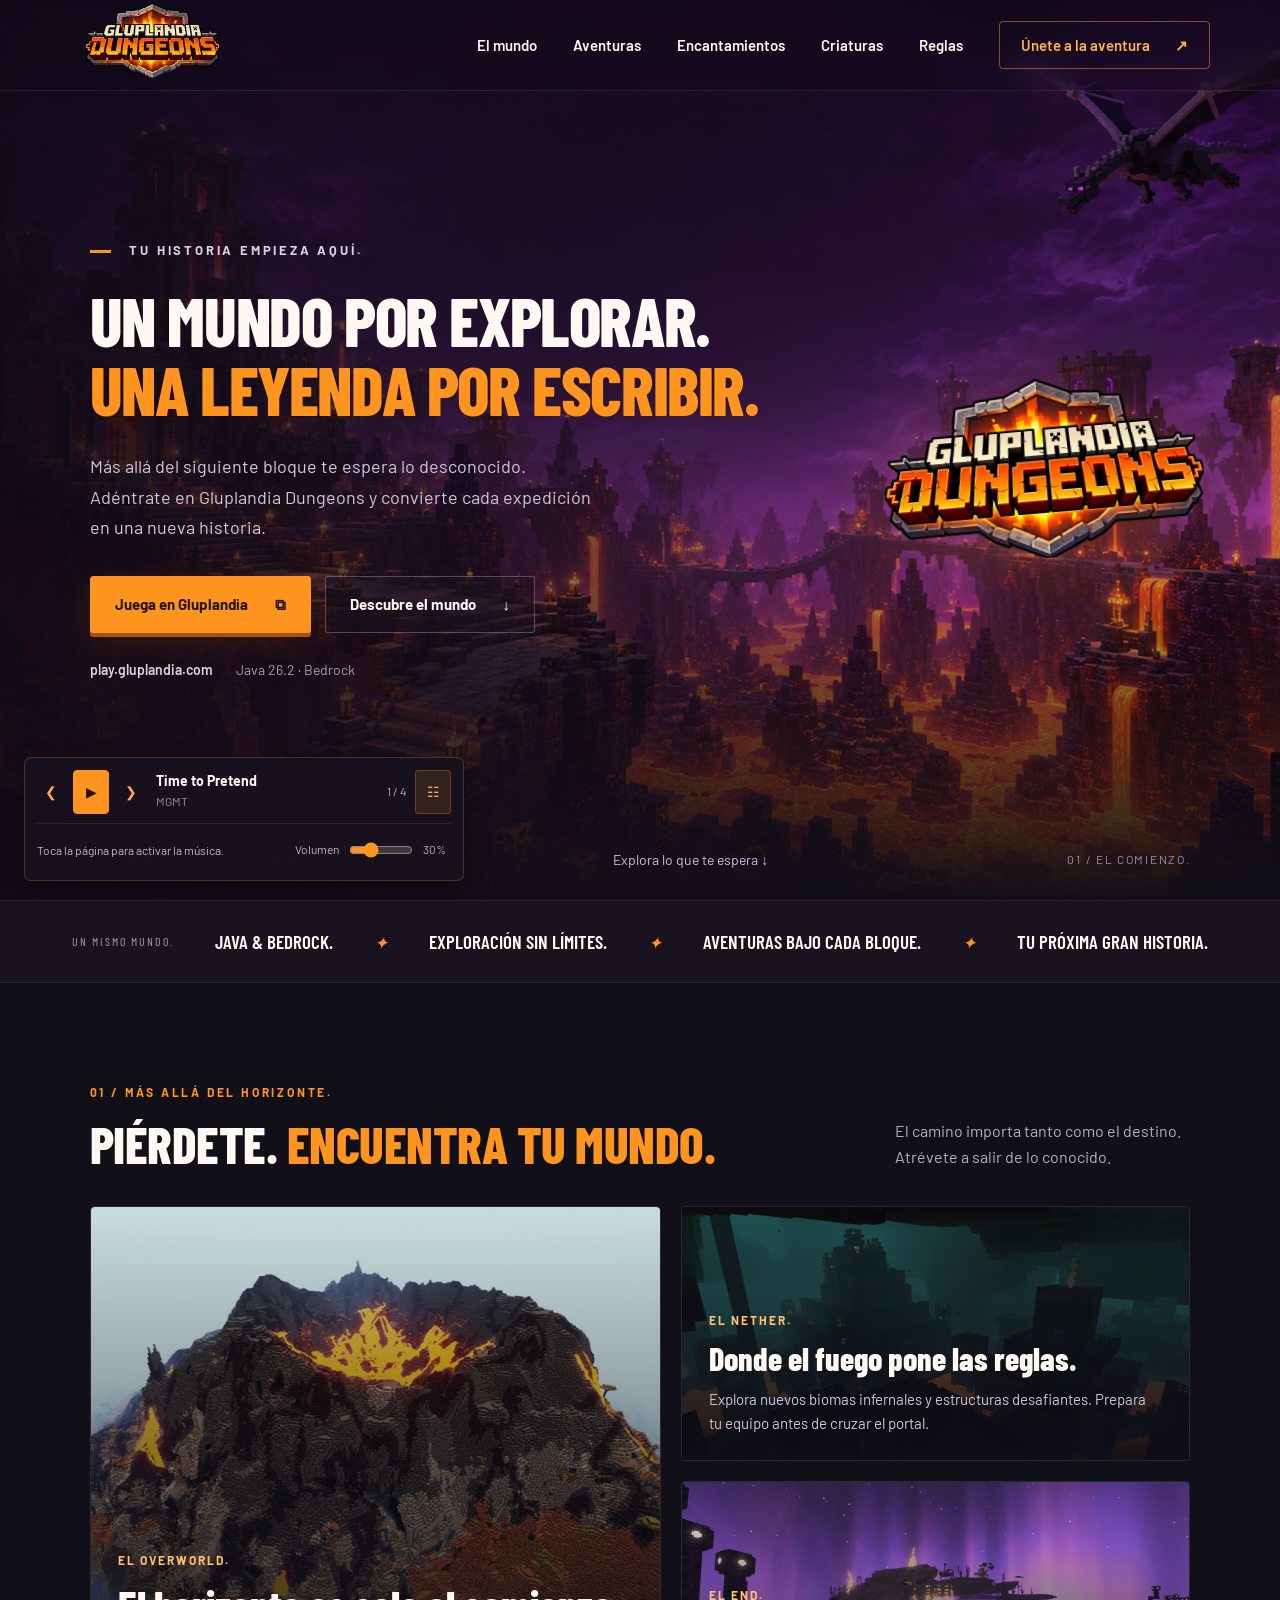
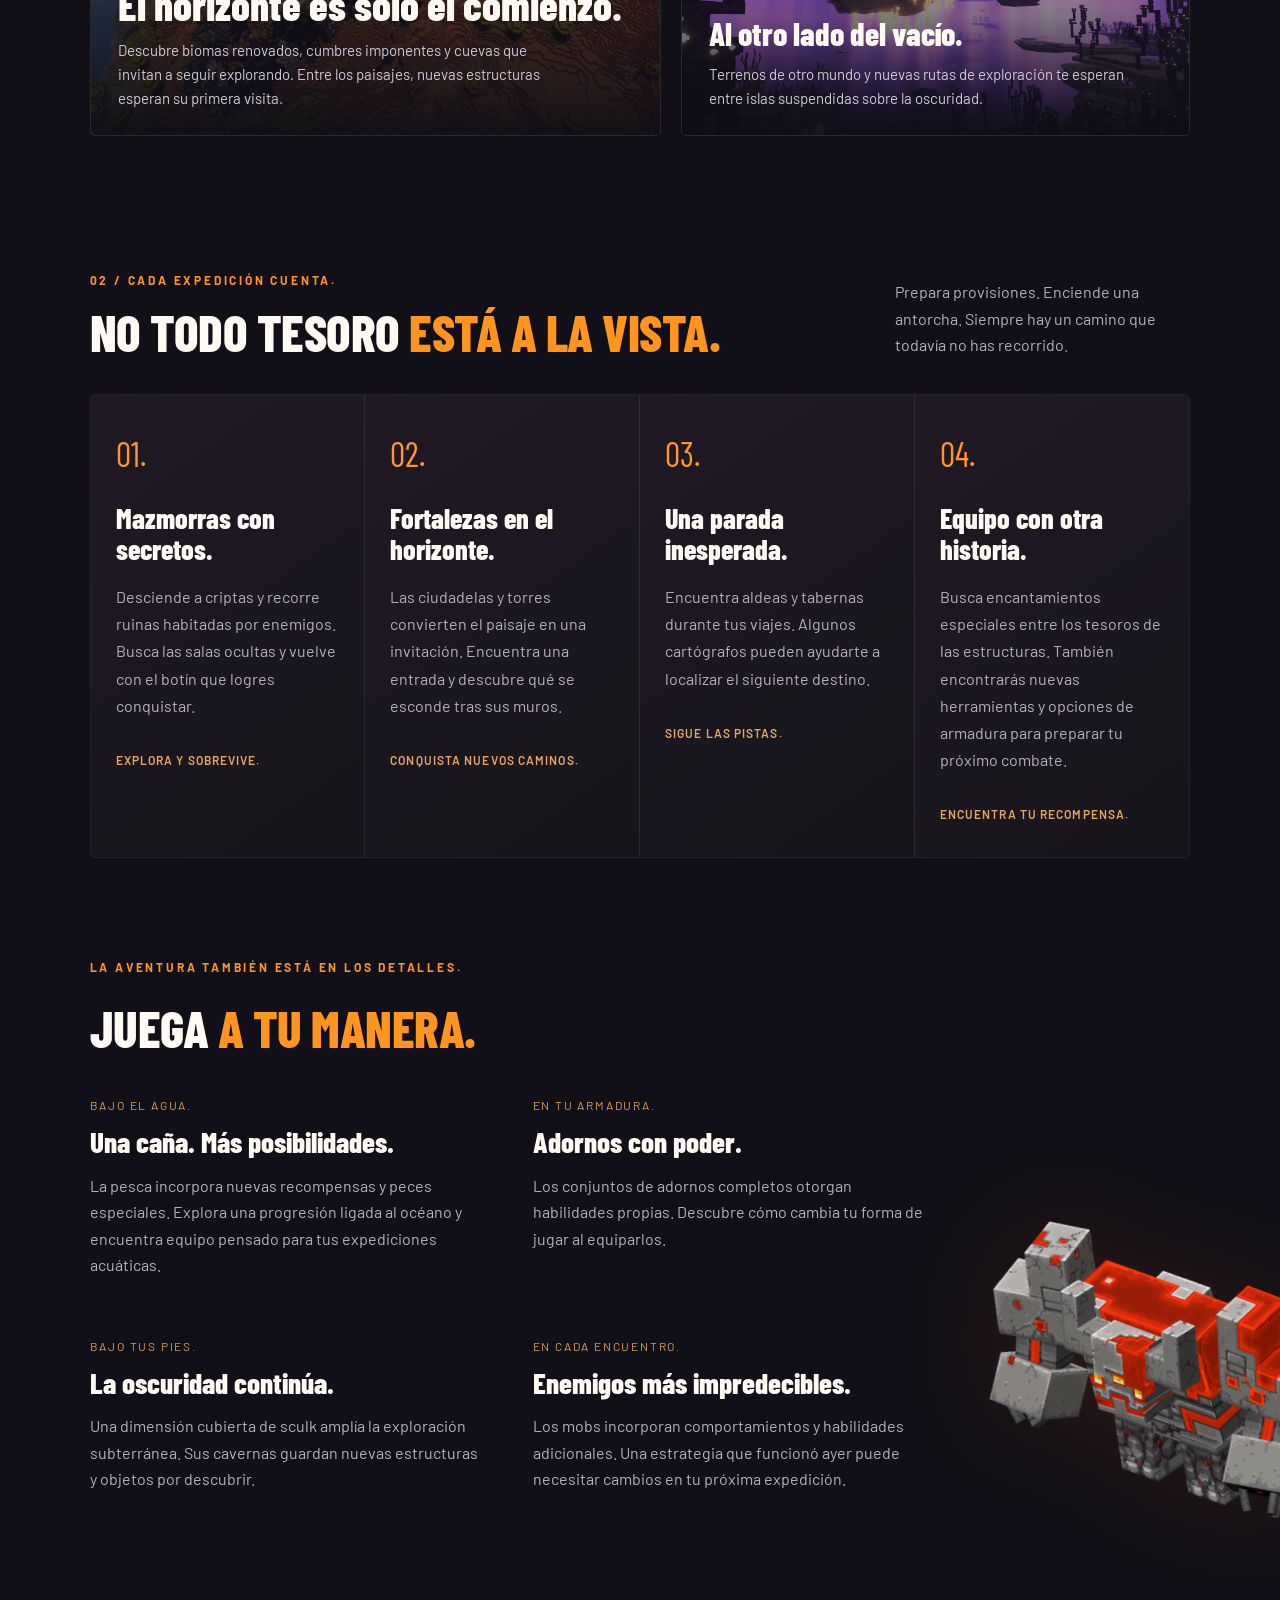
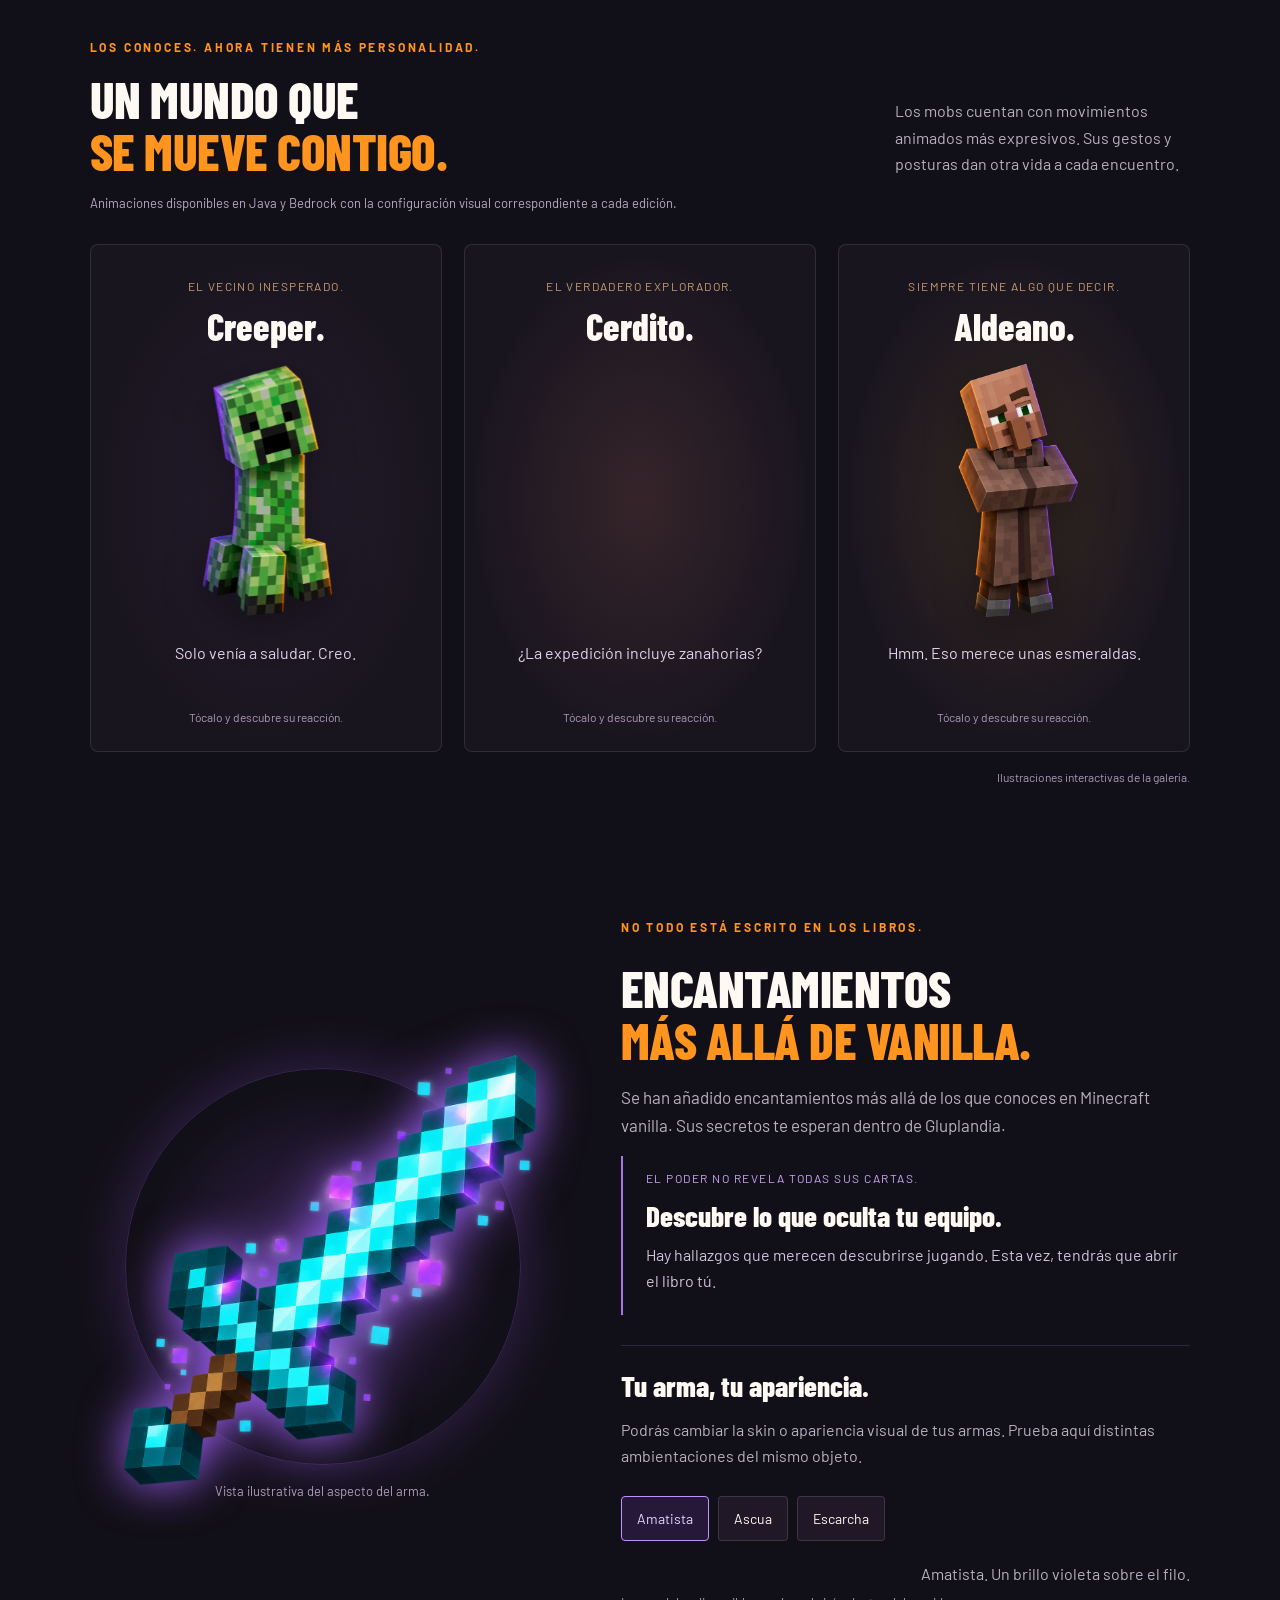
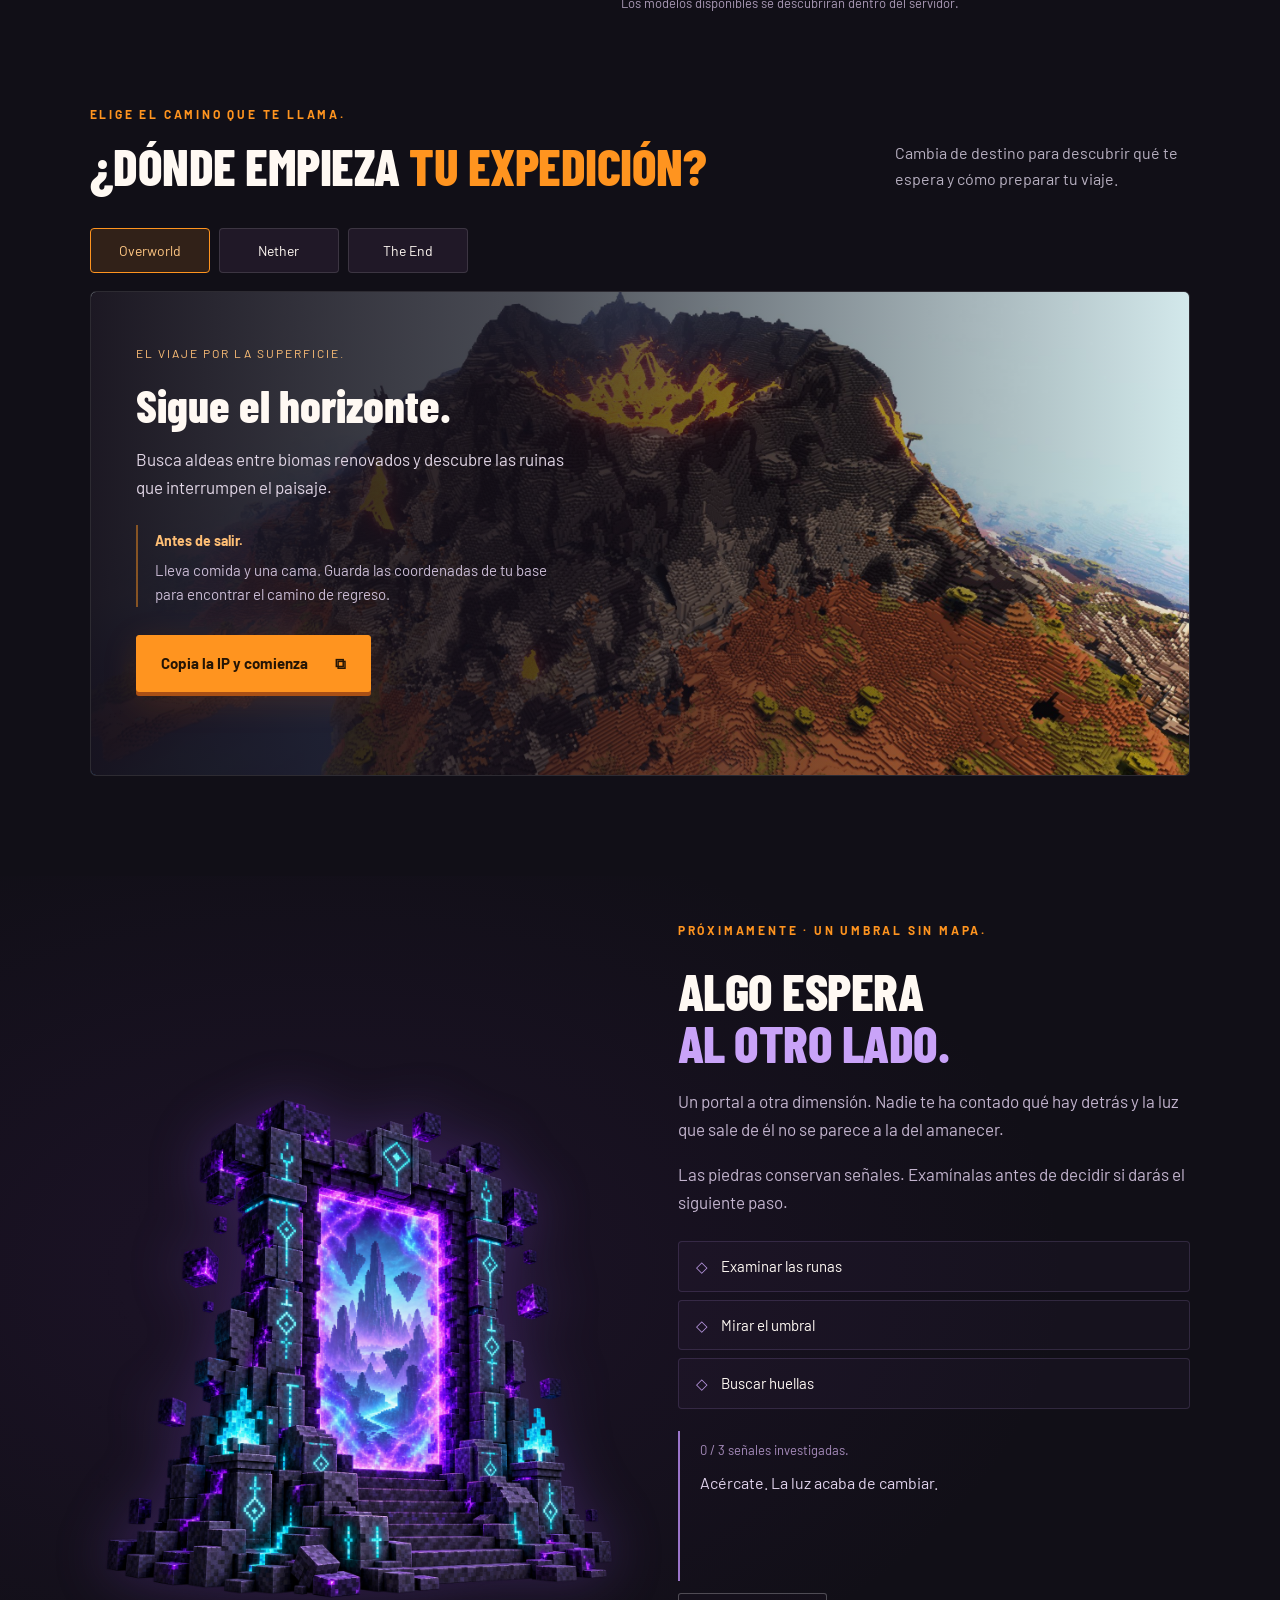
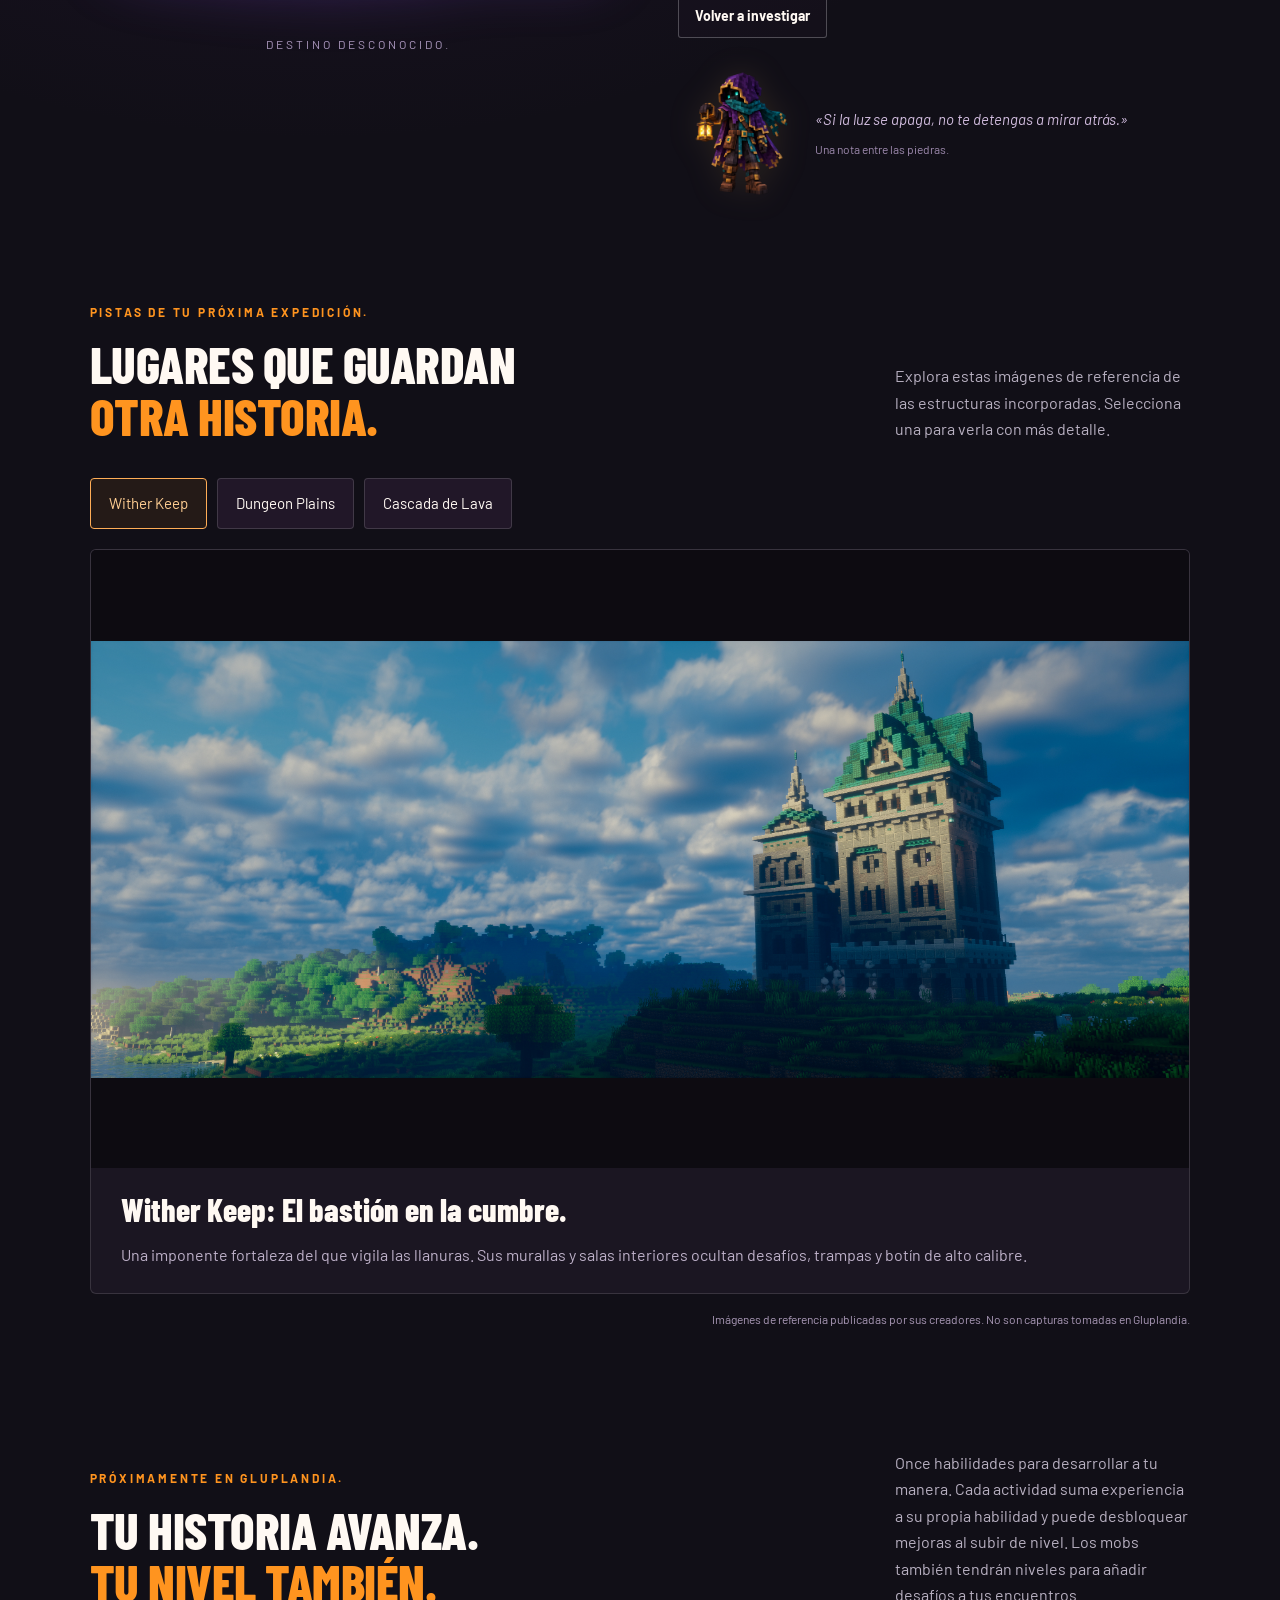
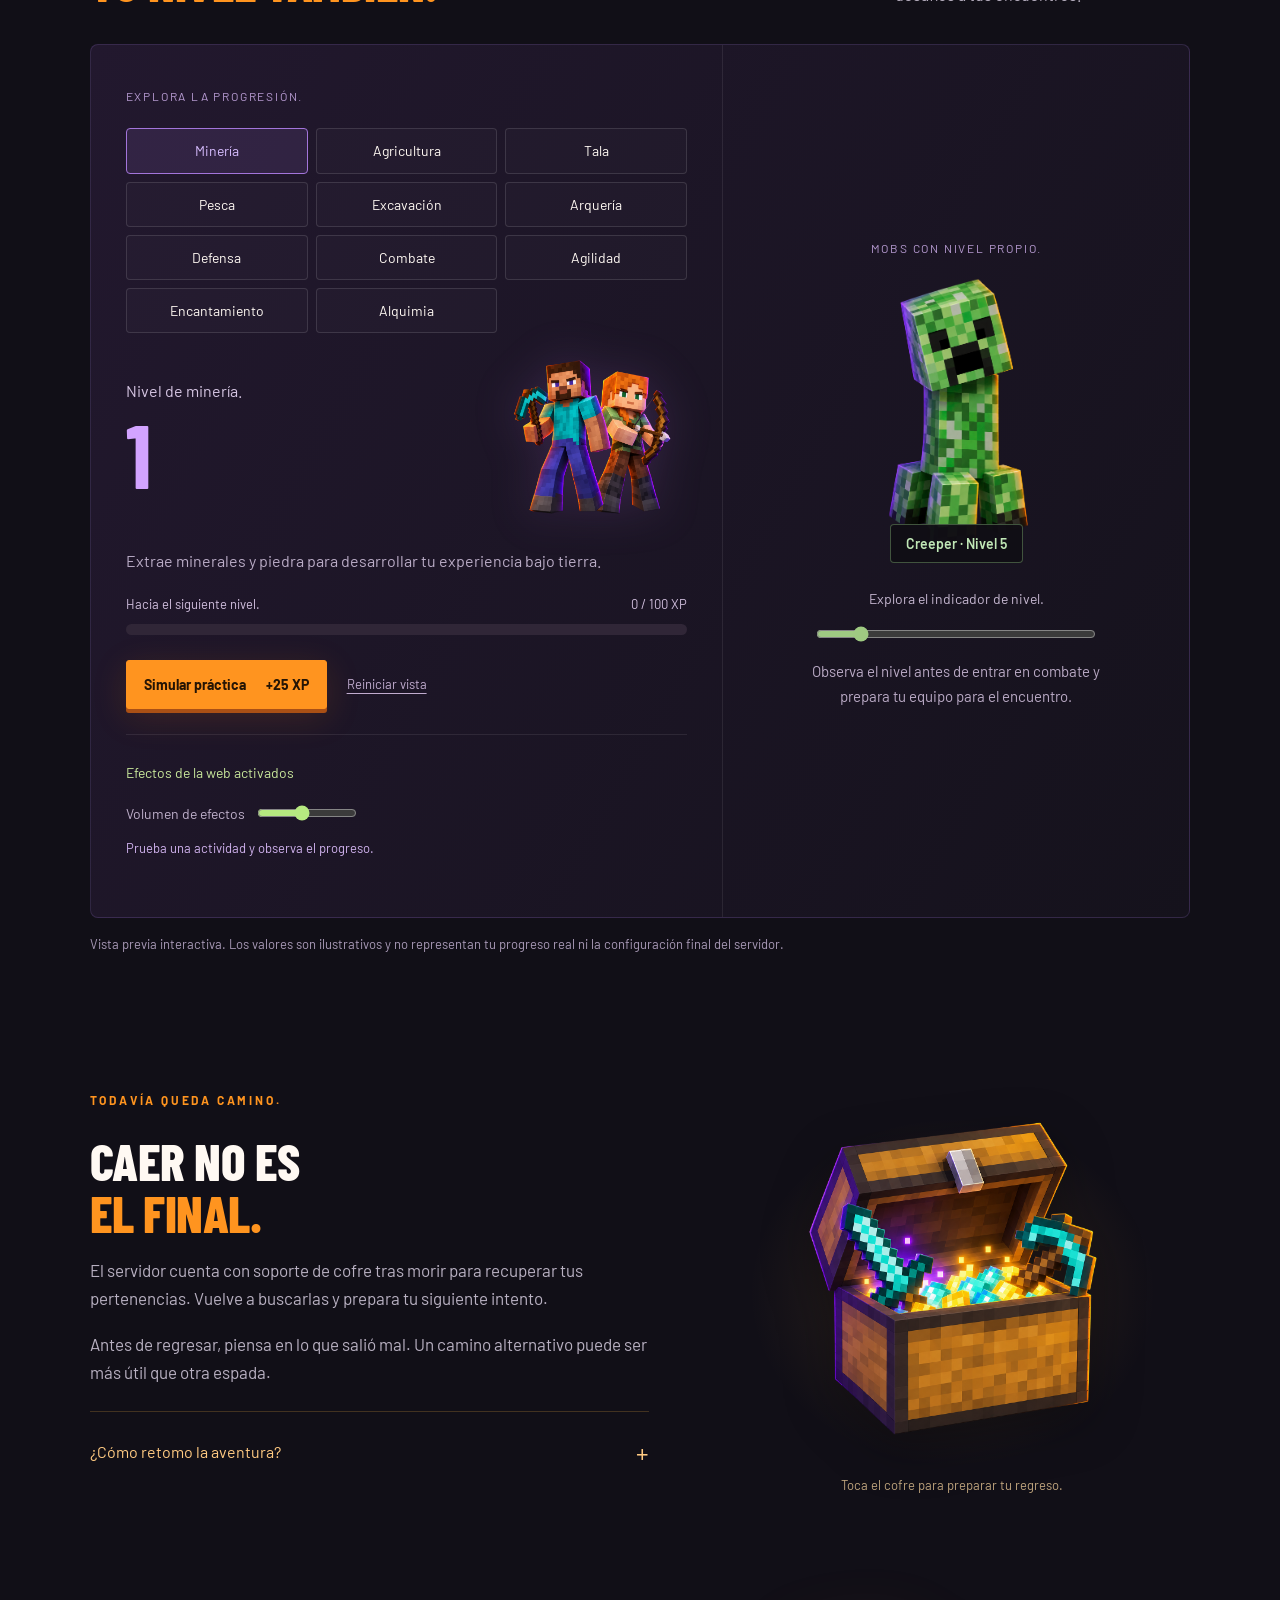
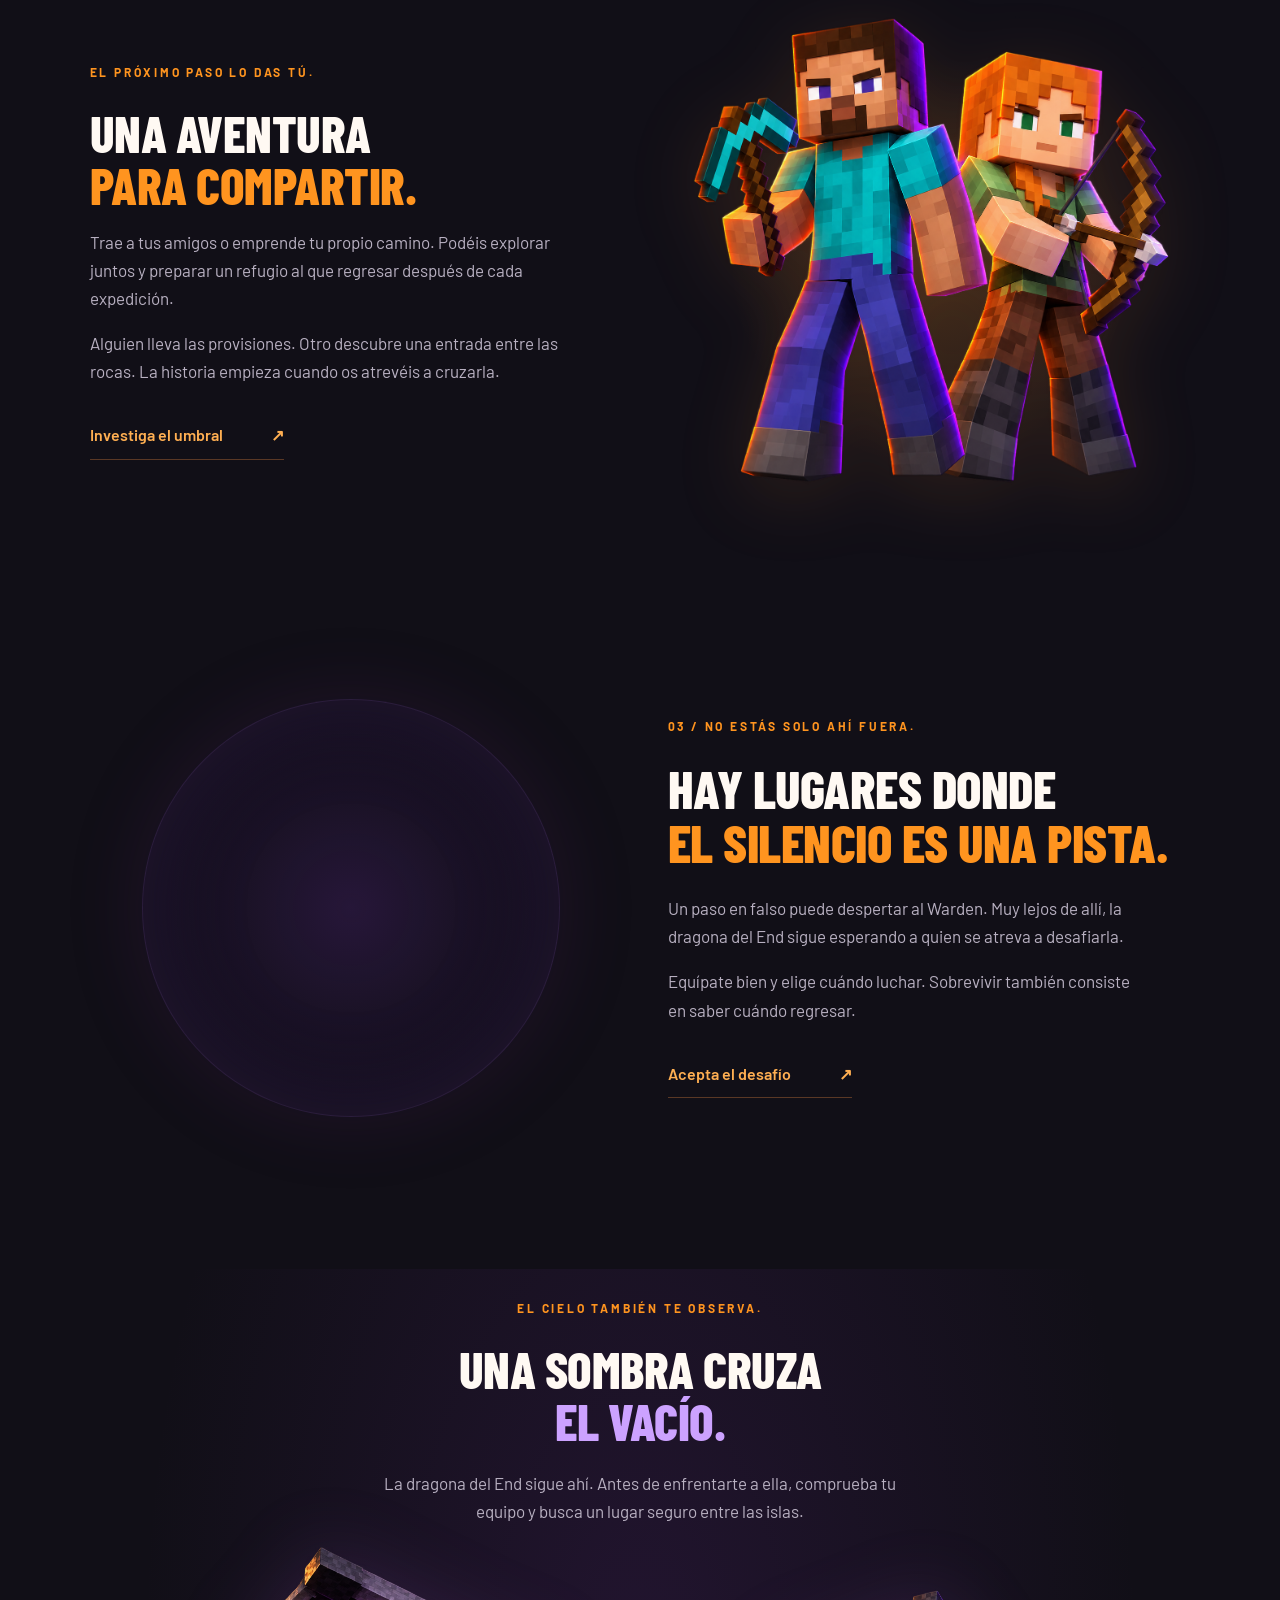
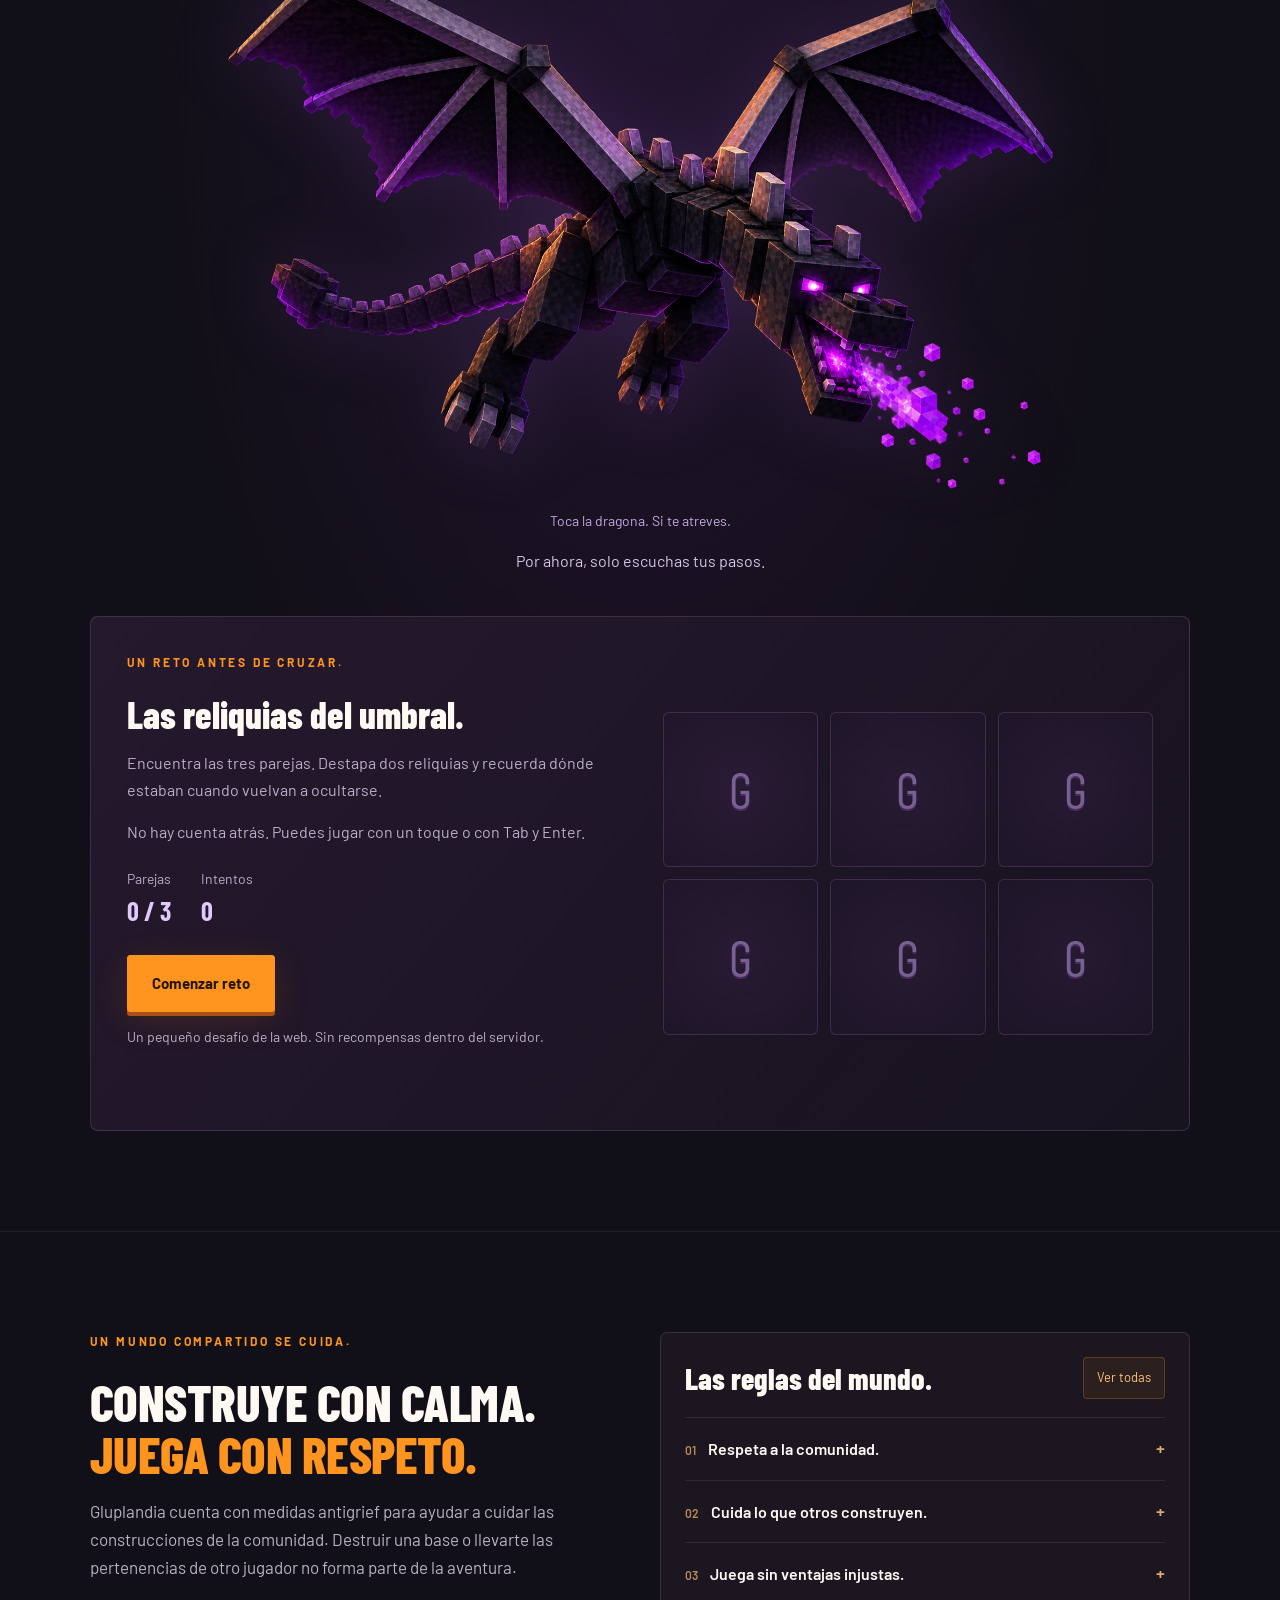
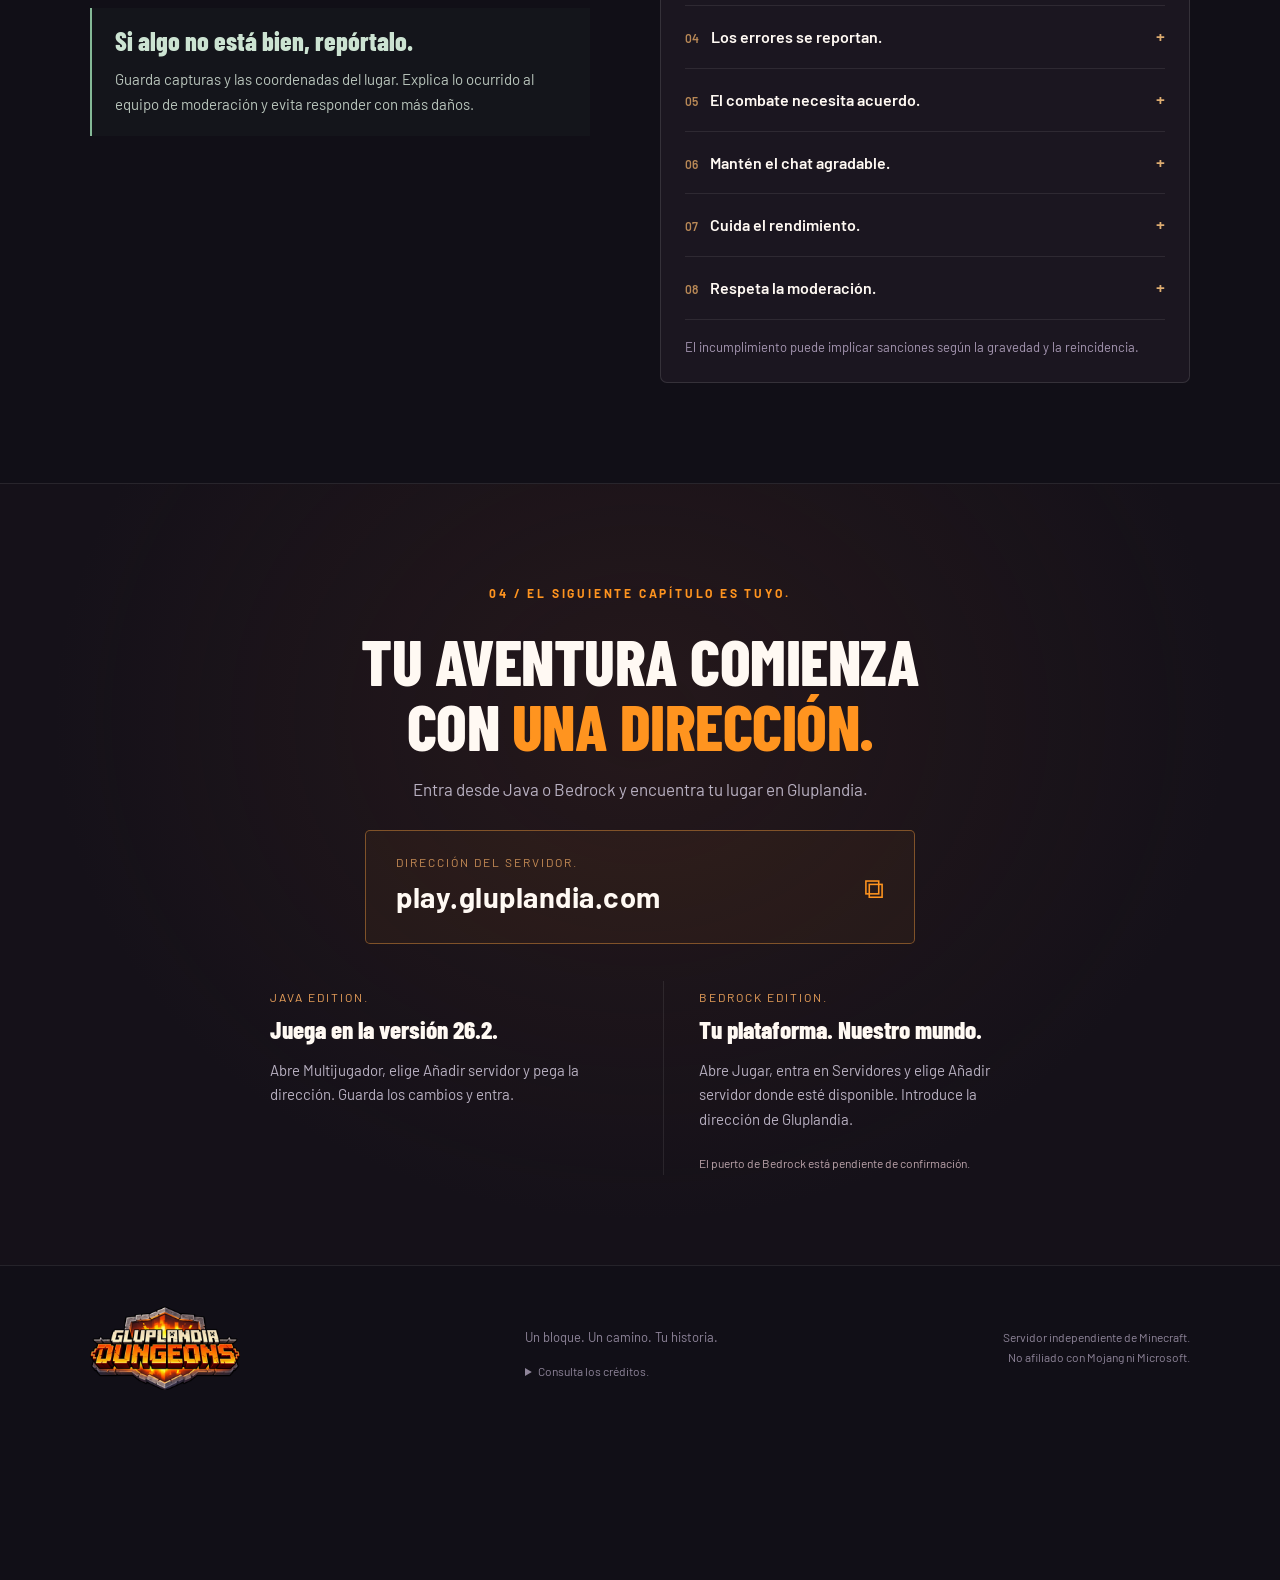
==== index.html @ bb4c7494 "Update index.html" ====
<!doctype html>
<html lang="es"><head><meta charset="UTF-8"><meta name="viewport" content="width=device-width,initial-scale=1,viewport-fit=cover"><meta name="theme-color" content="#110e18"><meta name="description" content="Descubre Gluplandia Dungeons. Explora mazmorras, conquista fortalezas y encuentra tu próxima aventura. Java 26.2 y Bedrock en play.gluplandia.com."><title>Gluplandia Dungeons · Tu próxima aventura</title><link rel="stylesheet" href="style.css?v=dragon-play-7">
<link rel="canonical" href="https://gluplandia.com/">
<link rel="icon" href="favicon.ico?v=1" sizes="16x16 32x32 48x48">
<link rel="icon" type="image/png" sizes="32x32" href="assets/favicon-32.png?v=1">
<link rel="icon" type="image/png" sizes="192x192" href="assets/icon-192.png?v=1">
<link rel="apple-touch-icon" sizes="180x180" href="assets/apple-touch-icon.png?v=1">
<meta property="og:type" content="website">
<meta property="og:locale" content="es_ES">
<meta property="og:site_name" content="Gluplandia Dungeons">
<meta property="og:title" content="Gluplandia Dungeons · Tu próxima aventura">
<meta property="og:description" content="Más allá del siguiente bloque te espera lo desconocido. Explora Gluplandia desde Java o Bedrock en play.gluplandia.com.">
<meta property="og:url" content="https://gluplandia.com/">
<meta property="og:image" content="https://gluplandia.com/assets/gluplandia-share-v2.jpg">
<meta property="og:image:secure_url" content="https://gluplandia.com/assets/gluplandia-share-v2.jpg">
<meta property="og:image:type" content="image/jpeg">
<meta property="og:image:width" content="1200">
<meta property="og:image:height" content="675">
<meta property="og:image:alt" content="Logo de Gluplandia Dungeons frente a un castillo, con el Warden y la dragona del End.">
<meta name="twitter:card" content="summary_large_image">
<meta name="twitter:title" content="Gluplandia Dungeons · Tu próxima aventura">
<meta name="twitter:description" content="Más allá del siguiente bloque te espera lo desconocido. Juega desde Java o Bedrock en play.gluplandia.com.">
<meta name="twitter:image" content="https://gluplandia.com/assets/gluplandia-share-v2.jpg">
<meta name="twitter:image:alt" content="Gluplandia Dungeons. Java y Bedrock en play.gluplandia.com.">
</head>
<body><header><a href="#inicio" class="brand"><img src="assets/logo.png" alt="Gluplandia Dungeons" width="1672" height="941" decoding="async"></a><nav aria-label="Navegación principal"><a href="#mundo">El mundo</a><a href="#aventuras">Aventuras</a><a href="#encantamientos">Encantamientos</a><a href="#mobs">Criaturas</a><a href="#reglas">Reglas</a><a href="#unirse" class="nav-join">Únete a la aventura <span>↗</span></a></nav><button id="menu" aria-label="Abrir menú" aria-expanded="false">☰</button></header>
<main><section class="hero" id="inicio"><div class="hero-bg"></div><div class="embers" aria-hidden="true"></div><div class="hero-content"><p class="eyebrow"><span></span> TU HISTORIA EMPIEZA AQUÍ.</p><h1>Un mundo por explorar.<br><em>Una leyenda por escribir.</em></h1><p class="intro">Más allá del siguiente bloque te espera lo desconocido. Adéntrate en Gluplandia Dungeons y convierte cada expedición en una nueva historia.</p><div class="hero-actions"><button class="button primary copy">Juega en Gluplandia <span>⧉</span></button><a class="button secondary" href="#mundo">Descubre el mundo <span>↓</span></a></div><p class="server-address">play.gluplandia.com <span>Java 26.2 · Bedrock</span></p></div><img class="hero-badge" src="assets/logo.png" alt="Gluplandia Dungeons" width="1672" height="941" decoding="async"><div class="hero-bottom"><span>CONSTRUYE TU PROPIA LEYENDA.</span><a href="#mundo">Explora lo que te espera ↓</a><span>01 / EL COMIENZO.</span></div></section>
<div class="world-strip"><span>UN MISMO MUNDO.</span><strong>Java & Bedrock.</strong><i>✦</i><strong>Exploración sin límites.</strong><i>✦</i><strong>Aventuras bajo cada bloque.</strong><i>✦</i><strong>Tu próxima gran historia.</strong></div>
<section id="mundo" class="section"><div class="section-heading"><div><p class="eyebrow orange">01 / MÁS ALLÁ DEL HORIZONTE.</p><h2>Piérdete. <em>Encuentra tu mundo.</em></h2></div><p>El camino importa tanto como el destino. Atrévete a salir de lo conocido.</p></div><div class="world-grid"><article class="world-card large"><img src="assets/overworld.jpg" alt="Paisaje volcánico de Minecraft con montañas y ríos de lava" loading="lazy" width="2560" height="1440" decoding="async"><div><span class="pill">EL OVERWORLD.</span><h3>El horizonte es solo el comienzo.</h3><p>Descubre biomas renovados, cumbres imponentes y cuevas que invitan a seguir explorando. Entre los paisajes, nuevas estructuras esperan su primera visita.</p></div></article><article class="world-card"><img src="assets/nether.png" alt="Fortaleza del Nether sobre un paisaje de lava" loading="lazy" width="2560" height="1377" decoding="async"><div><span class="pill">EL NETHER.</span><h3>Donde el fuego pone las reglas.</h3><p>Explora nuevos biomas infernales y estructuras desafiantes. Prepara tu equipo antes de cruzar el portal.</p></div></article><article class="world-card"><img src="assets/end.png" alt="Islas y estructuras del End" loading="lazy" width="1500" height="844" decoding="async"><div><span class="pill">EL END.</span><h3>Al otro lado del vacío.</h3><p>Terrenos de otro mundo y nuevas rutas de exploración te esperan entre islas suspendidas sobre la oscuridad.</p></div></article></div></section>
<section id="aventuras" class="section adventures"><div class="section-heading"><div><p class="eyebrow orange">02 / CADA EXPEDICIÓN CUENTA.</p><h2>No todo tesoro <em>está a la vista.</em></h2></div><p>Prepara provisiones. Enciende una antorcha. Siempre hay un camino que todavía no has recorrido.</p></div><div class="adventure-grid"><article><span class="number">01.</span><h3>Mazmorras con secretos.</h3><p>Desciende a criptas y recorre ruinas habitadas por enemigos. Busca las salas ocultas y vuelve con el botín que logres conquistar.</p><span class="tag">EXPLORA Y SOBREVIVE.</span></article><article><span class="number">02.</span><h3>Fortalezas en el horizonte.</h3><p>Las ciudadelas y torres convierten el paisaje en una invitación. Encuentra una entrada y descubre qué se esconde tras sus muros.</p><span class="tag">CONQUISTA NUEVOS CAMINOS.</span></article><article><span class="number">03.</span><h3>Una parada inesperada.</h3><p>Encuentra aldeas y tabernas durante tus viajes. Algunos cartógrafos pueden ayudarte a localizar el siguiente destino.</p><span class="tag">SIGUE LAS PISTAS.</span></article><article><span class="number">04.</span><h3>Equipo con otra historia.</h3><p>Busca encantamientos especiales entre los tesoros de las estructuras. También encontrarás nuevas herramientas y opciones de armadura para preparar tu próximo combate.</p><span class="tag">ENCUENTRA TU RECOMPENSA.</span></article></div></section>
<section class="discovery section"><div class="discovery-heading"><p class="eyebrow orange">LA AVENTURA TAMBIÉN ESTÁ EN LOS DETALLES.</p><h2>Juega <em>a tu manera.</em></h2></div><div class="discovery-grid"><article><span>BAJO EL AGUA.</span><h3>Una caña. Más posibilidades.</h3><p>La pesca incorpora nuevas recompensas y peces especiales. Explora una progresión ligada al océano y encuentra equipo pensado para tus expediciones acuáticas.</p></article><article><span>EN TU ARMADURA.</span><h3>Adornos con poder.</h3><p>Los conjuntos de adornos completos otorgan habilidades propias. Descubre cómo cambia tu forma de jugar al equiparlos.</p></article><article><span>BAJO TUS PIES.</span><h3>La oscuridad continúa.</h3><p>Una dimensión cubierta de sculk amplía la exploración subterránea. Sus cavernas guardan nuevas estructuras y objetos por descubrir.</p></article><article><span>EN CADA ENCUENTRO.</span><h3>Enemigos más impredecibles.</h3><p>Los mobs incorporan comportamientos y habilidades adicionales. Una estrategia que funcionó ayer puede necesitar cambios en tu próxima expedición.</p></article></div><img class="golem" src="assets/golem.png" alt="Ilustración de la monstruosidad de redstone de Minecraft Dungeons" loading="lazy" width="1024" height="1024" decoding="async"></section><section class="living-world section" id="mobs"><div class="section-heading"><div><p class="eyebrow orange">LOS CONOCES. AHORA TIENEN MÁS PERSONALIDAD.</p><h2>Un mundo que<br><em>se mueve contigo.</em></h2></div><p>Los mobs cuentan con movimientos animados más expresivos. Sus gestos y posturas dan otra vida a cada encuentro.</p></div><p class="visual-compatibility">Animaciones disponibles en Java y Bedrock con la configuración visual correspondiente a cada edición.</p><div class="mob-gallery"><article class="mob-card" data-mob-card="creeper"><div class="mob-heading"><span>EL VECINO INESPERADO.</span><h3>Creeper.</h3></div><button type="button" class="mob-portrait" data-mob="creeper" aria-label="Haz reaccionar al creeper"><img src="assets/mob-creeper.png" alt="Creeper con la cabeza inclinada y expresión curiosa" loading="lazy" width="1145" height="1374" decoding="async"></button><p class="mob-speech" id="speech-creeper" aria-live="polite">Solo venía a saludar. Creo.</p><span class="mob-hint">Tócalo y descubre su reacción.</span></article><article class="mob-card" data-mob-card="pig"><div class="mob-heading"><span>EL VERDADERO EXPLORADOR.</span><h3>Cerdito.</h3></div><button type="button" class="mob-portrait" data-mob="pig" aria-label="Haz reaccionar al cerdito"><img src="assets/mob-pig.png" alt="Cerdito de Minecraft en una pose alegre" loading="lazy" width="1374" height="1145" decoding="async"></button><p class="mob-speech" id="speech-pig" aria-live="polite">¿La expedición incluye zanahorias?</p><span class="mob-hint">Tócalo y descubre su reacción.</span></article><article class="mob-card" data-mob-card="villager"><div class="mob-heading"><span>SIEMPRE TIENE ALGO QUE DECIR.</span><h3>Aldeano.</h3></div><button type="button" class="mob-portrait" data-mob="villager" aria-label="Haz reaccionar al aldeano"><img src="assets/mob-villager.png" alt="Aldeano de Minecraft con los brazos cruzados y mirada curiosa" loading="lazy" width="1024" height="1536" decoding="async"></button><p class="mob-speech" id="speech-villager" aria-live="polite">Hmm. Eso merece unas esmeraldas.</p><span class="mob-hint">Tócalo y descubre su reacción.</span></article></div><p class="gallery-note">Ilustraciones interactivas de la galería.</p></section>
<section class="enchant-section section" id="encantamientos"><div class="enchant-art" data-skin="arcane"><div class="enchant-halo" aria-hidden="true"></div><img id="weapon-preview" src="assets/enchanted-sword.png" alt="Vista ilustrativa de una espada con brillo violeta" loading="lazy" width="1246" height="1262" decoding="async"><span class="artifact-caption">Vista ilustrativa del aspecto del arma.</span></div><div class="enchant-copy"><p class="eyebrow orange">NO TODO ESTÁ ESCRITO EN LOS LIBROS.</p><h2>Encantamientos<br><em>más allá de vanilla.</em></h2><p>Se han añadido encantamientos más allá de los que conoces en Minecraft vanilla. Sus secretos te esperan dentro de Gluplandia.</p><div class="enchant-detail"><span>EL PODER NO REVELA TODAS SUS CARTAS.</span><h3>Descubre lo que oculta tu equipo.</h3><p>Hay hallazgos que merecen descubrirse jugando. Esta vez, tendrás que abrir el libro tú.</p></div><div class="weapon-wardrobe"><h3>Tu arma, tu apariencia.</h3><p>Podrás cambiar la skin o apariencia visual de tus armas. Prueba aquí distintas ambientaciones del mismo objeto.</p><div class="enchant-options" role="group" aria-label="Prueba una apariencia ilustrativa"><button type="button" data-skin="arcane" aria-pressed="true">Amatista</button><button type="button" data-skin="ember" aria-pressed="false">Ascua</button><button type="button" data-skin="frost" aria-pressed="false">Escarcha</button></div><p class="gallery-note" id="skin-caption" aria-live="polite">Amatista. Un brillo violeta sobre el filo.</p><small>Los modelos disponibles se descubrirán dentro del servidor.</small></div></div></section>
<section class="expedition-section section" id="expediciones"><div class="section-heading"><div><p class="eyebrow orange">ELIGE EL CAMINO QUE TE LLAMA.</p><h2>¿Dónde empieza <em>tu expedición?</em></h2></div><p>Cambia de destino para descubrir qué te espera y cómo preparar tu viaje.</p></div><div class="destination-options" role="group" aria-label="Elige una dimensión"><button type="button" data-destination="overworld" aria-pressed="true">Overworld</button><button type="button" data-destination="nether" aria-pressed="false">Nether</button><button type="button" data-destination="end" aria-pressed="false">The End</button></div><div class="expedition-view"><img id="destination-image" src="assets/overworld.jpg" alt="Montañas volcánicas del Overworld" loading="lazy" width="2560" height="1440" decoding="async"><div class="expedition-content" aria-live="polite"><span id="destination-label">EL VIAJE POR LA SUPERFICIE.</span><h3 id="destination-title">Sigue el horizonte.</h3><p id="destination-description">Busca aldeas entre biomas renovados y descubre las ruinas que interrumpen el paisaje.</p><div class="travel-tip"><strong>Antes de salir.</strong><p id="destination-tip">Lleva comida y una cama. Guarda las coordenadas de tu base para encontrar el camino de regreso.</p></div><button type="button" class="button primary copy">Copia la IP y comienza <span>⧉</span></button></div></div></section>
<section class="portal-section section" id="portal"><div class="portal-stage" data-awake="false"><button type="button" id="portal-art" aria-label="Investiga el portal a otra dimensión"><img src="assets/mystery-portal.png" alt="Portal de obsidiana con un umbral violeta y un paisaje desconocido al otro lado" loading="lazy" width="1024" height="1024"></button><span class="portal-stamp">DESTINO DESCONOCIDO.</span></div><div class="portal-copy"><p class="eyebrow orange">PRÓXIMAMENTE · UN UMBRAL SIN MAPA.</p><h2>Algo espera<br><em>al otro lado.</em></h2><p>Un portal a otra dimensión. Nadie te ha contado qué hay detrás y la luz que sale de él no se parece a la del amanecer.</p><p>Las piedras conservan señales. Examínalas antes de decidir si darás el siguiente paso.</p><div class="portal-clues" role="group" aria-label="Investiga las señales del portal"><button type="button" data-clue="0" aria-pressed="false">Examinar las runas</button><button type="button" data-clue="1" aria-pressed="false">Mirar el umbral</button><button type="button" data-clue="2" aria-pressed="false">Buscar huellas</button></div><div class="portal-log" aria-live="polite"><span id="portal-count">0 / 3 señales investigadas.</span><p id="portal-message">Acércate. La luz acaba de cambiar.</p></div><button type="button" class="button secondary" id="portal-reset">Volver a investigar</button><div class="watcher"><img src="assets/hooded-explorer.png" alt="Explorador encapuchado que vigila el portal con una linterna" loading="lazy" width="1024" height="1024"><p>«Si la luz se apaga, no te detengas a mirar atrás.»<span>Una nota entre las piedras.</span></p></div></div></section>
<section class="samples-section section" id="galeria"><div class="section-heading"><div><p class="eyebrow orange">PISTAS DE TU PRÓXIMA EXPEDICIÓN.</p><h2>Lugares que guardan<br><em>otra historia.</em></h2></div><p>Explora estas imágenes de referencia de las estructuras incorporadas. Selecciona una para verla con más detalle.</p></div><div class="sample-tabs" role="group" aria-label="Elige una estructura de muestra"><button type="button" data-sample="0" aria-pressed="true">Wither Keep</button><button type="button" data-sample="1" aria-pressed="false">Dungeon Plains</button><button type="button" data-sample="2" aria-pressed="false">Cascada de Lava</button></div><figure class="sample-view"><img id="sample-image" src="assets/sample-wither-keep.jpg" alt="Fortaleza Wither Keep" loading="lazy" width="1920" height="1080"><figcaption><h3 id="sample-title">Wither Keep: El bastión en la cumbre.</h3><p id="sample-description">Una imponente fortaleza del que vigila las llanuras. Sus murallas y salas interiores ocultan desafíos, trampas y botín de alto calibre.</p></figcaption></figure><p class="gallery-note">Imágenes de referencia publicadas por sus creadores. No son capturas tomadas en Gluplandia.</p></section>
<section class="levels-section section" id="niveles"><div class="section-heading"><div><p class="eyebrow orange">PRÓXIMAMENTE EN GLUPLANDIA.</p><h2>Tu historia avanza.<br><em>Tu nivel también.</em></h2></div><p>Once habilidades para desarrollar a tu manera. Cada actividad suma experiencia a su propia habilidad y puede desbloquear mejoras al subir de nivel. Los mobs también tendrán niveles para añadir desafíos a tus encuentros.</p></div><div class="level-lab"><div class="player-progress"><span class="lab-caption">EXPLORA LA PROGRESIÓN.</span><div class="skill-switcher" role="group" aria-label="Elige una de las once habilidades"><button type="button" data-skill="mining" aria-pressed="true">Minería</button><button type="button" data-skill="farming" aria-pressed="false">Agricultura</button><button type="button" data-skill="foraging" aria-pressed="false">Tala</button><button type="button" data-skill="fishing" aria-pressed="false">Pesca</button><button type="button" data-skill="excavation" aria-pressed="false">Excavación</button><button type="button" data-skill="archery" aria-pressed="false">Arquería</button><button type="button" data-skill="defense" aria-pressed="false">Defensa</button><button type="button" data-skill="fighting" aria-pressed="false">Combate</button><button type="button" data-skill="agility" aria-pressed="false">Agilidad</button><button type="button" data-skill="enchanting" aria-pressed="false">Encantamiento</button><button type="button" data-skill="alchemy" aria-pressed="false">Alquimia</button></div><div class="level-value"><div><span id="skill-title">Nivel de minería.</span><strong id="skill-level">1</strong></div><img src="assets/adventurers.png" alt="Aventureros de Minecraft preparados para mejorar sus habilidades" loading="lazy" width="1207" height="1303" decoding="async"></div><p id="skill-description">Extrae minerales y piedra para desarrollar tu experiencia bajo tierra.</p><div class="xp-label"><span>Hacia el siguiente nivel.</span><output id="skill-xp">0 / 100 XP</output></div><progress id="skill-progress" max="100" value="0" aria-label="Experiencia de la habilidad seleccionada"></progress><div class="xp-effects" aria-hidden="true"></div><div class="level-actions"><button type="button" id="practice-skill" class="button primary">Simular práctica <span>+25 XP</span></button><button type="button" id="reset-levels">Reiniciar vista</button></div><div class="sfx-controls"><button type="button" id="sfx-toggle" aria-pressed="true">Efectos de la web activados</button><label for="sfx-volume">Volumen de efectos</label><input id="sfx-volume" type="range" min="0" max="100" value="45"></div><p id="level-feedback" class="level-feedback" role="status">Prueba una actividad y observa el progreso.</p></div><div class="mob-level-preview"><span class="lab-caption">MOBS CON NIVEL PROPIO.</span><div class="leveled-mob-art"><img src="assets/mob-creeper.png" alt="Creeper de ejemplo con indicador de nivel" loading="lazy" width="1145" height="1374" decoding="async"><span class="floating-level">Creeper · Nivel <output id="mob-level-badge">5</output></span></div><label for="mob-level-input">Explora el indicador de nivel.</label><input id="mob-level-input" type="range" min="1" max="30" value="5"><p>Observa el nivel antes de entrar en combate y prepara tu equipo para el encuentro.</p></div></div><p class="level-demo-note">Vista previa interactiva. Los valores son ilustrativos y no representan tu progreso real ni la configuración final del servidor.</p></section>
<section class="recovery-section section" id="recuperacion"><div class="recovery-copy"><p class="eyebrow orange">TODAVÍA QUEDA CAMINO.</p><h2>Caer no es<br><em>el final.</em></h2><p>El servidor cuenta con soporte de cofre tras morir para recuperar tus pertenencias. Vuelve a buscarlas y prepara tu siguiente intento.</p><p>Antes de regresar, piensa en lo que salió mal. Un camino alternativo puede ser más útil que otra espada.</p><div class="recovery-guide"><button type="button" id="recovery-toggle" aria-expanded="false" aria-controls="recovery-steps">¿Cómo retomo la aventura? <span aria-hidden="true">+</span></button><div id="recovery-steps" hidden><p><strong>Prepara el regreso.</strong> Consigue provisiones básicas antes de volver al lugar de tu caída.</p><p><strong>Busca tu cofre.</strong> Regresa con cuidado y recupera las pertenencias que haya guardado.</p><p><strong>Elige otro enfoque.</strong> Revisa el equipo y continúa cuando estés listo.</p></div></div></div><div class="recovery-art"><div class="chest-glow" aria-hidden="true"></div><button type="button" id="recovery-chest" aria-label="Abrir la guía del cofre de recuperación" aria-expanded="false" aria-controls="recovery-steps"><img src="assets/recovery-chest.png" alt="Cofre de recuperación con equipo y un resplandor dorado" loading="lazy" width="1333" height="1180" decoding="async"></button><span>Toca el cofre para preparar tu regreso.</span></div></section>
<section class="party-section section"><div class="party-copy"><p class="eyebrow orange">EL PRÓXIMO PASO LO DAS TÚ.</p><h2>Una aventura<br><em>para compartir.</em></h2><p>Trae a tus amigos o emprende tu propio camino. Podéis explorar juntos y preparar un refugio al que regresar después de cada expedición.</p><p>Alguien lleva las provisiones. Otro descubre una entrada entre las rocas. La historia empieza cuando os atrevéis a cruzarla.</p><a class="text-link" href="#portal">Investiga el umbral <span>↗</span></a></div><div class="party-art"><div class="party-glow" aria-hidden="true"></div><img src="assets/adventurers.png" alt="Dos aventureros de Minecraft con un pico y un arco" loading="lazy" width="1207" height="1303" decoding="async"></div></section>
<section class="creatures section" id="criaturas"><div class="creature-art"><div class="rune" aria-hidden="true"></div><img src="assets/heroes.png" alt="Un aventurero de Minecraft Dungeons frente al Warden" loading="lazy" width="1254" height="1254" decoding="async"></div><div class="creature-copy"><p class="eyebrow orange">03 / NO ESTÁS SOLO AHÍ FUERA.</p><h2>Hay lugares donde<br><em>el silencio es una pista.</em></h2><p>Un paso en falso puede despertar al Warden. Muy lejos de allí, la dragona del End sigue esperando a quien se atreva a desafiarla.</p><p>Equípate bien y elige cuándo luchar. Sobrevivir también consiste en saber cuándo regresar.</p><a class="text-link" href="#unirse">Acepta el desafío <span>↗</span></a></div></section>
<section class="dragon-section section" id="dragona"><div class="dragon-intro"><p class="eyebrow orange">EL CIELO TAMBIÉN TE OBSERVA.</p><h2>Una sombra cruza<br><em>el vacío.</em></h2><p>La dragona del End sigue ahí. Antes de enfrentarte a ella, comprueba tu equipo y busca un lugar seguro entre las islas.</p></div><button type="button" id="dragon-react" class="dragon-art" aria-label="Despertar a la dragona del End"><img src="assets/ender-dragon.png" alt="Dragona del End con las alas extendidas y ojos violetas" loading="lazy" width="1536" height="1024"><span>Toca la dragona. Si te atreves.</span></button><p id="dragon-message" class="dragon-message" role="status">Por ahora, solo escuchas tus pasos.</p><div class="memory-lab"><div class="memory-copy"><p class="eyebrow orange">UN RETO ANTES DE CRUZAR.</p><h3>Las reliquias del umbral.</h3><p>Encuentra las tres parejas. Destapa dos reliquias y recuerda dónde estaban cuando vuelvan a ocultarse.</p><p>No hay cuenta atrás. Puedes jugar con un toque o con Tab y Enter.</p><div class="memory-stats"><span>Parejas <strong id="memory-pairs">0 / 3</strong></span><span>Intentos <strong id="memory-moves">0</strong></span></div><button type="button" class="button primary" id="memory-start">Comenzar reto</button><p id="memory-status" role="status">Un pequeño desafío de la web. Sin recompensas dentro del servidor.</p></div><div id="memory-board" class="memory-board" role="group" aria-label="Seis reliquias ocultas"></div></div></section>
<section class="community-section section" id="reglas"><div class="community-intro"><p class="eyebrow orange">UN MUNDO COMPARTIDO SE CUIDA.</p><h2>Construye con calma.<br><em>Juega con respeto.</em></h2><p>Gluplandia cuenta con medidas antigrief para ayudar a cuidar las construcciones de la comunidad. Destruir una base o llevarte las pertenencias de otro jugador no forma parte de la aventura.</p><div class="community-note"><h3>Si algo no está bien, repórtalo.</h3><p>Guarda capturas y las coordenadas del lugar. Explica lo ocurrido al equipo de moderación y evita responder con más daños.</p></div></div><div class="rules-panel"><div class="rules-heading"><h3>Las reglas del mundo.</h3><button type="button" id="rules-expand" aria-expanded="false" aria-controls="rules-list">Ver todas</button></div><div id="rules-list">
<details class="server-rule"><summary><span>01</span> Respeta a la comunidad.</summary><p>No se permite el acoso ni los ataques discriminatorios. Evita las amenazas y respeta a quienes juegan contigo.</p></details>
<details class="server-rule"><summary><span>02</span> Cuida lo que otros construyen.</summary><p>No destruyas ni alteres construcciones ajenas sin permiso. No robes objetos ni vacíes cofres de otros jugadores, incluidos los de recuperación.</p></details>
<details class="server-rule"><summary><span>03</span> Juega sin ventajas injustas.</summary><p>No uses hacks ni herramientas que revelen minerales o automaticen combates para obtener una ventaja. Tampoco se permite volar mediante trampas.</p></details>
<details class="server-rule"><summary><span>04</span> Los errores se reportan.</summary><p>No aproveches fallos para duplicar objetos o eludir restricciones. Informa al equipo de moderación cuando encuentres un error.</p></details>
<details class="server-rule"><summary><span>05</span> El combate necesita acuerdo.</summary><p>No ataques a otros jugadores sin su consentimiento. Evita las trampas destinadas a matar a alguien fuera de un combate acordado.</p></details>
<details class="server-rule"><summary><span>06</span> Mantén el chat agradable.</summary><p>Evita el spam y la publicidad no autorizada. No compartas datos personales de otras personas ni suplantes a jugadores o miembros del equipo.</p></details>
<details class="server-rule"><summary><span>07</span> Cuida el rendimiento.</summary><p>No construyas máquinas diseñadas para causar lag o bloquear el servidor. Ajusta tus granjas si el equipo detecta que afectan a la experiencia de los demás.</p></details>
<details class="server-rule"><summary><span>08</span> Respeta la moderación.</summary><p>Sigue las indicaciones del equipo y no eludas sanciones con otras cuentas. Si discrepas de una decisión, solicita una revisión con respeto y aporta contexto.</p></details>
</div><p class="rules-footer">El incumplimiento puede implicar sanciones según la gravedad y la reincidencia.</p></div></section>
<section id="unirse" class="join section"><p class="eyebrow orange">04 / EL SIGUIENTE CAPÍTULO ES TUYO.</p><h2>Tu aventura comienza<br>con <em>una dirección.</em></h2><p>Entra desde Java o Bedrock y encuentra tu lugar en Gluplandia.</p><button class="ip-box copy"><span><small>DIRECCIÓN DEL SERVIDOR.</small><strong>play.gluplandia.com</strong></span><span class="copy-icon">⧉</span></button><div class="connect-grid"><article><span>JAVA EDITION.</span><h3>Juega en la versión 26.2.</h3><p>Abre Multijugador, elige Añadir servidor y pega la dirección. Guarda los cambios y entra.</p></article><article><span>BEDROCK EDITION.</span><h3>Tu plataforma. Nuestro mundo.</h3><p>Abre Jugar, entra en Servidores y elige Añadir servidor donde esté disponible. Introduce la dirección de Gluplandia.</p><small>El puerto de Bedrock está pendiente de confirmación.</small></article></div></section></main>
<footer><img src="assets/logo.png" alt="Gluplandia Dungeons" width="1672" height="941" decoding="async"><div><p>Un bloque. Un camino. Tu historia.</p><details class="credits"><summary>Consulta los créditos.</summary><p>Los paisajes de referencia proceden de <a href="https://www.stardustlabs.net/" target="_blank" rel="noopener">Stardust Labs</a> y <a href="https://modrinth.com/user/NovaWostra" target="_blank" rel="noopener">NovaWostra</a>. La música incluye Time to Pretend de MGMT y composiciones de C418. Los efectos de experiencia proceden de Minecraft. La ilustración de redstone representa una criatura de Minecraft Dungeons.</p></details></div><span>Servidor independiente de Minecraft.<br>No afiliado con Mojang ni Microsoft.</span></footer>
<div class="music-player playlist-player" role="group" aria-label="Reproductor de música">
<div id="playlist-panel" class="playlist-panel" hidden><p>La banda sonora de tu aventura.</p><button type="button" id="global-sfx-toggle" aria-pressed="true">Efectos de la web activados</button><div class="playlist-tracks">
<button type="button" data-track="0" class="active" aria-current="true"><span>01</span><span>Time to Pretend<small>MGMT</small></span></button>
<button type="button" data-track="1"><span>02</span><span>Mice on Venus<small>C418</small></span></button>
<button type="button" data-track="2"><span>03</span><span>Wet Hands<small>C418</small></span></button>
<button type="button" data-track="3"><span>04</span><span>Haggstrom<small>C418</small></span></button>
</div></div>
<div class="music-main"><button type="button" id="music-prev" aria-label="Canción anterior" title="Canción anterior">❮</button><button type="button" id="music-toggle" aria-label="Reproducir música">▶</button><button type="button" id="music-next" aria-label="Canción siguiente" title="Canción siguiente">❯</button><div class="track"><strong id="track-title">Time to Pretend</strong><small id="track-artist">MGMT</small></div><span id="track-count">1 / 4</span><button type="button" id="playlist-toggle" aria-label="Abrir lista de reproducción" aria-expanded="false" aria-controls="playlist-panel" title="Lista de reproducción">☷</button><button type="button" id="mobile-player-toggle" aria-expanded="false" aria-controls="music-details music-prev music-next" aria-label="Ampliar controles de música">⌃</button></div>
<div class="music-bottom" id="music-details"><span id="music-status" role="status" aria-live="polite">Cargando música…</span><label for="volume">Volumen</label><input id="volume" type="range" min="0" max="100" value="30" aria-label="Volumen de música"><output id="volume-value" for="volume">30%</output></div></div>
<audio id="music" src="assets/time-to-pretend.mp3" autoplay preload="auto"></audio><div id="toast" role="status" aria-live="polite"></div><script src="app.js?v=structures-2026"></script></body></html>
---- style.css ----
@import url('https://fonts.googleapis.com/css2?family=Barlow+Condensed:wght@600;700;800;900&family=Barlow:wght@400;500;600;700&display=swap');
:root{--bg:#110f17;--surface:#1a1720;--orange:#ff941f;--muted:#b8b0c1;--border:#ffffff15}*{box-sizing:border-box}html{scroll-behavior:smooth;scroll-padding-top:90px}body{margin:0;background:var(--bg);color:#fff9f3;font-family:Barlow,Arial,sans-serif;font-size:17px;line-height:1.65}button,a,input{-webkit-tap-highlight-color:transparent}a{color:inherit;text-decoration:none}button{font:inherit;color:inherit;cursor:pointer}header{height:91px;position:absolute;z-index:10;top:0;width:100%;display:flex;justify-content:space-between;align-items:center;padding:10px 5.5%;border-bottom:1px solid var(--border);background:#110b1a50;backdrop-filter:blur(12px)}.brand img{width:165px;height:76px;object-fit:contain}nav{display:flex;gap:36px;align-items:center;font-size:15px;font-weight:600}nav a{transition:color .2s}nav a:hover{color:var(--orange)}.nav-join{padding:11px 21px;border:1px solid #ff941f80;border-radius:4px;color:#ffb251}.nav-join span{margin-left:22px}#menu{display:none;background:none;border:0;font-size:27px}.hero{min-height:840px;min-height: min(920px,100svh);position:relative;display:flex;align-items:center;padding:145px 7% 110px;overflow:hidden}.hero-bg{position:absolute;inset:0;background:linear-gradient(90deg,#100b18ed 0%,#150d1bab 37%,#120e1740 75%),linear-gradient(0deg,#110f17 0%,transparent 35%),url('assets/hero.png') center/cover;animation:scene 18s ease-in-out infinite alternate}.hero-content{z-index:2;position:relative;max-width:780px}.eyebrow{font-size:13px;font-weight:700;letter-spacing:2.8px;margin:0 0 24px;color:#ddd0e9}.eyebrow>span{display:inline-block;width:21px;height:3px;background:var(--orange);margin-right:13px;vertical-align:middle}h1,h2,h3{font-family:'Barlow Condensed',Impact,'Arial Narrow',sans-serif;line-height:1.02;margin:0;font-weight:800}h1{font-size:clamp(48px,5.3vw,84px);letter-spacing:-1.4px;text-transform:uppercase;max-width:790px}em{font-style:normal;color:var(--orange)}.intro{max-width:505px;color:#d1c7d8;margin:27px 0 33px;font-size:18px;line-height:1.7}.hero-actions{display:flex;gap:14px}.button{display:inline-flex;align-items:center;justify-content:space-between;gap:27px;padding:15px 24px;border:1px solid #ffffff40;border-radius:3px;font-size:15px;font-weight:700;transition:transform .2s,background .2s}.button:hover{transform:translateY(-3px)}.primary{background:var(--orange);color:#251505;border-color:var(--orange);box-shadow:0 4px 0 #aa5015,0 8px 35px #fc781526}.secondary{background:#1a132170}.server-address{font-size:14px;font-weight:600;color:#ddd1e2;margin-top:25px}.server-address span{margin-left:20px;color:#a89cad;font-weight:400}.hero-bottom{position:absolute;bottom:29px;left:7%;right:7%;display:flex;justify-content:space-between;align-items:center;font-size:12px;letter-spacing:1.7px;color:#9c8eaa}.hero-bottom a{font-size:14px;letter-spacing:0;color:#cbbdd8}.world-strip{display:flex;align-items:center;justify-content:space-around;gap:25px;padding:25px 5%;border-block:1px solid var(--border);background:#18131e;font-family:'Barlow Condensed',sans-serif;font-size:19px;text-transform:uppercase}.world-strip>span{font-size:12px;letter-spacing:2px;color:#a79bae}.world-strip i{color:var(--orange);font-size:17px}.world-strip strong{font-weight:600}.section{max-width:1440px;margin:auto;padding:100px 7%}.section-heading{display:flex;justify-content:space-between;align-items:end;gap:45px;margin-bottom:36px}.orange{color:var(--orange);font-size:12px}.section-heading .eyebrow{margin-bottom:15px}h2{font-size:clamp(38px,4vw,58px);letter-spacing:-.5px;text-transform:uppercase}.section-heading>p{max-width:295px;color:var(--muted);font-size:16px;margin:0}.world-grid{display:grid;grid-template-columns:1.12fr 1fr;gap:20px}.world-card{position:relative;min-height:250px;overflow:hidden;border:1px solid #ffffff1b;border-radius:5px;isolation:isolate}.world-card.large{grid-row:span 2;min-height:530px}.world-card img{position:absolute;width:100%;height:100%;object-fit:cover;z-index:-2;transition:transform .8s}.world-card:after{content:'';position:absolute;inset:0;background:linear-gradient(0deg,#0d0d16f5,#110d1860 65%,#09091720);z-index:-1}.world-card:hover img{transform:scale(1.055)}.world-card>div{position:absolute;left:27px;right:27px;bottom:25px}.pill{font-size:11px;letter-spacing:2px;font-weight:700;color:#ffc372}.world-card h3{font-size:32px;margin-top:10px}.world-card p{font-size:15px;line-height:1.6;color:#d0c7d6;margin:13px 0 0;max-width:440px}.large h3{font-size:42px}.adventures{padding-top:35px}.adventure-grid{display:grid;grid-template-columns:repeat(4,1fr);border:1px solid var(--border);border-radius:5px;overflow:hidden}.adventure-grid article{background:linear-gradient(145deg,#201924,#17151c);padding:31px 25px;border-right:1px solid var(--border)}.adventure-grid article:last-child{border:0}.number{color:#ff962c;font-family:'Barlow Condensed';font-size:34px}.adventure-grid h3{font-size:28px;line-height:1.1;margin-top:21px}.adventure-grid p{color:var(--muted);font-size:16px;margin:18px 0 25px;line-height:1.7}.tag{font-size:10px;letter-spacing:1.1px;color:#e5a663;font-weight:600}.creatures{display:grid;grid-template-columns:1fr 1fr;align-items:center;padding-top:20px;padding-bottom:100px;gap:55px}.creature-art{position:relative;min-height:480px;display:flex;align-items:center}.creature-art img{width:100%;max-height:570px;object-fit:contain;position:relative;filter:drop-shadow(0 15px 40px #5b278755);animation:float 7s ease-in-out infinite}.rune{position:absolute;inset:10%;border:1px solid #b167f72a;border-radius:50%;box-shadow:0 0 80px #742c8c25,inset 0 0 100px #8238ca30;background:radial-gradient(ellipse,#8238ca30,transparent 70%)}.creature-copy>p:not(.eyebrow){color:var(--muted);font-size:17px;max-width:470px}.creature-copy h2{font-size:53px;margin-bottom:25px}.text-link{display:inline-block;color:#ffaf52;border-bottom:1px solid #b66e3870;padding:10px 0;font-weight:600;margin-top:10px;font-size:16px}.text-link span{margin-left:45px}.join{text-align:center;position:relative;max-width:none;border-top:1px solid var(--border);background:radial-gradient(ellipse at 50% 30%,#4b281f4a,transparent 65%),#151119;padding-bottom:90px}.join h2{font-size:64px}.join>p:not(.eyebrow){color:var(--muted)}.ip-box{margin:27px auto 37px;display:flex;justify-content:space-between;align-items:center;text-align:left;width:min(550px,100%);padding:22px 30px;background:#ff982b0d;border:1px solid #d9893980;border-radius:5px}.ip-box small{display:block;color:#c88d56;font-size:10px;letter-spacing:2px}.ip-box strong{font-size:29px;letter-spacing:.5px}.copy-icon{font-size:28px;color:var(--orange)}.connect-grid{display:grid;grid-template-columns:1fr 1fr;gap:45px;max-width:740px;margin:auto;text-align:left}.connect-grid article+article{border-left:1px solid var(--border);padding-left:35px}.connect-grid span{font-size:11px;letter-spacing:2px;color:#e9a05a}.connect-grid h3{font-size:25px;margin-top:8px}.connect-grid p{font-size:15px;color:var(--muted)}.connect-grid small{font-size:12px;color:#bca4ab}footer{padding:40px 7% 110px;display:flex;align-items:center;justify-content:space-between;gap:35px;border-top:1px solid var(--border);color:#8f859a;font-size:13px}footer img{width:150px}footer>span{text-align:right;font-size:12px}.music-player{position:fixed;bottom:19px;left:24px;z-index:20;display:flex;align-items:center;gap:15px;padding:11px 17px 11px 11px;border:1px solid #ffffff26;border-radius:7px;background:#17121eec;backdrop-filter:blur(16px);box-shadow:0 8px 25px #0006}.music-player button{border:1px solid #ffae5240;background:#f19a2020;color:#ffab48;border-radius:4px;width:36px;height:36px;font-size:14px}.track strong{display:block;font-size:13px;line-height:1.3}.track small{font-size:10px;color:#9e8ea9;display:block}.music-player input{width:65px;accent-color:var(--orange);height:4px}.music-player output{font-size:10px;color:#b5a6be;min-width:24px}.volume-label{position:absolute;width:1px;height:1px;overflow:hidden;clip-path:inset(50%)}.equalizer{display:flex;gap:3px;align-items:center;height:20px;padding:0 5px}.equalizer i{width:2px;height:8px;background:#cf9c65}.playing .equalizer i{animation:eq .75s ease-in-out infinite alternate}.equalizer i:nth-child(2){animation-delay:.3s;height:15px}.equalizer i:nth-child(3){animation-delay:.6s}.equalizer i:nth-child(4){animation-delay:.15s;height:13px}#toast{position:fixed;bottom:95px;left:50%;transform:translate(-50%,20px);opacity:0;pointer-events:none;z-index:30;background:#fff1de;color:#211509;padding:13px 22px;border-radius:5px;font-size:15px;transition:.3s}#toast.show{transform:translate(-50%,0);opacity:1}.embers{position:absolute;inset:0;pointer-events:none}.embers i{position:absolute;width:3px;height:3px;background:#ffac37;box-shadow:0 0 9px #ff7700;border-radius:50%;animation:ember 10s linear infinite;opacity:0}a:focus-visible,button:focus-visible,input:focus-visible{outline:2px solid #ffc578;outline-offset:5px}@keyframes ember{0%{transform:translate(0,0);opacity:0}20%{opacity:.75}80%{opacity:.4}100%{transform:translate(100px,-550px);opacity:0}}@keyframes float{50%{transform:translateY(-13px)}}@keyframes scene{to{transform:scale(1.035)}}@keyframes eq{to{height:3px}}@media(min-width:1600px){.hero{padding-left:max(7%,calc((100% - 1240px)/2))}}@media(max-width:1000px){nav{gap:20px}.hero{min-height:800px}h1{font-size:65px}.adventure-grid{grid-template-columns:repeat(2,1fr)}.adventure-grid article{border-bottom:1px solid var(--border)}.creatures{gap:25px}.creature-copy h2{font-size:43px}.world-strip strong:last-child,.world-strip i:last-of-type{display:none}}@media(max-width:650px){header{height:77px;padding:5px 6%}.brand img{width:130px;height:65px}#menu{display:block}nav{display:none;position:absolute;left:0;right:0;top:77px;background:#17101ff5;padding:25px 7%;flex-direction:column;align-items:stretch}nav.open{display:flex}.hero{min-height:760px;padding:150px 7% 100px}.hero-bg{background-position:60% center}h1{font-size:49px;letter-spacing:-.5px}.intro{font-size:16px}.hero-actions{flex-direction:column;align-items:stretch;max-width:330px}.button{justify-content:center}.server-address span{display:block;margin-left:0;margin-top:6px}.hero-bottom{justify-content:center}.hero-bottom>span{display:none}.world-strip{justify-content:center;gap:20px;padding:19px;font-size:16px}.world-strip>span,.world-strip strong:nth-of-type(3),.world-strip i:nth-of-type(2){display:none}.section{padding:65px 7%}.section-heading{display:block}.section-heading>p{margin-top:20px;max-width:none}h2{font-size:40px}.world-grid{grid-template-columns:1fr}.world-card.large{grid-row:auto;min-height:390px}.world-card{min-height:300px}.large h3{font-size:34px}.adventures{padding-top:0}.adventure-grid{grid-template-columns:1fr}.adventure-grid article{border-right:0;padding:25px}.adventure-grid h3{margin-top:5px}.adventure-grid p{margin-bottom:15px}.number{float:right;font-size:30px;margin-left:15px}.creatures{grid-template-columns:1fr;gap:15px;padding-top:0}.creature-art{min-height:300px;max-height:400px}.creature-art img{max-height:400px}.creature-copy h2{font-size:42px}.join h2{font-size:48px}.join>p{font-size:16px}.ip-box{padding:18px}.ip-box strong{font-size:22px}.connect-grid{grid-template-columns:1fr;gap:20px}.connect-grid article+article{border-left:0;border-top:1px solid var(--border);padding:22px 0 0}footer{flex-direction:column;gap:10px;padding-bottom:110px}footer p{margin:0}footer>span{text-align:center}.music-player{left:12px;bottom:12px;gap:10px;padding-right:12px}.music-player input{width:50px}.eyebrow{letter-spacing:1.8px;font-size:11px}#toast{width:85%;text-align:center}}@media(prefers-reduced-motion:reduce){*,*:before,*:after{animation:none!important;transition:none!important}html{scroll-behavior:auto}}

.hero-badge{position:absolute;width:clamp(220px,25vw,390px);right:6%;top:42%;transform:rotate(-5deg);filter:drop-shadow(0 12px 45px #f8741440);animation:badge 6s ease-in-out infinite}.discovery{padding-top:0;position:relative;overflow:hidden}.discovery-heading{margin-bottom:35px}.discovery-grid{display:grid;grid-template-columns:1fr 1fr;gap:35px 45px;padding-right:260px}.discovery-grid span{font-size:11px;color:#d99b57;letter-spacing:1.8px}.discovery-grid h3{font-size:29px;margin-top:10px}.discovery-grid p{color:var(--muted);font-size:16px}.golem{position:absolute;right:-45px;bottom:70px;width:340px;filter:drop-shadow(0 0 50px #ff68141a);transform:rotate(-7deg)}@keyframes badge{50%{transform:translateY(-12px) rotate(-3deg)}}@media(max-width:1150px){.hero-badge{width:220px;right:4%;top:66%}.discovery-grid{padding-right:170px}.golem{width:260px;right:-65px}}@media(max-width:650px){.hero-badge{display:none}.discovery-grid{grid-template-columns:1fr;padding-right:0;gap:15px}.golem{position:relative;right:auto;bottom:auto;width:240px;display:block;margin:20px auto 0}.discovery{padding-bottom:35px}.discovery .eyebrow{max-width:260px}}

.music-player output,.track small,.tag,.connect-grid small,.pill,.discovery-grid span,.connect-grid span,.ip-box small{font-size:12px}.eyebrow.orange{font-size:12px}.music-player{max-width:calc(100vw - 24px)}.world-card:not(.large) img{filter:brightness(1.3)}
.credits{max-width:420px}.credits summary{cursor:pointer;font-size:12px}.credits a{color:#d4ae82}.credits p{font-size:13px}

/* Playlist player */
.playlist-player{display:flex;flex-direction:column;align-items:stretch;gap:9px;width:440px;max-width:calc(100vw - 24px);padding:12px;border-color:#ffae5238}
.music-main{display:flex;align-items:center;gap:8px;min-width:0}
.playlist-player button{flex-shrink:0;min-width:36px;height:36px}
.playlist-player #music-toggle{background:#ff941f;color:#211509;border-color:#ff941f}
.playlist-player #music-prev,.playlist-player #music-next{min-width:28px;width:28px;background:transparent;border-color:transparent}
.playlist-player .track{min-width:0;flex:1;padding-left:3px}
.playlist-player .track strong{font-size:14px;line-height:1.25;overflow:hidden;text-overflow:ellipsis;white-space:nowrap}
.playlist-player .track small{font-size:12px;margin-top:3px}
#track-count{font-size:12px;color:#c2afcc;white-space:nowrap}
.music-bottom{display:flex;align-items:center;gap:8px;border-top:1px solid #ffffff12;padding-top:8px}
#music-status{font-size:12px;line-height:1.4;color:#c4b4ce;flex:1;min-width:0}
.music-bottom label{font-size:12px;color:#c4b4ce}
.music-bottom input{width:64px;flex-shrink:0}
.playlist-player output{font-size:12px;min-width:28px}
.playlist-panel{position:absolute;bottom:calc(100% + 10px);left:0;right:0;border:1px solid #ffae5238;background:#17121efc;border-radius:7px;padding:15px;box-shadow:0 10px 35px #0008;max-height:min(350px,60svh);overflow-y:auto}
.playlist-panel[hidden]{display:none}
.playlist-panel>p{margin:0 0 12px;font-size:14px;color:#f6c17c;font-weight:600}
.playlist-tracks{display:grid;gap:5px}
.playlist-tracks button{display:flex;align-items:center;gap:14px;text-align:left;padding:10px 12px;width:100%;height:auto;min-height:52px;background:transparent;border:1px solid transparent;color:#e5daed;line-height:1.4;font-size:14px}
.playlist-tracks button>span:first-child{font-size:12px;color:#9e8ea9}
.playlist-tracks small{display:block;font-size:12px;color:#ae9bb9;margin-top:3px}
.playlist-tracks button:hover{background:#ffffff08}
.playlist-tracks button.active{border-color:#ff941f50;background:#ff941f14;color:#ffc278}
.playlist-player button:hover{filter:brightness(1.15)}
#toast{bottom:145px}
footer{padding-bottom:155px}
@media(max-width:480px){.playlist-player{bottom:12px;left:12px;width:calc(100vw - 24px)}.music-main{gap:5px}.playlist-player .track strong{font-size:13px}.music-bottom{flex-wrap:wrap}#music-status{flex-basis:100%}.music-bottom input{flex:1}.playlist-panel{padding:12px}}

/* Enchanted equipment and interactive expeditions. */
.enchant-section{display:grid;grid-template-columns:.9fr 1.1fr;gap:65px;align-items:center;padding-top:25px}
.enchant-art{position:relative;min-height:470px;display:flex;align-items:center;justify-content:center;--aura:#a564ff}
.enchant-art[data-aura=illager]{--aura:#ffb342}.enchant-art[data-aura=wither]{--aura:#65e6cd}
.enchant-art img{width:100%;max-height:520px;object-fit:contain;position:relative;animation:sword-float 6s ease-in-out infinite;filter:drop-shadow(0 0 24px var(--aura));transition:filter .45s}
.enchant-halo{position:absolute;width:85%;aspect-ratio:1;border:1px solid var(--aura);border-radius:50%;opacity:.25;background:radial-gradient(circle,var(--aura),transparent 67%);box-shadow:0 0 60px var(--aura);transition:background .5s,border-color .5s}
.artifact-caption{position:absolute;bottom:0;left:0;right:0;text-align:center;color:#ae9cbb;font-size:13px}
.enchant-copy>p:not(.eyebrow){color:var(--muted);max-width:550px}
.enchant-options,.destination-options{display:flex;flex-wrap:wrap;gap:9px;margin:26px 0 20px}
.enchant-options button,.destination-options button{padding:10px 15px;min-height:44px;border:1px solid #ffffff20;background:#201827;border-radius:4px;font-size:14px;transition:background .2s,border-color .2s}
.enchant-options button[aria-pressed=true]{background:#8e4bea2a;border-color:#be92ff;color:#e5d3ff}
.enchant-detail{border-left:2px solid #a875e5;padding:6px 0 6px 23px;min-height:205px}.enchant-detail>span{font-size:12px;letter-spacing:1.5px;color:#cba5f5}.enchant-detail h3{font-size:29px;margin:11px 0}.enchant-detail p{font-size:16px;color:#d0c3da;margin:0 0 15px}.enchant-detail small{font-size:13px;color:#aa9ab6;display:block;line-height:1.6}
.expedition-section{padding-top:25px}.destination-options{margin:0 0 18px}.destination-options button{min-width:120px}.destination-options button[aria-pressed=true]{background:#ff941f22;border-color:var(--orange);color:#ffc783}.expedition-view{position:relative;min-height:485px;isolation:isolate;border:1px solid #ffffff1e;border-radius:6px;overflow:hidden}.expedition-view>img{position:absolute;width:100%;height:100%;object-fit:cover;z-index:-2}.expedition-view:after{content:'';position:absolute;inset:0;z-index:-1;background:linear-gradient(90deg,#140f1af5,#140f1abd 40%,#140f1a15)}.expedition-content{max-width:520px;padding:45px}.expedition-content>span{font-size:12px;letter-spacing:2px;color:#ffc077}.expedition-content h3{font-size:46px;margin:16px 0}.expedition-content>p{color:#e0d5e5;font-size:17px}.travel-tip{padding-left:17px;border-left:2px solid #ff941f75;margin:23px 0}.travel-tip strong{font-size:14px;color:#ffbf75}.travel-tip p{font-size:15px;color:#c9bbd4;margin:5px 0}.expedition-content .button{margin-top:5px}
.party-section{display:grid;grid-template-columns:1fr 1fr;align-items:center;gap:60px;padding-top:0}.party-copy>p:not(.eyebrow){color:var(--muted);max-width:500px}.party-art{position:relative;min-height:460px;display:flex;align-items:center}.party-art img{position:relative;width:100%;max-height:530px;object-fit:contain;filter:drop-shadow(0 14px 35px #d5792b25)}.party-glow{position:absolute;inset:10%;background:radial-gradient(ellipse,#fc97242b,transparent 68%)}
@keyframes sword-float{50%{transform:translateY(-17px) rotate(3deg)}}
@media(max-width:1100px){nav{gap:17px}.enchant-section{gap:35px}.enchant-art{min-height:390px}.party-section{gap:30px}.party-art{min-height:380px}}
@media(max-width:760px){.enchant-section,.party-section{grid-template-columns:1fr;gap:35px}.enchant-art{min-height:320px;max-height:380px}.enchant-art img{max-height:350px}.enchant-copy h2{font-size:43px}.enchant-options{gap:7px}.enchant-options button{font-size:13px;padding:10px 12px}.enchant-detail{min-height:205px}.party-art{grid-row:1;min-height:300px}.party-art img{max-height:370px}.party-copy h2{font-size:43px}.expedition-content{padding:28px;max-width:none}.expedition-content h3{font-size:38px}.expedition-view:after{background:linear-gradient(90deg,#140f1aed,#140f1a8a)}.destination-options{gap:8px}.destination-options button{min-width:0;flex:1;padding:10px}.expedition-section{padding-top:10px}}
@media(min-width:651px) and (max-width:950px){#menu{display:block}nav{display:none;position:absolute;left:0;right:0;top:91px;background:#17101ff5;padding:25px 7%;flex-direction:column;align-items:stretch}nav.open{display:flex}}

/* Creature gallery and recovery chest. */
.living-world{padding-top:30px}.living-world .section-heading{margin-bottom:15px}.visual-compatibility{font-size:13px;color:#b8a9c5;margin:0 0 30px}.mob-gallery{display:grid;grid-template-columns:repeat(3,1fr);gap:22px}.mob-card{border:1px solid #ffffff1a;background:radial-gradient(ellipse at 50% 50%,#5e3c722b,transparent 68%),#19151f;border-radius:8px;padding:25px 22px 22px;overflow:hidden;text-align:center;position:relative}.mob-card[data-mob-card=pig]{background:radial-gradient(ellipse at 50% 50%,#ed847023,transparent 68%),#19151f}.mob-card[data-mob-card=villager]{background:radial-gradient(ellipse at 50% 50%,#d69b3728,transparent 68%),#19151f}.mob-heading span{font-size:12px;letter-spacing:1.4px;color:#c39c73}.mob-heading h3{font-size:37px;margin:10px 0 0}.mob-portrait{display:block;width:100%;height:290px;background:none;border:0;padding:15px;cursor:pointer;perspective:700px}.mob-portrait img{width:100%;height:100%;object-fit:contain;filter:drop-shadow(0 12px 20px #0005);transform:rotateX(var(--mob-tilt-y,0deg)) rotateY(var(--mob-tilt-x,0deg));transition:transform .25s ease,filter .25s}.mob-portrait:hover img{filter:drop-shadow(0 0 21px #c192ed40)}.mob-speech{font-size:16px;line-height:1.5;color:#e1d3e9;min-height:48px;margin:5px 0 12px}.mob-hint,.gallery-note{font-size:12px;color:#aa99b7}.gallery-note{text-align:right;margin:16px 0 0}.mob-card.reacting[data-mob-card=creeper] img{animation:creeper-wobble .7s ease}.mob-card.reacting[data-mob-card=pig] img{animation:pig-hop .7s ease}.mob-card.reacting[data-mob-card=villager] img{animation:villager-nod .65s ease}.enchant-art[data-aura=sun]{--aura:#f3d27a}.enchant-art[data-aura=laststand]{--aura:#ef6881}
.recovery-section{display:grid;grid-template-columns:1.08fr .92fr;gap:65px;align-items:center;padding-top:20px}.recovery-copy>p:not(.eyebrow){color:var(--muted);max-width:560px}.recovery-guide{border-top:1px solid #ffb64635;margin-top:25px}.recovery-guide>button{display:flex;align-items:center;justify-content:space-between;width:100%;gap:15px;background:none;border:0;padding:20px 0;text-align:left;font-size:16px;color:#ffca82}.recovery-guide>button span{font-size:25px}.recovery-guide p{font-size:15px;color:#bcb0c9;margin:0 0 15px}.recovery-guide strong{color:#eee0f5}.recovery-art{position:relative;display:flex;flex-direction:column;justify-content:center;align-items:center;min-height:400px}.recovery-art>button{width:100%;border:0;background:none;padding:15px;position:relative;cursor:pointer}.recovery-art img{width:100%;height:350px;object-fit:contain;transition:transform .3s,filter .3s;filter:drop-shadow(0 15px 25px #0005)}.recovery-art button:hover img,.recovery-art button[aria-expanded=true] img{transform:translateY(-8px);filter:drop-shadow(0 0 25px #ffa33855)}.chest-glow{position:absolute;inset:5%;background:radial-gradient(ellipse,#ffb54925,transparent 67%);pointer-events:none}.recovery-art>span{font-size:13px;color:#c0a57e;text-align:center}.recovery-guide [hidden]{display:none}
@keyframes creeper-wobble{20%,60%{transform:rotate(-7deg) translateX(-4px)}40%,80%{transform:rotate(7deg) translateX(4px)}}@keyframes pig-hop{35%{transform:translateY(-24px) rotate(-4deg)}65%{transform:translateY(0) scale(1.05,.95)}85%{transform:translateY(-8px)}}@keyframes villager-nod{30%{transform:rotate(5deg) translateY(5px)}65%{transform:rotate(-4deg) translateY(-3px)}}
@media(max-width:950px){.mob-gallery{gap:14px}.mob-card{padding:20px 12px}.mob-portrait{height:235px;padding:8px}.mob-heading span{letter-spacing:.5px}.recovery-section{gap:30px}}
@media(max-width:650px){.mob-gallery{grid-template-columns:1fr}.mob-card{padding:25px}.mob-portrait{height:270px}.mob-speech{min-height:0}.living-world{padding-top:0}.recovery-section{grid-template-columns:1fr;padding-top:0;gap:20px}.recovery-art{grid-row:1;min-height:270px}.recovery-art img{height:270px}.recovery-copy h2{font-size:43px}.gallery-note{text-align:center}}

.community-section{display:grid;grid-template-columns:1fr 1.05fr;gap:65px;border-top:1px solid #ffffff12}.community-intro>p:not(.eyebrow){color:var(--muted);max-width:510px}.community-note{border-left:2px solid #85b997;background:#85b99708;padding:20px 23px;margin-top:27px;max-width:500px}.community-note h3{font-size:26px;color:#cce3d2}.community-note p{font-size:15px;color:#b9c5bc;margin:12px 0 0}.rules-panel{border:1px solid #ffffff1d;border-radius:7px;background:#1b1620;padding:24px}.rules-heading{display:flex;align-items:center;justify-content:space-between;gap:15px;margin-bottom:18px}.rules-heading h3{font-size:30px}.rules-heading button{background:#ff941f14;border:1px solid #ff941f40;border-radius:4px;color:#ffc377;font-size:13px;padding:9px 13px;min-height:42px;white-space:nowrap}.server-rule{border-top:1px solid #ffffff15}.server-rule summary{cursor:pointer;padding:16px 0;display:flex;align-items:baseline;gap:12px;font-size:16px;font-weight:600;list-style:none}.server-rule summary::-webkit-details-marker{display:none}.server-rule summary:after{content:'+';margin-left:auto;color:#ddac70;font-size:18px}.server-rule[open] summary:after{content:'−'}.server-rule summary span{color:#b88856;font-size:12px}.server-rule p{color:#bfb0ca;font-size:15px;margin:0 0 20px 27px;line-height:1.7}.server-rule[open] summary{color:#ffd196}.server-rule summary:focus-visible{outline:2px solid #ffc578;outline-offset:4px}.rules-footer{font-size:13px;color:#a697b2;border-top:1px solid #ffffff15;margin:0;padding-top:17px}
@media(max-width:1100px){header nav{gap:16px;font-size:14px}.community-section{gap:35px}.nav-join{padding:10px 13px}.nav-join span{margin-left:8px}}
@media(max-width:760px){.community-section{grid-template-columns:1fr;gap:30px}.rules-panel{padding:20px}.rules-heading h3{font-size:28px}.community-intro h2{font-size:40px}.server-rule summary{font-size:15px}}
@media(min-width:951px) and (max-width:1100px){#menu{display:block}nav{display:none;position:absolute;left:0;right:0;top:91px;background:#17101ff5;padding:25px 7%;flex-direction:column;align-items:stretch}nav.open{display:flex}}

.levels-section{padding-top:20px}.level-lab{display:grid;grid-template-columns:1.15fr .85fr;border:1px solid #b48af62b;border-radius:8px;background:linear-gradient(120deg,#22182e,#15121c);overflow:hidden}.player-progress{padding:35px}.lab-caption{font-size:12px;letter-spacing:1.8px;color:#b69ad1}.skill-switcher{display:flex;gap:8px;margin:20px 0}.skill-switcher button{font-size:14px;border:1px solid #ffffff20;border-radius:4px;background:#ffffff05;padding:10px 16px;min-height:44px}.skill-switcher button[aria-pressed=true]{color:#d7bdff;border-color:#a375db;background:#a375db21}.level-value{display:flex;justify-content:space-between;align-items:center;height:155px}.level-value>div>span{display:block;font-size:16px;color:#d6c6e3}.level-value strong{font-family:'Barlow Condensed',Impact,sans-serif;font-size:90px;line-height:1.1;color:#d2a3ff}.level-value img{height:175px;width:190px;object-fit:contain;filter:drop-shadow(0 0 22px #9c60bd35)}#skill-description{color:#baacc6;font-size:16px;margin:20px 0}.xp-label{display:flex;justify-content:space-between;gap:15px;font-size:13px;color:#d2c0df;margin:17px 0 8px}#skill-progress{display:block;width:100%;height:11px;border:0;border-radius:6px;overflow:hidden;background:#302637;accent-color:#b888fa}#skill-progress::-webkit-progress-bar{background:#302637}#skill-progress::-webkit-progress-value{background:linear-gradient(90deg,#8a56d6,#ddbaef);border-radius:6px}#skill-progress::-moz-progress-bar{background:#b888fa}.level-actions{display:flex;align-items:center;gap:20px;margin-top:25px}.level-actions .button{font-size:14px;padding:12px 17px;gap:20px}#reset-levels{background:none;border:0;color:#c1accf;font-size:13px;text-decoration:underline;text-underline-offset:4px;padding:10px 0}.level-feedback{min-height:24px;font-size:13px;color:#d1b3ef;margin-bottom:0}.mob-level-preview{border-left:1px solid #ffffff14;padding:35px;text-align:center;display:flex;flex-direction:column;align-items:center}.leveled-mob-art{position:relative;height:280px;width:100%;margin:15px 0 25px;display:flex;justify-content:center}.leveled-mob-art img{height:100%;max-width:100%;object-fit:contain}.floating-level{position:absolute;bottom:-9px;background:#100e15ef;border:1px solid #95ce865e;color:#c0e7b6;border-radius:4px;padding:7px 15px;font-size:14px;font-weight:600}.mob-level-preview label{font-size:14px;color:#c5b7d0;margin:8px 0 14px}#mob-level-input{width:100%;max-width:280px;accent-color:#9fca82}.mob-level-preview>p{color:#b9a9c4;font-size:15px;max-width:300px}.level-demo-note{font-size:13px;color:#a99ab7;margin-top:16px;max-width:850px}
@media(max-width:760px){.level-lab{grid-template-columns:1fr}.mob-level-preview{border-left:0;border-top:1px solid #ffffff14;padding:25px}.player-progress{padding:25px}.level-actions{gap:15px;flex-wrap:wrap}.level-value img{width:150px;height:150px}.skill-switcher button{flex:1;padding:10px}.level-value strong{font-size:75px}}

/* Mystery, appearance previews and the expanded skill laboratory. */
.section>*{min-width:0}.section{scroll-margin-top:25px}.skill-switcher{display:grid;grid-template-columns:repeat(3,minmax(0,1fr));gap:8px}.skill-switcher button{padding:10px 8px;overflow-wrap:anywhere}.player-progress{position:relative;transition:box-shadow .3s}.level-lab{align-items:stretch}.mob-level-preview{justify-content:center}.level-value{height:auto;min-height:155px;gap:12px}.level-value>div{min-width:0}.level-value img{max-width:45%}.level-feedback{min-height:44px}.xp-label{flex-wrap:wrap}.sfx-controls{display:flex;align-items:center;flex-wrap:wrap;gap:10px;margin-top:25px;padding-top:18px;border-top:1px solid #ffffff15;font-size:14px;color:#bfb0cb}.sfx-controls button{width:100%;text-align:left;border:0;background:none;padding:8px 0;font-size:14px;color:#c9e89c}.sfx-controls button[aria-pressed=false]{color:#baa9c6}.sfx-controls input{width:100px;accent-color:#b6e980}.xp-effects{position:relative;pointer-events:none}.xp-effects i{position:absolute;left:50%;top:0;width:9px;height:9px;border-radius:50%;background:#ccff80;box-shadow:0 0 12px #9fe850;animation:xp-rise .9s ease-out both;animation-delay:var(--delay)}.level-celebration{box-shadow:inset 0 0 60px #b9fa6438}.level-celebration #skill-level{color:#c8ff8d}.weapon-wardrobe{margin-top:30px;padding-top:25px;border-top:1px solid #b188d430}.weapon-wardrobe h3{font-size:29px}.weapon-wardrobe p{color:var(--muted);font-size:16px}.weapon-wardrobe small{font-size:13px;color:#aa9ab6}.enchant-detail{min-height:0}.enchant-art[data-skin=ember]{--aura:#ff964d}.enchant-art[data-skin=frost]{--aura:#79e9f7}.enchant-art[data-skin=ember] img{filter:hue-rotate(115deg) drop-shadow(0 0 22px #ff964d)}.enchant-art[data-skin=frost] img{filter:hue-rotate(290deg) drop-shadow(0 0 22px #79e9f7)}
.portal-section{display:grid;grid-template-columns:1.05fr 1fr;gap:50px;align-items:center;position:relative;background:radial-gradient(ellipse at 25% 40%,#4c226c35,transparent 55%);padding-top:45px;padding-bottom:65px}.portal-stage{position:relative;align-self:center}.portal-stage button{display:block;width:100%;padding:0;border:0;background:none;border-radius:30px}.portal-stage img{width:100%;height:auto;aspect-ratio:1;object-fit:contain;filter:drop-shadow(0 0 26px #844bdd45);transition:filter 1s,transform 1s;animation:portal-breathe 7s ease-in-out infinite}.portal-stage button:hover img{transform:scale(1.025)}.portal-stage[data-awake=true] img{filter:drop-shadow(0 0 45px #7aebd8a0) saturate(1.3)}.portal-stamp{display:block;text-align:center;font-size:12px;letter-spacing:3px;color:#ac99bf;margin-top:15px}.portal-copy>p:not(.eyebrow){color:#c3b4ce}.portal-copy em{color:#c9a3f8}.portal-clues{display:grid;grid-template-columns:1fr;gap:8px;margin-top:25px}.portal-clues button{text-align:left;padding:12px 17px;background:#a478d309;border:1px solid #b793e02b;border-radius:4px;font-size:15px;transition:background .3s}.portal-clues button:before{content:'◇';color:#ba98e2;margin-right:13px}.portal-clues button[aria-pressed=true]{background:#a478d320;border-color:#ba98e2}.portal-clues button[aria-pressed=true]:before{content:'◆'}.portal-log{min-height:150px;margin-top:22px;border-left:2px solid #9b75ca;padding:3px 0 3px 20px}.portal-log span{color:#a68bbb;font-size:13px}.portal-log p{font-size:16px;color:#e0d2ec;margin:8px 0}.portal-copy>.button{padding:10px 16px;font-size:14px;margin-top:12px}.watcher{display:flex;align-items:center;gap:12px;margin-top:20px}.watcher img{width:125px;height:150px;object-fit:contain;flex-shrink:0;filter:drop-shadow(0 0 15px #d9a65220)}.watcher p{font-size:15px;color:#d2bddf;font-style:italic}.watcher span{display:block;font-size:12px;color:#9e8aae;font-style:normal;margin-top:8px}.enchant-section{padding-top:60px;padding-bottom:65px}.living-world{padding-bottom:70px}.level-demo-note{line-height:1.6}.skill-switcher button:hover,.portal-clues button:hover{border-color:#d8b6ff}.hero-actions{flex-wrap:wrap}.discovery-grid{position:relative;z-index:1}.golem{pointer-events:none}footer{padding-bottom:190px}button,input{touch-action:manipulation}
@keyframes portal-breathe{50%{filter:drop-shadow(0 0 42px #925bcc70)}}@keyframes xp-rise{0%{opacity:0;transform:translate(0,10px) scale(.3)}20%{opacity:1}100%{opacity:0;transform:translate(var(--dx),-110px) scale(.5)}}
@media(max-width:1100px){.portal-section{gap:25px}.player-progress,.mob-level-preview{padding:25px}.section-heading{align-items:start}.section-heading>p{flex:0 1 350px}.discovery-grid{gap:25px}.hero-badge{right:2%;width:190px;top:auto;bottom:70px}}
@media(max-width:850px){.portal-section{grid-template-columns:1fr}.portal-stage{max-width:530px;margin:auto;width:100%}.portal-copy{max-width:650px}.portal-log{min-height:120px}.portal-clues{grid-template-columns:repeat(3,minmax(0,1fr))}.portal-clues button{padding:12px;font-size:14px}.portal-clues button:before{display:block;margin-bottom:5px}.enchant-section{gap:30px}.hero-badge{display:none}}
@media(max-width:480px){.skill-switcher{grid-template-columns:repeat(2,minmax(0,1fr))}.player-progress,.mob-level-preview{padding:20px}.portal-clues{grid-template-columns:1fr}.portal-clues button:before{display:inline}.watcher img{width:95px;height:125px}.level-actions .button{width:100%}.xp-label{font-size:12px}.section h2{font-size:clamp(34px,10vw,43px)}.portal-section{padding-top:20px}.level-value img{height:140px}.playlist-player .track{padding-left:0}.playlist-player #track-count{display:none}.artifact-caption{font-size:12px}.enchant-art{padding-bottom:30px}.server-address{overflow-wrap:anywhere}}
@media(prefers-reduced-motion:reduce){.portal-stage img{animation:none;transition:none}.xp-effects{display:none}}
.portal-stage[data-awake=true] img{animation:none}

/* Mobile reading, safe areas and compact music controls. */
#mobile-player-toggle{display:none}img{max-width:100%}main{overflow-x:clip}.section-heading h2{overflow-wrap:break-word}.music-player button{min-height:44px}.playlist-player input[type=range]{height:32px}.brand{flex-shrink:0}
@media(max-width:1100px){header nav{max-height:calc(100svh - 91px);overflow-y:auto;overscroll-behavior:contain}header nav a{min-height:44px;display:flex;align-items:center}#menu{min-width:44px;min-height:44px}}
@media(max-width:760px){.section{padding-left:6%;padding-right:6%}.section-heading{display:block}.section-heading>p{max-width:none;margin-top:20px}.hero{padding-left:6%;padding-right:6%}.hero-bg{animation:none}.enchant-options button,.destination-options button,.skill-switcher button{min-height:46px;font-size:14px}.destination-options{display:grid;grid-template-columns:repeat(3,minmax(0,1fr))}.destination-options button{min-width:0;padding:10px 5px}.expedition-content .button{width:100%;gap:12px}.sfx-controls input,#mob-level-input{height:44px}.level-value img{max-width:42%}.world-card>div{left:22px;right:22px}.world-card p{font-size:16px}.portal-stage img{animation:none}.recovery-art img{max-height:65vw}.community-section{padding-bottom:55px}.rules-heading{flex-wrap:wrap;gap:12px}#rules-expand,#reset-levels{min-height:44px}.connect-grid p{font-size:16px}.ip-box{gap:12px}.ip-box>span:first-child{min-width:0}.ip-box strong{font-size:clamp(18px,5.7vw,29px);overflow-wrap:anywhere}.copy-icon{flex-shrink:0}.mob-portrait{touch-action:pan-y}.portal-stage button{touch-action:pan-y}.watcher{max-width:100%}}
@media(max-width:650px){header nav{max-height:calc(100svh - 77px)}.hero{min-height:740px;min-height:max(740px,100svh);padding-top:130px;padding-bottom:105px}h1{font-size:clamp(38px,10.5vw,58px);line-height:1.06}.intro{font-size:17px}.hero-actions{max-width:none}.hero-actions .button{min-height:50px}.eyebrow{line-height:1.5}.hero-bottom{bottom:25px}.world-strip{font-size:15px;gap:14px}.playlist-player{left:max(10px,env(safe-area-inset-left));right:max(10px,env(safe-area-inset-right));bottom:max(10px,env(safe-area-inset-bottom));width:auto;max-width:none;padding:8px;gap:0}.playlist-player #mobile-player-toggle{display:block}.playlist-player .music-main{display:grid;grid-template-columns:44px minmax(0,1fr) 44px 44px;gap:6px}.playlist-player .music-main button{width:44px;min-width:44px;height:44px;margin:0}.playlist-player:not(.mobile-expanded) #music-prev,.playlist-player:not(.mobile-expanded) #music-next,.playlist-player:not(.mobile-expanded) .music-bottom{display:none}.playlist-player .equalizer,.playlist-player #track-count{display:none}.playlist-player .track strong{font-size:14px}.playlist-player .track small{font-size:12px}.playlist-player.mobile-expanded .music-main{grid-template-columns:repeat(5,minmax(0,1fr));justify-items:center}.playlist-player.mobile-expanded .track{grid-column:1 / -1;grid-row:1;justify-self:stretch;padding:3px 5px 8px;text-align:left}.playlist-player.mobile-expanded .music-main button{grid-row:2}.playlist-player.mobile-expanded .music-bottom{display:flex;flex-wrap:wrap;margin-top:9px}.playlist-player.mobile-expanded #music-status{flex-basis:100%;font-size:13px}.playlist-player .music-bottom input{flex:1;height:36px}.playlist-panel{bottom:calc(100% + 8px);max-height:50svh}.playlist-tracks button{min-height:56px}.playlist-panel>p{font-size:15px}footer{padding-bottom:calc(125px + env(safe-area-inset-bottom))}#toast{bottom:calc(95px + env(safe-area-inset-bottom));max-width:90vw;font-size:14px}.music-player.mobile-expanded~#toast{bottom:calc(235px + env(safe-area-inset-bottom))}html{scroll-padding-bottom:100px}}
@media(max-width:360px){.section{padding-left:5%;padding-right:5%}.player-progress,.rules-panel{padding:17px}.mob-card{padding:20px}.world-card.large{min-height:420px}.world-strip{gap:10px}.world-strip strong{font-size:14px}.watcher{gap:5px}.portal-copy h2{font-size:36px}.playlist-player .music-main{gap:4px}.skill-switcher button{font-size:13px}}
img{height:auto}

/* The End encounter and the relic memory game. */
.dragon-section{position:relative;background:radial-gradient(ellipse at 50% 25%,#59267e3b,transparent 55%);padding-top:30px}.dragon-intro{max-width:680px;text-align:center;margin:auto}.dragon-intro>p:not(.eyebrow){color:var(--muted);max-width:540px;margin:22px auto}.dragon-intro em{color:#cca2ff}.dragon-art{display:block;position:relative;border:0;background:none;padding:0;width:100%;max-width:950px;margin:0 auto;touch-action:pan-y}.dragon-art img{width:100%;height:clamp(260px,44vw,550px);object-fit:contain;filter:drop-shadow(0 0 35px #8649a933);transition:filter .3s}.dragon-art span{display:block;font-size:14px;color:#c5a6e2;margin-top:4px}.dragon-message{text-align:center;color:#d8c2ea;min-height:28px;font-size:16px;margin:16px 0 40px}.dragon-awake .dragon-art img{animation:dragon-stir .85s ease;filter:drop-shadow(0 0 48px #a64fea99)}.memory-lab{display:grid;grid-template-columns:1fr 1fr;gap:45px;border:1px solid #a379c63d;border-radius:8px;padding:36px;background:linear-gradient(130deg,#25192d,#17131f)}.memory-copy h3{font-size:37px}.memory-copy>p:not(.eyebrow){color:#bcacc9;font-size:16px}.memory-stats{display:flex;gap:30px;margin:22px 0;font-size:14px;color:#bca8cc}.memory-stats strong{display:block;color:#e1c9fc;font-size:26px;font-family:'Barlow Condensed',sans-serif}.memory-copy .button{min-height:48px}#memory-status{min-height:54px;font-size:14px;line-height:1.6}.memory-board{display:grid;grid-template-columns:repeat(3,minmax(0,1fr));gap:12px;align-content:center}.memory-card{aspect-ratio:1;border:1px solid #9d77bc70;border-radius:6px;padding:8px;background:radial-gradient(circle,#5a347259,#21162d);position:relative;min-width:0;transition:background .25s,border-color .25s;overflow:hidden}.memory-card img{width:100%;height:100%;object-fit:contain;opacity:0;transition:opacity .2s}.relic-cover{position:absolute;inset:0;display:grid;place-items:center;font-family:'Barlow Condensed',Impact,sans-serif;font-size:clamp(25px,4vw,55px);color:#c4a0ec;text-shadow:0 2px 0 #6d3c94}.memory-card.revealed img,.memory-card.matched img{opacity:1}.memory-card.revealed .relic-cover,.memory-card.matched .relic-cover{display:none}.memory-card.matched{border-color:#c5ed87;background:#a9cf7517}.memory-card:disabled{cursor:default;opacity:.55}.memory-card:not(:disabled):hover{border-color:#d6adff}.samples-section{padding-top:30px}.sample-tabs{display:flex;flex-wrap:wrap;gap:10px;margin:20px 0}.sample-tabs button{padding:12px 18px;min-height:46px;border:1px solid #ffffff25;border-radius:4px;background:#211728;font-size:15px}.sample-tabs button[aria-pressed=true]{border-color:#ffad56;color:#ffce92;background:#ff931b14}.sample-view{margin:0;overflow:hidden;border:1px solid #ffffff20;border-radius:6px;background:#1b1622}.sample-view>img{display:block;width:100%;height:auto;aspect-ratio:16/9;object-fit:contain;background:#0d0b11}.sample-view figcaption{padding:25px 30px}.sample-view h3{font-size:32px}.sample-view p{color:#bdb0c8;font-size:16px;margin-bottom:0}#global-sfx-toggle{display:block;width:100%;height:auto;min-height:44px;font-size:14px;text-align:left;padding:10px 12px;margin-bottom:14px;color:#cdeca2;background:#a7cd7910;border-color:#a7cd7930}.playlist-player #global-sfx-toggle[aria-pressed=false]{color:#b4a5c2}
@keyframes dragon-stir{40%{transform:translateY(-10px) scale(1.02)}75%{transform:translateY(3px)}}
@media(max-width:850px){.memory-lab{grid-template-columns:1fr;gap:25px}.memory-board{max-width:520px;width:100%;margin:auto}.memory-card{max-height:160px}.memory-copy h3{font-size:34px}.dragon-message{max-width:90%;margin:15px auto 30px}}
@media(max-width:650px){.memory-lab{padding:22px}.memory-board{gap:9px}.memory-copy .eyebrow{margin-bottom:15px}.memory-stats{gap:40px}.memory-copy .button{width:100%}.sample-tabs{display:grid;grid-template-columns:1fr;width:100%;gap:7px}.sample-tabs button{text-align:left}.sample-view figcaption{padding:20px}.sample-view h3{font-size:29px}.dragon-art img{height:290px}.dragon-section{padding-top:10px}.memory-card{min-height:75px}.sample-view>img{aspect-ratio:16/10}.samples-section .gallery-note{text-align:left}}
@media(prefers-reduced-motion:reduce){.dragon-awake .dragon-art img{animation:none}}
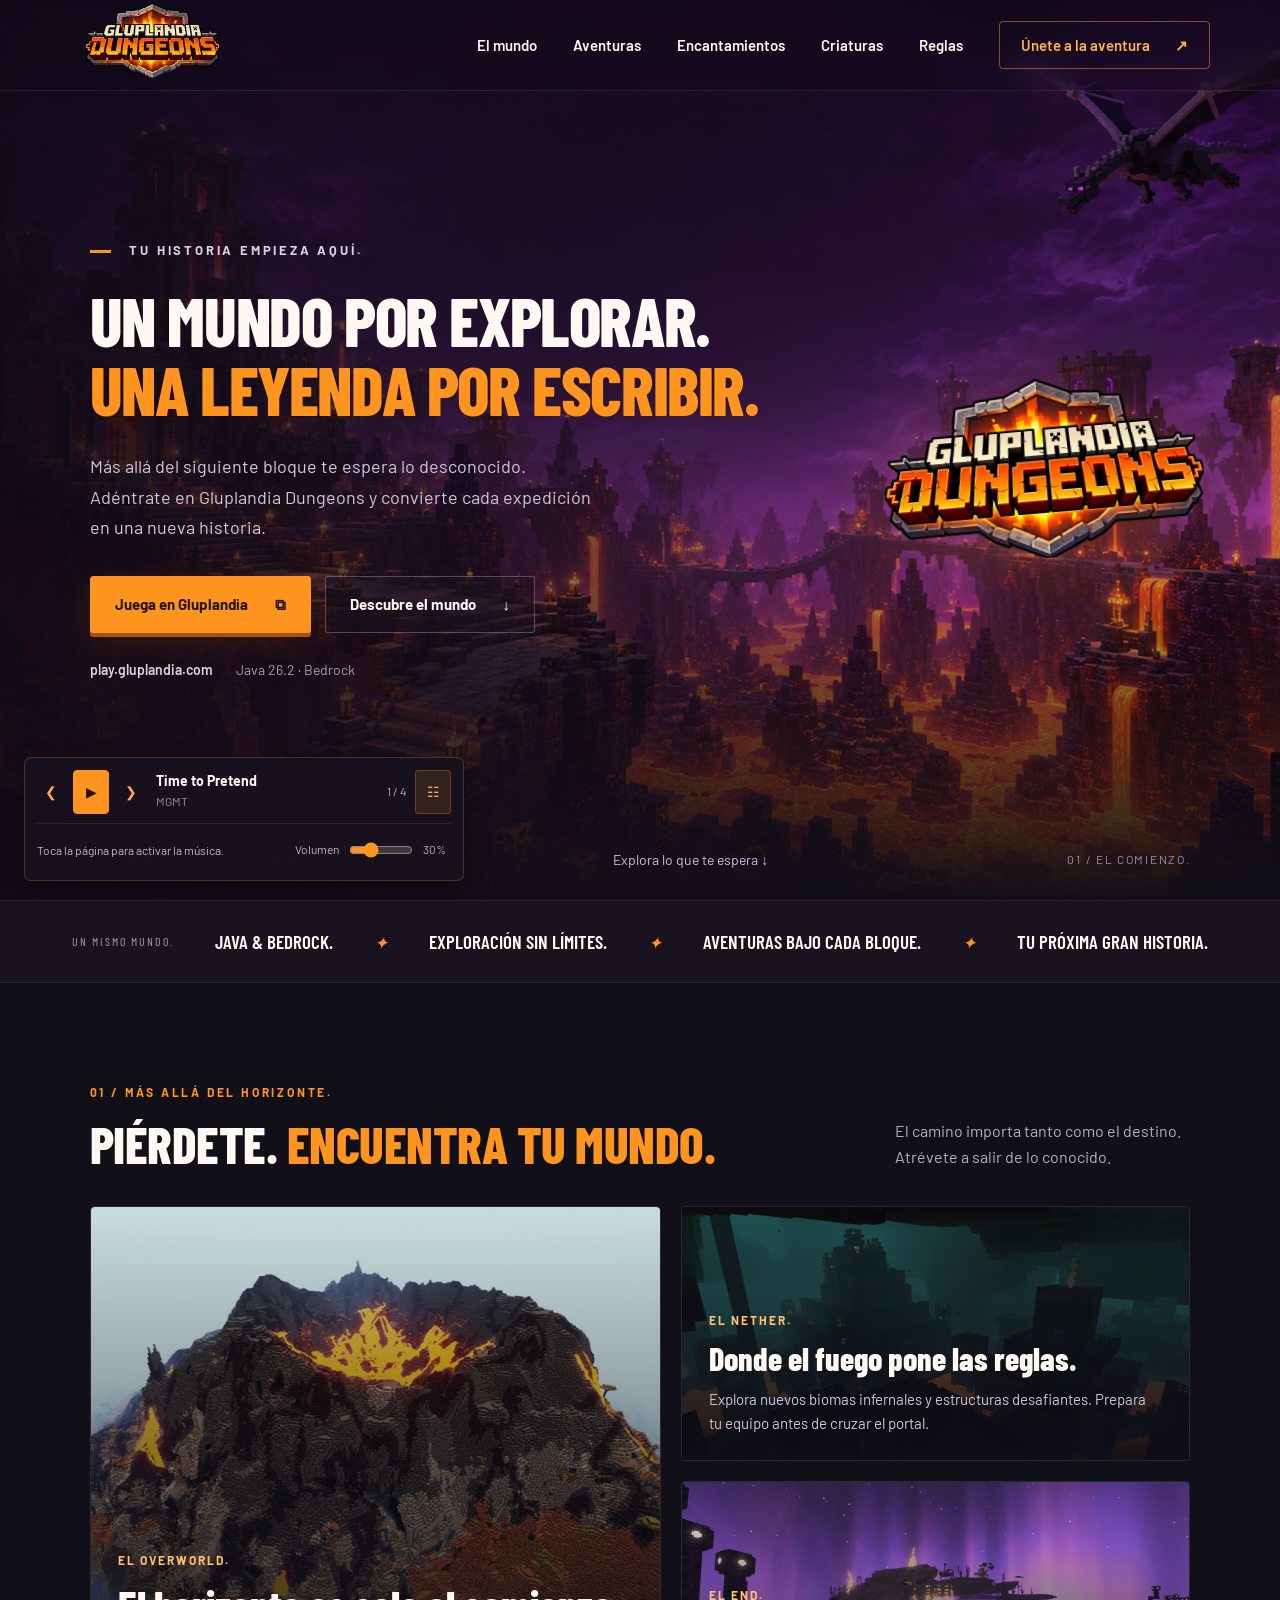
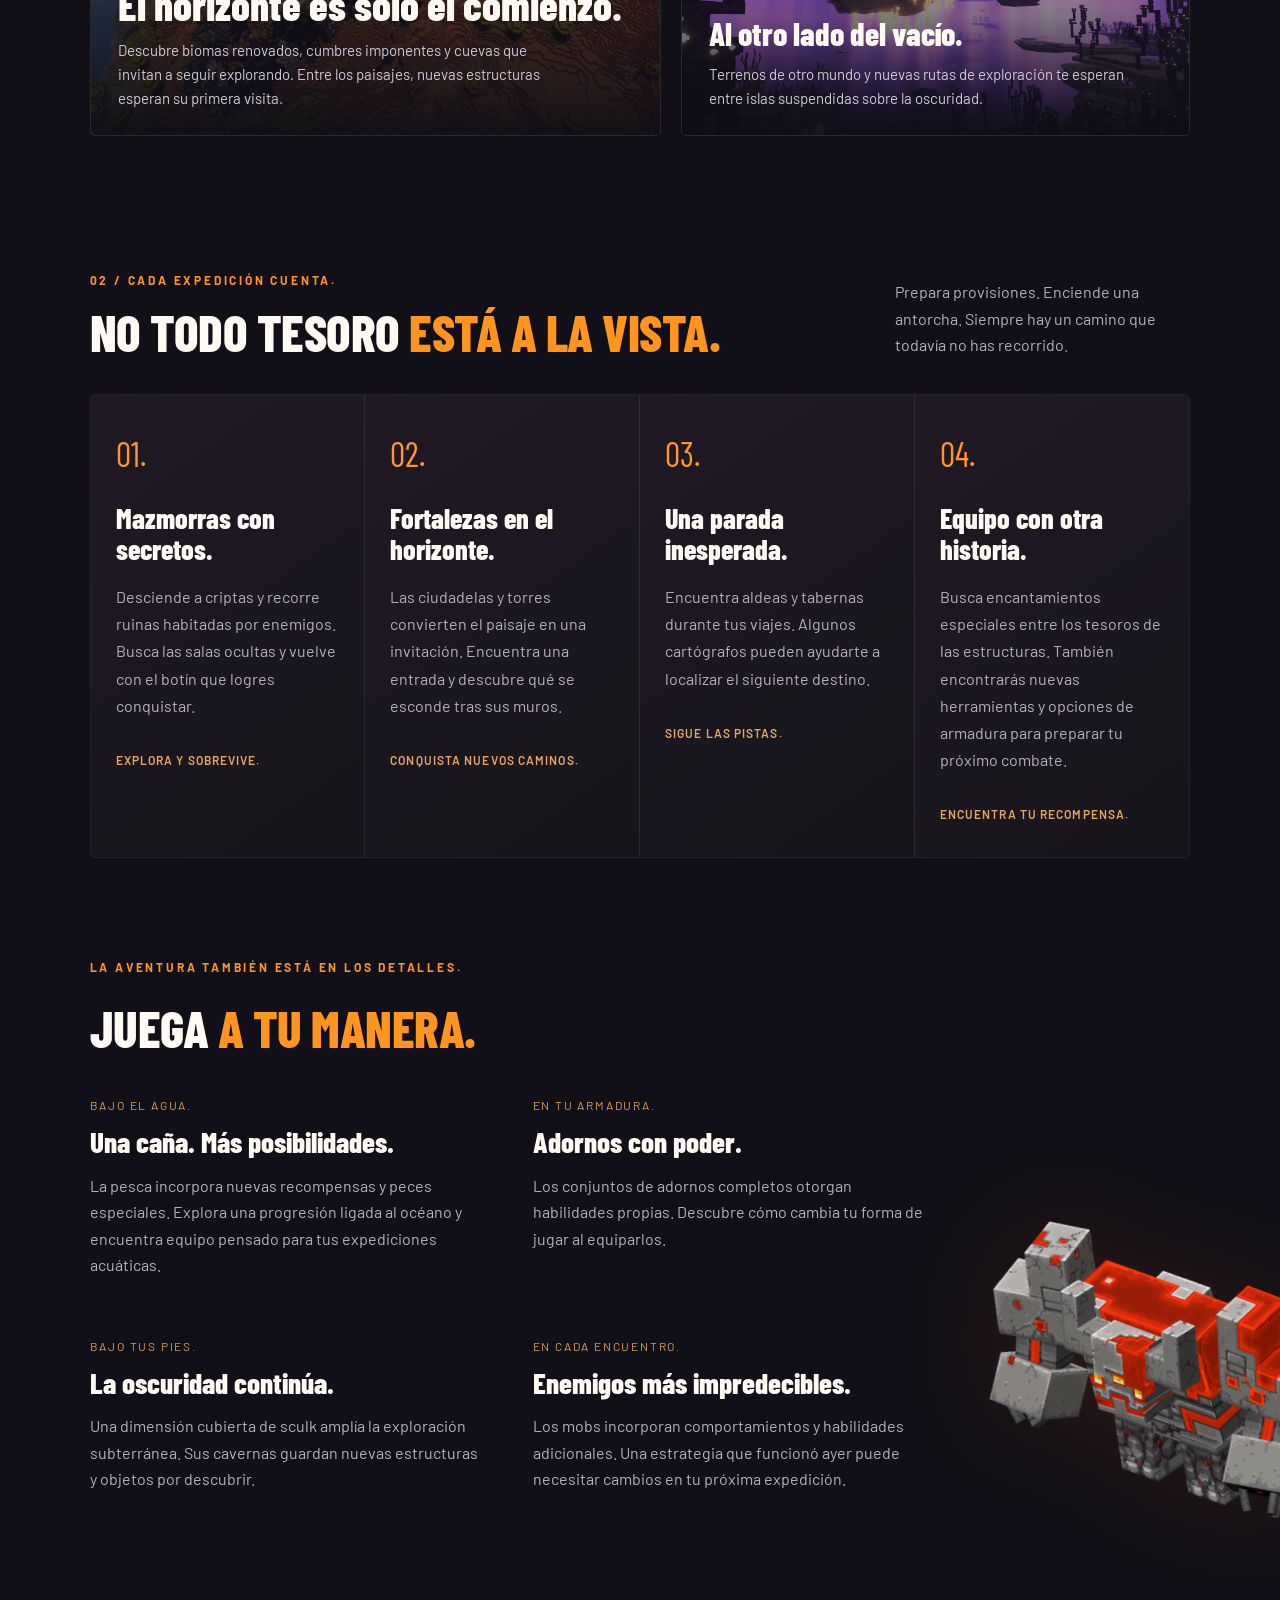
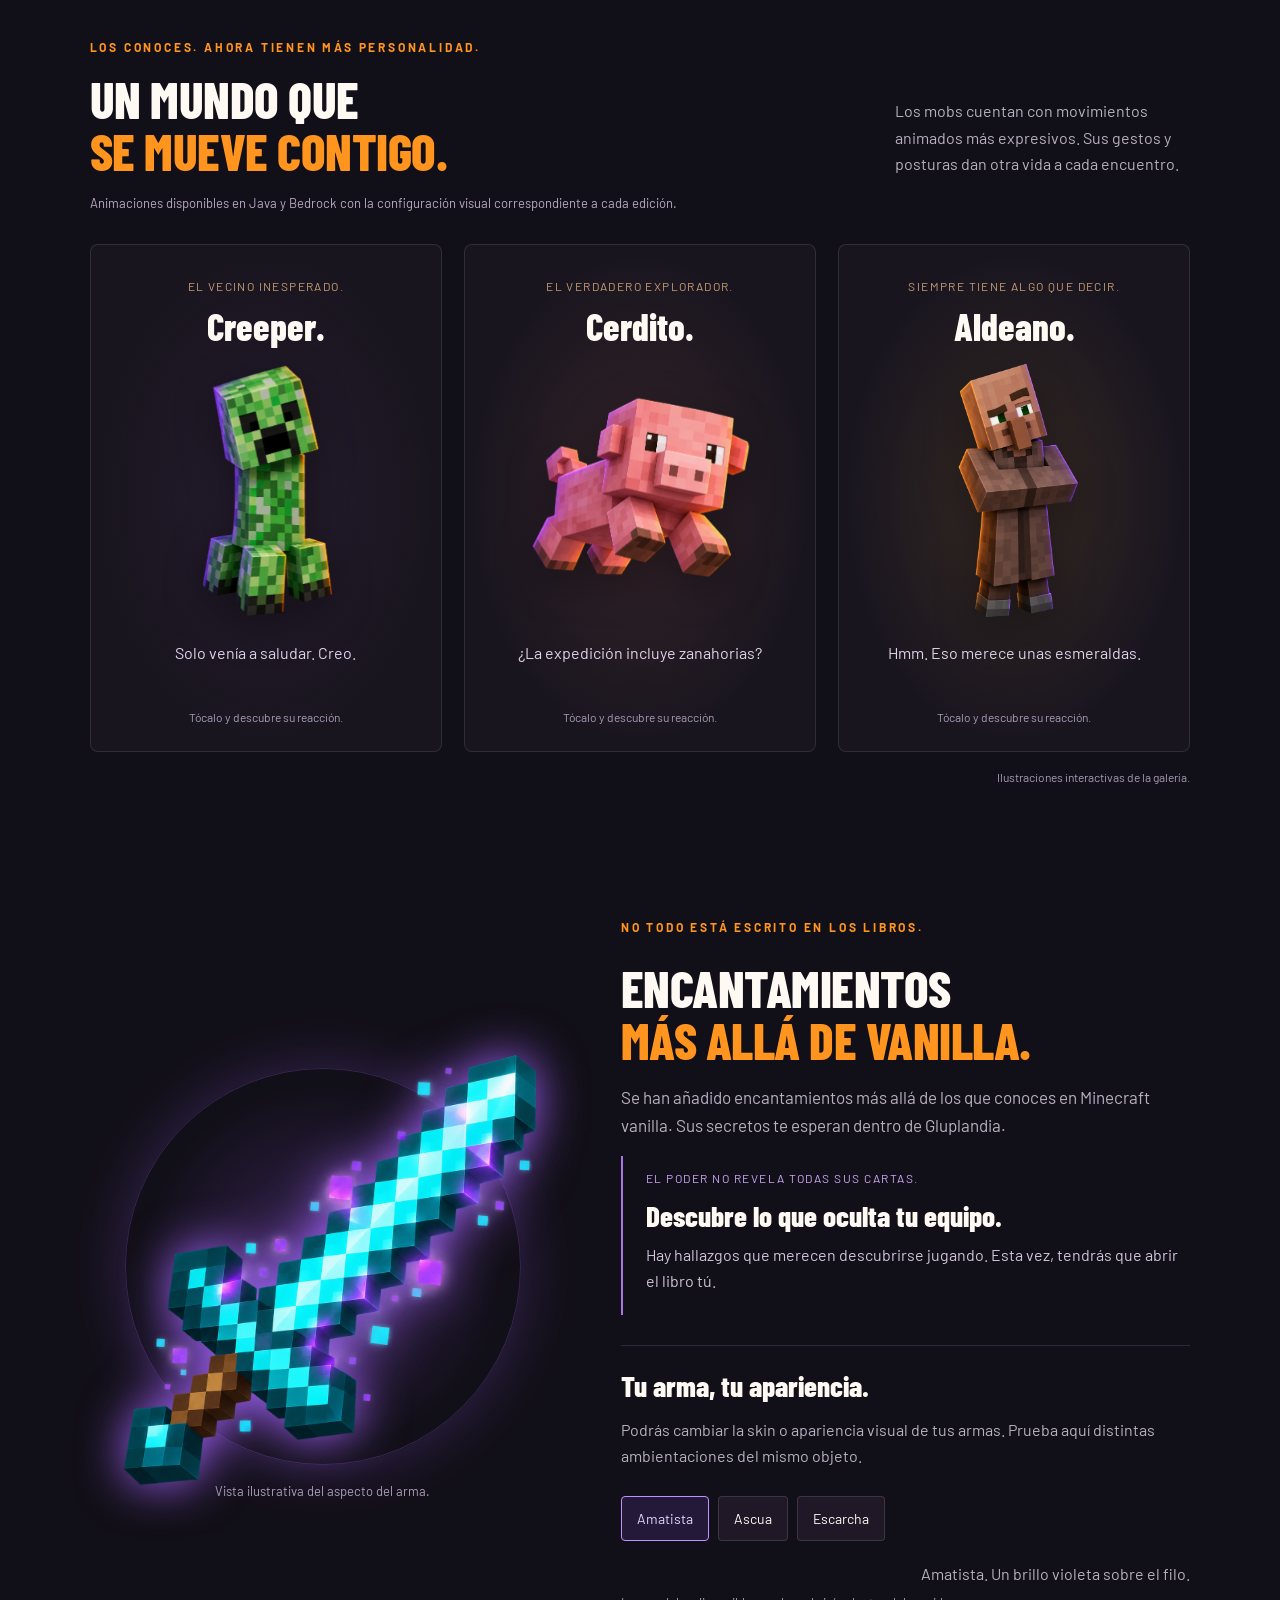
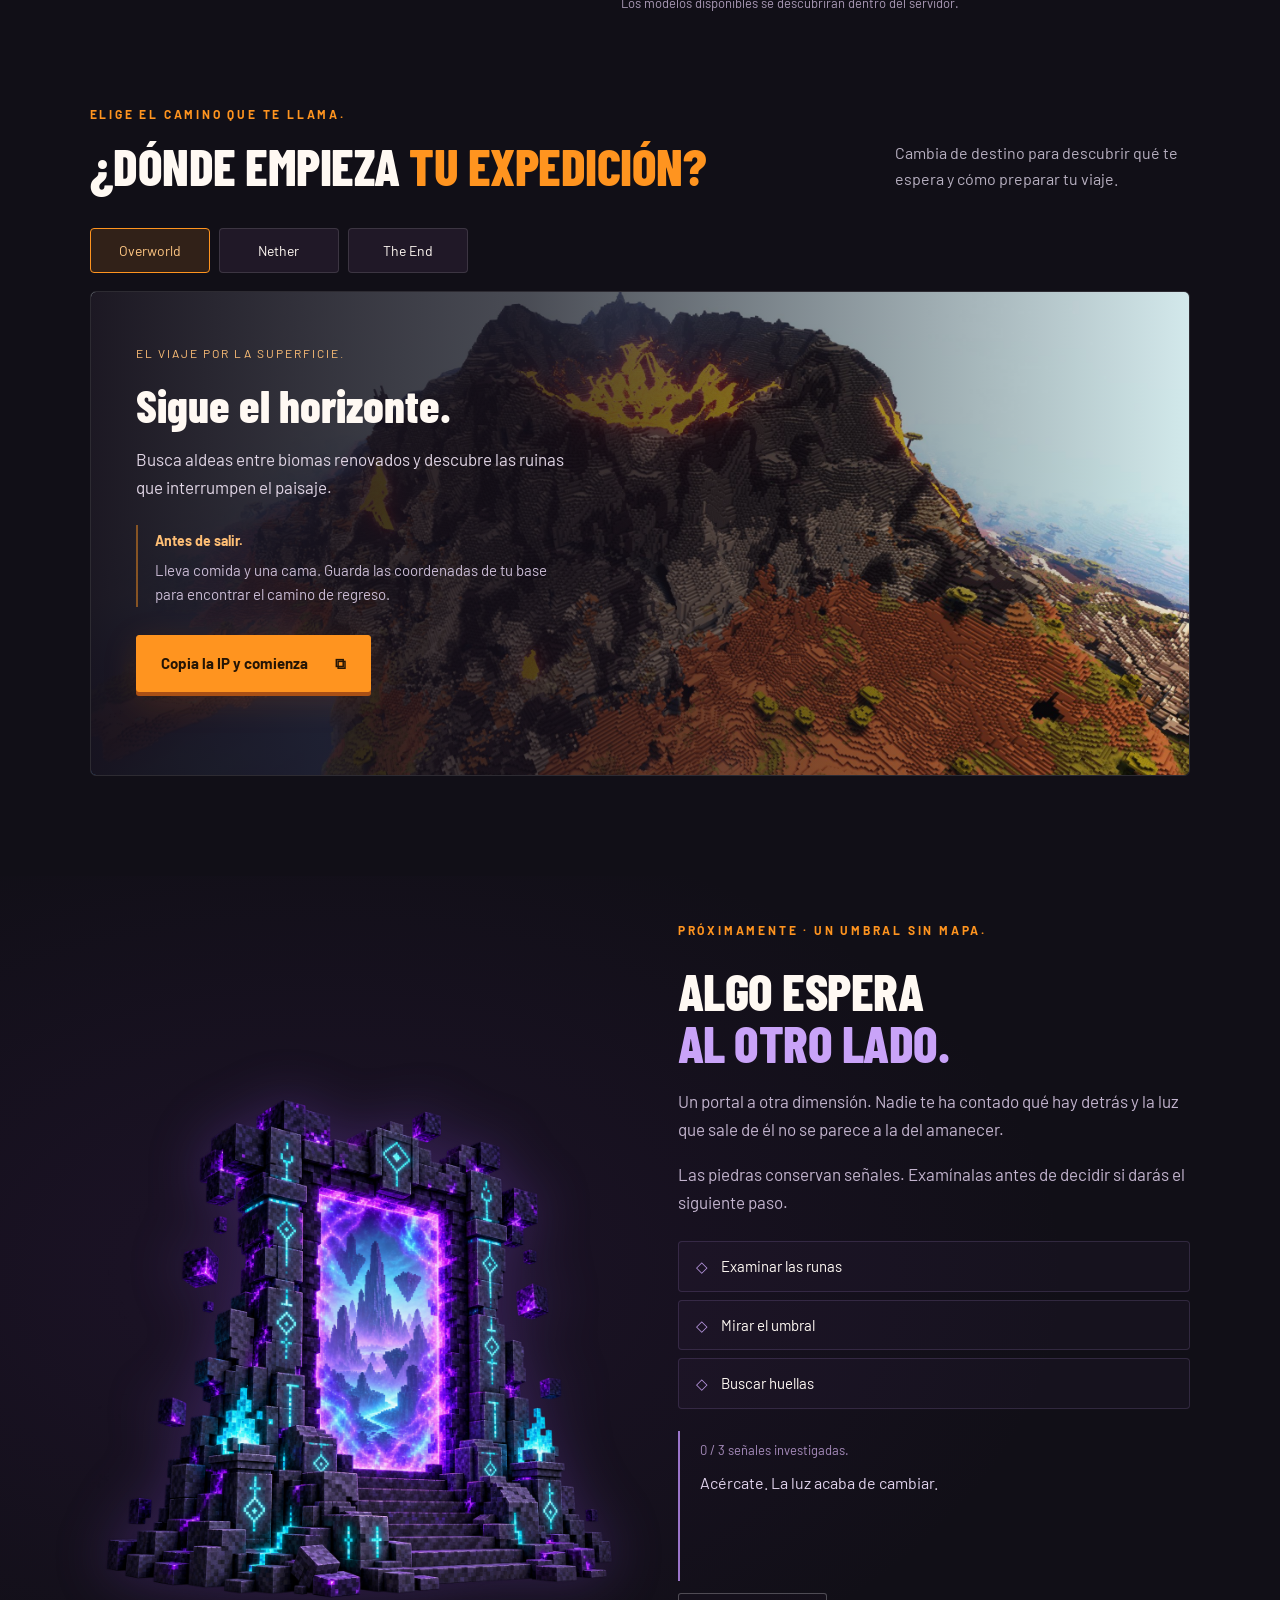
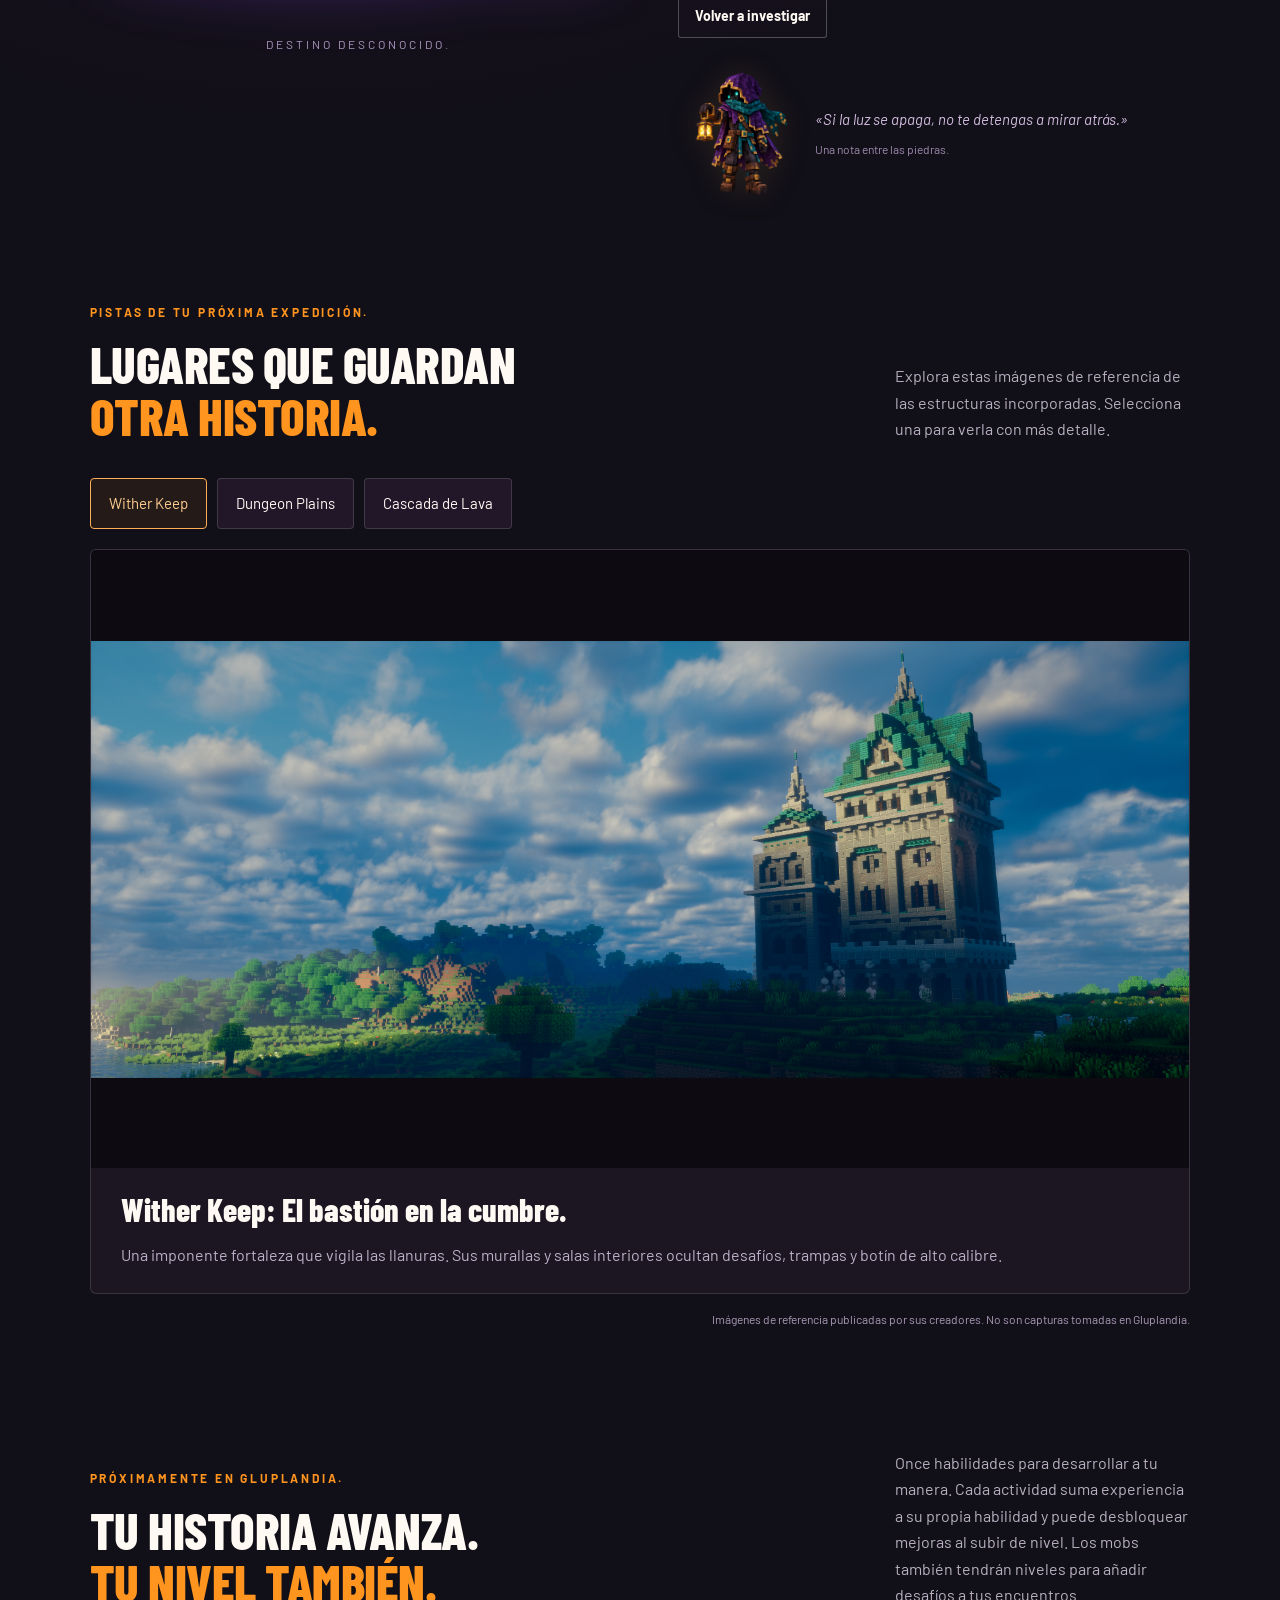
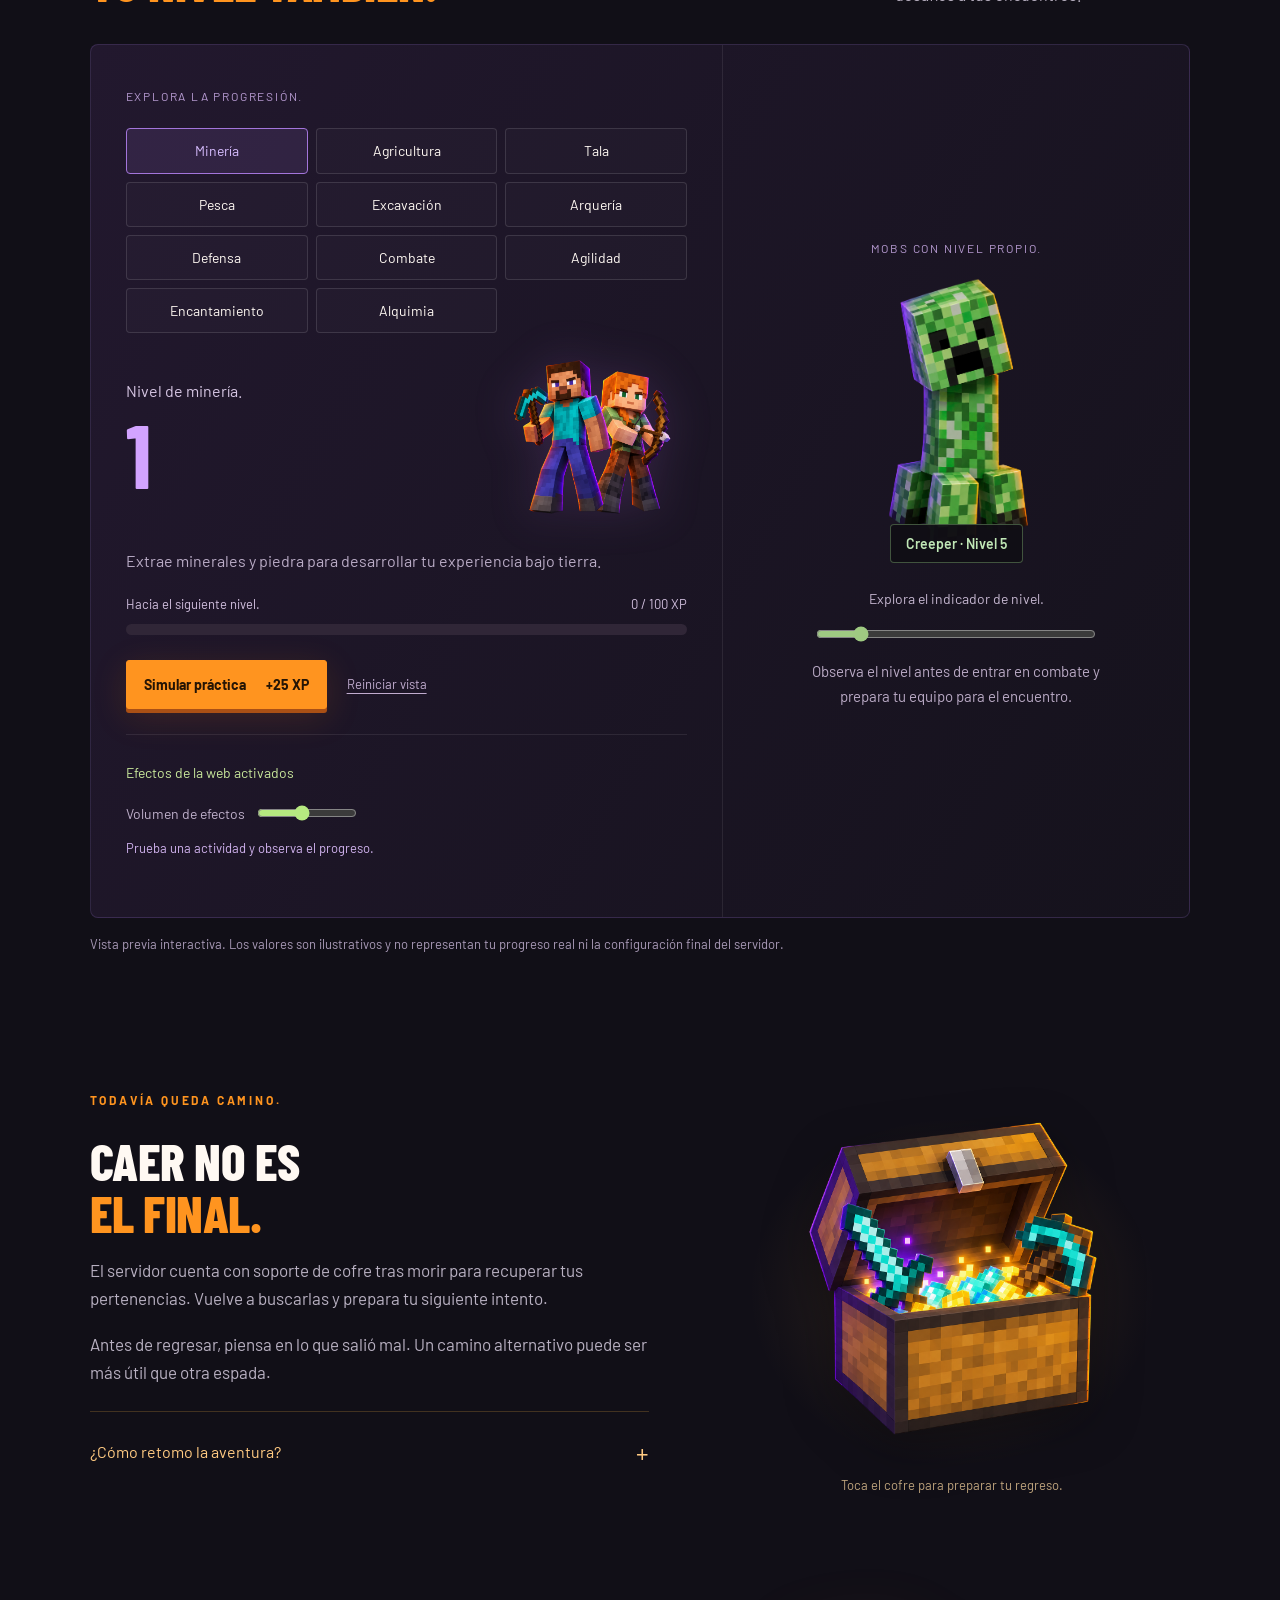
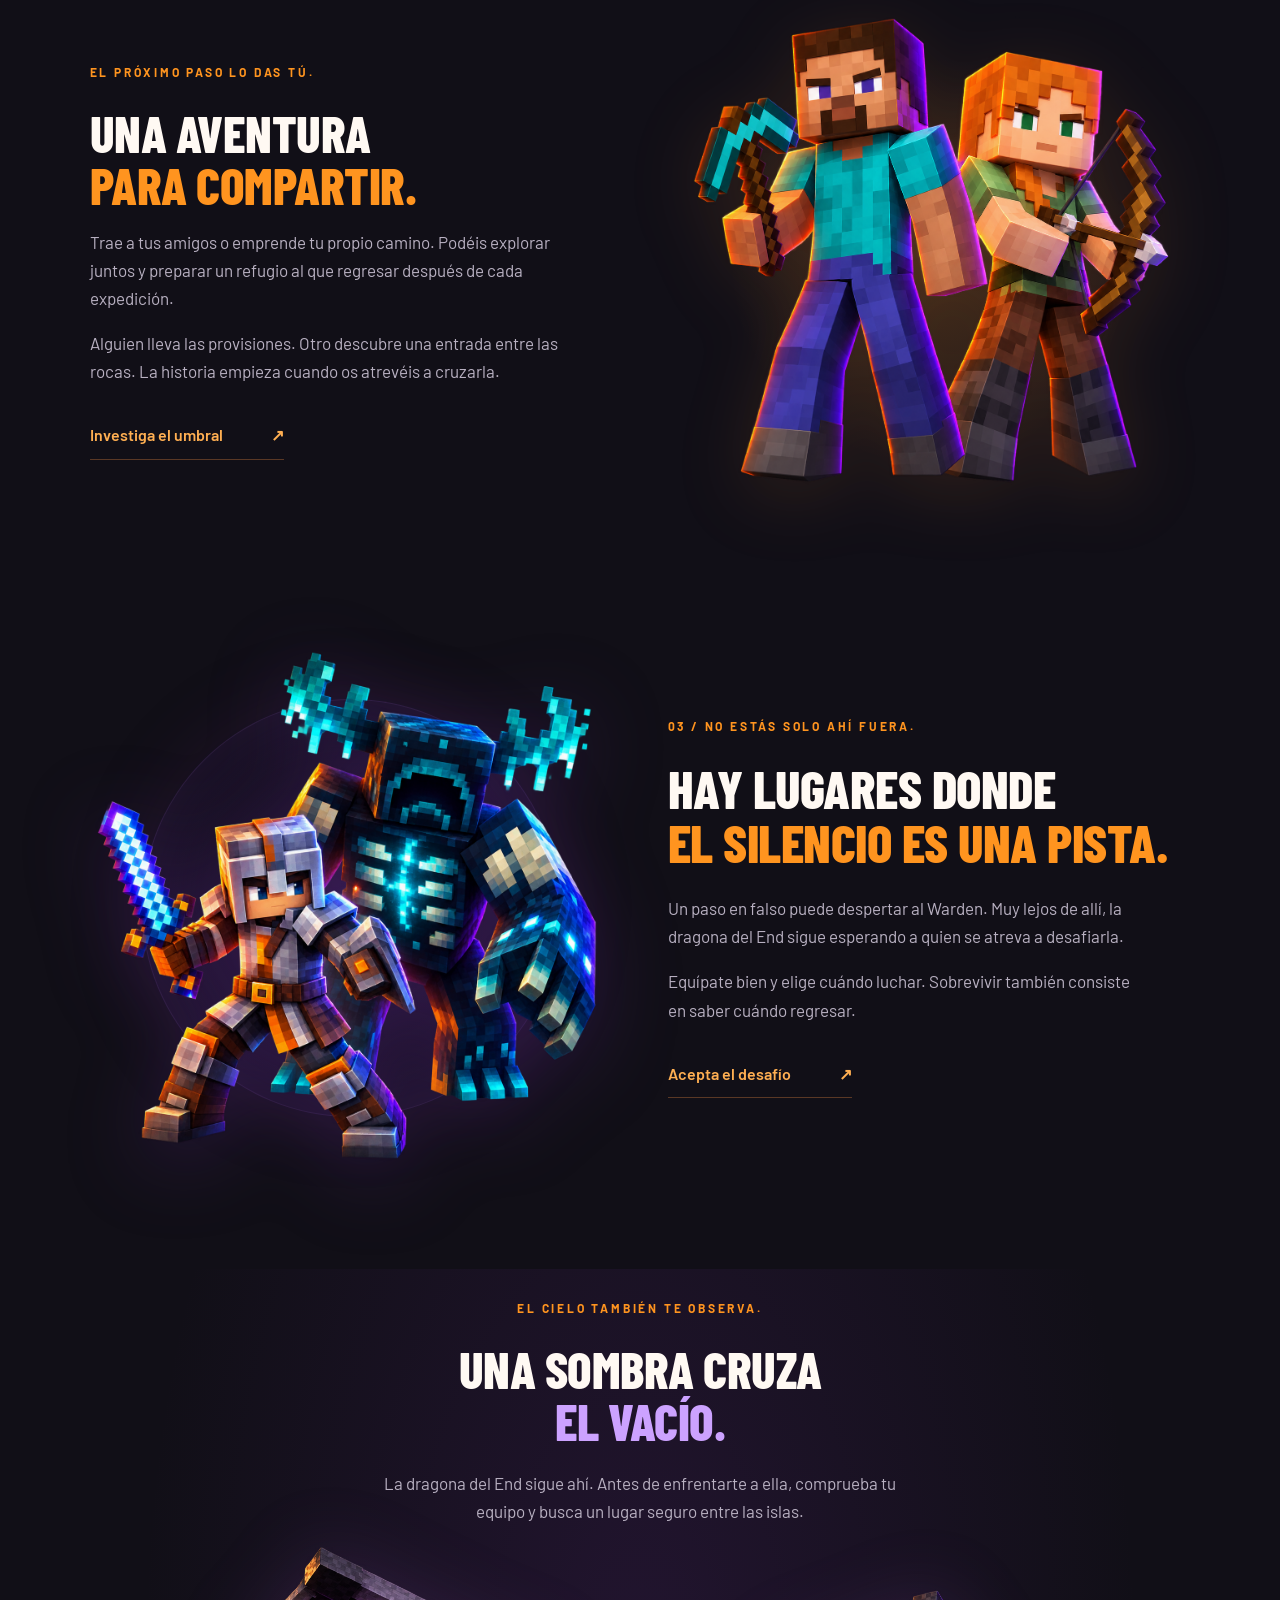
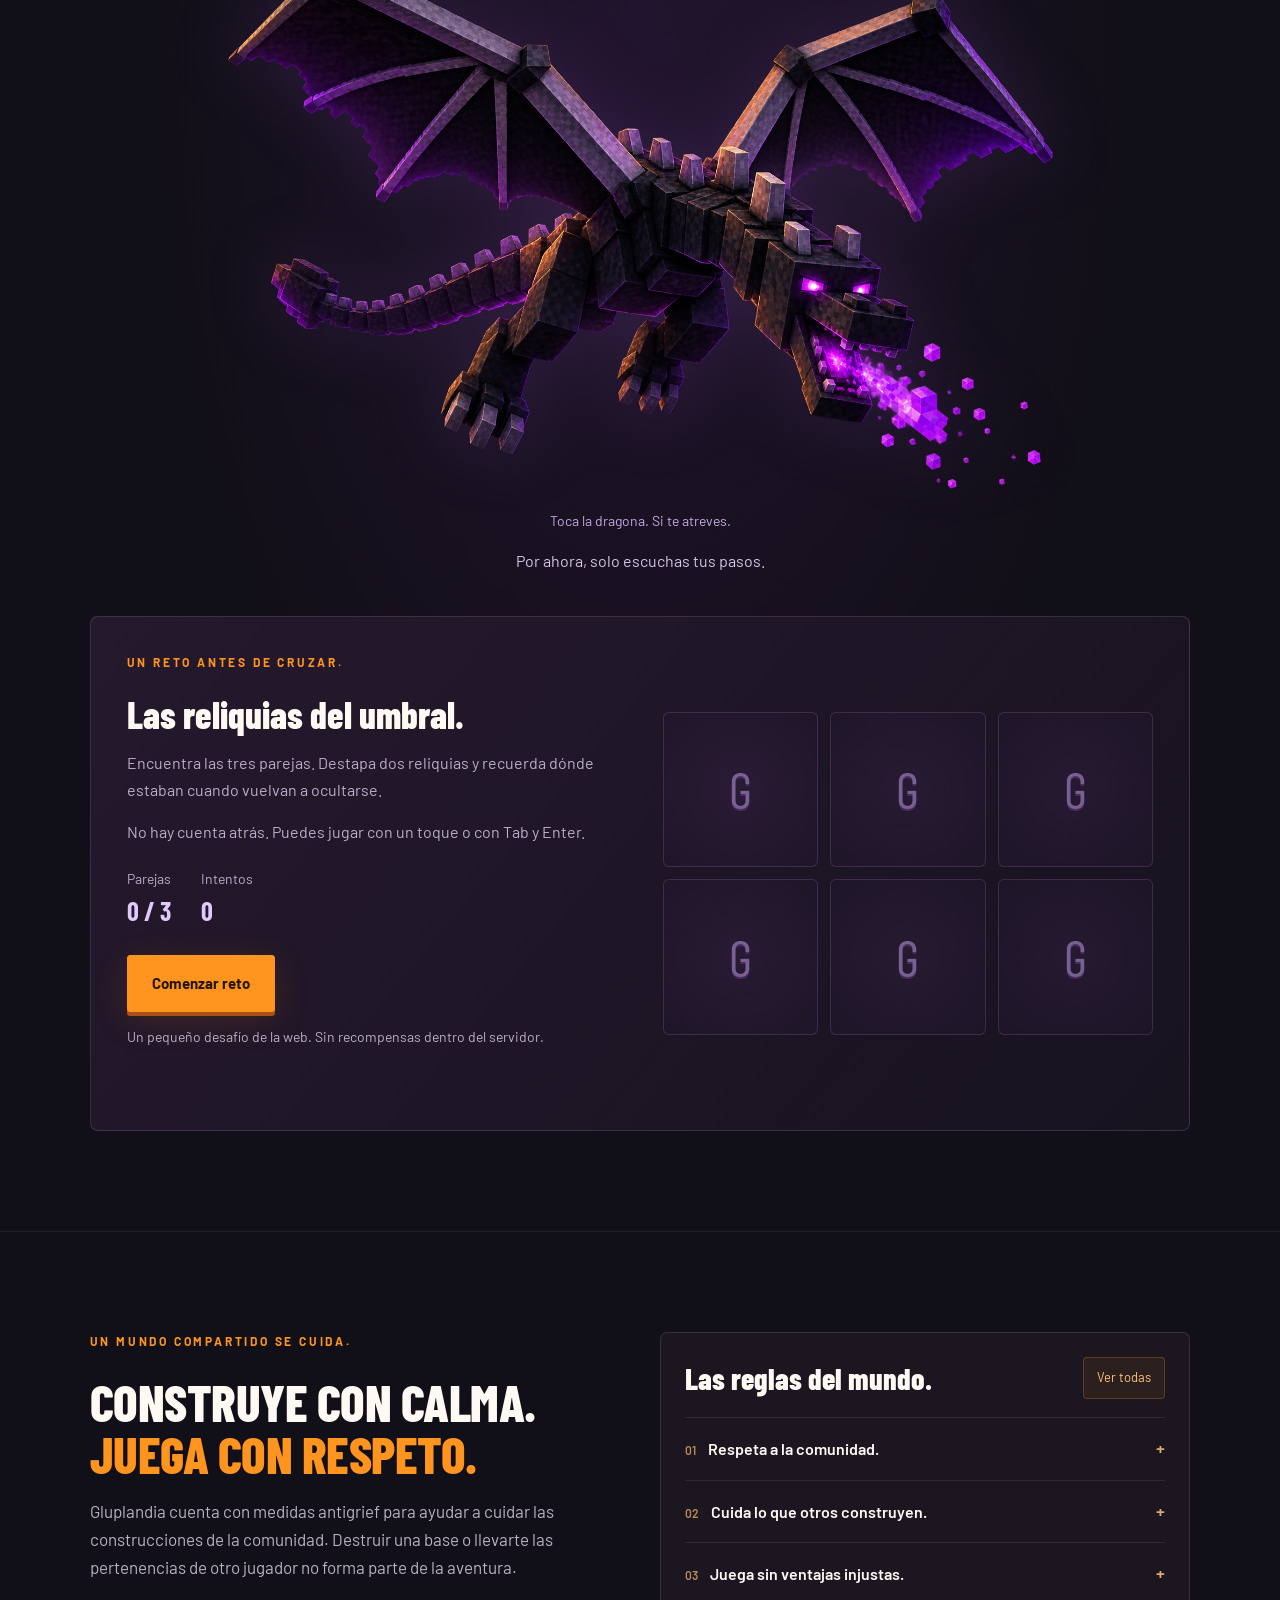
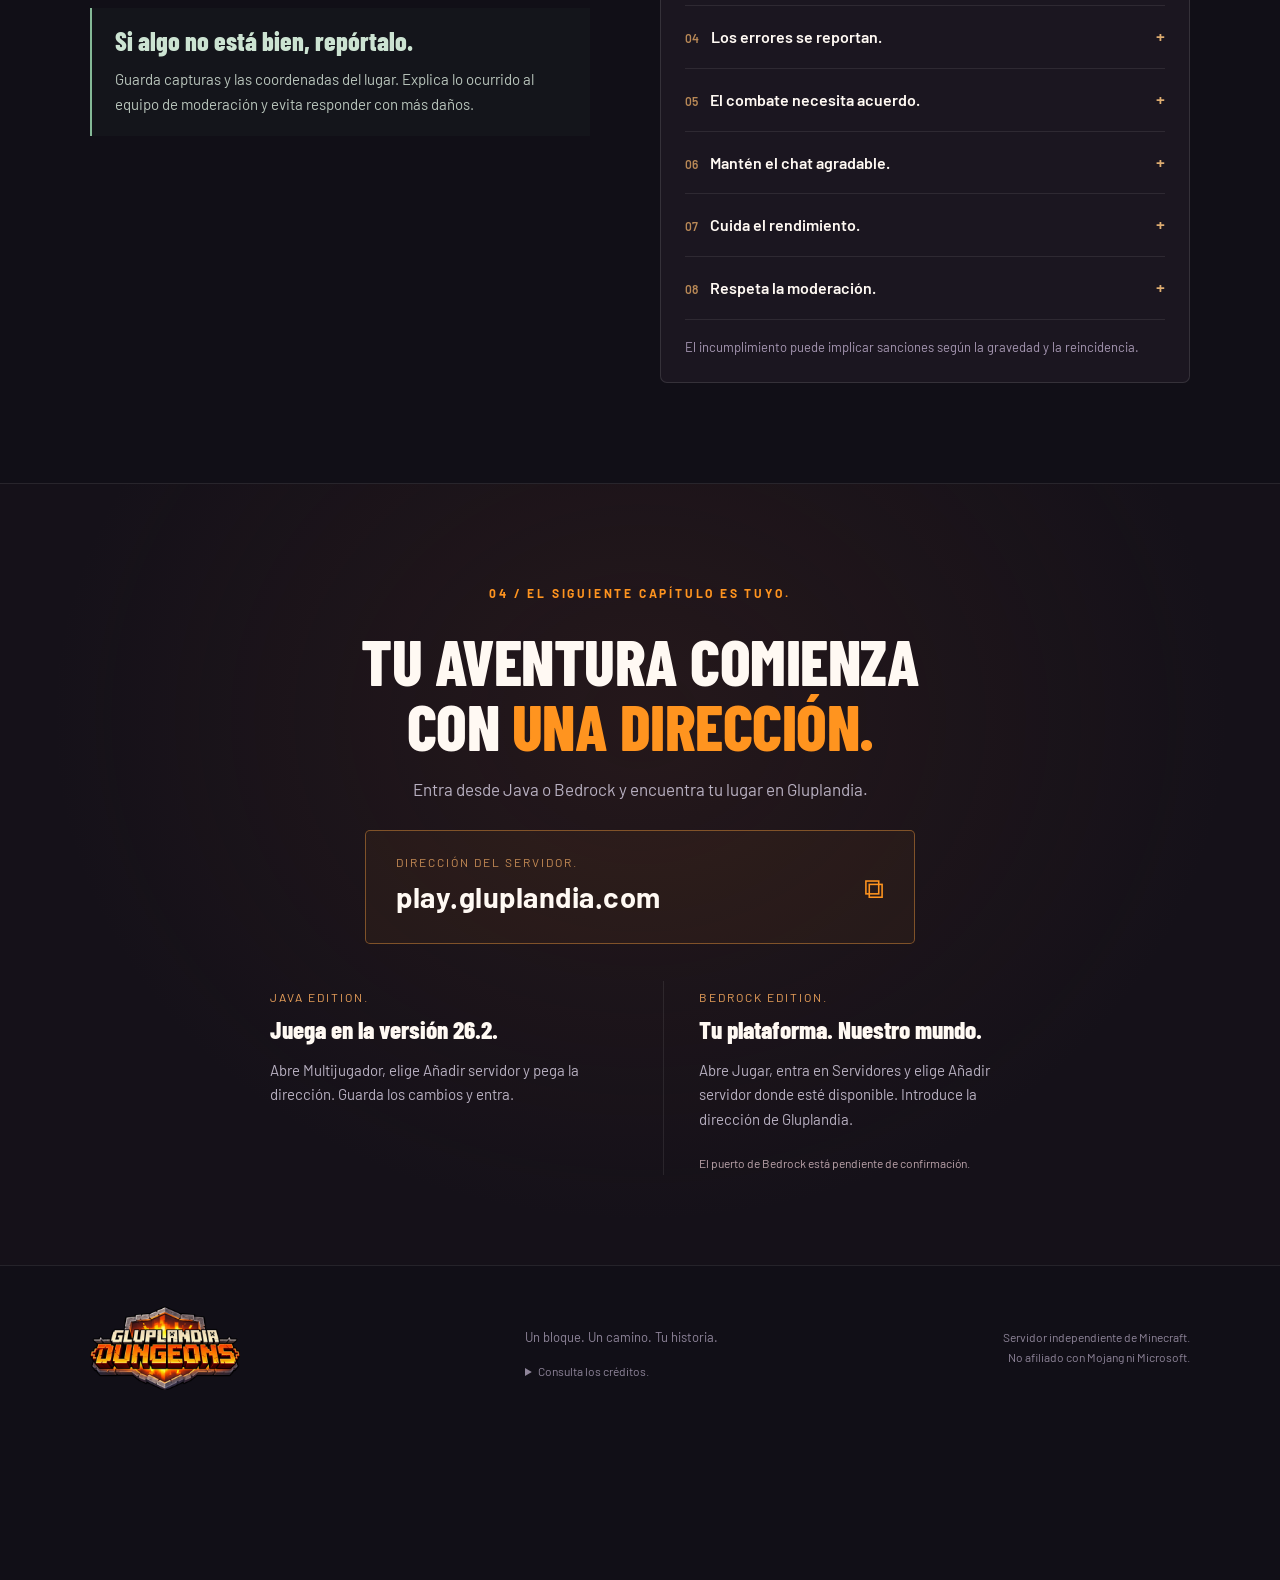
==== commit cead845c: "Update index.html" ====
--- a/index.html
+++ b/index.html
@@ -32,7 +32,7 @@
 <section class="enchant-section section" id="encantamientos"><div class="enchant-art" data-skin="arcane"><div class="enchant-halo" aria-hidden="true"></div><img id="weapon-preview" src="assets/enchanted-sword.png" alt="Vista ilustrativa de una espada con brillo violeta" loading="lazy" width="1246" height="1262" decoding="async"><span class="artifact-caption">Vista ilustrativa del aspecto del arma.</span></div><div class="enchant-copy"><p class="eyebrow orange">NO TODO ESTÁ ESCRITO EN LOS LIBROS.</p><h2>Encantamientos<br><em>más allá de vanilla.</em></h2><p>Se han añadido encantamientos más allá de los que conoces en Minecraft vanilla. Sus secretos te esperan dentro de Gluplandia.</p><div class="enchant-detail"><span>EL PODER NO REVELA TODAS SUS CARTAS.</span><h3>Descubre lo que oculta tu equipo.</h3><p>Hay hallazgos que merecen descubrirse jugando. Esta vez, tendrás que abrir el libro tú.</p></div><div class="weapon-wardrobe"><h3>Tu arma, tu apariencia.</h3><p>Podrás cambiar la skin o apariencia visual de tus armas. Prueba aquí distintas ambientaciones del mismo objeto.</p><div class="enchant-options" role="group" aria-label="Prueba una apariencia ilustrativa"><button type="button" data-skin="arcane" aria-pressed="true">Amatista</button><button type="button" data-skin="ember" aria-pressed="false">Ascua</button><button type="button" data-skin="frost" aria-pressed="false">Escarcha</button></div><p class="gallery-note" id="skin-caption" aria-live="polite">Amatista. Un brillo violeta sobre el filo.</p><small>Los modelos disponibles se descubrirán dentro del servidor.</small></div></div></section>
 <section class="expedition-section section" id="expediciones"><div class="section-heading"><div><p class="eyebrow orange">ELIGE EL CAMINO QUE TE LLAMA.</p><h2>¿Dónde empieza <em>tu expedición?</em></h2></div><p>Cambia de destino para descubrir qué te espera y cómo preparar tu viaje.</p></div><div class="destination-options" role="group" aria-label="Elige una dimensión"><button type="button" data-destination="overworld" aria-pressed="true">Overworld</button><button type="button" data-destination="nether" aria-pressed="false">Nether</button><button type="button" data-destination="end" aria-pressed="false">The End</button></div><div class="expedition-view"><img id="destination-image" src="assets/overworld.jpg" alt="Montañas volcánicas del Overworld" loading="lazy" width="2560" height="1440" decoding="async"><div class="expedition-content" aria-live="polite"><span id="destination-label">EL VIAJE POR LA SUPERFICIE.</span><h3 id="destination-title">Sigue el horizonte.</h3><p id="destination-description">Busca aldeas entre biomas renovados y descubre las ruinas que interrumpen el paisaje.</p><div class="travel-tip"><strong>Antes de salir.</strong><p id="destination-tip">Lleva comida y una cama. Guarda las coordenadas de tu base para encontrar el camino de regreso.</p></div><button type="button" class="button primary copy">Copia la IP y comienza <span>⧉</span></button></div></div></section>
 <section class="portal-section section" id="portal"><div class="portal-stage" data-awake="false"><button type="button" id="portal-art" aria-label="Investiga el portal a otra dimensión"><img src="assets/mystery-portal.png" alt="Portal de obsidiana con un umbral violeta y un paisaje desconocido al otro lado" loading="lazy" width="1024" height="1024"></button><span class="portal-stamp">DESTINO DESCONOCIDO.</span></div><div class="portal-copy"><p class="eyebrow orange">PRÓXIMAMENTE · UN UMBRAL SIN MAPA.</p><h2>Algo espera<br><em>al otro lado.</em></h2><p>Un portal a otra dimensión. Nadie te ha contado qué hay detrás y la luz que sale de él no se parece a la del amanecer.</p><p>Las piedras conservan señales. Examínalas antes de decidir si darás el siguiente paso.</p><div class="portal-clues" role="group" aria-label="Investiga las señales del portal"><button type="button" data-clue="0" aria-pressed="false">Examinar las runas</button><button type="button" data-clue="1" aria-pressed="false">Mirar el umbral</button><button type="button" data-clue="2" aria-pressed="false">Buscar huellas</button></div><div class="portal-log" aria-live="polite"><span id="portal-count">0 / 3 señales investigadas.</span><p id="portal-message">Acércate. La luz acaba de cambiar.</p></div><button type="button" class="button secondary" id="portal-reset">Volver a investigar</button><div class="watcher"><img src="assets/hooded-explorer.png" alt="Explorador encapuchado que vigila el portal con una linterna" loading="lazy" width="1024" height="1024"><p>«Si la luz se apaga, no te detengas a mirar atrás.»<span>Una nota entre las piedras.</span></p></div></div></section>
-<section class="samples-section section" id="galeria"><div class="section-heading"><div><p class="eyebrow orange">PISTAS DE TU PRÓXIMA EXPEDICIÓN.</p><h2>Lugares que guardan<br><em>otra historia.</em></h2></div><p>Explora estas imágenes de referencia de las estructuras incorporadas. Selecciona una para verla con más detalle.</p></div><div class="sample-tabs" role="group" aria-label="Elige una estructura de muestra"><button type="button" data-sample="0" aria-pressed="true">Wither Keep</button><button type="button" data-sample="1" aria-pressed="false">Dungeon Plains</button><button type="button" data-sample="2" aria-pressed="false">Cascada de Lava</button></div><figure class="sample-view"><img id="sample-image" src="assets/sample-wither-keep.jpg" alt="Fortaleza Wither Keep" loading="lazy" width="1920" height="1080"><figcaption><h3 id="sample-title">Wither Keep: El bastión en la cumbre.</h3><p id="sample-description">Una imponente fortaleza del que vigila las llanuras. Sus murallas y salas interiores ocultan desafíos, trampas y botín de alto calibre.</p></figcaption></figure><p class="gallery-note">Imágenes de referencia publicadas por sus creadores. No son capturas tomadas en Gluplandia.</p></section>
+<section class="samples-section section" id="galeria"><div class="section-heading"><div><p class="eyebrow orange">PISTAS DE TU PRÓXIMA EXPEDICIÓN.</p><h2>Lugares que guardan<br><em>otra historia.</em></h2></div><p>Explora estas imágenes de referencia de las estructuras incorporadas. Selecciona una para verla con más detalle.</p></div><div class="sample-tabs" role="group" aria-label="Elige una estructura de muestra"><button type="button" data-sample="0" aria-pressed="true">Wither Keep</button><button type="button" data-sample="1" aria-pressed="false">Dungeon Plains</button><button type="button" data-sample="2" aria-pressed="false">Cascada de Lava</button></div><figure class="sample-view"><img id="sample-image" src="assets/sample-wither-keep.jpg" alt="Fortaleza Wither Keep" loading="lazy" width="1920" height="1080"><figcaption><h3 id="sample-title">Wither Keep: El bastión en la cumbre.</h3><p id="sample-description">Una imponente fortaleza que vigila las llanuras. Sus murallas y salas interiores ocultan desafíos, trampas y botín de alto calibre.</p></figcaption></figure><p class="gallery-note">Imágenes de referencia publicadas por sus creadores. No son capturas tomadas en Gluplandia.</p></section>
 <section class="levels-section section" id="niveles"><div class="section-heading"><div><p class="eyebrow orange">PRÓXIMAMENTE EN GLUPLANDIA.</p><h2>Tu historia avanza.<br><em>Tu nivel también.</em></h2></div><p>Once habilidades para desarrollar a tu manera. Cada actividad suma experiencia a su propia habilidad y puede desbloquear mejoras al subir de nivel. Los mobs también tendrán niveles para añadir desafíos a tus encuentros.</p></div><div class="level-lab"><div class="player-progress"><span class="lab-caption">EXPLORA LA PROGRESIÓN.</span><div class="skill-switcher" role="group" aria-label="Elige una de las once habilidades"><button type="button" data-skill="mining" aria-pressed="true">Minería</button><button type="button" data-skill="farming" aria-pressed="false">Agricultura</button><button type="button" data-skill="foraging" aria-pressed="false">Tala</button><button type="button" data-skill="fishing" aria-pressed="false">Pesca</button><button type="button" data-skill="excavation" aria-pressed="false">Excavación</button><button type="button" data-skill="archery" aria-pressed="false">Arquería</button><button type="button" data-skill="defense" aria-pressed="false">Defensa</button><button type="button" data-skill="fighting" aria-pressed="false">Combate</button><button type="button" data-skill="agility" aria-pressed="false">Agilidad</button><button type="button" data-skill="enchanting" aria-pressed="false">Encantamiento</button><button type="button" data-skill="alchemy" aria-pressed="false">Alquimia</button></div><div class="level-value"><div><span id="skill-title">Nivel de minería.</span><strong id="skill-level">1</strong></div><img src="assets/adventurers.png" alt="Aventureros de Minecraft preparados para mejorar sus habilidades" loading="lazy" width="1207" height="1303" decoding="async"></div><p id="skill-description">Extrae minerales y piedra para desarrollar tu experiencia bajo tierra.</p><div class="xp-label"><span>Hacia el siguiente nivel.</span><output id="skill-xp">0 / 100 XP</output></div><progress id="skill-progress" max="100" value="0" aria-label="Experiencia de la habilidad seleccionada"></progress><div class="xp-effects" aria-hidden="true"></div><div class="level-actions"><button type="button" id="practice-skill" class="button primary">Simular práctica <span>+25 XP</span></button><button type="button" id="reset-levels">Reiniciar vista</button></div><div class="sfx-controls"><button type="button" id="sfx-toggle" aria-pressed="true">Efectos de la web activados</button><label for="sfx-volume">Volumen de efectos</label><input id="sfx-volume" type="range" min="0" max="100" value="45"></div><p id="level-feedback" class="level-feedback" role="status">Prueba una actividad y observa el progreso.</p></div><div class="mob-level-preview"><span class="lab-caption">MOBS CON NIVEL PROPIO.</span><div class="leveled-mob-art"><img src="assets/mob-creeper.png" alt="Creeper de ejemplo con indicador de nivel" loading="lazy" width="1145" height="1374" decoding="async"><span class="floating-level">Creeper · Nivel <output id="mob-level-badge">5</output></span></div><label for="mob-level-input">Explora el indicador de nivel.</label><input id="mob-level-input" type="range" min="1" max="30" value="5"><p>Observa el nivel antes de entrar en combate y prepara tu equipo para el encuentro.</p></div></div><p class="level-demo-note">Vista previa interactiva. Los valores son ilustrativos y no representan tu progreso real ni la configuración final del servidor.</p></section>
 <section class="recovery-section section" id="recuperacion"><div class="recovery-copy"><p class="eyebrow orange">TODAVÍA QUEDA CAMINO.</p><h2>Caer no es<br><em>el final.</em></h2><p>El servidor cuenta con soporte de cofre tras morir para recuperar tus pertenencias. Vuelve a buscarlas y prepara tu siguiente intento.</p><p>Antes de regresar, piensa en lo que salió mal. Un camino alternativo puede ser más útil que otra espada.</p><div class="recovery-guide"><button type="button" id="recovery-toggle" aria-expanded="false" aria-controls="recovery-steps">¿Cómo retomo la aventura? <span aria-hidden="true">+</span></button><div id="recovery-steps" hidden><p><strong>Prepara el regreso.</strong> Consigue provisiones básicas antes de volver al lugar de tu caída.</p><p><strong>Busca tu cofre.</strong> Regresa con cuidado y recupera las pertenencias que haya guardado.</p><p><strong>Elige otro enfoque.</strong> Revisa el equipo y continúa cuando estés listo.</p></div></div></div><div class="recovery-art"><div class="chest-glow" aria-hidden="true"></div><button type="button" id="recovery-chest" aria-label="Abrir la guía del cofre de recuperación" aria-expanded="false" aria-controls="recovery-steps"><img src="assets/recovery-chest.png" alt="Cofre de recuperación con equipo y un resplandor dorado" loading="lazy" width="1333" height="1180" decoding="async"></button><span>Toca el cofre para preparar tu regreso.</span></div></section>
 <section class="party-section section"><div class="party-copy"><p class="eyebrow orange">EL PRÓXIMO PASO LO DAS TÚ.</p><h2>Una aventura<br><em>para compartir.</em></h2><p>Trae a tus amigos o emprende tu propio camino. Podéis explorar juntos y preparar un refugio al que regresar después de cada expedición.</p><p>Alguien lleva las provisiones. Otro descubre una entrada entre las rocas. La historia empieza cuando os atrevéis a cruzarla.</p><a class="text-link" href="#portal">Investiga el umbral <span>↗</span></a></div><div class="party-art"><div class="party-glow" aria-hidden="true"></div><img src="assets/adventurers.png" alt="Dos aventureros de Minecraft con un pico y un arco" loading="lazy" width="1207" height="1303" decoding="async"></div></section>
@@ -59,4 +59,4 @@
 </div></div>
 <div class="music-main"><button type="button" id="music-prev" aria-label="Canción anterior" title="Canción anterior">❮</button><button type="button" id="music-toggle" aria-label="Reproducir música">▶</button><button type="button" id="music-next" aria-label="Canción siguiente" title="Canción siguiente">❯</button><div class="track"><strong id="track-title">Time to Pretend</strong><small id="track-artist">MGMT</small></div><span id="track-count">1 / 4</span><button type="button" id="playlist-toggle" aria-label="Abrir lista de reproducción" aria-expanded="false" aria-controls="playlist-panel" title="Lista de reproducción">☷</button><button type="button" id="mobile-player-toggle" aria-expanded="false" aria-controls="music-details music-prev music-next" aria-label="Ampliar controles de música">⌃</button></div>
 <div class="music-bottom" id="music-details"><span id="music-status" role="status" aria-live="polite">Cargando música…</span><label for="volume">Volumen</label><input id="volume" type="range" min="0" max="100" value="30" aria-label="Volumen de música"><output id="volume-value" for="volume">30%</output></div></div>
-<audio id="music" src="assets/time-to-pretend.mp3" autoplay preload="auto"></audio><div id="toast" role="status" aria-live="polite"></div><script src="app.js?v=structures-2026"></script></body></html>
+<audio id="music" src="assets/time-to-pretend.mp3" autoplay preload="auto"></audio><div id="toast" role="status" aria-live="polite"></div><script src="app.js?v=clean-v1"></script></body></html>
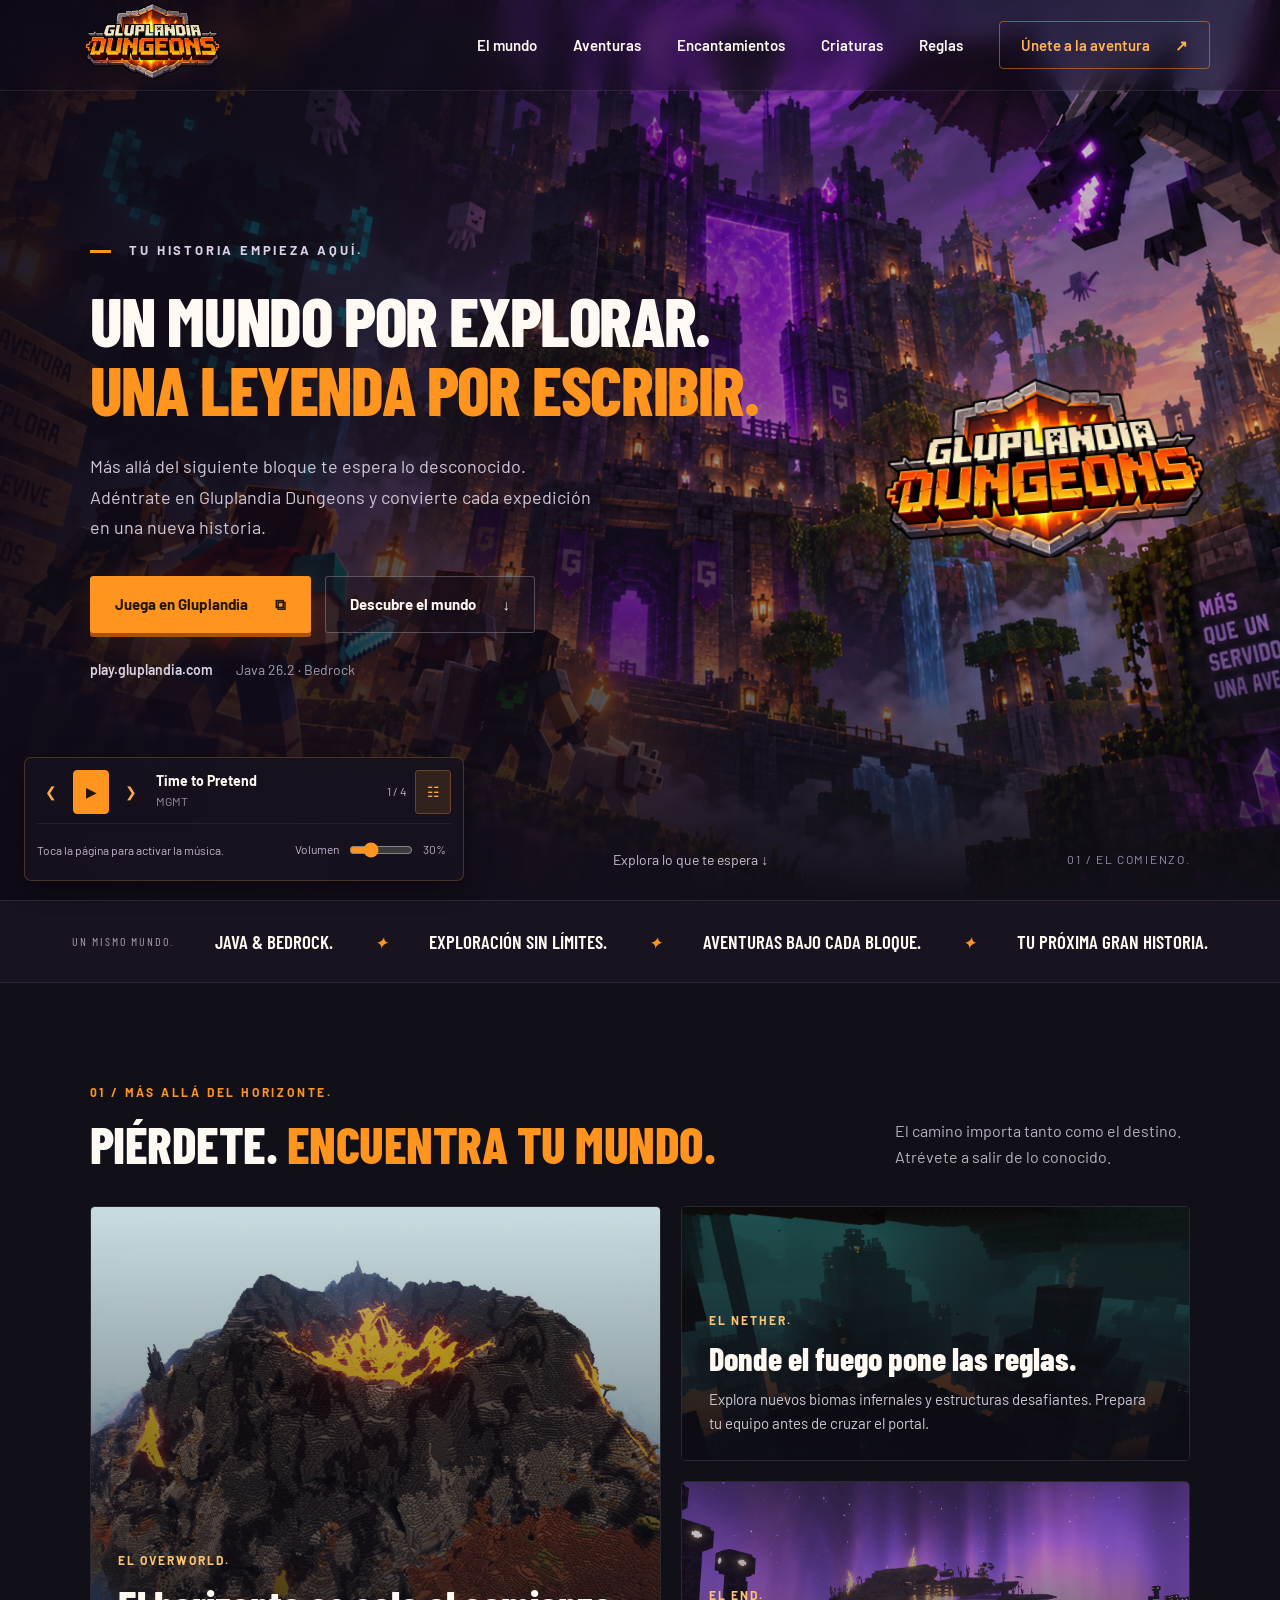
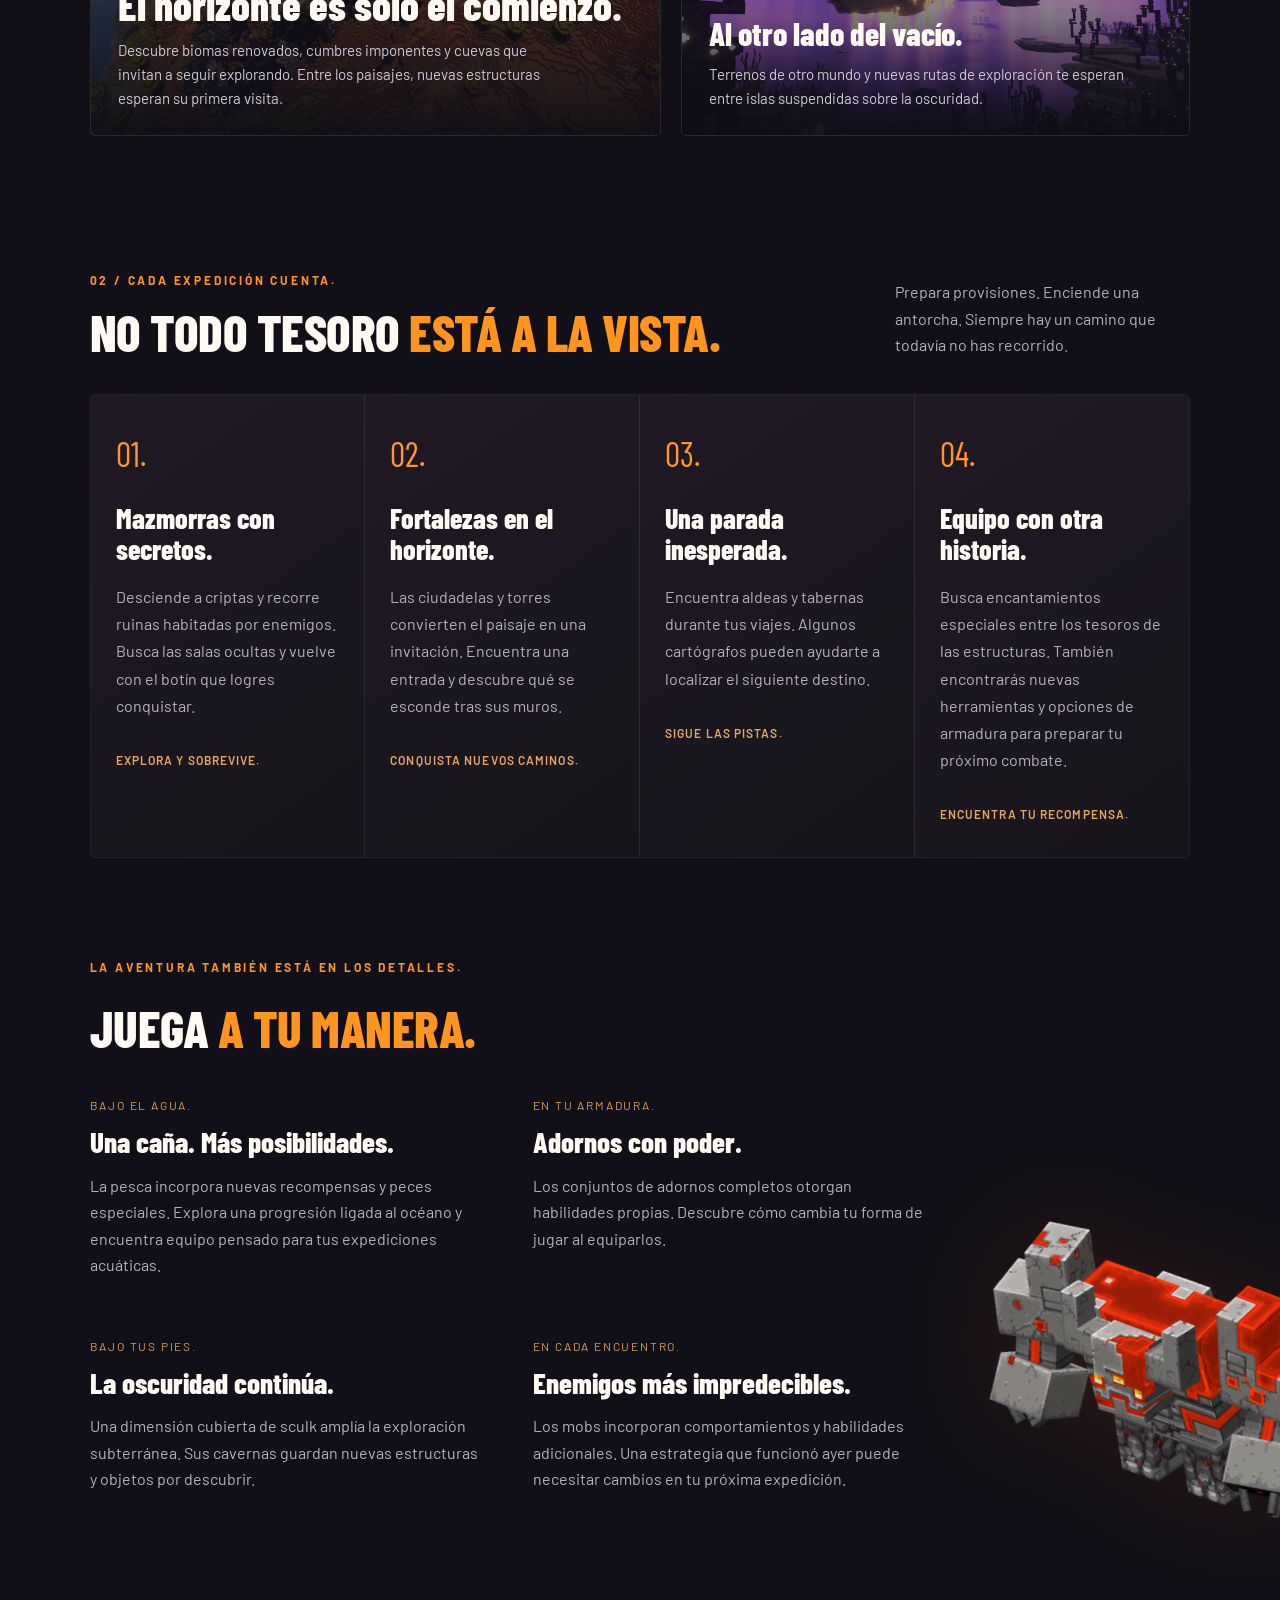
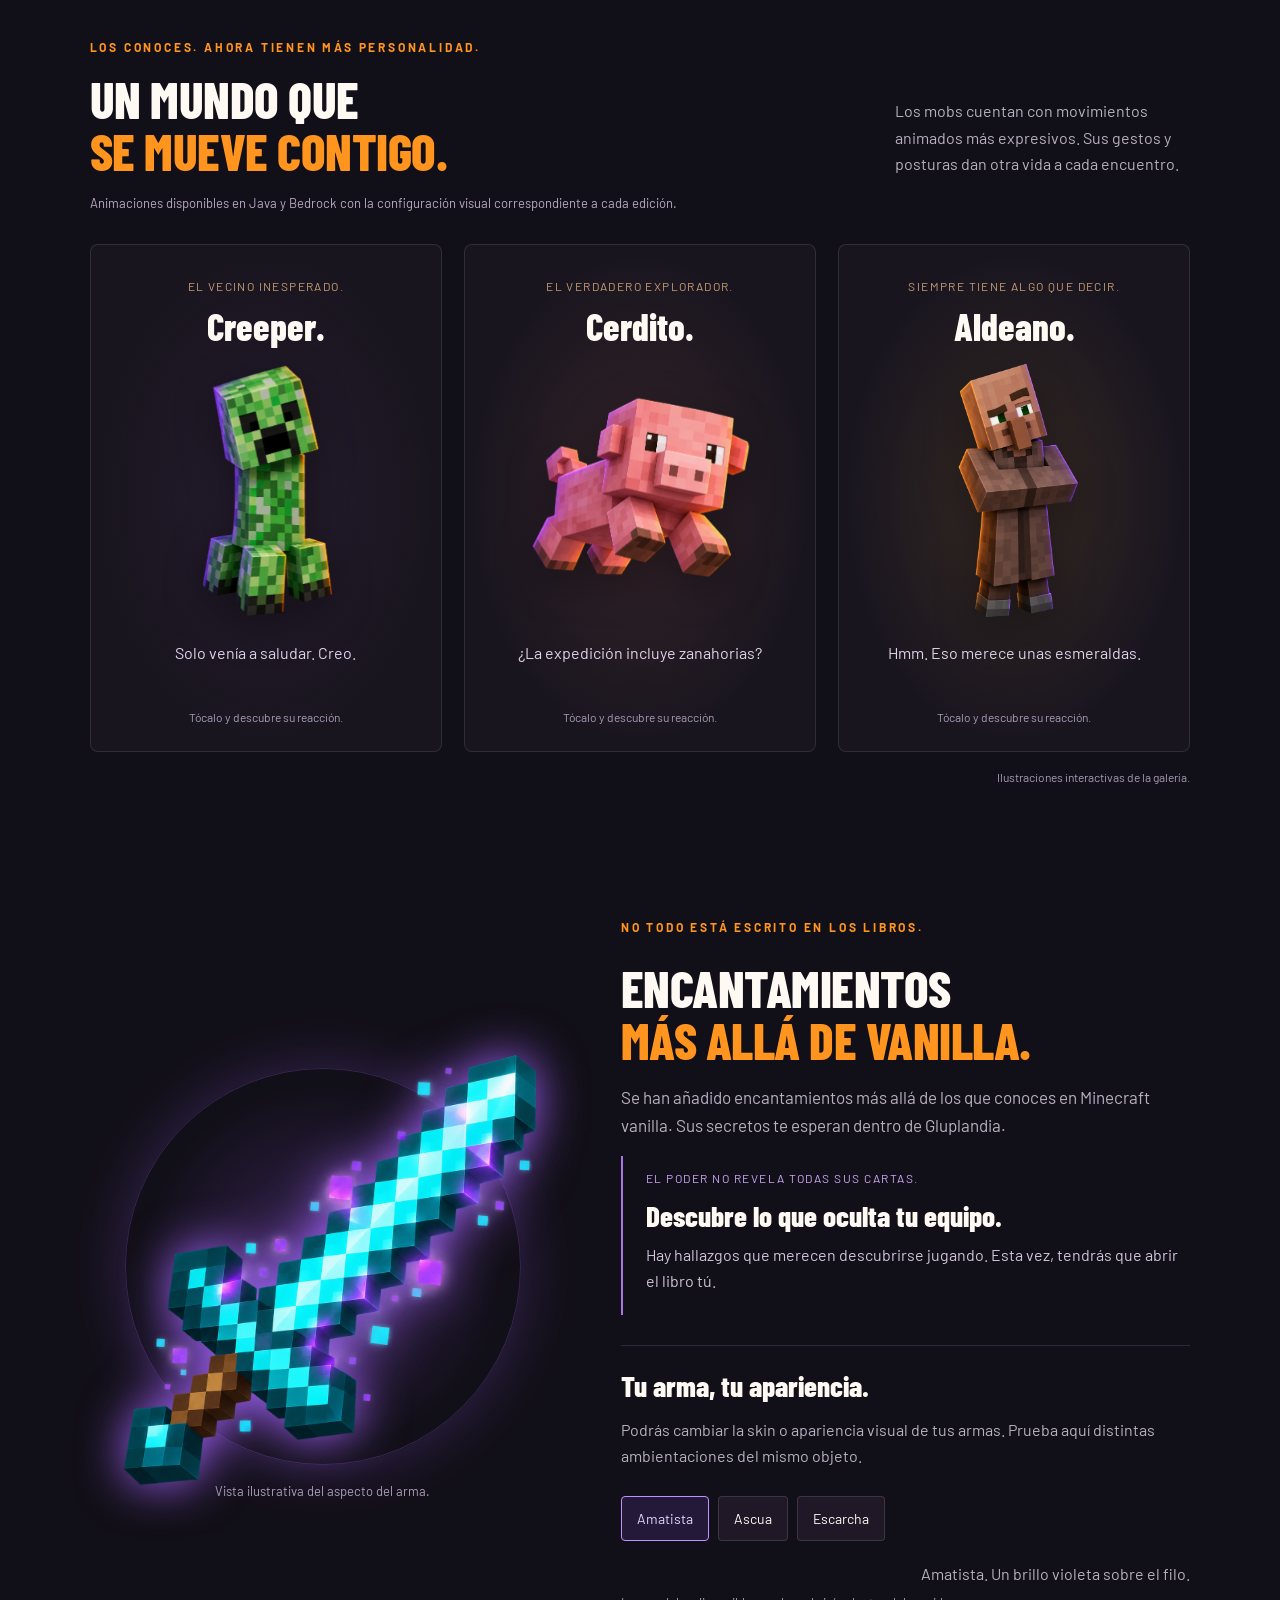
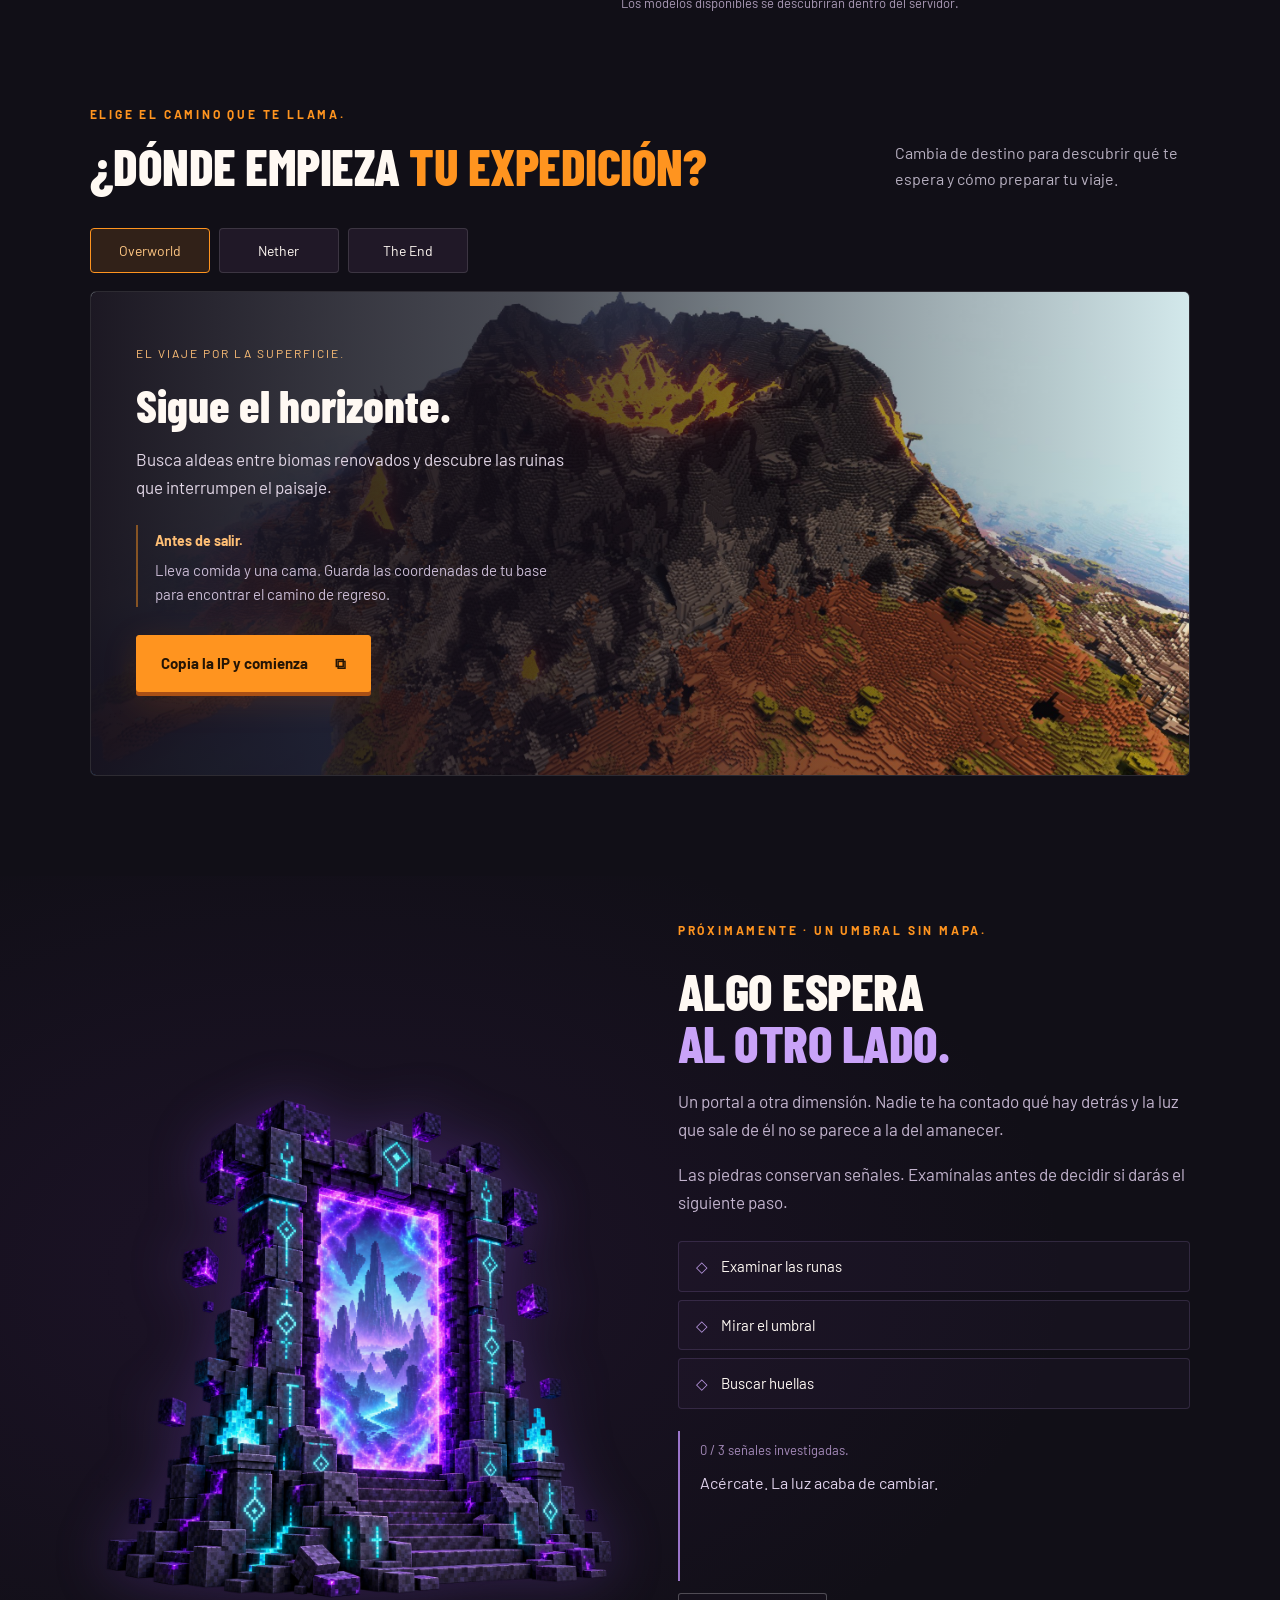
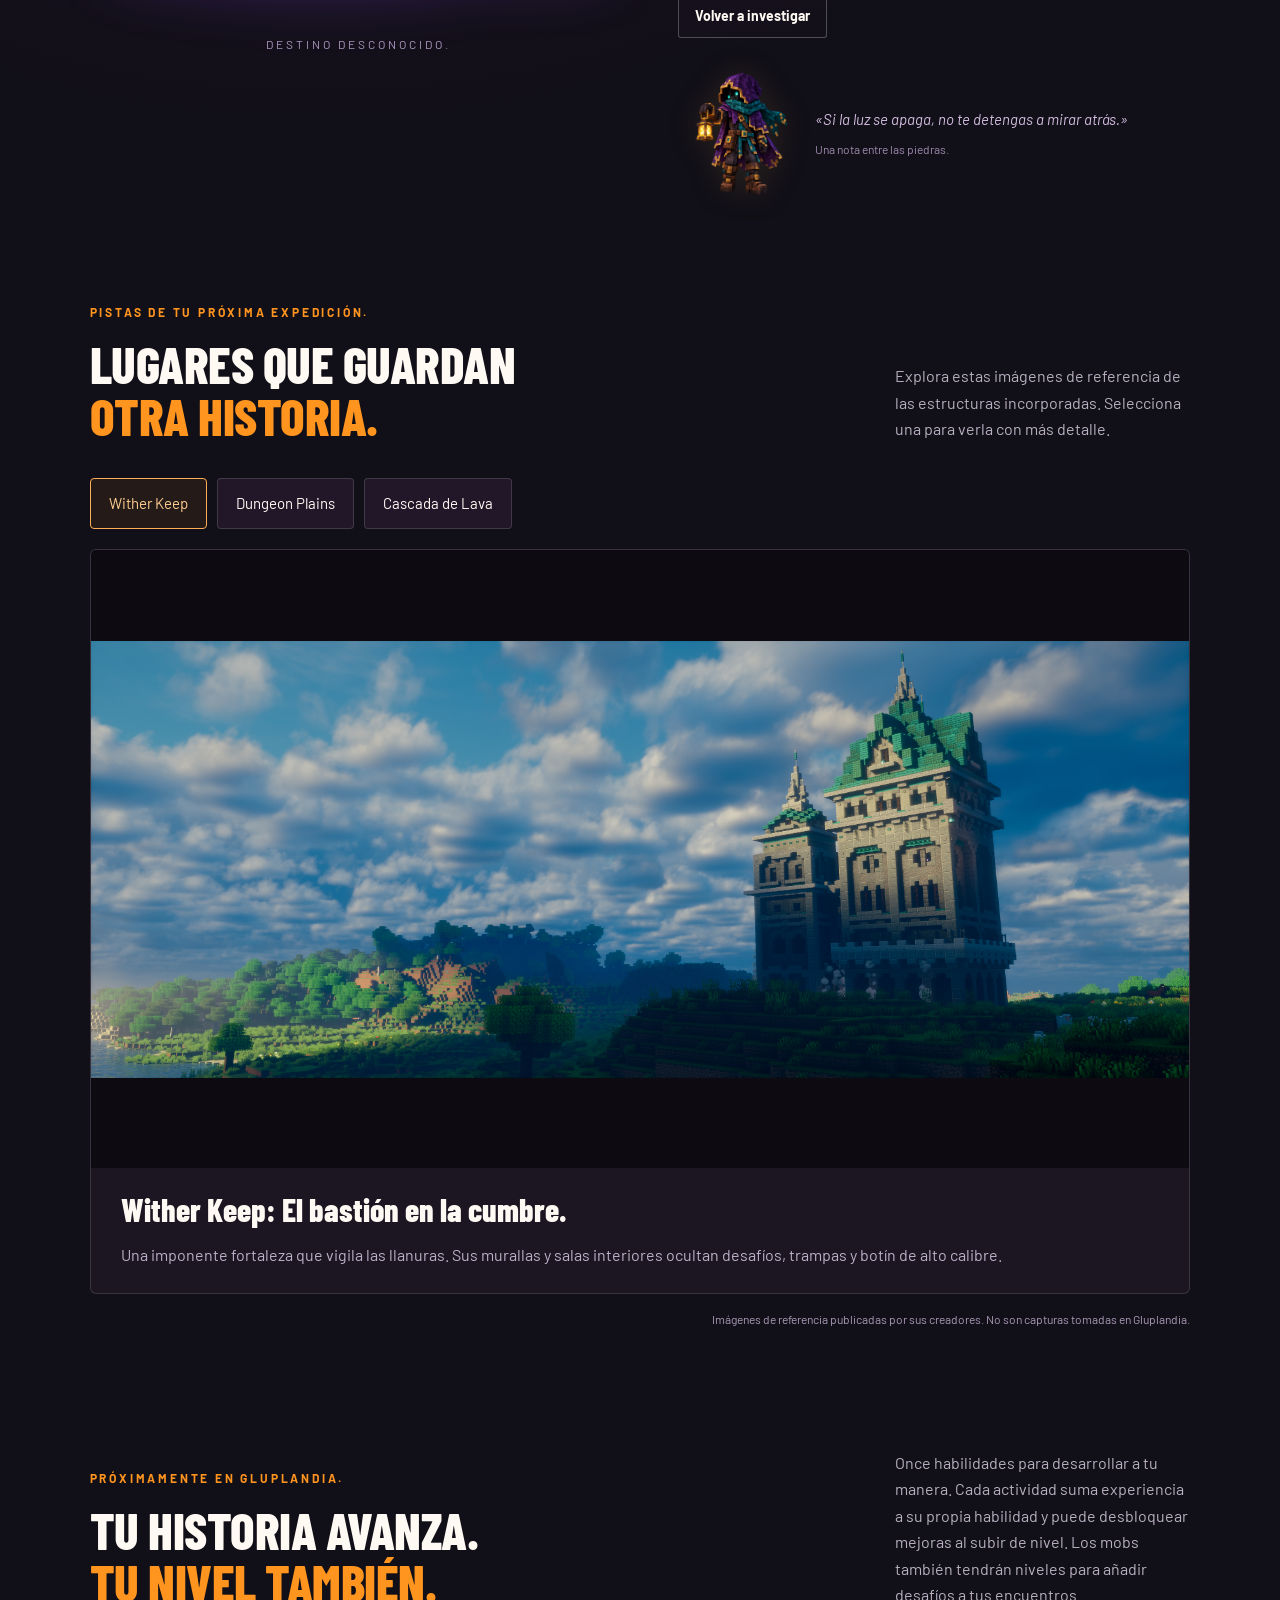
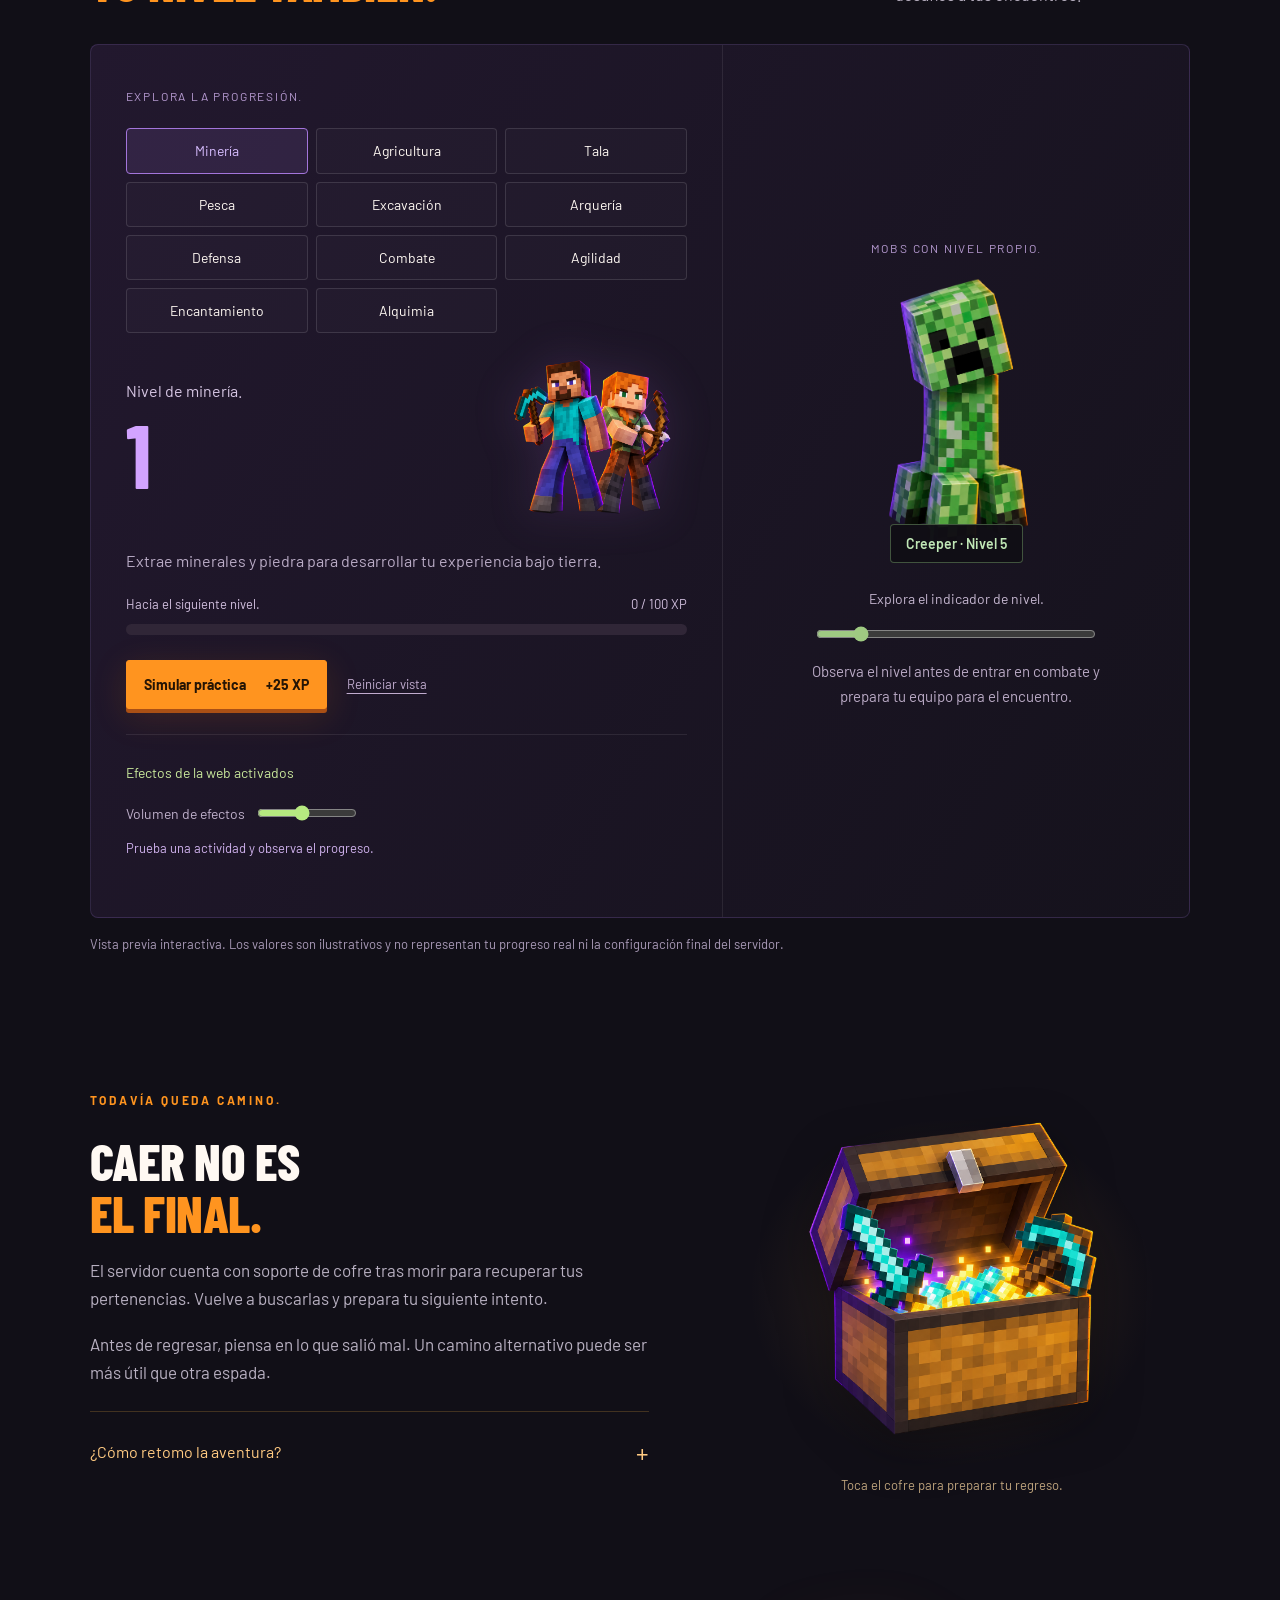
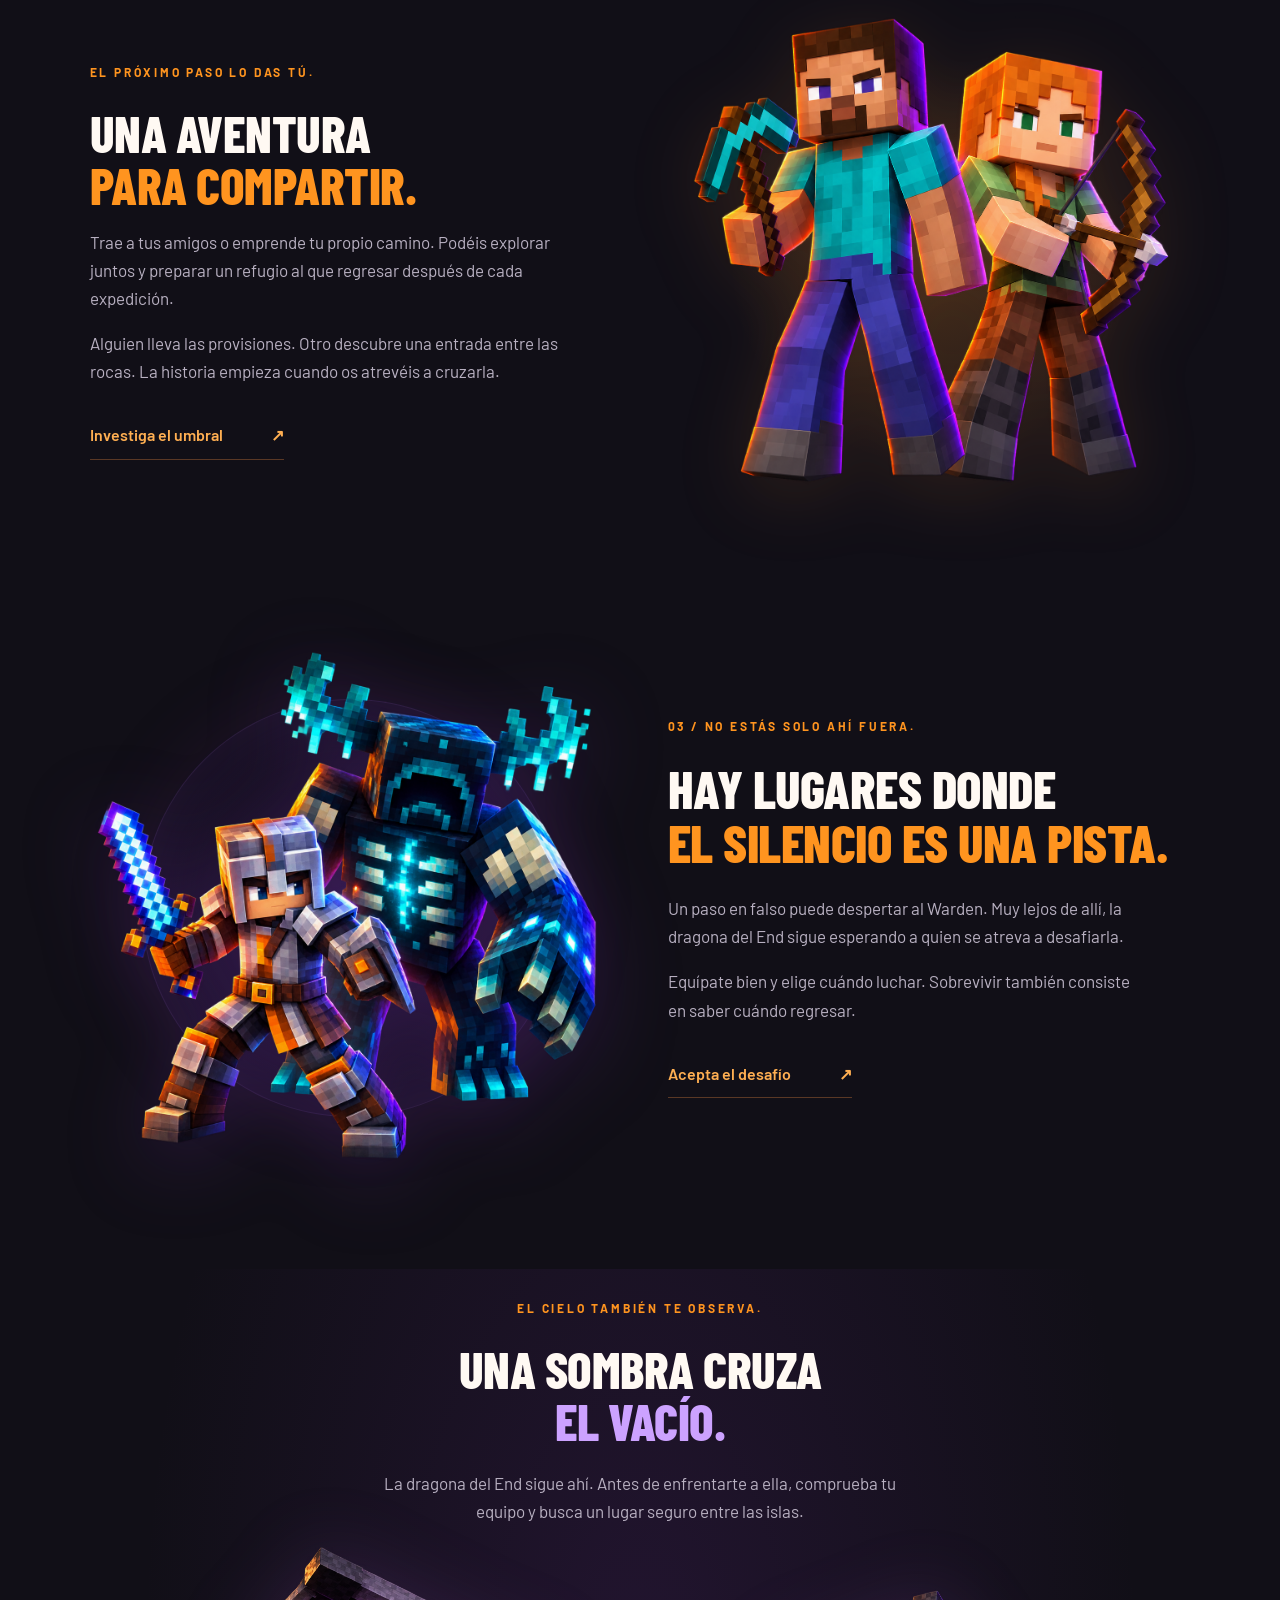
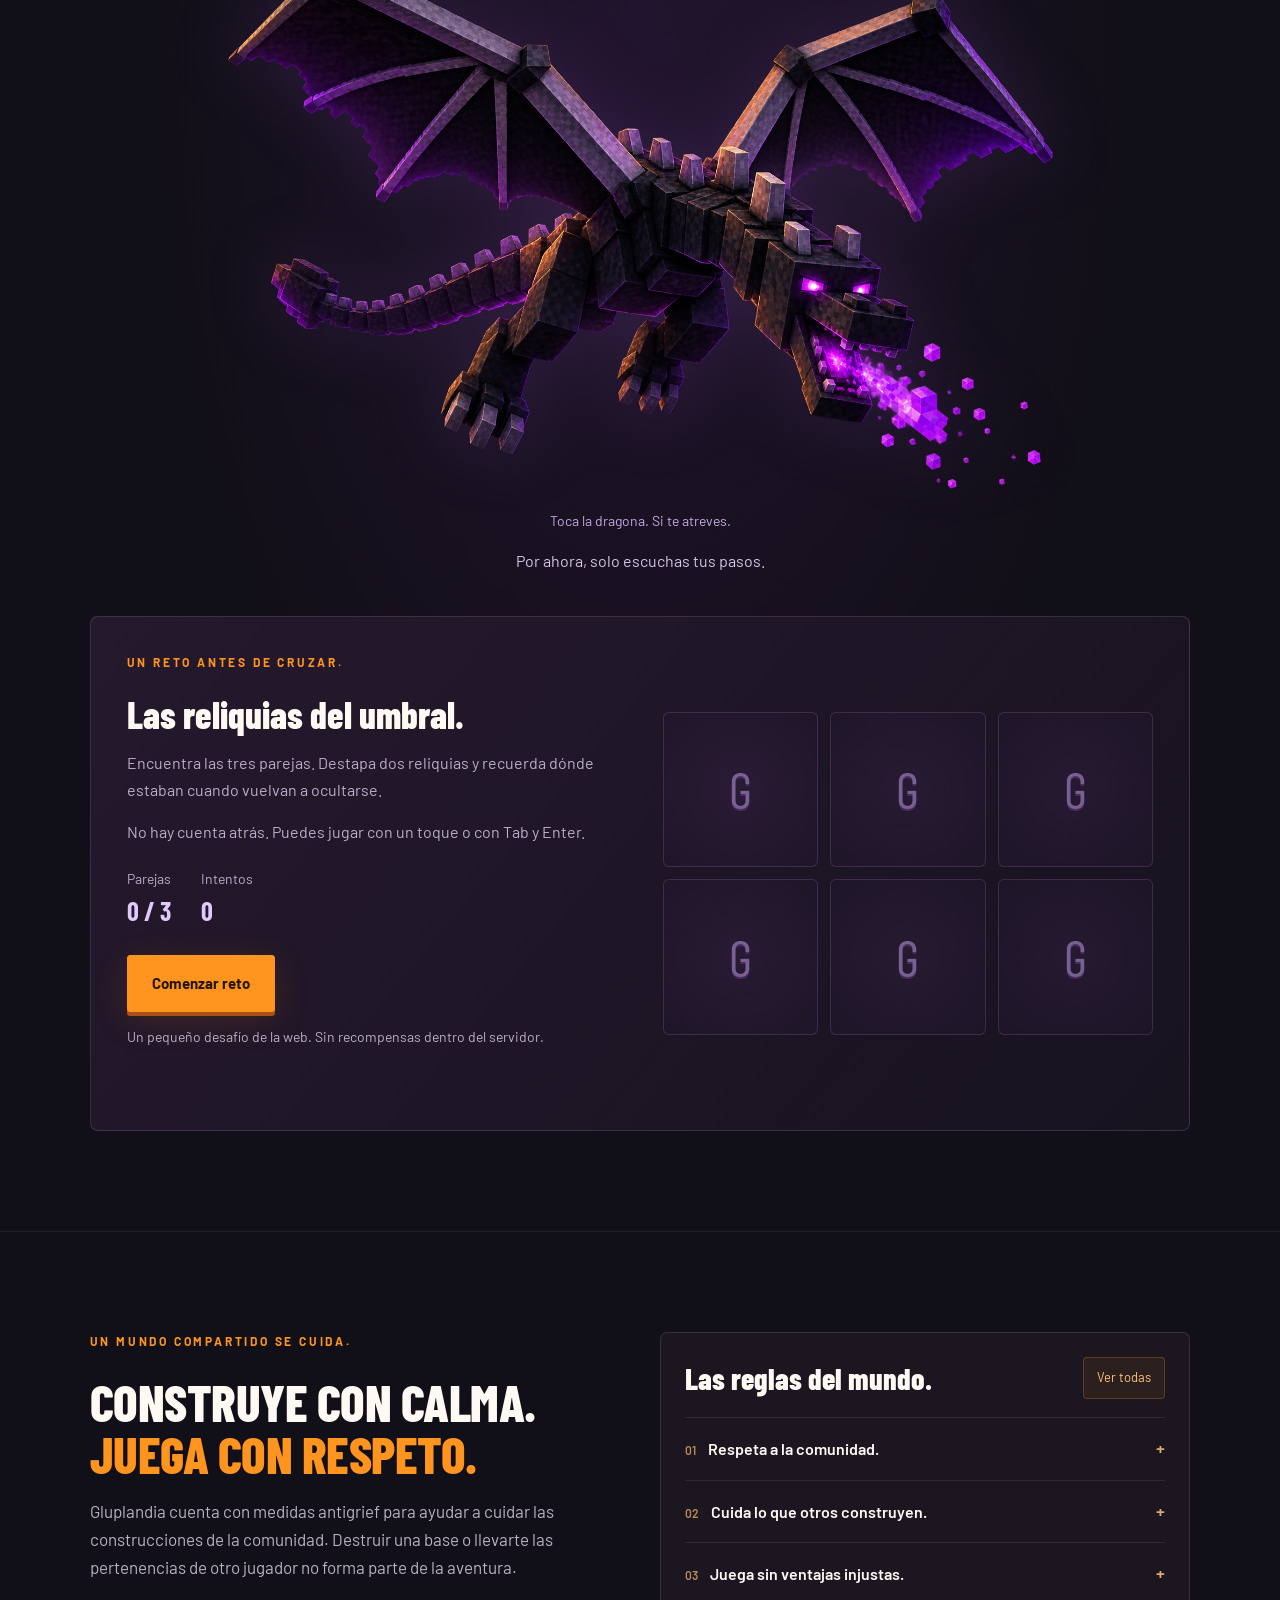
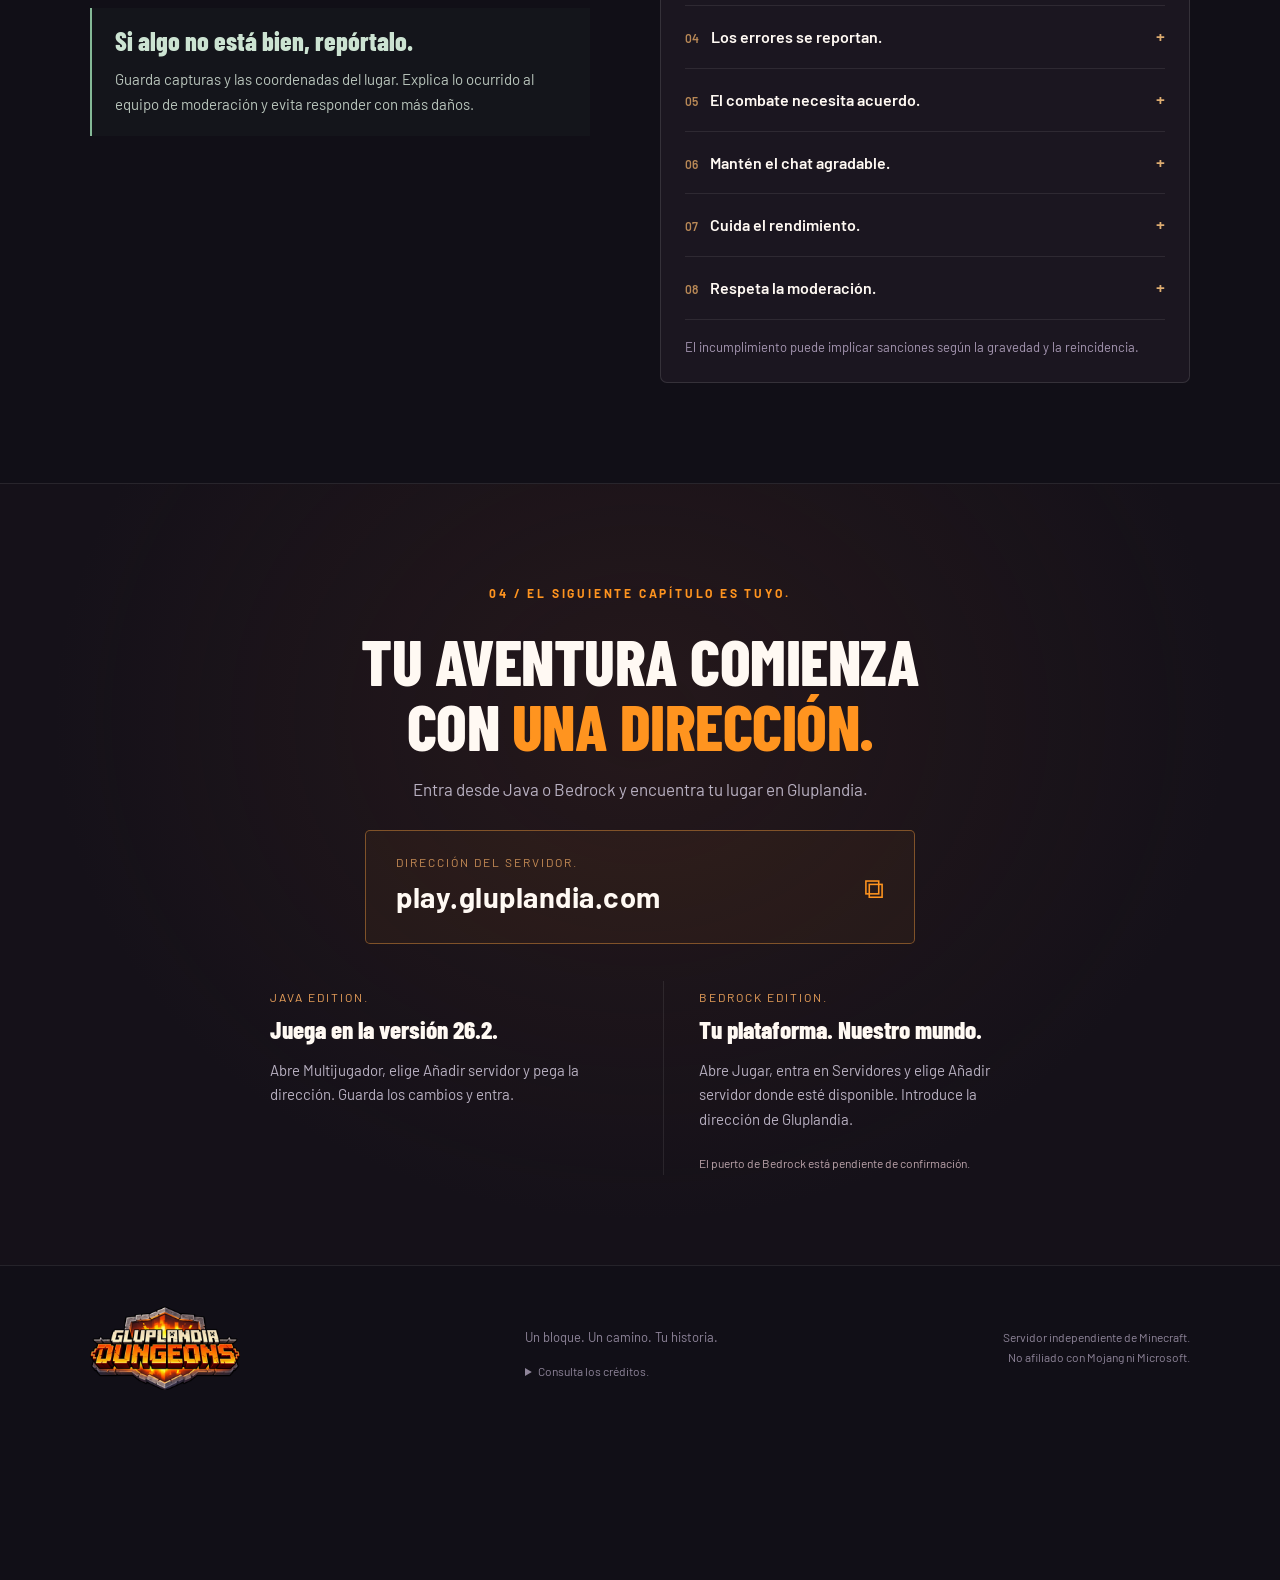
==== commit e867dff7: "Update index.html" ====
--- a/index.html
+++ b/index.html
@@ -1,5 +1,5 @@
 <!doctype html>
-<html lang="es"><head><meta charset="UTF-8"><meta name="viewport" content="width=device-width,initial-scale=1,viewport-fit=cover"><meta name="theme-color" content="#110e18"><meta name="description" content="Descubre Gluplandia Dungeons. Explora mazmorras, conquista fortalezas y encuentra tu próxima aventura. Java 26.2 y Bedrock en play.gluplandia.com."><title>Gluplandia Dungeons · Tu próxima aventura</title><link rel="stylesheet" href="style.css?v=dragon-play-7">
+<html lang="es"><head><meta charset="UTF-8"><meta name="viewport" content="width=device-width,initial-scale=1,viewport-fit=cover"><meta name="theme-color" content="#110e18"><meta name="description" content="Descubre Gluplandia Dungeons. Explora mazmorras, conquista fortalezas y encuentra tu próxima aventura. Java 26.2 y Bedrock en play.gluplandia.com."><title>Gluplandia Dungeons · Tu próxima aventura</title><link rel="stylesheet" href="style.css?v=hero-v2">
 <link rel="canonical" href="https://gluplandia.com/">
 <link rel="icon" href="favicon.ico?v=1" sizes="16x16 32x32 48x48">
 <link rel="icon" type="image/png" sizes="32x32" href="assets/favicon-32.png?v=1">
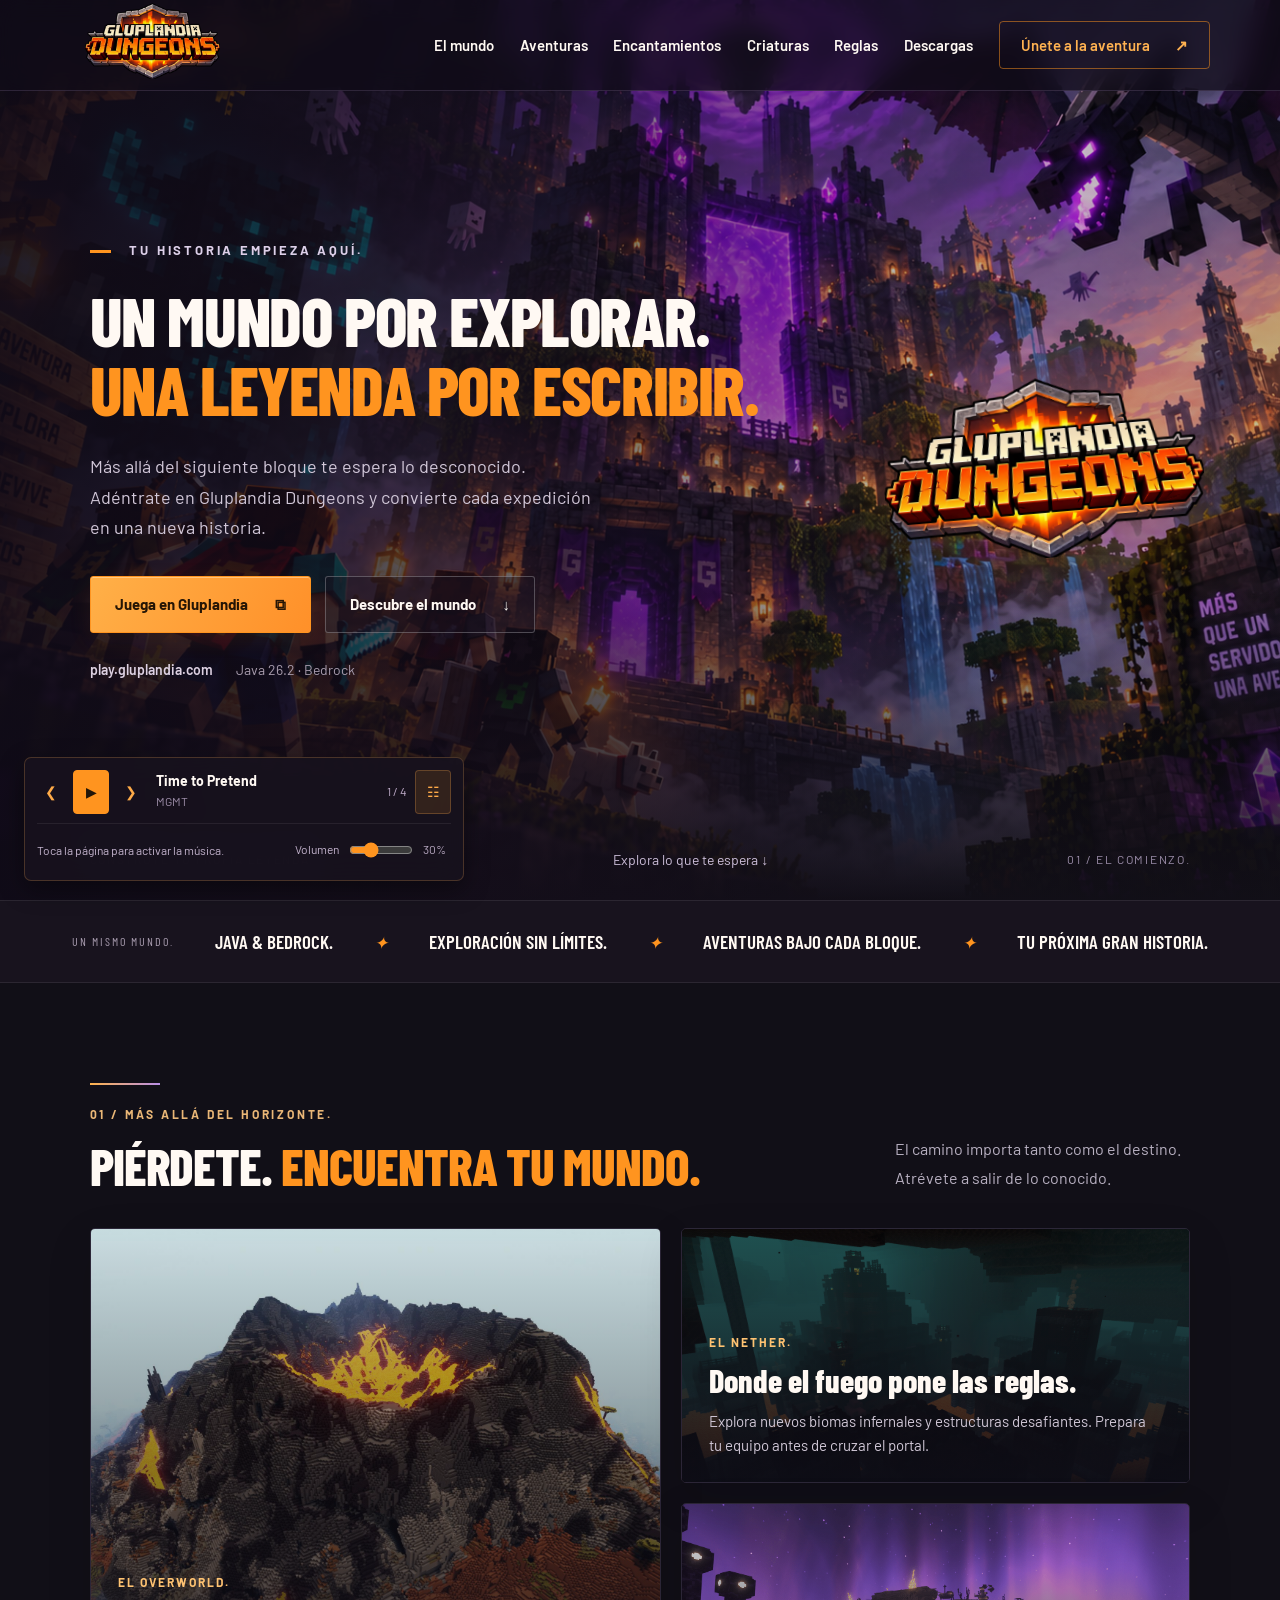
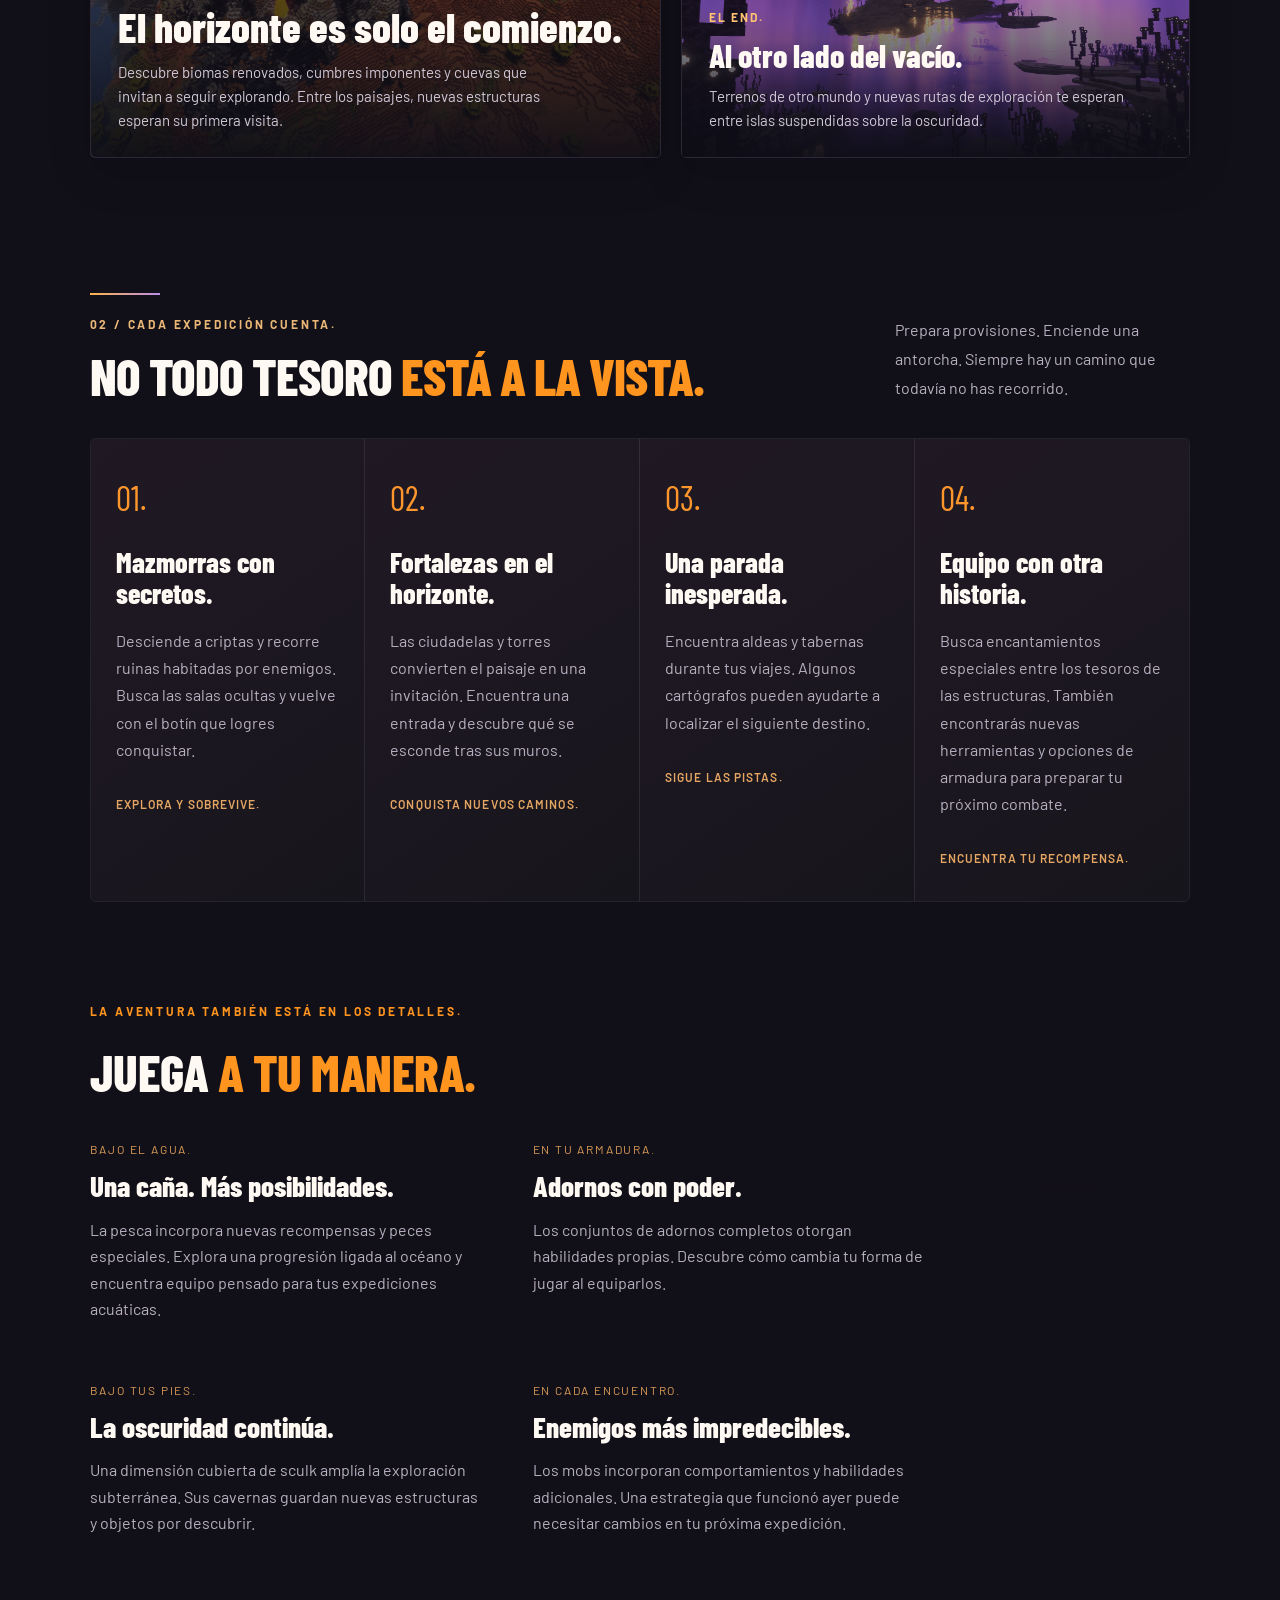
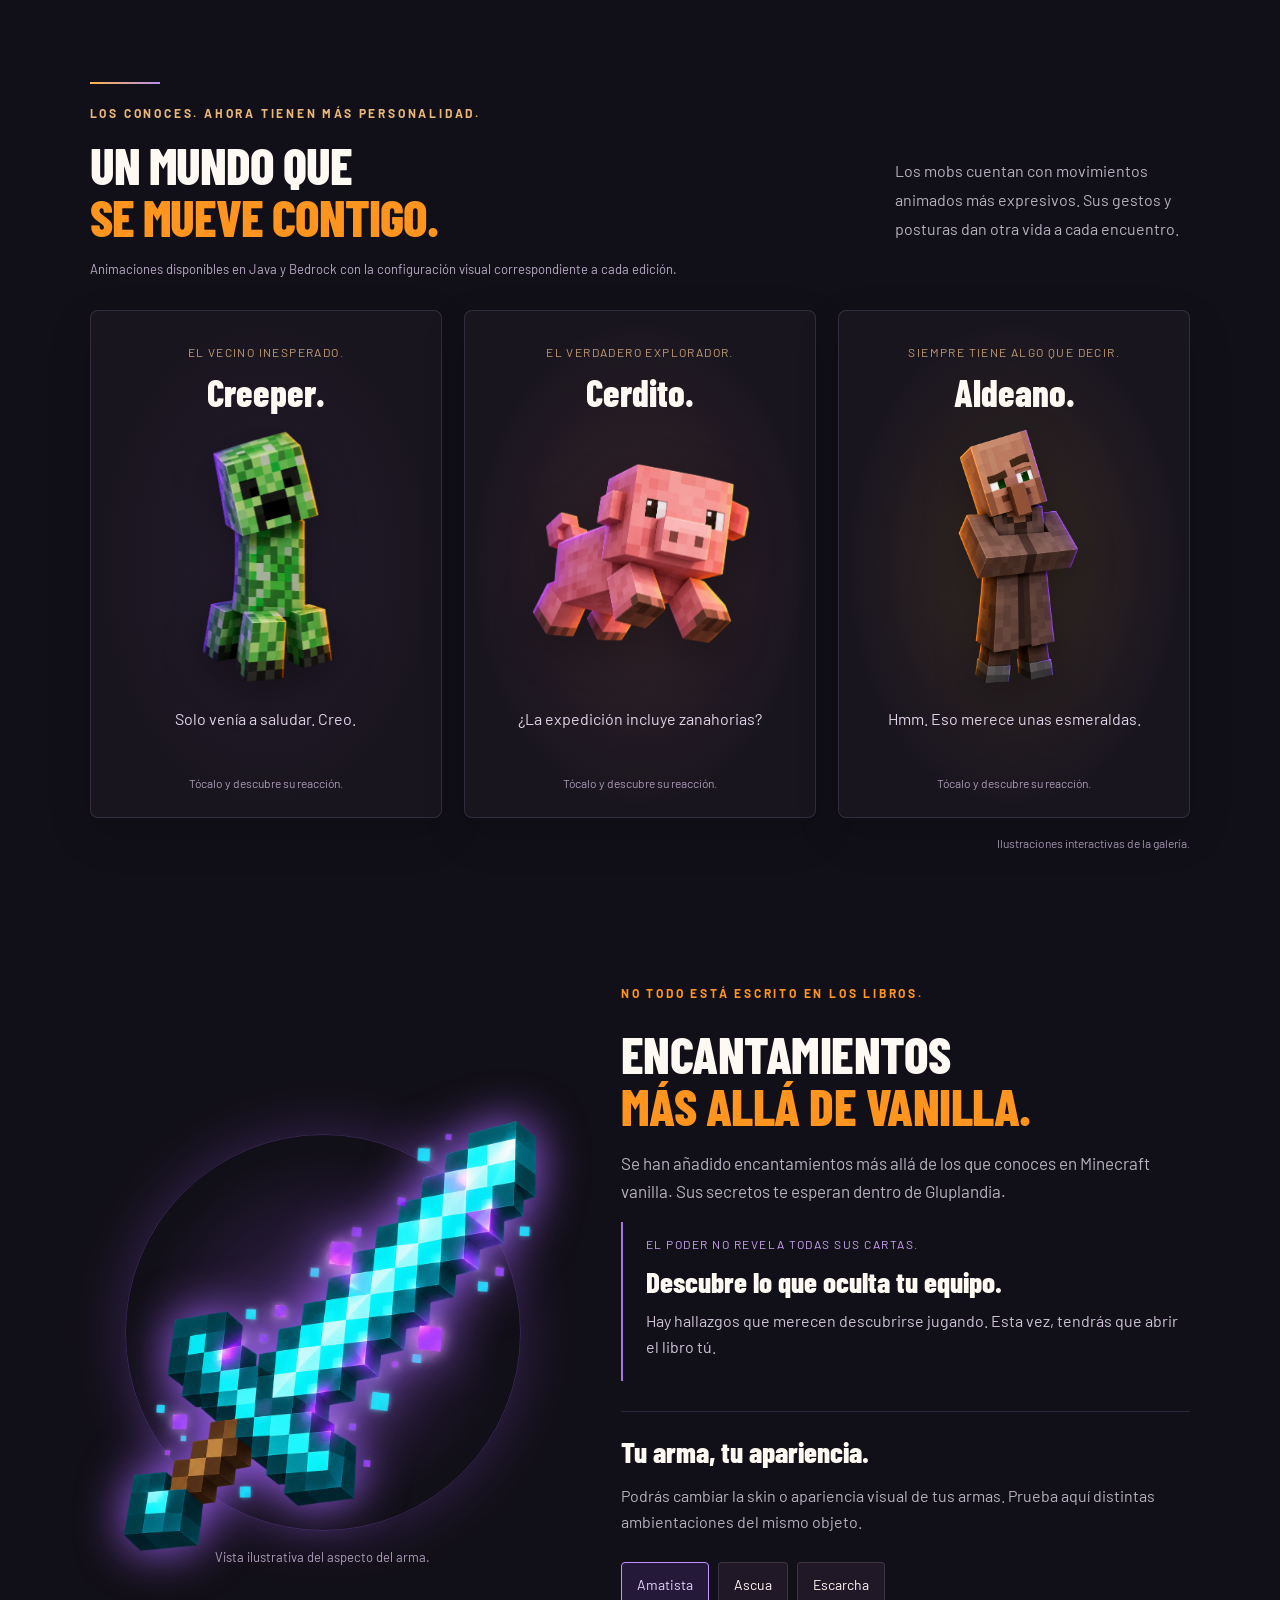
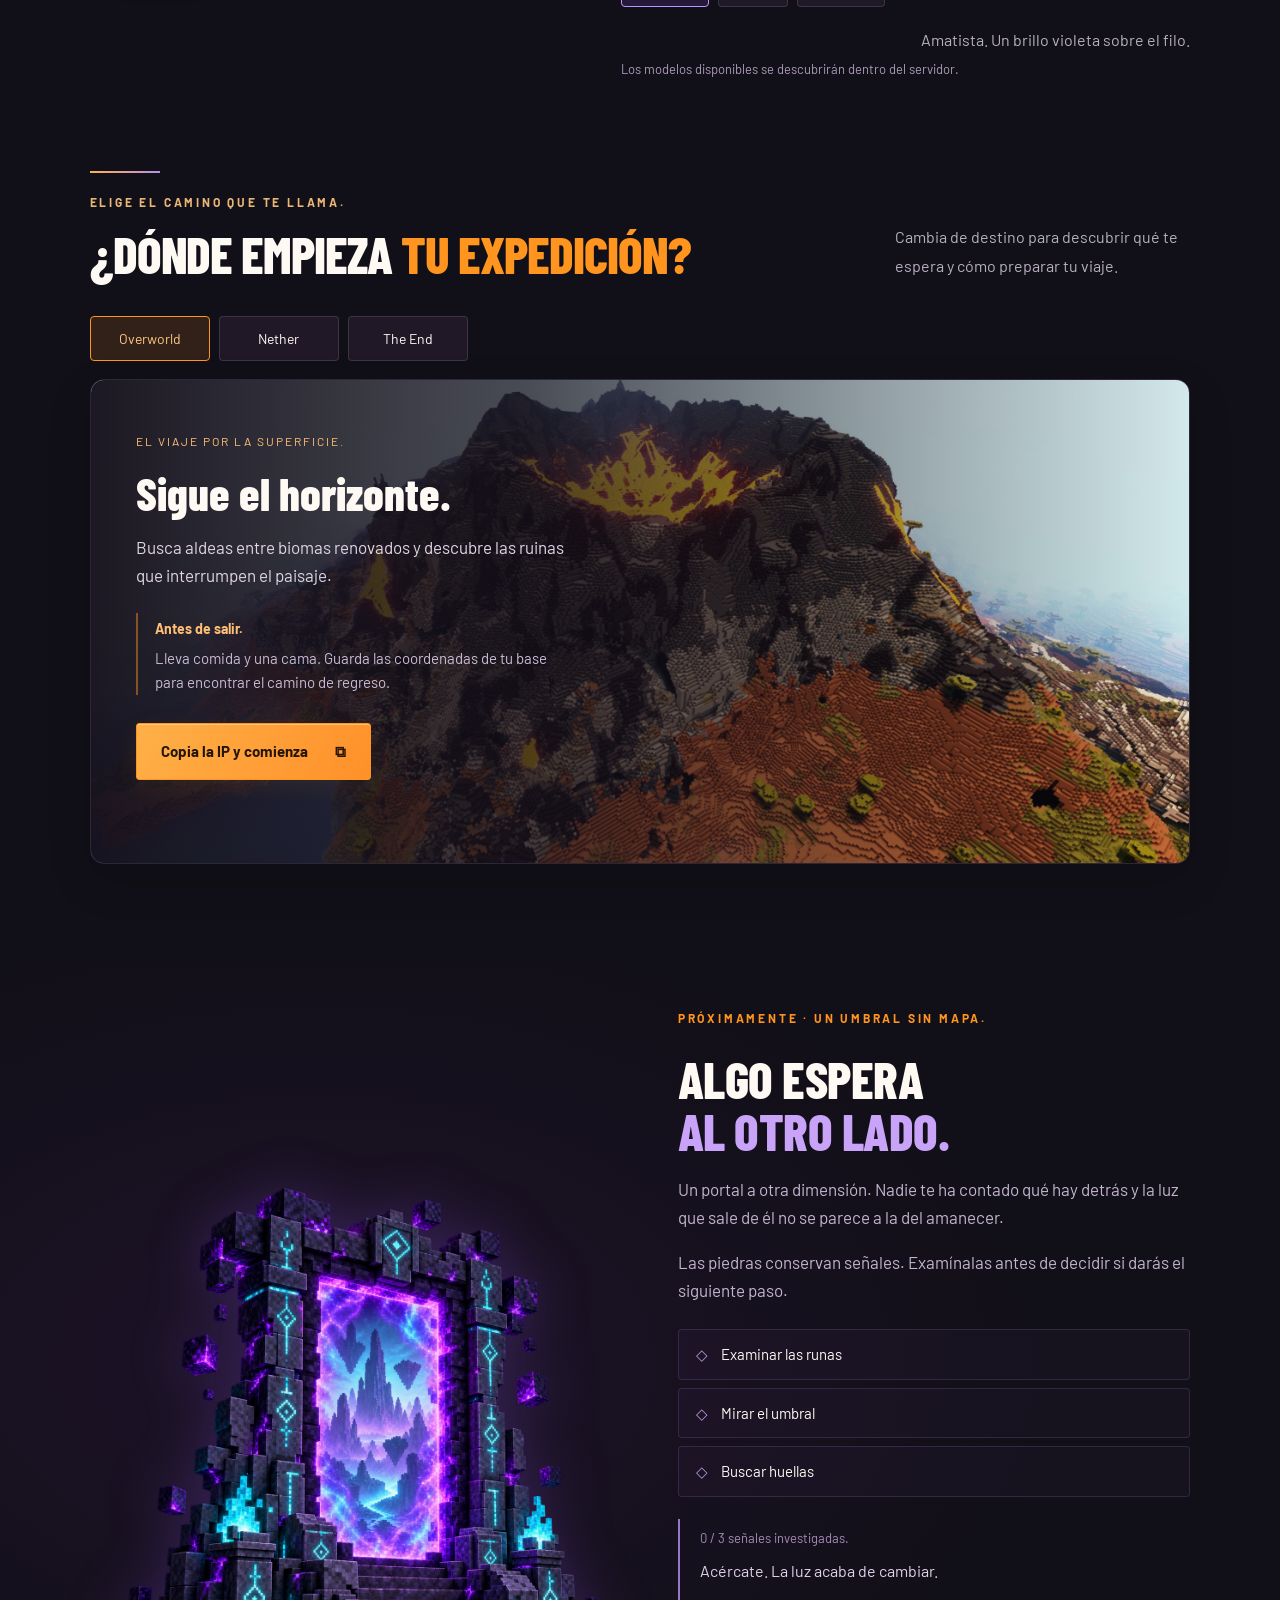
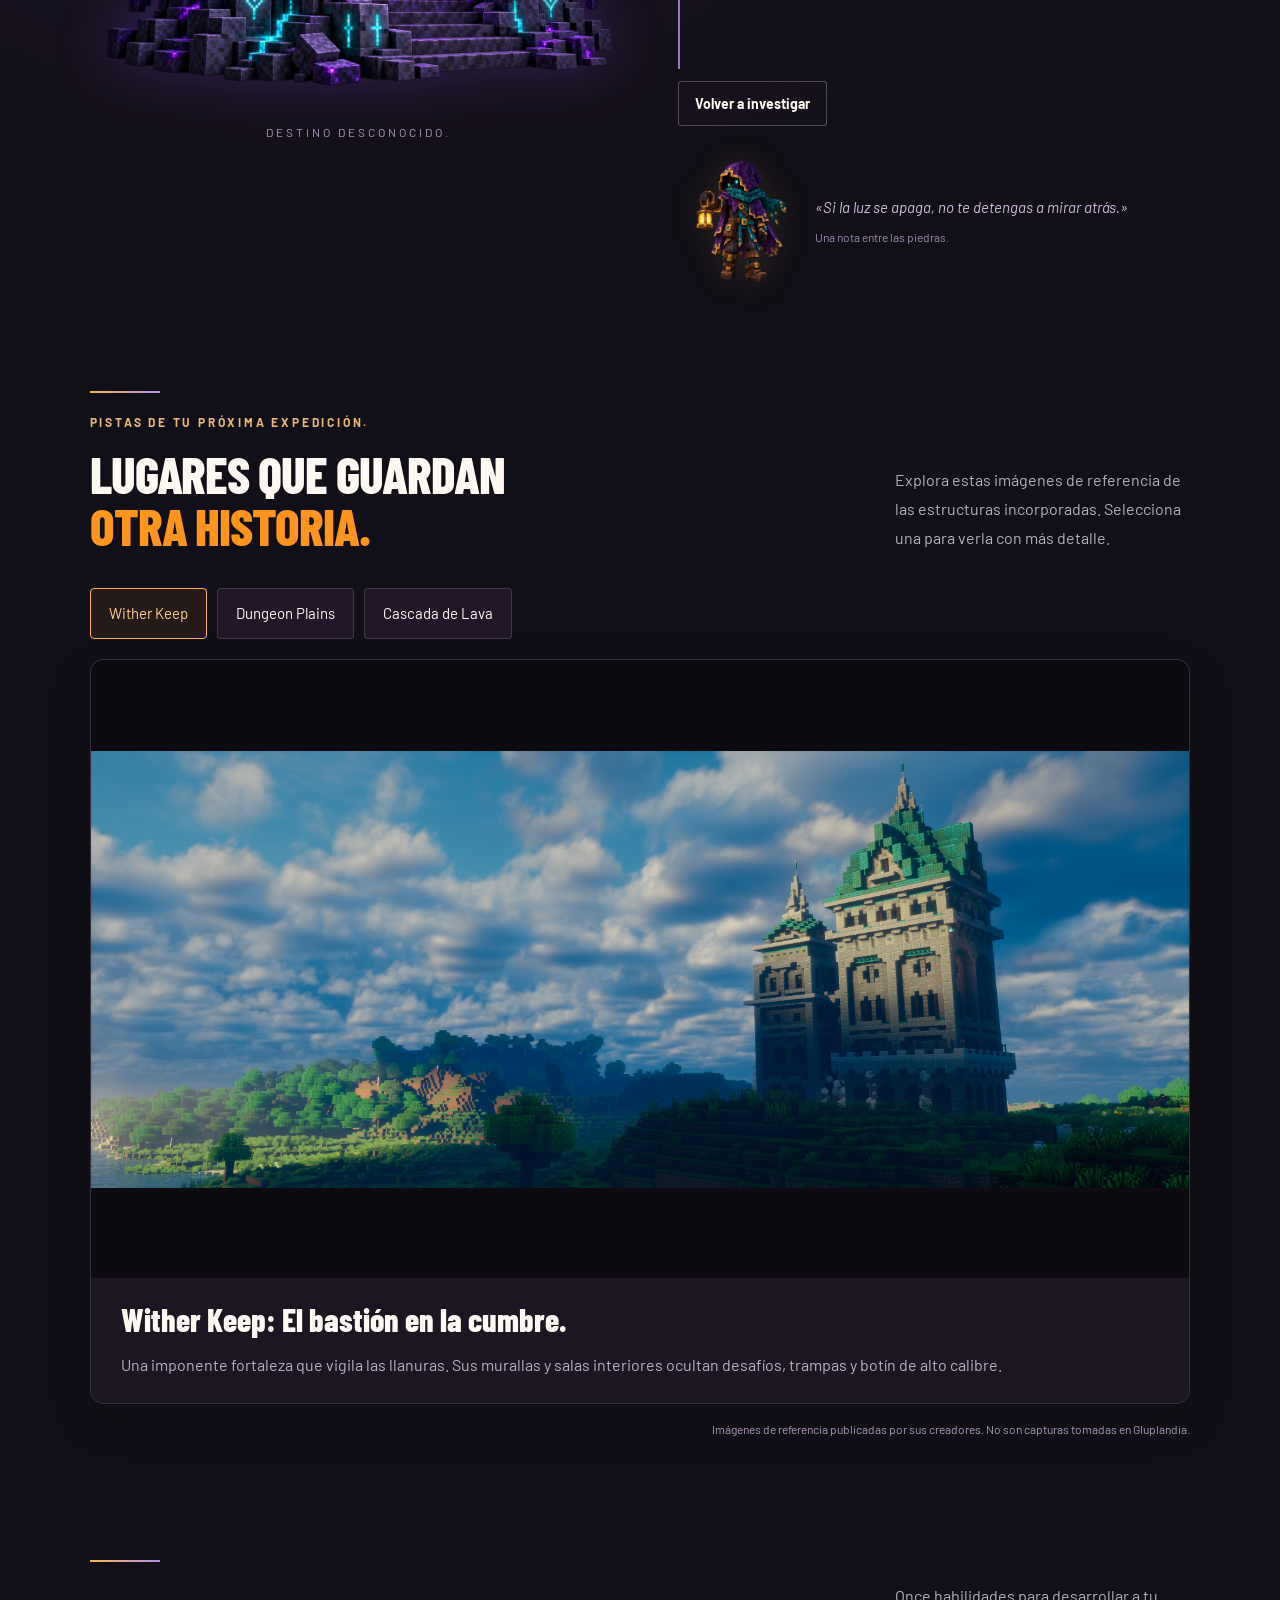
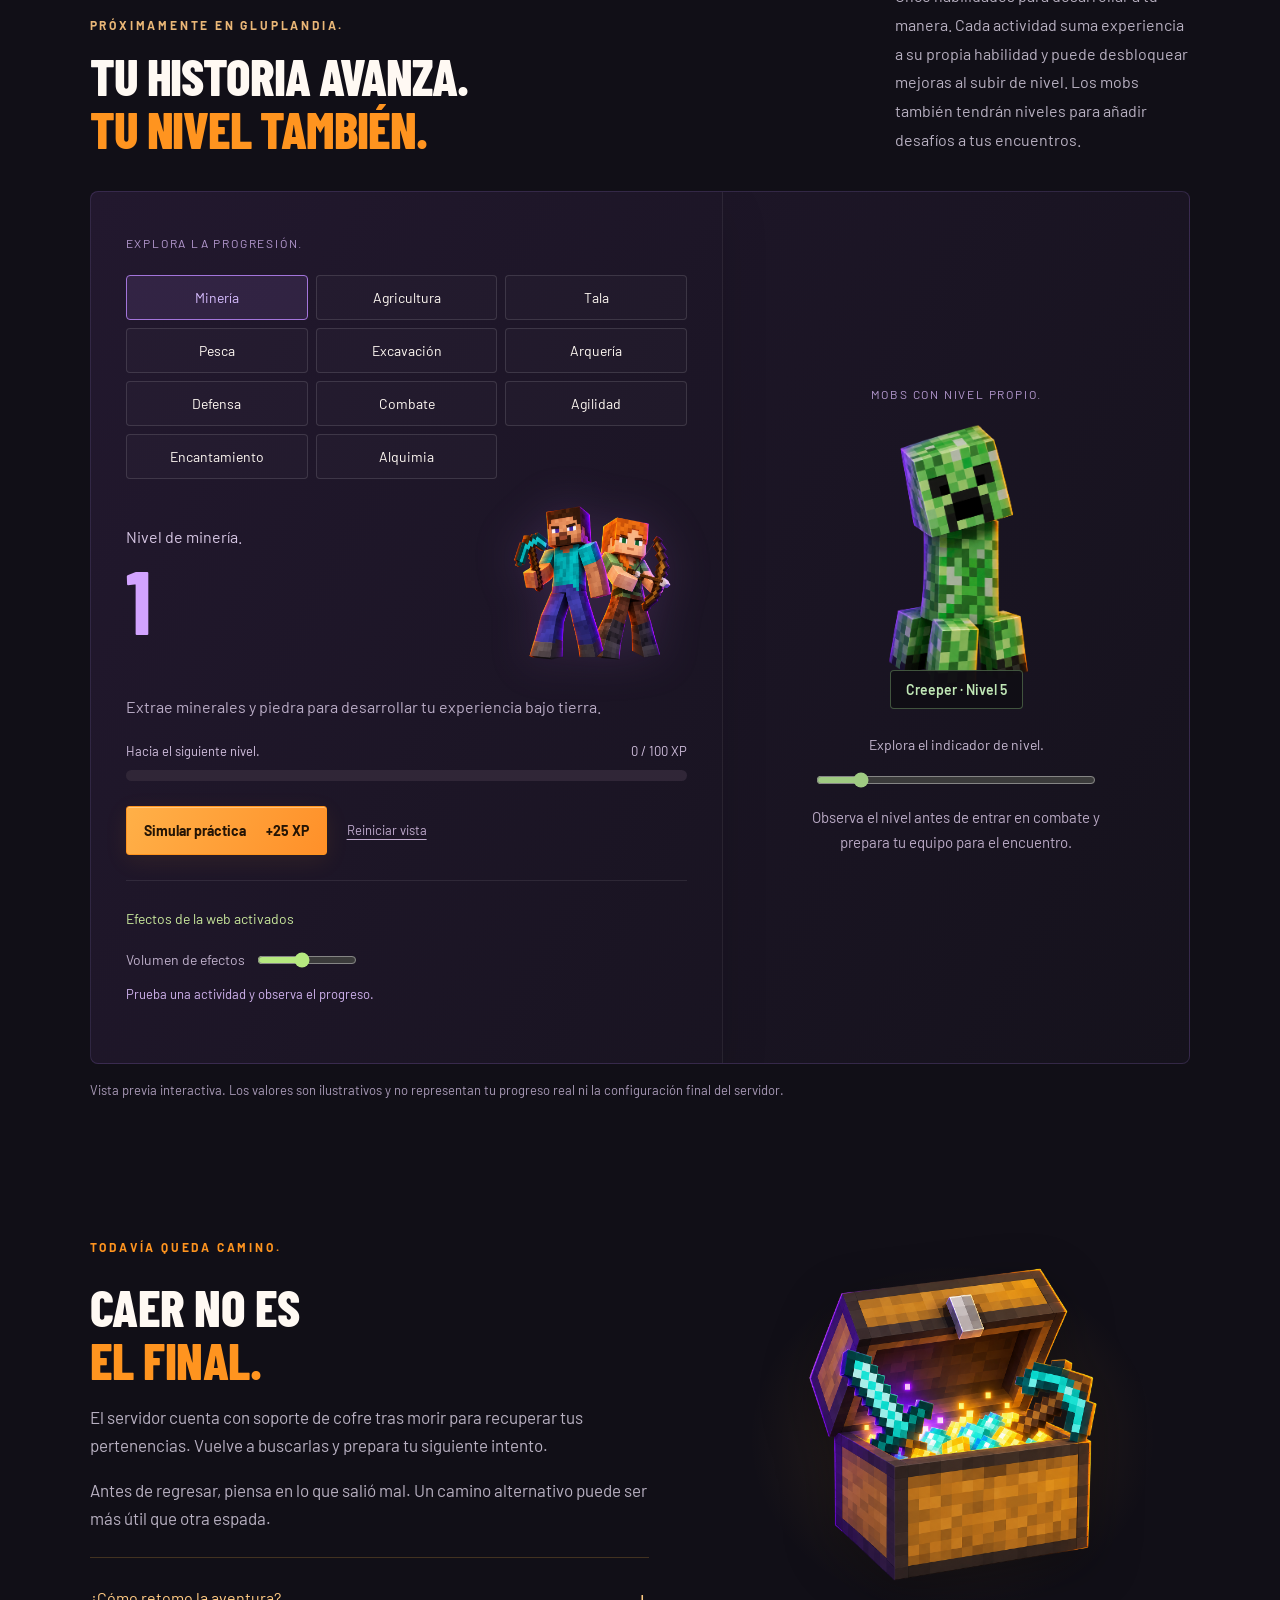
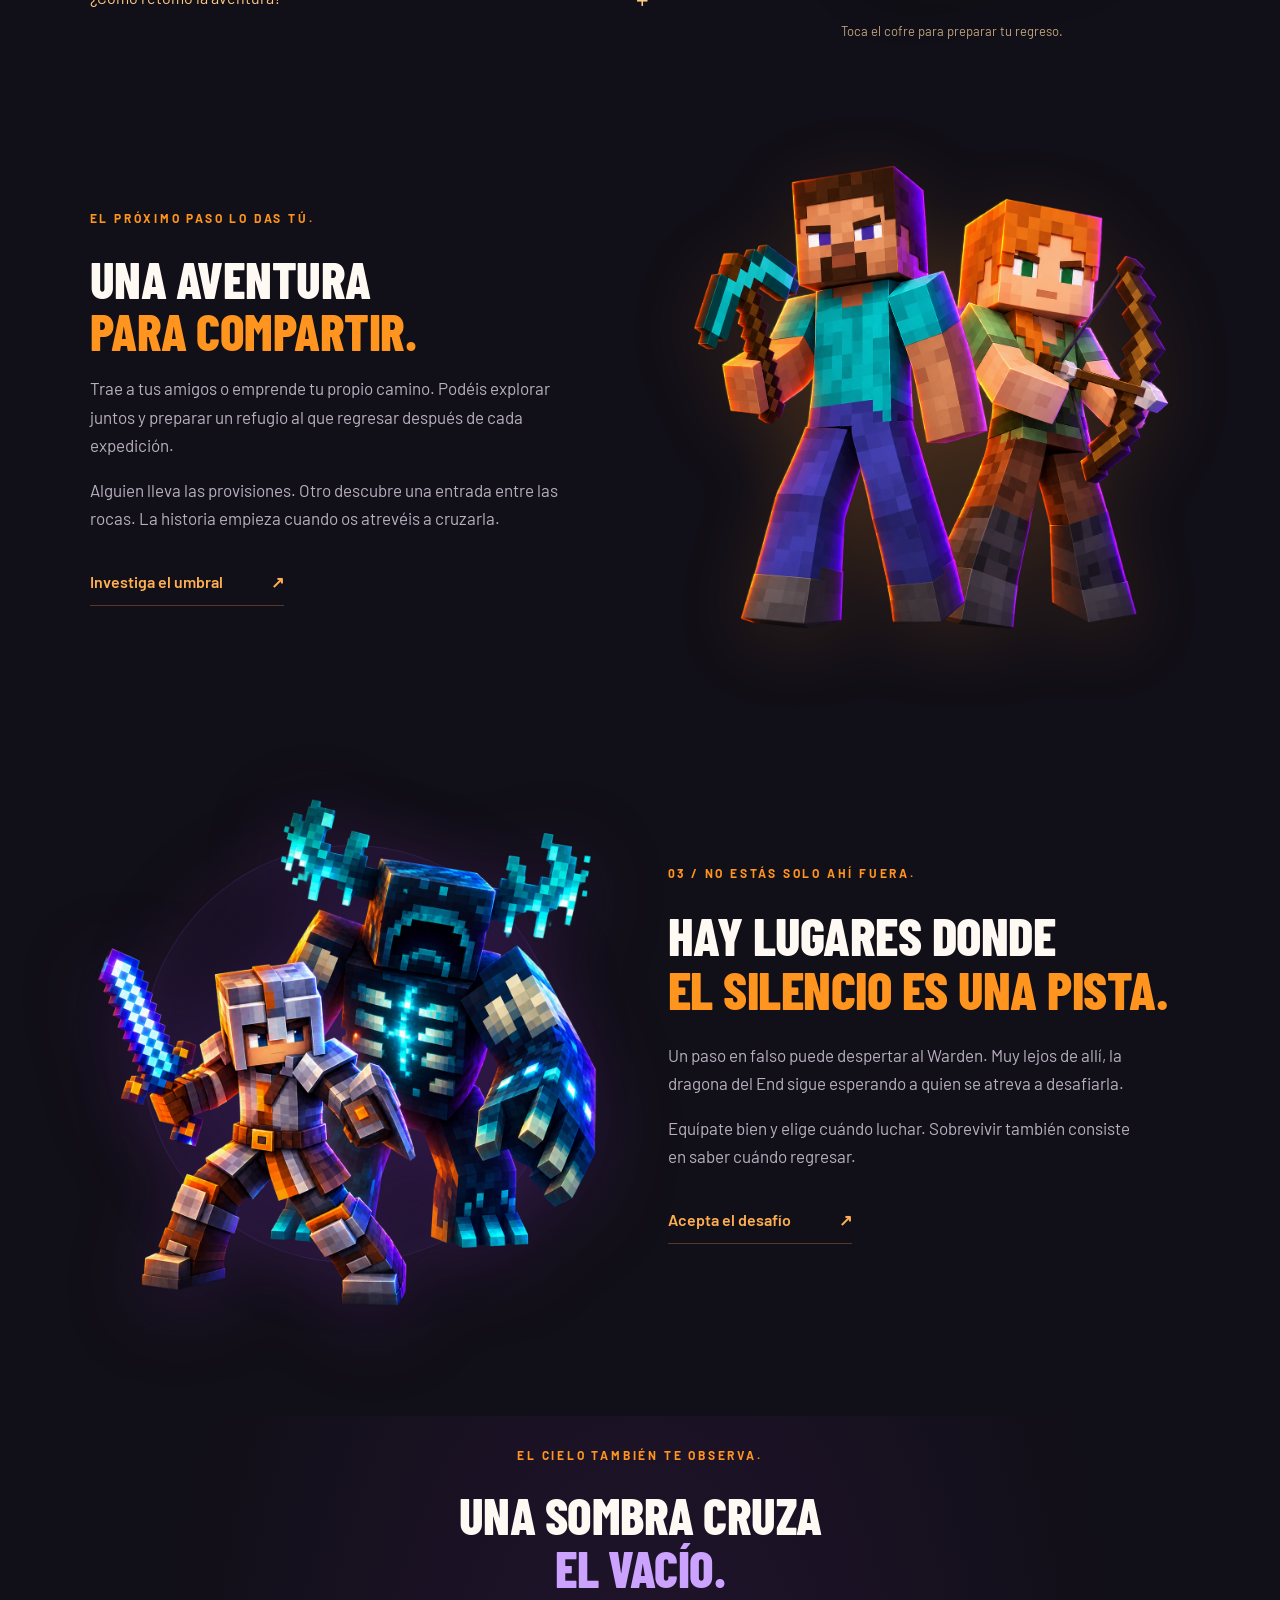
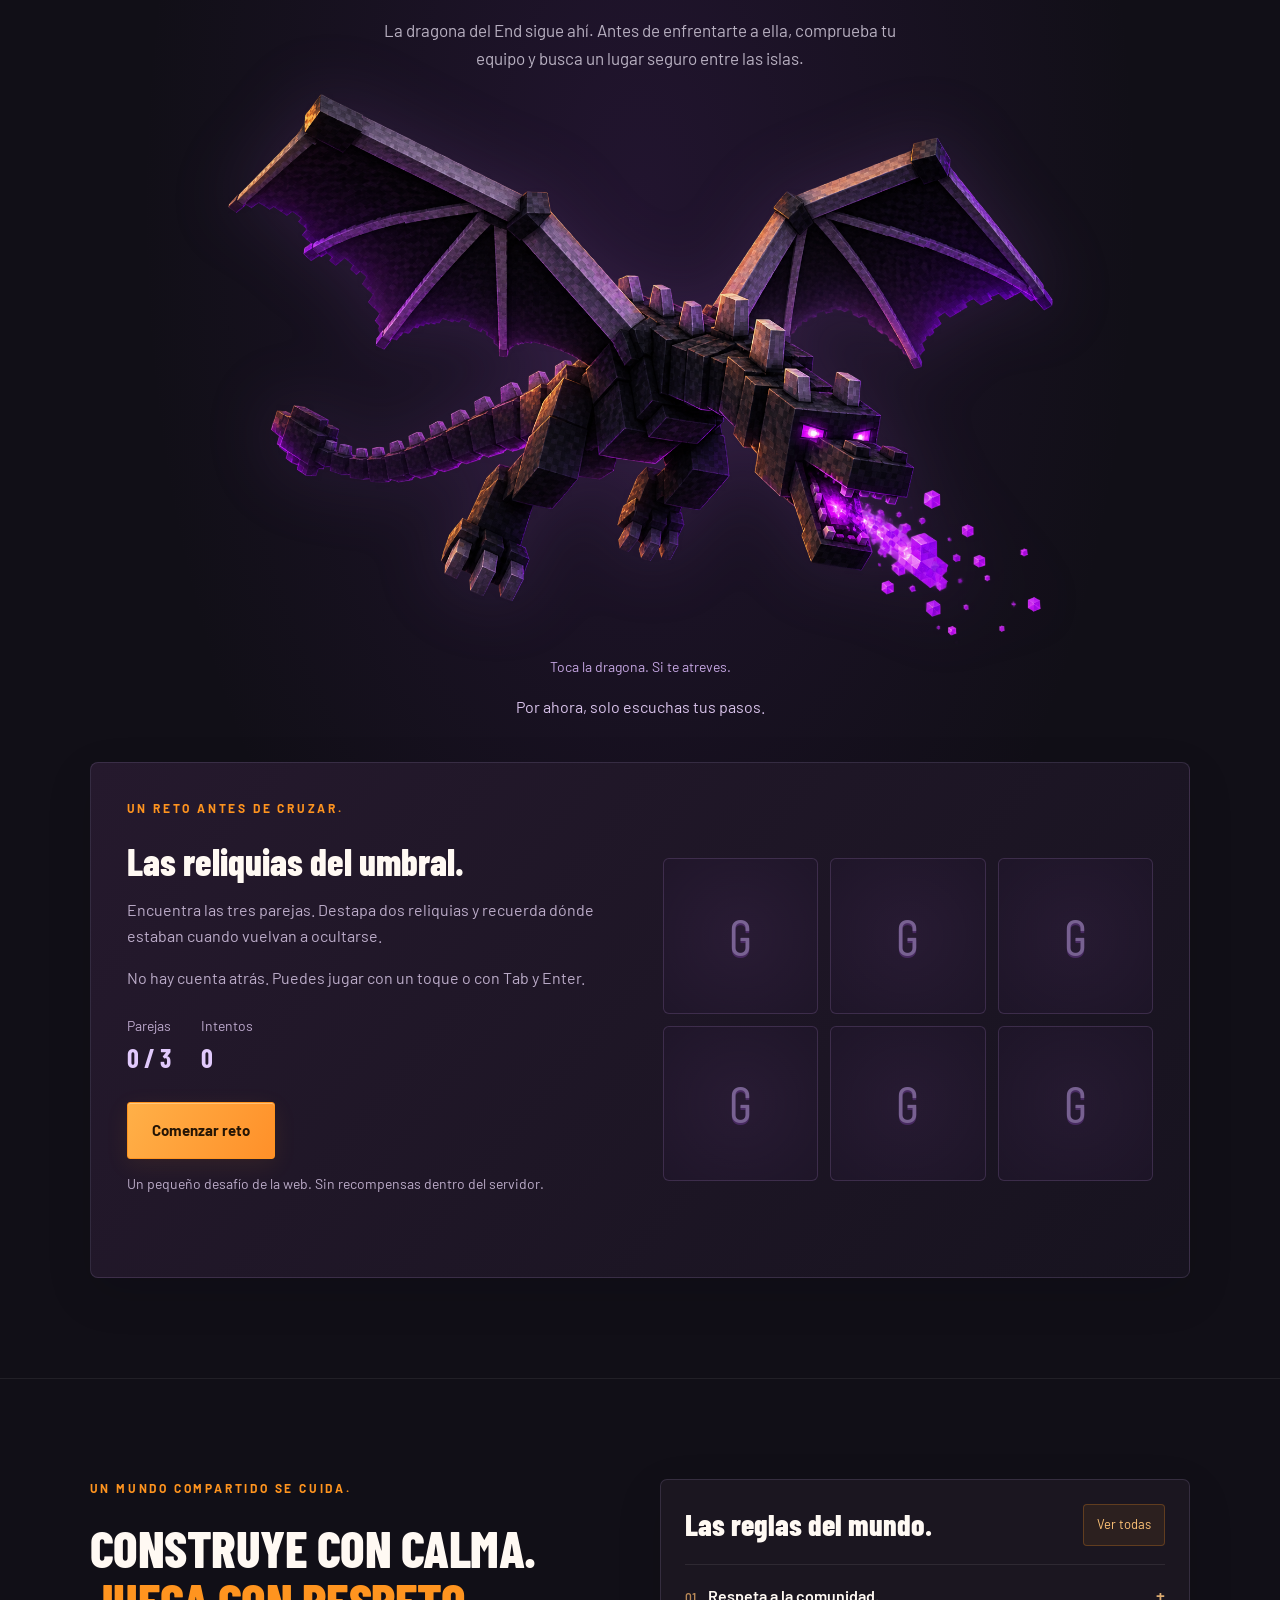
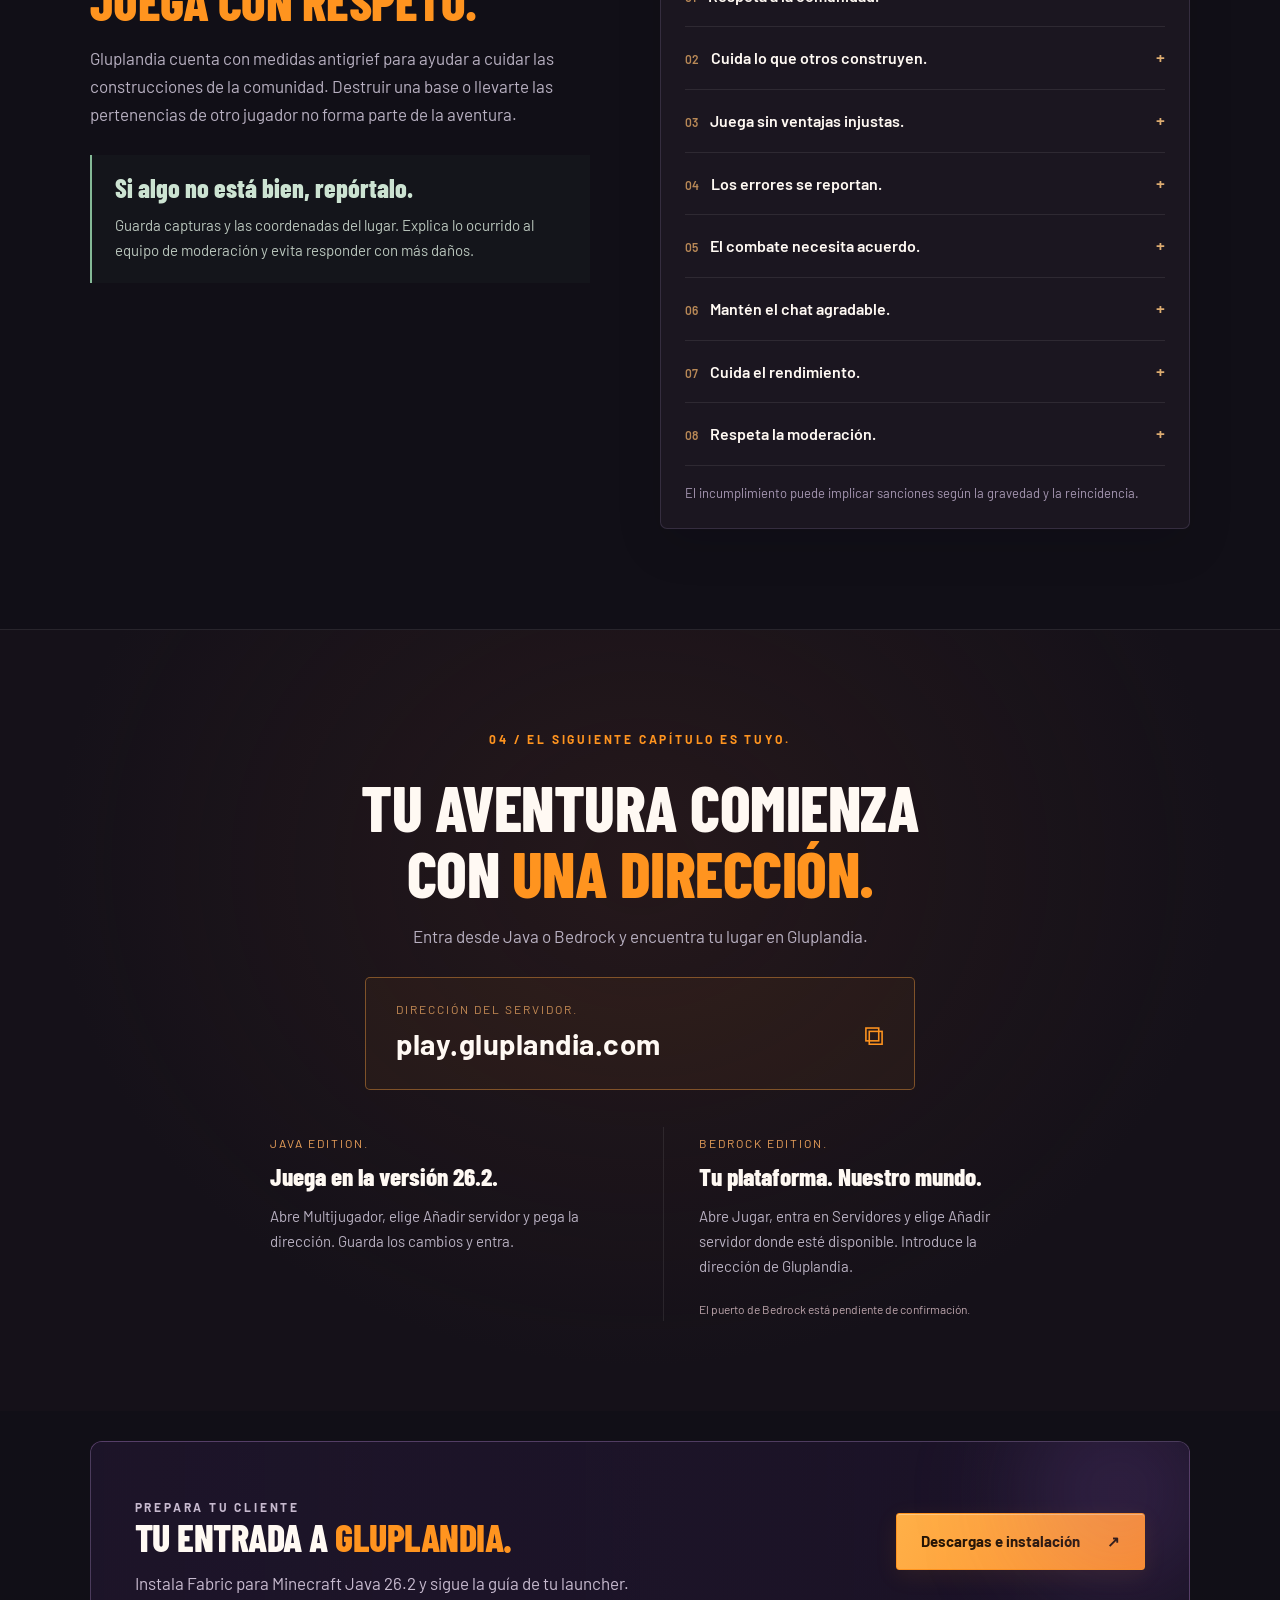
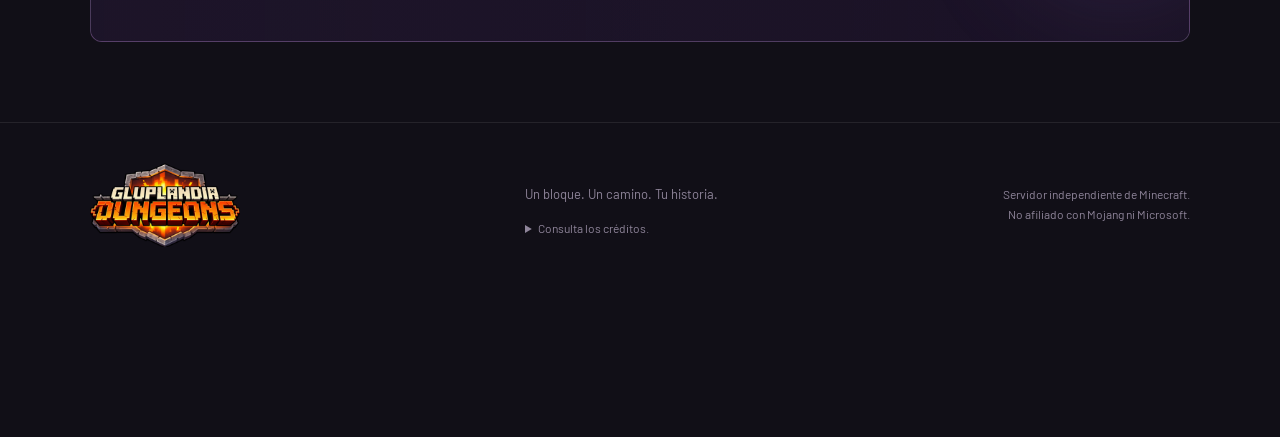
==== commit 527eb127: "Add files via upload" ====
--- a/index.html
+++ b/index.html
@@ -22,8 +22,8 @@
 <meta name="twitter:description" content="Más allá del siguiente bloque te espera lo desconocido. Juega desde Java o Bedrock en play.gluplandia.com.">
 <meta name="twitter:image" content="https://gluplandia.com/assets/gluplandia-share-v2.jpg">
 <meta name="twitter:image:alt" content="Gluplandia Dungeons. Java y Bedrock en play.gluplandia.com.">
-</head>
-<body><header><a href="#inicio" class="brand"><img src="assets/logo.png" alt="Gluplandia Dungeons" width="1672" height="941" decoding="async"></a><nav aria-label="Navegación principal"><a href="#mundo">El mundo</a><a href="#aventuras">Aventuras</a><a href="#encantamientos">Encantamientos</a><a href="#mobs">Criaturas</a><a href="#reglas">Reglas</a><a href="#unirse" class="nav-join">Únete a la aventura <span>↗</span></a></nav><button id="menu" aria-label="Abrir menú" aria-expanded="false">☰</button></header>
+<link rel="stylesheet" href="motion.css?v=2"><link rel="stylesheet" href="visual-polish.css?v=orange-4"><link rel="stylesheet" href="scene-details.css?v=orange-4"><link rel="stylesheet" href="dungeon-refresh.css?v=5"></head>
+<body><header><a href="#inicio" class="brand"><img src="assets/logo.png" alt="Gluplandia Dungeons" width="1672" height="941" decoding="async"></a><nav aria-label="Navegación principal"><a href="#mundo">El mundo</a><a href="#aventuras">Aventuras</a><a href="#encantamientos">Encantamientos</a><a href="#mobs">Criaturas</a><a href="#reglas">Reglas</a><a href="descargas.html">Descargas</a><a href="#unirse" class="nav-join">Únete a la aventura <span>↗</span></a></nav><button id="menu" aria-label="Abrir menú" aria-expanded="false">☰</button></header>
 <main><section class="hero" id="inicio"><div class="hero-bg"></div><div class="embers" aria-hidden="true"></div><div class="hero-content"><p class="eyebrow"><span></span> TU HISTORIA EMPIEZA AQUÍ.</p><h1>Un mundo por explorar.<br><em>Una leyenda por escribir.</em></h1><p class="intro">Más allá del siguiente bloque te espera lo desconocido. Adéntrate en Gluplandia Dungeons y convierte cada expedición en una nueva historia.</p><div class="hero-actions"><button class="button primary copy">Juega en Gluplandia <span>⧉</span></button><a class="button secondary" href="#mundo">Descubre el mundo <span>↓</span></a></div><p class="server-address">play.gluplandia.com <span>Java 26.2 · Bedrock</span></p></div><img class="hero-badge" src="assets/logo.png" alt="Gluplandia Dungeons" width="1672" height="941" decoding="async"><div class="hero-bottom"><span>CONSTRUYE TU PROPIA LEYENDA.</span><a href="#mundo">Explora lo que te espera ↓</a><span>01 / EL COMIENZO.</span></div></section>
 <div class="world-strip"><span>UN MISMO MUNDO.</span><strong>Java & Bedrock.</strong><i>✦</i><strong>Exploración sin límites.</strong><i>✦</i><strong>Aventuras bajo cada bloque.</strong><i>✦</i><strong>Tu próxima gran historia.</strong></div>
 <section id="mundo" class="section"><div class="section-heading"><div><p class="eyebrow orange">01 / MÁS ALLÁ DEL HORIZONTE.</p><h2>Piérdete. <em>Encuentra tu mundo.</em></h2></div><p>El camino importa tanto como el destino. Atrévete a salir de lo conocido.</p></div><div class="world-grid"><article class="world-card large"><img src="assets/overworld.jpg" alt="Paisaje volcánico de Minecraft con montañas y ríos de lava" loading="lazy" width="2560" height="1440" decoding="async"><div><span class="pill">EL OVERWORLD.</span><h3>El horizonte es solo el comienzo.</h3><p>Descubre biomas renovados, cumbres imponentes y cuevas que invitan a seguir explorando. Entre los paisajes, nuevas estructuras esperan su primera visita.</p></div></article><article class="world-card"><img src="assets/nether.png" alt="Fortaleza del Nether sobre un paisaje de lava" loading="lazy" width="2560" height="1377" decoding="async"><div><span class="pill">EL NETHER.</span><h3>Donde el fuego pone las reglas.</h3><p>Explora nuevos biomas infernales y estructuras desafiantes. Prepara tu equipo antes de cruzar el portal.</p></div></article><article class="world-card"><img src="assets/end.png" alt="Islas y estructuras del End" loading="lazy" width="1500" height="844" decoding="async"><div><span class="pill">EL END.</span><h3>Al otro lado del vacío.</h3><p>Terrenos de otro mundo y nuevas rutas de exploración te esperan entre islas suspendidas sobre la oscuridad.</p></div></article></div></section>
@@ -48,7 +48,7 @@
 <details class="server-rule"><summary><span>07</span> Cuida el rendimiento.</summary><p>No construyas máquinas diseñadas para causar lag o bloquear el servidor. Ajusta tus granjas si el equipo detecta que afectan a la experiencia de los demás.</p></details>
 <details class="server-rule"><summary><span>08</span> Respeta la moderación.</summary><p>Sigue las indicaciones del equipo y no eludas sanciones con otras cuentas. Si discrepas de una decisión, solicita una revisión con respeto y aporta contexto.</p></details>
 </div><p class="rules-footer">El incumplimiento puede implicar sanciones según la gravedad y la reincidencia.</p></div></section>
-<section id="unirse" class="join section"><p class="eyebrow orange">04 / EL SIGUIENTE CAPÍTULO ES TUYO.</p><h2>Tu aventura comienza<br>con <em>una dirección.</em></h2><p>Entra desde Java o Bedrock y encuentra tu lugar en Gluplandia.</p><button class="ip-box copy"><span><small>DIRECCIÓN DEL SERVIDOR.</small><strong>play.gluplandia.com</strong></span><span class="copy-icon">⧉</span></button><div class="connect-grid"><article><span>JAVA EDITION.</span><h3>Juega en la versión 26.2.</h3><p>Abre Multijugador, elige Añadir servidor y pega la dirección. Guarda los cambios y entra.</p></article><article><span>BEDROCK EDITION.</span><h3>Tu plataforma. Nuestro mundo.</h3><p>Abre Jugar, entra en Servidores y elige Añadir servidor donde esté disponible. Introduce la dirección de Gluplandia.</p><small>El puerto de Bedrock está pendiente de confirmación.</small></article></div></section></main>
+<section id="unirse" class="join section"><p class="eyebrow orange">04 / EL SIGUIENTE CAPÍTULO ES TUYO.</p><h2>Tu aventura comienza<br>con <em>una dirección.</em></h2><p>Entra desde Java o Bedrock y encuentra tu lugar en Gluplandia.</p><button class="ip-box copy"><span><small>DIRECCIÓN DEL SERVIDOR.</small><strong>play.gluplandia.com</strong></span><span class="copy-icon">⧉</span></button><div class="connect-grid"><article><span>JAVA EDITION.</span><h3>Juega en la versión 26.2.</h3><p>Abre Multijugador, elige Añadir servidor y pega la dirección. Guarda los cambios y entra.</p></article><article><span>BEDROCK EDITION.</span><h3>Tu plataforma. Nuestro mundo.</h3><p>Abre Jugar, entra en Servidores y elige Añadir servidor donde esté disponible. Introduce la dirección de Gluplandia.</p><small>El puerto de Bedrock está pendiente de confirmación.</small></article></div></section><section class="download-callout"><div><p class="eyebrow orange">PREPARA TU CLIENTE</p><h2>Tu entrada a <em>Gluplandia.</em></h2><p>Instala Fabric para Minecraft Java 26.2 y sigue la guía de tu launcher.</p></div><a href="descargas.html" class="button primary">Descargas e instalación <span>↗</span></a></section></main>
 <footer><img src="assets/logo.png" alt="Gluplandia Dungeons" width="1672" height="941" decoding="async"><div><p>Un bloque. Un camino. Tu historia.</p><details class="credits"><summary>Consulta los créditos.</summary><p>Los paisajes de referencia proceden de <a href="https://www.stardustlabs.net/" target="_blank" rel="noopener">Stardust Labs</a> y <a href="https://modrinth.com/user/NovaWostra" target="_blank" rel="noopener">NovaWostra</a>. La música incluye Time to Pretend de MGMT y composiciones de C418. Los efectos de experiencia proceden de Minecraft. La ilustración de redstone representa una criatura de Minecraft Dungeons.</p></details></div><span>Servidor independiente de Minecraft.<br>No afiliado con Mojang ni Microsoft.</span></footer>
 <div class="music-player playlist-player" role="group" aria-label="Reproductor de música">
 <div id="playlist-panel" class="playlist-panel" hidden><p>La banda sonora de tu aventura.</p><button type="button" id="global-sfx-toggle" aria-pressed="true">Efectos de la web activados</button><div class="playlist-tracks">
@@ -59,4 +59,4 @@
 </div></div>
 <div class="music-main"><button type="button" id="music-prev" aria-label="Canción anterior" title="Canción anterior">❮</button><button type="button" id="music-toggle" aria-label="Reproducir música">▶</button><button type="button" id="music-next" aria-label="Canción siguiente" title="Canción siguiente">❯</button><div class="track"><strong id="track-title">Time to Pretend</strong><small id="track-artist">MGMT</small></div><span id="track-count">1 / 4</span><button type="button" id="playlist-toggle" aria-label="Abrir lista de reproducción" aria-expanded="false" aria-controls="playlist-panel" title="Lista de reproducción">☷</button><button type="button" id="mobile-player-toggle" aria-expanded="false" aria-controls="music-details music-prev music-next" aria-label="Ampliar controles de música">⌃</button></div>
 <div class="music-bottom" id="music-details"><span id="music-status" role="status" aria-live="polite">Cargando música…</span><label for="volume">Volumen</label><input id="volume" type="range" min="0" max="100" value="30" aria-label="Volumen de música"><output id="volume-value" for="volume">30%</output></div></div>
-<audio id="music" src="assets/time-to-pretend.mp3" autoplay preload="auto"></audio><div id="toast" role="status" aria-live="polite"></div><script src="app.js?v=clean-v1"></script></body></html>
+<audio id="music" src="assets/time-to-pretend.mp3" autoplay preload="auto"></audio><div id="toast" role="status" aria-live="polite"></div><script src="app.js?v=clean-v1"></script><script src="motion.js?v=2"></script><script src="page-transition.js?v=5"></script></body></html>
--- a/style.css
+++ b/style.css
@@ -1,5 +1,5 @@
 @import url('https://fonts.googleapis.com/css2?family=Barlow+Condensed:wght@600;700;800;900&family=Barlow:wght@400;500;600;700&display=swap');
-:root{--bg:#110f17;--surface:#1a1720;--orange:#ff941f;--muted:#b8b0c1;--border:#ffffff15}*{box-sizing:border-box}html{scroll-behavior:smooth;scroll-padding-top:90px}body{margin:0;background:var(--bg);color:#fff9f3;font-family:Barlow,Arial,sans-serif;font-size:17px;line-height:1.65}button,a,input{-webkit-tap-highlight-color:transparent}a{color:inherit;text-decoration:none}button{font:inherit;color:inherit;cursor:pointer}header{height:91px;position:absolute;z-index:10;top:0;width:100%;display:flex;justify-content:space-between;align-items:center;padding:10px 5.5%;border-bottom:1px solid var(--border);background:#110b1a50;backdrop-filter:blur(12px)}.brand img{width:165px;height:76px;object-fit:contain}nav{display:flex;gap:36px;align-items:center;font-size:15px;font-weight:600}nav a{transition:color .2s}nav a:hover{color:var(--orange)}.nav-join{padding:11px 21px;border:1px solid #ff941f80;border-radius:4px;color:#ffb251}.nav-join span{margin-left:22px}#menu{display:none;background:none;border:0;font-size:27px}.hero{min-height:840px;min-height: min(920px,100svh);position:relative;display:flex;align-items:center;padding:145px 7% 110px;overflow:hidden}.hero-bg{position:absolute;inset:0;background:linear-gradient(90deg,#100b18ed 0%,#150d1bab 37%,#120e1740 75%),linear-gradient(0deg,#110f17 0%,transparent 35%),url('assets/hero.png') center/cover;animation:scene 18s ease-in-out infinite alternate}.hero-content{z-index:2;position:relative;max-width:780px}.eyebrow{font-size:13px;font-weight:700;letter-spacing:2.8px;margin:0 0 24px;color:#ddd0e9}.eyebrow>span{display:inline-block;width:21px;height:3px;background:var(--orange);margin-right:13px;vertical-align:middle}h1,h2,h3{font-family:'Barlow Condensed',Impact,'Arial Narrow',sans-serif;line-height:1.02;margin:0;font-weight:800}h1{font-size:clamp(48px,5.3vw,84px);letter-spacing:-1.4px;text-transform:uppercase;max-width:790px}em{font-style:normal;color:var(--orange)}.intro{max-width:505px;color:#d1c7d8;margin:27px 0 33px;font-size:18px;line-height:1.7}.hero-actions{display:flex;gap:14px}.button{display:inline-flex;align-items:center;justify-content:space-between;gap:27px;padding:15px 24px;border:1px solid #ffffff40;border-radius:3px;font-size:15px;font-weight:700;transition:transform .2s,background .2s}.button:hover{transform:translateY(-3px)}.primary{background:var(--orange);color:#251505;border-color:var(--orange);box-shadow:0 4px 0 #aa5015,0 8px 35px #fc781526}.secondary{background:#1a132170}.server-address{font-size:14px;font-weight:600;color:#ddd1e2;margin-top:25px}.server-address span{margin-left:20px;color:#a89cad;font-weight:400}.hero-bottom{position:absolute;bottom:29px;left:7%;right:7%;display:flex;justify-content:space-between;align-items:center;font-size:12px;letter-spacing:1.7px;color:#9c8eaa}.hero-bottom a{font-size:14px;letter-spacing:0;color:#cbbdd8}.world-strip{display:flex;align-items:center;justify-content:space-around;gap:25px;padding:25px 5%;border-block:1px solid var(--border);background:#18131e;font-family:'Barlow Condensed',sans-serif;font-size:19px;text-transform:uppercase}.world-strip>span{font-size:12px;letter-spacing:2px;color:#a79bae}.world-strip i{color:var(--orange);font-size:17px}.world-strip strong{font-weight:600}.section{max-width:1440px;margin:auto;padding:100px 7%}.section-heading{display:flex;justify-content:space-between;align-items:end;gap:45px;margin-bottom:36px}.orange{color:var(--orange);font-size:12px}.section-heading .eyebrow{margin-bottom:15px}h2{font-size:clamp(38px,4vw,58px);letter-spacing:-.5px;text-transform:uppercase}.section-heading>p{max-width:295px;color:var(--muted);font-size:16px;margin:0}.world-grid{display:grid;grid-template-columns:1.12fr 1fr;gap:20px}.world-card{position:relative;min-height:250px;overflow:hidden;border:1px solid #ffffff1b;border-radius:5px;isolation:isolate}.world-card.large{grid-row:span 2;min-height:530px}.world-card img{position:absolute;width:100%;height:100%;object-fit:cover;z-index:-2;transition:transform .8s}.world-card:after{content:'';position:absolute;inset:0;background:linear-gradient(0deg,#0d0d16f5,#110d1860 65%,#09091720);z-index:-1}.world-card:hover img{transform:scale(1.055)}.world-card>div{position:absolute;left:27px;right:27px;bottom:25px}.pill{font-size:11px;letter-spacing:2px;font-weight:700;color:#ffc372}.world-card h3{font-size:32px;margin-top:10px}.world-card p{font-size:15px;line-height:1.6;color:#d0c7d6;margin:13px 0 0;max-width:440px}.large h3{font-size:42px}.adventures{padding-top:35px}.adventure-grid{display:grid;grid-template-columns:repeat(4,1fr);border:1px solid var(--border);border-radius:5px;overflow:hidden}.adventure-grid article{background:linear-gradient(145deg,#201924,#17151c);padding:31px 25px;border-right:1px solid var(--border)}.adventure-grid article:last-child{border:0}.number{color:#ff962c;font-family:'Barlow Condensed';font-size:34px}.adventure-grid h3{font-size:28px;line-height:1.1;margin-top:21px}.adventure-grid p{color:var(--muted);font-size:16px;margin:18px 0 25px;line-height:1.7}.tag{font-size:10px;letter-spacing:1.1px;color:#e5a663;font-weight:600}.creatures{display:grid;grid-template-columns:1fr 1fr;align-items:center;padding-top:20px;padding-bottom:100px;gap:55px}.creature-art{position:relative;min-height:480px;display:flex;align-items:center}.creature-art img{width:100%;max-height:570px;object-fit:contain;position:relative;filter:drop-shadow(0 15px 40px #5b278755);animation:float 7s ease-in-out infinite}.rune{position:absolute;inset:10%;border:1px solid #b167f72a;border-radius:50%;box-shadow:0 0 80px #742c8c25,inset 0 0 100px #8238ca30;background:radial-gradient(ellipse,#8238ca30,transparent 70%)}.creature-copy>p:not(.eyebrow){color:var(--muted);font-size:17px;max-width:470px}.creature-copy h2{font-size:53px;margin-bottom:25px}.text-link{display:inline-block;color:#ffaf52;border-bottom:1px solid #b66e3870;padding:10px 0;font-weight:600;margin-top:10px;font-size:16px}.text-link span{margin-left:45px}.join{text-align:center;position:relative;max-width:none;border-top:1px solid var(--border);background:radial-gradient(ellipse at 50% 30%,#4b281f4a,transparent 65%),#151119;padding-bottom:90px}.join h2{font-size:64px}.join>p:not(.eyebrow){color:var(--muted)}.ip-box{margin:27px auto 37px;display:flex;justify-content:space-between;align-items:center;text-align:left;width:min(550px,100%);padding:22px 30px;background:#ff982b0d;border:1px solid #d9893980;border-radius:5px}.ip-box small{display:block;color:#c88d56;font-size:10px;letter-spacing:2px}.ip-box strong{font-size:29px;letter-spacing:.5px}.copy-icon{font-size:28px;color:var(--orange)}.connect-grid{display:grid;grid-template-columns:1fr 1fr;gap:45px;max-width:740px;margin:auto;text-align:left}.connect-grid article+article{border-left:1px solid var(--border);padding-left:35px}.connect-grid span{font-size:11px;letter-spacing:2px;color:#e9a05a}.connect-grid h3{font-size:25px;margin-top:8px}.connect-grid p{font-size:15px;color:var(--muted)}.connect-grid small{font-size:12px;color:#bca4ab}footer{padding:40px 7% 110px;display:flex;align-items:center;justify-content:space-between;gap:35px;border-top:1px solid var(--border);color:#8f859a;font-size:13px}footer img{width:150px}footer>span{text-align:right;font-size:12px}.music-player{position:fixed;bottom:19px;left:24px;z-index:20;display:flex;align-items:center;gap:15px;padding:11px 17px 11px 11px;border:1px solid #ffffff26;border-radius:7px;background:#17121eec;backdrop-filter:blur(16px);box-shadow:0 8px 25px #0006}.music-player button{border:1px solid #ffae5240;background:#f19a2020;color:#ffab48;border-radius:4px;width:36px;height:36px;font-size:14px}.track strong{display:block;font-size:13px;line-height:1.3}.track small{font-size:10px;color:#9e8ea9;display:block}.music-player input{width:65px;accent-color:var(--orange);height:4px}.music-player output{font-size:10px;color:#b5a6be;min-width:24px}.volume-label{position:absolute;width:1px;height:1px;overflow:hidden;clip-path:inset(50%)}.equalizer{display:flex;gap:3px;align-items:center;height:20px;padding:0 5px}.equalizer i{width:2px;height:8px;background:#cf9c65}.playing .equalizer i{animation:eq .75s ease-in-out infinite alternate}.equalizer i:nth-child(2){animation-delay:.3s;height:15px}.equalizer i:nth-child(3){animation-delay:.6s}.equalizer i:nth-child(4){animation-delay:.15s;height:13px}#toast{position:fixed;bottom:95px;left:50%;transform:translate(-50%,20px);opacity:0;pointer-events:none;z-index:30;background:#fff1de;color:#211509;padding:13px 22px;border-radius:5px;font-size:15px;transition:.3s}#toast.show{transform:translate(-50%,0);opacity:1}.embers{position:absolute;inset:0;pointer-events:none}.embers i{position:absolute;width:3px;height:3px;background:#ffac37;box-shadow:0 0 9px #ff7700;border-radius:50%;animation:ember 10s linear infinite;opacity:0}a:focus-visible,button:focus-visible,input:focus-visible{outline:2px solid #ffc578;outline-offset:5px}@keyframes ember{0%{transform:translate(0,0);opacity:0}20%{opacity:.75}80%{opacity:.4}100%{transform:translate(100px,-550px);opacity:0}}@keyframes float{50%{transform:translateY(-13px)}}@keyframes scene{to{transform:scale(1.035)}}@keyframes eq{to{height:3px}}@media(min-width:1600px){.hero{padding-left:max(7%,calc((100% - 1240px)/2))}}@media(max-width:1000px){nav{gap:20px}.hero{min-height:800px}h1{font-size:65px}.adventure-grid{grid-template-columns:repeat(2,1fr)}.adventure-grid article{border-bottom:1px solid var(--border)}.creatures{gap:25px}.creature-copy h2{font-size:43px}.world-strip strong:last-child,.world-strip i:last-of-type{display:none}}@media(max-width:650px){header{height:77px;padding:5px 6%}.brand img{width:130px;height:65px}#menu{display:block}nav{display:none;position:absolute;left:0;right:0;top:77px;background:#17101ff5;padding:25px 7%;flex-direction:column;align-items:stretch}nav.open{display:flex}.hero{min-height:760px;padding:150px 7% 100px}.hero-bg{background-position:60% center}h1{font-size:49px;letter-spacing:-.5px}.intro{font-size:16px}.hero-actions{flex-direction:column;align-items:stretch;max-width:330px}.button{justify-content:center}.server-address span{display:block;margin-left:0;margin-top:6px}.hero-bottom{justify-content:center}.hero-bottom>span{display:none}.world-strip{justify-content:center;gap:20px;padding:19px;font-size:16px}.world-strip>span,.world-strip strong:nth-of-type(3),.world-strip i:nth-of-type(2){display:none}.section{padding:65px 7%}.section-heading{display:block}.section-heading>p{margin-top:20px;max-width:none}h2{font-size:40px}.world-grid{grid-template-columns:1fr}.world-card.large{grid-row:auto;min-height:390px}.world-card{min-height:300px}.large h3{font-size:34px}.adventures{padding-top:0}.adventure-grid{grid-template-columns:1fr}.adventure-grid article{border-right:0;padding:25px}.adventure-grid h3{margin-top:5px}.adventure-grid p{margin-bottom:15px}.number{float:right;font-size:30px;margin-left:15px}.creatures{grid-template-columns:1fr;gap:15px;padding-top:0}.creature-art{min-height:300px;max-height:400px}.creature-art img{max-height:400px}.creature-copy h2{font-size:42px}.join h2{font-size:48px}.join>p{font-size:16px}.ip-box{padding:18px}.ip-box strong{font-size:22px}.connect-grid{grid-template-columns:1fr;gap:20px}.connect-grid article+article{border-left:0;border-top:1px solid var(--border);padding:22px 0 0}footer{flex-direction:column;gap:10px;padding-bottom:110px}footer p{margin:0}footer>span{text-align:center}.music-player{left:12px;bottom:12px;gap:10px;padding-right:12px}.music-player input{width:50px}.eyebrow{letter-spacing:1.8px;font-size:11px}#toast{width:85%;text-align:center}}@media(prefers-reduced-motion:reduce){*,*:before,*:after{animation:none!important;transition:none!important}html{scroll-behavior:auto}}
+:root{--bg:#110f17;--surface:#1a1720;--orange:#ff941f;--muted:#b8b0c1;--border:#ffffff15}*{box-sizing:border-box}html{scroll-behavior:smooth;scroll-padding-top:90px}body{margin:0;background:var(--bg);color:#fff9f3;font-family:Barlow,Arial,sans-serif;font-size:17px;line-height:1.65}button,a,input{-webkit-tap-highlight-color:transparent}a{color:inherit;text-decoration:none}button{font:inherit;color:inherit;cursor:pointer}header{height:91px;position:absolute;z-index:10;top:0;width:100%;display:flex;justify-content:space-between;align-items:center;padding:10px 5.5%;border-bottom:1px solid var(--border);background:#110b1a50;backdrop-filter:blur(12px)}.brand img{width:165px;height:76px;object-fit:contain}nav{display:flex;gap:36px;align-items:center;font-size:15px;font-weight:600}nav a{transition:color .2s}nav a:hover{color:var(--orange)}.nav-join{padding:11px 21px;border:1px solid #ff941f80;border-radius:4px;color:#ffb251}.nav-join span{margin-left:22px}#menu{display:none;background:none;border:0;font-size:27px}.hero{min-height:840px;min-height: min(920px,100svh);position:relative;display:flex;align-items:center;padding:145px 7% 110px;overflow:hidden}.hero-bg{position:absolute;inset:0;background:linear-gradient(90deg,#100b18ed 0%,#150d1bab 37%,#120e1740 75%),linear-gradient(0deg,#110f17 0%,transparent 35%),url('assets/hero.png?v=2') center/cover;animation:scene 18s ease-in-out infinite alternate}.hero-content{z-index:2;position:relative;max-width:780px}.eyebrow{font-size:13px;font-weight:700;letter-spacing:2.8px;margin:0 0 24px;color:#ddd0e9}.eyebrow>span{display:inline-block;width:21px;height:3px;background:var(--orange);margin-right:13px;vertical-align:middle}h1,h2,h3{font-family:'Barlow Condensed',Impact,'Arial Narrow',sans-serif;line-height:1.02;margin:0;font-weight:800}h1{font-size:clamp(48px,5.3vw,84px);letter-spacing:-1.4px;text-transform:uppercase;max-width:790px}em{font-style:normal;color:var(--orange)}.intro{max-width:505px;color:#d1c7d8;margin:27px 0 33px;font-size:18px;line-height:1.7}.hero-actions{display:flex;gap:14px}.button{display:inline-flex;align-items:center;justify-content:space-between;gap:27px;padding:15px 24px;border:1px solid #ffffff40;border-radius:3px;font-size:15px;font-weight:700;transition:transform .2s,background .2s}.button:hover{transform:translateY(-3px)}.primary{background:var(--orange);color:#251505;border-color:var(--orange);box-shadow:0 4px 0 #aa5015,0 8px 35px #fc781526}.secondary{background:#1a132170}.server-address{font-size:14px;font-weight:600;color:#ddd1e2;margin-top:25px}.server-address span{margin-left:20px;color:#a89cad;font-weight:400}.hero-bottom{position:absolute;bottom:29px;left:7%;right:7%;display:flex;justify-content:space-between;align-items:center;font-size:12px;letter-spacing:1.7px;color:#9c8eaa}.hero-bottom a{font-size:14px;letter-spacing:0;color:#cbbdd8}.world-strip{display:flex;align-items:center;justify-content:space-around;gap:25px;padding:25px 5%;border-block:1px solid var(--border);background:#18131e;font-family:'Barlow Condensed',sans-serif;font-size:19px;text-transform:uppercase}.world-strip>span{font-size:12px;letter-spacing:2px;color:#a79bae}.world-strip i{color:var(--orange);font-size:17px}.world-strip strong{font-weight:600}.section{max-width:1440px;margin:auto;padding:100px 7%}.section-heading{display:flex;justify-content:space-between;align-items:end;gap:45px;margin-bottom:36px}.orange{color:var(--orange);font-size:12px}.section-heading .eyebrow{margin-bottom:15px}h2{font-size:clamp(38px,4vw,58px);letter-spacing:-.5px;text-transform:uppercase}.section-heading>p{max-width:295px;color:var(--muted);font-size:16px;margin:0}.world-grid{display:grid;grid-template-columns:1.12fr 1fr;gap:20px}.world-card{position:relative;min-height:250px;overflow:hidden;border:1px solid #ffffff1b;border-radius:5px;isolation:isolate}.world-card.large{grid-row:span 2;min-height:530px}.world-card img{position:absolute;width:100%;height:100%;object-fit:cover;z-index:-2;transition:transform .8s}.world-card:after{content:'';position:absolute;inset:0;background:linear-gradient(0deg,#0d0d16f5,#110d1860 65%,#09091720);z-index:-1}.world-card:hover img{transform:scale(1.055)}.world-card>div{position:absolute;left:27px;right:27px;bottom:25px}.pill{font-size:11px;letter-spacing:2px;font-weight:700;color:#ffc372}.world-card h3{font-size:32px;margin-top:10px}.world-card p{font-size:15px;line-height:1.6;color:#d0c7d6;margin:13px 0 0;max-width:440px}.large h3{font-size:42px}.adventures{padding-top:35px}.adventure-grid{display:grid;grid-template-columns:repeat(4,1fr);border:1px solid var(--border);border-radius:5px;overflow:hidden}.adventure-grid article{background:linear-gradient(145deg,#201924,#17151c);padding:31px 25px;border-right:1px solid var(--border)}.adventure-grid article:last-child{border:0}.number{color:#ff962c;font-family:'Barlow Condensed';font-size:34px}.adventure-grid h3{font-size:28px;line-height:1.1;margin-top:21px}.adventure-grid p{color:var(--muted);font-size:16px;margin:18px 0 25px;line-height:1.7}.tag{font-size:10px;letter-spacing:1.1px;color:#e5a663;font-weight:600}.creatures{display:grid;grid-template-columns:1fr 1fr;align-items:center;padding-top:20px;padding-bottom:100px;gap:55px}.creature-art{position:relative;min-height:480px;display:flex;align-items:center}.creature-art img{width:100%;max-height:570px;object-fit:contain;position:relative;filter:drop-shadow(0 15px 40px #5b278755);animation:float 7s ease-in-out infinite}.rune{position:absolute;inset:10%;border:1px solid #b167f72a;border-radius:50%;box-shadow:0 0 80px #742c8c25,inset 0 0 100px #8238ca30;background:radial-gradient(ellipse,#8238ca30,transparent 70%)}.creature-copy>p:not(.eyebrow){color:var(--muted);font-size:17px;max-width:470px}.creature-copy h2{font-size:53px;margin-bottom:25px}.text-link{display:inline-block;color:#ffaf52;border-bottom:1px solid #b66e3870;padding:10px 0;font-weight:600;margin-top:10px;font-size:16px}.text-link span{margin-left:45px}.join{text-align:center;position:relative;max-width:none;border-top:1px solid var(--border);background:radial-gradient(ellipse at 50% 30%,#4b281f4a,transparent 65%),#151119;padding-bottom:90px}.join h2{font-size:64px}.join>p:not(.eyebrow){color:var(--muted)}.ip-box{margin:27px auto 37px;display:flex;justify-content:space-between;align-items:center;text-align:left;width:min(550px,100%);padding:22px 30px;background:#ff982b0d;border:1px solid #d9893980;border-radius:5px}.ip-box small{display:block;color:#c88d56;font-size:10px;letter-spacing:2px}.ip-box strong{font-size:29px;letter-spacing:.5px}.copy-icon{font-size:28px;color:var(--orange)}.connect-grid{display:grid;grid-template-columns:1fr 1fr;gap:45px;max-width:740px;margin:auto;text-align:left}.connect-grid article+article{border-left:1px solid var(--border);padding-left:35px}.connect-grid span{font-size:11px;letter-spacing:2px;color:#e9a05a}.connect-grid h3{font-size:25px;margin-top:8px}.connect-grid p{font-size:15px;color:var(--muted)}.connect-grid small{font-size:12px;color:#bca4ab}footer{padding:40px 7% 110px;display:flex;align-items:center;justify-content:space-between;gap:35px;border-top:1px solid var(--border);color:#8f859a;font-size:13px}footer img{width:150px}footer>span{text-align:right;font-size:12px}.music-player{position:fixed;bottom:19px;left:24px;z-index:20;display:flex;align-items:center;gap:15px;padding:11px 17px 11px 11px;border:1px solid #ffffff26;border-radius:7px;background:#17121eec;backdrop-filter:blur(16px);box-shadow:0 8px 25px #0006}.music-player button{border:1px solid #ffae5240;background:#f19a2020;color:#ffab48;border-radius:4px;width:36px;height:36px;font-size:14px}.track strong{display:block;font-size:13px;line-height:1.3}.track small{font-size:10px;color:#9e8ea9;display:block}.music-player input{width:65px;accent-color:var(--orange);height:4px}.music-player output{font-size:10px;color:#b5a6be;min-width:24px}.volume-label{position:absolute;width:1px;height:1px;overflow:hidden;clip-path:inset(50%)}.equalizer{display:flex;gap:3px;align-items:center;height:20px;padding:0 5px}.equalizer i{width:2px;height:8px;background:#cf9c65}.playing .equalizer i{animation:eq .75s ease-in-out infinite alternate}.equalizer i:nth-child(2){animation-delay:.3s;height:15px}.equalizer i:nth-child(3){animation-delay:.6s}.equalizer i:nth-child(4){animation-delay:.15s;height:13px}#toast{position:fixed;bottom:95px;left:50%;transform:translate(-50%,20px);opacity:0;pointer-events:none;z-index:30;background:#fff1de;color:#211509;padding:13px 22px;border-radius:5px;font-size:15px;transition:.3s}#toast.show{transform:translate(-50%,0);opacity:1}.embers{position:absolute;inset:0;pointer-events:none}.embers i{position:absolute;width:3px;height:3px;background:#ffac37;box-shadow:0 0 9px #ff7700;border-radius:50%;animation:ember 10s linear infinite;opacity:0}a:focus-visible,button:focus-visible,input:focus-visible{outline:2px solid #ffc578;outline-offset:5px}@keyframes ember{0%{transform:translate(0,0);opacity:0}20%{opacity:.75}80%{opacity:.4}100%{transform:translate(100px,-550px);opacity:0}}@keyframes float{50%{transform:translateY(-13px)}}@keyframes scene{to{transform:scale(1.035)}}@keyframes eq{to{height:3px}}@media(min-width:1600px){.hero{padding-left:max(7%,calc((100% - 1240px)/2))}}@media(max-width:1000px){nav{gap:20px}.hero{min-height:800px}h1{font-size:65px}.adventure-grid{grid-template-columns:repeat(2,1fr)}.adventure-grid article{border-bottom:1px solid var(--border)}.creatures{gap:25px}.creature-copy h2{font-size:43px}.world-strip strong:last-child,.world-strip i:last-of-type{display:none}}@media(max-width:650px){header{height:77px;padding:5px 6%}.brand img{width:130px;height:65px}#menu{display:block}nav{display:none;position:absolute;left:0;right:0;top:77px;background:#17101ff5;padding:25px 7%;flex-direction:column;align-items:stretch}nav.open{display:flex}.hero{min-height:760px;padding:150px 7% 100px}.hero-bg{background-position:60% center}h1{font-size:49px;letter-spacing:-.5px}.intro{font-size:16px}.hero-actions{flex-direction:column;align-items:stretch;max-width:330px}.button{justify-content:center}.server-address span{display:block;margin-left:0;margin-top:6px}.hero-bottom{justify-content:center}.hero-bottom>span{display:none}.world-strip{justify-content:center;gap:20px;padding:19px;font-size:16px}.world-strip>span,.world-strip strong:nth-of-type(3),.world-strip i:nth-of-type(2){display:none}.section{padding:65px 7%}.section-heading{display:block}.section-heading>p{margin-top:20px;max-width:none}h2{font-size:40px}.world-grid{grid-template-columns:1fr}.world-card.large{grid-row:auto;min-height:390px}.world-card{min-height:300px}.large h3{font-size:34px}.adventures{padding-top:0}.adventure-grid{grid-template-columns:1fr}.adventure-grid article{border-right:0;padding:25px}.adventure-grid h3{margin-top:5px}.adventure-grid p{margin-bottom:15px}.number{float:right;font-size:30px;margin-left:15px}.creatures{grid-template-columns:1fr;gap:15px;padding-top:0}.creature-art{min-height:300px;max-height:400px}.creature-art img{max-height:400px}.creature-copy h2{font-size:42px}.join h2{font-size:48px}.join>p{font-size:16px}.ip-box{padding:18px}.ip-box strong{font-size:22px}.connect-grid{grid-template-columns:1fr;gap:20px}.connect-grid article+article{border-left:0;border-top:1px solid var(--border);padding:22px 0 0}footer{flex-direction:column;gap:10px;padding-bottom:110px}footer p{margin:0}footer>span{text-align:center}.music-player{left:12px;bottom:12px;gap:10px;padding-right:12px}.music-player input{width:50px}.eyebrow{letter-spacing:1.8px;font-size:11px}#toast{width:85%;text-align:center}}@media(prefers-reduced-motion:reduce){*,*:before,*:after{animation:none!important;transition:none!important}html{scroll-behavior:auto}}
 
 .hero-badge{position:absolute;width:clamp(220px,25vw,390px);right:6%;top:42%;transform:rotate(-5deg);filter:drop-shadow(0 12px 45px #f8741440);animation:badge 6s ease-in-out infinite}.discovery{padding-top:0;position:relative;overflow:hidden}.discovery-heading{margin-bottom:35px}.discovery-grid{display:grid;grid-template-columns:1fr 1fr;gap:35px 45px;padding-right:260px}.discovery-grid span{font-size:11px;color:#d99b57;letter-spacing:1.8px}.discovery-grid h3{font-size:29px;margin-top:10px}.discovery-grid p{color:var(--muted);font-size:16px}.golem{position:absolute;right:-45px;bottom:70px;width:340px;filter:drop-shadow(0 0 50px #ff68141a);transform:rotate(-7deg)}@keyframes badge{50%{transform:translateY(-12px) rotate(-3deg)}}@media(max-width:1150px){.hero-badge{width:220px;right:4%;top:66%}.discovery-grid{padding-right:170px}.golem{width:260px;right:-65px}}@media(max-width:650px){.hero-badge{display:none}.discovery-grid{grid-template-columns:1fr;padding-right:0;gap:15px}.golem{position:relative;right:auto;bottom:auto;width:240px;display:block;margin:20px auto 0}.discovery{padding-bottom:35px}.discovery .eyebrow{max-width:260px}}
 
--- a/motion.css
+++ b/motion.css
@@ -0,0 +1 @@
+html{scroll-behavior:smooth;scroll-padding-top:110px}header{position:fixed;transition:background .3s,box-shadow .3s}header.is-scrolled{background:#110e18ed;box-shadow:0 8px 35px #0003}nav{gap:clamp(12px,2vw,30px)}.scroll-progress{position:fixed;inset:0 auto auto 0;height:3px;width:100%;transform:scaleX(0);transform-origin:left;background:linear-gradient(90deg,#ff941f,#d0a1ff);z-index:100;pointer-events:none}.motion-pending{opacity:0;translate:0 28px}.motion-in{opacity:1;translate:0 0;transition:opacity .8s ease,translate .8s cubic-bezier(.2,.7,.2,1);transition-delay:var(--reveal-delay,0ms)}.motion-off html,html.motion-off{scroll-behavior:auto}.motion-off .motion-pending{opacity:1;translate:none}.motion-off *, .motion-off *:before,.motion-off *:after{animation:none!important;transition:none!important}.download-callout{display:flex;align-items:center;justify-content:space-between;gap:30px;border:1px solid #bc84f348;background:linear-gradient(110deg,#261831,#15131e);border-radius:12px;padding:32px;margin:30px 7% 80px}.download-callout h2{font-size:38px}.download-callout p{margin:12px 0 0;color:#c7bacf}.download-callout .button{flex-shrink:0}.button{transition:transform .25s,box-shadow .25s}.button:hover{transform:translateY(-3px);box-shadow:0 8px 28px #f39b2422}@media(max-width:780px){.download-callout{display:block}.download-callout .button{margin-top:20px}}@media(prefers-reduced-motion:reduce){html{scroll-behavior:auto}.motion-pending{opacity:1;translate:none}.motion-in{transition:none}*,*:before,*:after{animation:none!important;transition:none!important}}
--- a/visual-polish.css
+++ b/visual-polish.css
@@ -0,0 +1,6 @@
+/* Shared visual pass. Keep existing interactions and content intact. */
+:root{--polish-purple:#be91f4;--polish-line:#cab0ee26}::selection{background:#975cc780;color:#fff}header{border-bottom-color:#d4adf127;background:#100c18b8}header.is-scrolled{background:#130f1bea;box-shadow:0 8px 40px #08050e66}nav>a:not(.nav-join){position:relative}nav>a:not(.nav-join):after{content:'';position:absolute;height:2px;left:0;right:0;bottom:-7px;background:linear-gradient(90deg,#ffad50,#ba8fe9);transform:scaleX(0);transform-origin:left;transition:transform .25s}nav>a:hover:after,nav>a:focus-visible:after{transform:scaleX(1)}.section-heading .eyebrow{color:#eab777}.section-heading h2{letter-spacing:-.02em;text-wrap:balance}.section-heading>p{line-height:1.8}.world-card,.mob-card,.expedition-view,.sample-view,.memory-lab,.player-progress,.rules-panel{border-color:var(--polish-line);box-shadow:0 16px 45px #05020d20}.world-card,.mob-card{transition:box-shadow .35s,border-color .35s}.world-card:hover,.mob-card:hover{border-color:#bc90ef66;box-shadow:0 20px 50px #09031266}.sample-view,.expedition-view{overflow:hidden;border-radius:14px}.sample-view>img,.expedition-view>img{transition:filter .7s,scale .9s}.sample-view:hover>img,.expedition-view:hover>img{filter:saturate(1.08);scale:1.018}.section{position:relative}.section-heading{position:relative;padding-top:22px}.section-heading:before{content:'';position:absolute;top:0;left:0;width:70px;height:2px;background:linear-gradient(90deg,#ffb34b,#b88ee8)}.button.primary{background:linear-gradient(120deg,#ffb048,#ff9029);box-shadow:inset 0 1px 0 #ffe6b980,0 6px 23px #ff932416}.button.primary:hover{box-shadow:0 9px 30px #ff9d3430;filter:brightness(1.04)}.download-callout{position:relative;overflow:hidden;isolation:isolate;padding:44px;border-color:#dba7ff45}.download-callout:before{content:'';position:absolute;inset:0;z-index:-1;background:linear-gradient(90deg,#1c1428f5,#1b1227cc),url('assets/download-workshop.png') center 56%/cover}.download-callout:after{content:'';position:absolute;right:-30px;top:-50px;width:200px;height:200px;border-radius:50%;background:#a264d62b;filter:blur(55px);pointer-events:none}
+/* Downloads use a darkened room, with quiet reading surfaces beneath. */
+.downloads-page{background:#110e18}.downloads-page .download-hero{isolation:isolate;min-height:760px;padding-bottom:95px;background:#110e18}.download-hero:before{content:'';position:absolute;inset:0;z-index:-2;background:linear-gradient(90deg,#100d19f2 0%,#100d19cf 38%,#100d194d 75%),linear-gradient(0deg,#110e18,transparent 40%),url('assets/download-workshop.png') center/cover}.download-hero:after{content:'';position:absolute;inset:auto 0 0;height:150px;z-index:-1;background:linear-gradient(transparent,#110e18)}.download-intro>p{max-width:520px}.download-intro .eyebrow{color:#e8c38f}.download-intro h1{line-height:1.04;text-shadow:0 6px 30px #0006}.workshop-cast{height:530px;align-self:end;pointer-events:none}.quartermaster-art{position:absolute;left:0;bottom:-10px;width:92%;height:107%;object-fit:contain;filter:drop-shadow(0 25px 25px #0008);animation:quartermaster-idle 7s ease-in-out infinite;transform-origin:50% 90%}.courier-art{position:absolute;width:43%;height:42%;right:-8%;top:0;object-fit:contain;filter:drop-shadow(0 0 20px #5af3ee55);animation:courier-orbit 6s ease-in-out infinite}.workshop-cast .portal-halo{inset:40% 5% 0;background:#af70f038;filter:blur(65px)}.ambient-spark{position:absolute;width:5px;height:5px;border-radius:1px;background:#e5aeff;box-shadow:0 0 14px #c182ff;animation:rune-drift 5s ease-in-out infinite}.spark-one{left:20%;top:42%}.spark-two{right:3%;top:60%;animation-delay:-2s;background:#83fff2}.spark-three{right:33%;top:25%;animation-delay:-4s}.download-grid{gap:22px}.download-card{border-radius:14px;padding:32px;box-shadow:0 12px 45px #08040e30;overflow:hidden}.download-card:not(.pack-card):before{content:'';position:absolute;inset:0 auto 0 0;width:3px;background:linear-gradient(transparent,#be91f450,transparent);pointer-events:none}.download-card.featured:before{background:linear-gradient(transparent,#ffc375,transparent)}.download-card h3{letter-spacing:-.025em}.download-card .card-index{color:#c7a8db}.pack-card{background:radial-gradient(ellipse at 8% 80%,#ffbd5120,transparent 40%),linear-gradient(120deg,#241b2b,#18131f);border-color:#d2a2ef38}.setup-section{background:radial-gradient(ellipse at 4% 30%,#61327c22,transparent 48%),#15101d}.guide-aside img{height:300px;animation:quartermaster-idle 7s ease-in-out infinite}.guide-step{padding:27px 0;transition:background .25s}.guide-step:hover{background:#c992f506}.guide-step:has(input:checked){background:linear-gradient(90deg,#76bc9b09,transparent)}.guide-step:has(input:checked) input{filter:drop-shadow(0 0 5px #b5e6d229)}.help-grid details{box-shadow:0 10px 30px #0002;transition:border-color .3s}.help-grid details[open]{border-color:#c39ce76b}.extraction-note{border-radius:0 12px 12px 0;background:linear-gradient(120deg,#281b36,#1b1424)}.join-download{position:relative;isolation:isolate;padding-top:100px;padding-bottom:100px}.join-download:before{content:'';position:absolute;inset:0;z-index:-1;background:linear-gradient(#110e18e8,#110e18c9,#110e18),url('assets/download-workshop.png') center 70%/cover}.courier-interaction{width:260px;text-align:center;flex-shrink:0}.courier-interaction button{display:block;margin:auto;width:230px;height:240px;background:none;border:0;padding:0;cursor:pointer}.courier-interaction img{width:100%;height:100%;object-fit:contain;animation:courier-orbit 6s ease-in-out infinite;filter:drop-shadow(0 0 25px #72eddf36);transition:filter .3s}.courier-interaction button:hover img{filter:drop-shadow(0 0 38px #84fff075)}.courier-interaction button.greet img{animation:courier-greeting .75s ease both}.courier-caption{font-size:13px;color:#cba9e2;letter-spacing:.7px}.courier-interaction p{color:#c9bcd3;font-size:14px;min-height:70px;margin-top:12px}.downloads-page footer{border-top:1px solid #c19cdb20}.downloads-page .version-strip span{background:#100c1b8a;backdrop-filter:blur(8px)}
+@keyframes quartermaster-idle{0%,100%{transform:translateY(0) rotate(-1deg)}50%{transform:translateY(-9px) rotate(.8deg)}}@keyframes courier-orbit{0%,100%{transform:translate(0,0) rotate(-4deg)}50%{transform:translate(8px,-20px) rotate(5deg)}}@keyframes rune-drift{0%,100%{opacity:.2;transform:translateY(10px) rotate(0)}50%{opacity:.9;transform:translateY(-35px) rotate(90deg)}}@keyframes courier-greeting{0%,100%{transform:translateY(0) rotate(0)}30%{transform:translateY(-30px) rotate(-12deg)}65%{transform:translateY(-12px) rotate(10deg)}}
+@media(min-width:1001px) and (max-width:1230px){body:not(.downloads-page) nav{gap:13px;font-size:14px}body:not(.downloads-page) .nav-join{padding:10px}.workshop-cast{height:460px}}@media(max-width:1000px){.downloads-page .download-hero{min-height:690px}.workshop-cast{height:430px}.courier-art{right:-2%;top:2%}.download-card{padding:26px}}@media(max-width:680px){.downloads-page .download-hero{min-height:0;padding-bottom:35px}.download-hero:before{background:linear-gradient(180deg,#100d19dc,#100d19b0 55%,#110e18),url('assets/download-workshop.png') 65% center/cover}.workshop-cast{height:370px;width:100%;max-width:440px;margin-top:35px;align-self:center}.quartermaster-art{left:7%;width:83%;height:108%}.courier-art{width:34%;height:38%;right:0;top:-8px}.download-callout{padding:28px}.guide-aside img{height:120px}.join-download{gap:12px;padding-top:50px;padding-bottom:45px;align-items:center}.courier-interaction{width:125px}.courier-interaction button{width:125px;height:155px}.courier-interaction p{font-size:13px;min-height:90px}.courier-caption{font-size:12px}.join-download h2{font-size:40px}.download-section h2{font-size:42px}}@media(max-width:380px){.join-download{flex-direction:column;text-align:center}.courier-interaction{width:210px}.courier-interaction p{min-height:0}.download-intro h1{font-size:44px}}@media(prefers-reduced-motion:reduce){*,*:before,*:after{animation:none!important;transition:none!important;scroll-behavior:auto!important}.sample-view:hover>img,.expedition-view:hover>img{scale:1}}
--- a/scene-details.css
+++ b/scene-details.css
@@ -0,0 +1,7 @@
+/* A short navigation transition, followed by a quiet reveal. */
+.page-veil{position:fixed;inset:0;pointer-events:none;z-index:1000;opacity:0;background:radial-gradient(ellipse at 75% 45%,#9e5dd655,transparent 50%),#110b1d;transition:opacity .36s ease}.page-leaving .page-veil{opacity:1;pointer-events:auto}.page-leaving main{opacity:.35;transition:opacity .32s ease}.downloads-page main{animation:page-arrival .65s ease both}@keyframes page-arrival{from{opacity:.1}to{opacity:1}}
+.downloads-page .version-strip{color:#f8dfb4}.quartermaster-art{animation:scout-leap 6s ease-in-out infinite;filter:drop-shadow(0 18px 22px #0009)}.guide-aside img{animation:packer-idle 5s ease-in-out infinite;transform-origin:50% 85%;height:290px}.guide-aside{overflow:visible}.guide-aside:before{content:'';position:absolute;inset:60px 10px auto;height:200px;background:radial-gradient(ellipse,#59d6d522,transparent 70%);pointer-events:none}.extraction-note{position:relative;padding-right:240px;min-height:330px}.extraction-friends{position:absolute;right:-15px;bottom:20px;width:255px;height:270px;object-fit:contain;animation:fox-bounce 6s ease-in-out infinite;filter:drop-shadow(0 12px 22px #0006);pointer-events:none}.pack-card img{animation:chest-sway 6s ease-in-out infinite;filter:drop-shadow(0 0 14px #ffd27322)}.workshop-cast{isolation:isolate}.scene-glints{position:absolute;inset:0;pointer-events:none;z-index:2}.scene-glints i{position:absolute;width:4px;height:4px;background:#ffe9a5;border-radius:1px;box-shadow:0 0 12px 3px #f6bb4f66;animation:scene-glimmer 5s ease-in-out infinite}.scene-glints i:nth-child(1){left:17%;top:23%}.scene-glints i:nth-child(2){left:80%;top:44%;animation-delay:-1s}.scene-glints i:nth-child(3){left:60%;top:83%;animation-delay:-3s;background:#cba3ff}.scene-glints i:nth-child(4){left:13%;top:71%;animation-delay:-2s;background:#7dfff0}.scene-glints i:nth-child(5){left:75%;top:18%;animation-delay:-4s}.download-card.featured:after{content:'';position:absolute;top:0;left:-60%;width:45%;height:100%;background:linear-gradient(110deg,transparent,#fff4c80a,transparent);transform:skewX(-15deg);animation:card-sheen 9s ease-in-out infinite;pointer-events:none}.courier-interaction button img{transition:filter .3s}.join-download .courier-interaction button{width:245px;height:240px}.join-download .courier-interaction button img{animation:fox-bounce 6s ease-in-out infinite}.join-download .courier-interaction button.greet img{animation:courier-greeting .75s ease both}@keyframes scout-leap{0%,100%{transform:translateY(0) rotate(-2deg)}50%{transform:translateY(-16px) rotate(2deg)}}@keyframes packer-idle{0%,100%{transform:rotate(-1deg) translateY(0)}50%{transform:rotate(1deg) translateY(-5px)}}@keyframes fox-bounce{0%,100%{transform:translateY(0) rotate(-2deg)}50%{transform:translateY(-12px) rotate(2deg)}}@keyframes chest-sway{0%,100%{transform:translateY(0) rotate(-3deg)}50%{transform:translateY(-7px) rotate(2deg)}}@keyframes scene-glimmer{0%,100%{opacity:0;transform:translateY(12px) scale(.4) rotate(0)}45%{opacity:.9}65%{opacity:.7;transform:translateY(-28px) scale(1) rotate(90deg)}}@keyframes card-sheen{0%,70%{left:-60%;opacity:0}76%{opacity:1}100%{left:150%;opacity:0}}
+@media(max-width:680px){.guide-aside img{height:125px;width:100px}.extraction-note{padding:24px}.extraction-friends{position:relative;display:block;width:210px;height:210px;margin:0 auto -10px;right:auto;bottom:auto}.join-download .courier-interaction button{width:130px;height:160px}}@media(prefers-reduced-motion:reduce){.page-veil{transition:none}.downloads-page main{animation:none}.page-leaving main{transition:none}.scene-glints{display:none}}
+
+/* Use the same orange and shared button styles as the landing. */
+.downloads-page h1 em,.downloads-page h2 em{color:var(--orange);text-shadow:none}
--- a/dungeon-refresh.css
+++ b/dungeon-refresh.css
@@ -0,0 +1,2 @@
+/* Neutral black transition. The safety reset also covers restored mobile tabs. */
+.page-veil{background:#030303;transition:opacity .28s ease;animation:veil-enter .65s ease both;pointer-events:none}.page-leaving .page-veil{animation:none;opacity:1;pointer-events:auto}.page-leaving main{opacity:.2;transition:opacity .28s ease}.downloads-page main{animation:none}@keyframes veil-enter{from{opacity:1}to{opacity:0}}.downloads-page{background:#100e13}.downloads-page .download-hero{display:flex;align-items:center;min-height:760px;min-height:max(720px,95svh);padding:150px 7% 110px;position:relative;isolation:isolate;background:#080a0b;overflow:hidden}.downloads-page .download-hero:before{background:linear-gradient(90deg,#06080bef 0%,#090b10b0 38%,#080a1033 75%),linear-gradient(0deg,#100e13,transparent 35%);z-index:-1}.downloads-page .download-hero:after{background:linear-gradient(transparent,#100e13);height:100px;z-index:0;pointer-events:none}.dungeon-backdrop{position:absolute;inset:0;width:100%;height:100%;object-fit:cover;object-position:62% 55%;z-index:-2;animation:dungeon-breathe 22s ease-in-out infinite alternate}.downloads-page .download-intro{max-width:670px}.downloads-page .download-intro h1{font-size:clamp(48px,5.4vw,82px)}.downloads-page .download-intro h1 em,.downloads-page h2 em{color:var(--orange);text-shadow:none}.dungeon-entry-mark{position:absolute;bottom:28px;left:7%;z-index:1;color:#d2c3b1;font-size:13px;letter-spacing:2px}.hero-cinders{position:absolute;inset:0;pointer-events:none;z-index:0}.hero-cinders i{position:absolute;width:3px;height:3px;bottom:12%;left:var(--x);background:#ffb55e;box-shadow:0 0 10px #f69038;animation:cinder-rise 9s linear infinite;animation-delay:var(--delay)}.pack-card img.supply-golem{height:210px;width:100%;filter:drop-shadow(0 10px 20px #02030388);animation:golem-rock 6s ease-in-out infinite}.guide-aside img{filter:drop-shadow(0 12px 22px #0005)}@keyframes dungeon-breathe{from{transform:scale(1)}to{transform:scale(1.035)}}@keyframes cinder-rise{0%{opacity:0;transform:translate(0,0)}15%{opacity:.65}85%{opacity:.2}100%{opacity:0;transform:translate(30px,-280px)}}@keyframes golem-rock{0%,100%{transform:translateY(0) rotate(-1deg)}50%{transform:translateY(-7px) rotate(1deg)}}@media(max-width:680px){.downloads-page .download-hero{min-height:800px;min-height:max(760px,100svh);align-items:flex-start;padding:128px 6% 300px}.downloads-page .download-hero:before{background:linear-gradient(180deg,#08090cdd 0%,#08090ca8 40%,#08090c1a 70%,#100e13 100%)}.dungeon-backdrop{object-position:68% center}.downloads-page .download-intro h1{font-size:clamp(40px,11vw,60px);line-height:1.04}.downloads-page .download-intro>p:not(.eyebrow){font-size:17px;margin:20px 0}.downloads-page .download-intro .hero-actions{gap:12px}.downloads-page .download-intro .hero-actions .button{padding:14px 18px}.downloads-page .version-strip{margin-top:22px}.dungeon-entry-mark{font-size:11px;left:6%;letter-spacing:1.3px}.pack-card img.supply-golem{height:170px;width:140px}.hero-cinders i{bottom:8%}}@media(prefers-reduced-motion:reduce){.page-veil{animation:none;transition:none;opacity:0}.dungeon-backdrop,.hero-cinders i,.pack-card img.supply-golem{animation:none}.page-leaving .page-veil{opacity:0}.page-leaving main{opacity:1}}
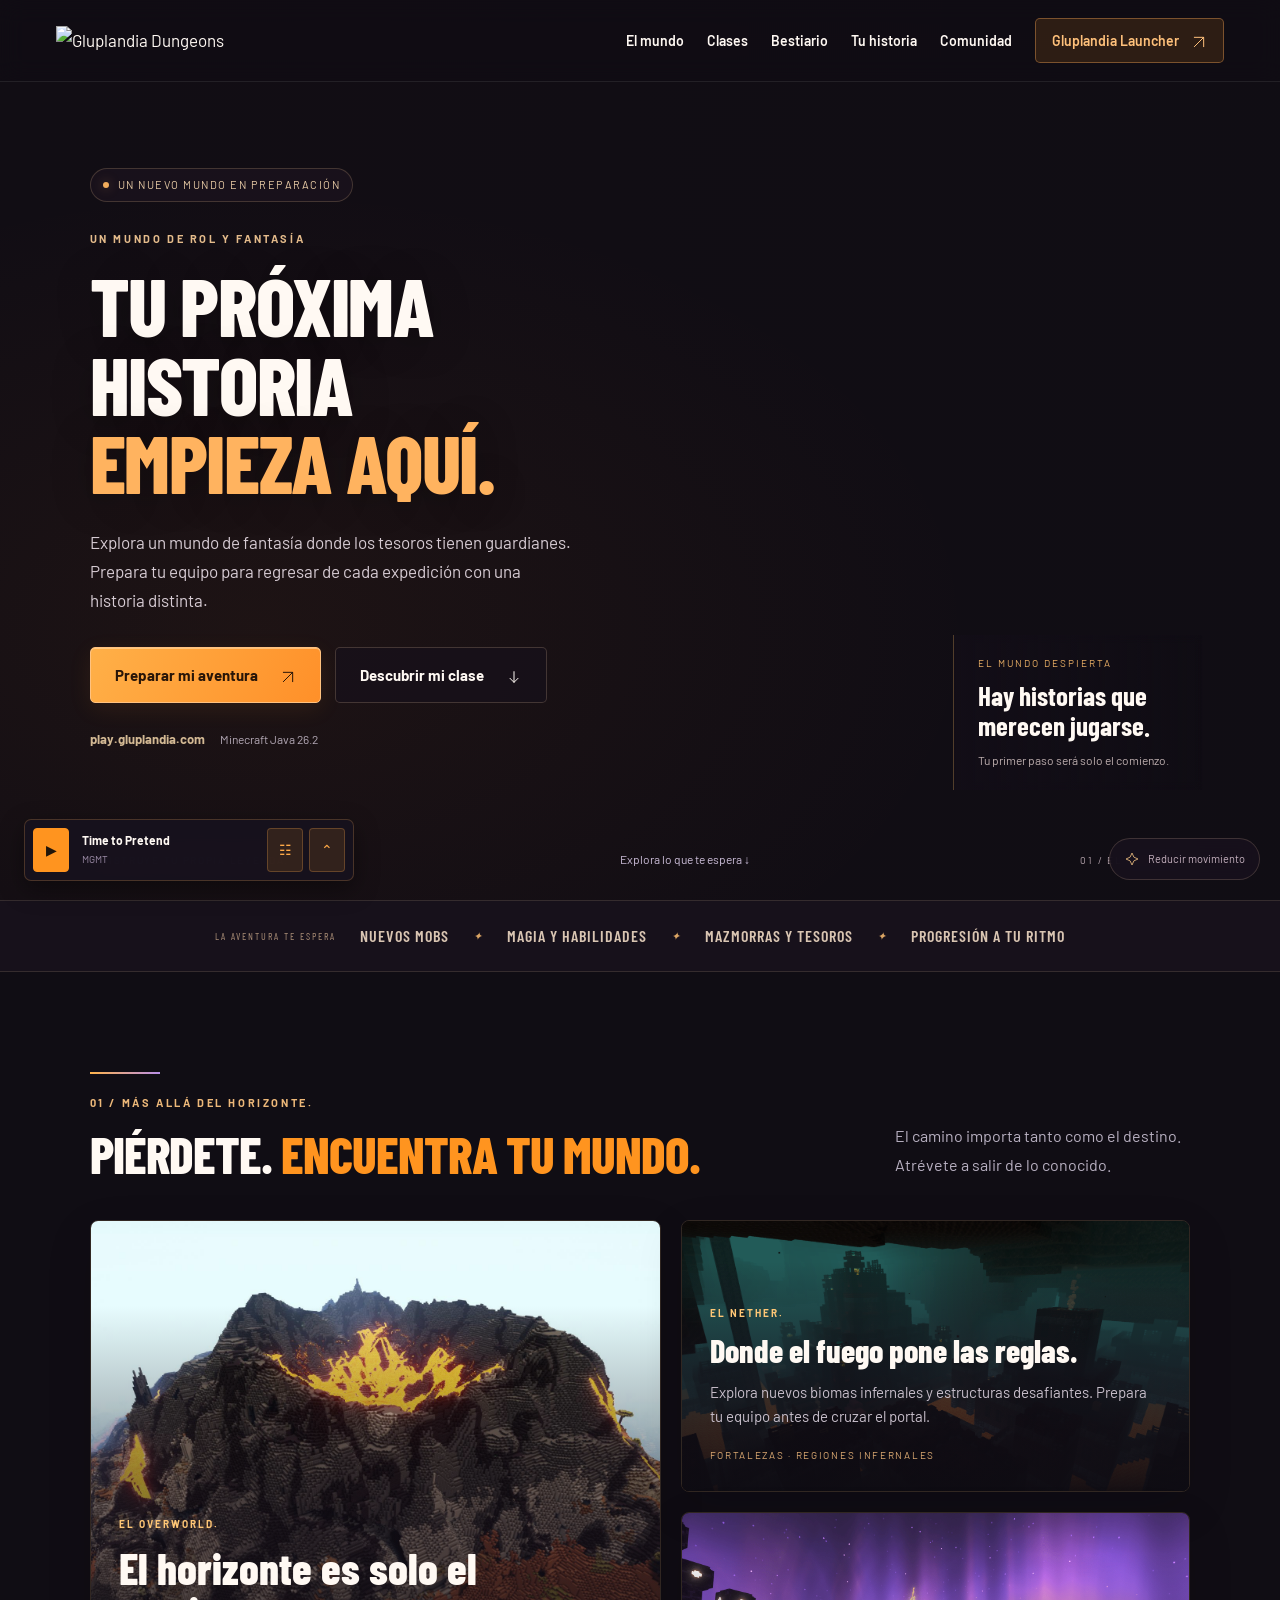
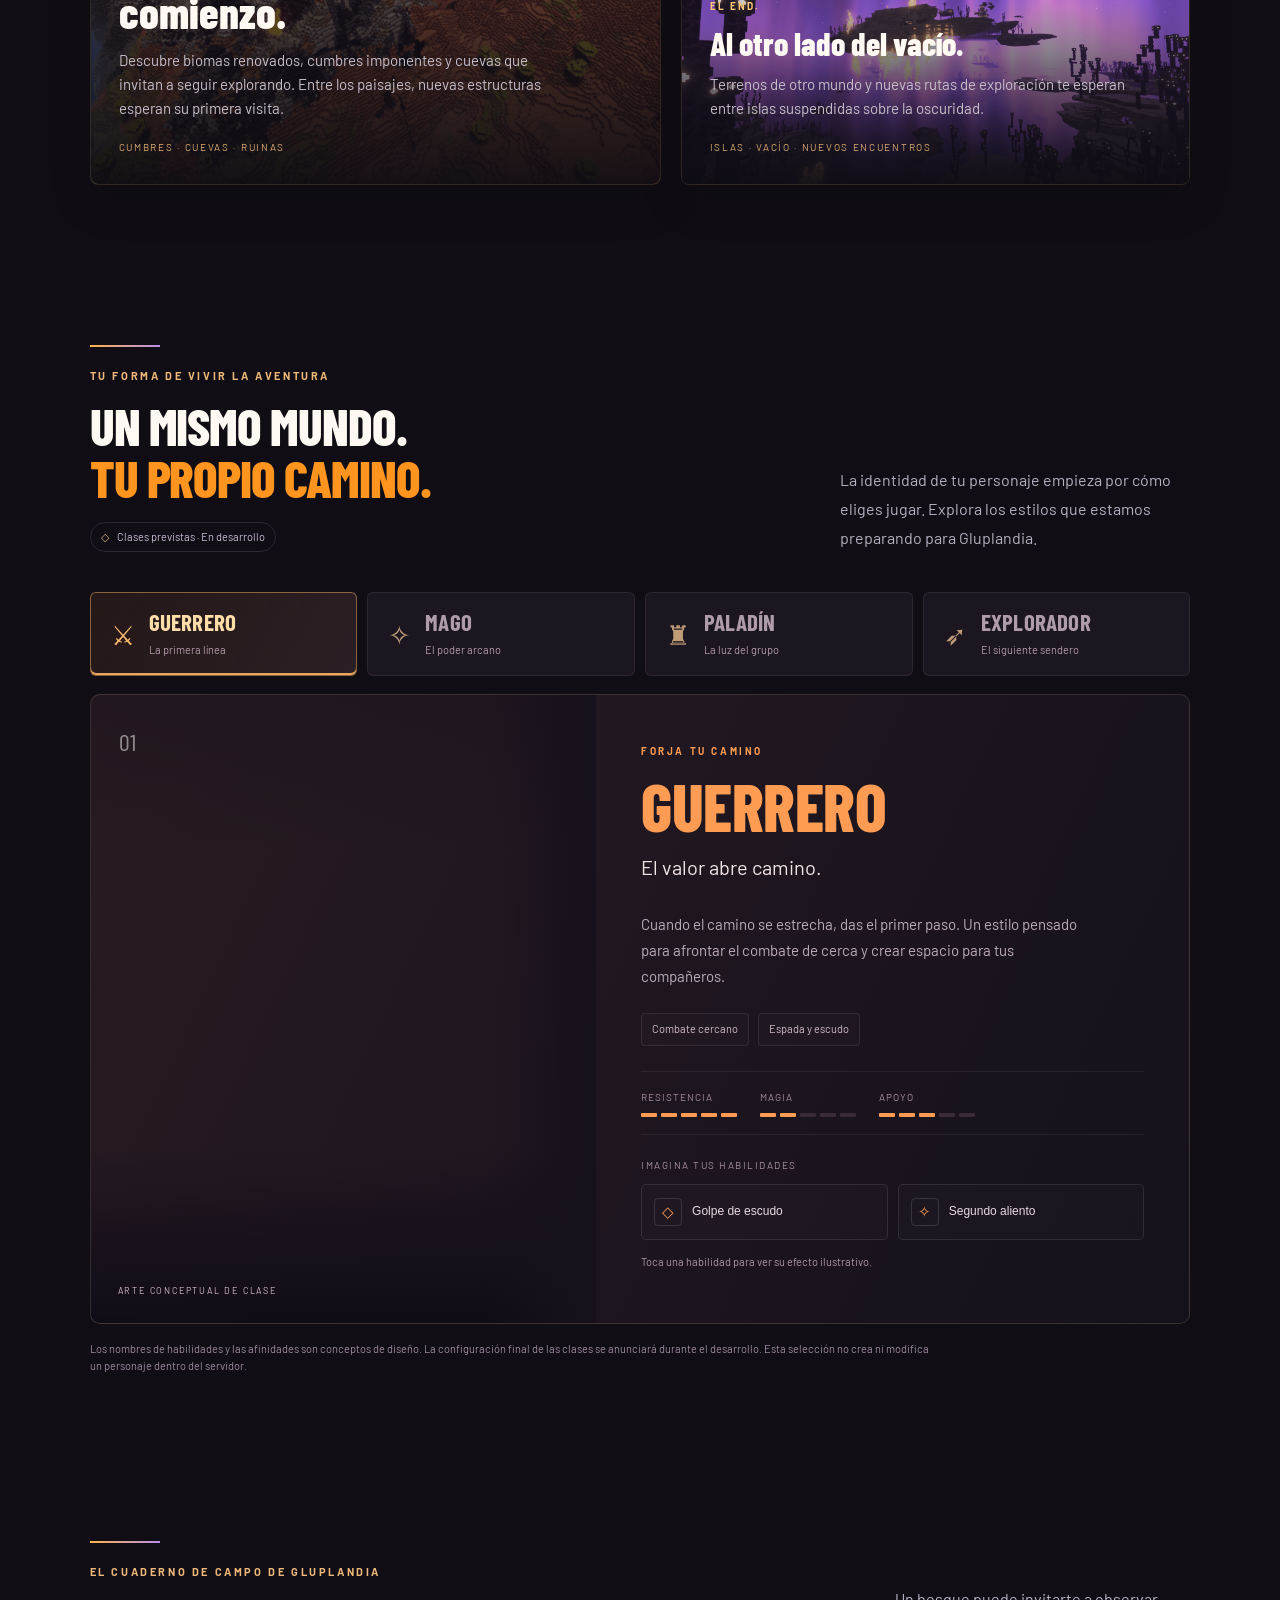
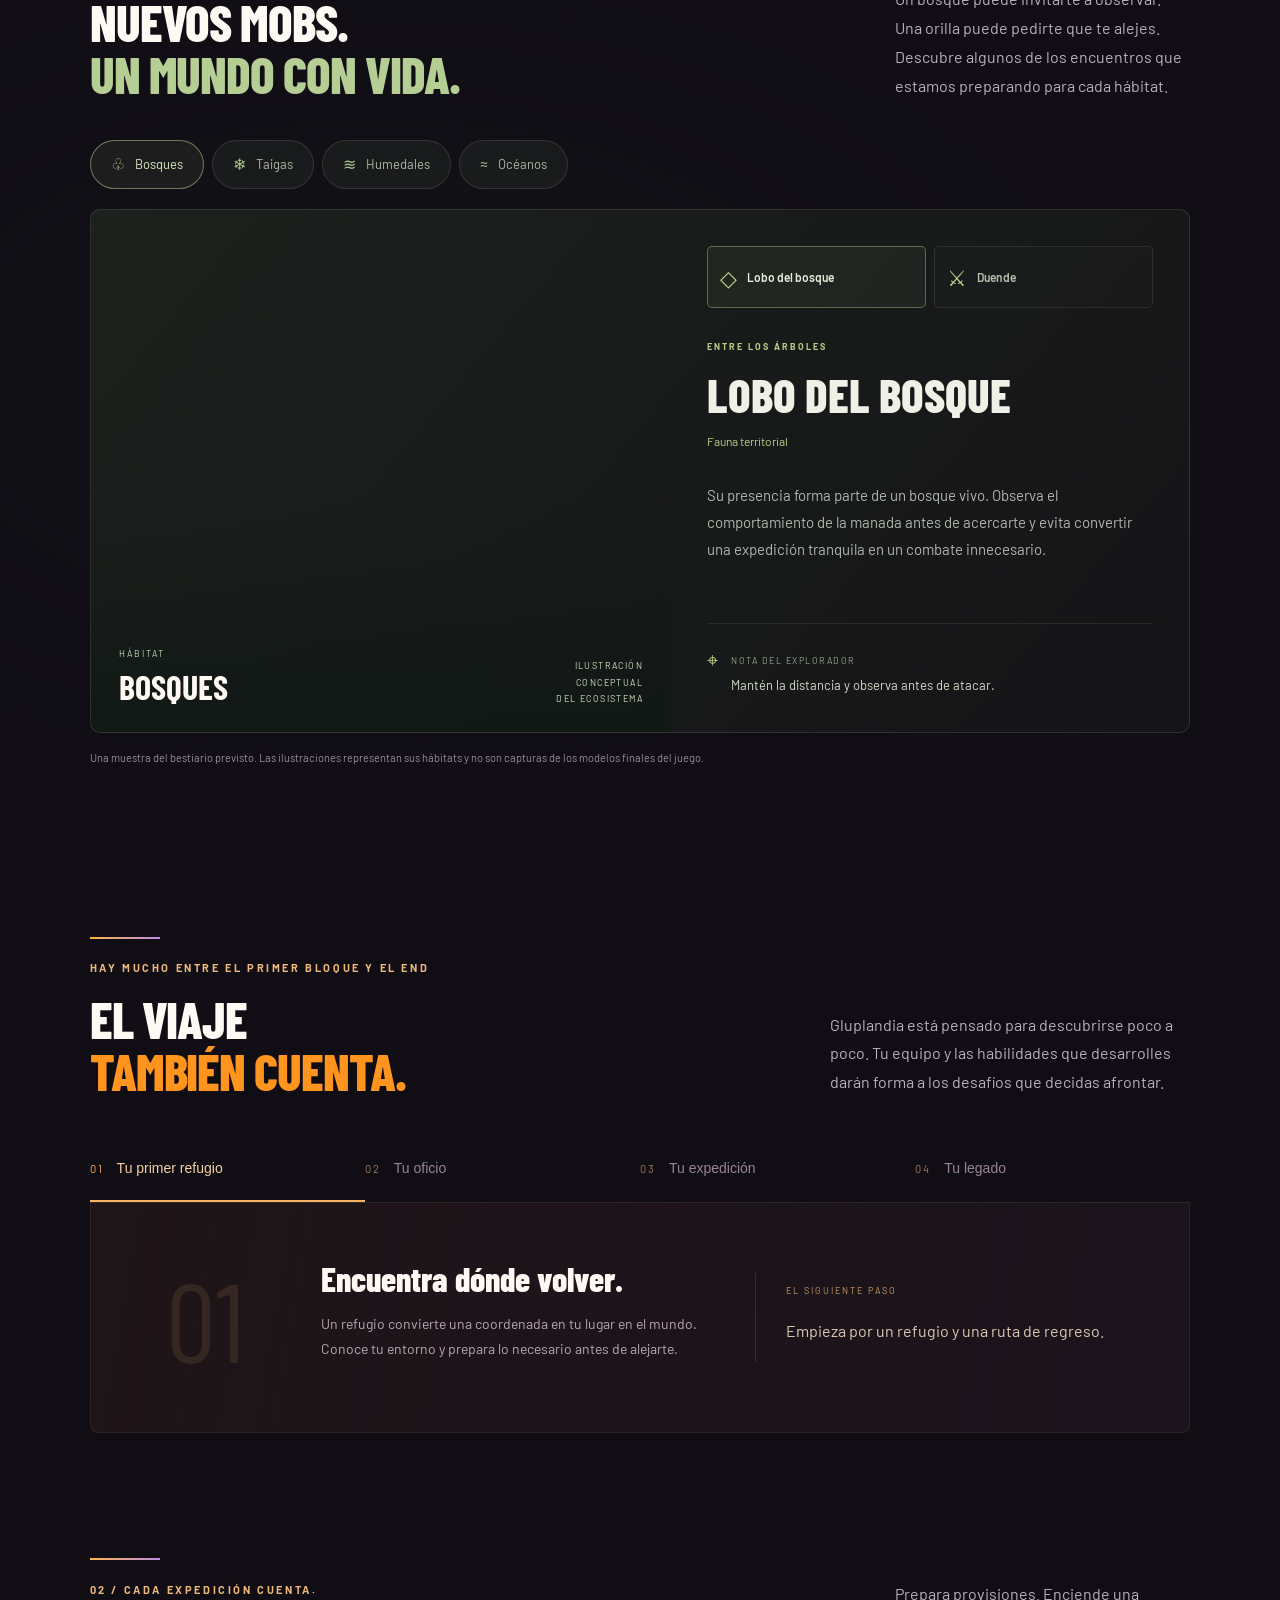
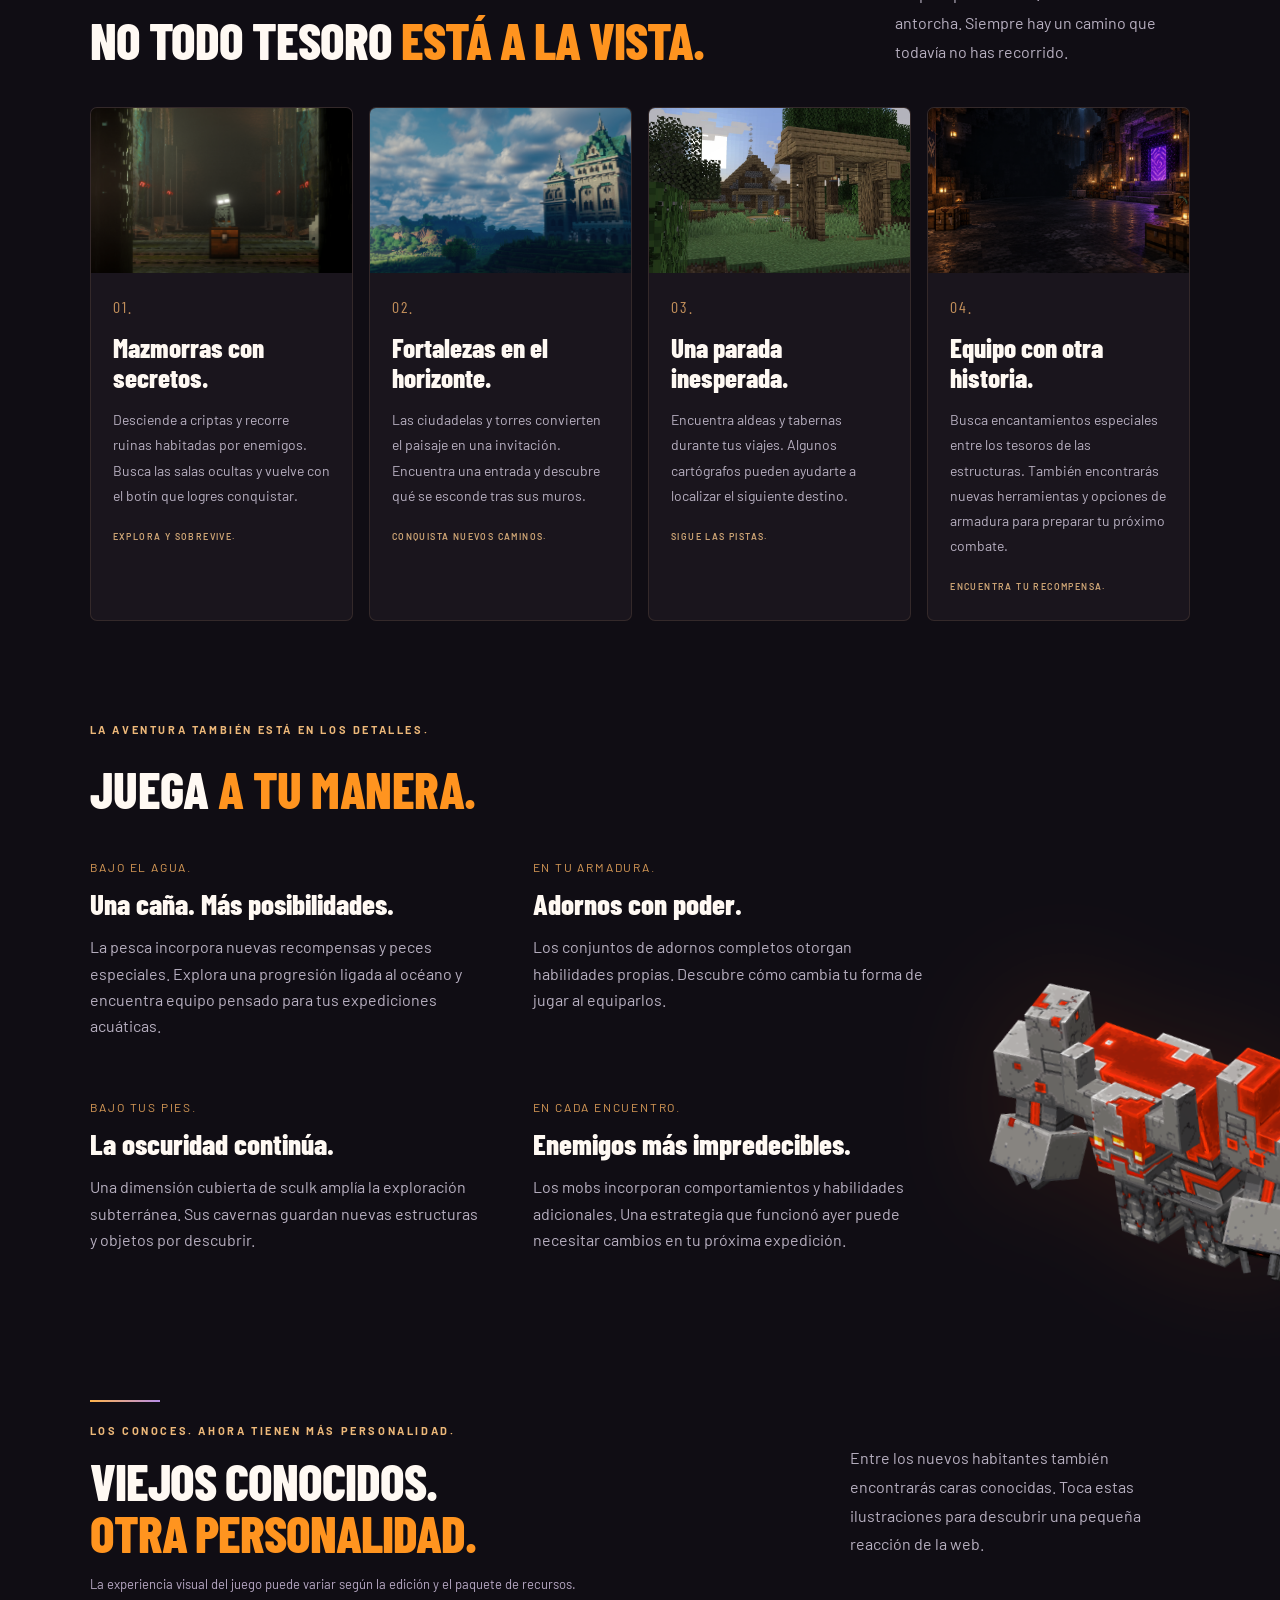
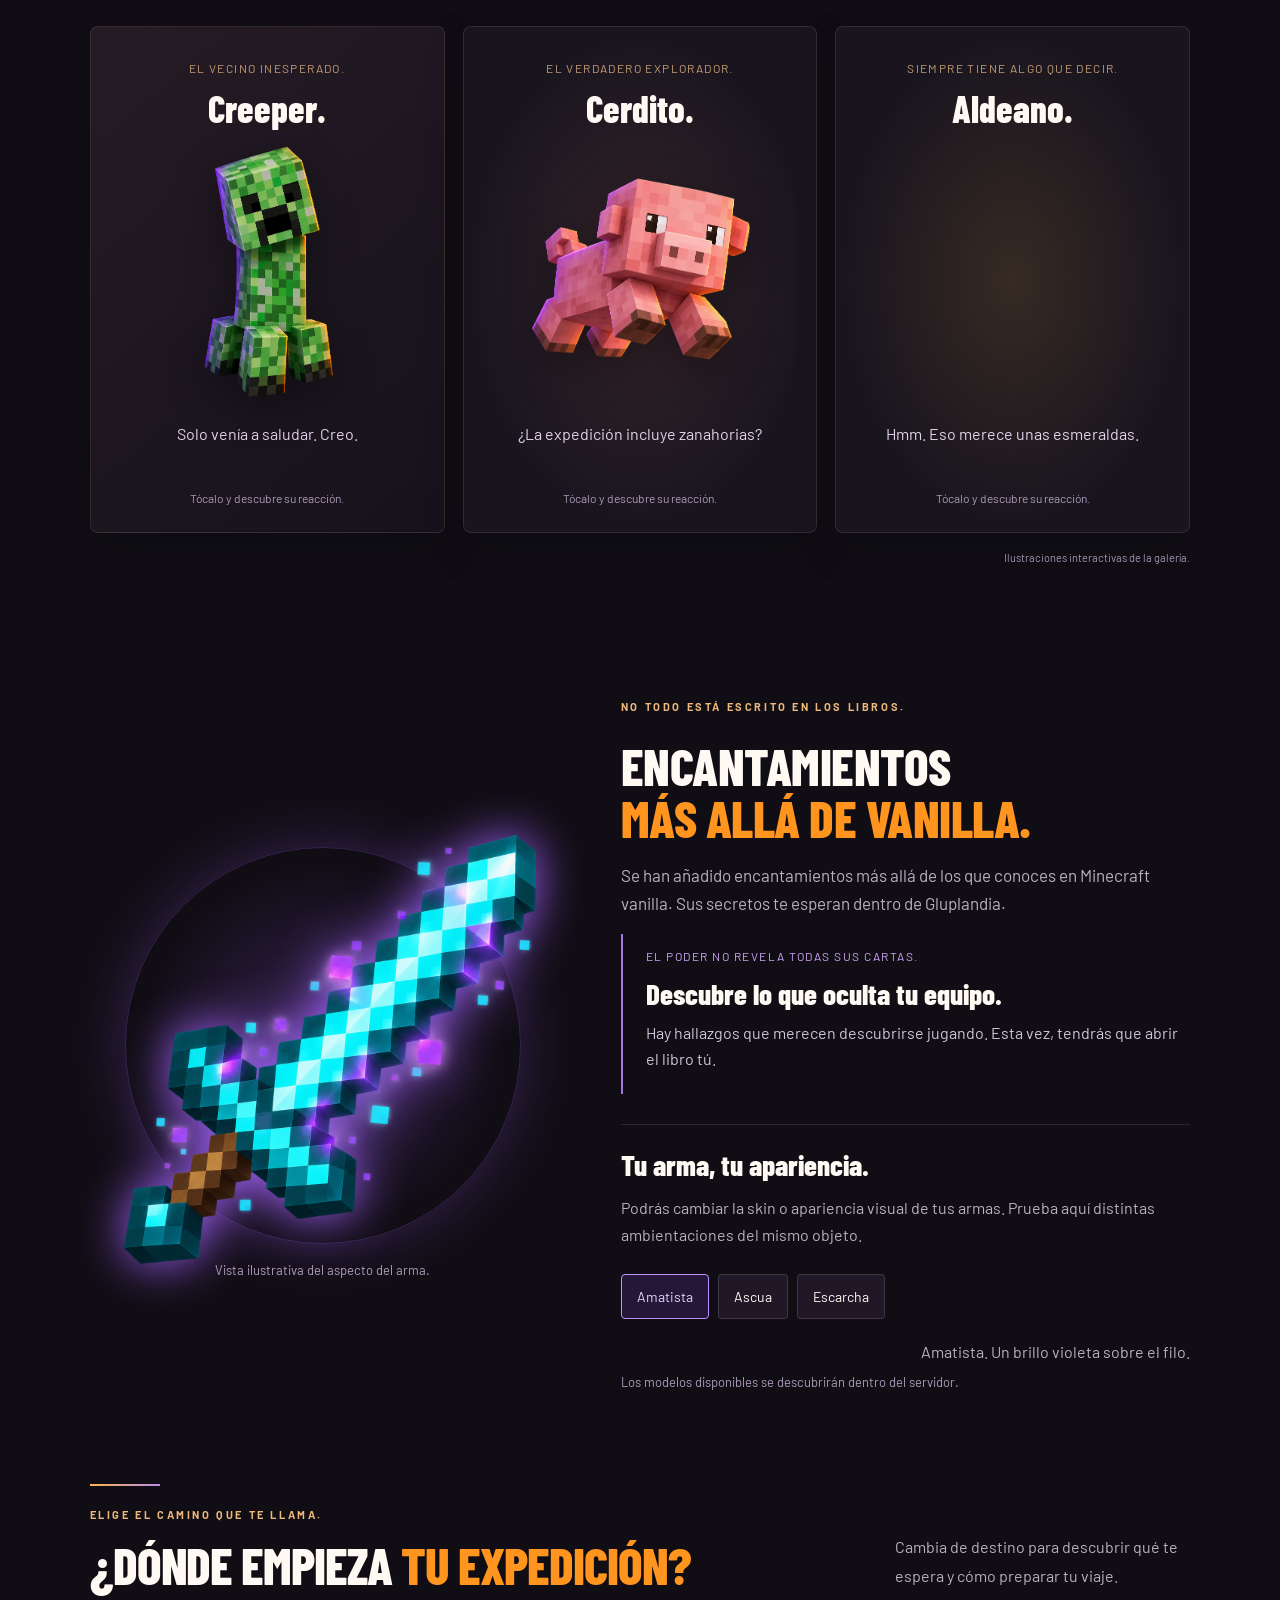
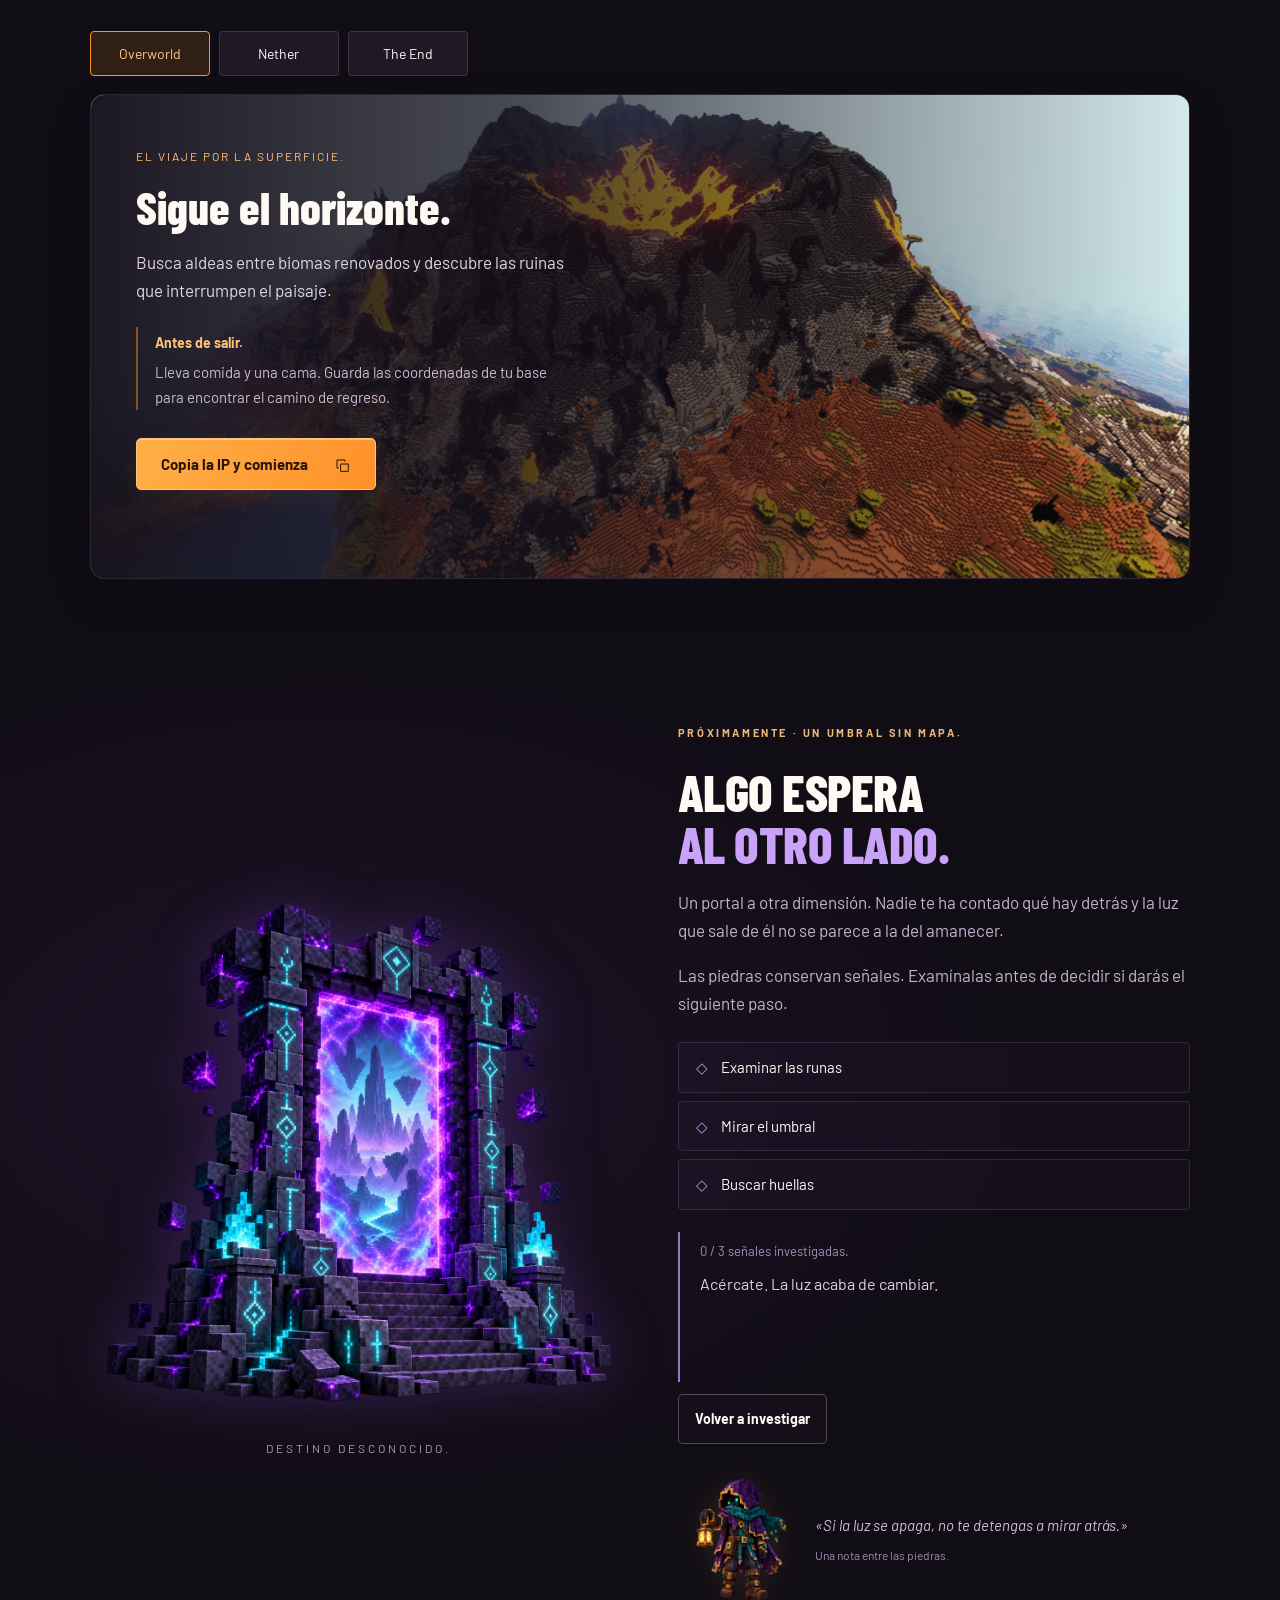
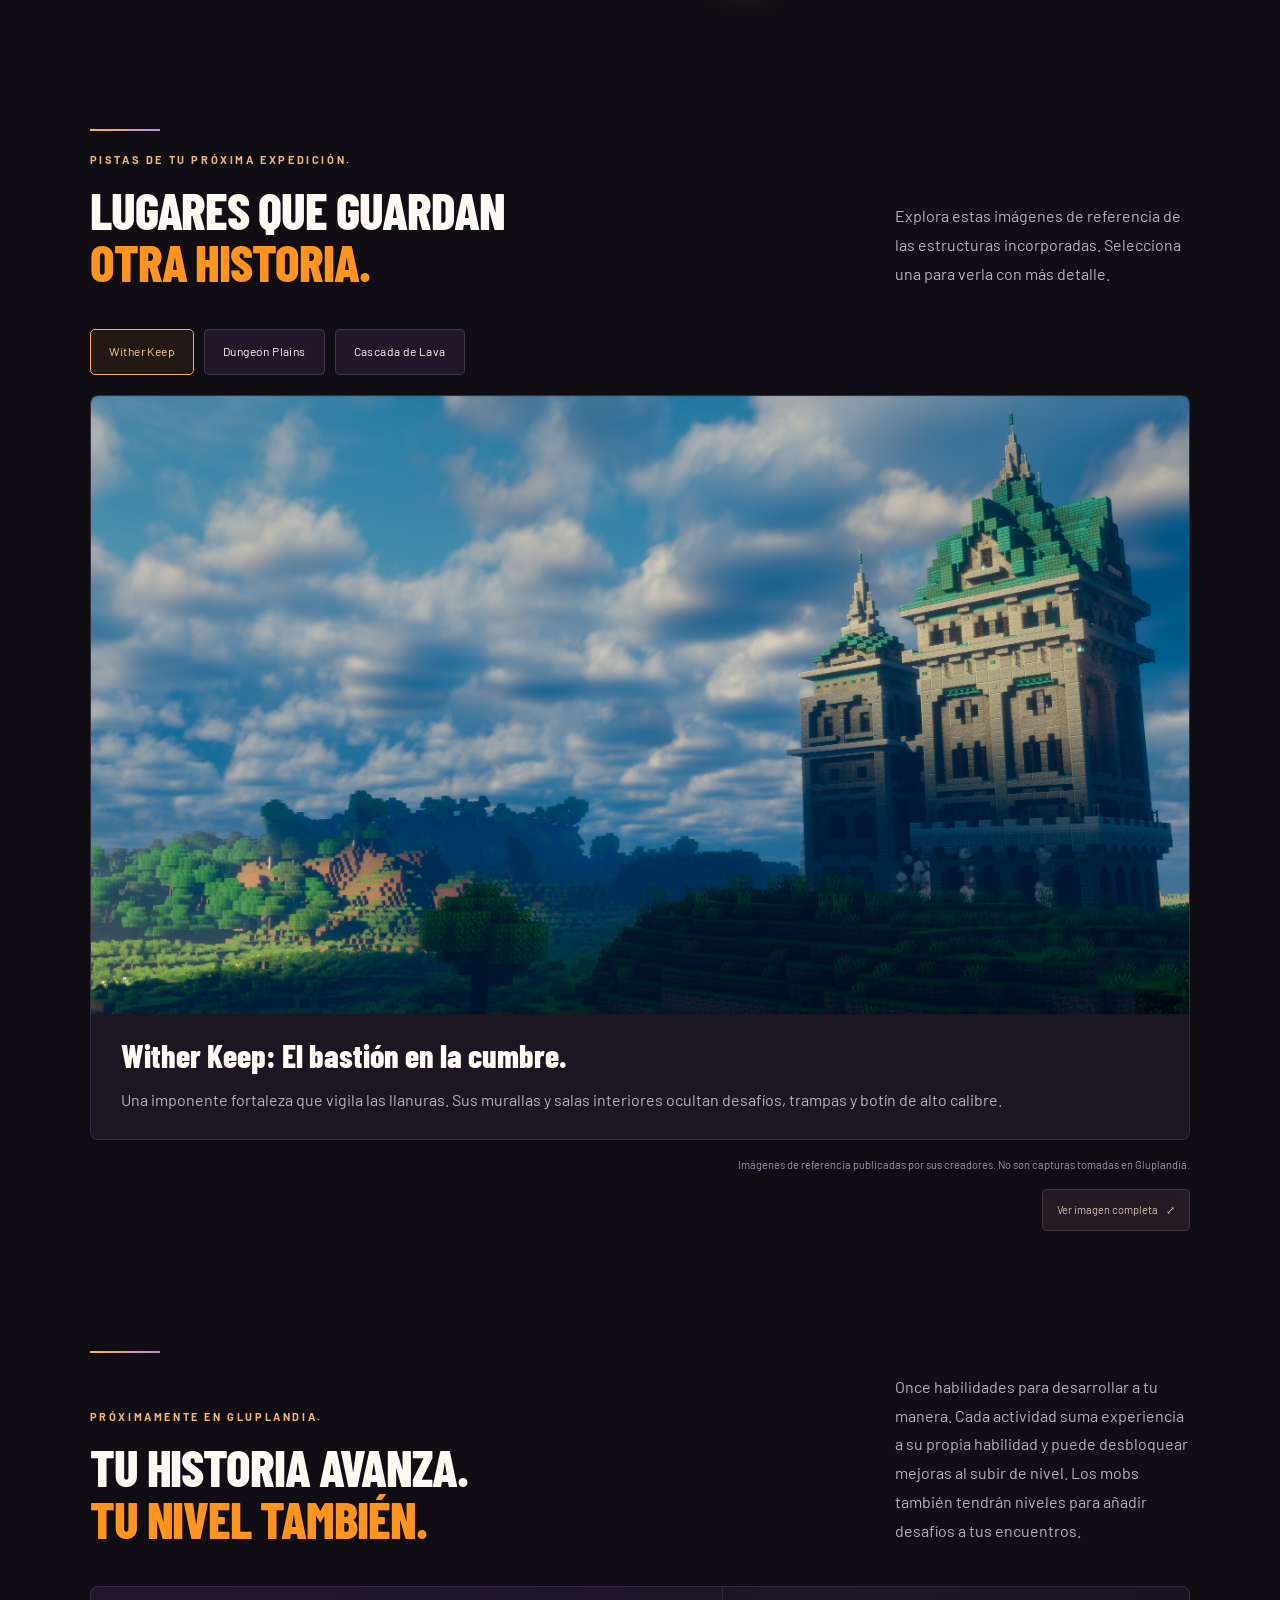
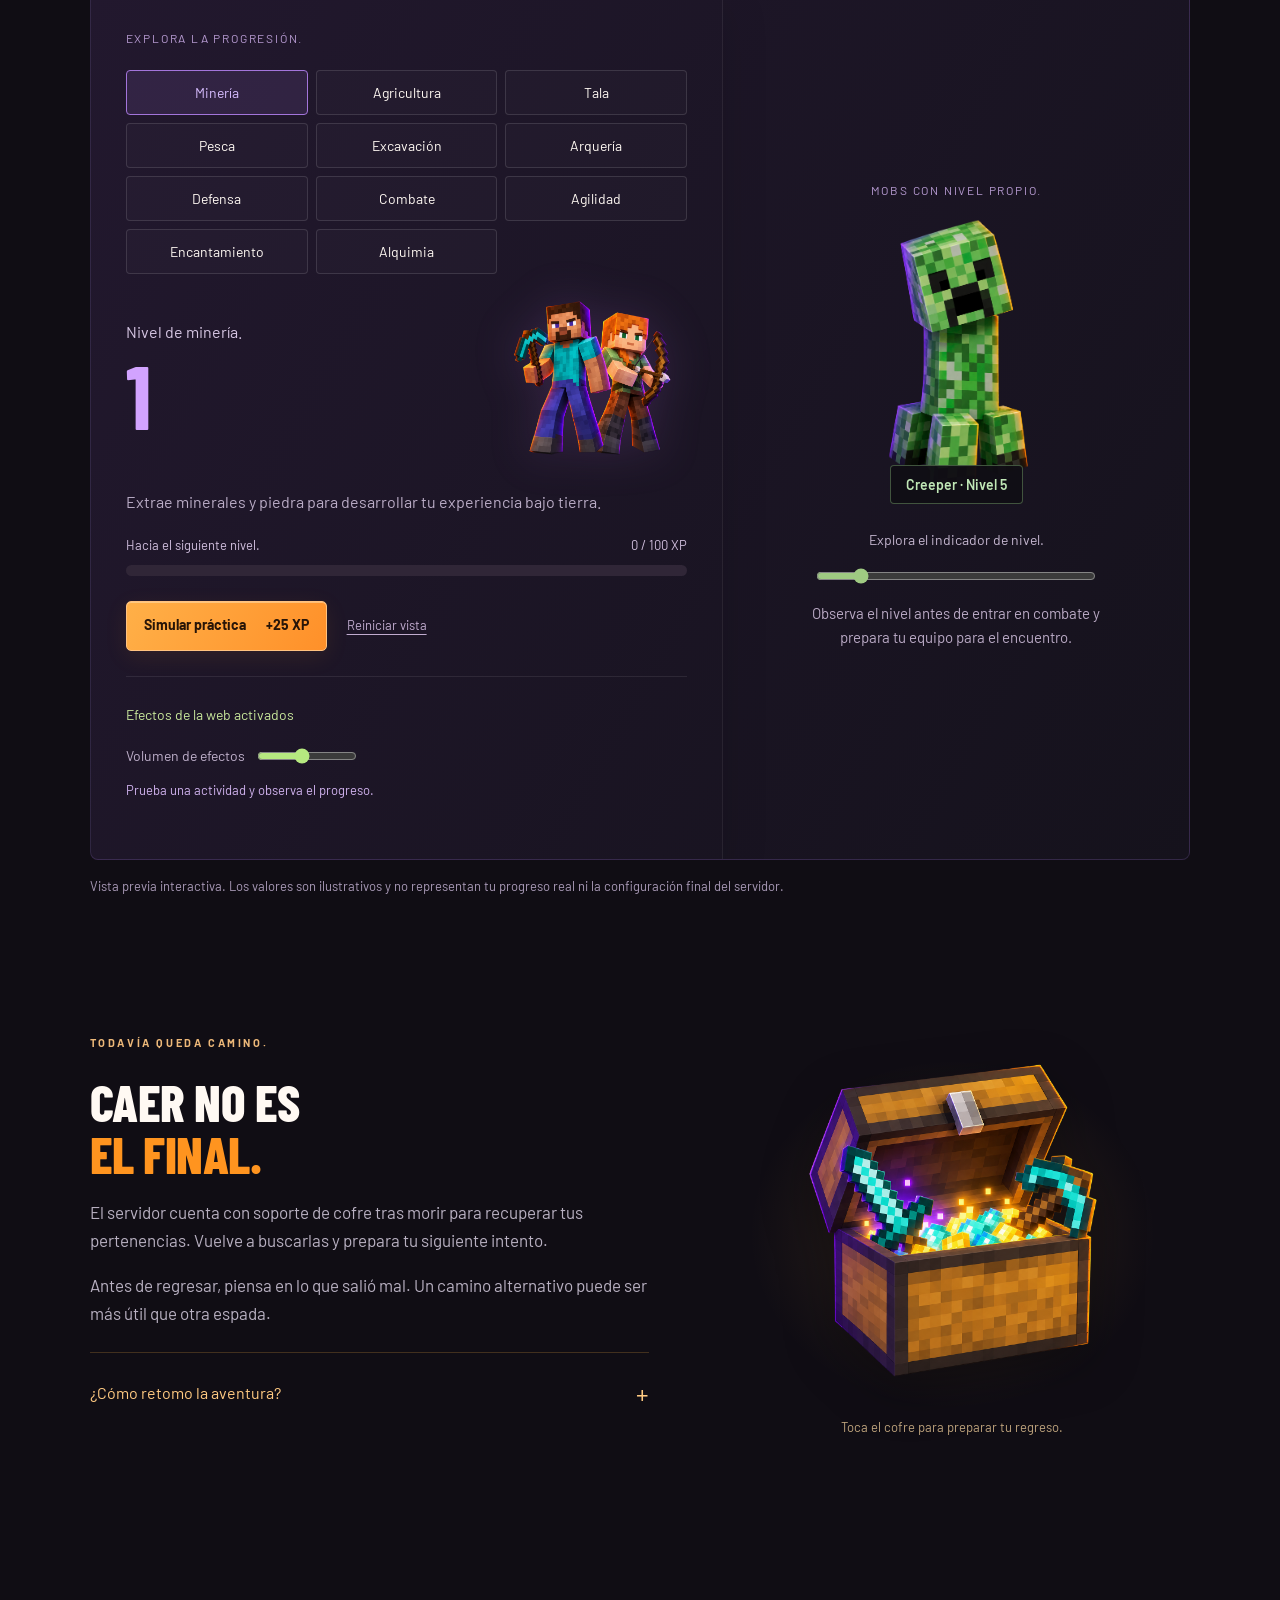
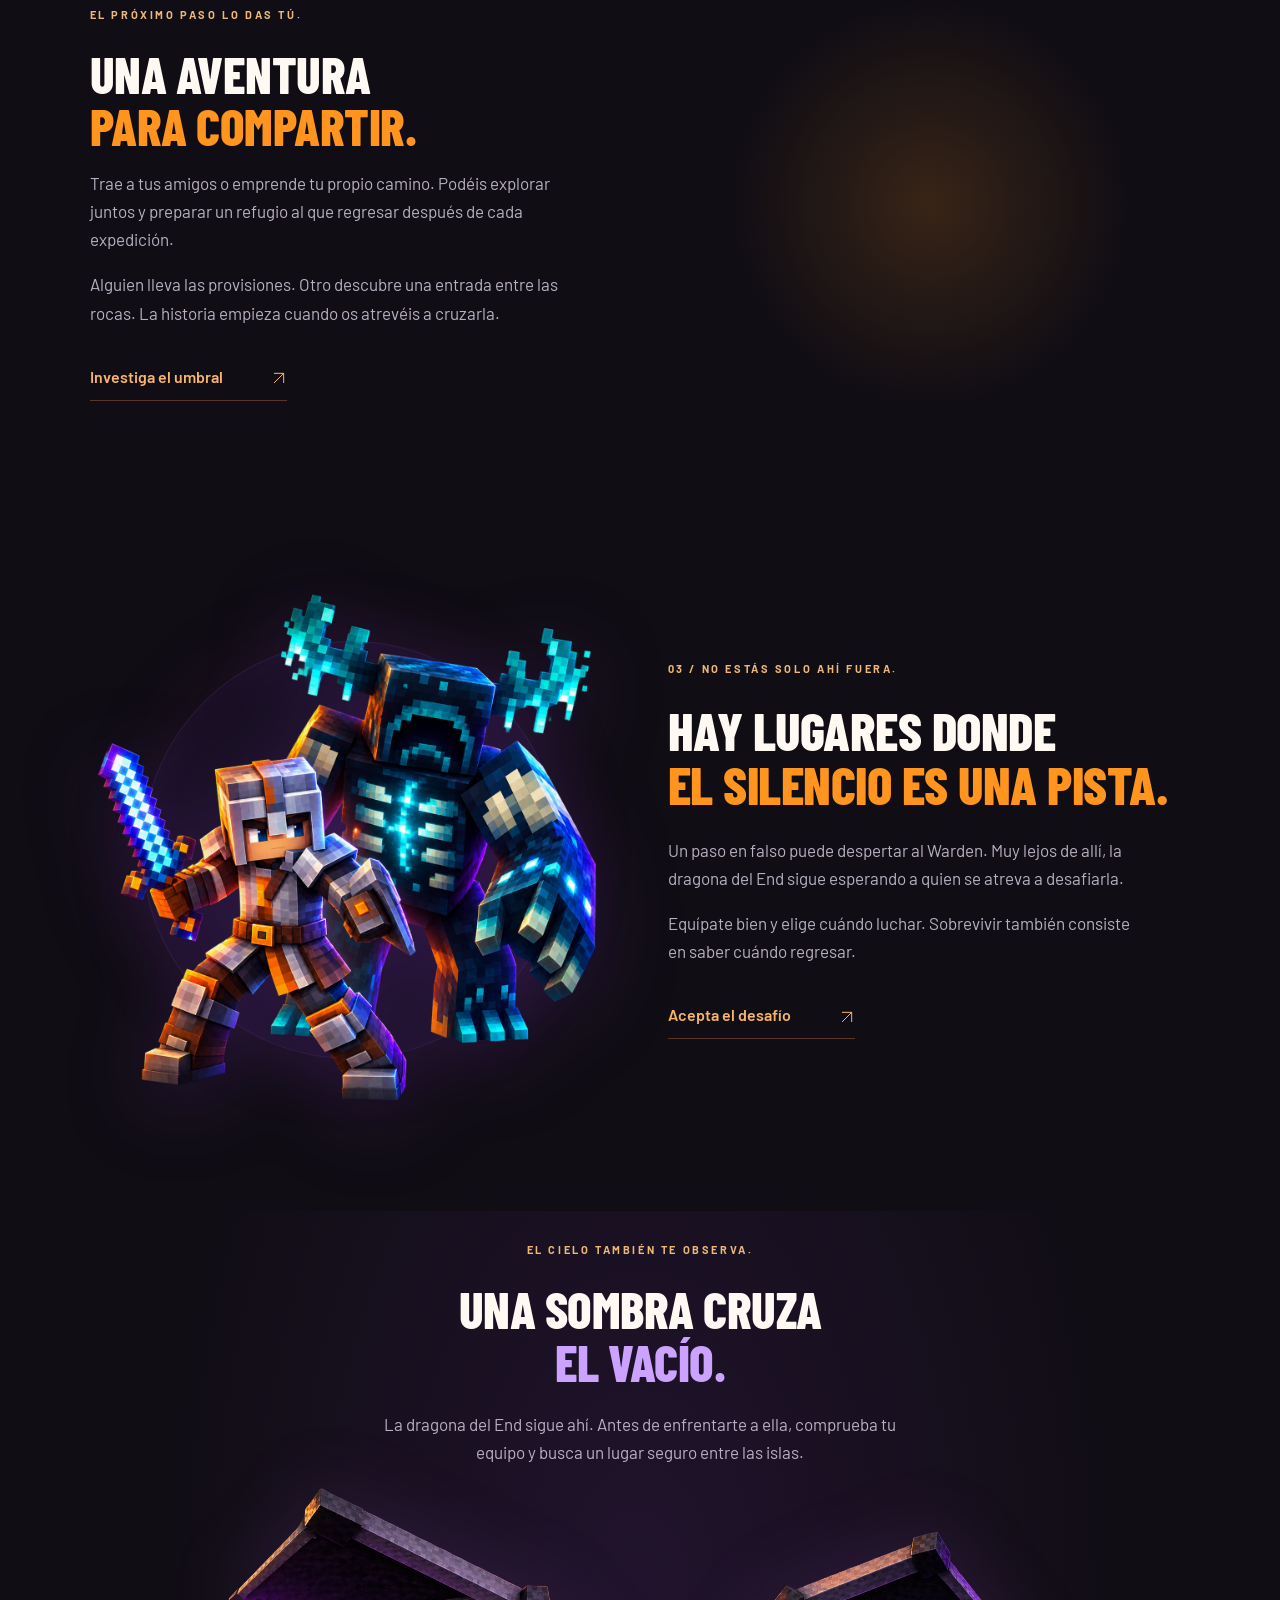
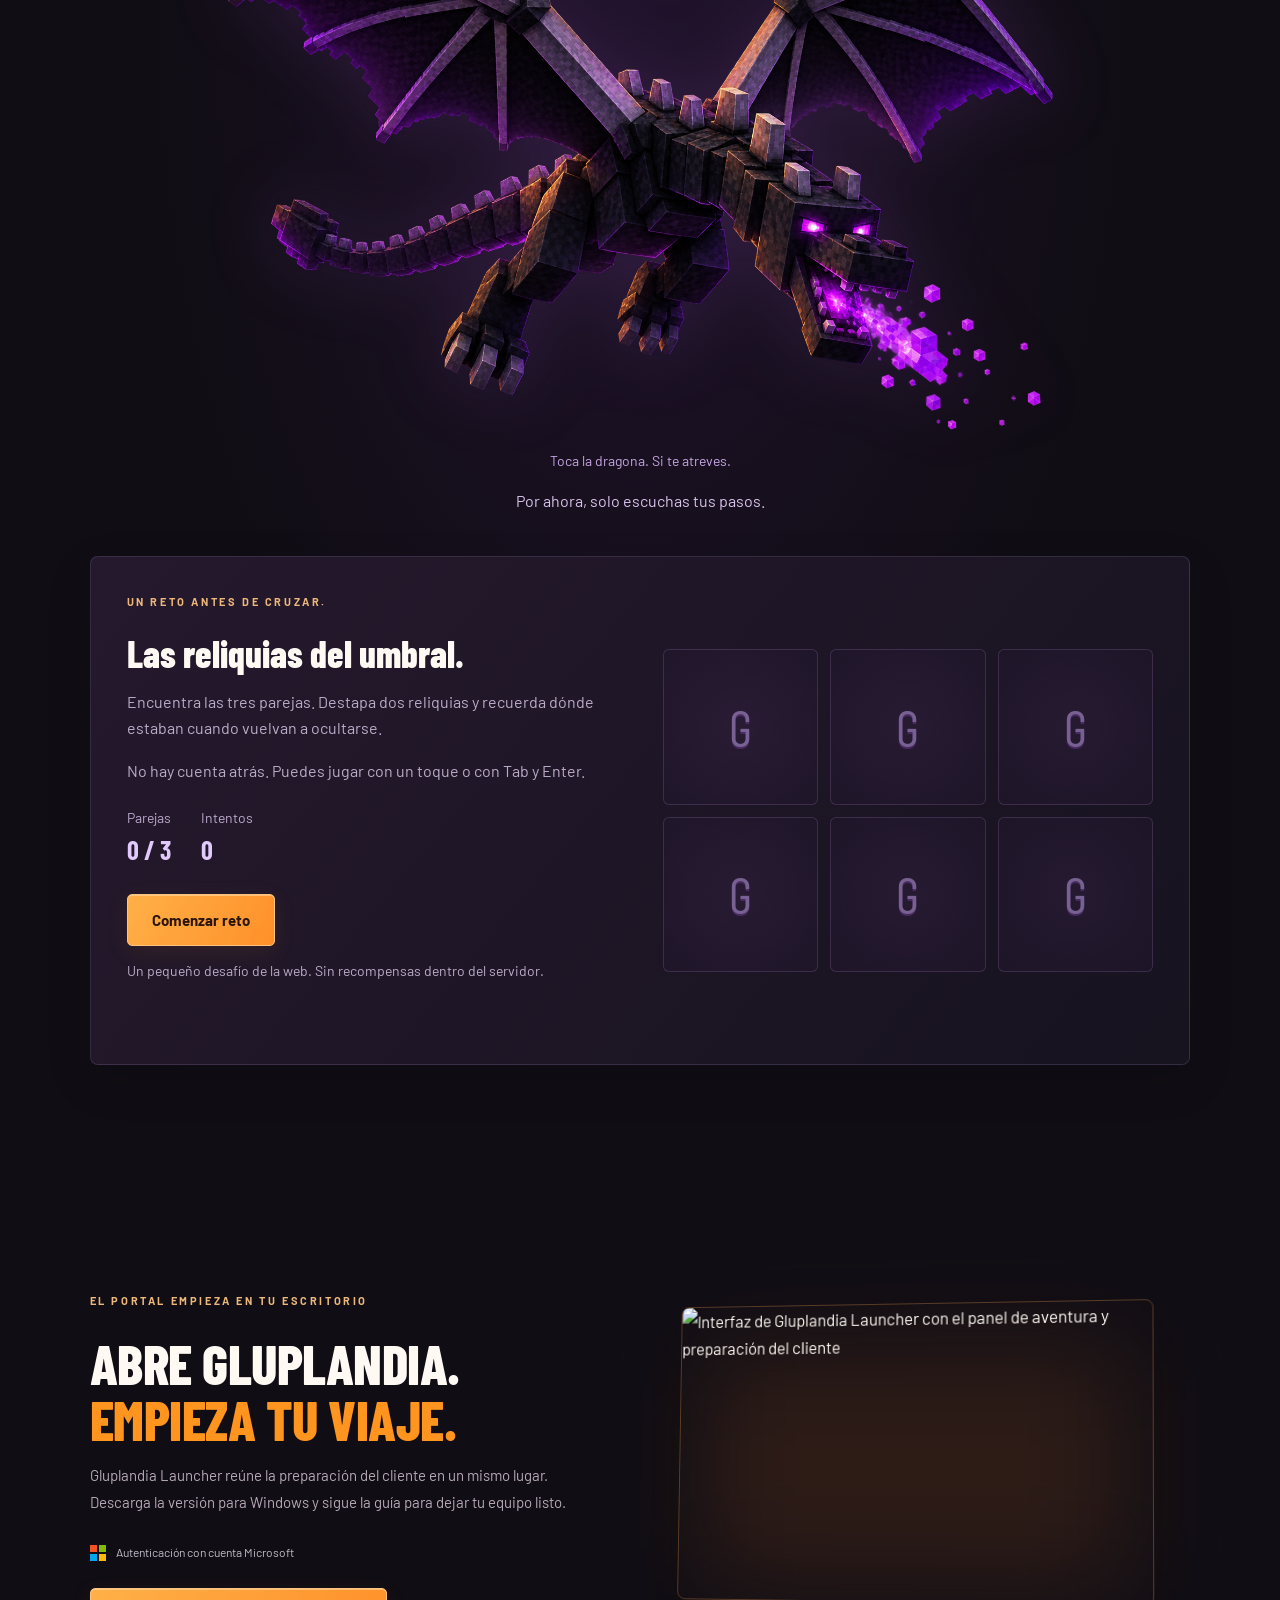
==== commit 04717448: "Add files via upload" ====
--- a/index.html
+++ b/index.html
@@ -1,5 +1,12 @@
 <!doctype html>
-<html lang="es"><head><meta charset="UTF-8"><meta name="viewport" content="width=device-width,initial-scale=1,viewport-fit=cover"><meta name="theme-color" content="#110e18"><meta name="description" content="Descubre Gluplandia Dungeons. Explora mazmorras, conquista fortalezas y encuentra tu próxima aventura. Java 26.2 y Bedrock en play.gluplandia.com."><title>Gluplandia Dungeons · Tu próxima aventura</title><link rel="stylesheet" href="style.css?v=hero-v2">
+<html lang="es">
+<head>
+<meta charset="UTF-8">
+<meta name="viewport" content="width=device-width,initial-scale=1,viewport-fit=cover">
+<meta name="theme-color" content="#110e18">
+<meta name="description" content="Gluplandia Dungeons. Un mundo de rol con nuevos mobs y mazmorras por descubrir. Explora las clases previstas y prepara tu aventura con Gluplandia Launcher.">
+<title>Gluplandia Dungeons · Un mundo para tu historia</title>
+<link rel="stylesheet" href="style.css?v=hero-v2">
 <link rel="canonical" href="https://gluplandia.com/">
 <link rel="icon" href="favicon.ico?v=1" sizes="16x16 32x32 48x48">
 <link rel="icon" type="image/png" sizes="32x32" href="assets/favicon-32.png?v=1">
@@ -22,23 +29,435 @@
 <meta name="twitter:description" content="Más allá del siguiente bloque te espera lo desconocido. Juega desde Java o Bedrock en play.gluplandia.com.">
 <meta name="twitter:image" content="https://gluplandia.com/assets/gluplandia-share-v2.jpg">
 <meta name="twitter:image:alt" content="Gluplandia Dungeons. Java y Bedrock en play.gluplandia.com.">
-<link rel="stylesheet" href="motion.css?v=2"><link rel="stylesheet" href="visual-polish.css?v=orange-4"><link rel="stylesheet" href="scene-details.css?v=orange-4"><link rel="stylesheet" href="dungeon-refresh.css?v=5"></head>
-<body><header><a href="#inicio" class="brand"><img src="assets/logo.png" alt="Gluplandia Dungeons" width="1672" height="941" decoding="async"></a><nav aria-label="Navegación principal"><a href="#mundo">El mundo</a><a href="#aventuras">Aventuras</a><a href="#encantamientos">Encantamientos</a><a href="#mobs">Criaturas</a><a href="#reglas">Reglas</a><a href="descargas.html">Descargas</a><a href="#unirse" class="nav-join">Únete a la aventura <span>↗</span></a></nav><button id="menu" aria-label="Abrir menú" aria-expanded="false">☰</button></header>
-<main><section class="hero" id="inicio"><div class="hero-bg"></div><div class="embers" aria-hidden="true"></div><div class="hero-content"><p class="eyebrow"><span></span> TU HISTORIA EMPIEZA AQUÍ.</p><h1>Un mundo por explorar.<br><em>Una leyenda por escribir.</em></h1><p class="intro">Más allá del siguiente bloque te espera lo desconocido. Adéntrate en Gluplandia Dungeons y convierte cada expedición en una nueva historia.</p><div class="hero-actions"><button class="button primary copy">Juega en Gluplandia <span>⧉</span></button><a class="button secondary" href="#mundo">Descubre el mundo <span>↓</span></a></div><p class="server-address">play.gluplandia.com <span>Java 26.2 · Bedrock</span></p></div><img class="hero-badge" src="assets/logo.png" alt="Gluplandia Dungeons" width="1672" height="941" decoding="async"><div class="hero-bottom"><span>CONSTRUYE TU PROPIA LEYENDA.</span><a href="#mundo">Explora lo que te espera ↓</a><span>01 / EL COMIENZO.</span></div></section>
-<div class="world-strip"><span>UN MISMO MUNDO.</span><strong>Java & Bedrock.</strong><i>✦</i><strong>Exploración sin límites.</strong><i>✦</i><strong>Aventuras bajo cada bloque.</strong><i>✦</i><strong>Tu próxima gran historia.</strong></div>
-<section id="mundo" class="section"><div class="section-heading"><div><p class="eyebrow orange">01 / MÁS ALLÁ DEL HORIZONTE.</p><h2>Piérdete. <em>Encuentra tu mundo.</em></h2></div><p>El camino importa tanto como el destino. Atrévete a salir de lo conocido.</p></div><div class="world-grid"><article class="world-card large"><img src="assets/overworld.jpg" alt="Paisaje volcánico de Minecraft con montañas y ríos de lava" loading="lazy" width="2560" height="1440" decoding="async"><div><span class="pill">EL OVERWORLD.</span><h3>El horizonte es solo el comienzo.</h3><p>Descubre biomas renovados, cumbres imponentes y cuevas que invitan a seguir explorando. Entre los paisajes, nuevas estructuras esperan su primera visita.</p></div></article><article class="world-card"><img src="assets/nether.png" alt="Fortaleza del Nether sobre un paisaje de lava" loading="lazy" width="2560" height="1377" decoding="async"><div><span class="pill">EL NETHER.</span><h3>Donde el fuego pone las reglas.</h3><p>Explora nuevos biomas infernales y estructuras desafiantes. Prepara tu equipo antes de cruzar el portal.</p></div></article><article class="world-card"><img src="assets/end.png" alt="Islas y estructuras del End" loading="lazy" width="1500" height="844" decoding="async"><div><span class="pill">EL END.</span><h3>Al otro lado del vacío.</h3><p>Terrenos de otro mundo y nuevas rutas de exploración te esperan entre islas suspendidas sobre la oscuridad.</p></div></article></div></section>
-<section id="aventuras" class="section adventures"><div class="section-heading"><div><p class="eyebrow orange">02 / CADA EXPEDICIÓN CUENTA.</p><h2>No todo tesoro <em>está a la vista.</em></h2></div><p>Prepara provisiones. Enciende una antorcha. Siempre hay un camino que todavía no has recorrido.</p></div><div class="adventure-grid"><article><span class="number">01.</span><h3>Mazmorras con secretos.</h3><p>Desciende a criptas y recorre ruinas habitadas por enemigos. Busca las salas ocultas y vuelve con el botín que logres conquistar.</p><span class="tag">EXPLORA Y SOBREVIVE.</span></article><article><span class="number">02.</span><h3>Fortalezas en el horizonte.</h3><p>Las ciudadelas y torres convierten el paisaje en una invitación. Encuentra una entrada y descubre qué se esconde tras sus muros.</p><span class="tag">CONQUISTA NUEVOS CAMINOS.</span></article><article><span class="number">03.</span><h3>Una parada inesperada.</h3><p>Encuentra aldeas y tabernas durante tus viajes. Algunos cartógrafos pueden ayudarte a localizar el siguiente destino.</p><span class="tag">SIGUE LAS PISTAS.</span></article><article><span class="number">04.</span><h3>Equipo con otra historia.</h3><p>Busca encantamientos especiales entre los tesoros de las estructuras. También encontrarás nuevas herramientas y opciones de armadura para preparar tu próximo combate.</p><span class="tag">ENCUENTRA TU RECOMPENSA.</span></article></div></section>
-<section class="discovery section"><div class="discovery-heading"><p class="eyebrow orange">LA AVENTURA TAMBIÉN ESTÁ EN LOS DETALLES.</p><h2>Juega <em>a tu manera.</em></h2></div><div class="discovery-grid"><article><span>BAJO EL AGUA.</span><h3>Una caña. Más posibilidades.</h3><p>La pesca incorpora nuevas recompensas y peces especiales. Explora una progresión ligada al océano y encuentra equipo pensado para tus expediciones acuáticas.</p></article><article><span>EN TU ARMADURA.</span><h3>Adornos con poder.</h3><p>Los conjuntos de adornos completos otorgan habilidades propias. Descubre cómo cambia tu forma de jugar al equiparlos.</p></article><article><span>BAJO TUS PIES.</span><h3>La oscuridad continúa.</h3><p>Una dimensión cubierta de sculk amplía la exploración subterránea. Sus cavernas guardan nuevas estructuras y objetos por descubrir.</p></article><article><span>EN CADA ENCUENTRO.</span><h3>Enemigos más impredecibles.</h3><p>Los mobs incorporan comportamientos y habilidades adicionales. Una estrategia que funcionó ayer puede necesitar cambios en tu próxima expedición.</p></article></div><img class="golem" src="assets/golem.png" alt="Ilustración de la monstruosidad de redstone de Minecraft Dungeons" loading="lazy" width="1024" height="1024" decoding="async"></section><section class="living-world section" id="mobs"><div class="section-heading"><div><p class="eyebrow orange">LOS CONOCES. AHORA TIENEN MÁS PERSONALIDAD.</p><h2>Un mundo que<br><em>se mueve contigo.</em></h2></div><p>Los mobs cuentan con movimientos animados más expresivos. Sus gestos y posturas dan otra vida a cada encuentro.</p></div><p class="visual-compatibility">Animaciones disponibles en Java y Bedrock con la configuración visual correspondiente a cada edición.</p><div class="mob-gallery"><article class="mob-card" data-mob-card="creeper"><div class="mob-heading"><span>EL VECINO INESPERADO.</span><h3>Creeper.</h3></div><button type="button" class="mob-portrait" data-mob="creeper" aria-label="Haz reaccionar al creeper"><img src="assets/mob-creeper.png" alt="Creeper con la cabeza inclinada y expresión curiosa" loading="lazy" width="1145" height="1374" decoding="async"></button><p class="mob-speech" id="speech-creeper" aria-live="polite">Solo venía a saludar. Creo.</p><span class="mob-hint">Tócalo y descubre su reacción.</span></article><article class="mob-card" data-mob-card="pig"><div class="mob-heading"><span>EL VERDADERO EXPLORADOR.</span><h3>Cerdito.</h3></div><button type="button" class="mob-portrait" data-mob="pig" aria-label="Haz reaccionar al cerdito"><img src="assets/mob-pig.png" alt="Cerdito de Minecraft en una pose alegre" loading="lazy" width="1374" height="1145" decoding="async"></button><p class="mob-speech" id="speech-pig" aria-live="polite">¿La expedición incluye zanahorias?</p><span class="mob-hint">Tócalo y descubre su reacción.</span></article><article class="mob-card" data-mob-card="villager"><div class="mob-heading"><span>SIEMPRE TIENE ALGO QUE DECIR.</span><h3>Aldeano.</h3></div><button type="button" class="mob-portrait" data-mob="villager" aria-label="Haz reaccionar al aldeano"><img src="assets/mob-villager.png" alt="Aldeano de Minecraft con los brazos cruzados y mirada curiosa" loading="lazy" width="1024" height="1536" decoding="async"></button><p class="mob-speech" id="speech-villager" aria-live="polite">Hmm. Eso merece unas esmeraldas.</p><span class="mob-hint">Tócalo y descubre su reacción.</span></article></div><p class="gallery-note">Ilustraciones interactivas de la galería.</p></section>
-<section class="enchant-section section" id="encantamientos"><div class="enchant-art" data-skin="arcane"><div class="enchant-halo" aria-hidden="true"></div><img id="weapon-preview" src="assets/enchanted-sword.png" alt="Vista ilustrativa de una espada con brillo violeta" loading="lazy" width="1246" height="1262" decoding="async"><span class="artifact-caption">Vista ilustrativa del aspecto del arma.</span></div><div class="enchant-copy"><p class="eyebrow orange">NO TODO ESTÁ ESCRITO EN LOS LIBROS.</p><h2>Encantamientos<br><em>más allá de vanilla.</em></h2><p>Se han añadido encantamientos más allá de los que conoces en Minecraft vanilla. Sus secretos te esperan dentro de Gluplandia.</p><div class="enchant-detail"><span>EL PODER NO REVELA TODAS SUS CARTAS.</span><h3>Descubre lo que oculta tu equipo.</h3><p>Hay hallazgos que merecen descubrirse jugando. Esta vez, tendrás que abrir el libro tú.</p></div><div class="weapon-wardrobe"><h3>Tu arma, tu apariencia.</h3><p>Podrás cambiar la skin o apariencia visual de tus armas. Prueba aquí distintas ambientaciones del mismo objeto.</p><div class="enchant-options" role="group" aria-label="Prueba una apariencia ilustrativa"><button type="button" data-skin="arcane" aria-pressed="true">Amatista</button><button type="button" data-skin="ember" aria-pressed="false">Ascua</button><button type="button" data-skin="frost" aria-pressed="false">Escarcha</button></div><p class="gallery-note" id="skin-caption" aria-live="polite">Amatista. Un brillo violeta sobre el filo.</p><small>Los modelos disponibles se descubrirán dentro del servidor.</small></div></div></section>
-<section class="expedition-section section" id="expediciones"><div class="section-heading"><div><p class="eyebrow orange">ELIGE EL CAMINO QUE TE LLAMA.</p><h2>¿Dónde empieza <em>tu expedición?</em></h2></div><p>Cambia de destino para descubrir qué te espera y cómo preparar tu viaje.</p></div><div class="destination-options" role="group" aria-label="Elige una dimensión"><button type="button" data-destination="overworld" aria-pressed="true">Overworld</button><button type="button" data-destination="nether" aria-pressed="false">Nether</button><button type="button" data-destination="end" aria-pressed="false">The End</button></div><div class="expedition-view"><img id="destination-image" src="assets/overworld.jpg" alt="Montañas volcánicas del Overworld" loading="lazy" width="2560" height="1440" decoding="async"><div class="expedition-content" aria-live="polite"><span id="destination-label">EL VIAJE POR LA SUPERFICIE.</span><h3 id="destination-title">Sigue el horizonte.</h3><p id="destination-description">Busca aldeas entre biomas renovados y descubre las ruinas que interrumpen el paisaje.</p><div class="travel-tip"><strong>Antes de salir.</strong><p id="destination-tip">Lleva comida y una cama. Guarda las coordenadas de tu base para encontrar el camino de regreso.</p></div><button type="button" class="button primary copy">Copia la IP y comienza <span>⧉</span></button></div></div></section>
-<section class="portal-section section" id="portal"><div class="portal-stage" data-awake="false"><button type="button" id="portal-art" aria-label="Investiga el portal a otra dimensión"><img src="assets/mystery-portal.png" alt="Portal de obsidiana con un umbral violeta y un paisaje desconocido al otro lado" loading="lazy" width="1024" height="1024"></button><span class="portal-stamp">DESTINO DESCONOCIDO.</span></div><div class="portal-copy"><p class="eyebrow orange">PRÓXIMAMENTE · UN UMBRAL SIN MAPA.</p><h2>Algo espera<br><em>al otro lado.</em></h2><p>Un portal a otra dimensión. Nadie te ha contado qué hay detrás y la luz que sale de él no se parece a la del amanecer.</p><p>Las piedras conservan señales. Examínalas antes de decidir si darás el siguiente paso.</p><div class="portal-clues" role="group" aria-label="Investiga las señales del portal"><button type="button" data-clue="0" aria-pressed="false">Examinar las runas</button><button type="button" data-clue="1" aria-pressed="false">Mirar el umbral</button><button type="button" data-clue="2" aria-pressed="false">Buscar huellas</button></div><div class="portal-log" aria-live="polite"><span id="portal-count">0 / 3 señales investigadas.</span><p id="portal-message">Acércate. La luz acaba de cambiar.</p></div><button type="button" class="button secondary" id="portal-reset">Volver a investigar</button><div class="watcher"><img src="assets/hooded-explorer.png" alt="Explorador encapuchado que vigila el portal con una linterna" loading="lazy" width="1024" height="1024"><p>«Si la luz se apaga, no te detengas a mirar atrás.»<span>Una nota entre las piedras.</span></p></div></div></section>
-<section class="samples-section section" id="galeria"><div class="section-heading"><div><p class="eyebrow orange">PISTAS DE TU PRÓXIMA EXPEDICIÓN.</p><h2>Lugares que guardan<br><em>otra historia.</em></h2></div><p>Explora estas imágenes de referencia de las estructuras incorporadas. Selecciona una para verla con más detalle.</p></div><div class="sample-tabs" role="group" aria-label="Elige una estructura de muestra"><button type="button" data-sample="0" aria-pressed="true">Wither Keep</button><button type="button" data-sample="1" aria-pressed="false">Dungeon Plains</button><button type="button" data-sample="2" aria-pressed="false">Cascada de Lava</button></div><figure class="sample-view"><img id="sample-image" src="assets/sample-wither-keep.jpg" alt="Fortaleza Wither Keep" loading="lazy" width="1920" height="1080"><figcaption><h3 id="sample-title">Wither Keep: El bastión en la cumbre.</h3><p id="sample-description">Una imponente fortaleza que vigila las llanuras. Sus murallas y salas interiores ocultan desafíos, trampas y botín de alto calibre.</p></figcaption></figure><p class="gallery-note">Imágenes de referencia publicadas por sus creadores. No son capturas tomadas en Gluplandia.</p></section>
-<section class="levels-section section" id="niveles"><div class="section-heading"><div><p class="eyebrow orange">PRÓXIMAMENTE EN GLUPLANDIA.</p><h2>Tu historia avanza.<br><em>Tu nivel también.</em></h2></div><p>Once habilidades para desarrollar a tu manera. Cada actividad suma experiencia a su propia habilidad y puede desbloquear mejoras al subir de nivel. Los mobs también tendrán niveles para añadir desafíos a tus encuentros.</p></div><div class="level-lab"><div class="player-progress"><span class="lab-caption">EXPLORA LA PROGRESIÓN.</span><div class="skill-switcher" role="group" aria-label="Elige una de las once habilidades"><button type="button" data-skill="mining" aria-pressed="true">Minería</button><button type="button" data-skill="farming" aria-pressed="false">Agricultura</button><button type="button" data-skill="foraging" aria-pressed="false">Tala</button><button type="button" data-skill="fishing" aria-pressed="false">Pesca</button><button type="button" data-skill="excavation" aria-pressed="false">Excavación</button><button type="button" data-skill="archery" aria-pressed="false">Arquería</button><button type="button" data-skill="defense" aria-pressed="false">Defensa</button><button type="button" data-skill="fighting" aria-pressed="false">Combate</button><button type="button" data-skill="agility" aria-pressed="false">Agilidad</button><button type="button" data-skill="enchanting" aria-pressed="false">Encantamiento</button><button type="button" data-skill="alchemy" aria-pressed="false">Alquimia</button></div><div class="level-value"><div><span id="skill-title">Nivel de minería.</span><strong id="skill-level">1</strong></div><img src="assets/adventurers.png" alt="Aventureros de Minecraft preparados para mejorar sus habilidades" loading="lazy" width="1207" height="1303" decoding="async"></div><p id="skill-description">Extrae minerales y piedra para desarrollar tu experiencia bajo tierra.</p><div class="xp-label"><span>Hacia el siguiente nivel.</span><output id="skill-xp">0 / 100 XP</output></div><progress id="skill-progress" max="100" value="0" aria-label="Experiencia de la habilidad seleccionada"></progress><div class="xp-effects" aria-hidden="true"></div><div class="level-actions"><button type="button" id="practice-skill" class="button primary">Simular práctica <span>+25 XP</span></button><button type="button" id="reset-levels">Reiniciar vista</button></div><div class="sfx-controls"><button type="button" id="sfx-toggle" aria-pressed="true">Efectos de la web activados</button><label for="sfx-volume">Volumen de efectos</label><input id="sfx-volume" type="range" min="0" max="100" value="45"></div><p id="level-feedback" class="level-feedback" role="status">Prueba una actividad y observa el progreso.</p></div><div class="mob-level-preview"><span class="lab-caption">MOBS CON NIVEL PROPIO.</span><div class="leveled-mob-art"><img src="assets/mob-creeper.png" alt="Creeper de ejemplo con indicador de nivel" loading="lazy" width="1145" height="1374" decoding="async"><span class="floating-level">Creeper · Nivel <output id="mob-level-badge">5</output></span></div><label for="mob-level-input">Explora el indicador de nivel.</label><input id="mob-level-input" type="range" min="1" max="30" value="5"><p>Observa el nivel antes de entrar en combate y prepara tu equipo para el encuentro.</p></div></div><p class="level-demo-note">Vista previa interactiva. Los valores son ilustrativos y no representan tu progreso real ni la configuración final del servidor.</p></section>
-<section class="recovery-section section" id="recuperacion"><div class="recovery-copy"><p class="eyebrow orange">TODAVÍA QUEDA CAMINO.</p><h2>Caer no es<br><em>el final.</em></h2><p>El servidor cuenta con soporte de cofre tras morir para recuperar tus pertenencias. Vuelve a buscarlas y prepara tu siguiente intento.</p><p>Antes de regresar, piensa en lo que salió mal. Un camino alternativo puede ser más útil que otra espada.</p><div class="recovery-guide"><button type="button" id="recovery-toggle" aria-expanded="false" aria-controls="recovery-steps">¿Cómo retomo la aventura? <span aria-hidden="true">+</span></button><div id="recovery-steps" hidden><p><strong>Prepara el regreso.</strong> Consigue provisiones básicas antes de volver al lugar de tu caída.</p><p><strong>Busca tu cofre.</strong> Regresa con cuidado y recupera las pertenencias que haya guardado.</p><p><strong>Elige otro enfoque.</strong> Revisa el equipo y continúa cuando estés listo.</p></div></div></div><div class="recovery-art"><div class="chest-glow" aria-hidden="true"></div><button type="button" id="recovery-chest" aria-label="Abrir la guía del cofre de recuperación" aria-expanded="false" aria-controls="recovery-steps"><img src="assets/recovery-chest.png" alt="Cofre de recuperación con equipo y un resplandor dorado" loading="lazy" width="1333" height="1180" decoding="async"></button><span>Toca el cofre para preparar tu regreso.</span></div></section>
-<section class="party-section section"><div class="party-copy"><p class="eyebrow orange">EL PRÓXIMO PASO LO DAS TÚ.</p><h2>Una aventura<br><em>para compartir.</em></h2><p>Trae a tus amigos o emprende tu propio camino. Podéis explorar juntos y preparar un refugio al que regresar después de cada expedición.</p><p>Alguien lleva las provisiones. Otro descubre una entrada entre las rocas. La historia empieza cuando os atrevéis a cruzarla.</p><a class="text-link" href="#portal">Investiga el umbral <span>↗</span></a></div><div class="party-art"><div class="party-glow" aria-hidden="true"></div><img src="assets/adventurers.png" alt="Dos aventureros de Minecraft con un pico y un arco" loading="lazy" width="1207" height="1303" decoding="async"></div></section>
-<section class="creatures section" id="criaturas"><div class="creature-art"><div class="rune" aria-hidden="true"></div><img src="assets/heroes.png" alt="Un aventurero de Minecraft Dungeons frente al Warden" loading="lazy" width="1254" height="1254" decoding="async"></div><div class="creature-copy"><p class="eyebrow orange">03 / NO ESTÁS SOLO AHÍ FUERA.</p><h2>Hay lugares donde<br><em>el silencio es una pista.</em></h2><p>Un paso en falso puede despertar al Warden. Muy lejos de allí, la dragona del End sigue esperando a quien se atreva a desafiarla.</p><p>Equípate bien y elige cuándo luchar. Sobrevivir también consiste en saber cuándo regresar.</p><a class="text-link" href="#unirse">Acepta el desafío <span>↗</span></a></div></section>
-<section class="dragon-section section" id="dragona"><div class="dragon-intro"><p class="eyebrow orange">EL CIELO TAMBIÉN TE OBSERVA.</p><h2>Una sombra cruza<br><em>el vacío.</em></h2><p>La dragona del End sigue ahí. Antes de enfrentarte a ella, comprueba tu equipo y busca un lugar seguro entre las islas.</p></div><button type="button" id="dragon-react" class="dragon-art" aria-label="Despertar a la dragona del End"><img src="assets/ender-dragon.png" alt="Dragona del End con las alas extendidas y ojos violetas" loading="lazy" width="1536" height="1024"><span>Toca la dragona. Si te atreves.</span></button><p id="dragon-message" class="dragon-message" role="status">Por ahora, solo escuchas tus pasos.</p><div class="memory-lab"><div class="memory-copy"><p class="eyebrow orange">UN RETO ANTES DE CRUZAR.</p><h3>Las reliquias del umbral.</h3><p>Encuentra las tres parejas. Destapa dos reliquias y recuerda dónde estaban cuando vuelvan a ocultarse.</p><p>No hay cuenta atrás. Puedes jugar con un toque o con Tab y Enter.</p><div class="memory-stats"><span>Parejas <strong id="memory-pairs">0 / 3</strong></span><span>Intentos <strong id="memory-moves">0</strong></span></div><button type="button" class="button primary" id="memory-start">Comenzar reto</button><p id="memory-status" role="status">Un pequeño desafío de la web. Sin recompensas dentro del servidor.</p></div><div id="memory-board" class="memory-board" role="group" aria-label="Seis reliquias ocultas"></div></div></section>
-<section class="community-section section" id="reglas"><div class="community-intro"><p class="eyebrow orange">UN MUNDO COMPARTIDO SE CUIDA.</p><h2>Construye con calma.<br><em>Juega con respeto.</em></h2><p>Gluplandia cuenta con medidas antigrief para ayudar a cuidar las construcciones de la comunidad. Destruir una base o llevarte las pertenencias de otro jugador no forma parte de la aventura.</p><div class="community-note"><h3>Si algo no está bien, repórtalo.</h3><p>Guarda capturas y las coordenadas del lugar. Explica lo ocurrido al equipo de moderación y evita responder con más daños.</p></div></div><div class="rules-panel"><div class="rules-heading"><h3>Las reglas del mundo.</h3><button type="button" id="rules-expand" aria-expanded="false" aria-controls="rules-list">Ver todas</button></div><div id="rules-list">
+<link rel="stylesheet" href="motion.css?v=2">
+<link rel="stylesheet" href="visual-polish.css?v=orange-4">
+<link rel="stylesheet" href="scene-details.css?v=orange-4">
+<link rel="stylesheet" href="dungeon-refresh.css?v=5">
+<link rel="stylesheet" href="expansion.css?v=rpg-1">
+</head>
+<body>
+<a class="skip-link" href="#contenido">Ir al contenido</a><div id="reading-progress" aria-hidden="true"></div>
+<header><a href="#inicio" class="brand"><img src="assets/logo-optimized.webp" alt="Gluplandia Dungeons" width="1672" height="941" decoding="async"></a><nav aria-label="Navegación principal" id="primary-nav"><a href="#mundo">El mundo</a><a href="#clases">Clases</a><a href="#bestiario">Bestiario</a><a href="#tu-historia">Tu historia</a><a href="#reglas">Comunidad</a><a href="descargas.html" class="nav-join">Gluplandia Launcher <span aria-hidden="true"><svg class="gl-inline-icon" viewbox="0 0 24 24" aria-hidden="true"><path d="M5 19 19 5M5 5h14v14"></path></svg></span></a></nav><button id="menu" aria-label="Abrir menú" aria-expanded="false" aria-controls="primary-nav">☰</button></header>
+<main id="contenido"><section class="hero" id="inicio"><div class="hero-bg"></div>
+<div class="embers" aria-hidden="true"></div>
+<div class="hero-content">
+<div class="gl-launch-state">
+<i aria-hidden="true"></i> UN NUEVO MUNDO EN PREPARACIÓN</div>
+<p class="eyebrow">UN MUNDO DE ROL Y FANTASÍA</p>
+<h1>Tu próxima<br>historia<br><em>empieza aquí.</em>
+</h1>
+<p class="intro">Explora un mundo de fantasía donde los tesoros tienen guardianes. Prepara tu equipo para regresar de cada expedición con una historia distinta.</p>
+<div class="hero-actions">
+<a class="button primary" href="descargas.html">Preparar mi aventura <span aria-hidden="true"><svg class="gl-inline-icon" viewbox="0 0 24 24" aria-hidden="true"><path d="M5 19 19 5M5 5h14v14"></path></svg></span></a><a class="button secondary" href="#clases">Descubrir mi clase <span aria-hidden="true"><svg class="gl-inline-icon" viewbox="0 0 24 24" aria-hidden="true"><path d="M12 4v16m-6-6 6 6 6-6"></path></svg></span></a>
+</div>
+<p class="server-address"><strong>play.gluplandia.com</strong><span>Minecraft Java 26.2</span></p>
+</div>
+<img class="hero-badge" src="assets/logo-optimized.webp" alt="Gluplandia Dungeons" width="1672" height="941" decoding="async"><div class="hero-bottom">
+<span>CONSTRUYE TU PROPIA LEYENDA.</span><a href="#mundo">Explora lo que te espera ↓</a><span>01 / EL COMIENZO.</span>
+</div>
+<aside class="gl-hero-note" aria-label="Una aventura en preparación"><small>EL MUNDO DESPIERTA</small><strong>Hay historias que<br>merecen jugarse.</strong><p>Tu primer paso será solo el comienzo.</p></aside></section>
+<div class="world-strip">
+<span>LA AVENTURA TE ESPERA</span><strong>Nuevos mobs</strong><i aria-hidden="true">✦</i><strong>Magia y habilidades</strong><i aria-hidden="true">✦</i><strong>Mazmorras y tesoros</strong><i aria-hidden="true">✦</i><strong>Progresión a tu ritmo</strong>
+</div>
+<section id="mundo" class="section gl-reveal"><div class="section-heading">
+<div>
+<p class="eyebrow orange">01 / MÁS ALLÁ DEL HORIZONTE.</p>
+<h2>Piérdete. <em>Encuentra tu mundo.</em>
+</h2>
+</div>
+<p>El camino importa tanto como el destino. Atrévete a salir de lo conocido.</p>
+</div>
+<div class="world-grid">
+<article class="world-card large"><img src="assets/overworld.jpg" alt="Paisaje volcánico de Minecraft con montañas y ríos de lava" loading="lazy" width="2560" height="1440" decoding="async"><div>
+<span class="pill">EL OVERWORLD.</span><h3>El horizonte es solo el comienzo.</h3>
+<p>Descubre biomas renovados, cumbres imponentes y cuevas que invitan a seguir explorando. Entre los paisajes, nuevas estructuras esperan su primera visita.</p>
+<span class="gl-world-meta">CUMBRES · CUEVAS · RUINAS</span>
+</div></article><article class="world-card"><img src="assets/nether.png" alt="Fortaleza del Nether sobre un paisaje de lava" loading="lazy" width="2560" height="1377" decoding="async"><div>
+<span class="pill">EL NETHER.</span><h3>Donde el fuego pone las reglas.</h3>
+<p>Explora nuevos biomas infernales y estructuras desafiantes. Prepara tu equipo antes de cruzar el portal.</p>
+<span class="gl-world-meta">FORTALEZAS · REGIONES INFERNALES</span>
+</div></article><article class="world-card"><img src="assets/end.png" alt="Islas y estructuras del End" loading="lazy" width="1500" height="844" decoding="async"><div>
+<span class="pill">EL END.</span><h3>Al otro lado del vacío.</h3>
+<p>Terrenos de otro mundo y nuevas rutas de exploración te esperan entre islas suspendidas sobre la oscuridad.</p>
+<span class="gl-world-meta">ISLAS · VACÍO · NUEVOS ENCUENTROS</span>
+</div></article>
+</div></section>
+<section class="section gl-classes gl-reveal" id="clases">
+  <div class="section-heading">
+<div>
+<p class="eyebrow orange">TU FORMA DE VIVIR LA AVENTURA</p>
+<h2>Un mismo mundo.<br><em>Tu propio camino.</em>
+</h2>
+<span class="gl-development">Clases previstas · En desarrollo</span>
+</div>
+<p>La identidad de tu personaje empieza por cómo eliges jugar. Explora los estilos que estamos preparando para Gluplandia.</p>
+</div>
+  <div class="gl-class-tabs" role="tablist" aria-label="Explora los conceptos de clase">
+    <button type="button" id="class-tab-warrior" class="gl-class-tab" role="tab" aria-selected="true" aria-controls="class-panel" data-class-choice="warrior"><span aria-hidden="true">⚔</span><span><strong>Guerrero</strong><small>La primera línea</small></span></button>
+    <button type="button" id="class-tab-mage" class="gl-class-tab" role="tab" aria-selected="false" aria-controls="class-panel" tabindex="-1" data-class-choice="mage"><span aria-hidden="true">✧</span><span><strong>Mago</strong><small>El poder arcano</small></span></button>
+    <button type="button" id="class-tab-paladin" class="gl-class-tab" role="tab" aria-selected="false" aria-controls="class-panel" tabindex="-1" data-class-choice="paladin"><span aria-hidden="true">♜</span><span><strong>Paladín</strong><small>La luz del grupo</small></span></button>
+    <button type="button" id="class-tab-ranger" class="gl-class-tab" role="tab" aria-selected="false" aria-controls="class-panel" tabindex="-1" data-class-choice="ranger"><span aria-hidden="true">➶</span><span><strong>Explorador</strong><small>El siguiente sendero</small></span></button>
+  </div>
+  <div id="class-explorer" class="gl-class-explorer" data-class="warrior">
+    <div id="class-art" class="gl-class-art" role="img" aria-label="Arte conceptual de la clase Guerrero">
+<span id="class-number" class="gl-class-number" aria-hidden="true">01</span><span class="gl-cast-aura" aria-hidden="true"></span><span class="gl-art-caption">ARTE CONCEPTUAL DE CLASE</span>
+</div>
+    <div class="gl-class-info" id="class-panel" role="tabpanel" aria-labelledby="class-tab-warrior" tabindex="0">
+      <p class="eyebrow" id="class-accent">FORJA TU CAMINO</p>
+<h3 id="class-name">Guerrero</h3>
+<p class="gl-class-subtitle" id="class-title">El valor abre camino.</p>
+<p class="gl-class-description" id="class-description">Cuando el camino se estrecha, das el primer paso. Un estilo pensado para afrontar el combate de cerca y crear espacio para tus compañeros.</p>
+      <div class="gl-role-row">
+<span id="class-role">Combate cercano</span><span id="class-weapon">Espada y escudo</span>
+</div>
+      <div class="gl-affinities" aria-label="Afinidades ilustrativas de la clase">
+        <div class="gl-affinity">
+<span>Resistencia</span><div data-affinity role="img" aria-label="Resistencia, afinidad ilustrativa 5 de 5">
+<i class="filled"></i><i class="filled"></i><i class="filled"></i><i class="filled"></i><i class="filled"></i>
+</div>
+</div>
+        <div class="gl-affinity">
+<span>Magia</span><div data-affinity role="img" aria-label="Magia, afinidad ilustrativa 2 de 5">
+<i class="filled"></i><i class="filled"></i><i></i><i></i><i></i>
+</div>
+</div>
+        <div class="gl-affinity">
+<span>Apoyo</span><div data-affinity role="img" aria-label="Apoyo, afinidad ilustrativa 3 de 5">
+<i class="filled"></i><i class="filled"></i><i class="filled"></i><i></i><i></i>
+</div>
+</div>
+      </div>
+      <p class="gl-ability-label">IMAGINA TUS HABILIDADES</p>
+<div class="gl-abilities">
+<button type="button" data-class-ability="0"><span aria-hidden="true">◇</span><strong>Golpe de escudo</strong></button><button type="button" data-class-ability="1"><span aria-hidden="true">✧</span><strong>Segundo aliento</strong></button>
+</div>
+<p id="class-skill-note" class="gl-skill-note" role="status">Toca una habilidad para ver su efecto ilustrativo.</p>
+    </div>
+  </div>
+  <p class="gl-small-note">Los nombres de habilidades y las afinidades son conceptos de diseño. La configuración final de las clases se anunciará durante el desarrollo. Esta selección no crea ni modifica un personaje dentro del servidor.</p>
+</section><section class="section gl-bestiary gl-reveal" id="bestiario">
+  <div class="section-heading">
+<div>
+<p class="eyebrow orange">EL CUADERNO DE CAMPO DE GLUPLANDIA</p>
+<h2>Nuevos mobs.<br><em>Un mundo con vida.</em>
+</h2>
+</div>
+<p>Un bosque puede invitarte a observar. Una orilla puede pedirte que te alejes. Descubre algunos de los encuentros que estamos preparando para cada hábitat.</p>
+</div>
+  <div class="gl-habitat-tabs" role="tablist" aria-label="Explora los hábitats del bestiario">
+    <button type="button" id="habitat-tab-forest" role="tab" aria-selected="true" aria-controls="habitat-panel" data-habitat="forest"><span aria-hidden="true">♧</span>Bosques</button>
+    <button type="button" id="habitat-tab-taiga" role="tab" aria-selected="false" aria-controls="habitat-panel" tabindex="-1" data-habitat="taiga"><span aria-hidden="true">❄</span>Taigas</button>
+    <button type="button" id="habitat-tab-swamp" role="tab" aria-selected="false" aria-controls="habitat-panel" tabindex="-1" data-habitat="swamp"><span aria-hidden="true">≋</span>Humedales</button>
+    <button type="button" id="habitat-tab-ocean" role="tab" aria-selected="false" aria-controls="habitat-panel" tabindex="-1" data-habitat="ocean"><span aria-hidden="true">≈</span>Océanos</button>
+  </div>
+  <div class="gl-bestiary-explorer" id="bestiary-explorer">
+    <div class="gl-habitat-art">
+<div class="gl-habitat-scene" id="habitat-scene" role="img" aria-label="Un lobo y un duende entre las ruinas de un bosque"></div>
+<div class="gl-habitat-stamp">
+<div>
+<span>HÁBITAT</span><strong id="habitat-title">Bosques</strong>
+</div>
+<small>Ilustración conceptual<br>del ecosistema</small>
+</div>
+</div>
+    <div class="gl-creature-dossier" id="habitat-panel" role="tabpanel" aria-labelledby="habitat-tab-forest" tabindex="0">
+      <div class="gl-species-options" role="group" aria-label="Elige un habitante de este hábitat">
+<button type="button" data-creature="0" aria-pressed="true"><span aria-hidden="true">◇</span><strong>Lobo del bosque</strong></button><button type="button" data-creature="1" aria-pressed="false"><span aria-hidden="true">⚔</span><strong>Duende</strong></button>
+</div>
+      <p class="eyebrow" id="creature-label">ENTRE LOS ÁRBOLES</p>
+<h3 id="creature-name">Lobo del bosque</h3>
+<p class="gl-creature-role" id="creature-role">Fauna territorial</p>
+<p class="gl-creature-description" id="creature-description">Su presencia forma parte de un bosque vivo. Observa el comportamiento de la manada antes de acercarte y evita convertir una expedición tranquila en un combate innecesario.</p>
+      <div class="gl-field-tip">
+<span aria-hidden="true">⌖</span><div>
+<small>NOTA DEL EXPLORADOR</small><p id="creature-tip">Mantén la distancia y observa antes de atacar.</p>
+</div>
+</div>
+    </div>
+  </div>
+  <p class="gl-small-note">Una muestra del bestiario previsto. Las ilustraciones representan sus hábitats y no son capturas de los modelos finales del juego.</p>
+</section><section class="section gl-journey gl-reveal" id="tu-historia">
+  <div class="section-heading">
+<div>
+<p class="eyebrow orange">HAY MUCHO ENTRE EL PRIMER BLOQUE Y EL END</p>
+<h2>El viaje<br><em>también cuenta.</em>
+</h2>
+</div>
+<p>Gluplandia está pensado para descubrirse poco a poco. Tu equipo y las habilidades que desarrolles darán forma a los desafíos que decidas afrontar.</p>
+</div>
+  <div class="gl-chapter-tabs" role="tablist" aria-label="Explora las etapas de la aventura">
+<button type="button" id="chapter-tab-0" role="tab" aria-selected="true" aria-controls="chapter-panel" data-chapter="0"><span>01</span><strong>Tu primer refugio</strong></button><button type="button" id="chapter-tab-1" role="tab" aria-selected="false" aria-controls="chapter-panel" tabindex="-1" data-chapter="1"><span>02</span><strong>Tu oficio</strong></button><button type="button" id="chapter-tab-2" role="tab" aria-selected="false" aria-controls="chapter-panel" tabindex="-1" data-chapter="2"><span>03</span><strong>Tu expedición</strong></button><button type="button" id="chapter-tab-3" role="tab" aria-selected="false" aria-controls="chapter-panel" tabindex="-1" data-chapter="3"><span>04</span><strong>Tu legado</strong></button>
+</div>
+  <div class="gl-chapter-panel" id="chapter-panel" role="tabpanel" aria-labelledby="chapter-tab-0" tabindex="0">
+<span class="gl-chapter-number" id="chapter-number" aria-hidden="true">01</span><div>
+<h3 id="chapter-title">Encuentra dónde volver.</h3>
+<p id="chapter-description">Un refugio convierte una coordenada en tu lugar en el mundo. Conoce tu entorno y prepara lo necesario antes de alejarte.</p>
+</div>
+<div class="gl-chapter-tip">
+<span>EL SIGUIENTE PASO</span><p id="chapter-tip">Empieza por un refugio y una ruta de regreso.</p>
+</div>
+</div>
+</section><section id="aventuras" class="section adventures gl-reveal"><div class="section-heading">
+<div>
+<p class="eyebrow orange">02 / CADA EXPEDICIÓN CUENTA.</p>
+<h2>No todo tesoro <em>está a la vista.</em>
+</h2>
+</div>
+<p>Prepara provisiones. Enciende una antorcha. Siempre hay un camino que todavía no has recorrido.</p>
+</div>
+<div class="adventure-grid">
+<article><img class="gl-adventure-img" src="assets/sample-dungeon-plains.jpg" alt="Ruinas de una mazmorra en las llanuras" loading="lazy" decoding="async" width="640" height="360"><span class="number">01.</span><h3>Mazmorras con secretos.</h3>
+<p>Desciende a criptas y recorre ruinas habitadas por enemigos. Busca las salas ocultas y vuelve con el botín que logres conquistar.</p>
+<span class="tag">EXPLORA Y SOBREVIVE.</span></article><article><img class="gl-adventure-img" src="assets/sample-wither-keep.jpg" alt="Fortaleza elevada sobre un paisaje de Minecraft" loading="lazy" decoding="async" width="640" height="360"><span class="number">02.</span><h3>Fortalezas en el horizonte.</h3>
+<p>Las ciudadelas y torres convierten el paisaje en una invitación. Encuentra una entrada y descubre qué se esconde tras sus muros.</p>
+<span class="tag">CONQUISTA NUEVOS CAMINOS.</span></article><article><img class="gl-adventure-img" src="assets/sample-tavern.jpg" alt="Una taberna entre los caminos del mundo" loading="lazy" decoding="async" width="640" height="360"><span class="number">03.</span><h3>Una parada inesperada.</h3>
+<p>Encuentra aldeas y tabernas durante tus viajes. Algunos cartógrafos pueden ayudarte a localizar el siguiente destino.</p>
+<span class="tag">SIGUE LAS PISTAS.</span></article><article><img class="gl-adventure-img" src="assets/download-workshop.png" alt="Aventureros preparando el equipo de una expedición" loading="lazy" decoding="async" width="640" height="360"><span class="number">04.</span><h3>Equipo con otra historia.</h3>
+<p>Busca encantamientos especiales entre los tesoros de las estructuras. También encontrarás nuevas herramientas y opciones de armadura para preparar tu próximo combate.</p>
+<span class="tag">ENCUENTRA TU RECOMPENSA.</span></article>
+</div></section>
+<section class="discovery section gl-reveal"><div class="discovery-heading">
+<p class="eyebrow orange">LA AVENTURA TAMBIÉN ESTÁ EN LOS DETALLES.</p>
+<h2>Juega <em>a tu manera.</em>
+</h2>
+</div>
+<div class="discovery-grid">
+<article><span>BAJO EL AGUA.</span><h3>Una caña. Más posibilidades.</h3>
+<p>La pesca incorpora nuevas recompensas y peces especiales. Explora una progresión ligada al océano y encuentra equipo pensado para tus expediciones acuáticas.</p></article><article><span>EN TU ARMADURA.</span><h3>Adornos con poder.</h3>
+<p>Los conjuntos de adornos completos otorgan habilidades propias. Descubre cómo cambia tu forma de jugar al equiparlos.</p></article><article><span>BAJO TUS PIES.</span><h3>La oscuridad continúa.</h3>
+<p>Una dimensión cubierta de sculk amplía la exploración subterránea. Sus cavernas guardan nuevas estructuras y objetos por descubrir.</p></article><article><span>EN CADA ENCUENTRO.</span><h3>Enemigos más impredecibles.</h3>
+<p>Los mobs incorporan comportamientos y habilidades adicionales. Una estrategia que funcionó ayer puede necesitar cambios en tu próxima expedición.</p></article>
+</div>
+<img class="golem" src="assets/golem.png" alt="Ilustración de la monstruosidad de redstone de Minecraft Dungeons" loading="lazy" width="1024" height="1024" decoding="async"></section><section class="living-world section gl-reveal" id="mobs"><div class="section-heading">
+<div>
+<p class="eyebrow orange">LOS CONOCES. AHORA TIENEN MÁS PERSONALIDAD.</p>
+<h2>Viejos conocidos.<br><em>Otra personalidad.</em>
+</h2>
+</div>
+<p>Entre los nuevos habitantes también encontrarás caras conocidas. Toca estas ilustraciones para descubrir una pequeña reacción de la web.</p>
+</div>
+<p class="visual-compatibility">La experiencia visual del juego puede variar según la edición y el paquete de recursos.</p>
+<div class="mob-gallery">
+<article class="mob-card" data-mob-card="creeper"><div class="mob-heading">
+<span>EL VECINO INESPERADO.</span><h3>Creeper.</h3>
+</div>
+<button type="button" class="mob-portrait" data-mob="creeper" aria-label="Haz reaccionar al creeper"><img src="assets/mob-creeper.png" alt="Creeper con la cabeza inclinada y expresión curiosa" loading="lazy" width="1145" height="1374" decoding="async"></button><p class="mob-speech" id="speech-creeper" aria-live="polite">Solo venía a saludar. Creo.</p>
+<span class="mob-hint">Tócalo y descubre su reacción.</span></article><article class="mob-card" data-mob-card="pig"><div class="mob-heading">
+<span>EL VERDADERO EXPLORADOR.</span><h3>Cerdito.</h3>
+</div>
+<button type="button" class="mob-portrait" data-mob="pig" aria-label="Haz reaccionar al cerdito"><img src="assets/mob-pig.png" alt="Cerdito de Minecraft en una pose alegre" loading="lazy" width="1374" height="1145" decoding="async"></button><p class="mob-speech" id="speech-pig" aria-live="polite">¿La expedición incluye zanahorias?</p>
+<span class="mob-hint">Tócalo y descubre su reacción.</span></article><article class="mob-card" data-mob-card="villager"><div class="mob-heading">
+<span>SIEMPRE TIENE ALGO QUE DECIR.</span><h3>Aldeano.</h3>
+</div>
+<button type="button" class="mob-portrait" data-mob="villager" aria-label="Haz reaccionar al aldeano"><img src="assets/mob-villager.png" alt="Aldeano de Minecraft con los brazos cruzados y mirada curiosa" loading="lazy" width="1024" height="1536" decoding="async"></button><p class="mob-speech" id="speech-villager" aria-live="polite">Hmm. Eso merece unas esmeraldas.</p>
+<span class="mob-hint">Tócalo y descubre su reacción.</span></article>
+</div>
+<p class="gallery-note">Ilustraciones interactivas de la galería.</p></section>
+<section class="enchant-section section gl-reveal" id="encantamientos"><div class="enchant-art" data-skin="arcane">
+<div class="enchant-halo" aria-hidden="true"></div>
+<img id="weapon-preview" src="assets/enchanted-sword.png" alt="Vista ilustrativa de una espada con brillo violeta" loading="lazy" width="1246" height="1262" decoding="async"><span class="artifact-caption">Vista ilustrativa del aspecto del arma.</span>
+</div>
+<div class="enchant-copy">
+<p class="eyebrow orange">NO TODO ESTÁ ESCRITO EN LOS LIBROS.</p>
+<h2>Encantamientos<br><em>más allá de vanilla.</em>
+</h2>
+<p>Se han añadido encantamientos más allá de los que conoces en Minecraft vanilla. Sus secretos te esperan dentro de Gluplandia.</p>
+<div class="enchant-detail">
+<span>EL PODER NO REVELA TODAS SUS CARTAS.</span><h3>Descubre lo que oculta tu equipo.</h3>
+<p>Hay hallazgos que merecen descubrirse jugando. Esta vez, tendrás que abrir el libro tú.</p>
+</div>
+<div class="weapon-wardrobe">
+<h3>Tu arma, tu apariencia.</h3>
+<p>Podrás cambiar la skin o apariencia visual de tus armas. Prueba aquí distintas ambientaciones del mismo objeto.</p>
+<div class="enchant-options" role="group" aria-label="Prueba una apariencia ilustrativa">
+<button type="button" data-skin="arcane" aria-pressed="true">Amatista</button><button type="button" data-skin="ember" aria-pressed="false">Ascua</button><button type="button" data-skin="frost" aria-pressed="false">Escarcha</button>
+</div>
+<p class="gallery-note" id="skin-caption" aria-live="polite">Amatista. Un brillo violeta sobre el filo.</p>
+<small>Los modelos disponibles se descubrirán dentro del servidor.</small>
+</div>
+</div></section>
+<section class="expedition-section section gl-reveal" id="expediciones"><div class="section-heading">
+<div>
+<p class="eyebrow orange">ELIGE EL CAMINO QUE TE LLAMA.</p>
+<h2>¿Dónde empieza <em>tu expedición?</em>
+</h2>
+</div>
+<p>Cambia de destino para descubrir qué te espera y cómo preparar tu viaje.</p>
+</div>
+<div class="destination-options" role="group" aria-label="Elige una dimensión">
+<button type="button" data-destination="overworld" aria-pressed="true">Overworld</button><button type="button" data-destination="nether" aria-pressed="false">Nether</button><button type="button" data-destination="end" aria-pressed="false">The End</button>
+</div>
+<div class="expedition-view">
+<img id="destination-image" src="assets/overworld.jpg" alt="Montañas volcánicas del Overworld" loading="lazy" width="2560" height="1440" decoding="async"><div class="expedition-content" aria-live="polite">
+<span id="destination-label">EL VIAJE POR LA SUPERFICIE.</span><h3 id="destination-title">Sigue el horizonte.</h3>
+<p id="destination-description">Busca aldeas entre biomas renovados y descubre las ruinas que interrumpen el paisaje.</p>
+<div class="travel-tip">
+<strong>Antes de salir.</strong><p id="destination-tip">Lleva comida y una cama. Guarda las coordenadas de tu base para encontrar el camino de regreso.</p>
+</div>
+<button type="button" class="button primary copy">Copia la IP y comienza <span aria-hidden="true"><svg class="gl-inline-icon" viewbox="0 0 24 24" aria-hidden="true"><path d="M9 9h11v11H9zM5 15H3V3h12v2"></path></svg></span></button>
+</div>
+</div></section>
+<section class="portal-section section gl-reveal" id="portal"><div class="portal-stage" data-awake="false">
+<button type="button" id="portal-art" aria-label="Investiga el portal a otra dimensión"><img src="assets/mystery-portal.png" alt="Portal de obsidiana con un umbral violeta y un paisaje desconocido al otro lado" loading="lazy" width="1024" height="1024"></button><span class="portal-stamp">DESTINO DESCONOCIDO.</span>
+</div>
+<div class="portal-copy">
+<p class="eyebrow orange">PRÓXIMAMENTE · UN UMBRAL SIN MAPA.</p>
+<h2>Algo espera<br><em>al otro lado.</em>
+</h2>
+<p>Un portal a otra dimensión. Nadie te ha contado qué hay detrás y la luz que sale de él no se parece a la del amanecer.</p>
+<p>Las piedras conservan señales. Examínalas antes de decidir si darás el siguiente paso.</p>
+<div class="portal-clues" role="group" aria-label="Investiga las señales del portal">
+<button type="button" data-clue="0" aria-pressed="false">Examinar las runas</button><button type="button" data-clue="1" aria-pressed="false">Mirar el umbral</button><button type="button" data-clue="2" aria-pressed="false">Buscar huellas</button>
+</div>
+<div class="portal-log" aria-live="polite">
+<span id="portal-count">0 / 3 señales investigadas.</span><p id="portal-message">Acércate. La luz acaba de cambiar.</p>
+</div>
+<button type="button" class="button secondary" id="portal-reset">Volver a investigar</button><div class="watcher">
+<img src="assets/hooded-explorer.png" alt="Explorador encapuchado que vigila el portal con una linterna" loading="lazy" width="1024" height="1024"><p>«Si la luz se apaga, no te detengas a mirar atrás.»<span>Una nota entre las piedras.</span></p>
+</div>
+</div></section>
+<section class="samples-section section gl-reveal" id="galeria"><div class="section-heading">
+<div>
+<p class="eyebrow orange">PISTAS DE TU PRÓXIMA EXPEDICIÓN.</p>
+<h2>Lugares que guardan<br><em>otra historia.</em>
+</h2>
+</div>
+<p>Explora estas imágenes de referencia de las estructuras incorporadas. Selecciona una para verla con más detalle.</p>
+</div>
+<div class="sample-tabs" role="group" aria-label="Elige una estructura de muestra">
+<button type="button" data-sample="0" aria-pressed="true">Wither Keep</button><button type="button" data-sample="1" aria-pressed="false">Dungeon Plains</button><button type="button" data-sample="2" aria-pressed="false">Cascada de Lava</button>
+</div>
+<figure class="sample-view"><img id="sample-image" src="assets/sample-wither-keep.jpg" alt="Fortaleza Wither Keep" loading="lazy" width="1920" height="1080"><figcaption><h3 id="sample-title">Wither Keep: El bastión en la cumbre.</h3>
+<p id="sample-description">Una imponente fortaleza que vigila las llanuras. Sus murallas y salas interiores ocultan desafíos, trampas y botín de alto calibre.</p></figcaption></figure><p class="gallery-note">Imágenes de referencia publicadas por sus creadores. No son capturas tomadas en Gluplandia.</p>
+<div class="gl-gallery-actions"><button type="button" class="gl-enlarge" data-enlarge="gallery">Ver imagen completa <span aria-hidden="true">⤢</span></button></div></section>
+<section class="levels-section section gl-reveal" id="niveles"><div class="section-heading">
+<div>
+<p class="eyebrow orange">PRÓXIMAMENTE EN GLUPLANDIA.</p>
+<h2>Tu historia avanza.<br><em>Tu nivel también.</em>
+</h2>
+</div>
+<p>Once habilidades para desarrollar a tu manera. Cada actividad suma experiencia a su propia habilidad y puede desbloquear mejoras al subir de nivel. Los mobs también tendrán niveles para añadir desafíos a tus encuentros.</p>
+</div>
+<div class="level-lab">
+<div class="player-progress">
+<span class="lab-caption">EXPLORA LA PROGRESIÓN.</span><div class="skill-switcher" role="group" aria-label="Elige una de las once habilidades">
+<button type="button" data-skill="mining" aria-pressed="true">Minería</button><button type="button" data-skill="farming" aria-pressed="false">Agricultura</button><button type="button" data-skill="foraging" aria-pressed="false">Tala</button><button type="button" data-skill="fishing" aria-pressed="false">Pesca</button><button type="button" data-skill="excavation" aria-pressed="false">Excavación</button><button type="button" data-skill="archery" aria-pressed="false">Arquería</button><button type="button" data-skill="defense" aria-pressed="false">Defensa</button><button type="button" data-skill="fighting" aria-pressed="false">Combate</button><button type="button" data-skill="agility" aria-pressed="false">Agilidad</button><button type="button" data-skill="enchanting" aria-pressed="false">Encantamiento</button><button type="button" data-skill="alchemy" aria-pressed="false">Alquimia</button>
+</div>
+<div class="level-value">
+<div>
+<span id="skill-title">Nivel de minería.</span><strong id="skill-level">1</strong>
+</div>
+<img src="assets/adventurers.png" alt="Aventureros de Minecraft preparados para mejorar sus habilidades" loading="lazy" width="1207" height="1303" decoding="async">
+</div>
+<p id="skill-description">Extrae minerales y piedra para desarrollar tu experiencia bajo tierra.</p>
+<div class="xp-label">
+<span>Hacia el siguiente nivel.</span><output id="skill-xp">0 / 100 XP</output>
+</div>
+<progress id="skill-progress" max="100" value="0" aria-label="Experiencia de la habilidad seleccionada"></progress><div class="xp-effects" aria-hidden="true"></div>
+<div class="level-actions">
+<button type="button" id="practice-skill" class="button primary">Simular práctica <span>+25 XP</span></button><button type="button" id="reset-levels">Reiniciar vista</button>
+</div>
+<div class="sfx-controls">
+<button type="button" id="sfx-toggle" aria-pressed="true">Efectos de la web activados</button><label for="sfx-volume">Volumen de efectos</label><input id="sfx-volume" type="range" min="0" max="100" value="45">
+</div>
+<p id="level-feedback" class="level-feedback" role="status">Prueba una actividad y observa el progreso.</p>
+</div>
+<div class="mob-level-preview">
+<span class="lab-caption">MOBS CON NIVEL PROPIO.</span><div class="leveled-mob-art">
+<img src="assets/mob-creeper.png" alt="Creeper de ejemplo con indicador de nivel" loading="lazy" width="1145" height="1374" decoding="async"><span class="floating-level">Creeper · Nivel <output id="mob-level-badge">5</output></span>
+</div>
+<label for="mob-level-input">Explora el indicador de nivel.</label><input id="mob-level-input" type="range" min="1" max="30" value="5"><p>Observa el nivel antes de entrar en combate y prepara tu equipo para el encuentro.</p>
+</div>
+</div>
+<p class="level-demo-note">Vista previa interactiva. Los valores son ilustrativos y no representan tu progreso real ni la configuración final del servidor.</p></section>
+<section class="recovery-section section gl-reveal" id="recuperacion"><div class="recovery-copy">
+<p class="eyebrow orange">TODAVÍA QUEDA CAMINO.</p>
+<h2>Caer no es<br><em>el final.</em>
+</h2>
+<p>El servidor cuenta con soporte de cofre tras morir para recuperar tus pertenencias. Vuelve a buscarlas y prepara tu siguiente intento.</p>
+<p>Antes de regresar, piensa en lo que salió mal. Un camino alternativo puede ser más útil que otra espada.</p>
+<div class="recovery-guide">
+<button type="button" id="recovery-toggle" aria-expanded="false" aria-controls="recovery-steps">¿Cómo retomo la aventura? <span aria-hidden="true">+</span></button><div id="recovery-steps" hidden>
+<p><strong>Prepara el regreso.</strong> Consigue provisiones básicas antes de volver al lugar de tu caída.</p>
+<p><strong>Busca tu cofre.</strong> Regresa con cuidado y recupera las pertenencias que haya guardado.</p>
+<p><strong>Elige otro enfoque.</strong> Revisa el equipo y continúa cuando estés listo.</p>
+</div>
+</div>
+</div>
+<div class="recovery-art">
+<div class="chest-glow" aria-hidden="true"></div>
+<button type="button" id="recovery-chest" aria-label="Abrir la guía del cofre de recuperación" aria-expanded="false" aria-controls="recovery-steps"><img src="assets/recovery-chest.png" alt="Cofre de recuperación con equipo y un resplandor dorado" loading="lazy" width="1333" height="1180" decoding="async"></button><span>Toca el cofre para preparar tu regreso.</span>
+</div></section>
+<section class="party-section section gl-reveal"><div class="party-copy">
+<p class="eyebrow orange">EL PRÓXIMO PASO LO DAS TÚ.</p>
+<h2>Una aventura<br><em>para compartir.</em>
+</h2>
+<p>Trae a tus amigos o emprende tu propio camino. Podéis explorar juntos y preparar un refugio al que regresar después de cada expedición.</p>
+<p>Alguien lleva las provisiones. Otro descubre una entrada entre las rocas. La historia empieza cuando os atrevéis a cruzarla.</p>
+<a class="text-link" href="#portal">Investiga el umbral <span aria-hidden="true"><svg class="gl-inline-icon" viewbox="0 0 24 24" aria-hidden="true"><path d="M5 19 19 5M5 5h14v14"></path></svg></span></a>
+</div>
+<div class="party-art">
+<div class="party-glow" aria-hidden="true"></div>
+<img src="assets/adventurers.png" alt="Dos aventureros de Minecraft con un pico y un arco" loading="lazy" width="1207" height="1303" decoding="async">
+</div></section>
+<section class="creatures section gl-reveal" id="criaturas"><div class="creature-art">
+<div class="rune" aria-hidden="true"></div>
+<img src="assets/heroes.png" alt="Un aventurero de Minecraft Dungeons frente al Warden" loading="lazy" width="1254" height="1254" decoding="async">
+</div>
+<div class="creature-copy">
+<p class="eyebrow orange">03 / NO ESTÁS SOLO AHÍ FUERA.</p>
+<h2>Hay lugares donde<br><em>el silencio es una pista.</em>
+</h2>
+<p>Un paso en falso puede despertar al Warden. Muy lejos de allí, la dragona del End sigue esperando a quien se atreva a desafiarla.</p>
+<p>Equípate bien y elige cuándo luchar. Sobrevivir también consiste en saber cuándo regresar.</p>
+<a class="text-link" href="#unirse">Acepta el desafío <span aria-hidden="true"><svg class="gl-inline-icon" viewbox="0 0 24 24" aria-hidden="true"><path d="M5 19 19 5M5 5h14v14"></path></svg></span></a>
+</div></section>
+<section class="dragon-section section gl-reveal" id="dragona"><div class="dragon-intro">
+<p class="eyebrow orange">EL CIELO TAMBIÉN TE OBSERVA.</p>
+<h2>Una sombra cruza<br><em>el vacío.</em>
+</h2>
+<p>La dragona del End sigue ahí. Antes de enfrentarte a ella, comprueba tu equipo y busca un lugar seguro entre las islas.</p>
+</div>
+<button type="button" id="dragon-react" class="dragon-art" aria-label="Despertar a la dragona del End"><img src="assets/ender-dragon.png" alt="Dragona del End con las alas extendidas y ojos violetas" loading="lazy" width="1536" height="1024"><span>Toca la dragona. Si te atreves.</span></button><p id="dragon-message" class="dragon-message" role="status">Por ahora, solo escuchas tus pasos.</p>
+<div class="memory-lab">
+<div class="memory-copy">
+<p class="eyebrow orange">UN RETO ANTES DE CRUZAR.</p>
+<h3>Las reliquias del umbral.</h3>
+<p>Encuentra las tres parejas. Destapa dos reliquias y recuerda dónde estaban cuando vuelvan a ocultarse.</p>
+<p>No hay cuenta atrás. Puedes jugar con un toque o con Tab y Enter.</p>
+<div class="memory-stats">
+<span>Parejas <strong id="memory-pairs">0 / 3</strong></span><span>Intentos <strong id="memory-moves">0</strong></span>
+</div>
+<button type="button" class="button primary" id="memory-start">Comenzar reto</button><p id="memory-status" role="status">Un pequeño desafío de la web. Sin recompensas dentro del servidor.</p>
+</div>
+<div id="memory-board" class="memory-board" role="group" aria-label="Seis reliquias ocultas"></div>
+</div></section>
+<section class="section gl-launcher-teaser gl-reveal" id="launcher"><div>
+<p class="eyebrow orange">EL PORTAL EMPIEZA EN TU ESCRITORIO</p>
+<h2>Abre Gluplandia.<br><em>Empieza tu viaje.</em>
+</h2>
+<p>Gluplandia Launcher reúne la preparación del cliente en un mismo lugar. Descarga la versión para Windows y sigue la guía para dejar tu equipo listo.</p>
+<div class="gl-ms-badge">
+<span class="gl-ms-mark" aria-hidden="true"><i></i><i></i><i></i><i></i></span><span>Autenticación con cuenta Microsoft</span>
+</div>
+<br><a class="button primary" href="descargas.html">Descubrir Gluplandia Launcher <span aria-hidden="true"><svg class="gl-inline-icon" viewbox="0 0 24 24" aria-hidden="true"><path d="M5 19 19 5M5 5h14v14"></path></svg></span></a>
+</div>
+<figure class="gl-launcher-shot"><img src="assets/launcher-preview.webp" alt="Interfaz de Gluplandia Launcher con el panel de aventura y preparación del cliente" width="1440" height="900" loading="lazy" decoding="async"><figcaption>Vista de la interfaz del launcher. Los datos de la captura son de ejemplo.</figcaption></figure></section><section class="community-section section gl-reveal" id="reglas"><div class="community-intro">
+<p class="eyebrow orange">UN MUNDO COMPARTIDO SE CUIDA.</p>
+<h2>Construye con calma.<br><em>Juega con respeto.</em>
+</h2>
+<p>Gluplandia cuenta con medidas antigrief para ayudar a cuidar las construcciones de la comunidad. Destruir una base o llevarte las pertenencias de otro jugador no forma parte de la aventura.</p>
+<div class="community-note">
+<h3>Si algo no está bien, repórtalo.</h3>
+<p>Guarda capturas y las coordenadas del lugar. Explica lo ocurrido al equipo de moderación y evita responder con más daños.</p>
+</div>
+</div>
+<div class="rules-panel">
+<div class="rules-heading">
+<h3>Las reglas del mundo.</h3>
+<button type="button" id="rules-expand" aria-expanded="false" aria-controls="rules-list">Ver todas</button>
+</div>
+<div id="rules-list">
 <details class="server-rule"><summary><span>01</span> Respeta a la comunidad.</summary><p>No se permite el acoso ni los ataques discriminatorios. Evita las amenazas y respeta a quienes juegan contigo.</p></details>
 <details class="server-rule"><summary><span>02</span> Cuida lo que otros construyen.</summary><p>No destruyas ni alteres construcciones ajenas sin permiso. No robes objetos ni vacíes cofres de otros jugadores, incluidos los de recuperación.</p></details>
 <details class="server-rule"><summary><span>03</span> Juega sin ventajas injustas.</summary><p>No uses hacks ni herramientas que revelen minerales o automaticen combates para obtener una ventaja. Tampoco se permite volar mediante trampas.</p></details>
@@ -47,16 +466,56 @@
 <details class="server-rule"><summary><span>06</span> Mantén el chat agradable.</summary><p>Evita el spam y la publicidad no autorizada. No compartas datos personales de otras personas ni suplantes a jugadores o miembros del equipo.</p></details>
 <details class="server-rule"><summary><span>07</span> Cuida el rendimiento.</summary><p>No construyas máquinas diseñadas para causar lag o bloquear el servidor. Ajusta tus granjas si el equipo detecta que afectan a la experiencia de los demás.</p></details>
 <details class="server-rule"><summary><span>08</span> Respeta la moderación.</summary><p>Sigue las indicaciones del equipo y no eludas sanciones con otras cuentas. Si discrepas de una decisión, solicita una revisión con respeto y aporta contexto.</p></details>
-</div><p class="rules-footer">El incumplimiento puede implicar sanciones según la gravedad y la reincidencia.</p></div></section>
-<section id="unirse" class="join section"><p class="eyebrow orange">04 / EL SIGUIENTE CAPÍTULO ES TUYO.</p><h2>Tu aventura comienza<br>con <em>una dirección.</em></h2><p>Entra desde Java o Bedrock y encuentra tu lugar en Gluplandia.</p><button class="ip-box copy"><span><small>DIRECCIÓN DEL SERVIDOR.</small><strong>play.gluplandia.com</strong></span><span class="copy-icon">⧉</span></button><div class="connect-grid"><article><span>JAVA EDITION.</span><h3>Juega en la versión 26.2.</h3><p>Abre Multijugador, elige Añadir servidor y pega la dirección. Guarda los cambios y entra.</p></article><article><span>BEDROCK EDITION.</span><h3>Tu plataforma. Nuestro mundo.</h3><p>Abre Jugar, entra en Servidores y elige Añadir servidor donde esté disponible. Introduce la dirección de Gluplandia.</p><small>El puerto de Bedrock está pendiente de confirmación.</small></article></div></section><section class="download-callout"><div><p class="eyebrow orange">PREPARA TU CLIENTE</p><h2>Tu entrada a <em>Gluplandia.</em></h2><p>Instala Fabric para Minecraft Java 26.2 y sigue la guía de tu launcher.</p></div><a href="descargas.html" class="button primary">Descargas e instalación <span>↗</span></a></section></main>
-<footer><img src="assets/logo.png" alt="Gluplandia Dungeons" width="1672" height="941" decoding="async"><div><p>Un bloque. Un camino. Tu historia.</p><details class="credits"><summary>Consulta los créditos.</summary><p>Los paisajes de referencia proceden de <a href="https://www.stardustlabs.net/" target="_blank" rel="noopener">Stardust Labs</a> y <a href="https://modrinth.com/user/NovaWostra" target="_blank" rel="noopener">NovaWostra</a>. La música incluye Time to Pretend de MGMT y composiciones de C418. Los efectos de experiencia proceden de Minecraft. La ilustración de redstone representa una criatura de Minecraft Dungeons.</p></details></div><span>Servidor independiente de Minecraft.<br>No afiliado con Mojang ni Microsoft.</span></footer>
+</div>
+<p class="rules-footer">El incumplimiento puede implicar sanciones según la gravedad y la reincidencia.</p>
+</div></section>
+<section id="unirse" class="join section gl-reveal"><p class="gl-prelaunch-note">La apertura del servidor está en preparación.</p>
+<p class="eyebrow orange">04 / EL SIGUIENTE CAPÍTULO ES TUYO.</p>
+<h2>Tu aventura comienza<br>con <em>una dirección.</em>
+</h2>
+<p>Guarda la dirección y prepara tu cliente para la apertura de Gluplandia.</p>
+<button class="ip-box copy"><span><small>DIRECCIÓN DEL SERVIDOR.</small><strong>play.gluplandia.com</strong></span><span class="copy-icon" aria-hidden="true"><svg class="gl-inline-icon" viewbox="0 0 24 24" aria-hidden="true"><path d="M9 9h11v11H9zM5 15H3V3h12v2"></path></svg></span></button><div class="connect-grid">
+<article><span>JAVA EDITION.</span><h3>Juega en la versión 26.2.</h3>
+<p>Abre Multijugador, elige Añadir servidor y pega la dirección. Guarda los cambios y entra.</p></article><article><span>BEDROCK EDITION.</span><h3>Tu plataforma. Nuestro mundo.</h3>
+<p>Abre Jugar, entra en Servidores y elige Añadir servidor donde esté disponible. Introduce la dirección de Gluplandia.</p>
+<small>El acceso y el puerto de Bedrock se confirmarán antes de la apertura.</small></article>
+</div></section><section class="download-callout gl-reveal"><div>
+<p class="eyebrow orange">PREPARA TU CLIENTE</p>
+<h2>Tu entrada a <em>Gluplandia.</em>
+</h2>
+<p>Descarga Gluplandia Launcher y prepara el siguiente capítulo de tu historia.</p>
+</div>
+<a href="descargas.html" class="button primary">Descargas e instalación <span aria-hidden="true"><svg class="gl-inline-icon" viewbox="0 0 24 24" aria-hidden="true"><path d="M5 19 19 5M5 5h14v14"></path></svg></span></a></section></main>
+<footer><img src="assets/logo-optimized.webp" alt="Gluplandia Dungeons" width="1672" height="941" decoding="async"><div>
+<p>Un bloque. Un camino. Tu historia.</p>
+<details class="credits"><summary>Consulta los créditos.</summary><p>Los paisajes de referencia proceden de <a href="https://www.stardustlabs.net/" target="_blank" rel="noopener">Stardust Labs</a> y <a href="https://modrinth.com/user/NovaWostra" target="_blank" rel="noopener">NovaWostra</a>. La música incluye Time to Pretend de MGMT y composiciones de C418. Los efectos de experiencia proceden de Minecraft. La ilustración de redstone representa una criatura de Minecraft Dungeons.</p></details>
+</div>
+<span>Servidor independiente de Minecraft.<br>No afiliado con Mojang ni Microsoft.</span></footer>
 <div class="music-player playlist-player" role="group" aria-label="Reproductor de música">
-<div id="playlist-panel" class="playlist-panel" hidden><p>La banda sonora de tu aventura.</p><button type="button" id="global-sfx-toggle" aria-pressed="true">Efectos de la web activados</button><div class="playlist-tracks">
+<div id="playlist-panel" class="playlist-panel" hidden>
+<p>La banda sonora de tu aventura.</p>
+<button type="button" id="global-sfx-toggle" aria-pressed="true">Efectos de la web activados</button><div class="playlist-tracks">
 <button type="button" data-track="0" class="active" aria-current="true"><span>01</span><span>Time to Pretend<small>MGMT</small></span></button>
 <button type="button" data-track="1"><span>02</span><span>Mice on Venus<small>C418</small></span></button>
 <button type="button" data-track="2"><span>03</span><span>Wet Hands<small>C418</small></span></button>
 <button type="button" data-track="3"><span>04</span><span>Haggstrom<small>C418</small></span></button>
-</div></div>
-<div class="music-main"><button type="button" id="music-prev" aria-label="Canción anterior" title="Canción anterior">❮</button><button type="button" id="music-toggle" aria-label="Reproducir música">▶</button><button type="button" id="music-next" aria-label="Canción siguiente" title="Canción siguiente">❯</button><div class="track"><strong id="track-title">Time to Pretend</strong><small id="track-artist">MGMT</small></div><span id="track-count">1 / 4</span><button type="button" id="playlist-toggle" aria-label="Abrir lista de reproducción" aria-expanded="false" aria-controls="playlist-panel" title="Lista de reproducción">☷</button><button type="button" id="mobile-player-toggle" aria-expanded="false" aria-controls="music-details music-prev music-next" aria-label="Ampliar controles de música">⌃</button></div>
-<div class="music-bottom" id="music-details"><span id="music-status" role="status" aria-live="polite">Cargando música…</span><label for="volume">Volumen</label><input id="volume" type="range" min="0" max="100" value="30" aria-label="Volumen de música"><output id="volume-value" for="volume">30%</output></div></div>
-<audio id="music" src="assets/time-to-pretend.mp3" autoplay preload="auto"></audio><div id="toast" role="status" aria-live="polite"></div><script src="app.js?v=clean-v1"></script><script src="motion.js?v=2"></script><script src="page-transition.js?v=5"></script></body></html>
+</div>
+</div>
+<div class="music-main">
+<button type="button" id="music-prev" aria-label="Canción anterior" title="Canción anterior">❮</button><button type="button" id="music-toggle" aria-label="Reproducir música">▶</button><button type="button" id="music-next" aria-label="Canción siguiente" title="Canción siguiente">❯</button><div class="track">
+<strong id="track-title">Time to Pretend</strong><small id="track-artist">MGMT</small>
+</div>
+<span id="track-count">1 / 4</span><button type="button" id="playlist-toggle" aria-label="Abrir lista de reproducción" aria-expanded="false" aria-controls="playlist-panel" title="Lista de reproducción">☷</button><button type="button" id="mobile-player-toggle" aria-expanded="false" aria-controls="music-details music-prev music-next" aria-label="Ampliar controles de música">⌃</button>
+</div>
+<div class="music-bottom" id="music-details">
+<span id="music-status" role="status" aria-live="polite">Cargando música…</span><label for="volume">Volumen</label><input id="volume" type="range" min="0" max="100" value="30" aria-label="Volumen de música"><output id="volume-value" for="volume">30%</output>
+</div>
+</div>
+<audio id="music" src="assets/time-to-pretend.mp3" preload="none"></audio><div id="toast" role="status" aria-live="polite"></div>
+<script src="app.js?v=clean-v1"></script><script src="page-transition.js?v=5"></script><button type="button" id="motion-toggle" class="gl-motion-control" aria-pressed="false" aria-label="Reducir animaciones decorativas"><svg viewbox="0 0 24 24" aria-hidden="true"><path d="m12 3 2.8 6.2L21 12l-6.2 2.8L12 21l-2.8-6.2L3 12l6.2-2.8Z"></path></svg><span>Reducir movimiento</span></button><dialog id="gallery-dialog" class="gl-image-dialog" aria-label="Imagen ampliada"><div class="gl-dialog-top">
+<p id="dialog-caption"></p>
+<button type="button" id="close-gallery" aria-label="Cerrar imagen ampliada">×</button>
+</div>
+<img id="dialog-image" alt=""></dialog><script src="expansion.js?v=rpg-1" defer></script>
+</body>
+</html>
--- a/style.css
+++ b/style.css
@@ -1,5 +1,5 @@
 @import url('https://fonts.googleapis.com/css2?family=Barlow+Condensed:wght@600;700;800;900&family=Barlow:wght@400;500;600;700&display=swap');
-:root{--bg:#110f17;--surface:#1a1720;--orange:#ff941f;--muted:#b8b0c1;--border:#ffffff15}*{box-sizing:border-box}html{scroll-behavior:smooth;scroll-padding-top:90px}body{margin:0;background:var(--bg);color:#fff9f3;font-family:Barlow,Arial,sans-serif;font-size:17px;line-height:1.65}button,a,input{-webkit-tap-highlight-color:transparent}a{color:inherit;text-decoration:none}button{font:inherit;color:inherit;cursor:pointer}header{height:91px;position:absolute;z-index:10;top:0;width:100%;display:flex;justify-content:space-between;align-items:center;padding:10px 5.5%;border-bottom:1px solid var(--border);background:#110b1a50;backdrop-filter:blur(12px)}.brand img{width:165px;height:76px;object-fit:contain}nav{display:flex;gap:36px;align-items:center;font-size:15px;font-weight:600}nav a{transition:color .2s}nav a:hover{color:var(--orange)}.nav-join{padding:11px 21px;border:1px solid #ff941f80;border-radius:4px;color:#ffb251}.nav-join span{margin-left:22px}#menu{display:none;background:none;border:0;font-size:27px}.hero{min-height:840px;min-height: min(920px,100svh);position:relative;display:flex;align-items:center;padding:145px 7% 110px;overflow:hidden}.hero-bg{position:absolute;inset:0;background:linear-gradient(90deg,#100b18ed 0%,#150d1bab 37%,#120e1740 75%),linear-gradient(0deg,#110f17 0%,transparent 35%),url('assets/hero.png?v=2') center/cover;animation:scene 18s ease-in-out infinite alternate}.hero-content{z-index:2;position:relative;max-width:780px}.eyebrow{font-size:13px;font-weight:700;letter-spacing:2.8px;margin:0 0 24px;color:#ddd0e9}.eyebrow>span{display:inline-block;width:21px;height:3px;background:var(--orange);margin-right:13px;vertical-align:middle}h1,h2,h3{font-family:'Barlow Condensed',Impact,'Arial Narrow',sans-serif;line-height:1.02;margin:0;font-weight:800}h1{font-size:clamp(48px,5.3vw,84px);letter-spacing:-1.4px;text-transform:uppercase;max-width:790px}em{font-style:normal;color:var(--orange)}.intro{max-width:505px;color:#d1c7d8;margin:27px 0 33px;font-size:18px;line-height:1.7}.hero-actions{display:flex;gap:14px}.button{display:inline-flex;align-items:center;justify-content:space-between;gap:27px;padding:15px 24px;border:1px solid #ffffff40;border-radius:3px;font-size:15px;font-weight:700;transition:transform .2s,background .2s}.button:hover{transform:translateY(-3px)}.primary{background:var(--orange);color:#251505;border-color:var(--orange);box-shadow:0 4px 0 #aa5015,0 8px 35px #fc781526}.secondary{background:#1a132170}.server-address{font-size:14px;font-weight:600;color:#ddd1e2;margin-top:25px}.server-address span{margin-left:20px;color:#a89cad;font-weight:400}.hero-bottom{position:absolute;bottom:29px;left:7%;right:7%;display:flex;justify-content:space-between;align-items:center;font-size:12px;letter-spacing:1.7px;color:#9c8eaa}.hero-bottom a{font-size:14px;letter-spacing:0;color:#cbbdd8}.world-strip{display:flex;align-items:center;justify-content:space-around;gap:25px;padding:25px 5%;border-block:1px solid var(--border);background:#18131e;font-family:'Barlow Condensed',sans-serif;font-size:19px;text-transform:uppercase}.world-strip>span{font-size:12px;letter-spacing:2px;color:#a79bae}.world-strip i{color:var(--orange);font-size:17px}.world-strip strong{font-weight:600}.section{max-width:1440px;margin:auto;padding:100px 7%}.section-heading{display:flex;justify-content:space-between;align-items:end;gap:45px;margin-bottom:36px}.orange{color:var(--orange);font-size:12px}.section-heading .eyebrow{margin-bottom:15px}h2{font-size:clamp(38px,4vw,58px);letter-spacing:-.5px;text-transform:uppercase}.section-heading>p{max-width:295px;color:var(--muted);font-size:16px;margin:0}.world-grid{display:grid;grid-template-columns:1.12fr 1fr;gap:20px}.world-card{position:relative;min-height:250px;overflow:hidden;border:1px solid #ffffff1b;border-radius:5px;isolation:isolate}.world-card.large{grid-row:span 2;min-height:530px}.world-card img{position:absolute;width:100%;height:100%;object-fit:cover;z-index:-2;transition:transform .8s}.world-card:after{content:'';position:absolute;inset:0;background:linear-gradient(0deg,#0d0d16f5,#110d1860 65%,#09091720);z-index:-1}.world-card:hover img{transform:scale(1.055)}.world-card>div{position:absolute;left:27px;right:27px;bottom:25px}.pill{font-size:11px;letter-spacing:2px;font-weight:700;color:#ffc372}.world-card h3{font-size:32px;margin-top:10px}.world-card p{font-size:15px;line-height:1.6;color:#d0c7d6;margin:13px 0 0;max-width:440px}.large h3{font-size:42px}.adventures{padding-top:35px}.adventure-grid{display:grid;grid-template-columns:repeat(4,1fr);border:1px solid var(--border);border-radius:5px;overflow:hidden}.adventure-grid article{background:linear-gradient(145deg,#201924,#17151c);padding:31px 25px;border-right:1px solid var(--border)}.adventure-grid article:last-child{border:0}.number{color:#ff962c;font-family:'Barlow Condensed';font-size:34px}.adventure-grid h3{font-size:28px;line-height:1.1;margin-top:21px}.adventure-grid p{color:var(--muted);font-size:16px;margin:18px 0 25px;line-height:1.7}.tag{font-size:10px;letter-spacing:1.1px;color:#e5a663;font-weight:600}.creatures{display:grid;grid-template-columns:1fr 1fr;align-items:center;padding-top:20px;padding-bottom:100px;gap:55px}.creature-art{position:relative;min-height:480px;display:flex;align-items:center}.creature-art img{width:100%;max-height:570px;object-fit:contain;position:relative;filter:drop-shadow(0 15px 40px #5b278755);animation:float 7s ease-in-out infinite}.rune{position:absolute;inset:10%;border:1px solid #b167f72a;border-radius:50%;box-shadow:0 0 80px #742c8c25,inset 0 0 100px #8238ca30;background:radial-gradient(ellipse,#8238ca30,transparent 70%)}.creature-copy>p:not(.eyebrow){color:var(--muted);font-size:17px;max-width:470px}.creature-copy h2{font-size:53px;margin-bottom:25px}.text-link{display:inline-block;color:#ffaf52;border-bottom:1px solid #b66e3870;padding:10px 0;font-weight:600;margin-top:10px;font-size:16px}.text-link span{margin-left:45px}.join{text-align:center;position:relative;max-width:none;border-top:1px solid var(--border);background:radial-gradient(ellipse at 50% 30%,#4b281f4a,transparent 65%),#151119;padding-bottom:90px}.join h2{font-size:64px}.join>p:not(.eyebrow){color:var(--muted)}.ip-box{margin:27px auto 37px;display:flex;justify-content:space-between;align-items:center;text-align:left;width:min(550px,100%);padding:22px 30px;background:#ff982b0d;border:1px solid #d9893980;border-radius:5px}.ip-box small{display:block;color:#c88d56;font-size:10px;letter-spacing:2px}.ip-box strong{font-size:29px;letter-spacing:.5px}.copy-icon{font-size:28px;color:var(--orange)}.connect-grid{display:grid;grid-template-columns:1fr 1fr;gap:45px;max-width:740px;margin:auto;text-align:left}.connect-grid article+article{border-left:1px solid var(--border);padding-left:35px}.connect-grid span{font-size:11px;letter-spacing:2px;color:#e9a05a}.connect-grid h3{font-size:25px;margin-top:8px}.connect-grid p{font-size:15px;color:var(--muted)}.connect-grid small{font-size:12px;color:#bca4ab}footer{padding:40px 7% 110px;display:flex;align-items:center;justify-content:space-between;gap:35px;border-top:1px solid var(--border);color:#8f859a;font-size:13px}footer img{width:150px}footer>span{text-align:right;font-size:12px}.music-player{position:fixed;bottom:19px;left:24px;z-index:20;display:flex;align-items:center;gap:15px;padding:11px 17px 11px 11px;border:1px solid #ffffff26;border-radius:7px;background:#17121eec;backdrop-filter:blur(16px);box-shadow:0 8px 25px #0006}.music-player button{border:1px solid #ffae5240;background:#f19a2020;color:#ffab48;border-radius:4px;width:36px;height:36px;font-size:14px}.track strong{display:block;font-size:13px;line-height:1.3}.track small{font-size:10px;color:#9e8ea9;display:block}.music-player input{width:65px;accent-color:var(--orange);height:4px}.music-player output{font-size:10px;color:#b5a6be;min-width:24px}.volume-label{position:absolute;width:1px;height:1px;overflow:hidden;clip-path:inset(50%)}.equalizer{display:flex;gap:3px;align-items:center;height:20px;padding:0 5px}.equalizer i{width:2px;height:8px;background:#cf9c65}.playing .equalizer i{animation:eq .75s ease-in-out infinite alternate}.equalizer i:nth-child(2){animation-delay:.3s;height:15px}.equalizer i:nth-child(3){animation-delay:.6s}.equalizer i:nth-child(4){animation-delay:.15s;height:13px}#toast{position:fixed;bottom:95px;left:50%;transform:translate(-50%,20px);opacity:0;pointer-events:none;z-index:30;background:#fff1de;color:#211509;padding:13px 22px;border-radius:5px;font-size:15px;transition:.3s}#toast.show{transform:translate(-50%,0);opacity:1}.embers{position:absolute;inset:0;pointer-events:none}.embers i{position:absolute;width:3px;height:3px;background:#ffac37;box-shadow:0 0 9px #ff7700;border-radius:50%;animation:ember 10s linear infinite;opacity:0}a:focus-visible,button:focus-visible,input:focus-visible{outline:2px solid #ffc578;outline-offset:5px}@keyframes ember{0%{transform:translate(0,0);opacity:0}20%{opacity:.75}80%{opacity:.4}100%{transform:translate(100px,-550px);opacity:0}}@keyframes float{50%{transform:translateY(-13px)}}@keyframes scene{to{transform:scale(1.035)}}@keyframes eq{to{height:3px}}@media(min-width:1600px){.hero{padding-left:max(7%,calc((100% - 1240px)/2))}}@media(max-width:1000px){nav{gap:20px}.hero{min-height:800px}h1{font-size:65px}.adventure-grid{grid-template-columns:repeat(2,1fr)}.adventure-grid article{border-bottom:1px solid var(--border)}.creatures{gap:25px}.creature-copy h2{font-size:43px}.world-strip strong:last-child,.world-strip i:last-of-type{display:none}}@media(max-width:650px){header{height:77px;padding:5px 6%}.brand img{width:130px;height:65px}#menu{display:block}nav{display:none;position:absolute;left:0;right:0;top:77px;background:#17101ff5;padding:25px 7%;flex-direction:column;align-items:stretch}nav.open{display:flex}.hero{min-height:760px;padding:150px 7% 100px}.hero-bg{background-position:60% center}h1{font-size:49px;letter-spacing:-.5px}.intro{font-size:16px}.hero-actions{flex-direction:column;align-items:stretch;max-width:330px}.button{justify-content:center}.server-address span{display:block;margin-left:0;margin-top:6px}.hero-bottom{justify-content:center}.hero-bottom>span{display:none}.world-strip{justify-content:center;gap:20px;padding:19px;font-size:16px}.world-strip>span,.world-strip strong:nth-of-type(3),.world-strip i:nth-of-type(2){display:none}.section{padding:65px 7%}.section-heading{display:block}.section-heading>p{margin-top:20px;max-width:none}h2{font-size:40px}.world-grid{grid-template-columns:1fr}.world-card.large{grid-row:auto;min-height:390px}.world-card{min-height:300px}.large h3{font-size:34px}.adventures{padding-top:0}.adventure-grid{grid-template-columns:1fr}.adventure-grid article{border-right:0;padding:25px}.adventure-grid h3{margin-top:5px}.adventure-grid p{margin-bottom:15px}.number{float:right;font-size:30px;margin-left:15px}.creatures{grid-template-columns:1fr;gap:15px;padding-top:0}.creature-art{min-height:300px;max-height:400px}.creature-art img{max-height:400px}.creature-copy h2{font-size:42px}.join h2{font-size:48px}.join>p{font-size:16px}.ip-box{padding:18px}.ip-box strong{font-size:22px}.connect-grid{grid-template-columns:1fr;gap:20px}.connect-grid article+article{border-left:0;border-top:1px solid var(--border);padding:22px 0 0}footer{flex-direction:column;gap:10px;padding-bottom:110px}footer p{margin:0}footer>span{text-align:center}.music-player{left:12px;bottom:12px;gap:10px;padding-right:12px}.music-player input{width:50px}.eyebrow{letter-spacing:1.8px;font-size:11px}#toast{width:85%;text-align:center}}@media(prefers-reduced-motion:reduce){*,*:before,*:after{animation:none!important;transition:none!important}html{scroll-behavior:auto}}
+:root{--bg:#110f17;--surface:#1a1720;--orange:#ff941f;--muted:#b8b0c1;--border:#ffffff15}*{box-sizing:border-box}html{scroll-behavior:smooth;scroll-padding-top:90px}body{margin:0;background:var(--bg);color:#fff9f3;font-family:Barlow,Arial,sans-serif;font-size:17px;line-height:1.65}button,a,input{-webkit-tap-highlight-color:transparent}a{color:inherit;text-decoration:none}button{font:inherit;color:inherit;cursor:pointer}header{height:91px;position:absolute;z-index:10;top:0;width:100%;display:flex;justify-content:space-between;align-items:center;padding:10px 5.5%;border-bottom:1px solid var(--border);background:#110b1a50;backdrop-filter:blur(12px)}.brand img{width:165px;height:76px;object-fit:contain}nav{display:flex;gap:36px;align-items:center;font-size:15px;font-weight:600}nav a{transition:color .2s}nav a:hover{color:var(--orange)}.nav-join{padding:11px 21px;border:1px solid #ff941f80;border-radius:4px;color:#ffb251}.nav-join span{margin-left:22px}#menu{display:none;background:none;border:0;font-size:27px}.hero{min-height:840px;min-height: min(920px,100svh);position:relative;display:flex;align-items:center;padding:145px 7% 110px;overflow:hidden}.hero-bg{position:absolute;inset:0;background:linear-gradient(90deg,#100b18ed 0%,#150d1bab 37%,#120e1740 75%),linear-gradient(0deg,#110f17 0%,transparent 35%),url('assets/hero-optimized.webp?v=2') center/cover;animation:scene 18s ease-in-out infinite alternate}.hero-content{z-index:2;position:relative;max-width:780px}.eyebrow{font-size:13px;font-weight:700;letter-spacing:2.8px;margin:0 0 24px;color:#ddd0e9}.eyebrow>span{display:inline-block;width:21px;height:3px;background:var(--orange);margin-right:13px;vertical-align:middle}h1,h2,h3{font-family:'Barlow Condensed',Impact,'Arial Narrow',sans-serif;line-height:1.02;margin:0;font-weight:800}h1{font-size:clamp(48px,5.3vw,84px);letter-spacing:-1.4px;text-transform:uppercase;max-width:790px}em{font-style:normal;color:var(--orange)}.intro{max-width:505px;color:#d1c7d8;margin:27px 0 33px;font-size:18px;line-height:1.7}.hero-actions{display:flex;gap:14px}.button{display:inline-flex;align-items:center;justify-content:space-between;gap:27px;padding:15px 24px;border:1px solid #ffffff40;border-radius:3px;font-size:15px;font-weight:700;transition:transform .2s,background .2s}.button:hover{transform:translateY(-3px)}.primary{background:var(--orange);color:#251505;border-color:var(--orange);box-shadow:0 4px 0 #aa5015,0 8px 35px #fc781526}.secondary{background:#1a132170}.server-address{font-size:14px;font-weight:600;color:#ddd1e2;margin-top:25px}.server-address span{margin-left:20px;color:#a89cad;font-weight:400}.hero-bottom{position:absolute;bottom:29px;left:7%;right:7%;display:flex;justify-content:space-between;align-items:center;font-size:12px;letter-spacing:1.7px;color:#9c8eaa}.hero-bottom a{font-size:14px;letter-spacing:0;color:#cbbdd8}.world-strip{display:flex;align-items:center;justify-content:space-around;gap:25px;padding:25px 5%;border-block:1px solid var(--border);background:#18131e;font-family:'Barlow Condensed',sans-serif;font-size:19px;text-transform:uppercase}.world-strip>span{font-size:12px;letter-spacing:2px;color:#a79bae}.world-strip i{color:var(--orange);font-size:17px}.world-strip strong{font-weight:600}.section{max-width:1440px;margin:auto;padding:100px 7%}.section-heading{display:flex;justify-content:space-between;align-items:end;gap:45px;margin-bottom:36px}.orange{color:var(--orange);font-size:12px}.section-heading .eyebrow{margin-bottom:15px}h2{font-size:clamp(38px,4vw,58px);letter-spacing:-.5px;text-transform:uppercase}.section-heading>p{max-width:295px;color:var(--muted);font-size:16px;margin:0}.world-grid{display:grid;grid-template-columns:1.12fr 1fr;gap:20px}.world-card{position:relative;min-height:250px;overflow:hidden;border:1px solid #ffffff1b;border-radius:5px;isolation:isolate}.world-card.large{grid-row:span 2;min-height:530px}.world-card img{position:absolute;width:100%;height:100%;object-fit:cover;z-index:-2;transition:transform .8s}.world-card:after{content:'';position:absolute;inset:0;background:linear-gradient(0deg,#0d0d16f5,#110d1860 65%,#09091720);z-index:-1}.world-card:hover img{transform:scale(1.055)}.world-card>div{position:absolute;left:27px;right:27px;bottom:25px}.pill{font-size:11px;letter-spacing:2px;font-weight:700;color:#ffc372}.world-card h3{font-size:32px;margin-top:10px}.world-card p{font-size:15px;line-height:1.6;color:#d0c7d6;margin:13px 0 0;max-width:440px}.large h3{font-size:42px}.adventures{padding-top:35px}.adventure-grid{display:grid;grid-template-columns:repeat(4,1fr);border:1px solid var(--border);border-radius:5px;overflow:hidden}.adventure-grid article{background:linear-gradient(145deg,#201924,#17151c);padding:31px 25px;border-right:1px solid var(--border)}.adventure-grid article:last-child{border:0}.number{color:#ff962c;font-family:'Barlow Condensed';font-size:34px}.adventure-grid h3{font-size:28px;line-height:1.1;margin-top:21px}.adventure-grid p{color:var(--muted);font-size:16px;margin:18px 0 25px;line-height:1.7}.tag{font-size:10px;letter-spacing:1.1px;color:#e5a663;font-weight:600}.creatures{display:grid;grid-template-columns:1fr 1fr;align-items:center;padding-top:20px;padding-bottom:100px;gap:55px}.creature-art{position:relative;min-height:480px;display:flex;align-items:center}.creature-art img{width:100%;max-height:570px;object-fit:contain;position:relative;filter:drop-shadow(0 15px 40px #5b278755);animation:float 7s ease-in-out infinite}.rune{position:absolute;inset:10%;border:1px solid #b167f72a;border-radius:50%;box-shadow:0 0 80px #742c8c25,inset 0 0 100px #8238ca30;background:radial-gradient(ellipse,#8238ca30,transparent 70%)}.creature-copy>p:not(.eyebrow){color:var(--muted);font-size:17px;max-width:470px}.creature-copy h2{font-size:53px;margin-bottom:25px}.text-link{display:inline-block;color:#ffaf52;border-bottom:1px solid #b66e3870;padding:10px 0;font-weight:600;margin-top:10px;font-size:16px}.text-link span{margin-left:45px}.join{text-align:center;position:relative;max-width:none;border-top:1px solid var(--border);background:radial-gradient(ellipse at 50% 30%,#4b281f4a,transparent 65%),#151119;padding-bottom:90px}.join h2{font-size:64px}.join>p:not(.eyebrow){color:var(--muted)}.ip-box{margin:27px auto 37px;display:flex;justify-content:space-between;align-items:center;text-align:left;width:min(550px,100%);padding:22px 30px;background:#ff982b0d;border:1px solid #d9893980;border-radius:5px}.ip-box small{display:block;color:#c88d56;font-size:10px;letter-spacing:2px}.ip-box strong{font-size:29px;letter-spacing:.5px}.copy-icon{font-size:28px;color:var(--orange)}.connect-grid{display:grid;grid-template-columns:1fr 1fr;gap:45px;max-width:740px;margin:auto;text-align:left}.connect-grid article+article{border-left:1px solid var(--border);padding-left:35px}.connect-grid span{font-size:11px;letter-spacing:2px;color:#e9a05a}.connect-grid h3{font-size:25px;margin-top:8px}.connect-grid p{font-size:15px;color:var(--muted)}.connect-grid small{font-size:12px;color:#bca4ab}footer{padding:40px 7% 110px;display:flex;align-items:center;justify-content:space-between;gap:35px;border-top:1px solid var(--border);color:#8f859a;font-size:13px}footer img{width:150px}footer>span{text-align:right;font-size:12px}.music-player{position:fixed;bottom:19px;left:24px;z-index:20;display:flex;align-items:center;gap:15px;padding:11px 17px 11px 11px;border:1px solid #ffffff26;border-radius:7px;background:#17121eec;backdrop-filter:blur(16px);box-shadow:0 8px 25px #0006}.music-player button{border:1px solid #ffae5240;background:#f19a2020;color:#ffab48;border-radius:4px;width:36px;height:36px;font-size:14px}.track strong{display:block;font-size:13px;line-height:1.3}.track small{font-size:10px;color:#9e8ea9;display:block}.music-player input{width:65px;accent-color:var(--orange);height:4px}.music-player output{font-size:10px;color:#b5a6be;min-width:24px}.volume-label{position:absolute;width:1px;height:1px;overflow:hidden;clip-path:inset(50%)}.equalizer{display:flex;gap:3px;align-items:center;height:20px;padding:0 5px}.equalizer i{width:2px;height:8px;background:#cf9c65}.playing .equalizer i{animation:eq .75s ease-in-out infinite alternate}.equalizer i:nth-child(2){animation-delay:.3s;height:15px}.equalizer i:nth-child(3){animation-delay:.6s}.equalizer i:nth-child(4){animation-delay:.15s;height:13px}#toast{position:fixed;bottom:95px;left:50%;transform:translate(-50%,20px);opacity:0;pointer-events:none;z-index:30;background:#fff1de;color:#211509;padding:13px 22px;border-radius:5px;font-size:15px;transition:.3s}#toast.show{transform:translate(-50%,0);opacity:1}.embers{position:absolute;inset:0;pointer-events:none}.embers i{position:absolute;width:3px;height:3px;background:#ffac37;box-shadow:0 0 9px #ff7700;border-radius:50%;animation:ember 10s linear infinite;opacity:0}a:focus-visible,button:focus-visible,input:focus-visible{outline:2px solid #ffc578;outline-offset:5px}@keyframes ember{0%{transform:translate(0,0);opacity:0}20%{opacity:.75}80%{opacity:.4}100%{transform:translate(100px,-550px);opacity:0}}@keyframes float{50%{transform:translateY(-13px)}}@keyframes scene{to{transform:scale(1.035)}}@keyframes eq{to{height:3px}}@media(min-width:1600px){.hero{padding-left:max(7%,calc((100% - 1240px)/2))}}@media(max-width:1000px){nav{gap:20px}.hero{min-height:800px}h1{font-size:65px}.adventure-grid{grid-template-columns:repeat(2,1fr)}.adventure-grid article{border-bottom:1px solid var(--border)}.creatures{gap:25px}.creature-copy h2{font-size:43px}.world-strip strong:last-child,.world-strip i:last-of-type{display:none}}@media(max-width:650px){header{height:77px;padding:5px 6%}.brand img{width:130px;height:65px}#menu{display:block}nav{display:none;position:absolute;left:0;right:0;top:77px;background:#17101ff5;padding:25px 7%;flex-direction:column;align-items:stretch}nav.open{display:flex}.hero{min-height:760px;padding:150px 7% 100px}.hero-bg{background-position:60% center}h1{font-size:49px;letter-spacing:-.5px}.intro{font-size:16px}.hero-actions{flex-direction:column;align-items:stretch;max-width:330px}.button{justify-content:center}.server-address span{display:block;margin-left:0;margin-top:6px}.hero-bottom{justify-content:center}.hero-bottom>span{display:none}.world-strip{justify-content:center;gap:20px;padding:19px;font-size:16px}.world-strip>span,.world-strip strong:nth-of-type(3),.world-strip i:nth-of-type(2){display:none}.section{padding:65px 7%}.section-heading{display:block}.section-heading>p{margin-top:20px;max-width:none}h2{font-size:40px}.world-grid{grid-template-columns:1fr}.world-card.large{grid-row:auto;min-height:390px}.world-card{min-height:300px}.large h3{font-size:34px}.adventures{padding-top:0}.adventure-grid{grid-template-columns:1fr}.adventure-grid article{border-right:0;padding:25px}.adventure-grid h3{margin-top:5px}.adventure-grid p{margin-bottom:15px}.number{float:right;font-size:30px;margin-left:15px}.creatures{grid-template-columns:1fr;gap:15px;padding-top:0}.creature-art{min-height:300px;max-height:400px}.creature-art img{max-height:400px}.creature-copy h2{font-size:42px}.join h2{font-size:48px}.join>p{font-size:16px}.ip-box{padding:18px}.ip-box strong{font-size:22px}.connect-grid{grid-template-columns:1fr;gap:20px}.connect-grid article+article{border-left:0;border-top:1px solid var(--border);padding:22px 0 0}footer{flex-direction:column;gap:10px;padding-bottom:110px}footer p{margin:0}footer>span{text-align:center}.music-player{left:12px;bottom:12px;gap:10px;padding-right:12px}.music-player input{width:50px}.eyebrow{letter-spacing:1.8px;font-size:11px}#toast{width:85%;text-align:center}}@media(prefers-reduced-motion:reduce){*,*:before,*:after{animation:none!important;transition:none!important}html{scroll-behavior:auto}}
 
 .hero-badge{position:absolute;width:clamp(220px,25vw,390px);right:6%;top:42%;transform:rotate(-5deg);filter:drop-shadow(0 12px 45px #f8741440);animation:badge 6s ease-in-out infinite}.discovery{padding-top:0;position:relative;overflow:hidden}.discovery-heading{margin-bottom:35px}.discovery-grid{display:grid;grid-template-columns:1fr 1fr;gap:35px 45px;padding-right:260px}.discovery-grid span{font-size:11px;color:#d99b57;letter-spacing:1.8px}.discovery-grid h3{font-size:29px;margin-top:10px}.discovery-grid p{color:var(--muted);font-size:16px}.golem{position:absolute;right:-45px;bottom:70px;width:340px;filter:drop-shadow(0 0 50px #ff68141a);transform:rotate(-7deg)}@keyframes badge{50%{transform:translateY(-12px) rotate(-3deg)}}@media(max-width:1150px){.hero-badge{width:220px;right:4%;top:66%}.discovery-grid{padding-right:170px}.golem{width:260px;right:-65px}}@media(max-width:650px){.hero-badge{display:none}.discovery-grid{grid-template-columns:1fr;padding-right:0;gap:15px}.golem{position:relative;right:auto;bottom:auto;width:240px;display:block;margin:20px auto 0}.discovery{padding-bottom:35px}.discovery .eyebrow{max-width:260px}}
 
--- a/expansion.css
+++ b/expansion.css
@@ -0,0 +1,65 @@
+/* Gluplandia · the living world */
+:root{--gl-ink:#100d14;--gl-panel:#1a151e;--gl-gold:#ffae57;--gl-cream:#fff7ea;--gl-line:rgba(231,201,161,.14)}
+html{scroll-padding-top:105px}body{background:var(--gl-ink)}
+::selection{background:#ffad5760;color:#fff}button,a{touch-action:manipulation}
+button:focus-visible,a:focus-visible,summary:focus-visible,input:focus-visible,select:focus-visible{outline:2px solid #ffd7a0;outline-offset:6px}
+[hidden]{display:none!important}.gl-sr-only{position:absolute;width:1px;height:1px;padding:0;margin:-1px;overflow:hidden;clip:rect(0,0,0,0);white-space:nowrap;border:0}
+.skip-link{position:fixed;top:10px;left:15px;z-index:1000;transform:translateY(-180%);padding:12px 18px;background:#ffb15e;color:#201208;border-radius:5px}.skip-link:focus{transform:none}
+header{height:82px;position:fixed;padding:8px 4.4%;background:#100d1485;border-color:#ffffff15;transition:background .3s,box-shadow .3s;z-index:50}
+header.has-scrolled{background:#100d14ed;box-shadow:0 8px 35px #0003}header .brand img{width:166px;height:65px}header nav{gap:23px;font-size:14px}header .nav-join{background:#ff9b2220;color:#ffc17b;border-color:#ffab5760;border-radius:5px;padding:10px 16px}header .nav-join span{margin-left:9px}
+#reading-progress{position:fixed;left:0;right:0;top:81px;height:2px;z-index:51;transform:scaleX(0);transform-origin:left;background:linear-gradient(90deg,#f0852f,#ffd08d);pointer-events:none}
+.section{max-width:1500px;padding-left:7%;padding-right:7%}.section h2{line-height:1.02}.section-heading{margin-bottom:40px}.section-heading>.section-lead{max-width:350px}
+.eyebrow{font-size:11px;letter-spacing:2.6px}.eyebrow.orange{font-size:11px;color:#edb879}.button{border-radius:5px;min-height:50px;line-height:1.35}.primary{background:linear-gradient(135deg,#ffb15a,#f38a28);border:1px solid #ffc280;box-shadow:0 3px 0 #9b4a17,0 10px 38px #ff941f22;color:#281508}.primary:hover{box-shadow:0 3px 0 #9b4a17,0 12px 45px #ff941f40}.text-link{color:#f7b56c}
+.hero{min-height:850px;min-height:max(760px,min(920px,100svh));padding:150px 7% 120px;isolation:isolate}
+.hero-bg{background:linear-gradient(90deg,#110d14f5 0%,#120d14c9 28%,#120d1460 56%,#120d1410 100%),linear-gradient(0deg,#100d14 0%,transparent 28%),url('assets/hero-optimized.webp?v=2') 64% center/cover;animation:gl-landscape 22s ease-in-out infinite alternate;z-index:-2}
+.hero:after{content:'';position:absolute;inset:0;background:radial-gradient(ellipse at 20% 70%,#ca6c1611,transparent 50%);z-index:-1;pointer-events:none}.hero-content{max-width:760px}.hero h1{font-size:clamp(65px,6.4vw,102px);letter-spacing:-1.4px;line-height:.96;text-shadow:0 4px 40px #0004;max-width:720px}.hero h1 em{color:#ffb35f}.hero .intro{max-width:485px;font-size:17px;line-height:1.7;color:#d6cbd3;margin:27px 0 32px}
+.gl-launch-state{display:inline-flex;align-items:center;gap:9px;border:1px solid #ffce9630;border-radius:30px;background:#1d1421a8;color:#e7caa5;font-size:11px;letter-spacing:1.5px;padding:7px 12px;margin-bottom:28px}.gl-launch-state i{width:6px;height:6px;border-radius:50%;background:#f2ad5c;box-shadow:0 0 12px #f2ad5c66}.hero .eyebrow{margin-bottom:17px;color:#e4bb8b}.hero-actions .button{padding:17px 24px;gap:22px}.hero-actions .secondary{background:#17111bad;border-color:#e6c19d36}.server-address{display:flex;align-items:center;gap:15px;margin-top:26px;color:#d3b994;font-size:13px}.server-address span{margin:0;color:#b3a8b5;font-size:12px}.hero-badge{display:none}
+.gl-hero-note{position:absolute;right:6%;bottom:110px;max-width:225px;padding:20px 24px;border-left:1px solid #e2ad5f50;background:linear-gradient(90deg,#130e18c2,#130e1800);backdrop-filter:blur(4px)}.gl-hero-note small{display:block;color:#e7ad64;letter-spacing:2px;font-size:10px}.gl-hero-note strong{display:block;font-family:'Barlow Condensed',sans-serif;font-size:30px;line-height:1.1;margin:10px 0}.gl-hero-note p{font-size:12px;line-height:1.6;color:#bdaeae;margin:0}.hero-bottom{bottom:30px;font-size:10px;color:#b3a2ab;letter-spacing:1.7px}.hero-bottom a{font-size:12px}
+.world-strip{justify-content:center;flex-wrap:wrap;gap:24px;padding:22px 5%;background:#17111b;border-color:var(--gl-line);font-size:16px;letter-spacing:1px}.world-strip>span{color:#a98d76;font-size:10px}.world-strip i{font-size:11px;color:#dba564}.world-strip strong{color:#d9c5b2;font-weight:600}
+.world-card{border-radius:8px;border-color:#e2b77528}.world-card.large{min-height:565px}.world-card>div{left:28px;right:28px;bottom:28px}.world-card h3{font-size:32px}.world-card.large h3{font-size:44px}.world-card:after{background:linear-gradient(0deg,#0e0c13f5,#17111d90 45%,#0000 85%)}.world-card:hover{border-color:#f6bc6d6b}.world-card img{filter:saturate(.87);transition:transform 1.1s,filter 1.1s}.world-card:hover img{filter:saturate(1.1);transform:scale(1.045)}.world-card .pill{font-size:10px;color:#ffc776}.world-card p{color:#c7beca}.gl-world-meta{display:block;font-size:10px;letter-spacing:1.7px;color:#dba972!important;margin-top:19px;text-transform:uppercase}.gl-section-label{display:flex;align-items:center;gap:14px;color:#cfaa7d;font-size:10px;letter-spacing:2px;margin-bottom:20px}.gl-section-label:before{content:'';width:32px;height:1px;background:#ce9f606b}.gl-section-index{font-family:'Barlow Condensed',sans-serif;font-size:17px;color:#baa384}
+
+/* Four classes, one changing portrait. */
+.gl-classes{padding-top:60px;padding-bottom:95px}.gl-classes .section-heading>p{max-width:350px}.gl-development{display:inline-flex;gap:8px;align-items:center;font-size:11px;color:#c7b8d2;border:1px solid #b2a0c62e;border-radius:30px;padding:5px 10px;margin-top:18px}.gl-development:before{content:'◇';color:#d3b287}
+.gl-class-tabs{display:grid;grid-template-columns:repeat(4,minmax(0,1fr));gap:10px;margin-bottom:18px}.gl-class-tab{display:flex;align-items:center;gap:14px;text-align:left;padding:16px 20px;background:#1c1620;border:1px solid #e0c9ab18;border-radius:6px;color:#ae9cab;transition:background .25s,border-color .25s}.gl-class-tab>[aria-hidden]{font-size:27px;color:#bf9c77}.gl-class-tab strong{display:block;font-family:'Barlow Condensed',sans-serif;font-size:23px;line-height:1.2;letter-spacing:.2px;text-transform:uppercase}.gl-class-tab small{display:block;font-size:11px;margin-top:4px;color:#b19aa8}.gl-class-tab[aria-selected=true]{background:linear-gradient(120deg,#5d382443,#2c1f25);border-color:#f2ae667d;color:#ffdda9;box-shadow:inset 0 -2px #eba55e}.gl-class-tab[aria-selected=true]>[aria-hidden]{color:#ffba6f}.gl-class-tab:hover{border-color:#cda97c77}
+.gl-class-explorer{--class-color:#ff9c53;--class-position:0%;position:relative;display:grid;grid-template-columns:.92fr 1.08fr;border:1px solid #e8c7a326;border-radius:10px;background:linear-gradient(115deg,#281b23,#15111b);overflow:hidden;isolation:isolate;min-height:600px}
+.gl-class-art{position:relative;min-height:600px;background-image:url('assets/classes-atlas.webp');background-repeat:no-repeat;background-size:400% auto;background-position:var(--class-position) 57%;transition:filter .6s;isolation:isolate;overflow:hidden}
+.gl-class-art:before{content:'';position:absolute;inset:0;background:linear-gradient(0deg,#100c16 0%,#100c1600 28%,#100c1600 75%,#100c1640);z-index:1}.gl-class-art:after{content:'';position:absolute;inset:0;background:linear-gradient(90deg,#100c1600 78%,#17111b);pointer-events:none;z-index:1}.gl-class-number{position:absolute;top:27px;left:28px;font-family:'Barlow Condensed',sans-serif;font-size:24px;color:#ffffff80;z-index:2}.gl-art-caption{position:absolute;left:27px;bottom:24px;color:#d3bcca;letter-spacing:1.8px;text-transform:uppercase;font-size:9px;z-index:3}.gl-cast-aura{position:absolute;width:250px;height:250px;left:50%;top:48%;transform:translate(-50%,-50%);border-radius:50%;border:1px solid var(--class-color);opacity:0;box-shadow:0 0 90px var(--class-color);pointer-events:none;z-index:2}.gl-class-explorer.is-casting .gl-cast-aura{animation:gl-cast 1s ease-out both}
+.gl-class-info{padding:48px 45px 35px;position:relative;display:flex;flex-direction:column;justify-content:center;min-width:0}.gl-class-info>.eyebrow{color:var(--class-color);margin-bottom:13px;font-size:10px}.gl-class-info h3{font-size:66px;text-transform:uppercase;line-height:1;color:var(--class-color);letter-spacing:-.5px}.gl-class-subtitle{font-size:20px;color:#f0e4e7;line-height:1.35;margin:15px 0}.gl-class-description{color:#bbadb9;font-size:15px;line-height:1.75;max-width:450px}.gl-role-row{display:flex;flex-wrap:wrap;gap:9px;margin:9px 0 25px}.gl-role-row span{border:1px solid #ffffff15;background:#ffffff04;border-radius:4px;padding:6px 10px;font-size:11px;color:#d0bac6}
+.gl-affinities{display:flex;flex-wrap:wrap;gap:23px;padding:17px 0;border-top:1px solid #ffffff10;border-bottom:1px solid #ffffff10}.gl-affinity>span{display:block;font-size:10px;color:#a38b9a;letter-spacing:1px;text-transform:uppercase;margin-bottom:8px}.gl-affinity [data-affinity]{display:flex;gap:4px}.gl-affinity i{display:block;width:16px;height:4px;background:#3a2b38;border-radius:1px}.gl-affinity i.filled{background:var(--class-color)}
+.gl-ability-label{font-size:10px;letter-spacing:1.5px;text-transform:uppercase;color:#a58f9d;margin-top:22px}.gl-abilities{display:grid;grid-template-columns:1fr 1fr;gap:10px}.gl-abilities button{min-width:0;display:flex;gap:10px;align-items:center;padding:13px 12px;background:#ffffff04;border:1px solid #ffffff19;border-radius:5px;text-align:left;line-height:1.3}.gl-abilities button:hover{border-color:var(--class-color);background:#ffffff08}.gl-abilities button>span{width:28px;height:28px;flex-shrink:0;display:grid;place-items:center;border:1px solid #ffffff20;color:var(--class-color);font-size:15px;border-radius:4px}.gl-abilities strong{font-weight:500;font-size:12px;color:#e8d9e3}.gl-skill-note{font-size:11px;line-height:1.6;color:#ac95a8;min-height:35px;margin:13px 0 0}.gl-small-note{font-size:11px;line-height:1.6;color:#9c8a9e;margin-top:16px;max-width:850px}
+
+/* Habitat atlas and creature field notes. */
+.gl-bestiary{position:relative;padding-top:60px;padding-bottom:95px}.gl-bestiary:before{content:'';position:absolute;inset:0;background:radial-gradient(ellipse at 30% 50%,#45704e10,transparent 60%);pointer-events:none}.gl-bestiary .section-heading em{color:#b5ce94}.gl-habitat-tabs{display:flex;gap:8px;margin-bottom:20px;flex-wrap:wrap}.gl-habitat-tabs button{display:flex;align-items:center;gap:10px;border:1px solid #d9e2bc22;border-radius:40px;background:#18181a;color:#b4b9a7;font-size:13px;min-height:44px;padding:10px 20px}.gl-habitat-tabs [aria-selected=true]{color:#dcecc0;border-color:#c3d79880;background:#b4ce8c14}.gl-habitat-tabs [aria-hidden]{font-size:16px;color:#b3c892}
+.gl-bestiary-explorer{--habitat-color:#b9cf89;display:grid;grid-template-columns:1.12fr 1fr;border:1px solid #b9c6a325;border-radius:10px;overflow:hidden;background:linear-gradient(130deg,#1c211d,#151417);position:relative}.gl-habitat-art{position:relative;min-height:500px;overflow:hidden}.gl-habitat-scene{--habitat-position:0% 0%;height:100%;min-height:500px;background-image:url('assets/bestiary-atlas.webp');background-size:200% 200%;background-position:var(--habitat-position);background-repeat:no-repeat;transition:filter .4s}.gl-habitat-art:after{content:'';position:absolute;inset:0;background:linear-gradient(0deg,#101814d9,transparent 45%);pointer-events:none}.gl-habitat-stamp{position:absolute;bottom:25px;left:28px;right:28px;z-index:1;display:flex;align-items:end;justify-content:space-between;gap:16px}.gl-habitat-stamp strong{font-family:'Barlow Condensed',sans-serif;font-size:34px;text-transform:uppercase;line-height:1}.gl-habitat-stamp small{display:block;max-width:130px;font-size:9px;letter-spacing:1.4px;text-align:right;color:#d0e4c5;line-height:1.8;text-transform:uppercase}.gl-habitat-stamp span{display:block;font-size:9px;letter-spacing:2px;margin-bottom:8px;color:#c1ddb9}
+.gl-creature-dossier{padding:36px;min-width:0;display:flex;flex-direction:column;justify-content:center}.gl-species-options{display:grid;grid-template-columns:1fr 1fr;gap:8px;margin-bottom:32px}.gl-species-options button{display:flex;align-items:center;gap:10px;border:1px solid #b8ce981f;background:#ffffff03;border-radius:5px;text-align:left;min-height:60px;padding:12px}.gl-species-options [aria-hidden]{font-size:22px;color:var(--habitat-color)}.gl-species-options strong{font-size:12px;font-weight:600;line-height:1.4;color:#b7c0af}.gl-species-options [aria-pressed=true]{border-color:#b4d58766;background:#afce9310}.gl-species-options [aria-pressed=true] strong{color:#e6eddc}.gl-creature-dossier>.eyebrow{font-size:9px;letter-spacing:2px;color:var(--habitat-color);margin-bottom:15px}.gl-creature-dossier h3{font-size:47px;line-height:1.05;text-transform:uppercase;color:#f1f0e7;overflow-wrap:break-word}.gl-creature-role{color:var(--habitat-color);font-size:12px;margin:13px 0 15px}.gl-creature-description{font-size:15px;color:#b0b5ab;line-height:1.8;min-height:108px}.gl-field-tip{border-top:1px solid #c1d7ae17;margin-top:18px;padding-top:19px;display:flex;align-items:start;gap:13px}.gl-field-tip>span{color:var(--habitat-color);font-size:20px}.gl-field-tip small{font-size:9px;color:#96a389;text-transform:uppercase;letter-spacing:1.5px}.gl-field-tip p{font-size:13px;line-height:1.6;color:#d3dac9;margin:4px 0 0}
+
+/* Chapters of a deliberate RPG journey. */
+.gl-journey{position:relative;padding-top:65px;padding-bottom:90px}.gl-journey .section-heading>p{max-width:360px}.gl-chapter-tabs{display:grid;grid-template-columns:repeat(4,1fr);border-bottom:1px solid #e3c39f24;gap:0;margin-bottom:0}.gl-chapter-tabs button{position:relative;text-align:left;border:0;background:none;padding:20px 20px 20px 0;border-bottom:2px solid transparent;display:flex;gap:13px;align-items:center;color:#998394}.gl-chapter-tabs span{font-size:11px;color:#9e795b;letter-spacing:2px}.gl-chapter-tabs strong{font-weight:500;font-size:14px}.gl-chapter-tabs [aria-selected=true]{color:#f4d0a1;border-bottom-color:#ffb261}.gl-chapter-tabs [aria-selected=true] span{color:#ffb261}.gl-chapter-panel{display:grid;grid-template-columns:160px 1fr 1fr;gap:35px;align-items:center;padding:42px 35px;background:linear-gradient(100deg,#32201e70,#1b141d);border:1px solid #e3c39f16;border-top:0;border-radius:0 0 8px 8px;min-height:230px}.gl-chapter-number{font-family:'Barlow Condensed',sans-serif;font-size:112px;line-height:1;color:#d3975c23;text-align:center}.gl-chapter-panel h3{font-size:34px;line-height:1.1;max-width:340px}.gl-chapter-panel p{font-size:14px;color:#b9a8b2;line-height:1.8}.gl-chapter-tip{border-left:1px solid #c7965d2f;padding-left:30px}.gl-chapter-tip>span{font-size:9px;letter-spacing:2px;color:#cc9b65}.gl-chapter-tip p{color:#dec9b2;font-size:16px}
+.adventure-grid{grid-template-columns:repeat(4,minmax(0,1fr));gap:16px;border:0;overflow:visible}.adventure-grid article{padding:0 0 25px;border:1px solid #e3b88b20!important;background:#1a151d;border-radius:7px;overflow:hidden;position:relative;transition:transform .3s,border-color .3s}.adventure-grid article:hover{transform:translateY(-5px);border-color:#d99f5e66!important}.adventure-grid .gl-adventure-img{width:100%;height:165px;object-fit:cover;display:block;filter:saturate(.75);transition:filter .5s,transform .5s}.adventure-grid article:hover .gl-adventure-img{filter:saturate(1.1)}.adventure-grid article>.number{display:block;font-size:16px;letter-spacing:2px;margin:21px 22px 0;color:#c28f5b}.adventure-grid article>h3{margin:13px 22px 0;font-size:27px}.adventure-grid article>p{margin:15px 22px 22px;font-size:14px;line-height:1.8}.adventure-grid article>.tag{display:block;margin:0 22px;font-size:9px;letter-spacing:1.4px;color:#cea575}
+.mob-gallery{gap:18px}.mob-card{border-radius:8px;border-color:#e4bd8c20;background:linear-gradient(140deg,#251b25,#16121b)}.living-world .section-heading>p{max-width:340px}.samples-section{padding-top:50px}.sample-tabs button{font-size:12px;letter-spacing:.4px;border-radius:5px}.sample-view{position:relative;border-radius:8px}.sample-view>img{object-fit:cover;aspect-ratio:16/9}.gl-gallery-actions{display:flex;justify-content:end;margin:15px 0 0}.gl-enlarge{display:inline-flex;align-items:center;gap:8px;border:1px solid #d8bd9e30;border-radius:5px;background:#231a24;color:#d7c1ae;padding:9px 14px;font-size:11px;min-height:42px}.gl-enlarge:hover{border-color:#e4b17b88}.gallery-note{font-size:11px}.gl-launcher-teaser{margin-top:20px;margin-bottom:45px;display:grid;grid-template-columns:1fr 1.15fr;gap:55px;align-items:center}.gl-launcher-teaser h2{font-size:clamp(40px,4.3vw,65px)}.gl-launcher-teaser p:not(.eyebrow){font-size:15px;color:#b6a8b8;line-height:1.8}.gl-launcher-teaser .button{margin-top:15px}.gl-launcher-shot{position:relative;transform:perspective(1300px) rotateY(-8deg) rotateX(3deg);transition:transform .6s}.gl-launcher-shot:hover{transform:perspective(1300px) rotateY(0) rotateX(0)}.gl-launcher-shot:before{content:'';position:absolute;inset:14% 5%;background:#bd652329;filter:blur(50px);z-index:-1}.gl-launcher-shot img{display:block;width:100%;border:1px solid #ffa55049;border-radius:8px;box-shadow:0 25px 60px #0005}.gl-launcher-shot figcaption{font-size:9px;line-height:1.7;color:#907f95;margin-top:12px;text-align:center}.gl-ms-badge{display:inline-flex;align-items:center;gap:10px;font-size:12px;color:#c1bcc9;margin:10px 0}.gl-ms-mark{display:grid;grid-template-columns:repeat(2,7px);grid-template-rows:repeat(2,7px);gap:2px;flex-shrink:0}.gl-ms-mark i:nth-child(1){background:#f35325}.gl-ms-mark i:nth-child(2){background:#81bc06}.gl-ms-mark i:nth-child(3){background:#05a6f0}.gl-ms-mark i:nth-child(4){background:#ffba08}
+.download-callout{border-block:1px solid #e4b47d20;background:radial-gradient(ellipse at 85% 40%,#8c472522,transparent 65%),#19121b}.join .eyebrow{color:#dfae78}.join{padding-top:85px;padding-bottom:80px}.join h2{font-size:clamp(44px,5vw,70px)}.connect-grid small{line-height:1.6}.gl-prelaunch-note{display:inline-block;border:1px solid #e6b77835;padding:8px 15px;border-radius:30px;font-size:11px!important;color:#cfaa83!important}.gl-motion-control{position:fixed;bottom:20px;right:20px;z-index:45;display:flex;align-items:center;gap:8px;border:1px solid #d6b29136;border-radius:40px;background:#17111deb;backdrop-filter:blur(10px);padding:10px 14px;font-size:11px;color:#c3afbd;min-height:42px}.gl-motion-control svg{width:16px;height:16px;fill:none;stroke:#d6ac77;stroke-width:1.4}.gl-motion-control:hover{color:#fff;border-color:#dfb78466}
+.gl-image-dialog{width:min(1150px,94vw);max-height:93svh;background:#110e17;border:1px solid #e1b78555;border-radius:10px;padding:18px;color:#d4c3d5;box-shadow:0 20px 100px #000a}.gl-image-dialog::backdrop{background:#08050ee8;backdrop-filter:blur(9px)}.gl-dialog-top{display:flex;align-items:center;justify-content:space-between;gap:20px;margin-bottom:13px}.gl-dialog-top p{font-size:12px;margin:0}.gl-dialog-top button{border:1px solid #ffffff30;border-radius:5px;background:#ffffff09;width:42px;height:42px;font-size:23px;line-height:1}.gl-image-dialog img{display:block;width:100%;height:auto;max-height:76svh;object-fit:contain}.gl-modal-open{overflow:hidden}
+.gl-reveal.will-reveal{opacity:.01;transform:translateY(22px);transition:opacity .7s,transform .7s}.gl-reveal.is-visible{opacity:1;transform:none}
+
+/* Launcher download and installation */
+.gl-download-page main{overflow:hidden}.gl-download-hero{max-width:1500px;margin:auto;position:relative;min-height:760px;padding:160px 7% 90px;display:grid;grid-template-columns:.92fr 1.08fr;gap:55px;align-items:center;isolation:isolate}.gl-download-hero:before{content:'';position:absolute;inset:0;background:radial-gradient(ellipse at 78% 40%,#97482828,transparent 52%),linear-gradient(0deg,#100d14,#17111d55),url('assets/hero-optimized.webp?v=2') center/cover;opacity:.35;z-index:-1}.gl-download-hero h1{font-size:clamp(58px,5.6vw,84px);line-height:.98}.gl-download-hero h1 em{color:#ffb467}.gl-download-hero .gl-download-lead{font-size:16px;line-height:1.85;color:#c8b9c9;max-width:470px;margin:25px 0}.gl-download-hero .gl-ms-badge{margin-bottom:25px;border:1px solid #b6b4c122;border-radius:5px;padding:9px 12px;background:#17131c8c}.gl-download-hero .button{padding:17px 21px;width:100%;max-width:380px;font-size:15px;gap:16px;justify-content:center}.gl-download-hero .button svg{width:20px;height:20px;fill:currentColor}.gl-download-meta{font-size:10px;color:#b29cae;letter-spacing:.5px;margin:17px 0}.gl-download-secondary{display:inline-flex;align-items:center;gap:12px;color:#dba971;font-size:12px;margin-top:7px}.gl-download-hero .gl-launcher-shot{margin:0}.gl-release-badge{position:absolute;top:-15px;right:20px;background:#211a22;border:1px solid #edb57b70;padding:8px 14px;border-radius:5px;font-size:10px;letter-spacing:1px;color:#efc794}.gl-download-note{font-size:11px;color:#a88e9e;line-height:1.6;max-width:370px;margin-top:20px}
+.gl-download-section{max-width:1500px;margin:auto;padding:65px 7% 85px;scroll-margin-top:75px}.gl-download-section h2{font-size:clamp(38px,4.5vw,58px)}.gl-feature-row{display:grid;grid-template-columns:repeat(4,1fr);gap:25px;border-block:1px solid #e1b9811c;padding:34px 0}.gl-launcher-feature{padding-left:18px;border-left:1px solid #e5b67c2c}.gl-launcher-feature>span{font-size:21px;color:#e3a566}.gl-launcher-feature h3{font-size:22px;margin:15px 0 10px}.gl-launcher-feature p{font-size:13px;line-height:1.75;color:#b09dab;margin:0}
+.gl-install-shell{display:grid;grid-template-columns:270px 1fr;gap:65px}.gl-install-aside{padding-top:20px}.gl-install-aside img{width:100%;max-height:260px;object-fit:contain;filter:drop-shadow(0 20px 30px #0006);animation:gl-companion 7s ease-in-out infinite}.gl-step-progress{padding:20px;border:1px solid #ebbd8729;border-radius:7px;background:#201822;margin-top:15px}.gl-step-progress small{font-size:10px;color:#ab92a1;text-transform:uppercase;letter-spacing:1.3px}.gl-step-progress strong{display:block;font-family:'Barlow Condensed',sans-serif;font-size:26px;margin-top:6px}.gl-step-progress progress{display:block;width:100%;height:5px;accent-color:#f4b165;margin-top:15px;border:0}.gl-setup-tabs{display:flex;gap:8px;margin-bottom:30px}.gl-setup-tabs button{background:#1d1722;border:1px solid #ffffff1c;border-radius:5px;padding:11px 18px;font-size:12px;min-height:44px;color:#bdadbc;flex:1}.gl-setup-tabs [aria-selected=true]{color:#ffd5a0;border-color:#d9a96b80;background:#5b352230}.gl-guide-panel h3{font-size:34px;color:#f0d5b6}.gl-guide-panel>p{font-size:14px;line-height:1.8;color:#b9a4b7}.gl-install-step{display:flex;gap:18px;align-items:flex-start;padding:22px 0;border-bottom:1px solid #e6c19e16;cursor:pointer}.gl-install-step input{margin:6px 0 0;width:21px;height:21px;accent-color:#f1b26c;flex-shrink:0}.gl-install-step strong{font-size:15px;display:block;font-weight:600;color:#ead8e5}.gl-install-step p{font-size:13px;line-height:1.8;color:#ad9aaf;margin:7px 0 0}.gl-install-step:has(input:checked) strong{color:#bfdc9c}.gl-install-step a{color:#f2b16c;text-decoration:underline;text-underline-offset:4px}.gl-guide-note{font-size:12px!important;border-left:2px solid #cf955780;padding-left:17px;margin-top:27px!important;color:#c4ae98!important}
+.gl-release-panel{display:grid;grid-template-columns:1fr 1fr;gap:45px;padding:35px;background:linear-gradient(115deg,#2b1c234f,#17121d);border:1px solid #e4bd892b;border-radius:8px}.gl-release-panel h3{font-size:35px;margin:10px 0 15px}.gl-release-panel p{font-size:14px;color:#baa8bb;line-height:1.8}.gl-release-facts{margin:0}.gl-release-facts>div{display:flex;justify-content:space-between;gap:20px;padding:10px 0;border-bottom:1px solid #e2c29a16;font-size:12px}.gl-release-facts dt{color:#a08b9c}.gl-release-facts dd{margin:0;color:#e3cfdb;text-align:right}.gl-checksum{padding:15px;background:#0e0b13;border:1px solid #ffffff0c;border-radius:5px;margin-top:20px}.gl-checksum small{font-size:9px;color:#aa8f9f;letter-spacing:1.6px}.gl-checksum code{display:block;overflow-wrap:anywhere;white-space:normal;font-size:10px;line-height:1.9;margin-top:6px;color:#c4b0c5}.gl-checksum button{border:0;background:none;padding:7px 0 0;color:#e8b277;font-size:11px;min-height:34px}.gl-checksum-status{font-size:10px!important;min-height:20px;margin:5px 0 0!important}
+.gl-download-faq{display:grid;grid-template-columns:1fr 1fr;gap:14px}.gl-download-faq details{padding:21px 24px;border:1px solid #e2bf9c20;background:#1b151e;border-radius:7px}.gl-download-faq summary{cursor:pointer;line-height:1.55;font-weight:500;font-size:14px;color:#e4d1de}.gl-download-faq p{font-size:13px;line-height:1.8;color:#b4a1b4;margin-bottom:0}.gl-download-faq a{color:#edb276;text-decoration:underline;text-underline-offset:3px}.gl-account-note{display:flex;align-items:flex-start;gap:20px;padding:25px 30px;border:1px solid #d4d4d821;border-radius:7px;background:#1a1820;margin-top:25px}.gl-account-note .gl-ms-mark{margin-top:7px;grid-template-columns:repeat(2,10px);grid-template-rows:repeat(2,10px)}.gl-account-note strong{display:block;font-size:15px;font-weight:500;color:#e9e5ed}.gl-account-note p{font-size:12px;color:#a7a0b2;line-height:1.8;margin:9px 0 0}.gl-download-final{display:grid;grid-template-columns:190px 1fr;gap:50px;align-items:center;max-width:850px}.gl-download-final img{max-height:250px;object-fit:contain}.gl-download-final h2{font-size:54px}.gl-download-final p{font-size:14px;color:#b4a2b4}.gl-download-final .button{margin-top:15px}.gl-download-footer{font-size:12px;line-height:1.7}.gl-download-footer>div{max-width:420px}.gl-download-footer a{color:#d3a575}
+
+@keyframes gl-landscape{from{transform:scale(1)}to{transform:scale(1.035)}}
+@keyframes gl-companion{50%{transform:translateY(-9px)}}
+@keyframes gl-cast{0%{opacity:0;transform:translate(-50%,-50%) scale(.25)}25%{opacity:.55}100%{opacity:0;transform:translate(-50%,-50%) scale(1.65)}}
+@media(max-width:1200px){header nav{gap:15px;font-size:12px}.gl-class-info{padding:35px 30px}.gl-class-info h3{font-size:58px}.gl-class-art,.gl-class-explorer{min-height:570px}.gl-class-tab{padding:14px;gap:10px}.gl-class-tab strong{font-size:21px}.gl-chapter-panel{grid-template-columns:100px 1.1fr 1fr;gap:25px}.gl-chapter-number{font-size:90px}.gl-creature-dossier{padding:28px}.gl-download-hero{gap:30px;padding-top:145px}.gl-install-shell{gap:40px;grid-template-columns:220px 1fr}}
+@media(max-width:1100px){header nav{position:absolute;top:81px;left:0;right:0;padding:25px 6%;display:none;background:#17101efa;border-bottom:1px solid #c38c5533;max-height:calc(100svh - 82px);overflow-y:auto;flex-direction:column;align-items:stretch;gap:5px;font-size:15px}header nav.open{display:flex}header nav a{padding:12px;min-height:44px}.nav-join{justify-content:space-between}#menu{display:block;width:44px;height:44px;font-size:23px}.hero .intro{max-width:460px}.gl-hero-note{right:4%;max-width:200px}.adventure-grid{grid-template-columns:1fr 1fr;gap:20px}.adventure-grid .gl-adventure-img{height:200px}.gl-launcher-teaser{gap:35px}.gl-download-hero{grid-template-columns:1fr 1fr}.gl-download-hero h1{font-size:67px}.gl-feature-row{gap:15px}.gl-launcher-feature{padding-left:13px}.gl-launcher-feature h3{font-size:21px}}
+@media(max-width:850px){.hero h1{font-size:75px;max-width:600px}.gl-hero-note{display:none}.gl-class-explorer{grid-template-columns:.86fr 1.14fr}.gl-class-info{padding:30px 25px}.gl-class-art{background-size:400% auto;min-height:590px}.gl-class-info h3{font-size:51px}.gl-class-tab small{display:none}.gl-class-tab{padding:14px 10px;gap:8px}.gl-class-tab strong{font-size:20px}.gl-class-tab>[aria-hidden]{font-size:20px}.gl-abilities{grid-template-columns:1fr}.gl-affinities{gap:18px}.gl-bestiary-explorer{grid-template-columns:1fr 1fr}.gl-habitat-scene,.gl-habitat-art{min-height:510px}.gl-creature-dossier{padding:25px}.gl-creature-dossier h3{font-size:39px}.gl-species-options{grid-template-columns:1fr;margin-bottom:25px;gap:6px}.gl-species-options button{min-height:44px;padding:9px 10px}.gl-creature-description{font-size:14px;min-height:120px}.gl-chapter-panel{grid-template-columns:1fr 1fr;padding:30px}.gl-chapter-number{display:none}.gl-chapter-tabs strong{font-size:12px}.gl-chapter-tabs button{padding:18px 9px 18px 0;gap:9px}.gl-launcher-teaser{grid-template-columns:1fr;gap:30px}.gl-launcher-teaser .gl-launcher-shot{max-width:700px;width:100%;margin:0}.gl-launcher-shot{transform:none}.gl-download-hero{grid-template-columns:1fr;gap:55px;padding-bottom:65px}.gl-download-hero>div:first-child{max-width:650px}.gl-download-hero h1{font-size:76px}.gl-download-hero .gl-launcher-shot{max-width:750px}.gl-feature-row{grid-template-columns:1fr 1fr;gap:30px}.gl-install-shell{grid-template-columns:180px 1fr;gap:30px}.gl-release-panel{gap:30px;padding:30px}.gl-download-section{padding-top:55px;padding-bottom:65px}.gl-motion-control{bottom:25px;right:18px}.gl-motion-control span{display:none}.gl-motion-control{padding:11px}.gl-download-page .gl-motion-control span{display:inline}}
+@media(max-width:650px){html{scroll-padding-top:90px}header{height:72px;padding:5px 5.5%}header .brand img{width:147px;height:60px}header nav{top:71px;max-height:calc(100svh - 72px)}#reading-progress{top:71px}.hero{min-height:800px;min-height:max(760px,100svh);padding:130px 6% 105px}.hero h1{font-size:clamp(56px,12.6vw,76px);line-height:.99;letter-spacing:-.7px}.hero .eyebrow{font-size:9px;letter-spacing:2px}.gl-launch-state{font-size:9px;letter-spacing:1.2px;margin-bottom:22px}.hero .intro{font-size:15px;line-height:1.8;margin-top:24px;max-width:420px}.hero-bg{background-position:60% center;background-image:linear-gradient(90deg,#110d14d9 0%,#120d14a0 45%,#120d1440),linear-gradient(0deg,#100d14,transparent 40%),url('assets/hero-optimized.webp?v=2');animation:none}.hero-actions{gap:12px}.hero-actions .button{padding:15px 17px;font-size:13px;gap:18px}.server-address{align-items:flex-start;flex-direction:column;gap:4px;font-size:12px;margin-top:24px}.server-address span{font-size:11px}.hero-bottom{left:6%;right:6%;gap:15px}.hero-bottom>span:last-child{display:none}.hero-bottom>span{font-size:9px}.hero-bottom a{font-size:11px}.world-strip{padding:19px 6%;gap:14px 18px;justify-content:center;font-size:12px}.world-strip>span{display:none}.world-strip strong{font-size:13px}.world-strip i:nth-of-type(2){display:none}.world-strip strong:last-child{display:none}.section{padding:65px 6%}.section-heading{margin-bottom:30px}.section-heading>p{font-size:14px;line-height:1.8;margin-top:20px}.section h2{font-size:clamp(37px,9.4vw,49px)}.world-card.large{min-height:440px}.world-card h3{font-size:30px}.world-card.large h3{font-size:36px}.world-card>div{left:23px;right:23px;bottom:23px}.world-card p{font-size:14px}.gl-world-meta{font-size:9px;margin-top:15px}.gl-classes{padding-top:35px}.gl-development{font-size:10px;margin-top:16px}.gl-class-tabs{grid-template-columns:1fr 1fr;gap:8px;margin-bottom:14px}.gl-class-tab{padding:13px 15px;gap:13px;min-height:62px}.gl-class-tab strong{font-size:22px}.gl-class-tab small{display:block;font-size:10px}.gl-class-tab>[aria-hidden]{font-size:22px}.gl-class-explorer{grid-template-columns:1fr;min-height:0}.gl-class-art{min-height:480px;height:480px;max-height:110vw;background-size:400% auto;background-position:var(--class-position) 57%}.gl-class-art:after{background:linear-gradient(0deg,#17111b,transparent 25%)}.gl-class-art:before{background:linear-gradient(0deg,#17111b 0%,#17111b00 22%,#100c1600 75%,#100c1640)}.gl-art-caption{bottom:16px;left:22px;font-size:8px}.gl-class-number{top:20px;left:22px;font-size:20px}.gl-class-info{padding:24px;display:block}.gl-class-info h3{font-size:58px}.gl-class-subtitle{font-size:19px;margin:13px 0}.gl-class-description{font-size:14px}.gl-affinities{gap:26px}.gl-abilities{grid-template-columns:1fr 1fr}.gl-abilities button{padding:12px 9px;gap:8px}.gl-abilities strong{font-size:11px}.gl-skill-note{min-height:40px}.gl-small-note{font-size:10px;line-height:1.8;margin-top:15px}.gl-bestiary{padding-top:40px}.gl-habitat-tabs{display:grid;grid-template-columns:1fr 1fr;gap:8px}.gl-habitat-tabs button{justify-content:center;padding:10px 13px;font-size:12px}.gl-bestiary-explorer{grid-template-columns:1fr}.gl-habitat-art,.gl-habitat-scene{min-height:0;height:390px;max-height:92vw}.gl-habitat-scene{height:100%}.gl-habitat-stamp{left:23px;right:23px;bottom:22px}.gl-creature-dossier{padding:25px}.gl-species-options{grid-template-columns:1fr 1fr;margin-bottom:28px}.gl-species-options button{min-height:55px}.gl-creature-dossier h3{font-size:44px}.gl-creature-description{min-height:90px;font-size:14px}.gl-field-tip{padding-top:15px;margin-top:13px}.gl-journey{padding-top:35px}.gl-chapter-tabs{grid-template-columns:1fr 1fr;gap:0 20px}.gl-chapter-tabs button{min-height:64px;padding:15px 0;gap:10px}.gl-chapter-tabs strong{font-size:13px}.gl-chapter-panel{grid-template-columns:1fr;gap:15px;padding:25px}.gl-chapter-panel h3{font-size:32px}.gl-chapter-panel p{font-size:14px}.gl-chapter-tip{border-left:0;border-top:1px solid #e0b78026;padding:17px 0 0}.gl-chapter-tip p{font-size:14px}.adventure-grid{grid-template-columns:1fr 1fr;gap:13px}.adventure-grid .gl-adventure-img{height:135px}.adventure-grid article>.number{margin:18px 16px 0;font-size:12px}.adventure-grid article>h3{font-size:24px;margin:12px 16px 0}.adventure-grid article>p{font-size:12px;margin:13px 16px 18px}.adventure-grid article>.tag{font-size:8px;margin:0 16px;letter-spacing:.8px}.mob-card{padding:22px}.living-world .visual-compatibility{font-size:11px}.gl-launcher-teaser{padding-top:40px;gap:35px}.gl-launcher-teaser .gl-launcher-shot{margin:0;transform:none}.gl-launcher-teaser h2{font-size:47px}.gl-gallery-actions{justify-content:start}.gl-image-dialog{padding:13px}.gl-dialog-top p{font-size:11px}.gl-motion-control{right:12px;bottom:83px;padding:9px;width:35px;height:35px;min-height:35px;justify-content:center}.gl-download-page .gl-motion-control{bottom:18px;right:16px;width:auto;height:auto;padding:10px 14px}.gl-download-page .gl-motion-control span{display:inline}.gl-download-hero{padding:127px 6% 60px;min-height:0;gap:45px}.gl-download-hero h1{font-size:clamp(55px,12vw,74px)}.gl-download-hero .gl-download-lead{font-size:14px;line-height:1.85;margin:23px 0}.gl-download-hero .gl-launcher-shot{transform:none}.gl-download-hero .gl-ms-badge{font-size:11px;padding:8px 10px;margin-bottom:22px}.gl-release-badge{font-size:9px;top:-12px;padding:7px 11px}.gl-download-section{padding:45px 6% 55px}.gl-download-section .section-heading>p{font-size:14px}.gl-download-section h2{font-size:42px}.gl-feature-row{gap:27px 15px;padding:28px 0}.gl-launcher-feature{padding-left:12px}.gl-launcher-feature h3{font-size:23px}.gl-launcher-feature p{font-size:12px}.gl-install-shell{grid-template-columns:1fr;gap:25px}.gl-install-aside{display:flex;align-items:center;gap:20px;padding-top:0}.gl-install-aside img{width:90px;max-height:130px}.gl-step-progress{flex:1;margin:0;padding:17px}.gl-step-progress strong{font-size:23px}.gl-step-progress progress{margin-top:10px}.gl-setup-tabs{gap:6px;margin-bottom:26px}.gl-setup-tabs button{padding:11px 7px;font-size:11px;min-height:48px}.gl-guide-panel h3{font-size:32px}.gl-install-step{gap:14px;padding:21px 0}.gl-install-step strong{font-size:14px}.gl-install-step p{font-size:13px}.gl-release-panel{grid-template-columns:1fr;gap:20px;padding:25px}.gl-release-panel h3{font-size:34px}.gl-download-faq{grid-template-columns:1fr;gap:10px}.gl-download-faq details{padding:21px}.gl-download-faq summary{font-size:14px}.gl-account-note{padding:23px;gap:16px}.gl-account-note strong{font-size:14px}.gl-download-final{grid-template-columns:100px 1fr;gap:20px}.gl-download-final h2{font-size:40px}.gl-download-final .button{padding:13px;font-size:12px;gap:10px}.gl-download-footer{padding-bottom:90px;align-items:flex-start}.gl-download-footer img{width:130px}.gl-download-footer>div{max-width:100%}.gl-reveal.will-reveal{transform:translateY(12px)}}
+@media(max-width:380px){.hero h1{font-size:54px}.hero-actions{flex-direction:column;align-items:stretch}.hero-actions .button{justify-content:space-between;max-width:330px}.hero{min-height:850px}.gl-class-tab{padding:12px 10px;gap:9px}.gl-class-tab strong{font-size:20px}.gl-class-info{padding:22px}.gl-affinities{gap:20px}.gl-abilities{grid-template-columns:1fr}.gl-creature-dossier{padding:22px}.gl-species-options strong{font-size:11px}.adventure-grid{grid-template-columns:1fr}.adventure-grid .gl-adventure-img{height:195px}.adventure-grid article>h3{font-size:29px}.adventure-grid article>p{font-size:14px}.gl-download-hero h1{font-size:54px}.gl-download-final{grid-template-columns:1fr}.gl-download-final img{display:none}.gl-setup-tabs{flex-wrap:wrap}.gl-setup-tabs button{flex:1 1 40%}}
+html[data-motion=off]{scroll-behavior:auto}html[data-motion=off] *,html[data-motion=off] *:before,html[data-motion=off] *:after{animation:none!important;transition:none!important}html[data-motion=off] .gl-reveal.will-reveal{opacity:1;transform:none}
+@media(prefers-reduced-motion:reduce){.gl-reveal.will-reveal{opacity:1;transform:none}.gl-class-art,.gl-launcher-shot,.gl-habitat-scene{transition:none}.gl-cast-aura{display:none}.gl-install-aside img,.hero-bg{animation:none}}
+
+/* Compact desktop audio and consistent navigation icons. */
+.gl-inline-icon{width:16px;height:16px;display:inline-block;fill:none!important;stroke:currentColor;stroke-width:1.5;stroke-linecap:round;stroke-linejoin:round;vertical-align:middle;flex-shrink:0}
+.gl-hero-note{max-width:250px;width:250px}.gl-hero-note strong{font-size:27px}
+@media(min-width:651px){.playlist-player{width:330px;padding:8px;gap:0}.playlist-player #mobile-player-toggle{display:block}.playlist-player .music-main{display:grid;grid-template-columns:40px 1fr 36px 36px;gap:6px}.playlist-player .music-main button{width:36px;min-width:36px;height:40px}.playlist-player:not(.mobile-expanded) #music-prev,.playlist-player:not(.mobile-expanded) #music-next,.playlist-player:not(.mobile-expanded) .music-bottom,.playlist-player #track-count{display:none}.playlist-player .track strong{font-size:12px}.playlist-player .track small{font-size:10px}.playlist-player.mobile-expanded{width:390px}.playlist-player.mobile-expanded .music-main{display:flex}.playlist-player.mobile-expanded .music-bottom{display:flex;margin-top:9px}.playlist-player.mobile-expanded .track{flex:1}.gl-download-footer{padding-bottom:70px}}
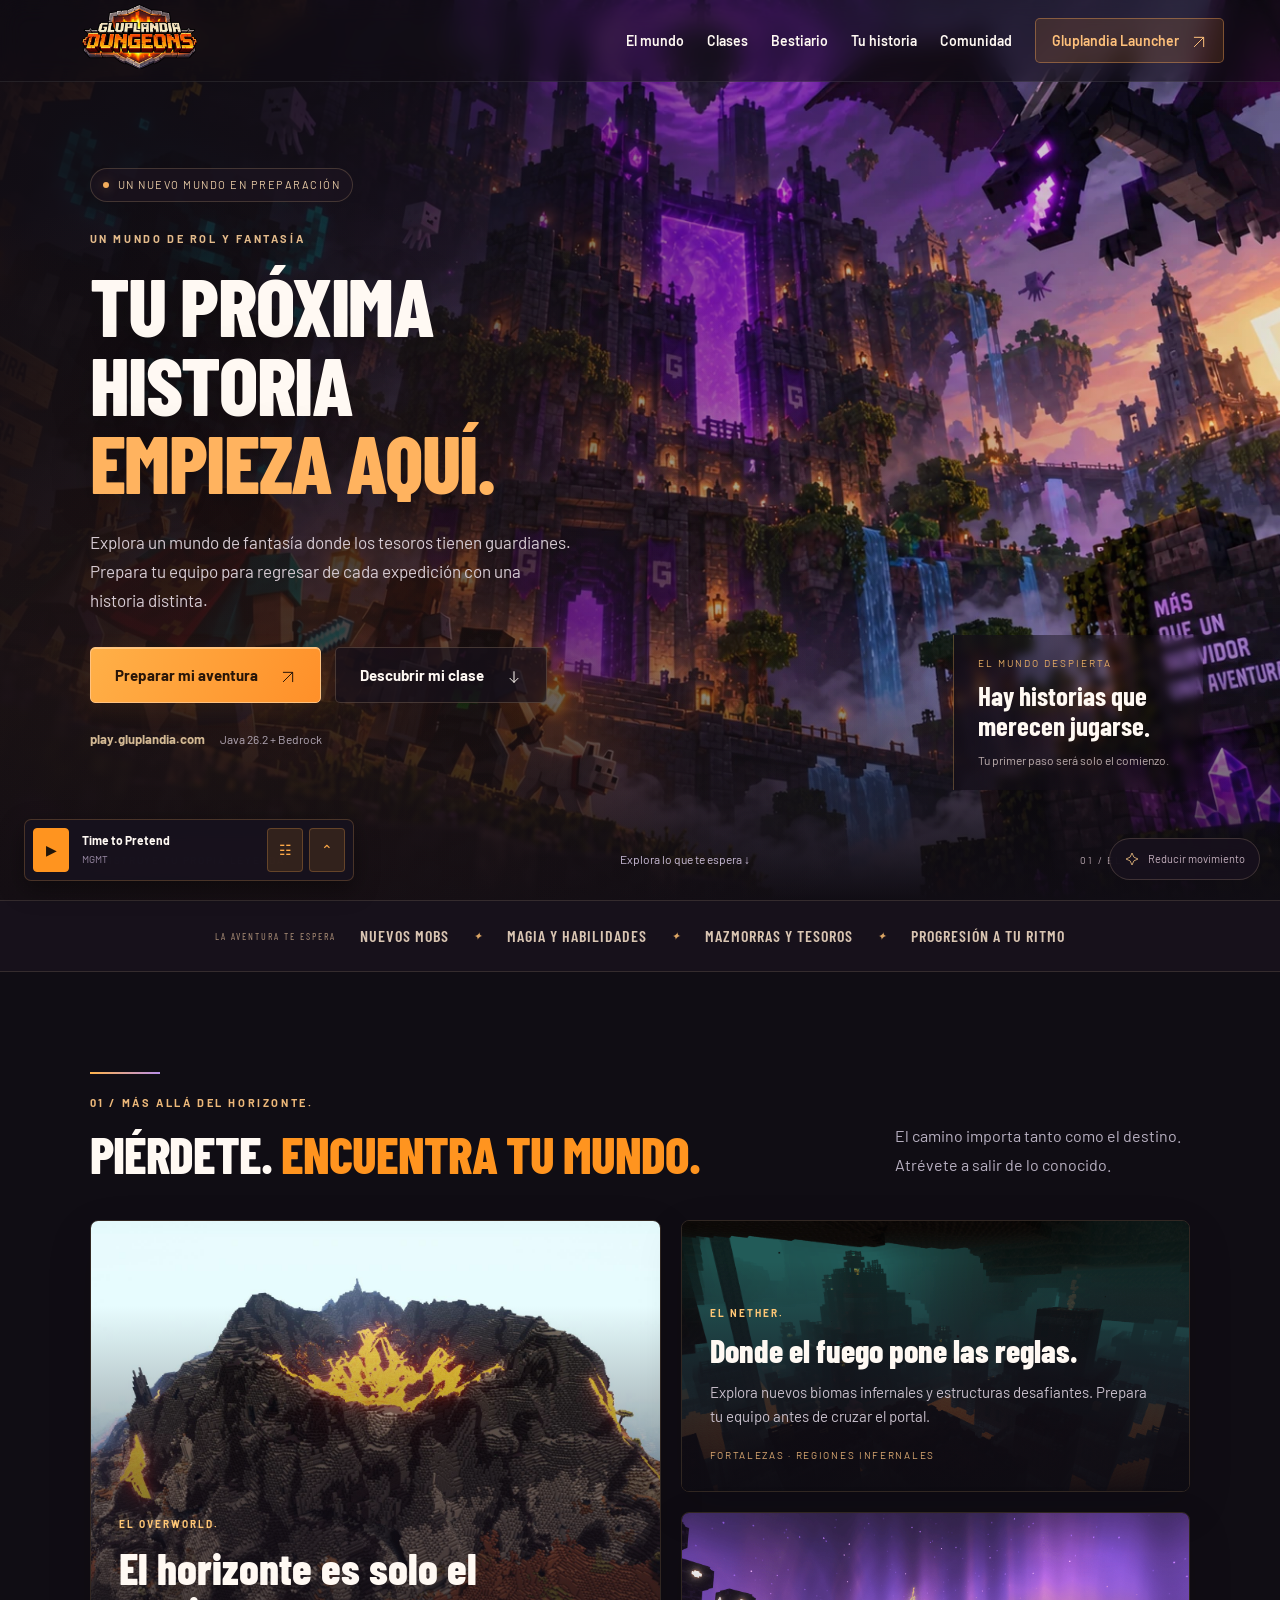
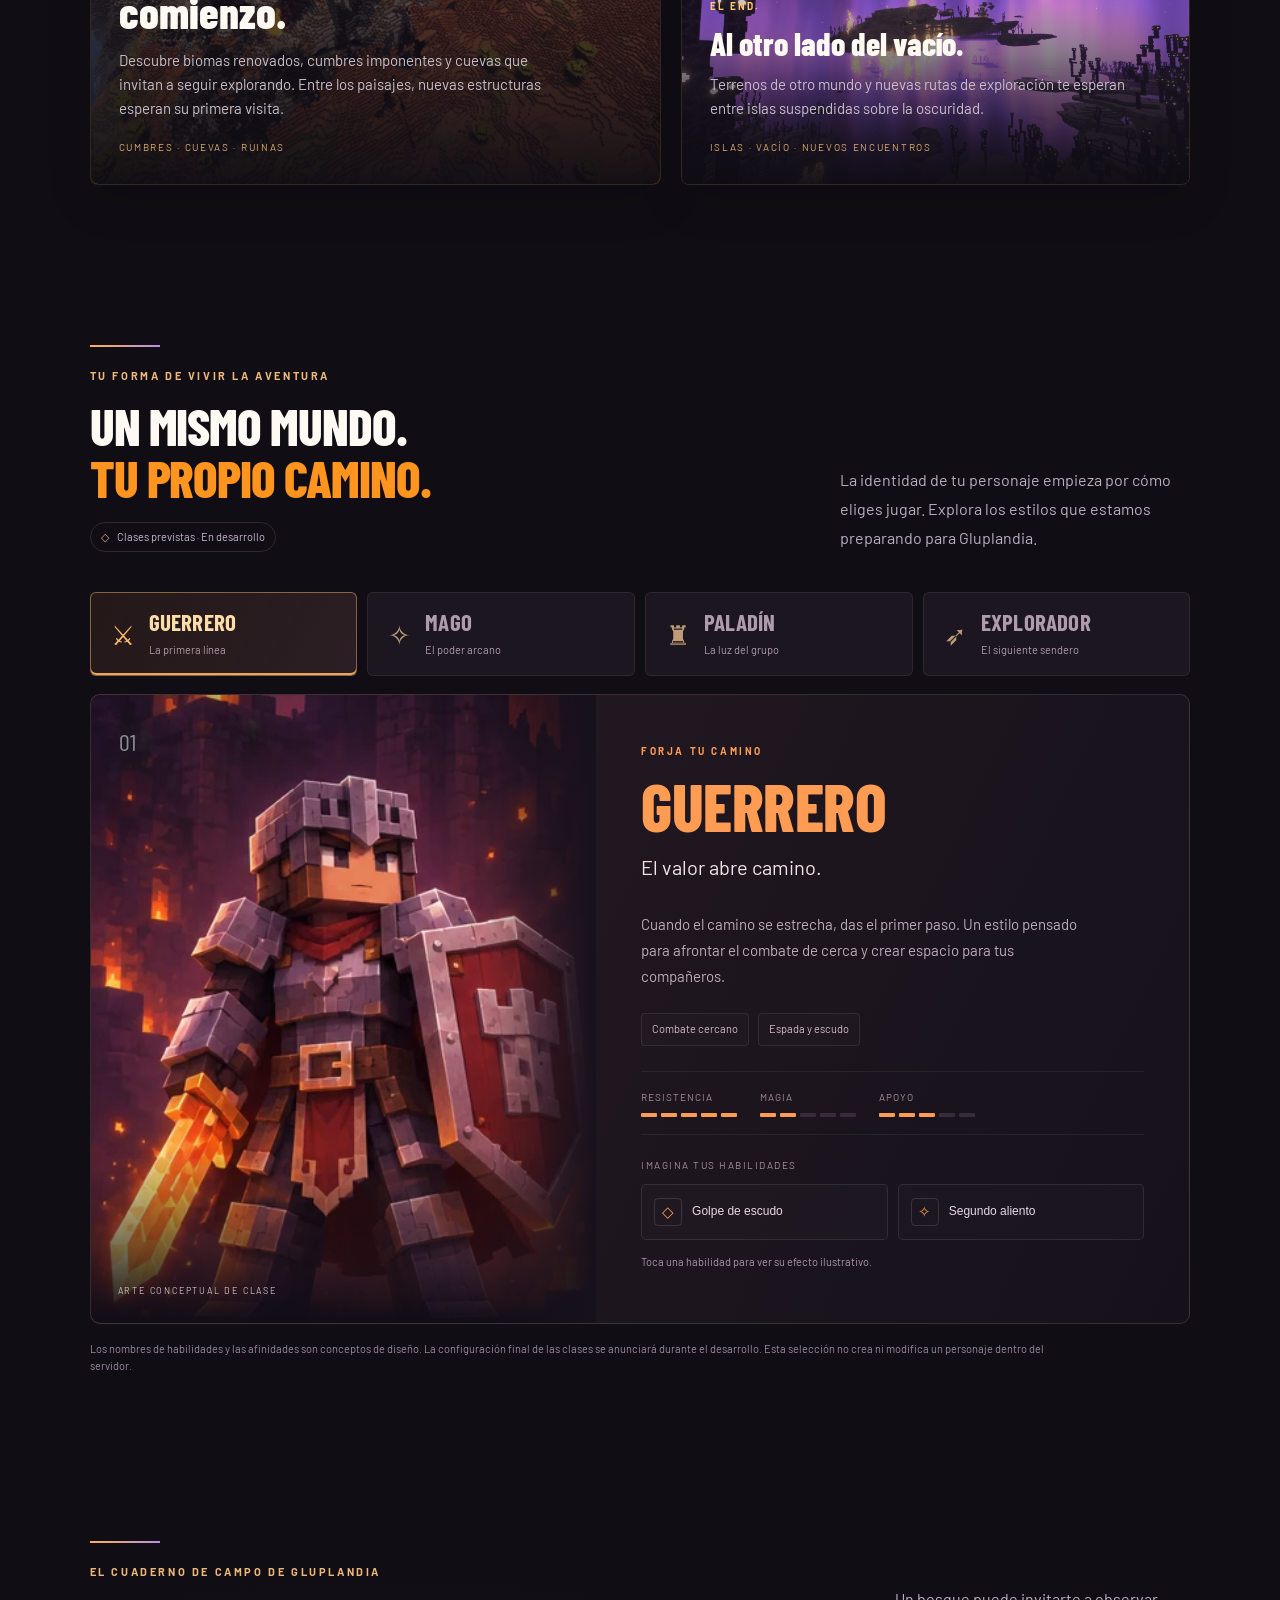
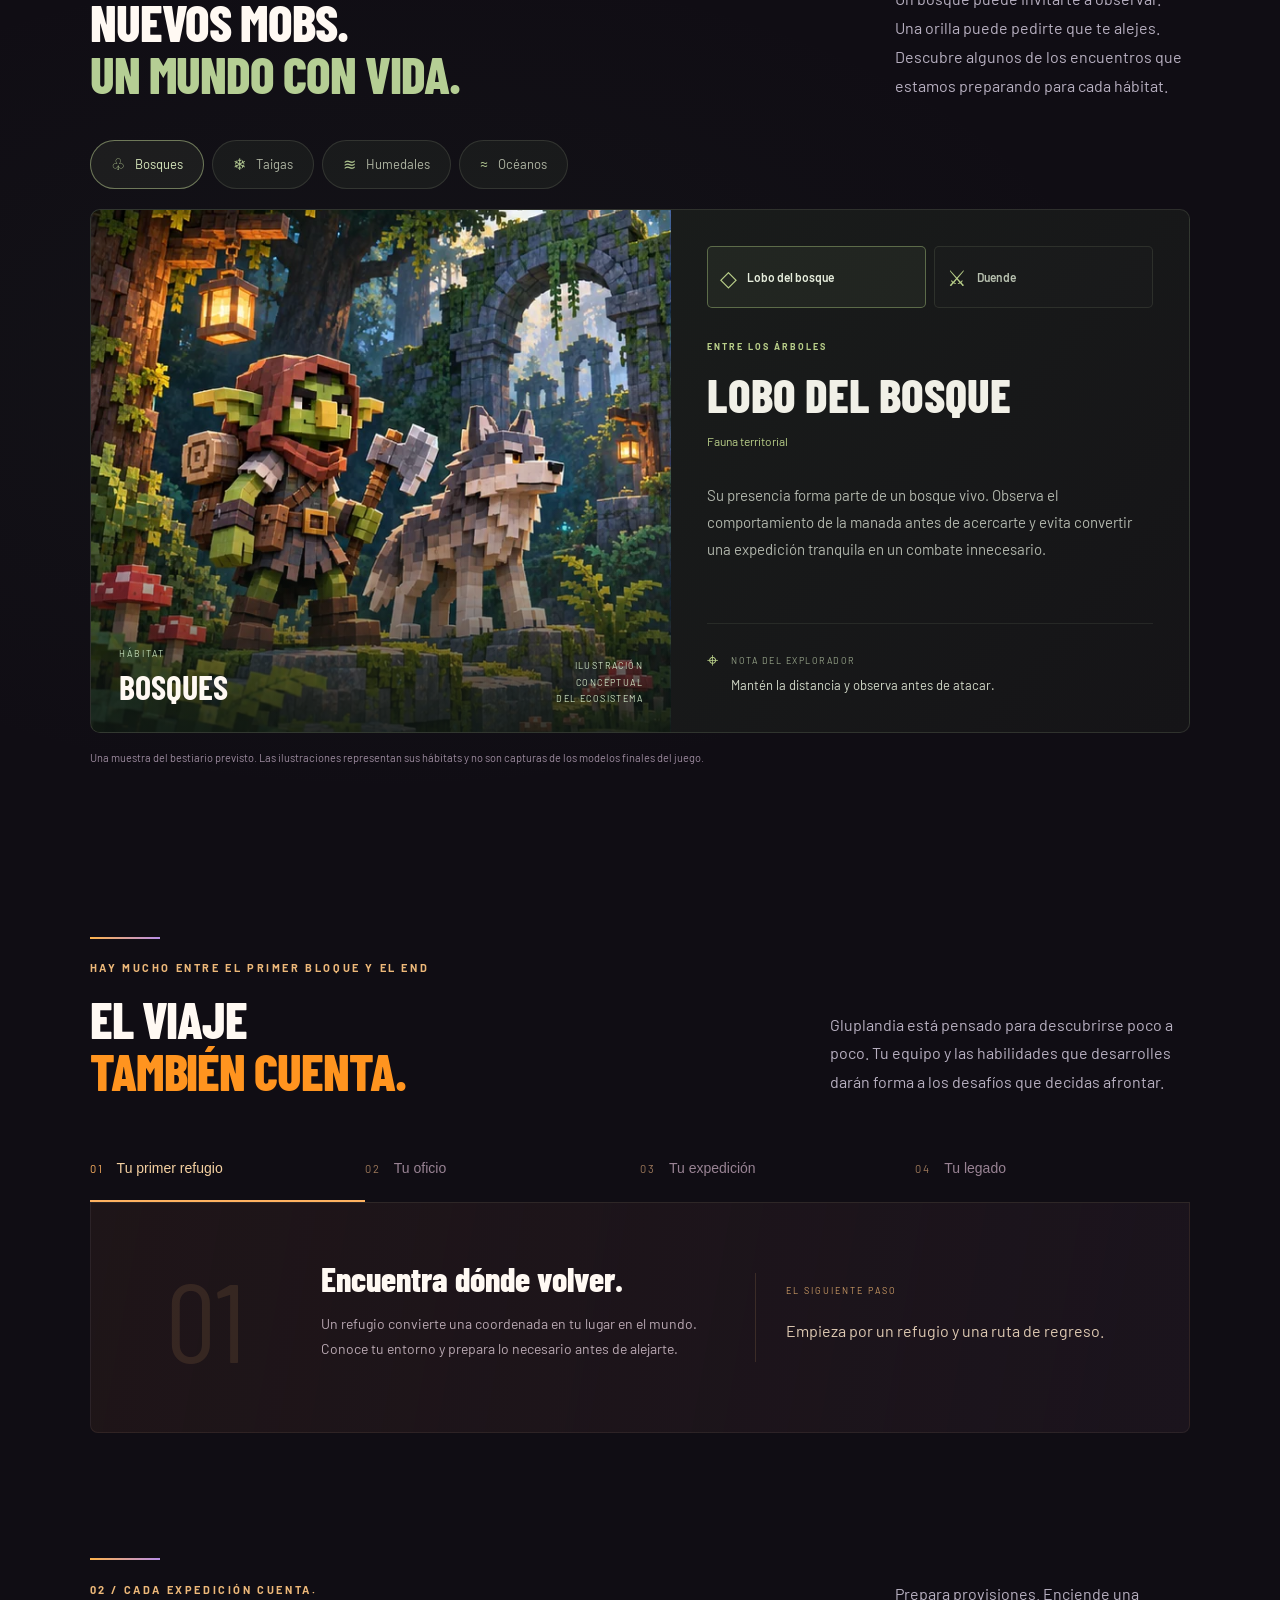
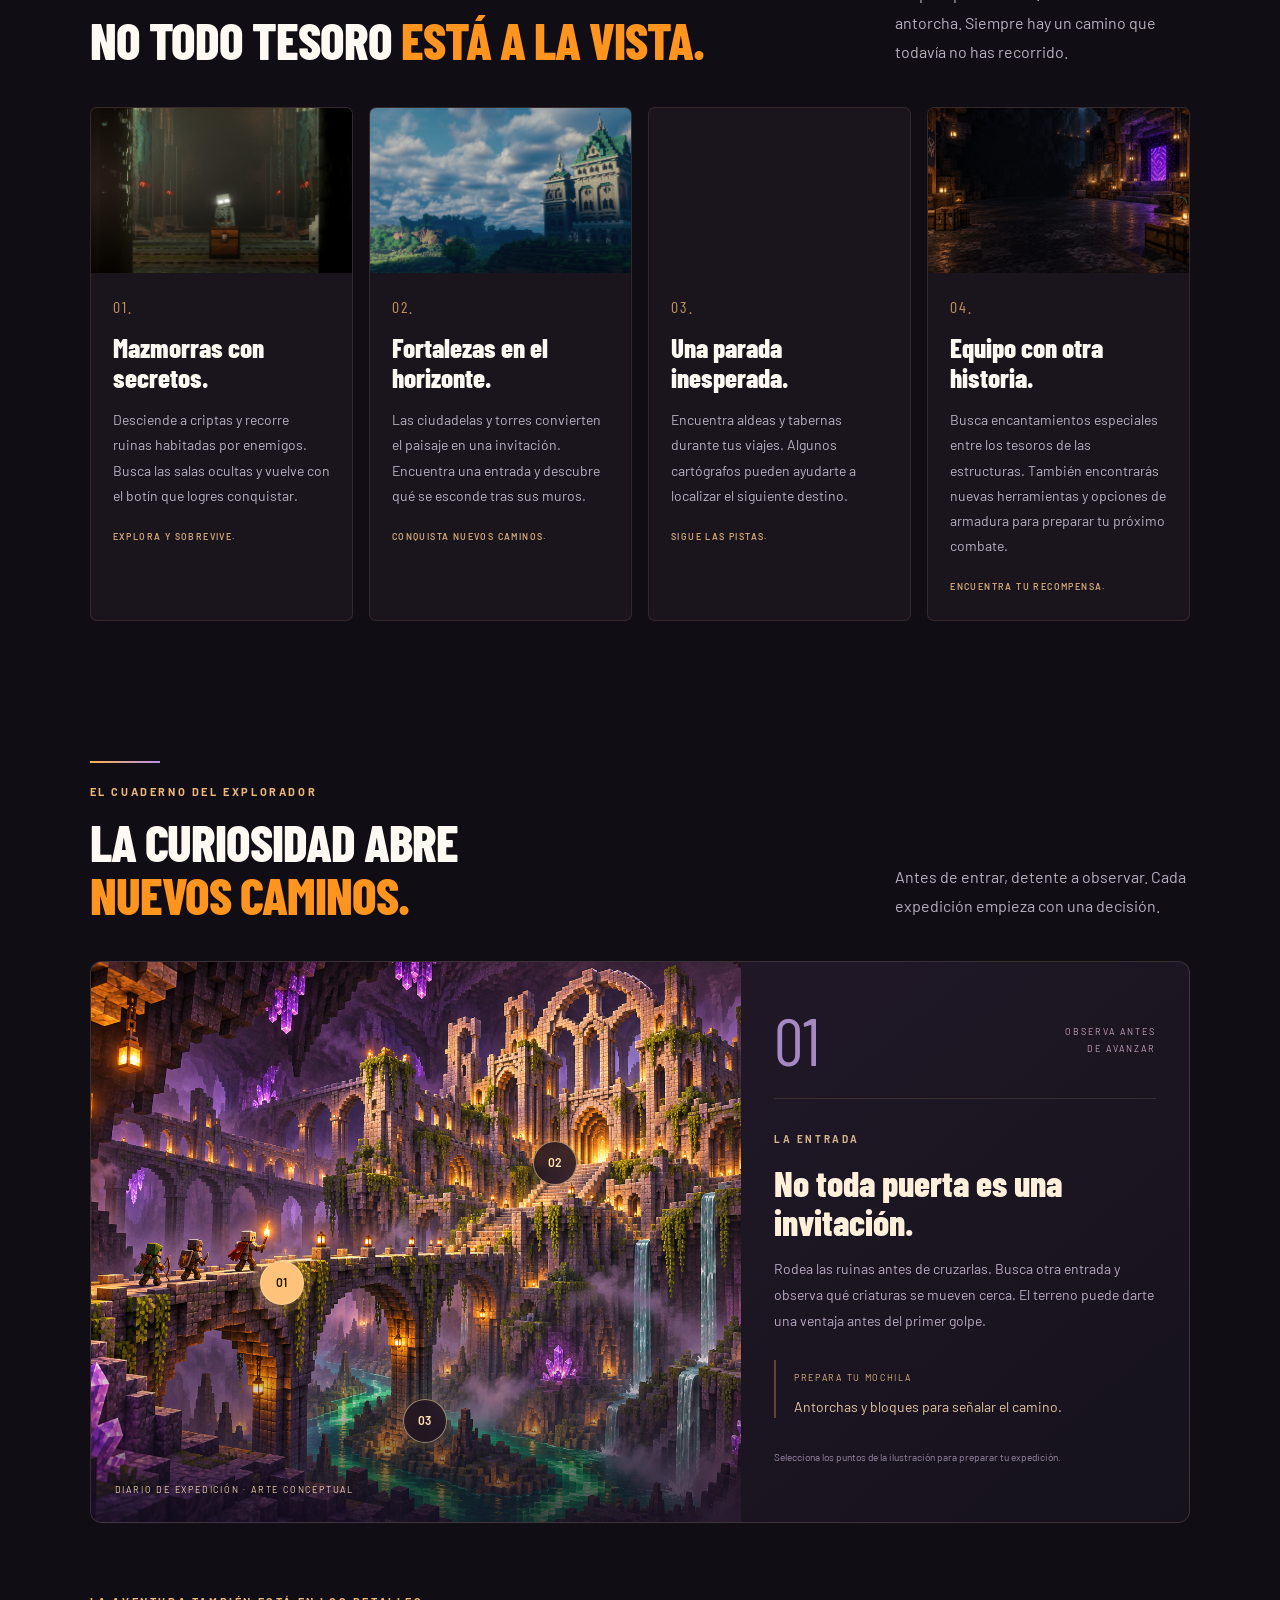
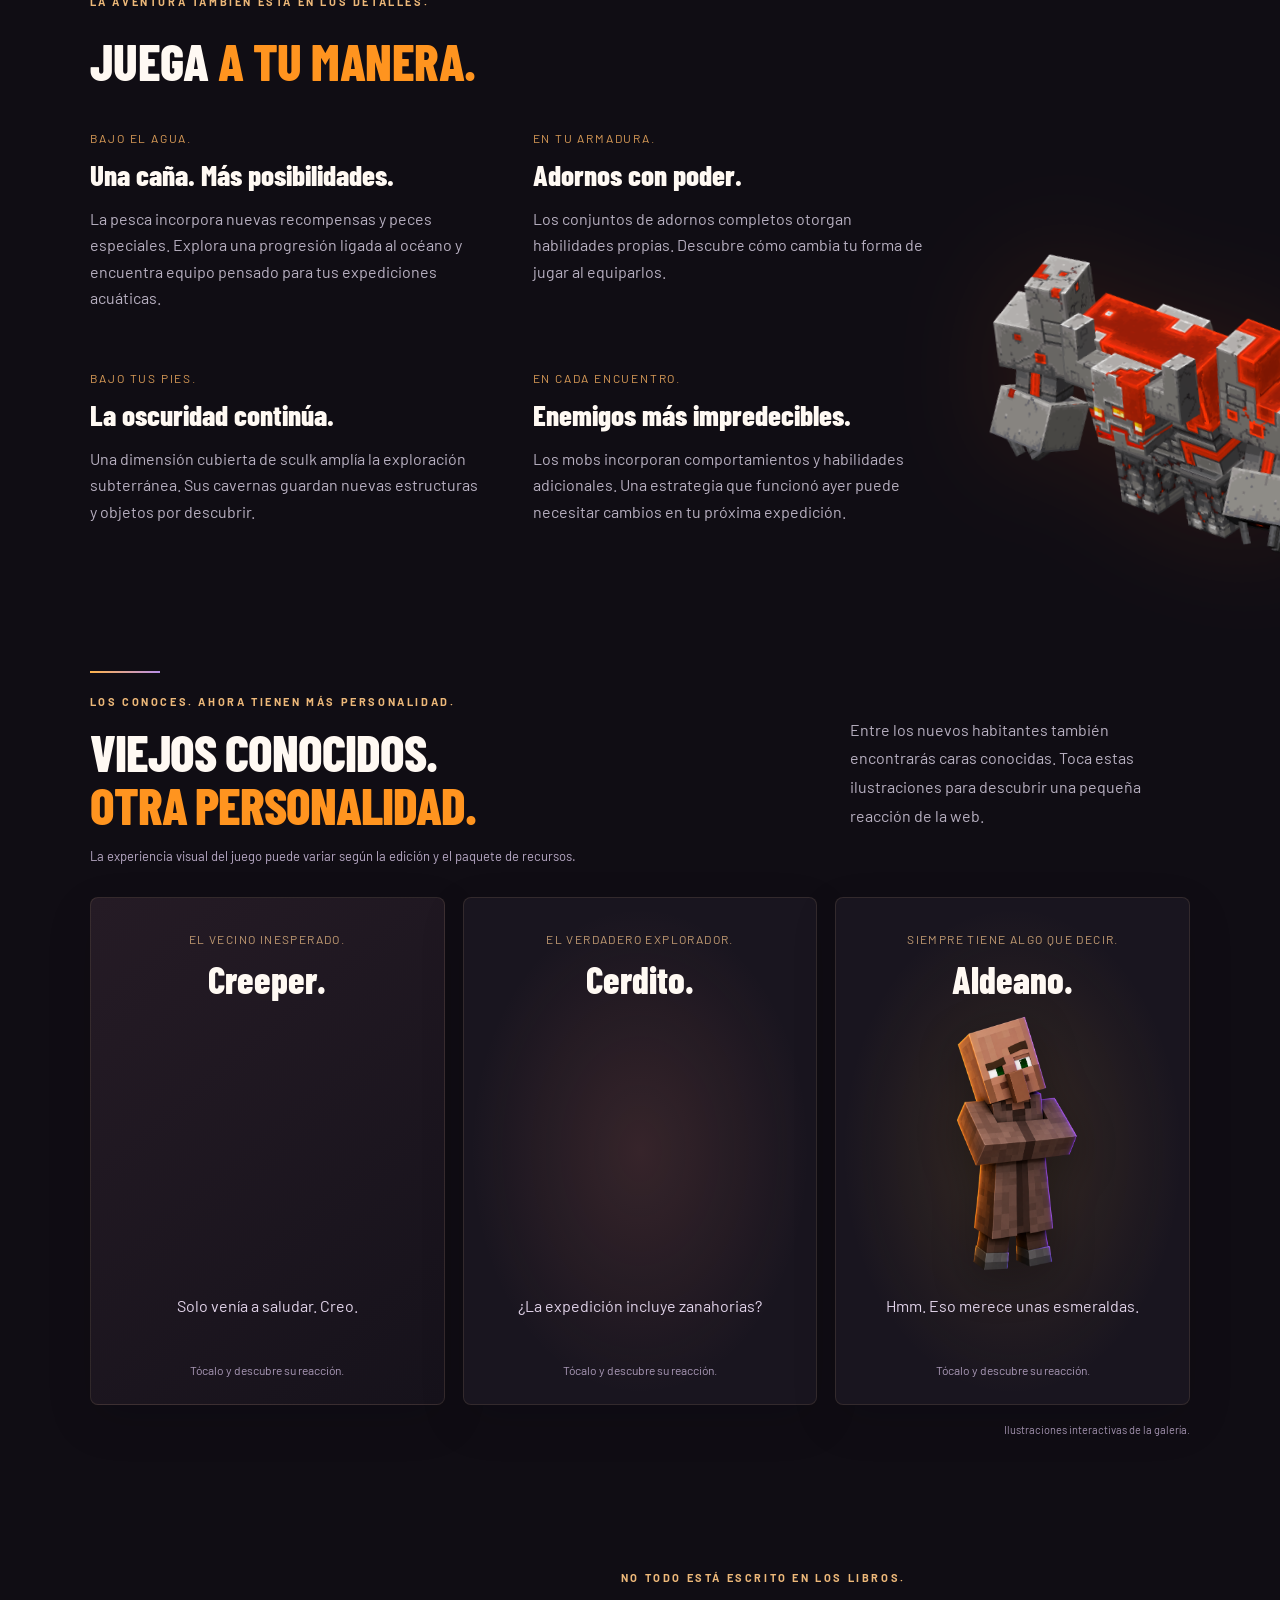
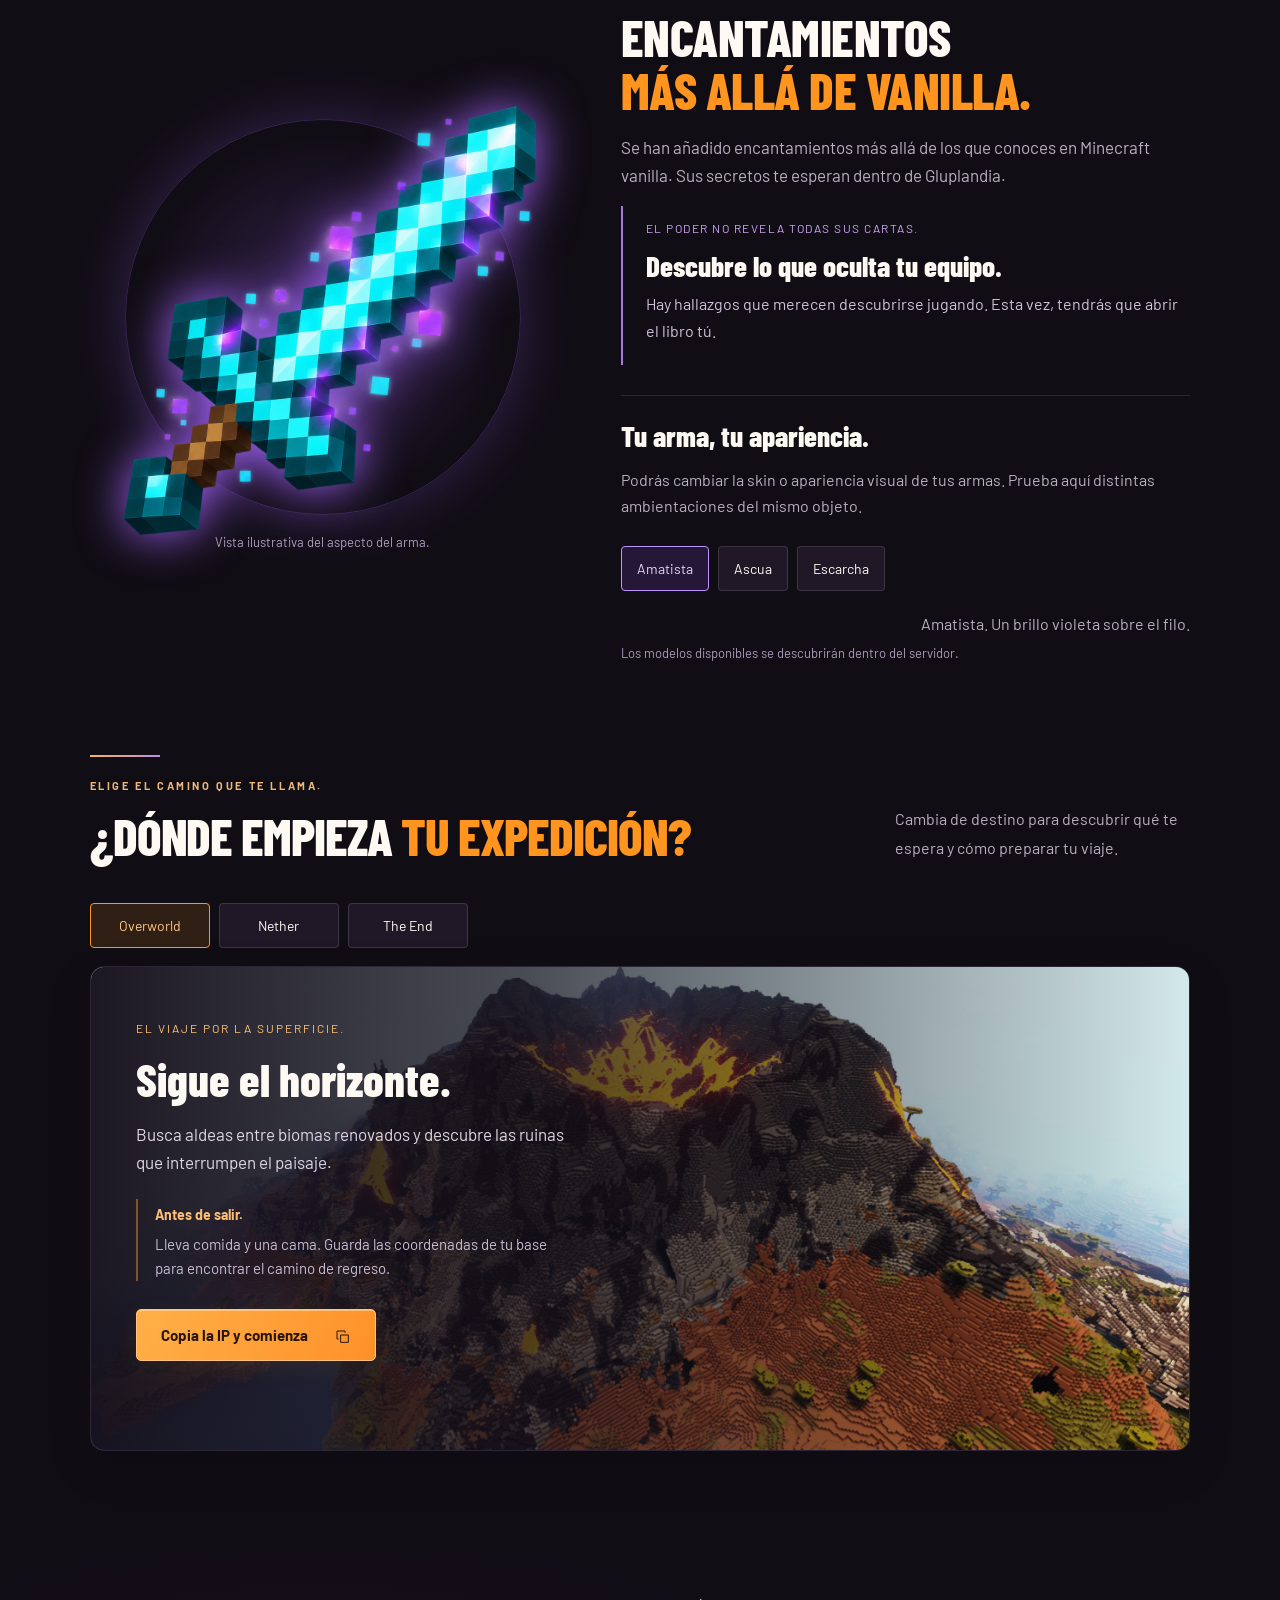
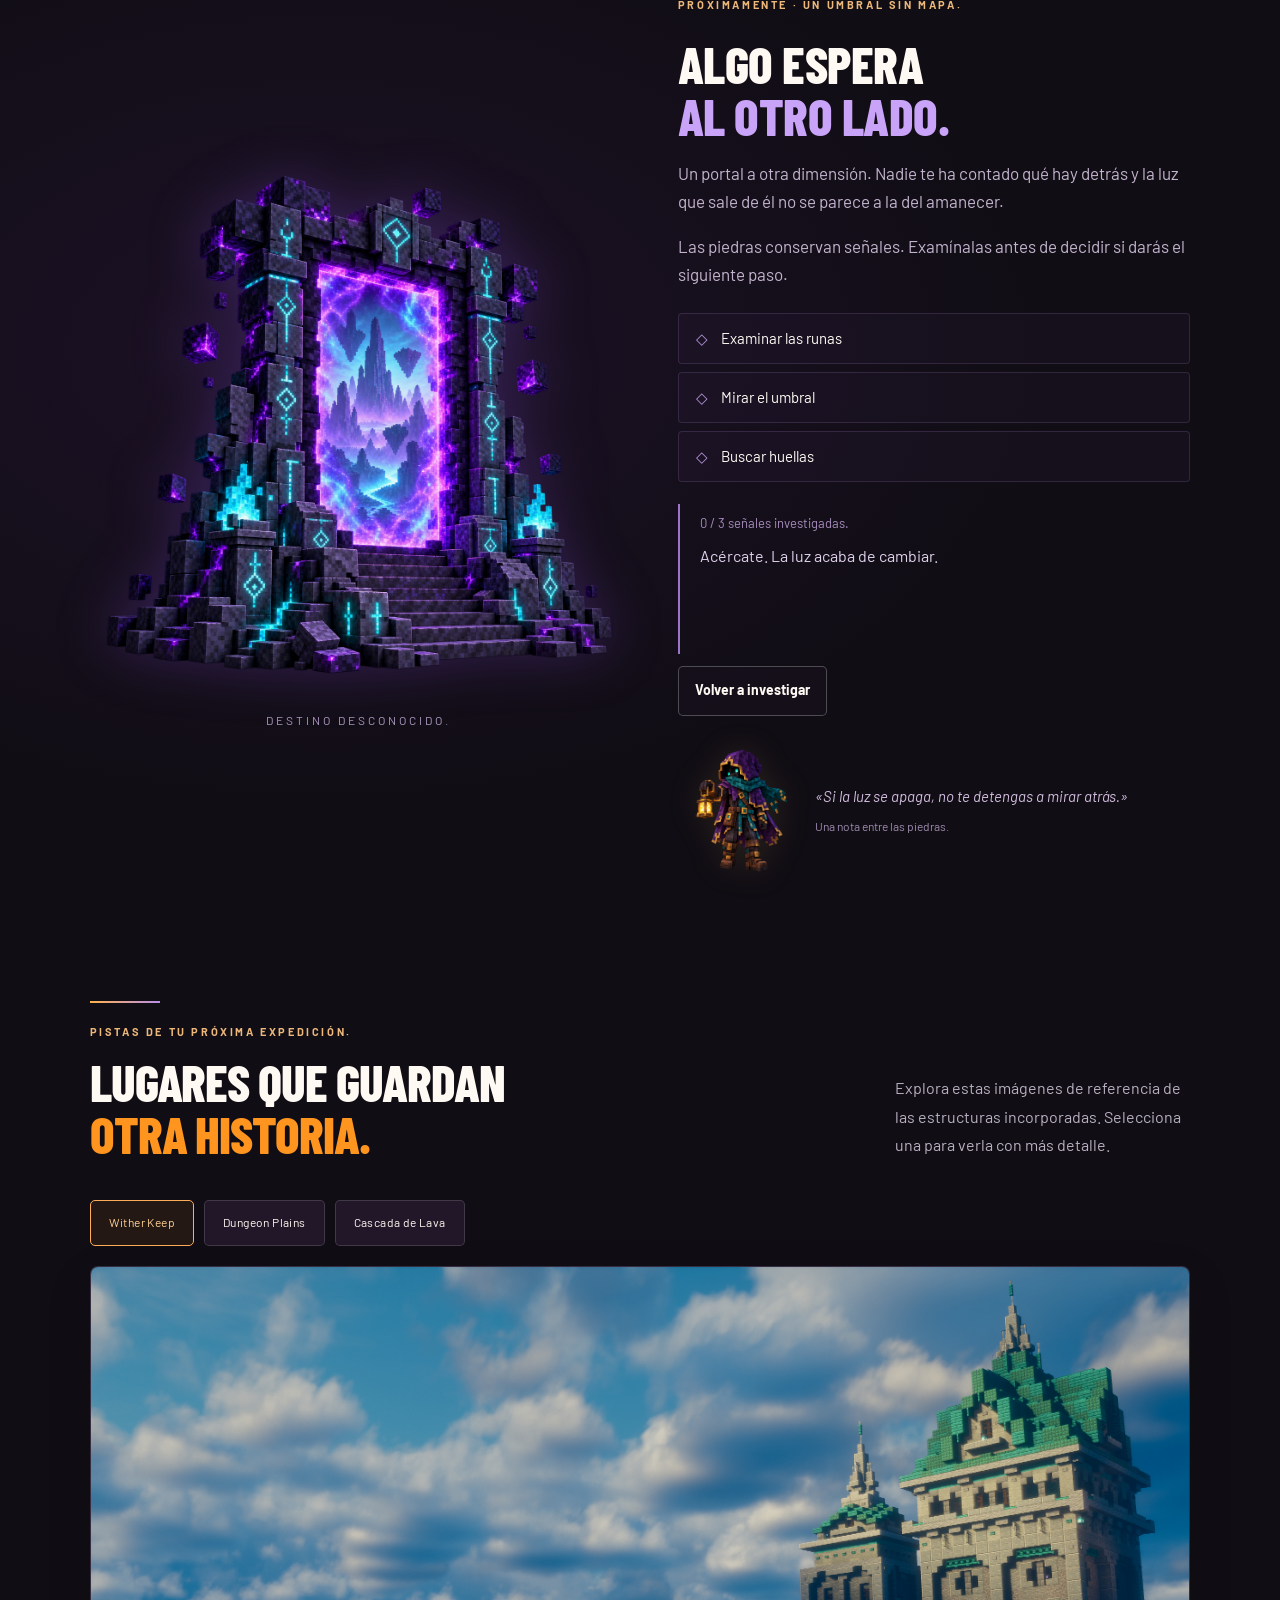
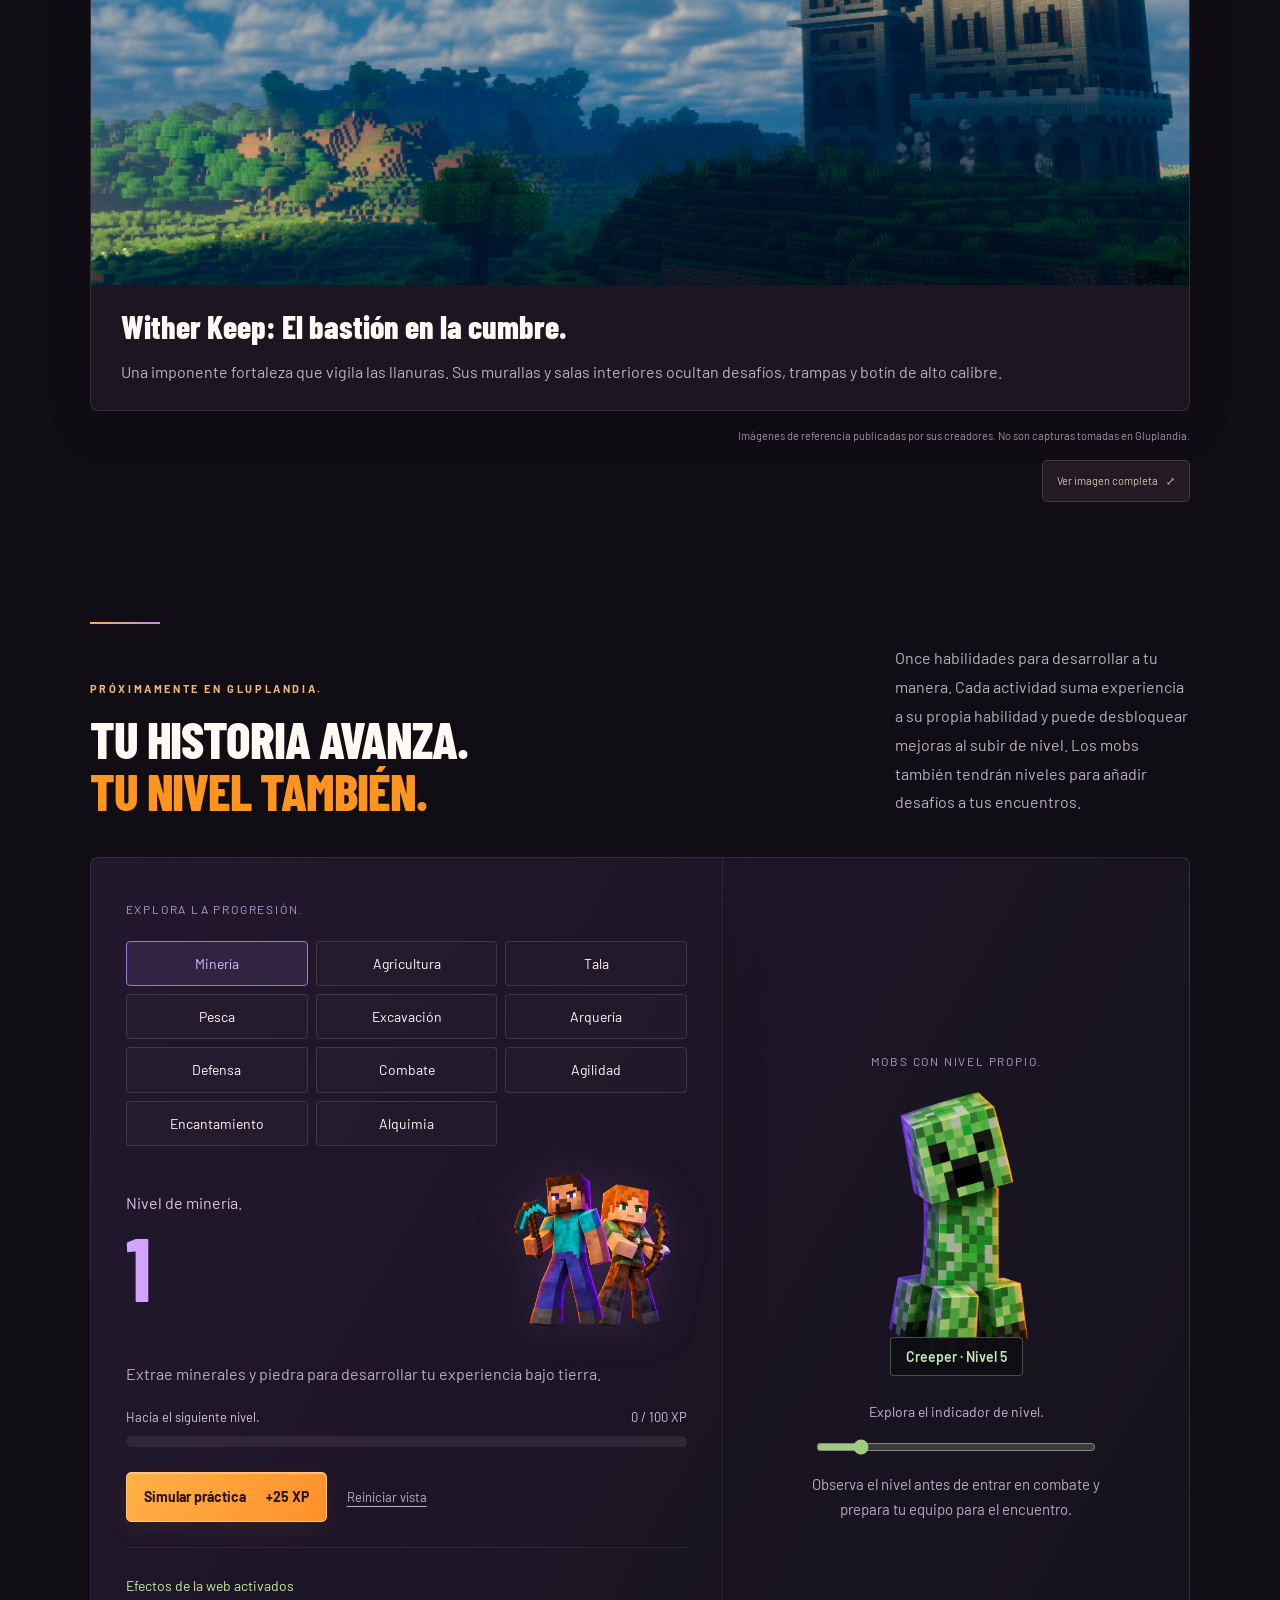
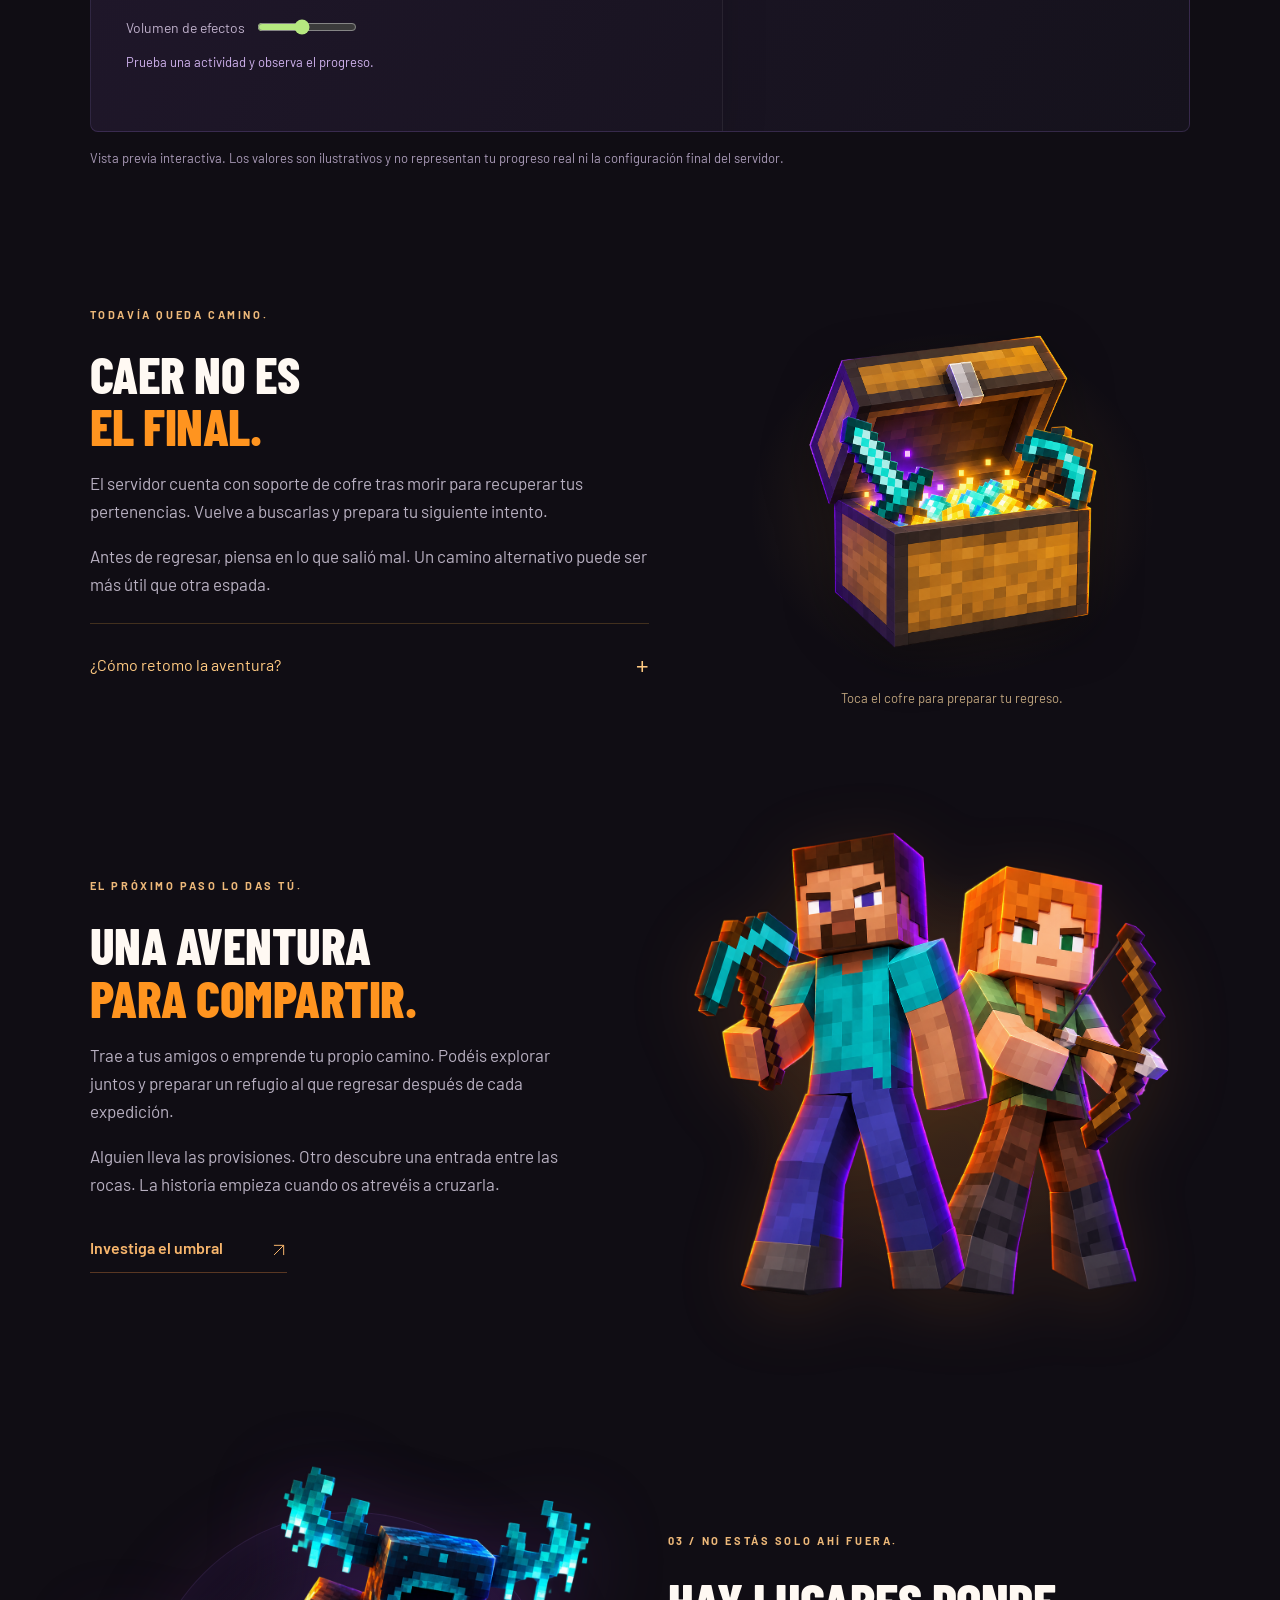
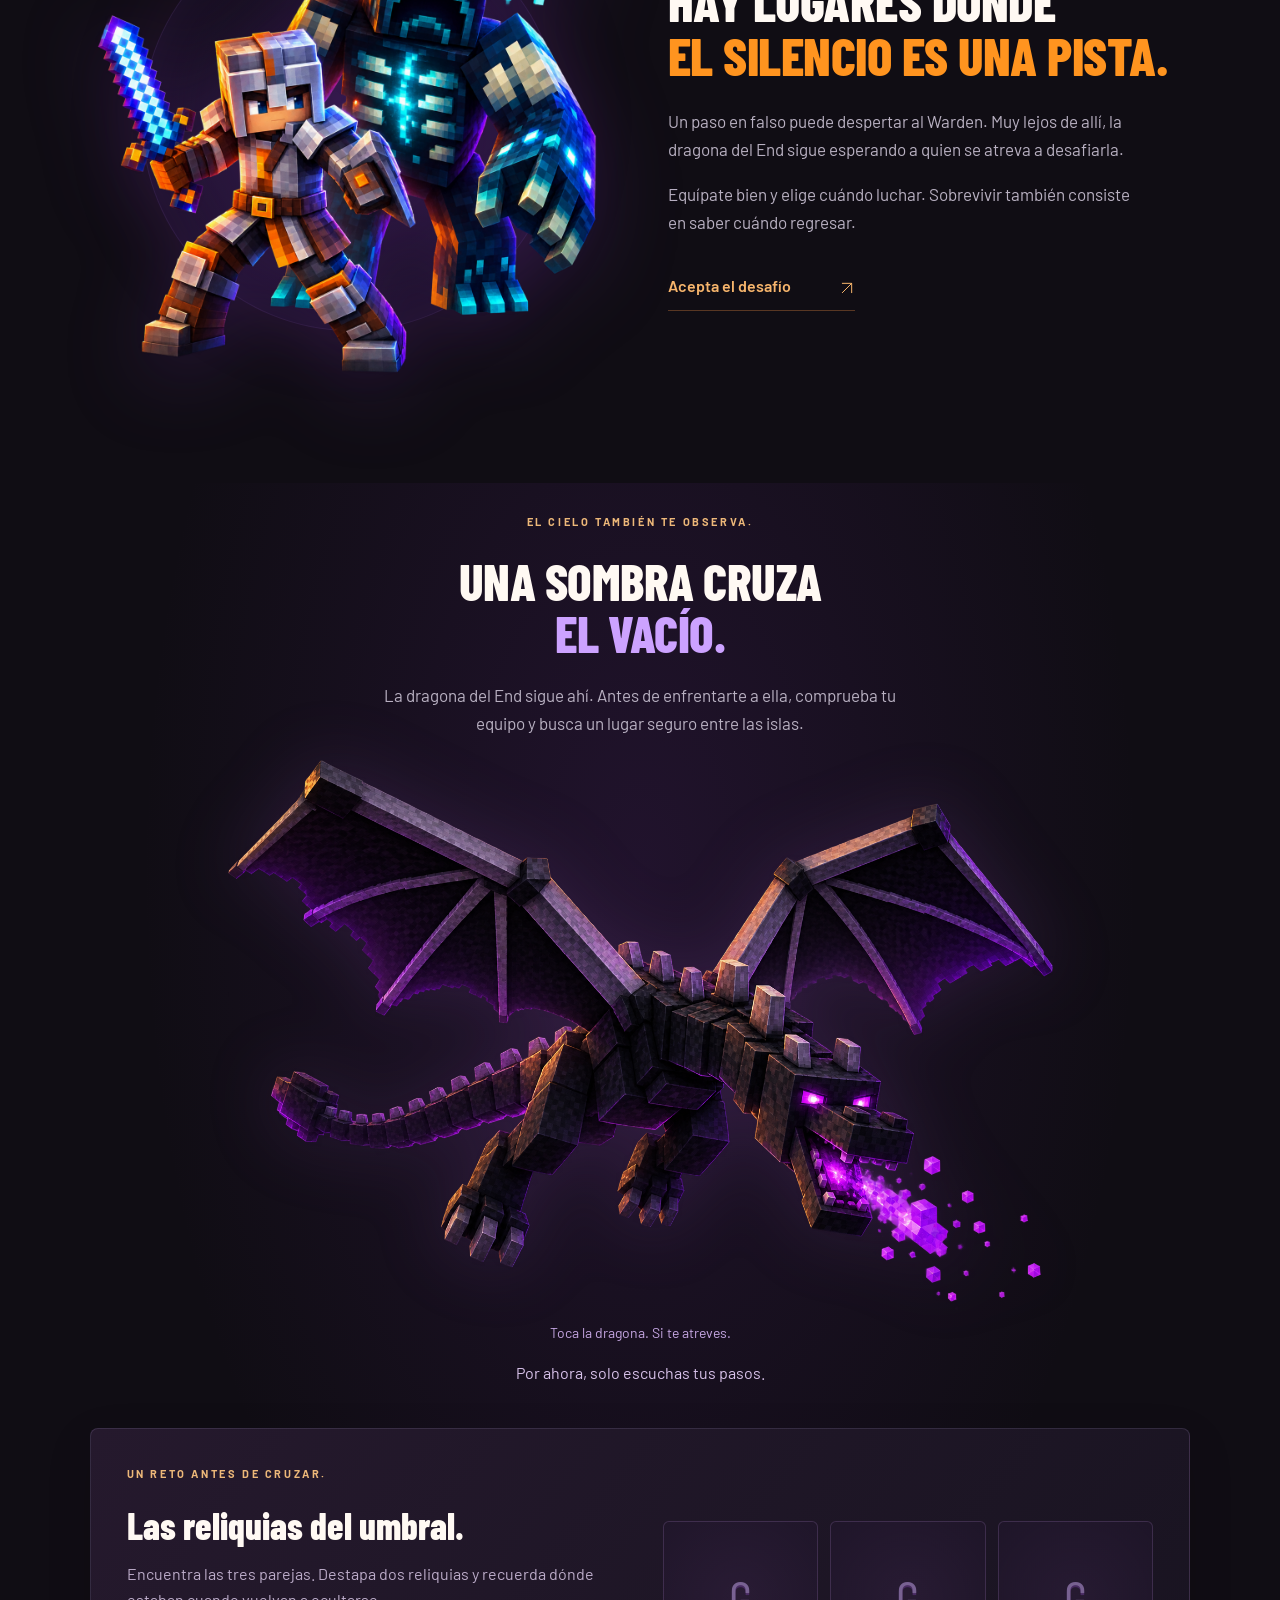
==== commit 25d718d7: "Add files via upload" ====
--- a/index.html
+++ b/index.html
@@ -6,7 +6,7 @@
 <meta name="theme-color" content="#110e18">
 <meta name="description" content="Gluplandia Dungeons. Un mundo de rol con nuevos mobs y mazmorras por descubrir. Explora las clases previstas y prepara tu aventura con Gluplandia Launcher.">
 <title>Gluplandia Dungeons · Un mundo para tu historia</title>
-<link rel="stylesheet" href="style.css?v=hero-v2">
+<link rel="stylesheet" href="style.css?v=png-r2">
 <link rel="canonical" href="https://gluplandia.com/">
 <link rel="icon" href="favicon.ico?v=1" sizes="16x16 32x32 48x48">
 <link rel="icon" type="image/png" sizes="32x32" href="assets/favicon-32.png?v=1">
@@ -29,15 +29,17 @@
 <meta name="twitter:description" content="Más allá del siguiente bloque te espera lo desconocido. Juega desde Java o Bedrock en play.gluplandia.com.">
 <meta name="twitter:image" content="https://gluplandia.com/assets/gluplandia-share-v2.jpg">
 <meta name="twitter:image:alt" content="Gluplandia Dungeons. Java y Bedrock en play.gluplandia.com.">
-<link rel="stylesheet" href="motion.css?v=2">
-<link rel="stylesheet" href="visual-polish.css?v=orange-4">
-<link rel="stylesheet" href="scene-details.css?v=orange-4">
-<link rel="stylesheet" href="dungeon-refresh.css?v=5">
-<link rel="stylesheet" href="expansion.css?v=rpg-1">
+<link rel="stylesheet" href="motion.css?v=png-r2">
+<link rel="stylesheet" href="visual-polish.css?v=png-r2">
+<link rel="stylesheet" href="scene-details.css?v=png-r2">
+<link rel="stylesheet" href="dungeon-refresh.css?v=png-r2">
+<link rel="stylesheet" href="expansion.css?v=png-r2">
+<link rel="stylesheet" href="renewal.css?v=png-r2">
+<link rel="preload" as="image" href="assets/hero-landscape.png">
 </head>
 <body>
 <a class="skip-link" href="#contenido">Ir al contenido</a><div id="reading-progress" aria-hidden="true"></div>
-<header><a href="#inicio" class="brand"><img src="assets/logo-optimized.webp" alt="Gluplandia Dungeons" width="1672" height="941" decoding="async"></a><nav aria-label="Navegación principal" id="primary-nav"><a href="#mundo">El mundo</a><a href="#clases">Clases</a><a href="#bestiario">Bestiario</a><a href="#tu-historia">Tu historia</a><a href="#reglas">Comunidad</a><a href="descargas.html" class="nav-join">Gluplandia Launcher <span aria-hidden="true"><svg class="gl-inline-icon" viewbox="0 0 24 24" aria-hidden="true"><path d="M5 19 19 5M5 5h14v14"></path></svg></span></a></nav><button id="menu" aria-label="Abrir menú" aria-expanded="false" aria-controls="primary-nav">☰</button></header>
+<header><a href="#inicio" class="brand"><img src="assets/logo-mark.png?v=png-r2" alt="Gluplandia Dungeons" width="1672" height="941" decoding="async" data-local-image="true"></a><nav aria-label="Navegación principal" id="primary-nav"><a href="#mundo">El mundo</a><a href="#clases">Clases</a><a href="#bestiario">Bestiario</a><a href="#tu-historia">Tu historia</a><a href="#reglas">Comunidad</a><a href="descargas.html" class="nav-join">Gluplandia Launcher <span aria-hidden="true"><svg class="gl-inline-icon" viewbox="0 0 24 24" aria-hidden="true"><path d="M5 19 19 5M5 5h14v14"></path></svg></span></a></nav><button id="menu" aria-label="Abrir menú" aria-expanded="false" aria-controls="primary-nav">☰</button></header>
 <main id="contenido"><section class="hero" id="inicio"><div class="hero-bg"></div>
 <div class="embers" aria-hidden="true"></div>
 <div class="hero-content">
@@ -50,9 +52,9 @@
 <div class="hero-actions">
 <a class="button primary" href="descargas.html">Preparar mi aventura <span aria-hidden="true"><svg class="gl-inline-icon" viewbox="0 0 24 24" aria-hidden="true"><path d="M5 19 19 5M5 5h14v14"></path></svg></span></a><a class="button secondary" href="#clases">Descubrir mi clase <span aria-hidden="true"><svg class="gl-inline-icon" viewbox="0 0 24 24" aria-hidden="true"><path d="M12 4v16m-6-6 6 6 6-6"></path></svg></span></a>
 </div>
-<p class="server-address"><strong>play.gluplandia.com</strong><span>Minecraft Java 26.2</span></p>
-</div>
-<img class="hero-badge" src="assets/logo-optimized.webp" alt="Gluplandia Dungeons" width="1672" height="941" decoding="async"><div class="hero-bottom">
+<p class="server-address"><strong>play.gluplandia.com</strong><span>Java 26.2 + Bedrock</span></p>
+</div>
+<img class="hero-badge" src="assets/logo-mark.png?v=png-r2" alt="Gluplandia Dungeons" width="1672" height="941" decoding="async" data-local-image="true"><div class="hero-bottom">
 <span>CONSTRUYE TU PROPIA LEYENDA.</span><a href="#mundo">Explora lo que te espera ↓</a><span>01 / EL COMIENZO.</span>
 </div>
 <aside class="gl-hero-note" aria-label="Una aventura en preparación"><small>EL MUNDO DESPIERTA</small><strong>Hay historias que<br>merecen jugarse.</strong><p>Tu primer paso será solo el comienzo.</p></aside></section>
@@ -68,15 +70,15 @@
 <p>El camino importa tanto como el destino. Atrévete a salir de lo conocido.</p>
 </div>
 <div class="world-grid">
-<article class="world-card large"><img src="assets/overworld.jpg" alt="Paisaje volcánico de Minecraft con montañas y ríos de lava" loading="lazy" width="2560" height="1440" decoding="async"><div>
+<article class="world-card large"><img src="assets/overworld.jpg?v=png-r2" alt="Paisaje volcánico de Minecraft con montañas y ríos de lava" loading="lazy" width="2560" height="1440" decoding="async" data-local-image="true"><div>
 <span class="pill">EL OVERWORLD.</span><h3>El horizonte es solo el comienzo.</h3>
 <p>Descubre biomas renovados, cumbres imponentes y cuevas que invitan a seguir explorando. Entre los paisajes, nuevas estructuras esperan su primera visita.</p>
 <span class="gl-world-meta">CUMBRES · CUEVAS · RUINAS</span>
-</div></article><article class="world-card"><img src="assets/nether.png" alt="Fortaleza del Nether sobre un paisaje de lava" loading="lazy" width="2560" height="1377" decoding="async"><div>
+</div></article><article class="world-card"><img src="assets/nether.png?v=png-r2" alt="Fortaleza del Nether sobre un paisaje de lava" loading="lazy" width="2560" height="1377" decoding="async" data-local-image="true"><div>
 <span class="pill">EL NETHER.</span><h3>Donde el fuego pone las reglas.</h3>
 <p>Explora nuevos biomas infernales y estructuras desafiantes. Prepara tu equipo antes de cruzar el portal.</p>
 <span class="gl-world-meta">FORTALEZAS · REGIONES INFERNALES</span>
-</div></article><article class="world-card"><img src="assets/end.png" alt="Islas y estructuras del End" loading="lazy" width="1500" height="844" decoding="async"><div>
+</div></article><article class="world-card"><img src="assets/end.png?v=png-r2" alt="Islas y estructuras del End" loading="lazy" width="1500" height="844" decoding="async" data-local-image="true"><div>
 <span class="pill">EL END.</span><h3>Al otro lado del vacío.</h3>
 <p>Terrenos de otro mundo y nuevas rutas de exploración te esperan entre islas suspendidas sobre la oscuridad.</p>
 <span class="gl-world-meta">ISLAS · VACÍO · NUEVOS ENCUENTROS</span>
@@ -99,8 +101,8 @@
     <button type="button" id="class-tab-ranger" class="gl-class-tab" role="tab" aria-selected="false" aria-controls="class-panel" tabindex="-1" data-class-choice="ranger"><span aria-hidden="true">➶</span><span><strong>Explorador</strong><small>El siguiente sendero</small></span></button>
   </div>
   <div id="class-explorer" class="gl-class-explorer" data-class="warrior">
-    <div id="class-art" class="gl-class-art" role="img" aria-label="Arte conceptual de la clase Guerrero">
-<span id="class-number" class="gl-class-number" aria-hidden="true">01</span><span class="gl-cast-aura" aria-hidden="true"></span><span class="gl-art-caption">ARTE CONCEPTUAL DE CLASE</span>
+    <div id="class-art" class="gl-class-art">
+<img id="class-portrait" class="gl-class-portrait" src="assets/class-warrior.png?v=png-r2" alt="Guerrero con armadura y escudo entre las ruinas" width="384" height="1024" loading="lazy" decoding="async" data-local-image="true"><span id="class-number" class="gl-class-number" aria-hidden="true">01</span><span class="gl-cast-aura" aria-hidden="true"></span><span class="gl-art-caption">ARTE CONCEPTUAL DE CLASE</span>
 </div>
     <div class="gl-class-info" id="class-panel" role="tabpanel" aria-labelledby="class-tab-warrior" tabindex="0">
       <p class="eyebrow" id="class-accent">FORJA TU CAMINO</p>
@@ -152,7 +154,7 @@
   </div>
   <div class="gl-bestiary-explorer" id="bestiary-explorer">
     <div class="gl-habitat-art">
-<div class="gl-habitat-scene" id="habitat-scene" role="img" aria-label="Un lobo y un duende entre las ruinas de un bosque"></div>
+<div class="gl-habitat-scene" id="habitat-scene"><img id="habitat-portrait" src="assets/habitat-forest.png?v=png-r2" alt="Un lobo y un duende entre las ruinas del bosque" width="627" height="627" loading="lazy" decoding="async" data-local-image="true"></div>
 <div class="gl-habitat-stamp">
 <div>
 <span>HÁBITAT</span><strong id="habitat-title">Bosques</strong>
@@ -206,17 +208,43 @@
 <p>Prepara provisiones. Enciende una antorcha. Siempre hay un camino que todavía no has recorrido.</p>
 </div>
 <div class="adventure-grid">
-<article><img class="gl-adventure-img" src="assets/sample-dungeon-plains.jpg" alt="Ruinas de una mazmorra en las llanuras" loading="lazy" decoding="async" width="640" height="360"><span class="number">01.</span><h3>Mazmorras con secretos.</h3>
+<article><img class="gl-adventure-img" src="assets/sample-dungeon-plains.jpg?v=png-r2" alt="Ruinas de una mazmorra en las llanuras" loading="lazy" decoding="async" width="640" height="360" data-local-image="true"><span class="number">01.</span><h3>Mazmorras con secretos.</h3>
 <p>Desciende a criptas y recorre ruinas habitadas por enemigos. Busca las salas ocultas y vuelve con el botín que logres conquistar.</p>
-<span class="tag">EXPLORA Y SOBREVIVE.</span></article><article><img class="gl-adventure-img" src="assets/sample-wither-keep.jpg" alt="Fortaleza elevada sobre un paisaje de Minecraft" loading="lazy" decoding="async" width="640" height="360"><span class="number">02.</span><h3>Fortalezas en el horizonte.</h3>
+<span class="tag">EXPLORA Y SOBREVIVE.</span></article><article><img class="gl-adventure-img" src="assets/sample-wither-keep.jpg?v=png-r2" alt="Fortaleza elevada sobre un paisaje de Minecraft" loading="lazy" decoding="async" width="640" height="360" data-local-image="true"><span class="number">02.</span><h3>Fortalezas en el horizonte.</h3>
 <p>Las ciudadelas y torres convierten el paisaje en una invitación. Encuentra una entrada y descubre qué se esconde tras sus muros.</p>
-<span class="tag">CONQUISTA NUEVOS CAMINOS.</span></article><article><img class="gl-adventure-img" src="assets/sample-tavern.jpg" alt="Una taberna entre los caminos del mundo" loading="lazy" decoding="async" width="640" height="360"><span class="number">03.</span><h3>Una parada inesperada.</h3>
+<span class="tag">CONQUISTA NUEVOS CAMINOS.</span></article><article><img class="gl-adventure-img" src="assets/sample-tavern.jpg?v=png-r2" alt="Una taberna entre los caminos del mundo" loading="lazy" decoding="async" width="640" height="360" data-local-image="true"><span class="number">03.</span><h3>Una parada inesperada.</h3>
 <p>Encuentra aldeas y tabernas durante tus viajes. Algunos cartógrafos pueden ayudarte a localizar el siguiente destino.</p>
-<span class="tag">SIGUE LAS PISTAS.</span></article><article><img class="gl-adventure-img" src="assets/download-workshop.png" alt="Aventureros preparando el equipo de una expedición" loading="lazy" decoding="async" width="640" height="360"><span class="number">04.</span><h3>Equipo con otra historia.</h3>
+<span class="tag">SIGUE LAS PISTAS.</span></article><article><img class="gl-adventure-img" src="assets/download-workshop.png?v=png-r2" alt="Aventureros preparando el equipo de una expedición" loading="lazy" decoding="async" width="640" height="360" data-local-image="true"><span class="number">04.</span><h3>Equipo con otra historia.</h3>
 <p>Busca encantamientos especiales entre los tesoros de las estructuras. También encontrarás nuevas herramientas y opciones de armadura para preparar tu próximo combate.</p>
 <span class="tag">ENCUENTRA TU RECOMPENSA.</span></article>
 </div></section>
-<section class="discovery section gl-reveal"><div class="discovery-heading">
+<section class="section gl-field-section gl-reveal" id="cuaderno">
+  <div class="section-heading">
+<div>
+<p class="eyebrow orange">EL CUADERNO DEL EXPLORADOR</p>
+<h2>La curiosidad abre<br><em>nuevos caminos.</em>
+</h2>
+</div>
+<p>Antes de entrar, detente a observar. Cada expedición empieza con una decisión.</p>
+</div>
+  <div class="gl-field-layout">
+<figure class="gl-field-map"><img src="assets/cavern-citadel.png?v=png-r2" alt="Una ciudadela de piedra domina una caverna con cristales y un río subterráneo" width="1536" height="1024" loading="lazy" decoding="async" data-local-image="true"><span class="gl-map-label">DIARIO DE EXPEDICIÓN · ARTE CONCEPTUAL</span><div class="gl-map-pins" role="group" aria-label="Puntos que explorar">
+<button class="gl-map-pin gl-pin-one" data-field="approach" aria-pressed="true" aria-label="Examinar la entrada">01</button><button class="gl-map-pin gl-pin-two" data-field="depths" aria-pressed="false" aria-label="Examinar las profundidades">02</button><button class="gl-map-pin gl-pin-three" data-field="return" aria-pressed="false" aria-label="Preparar el regreso">03</button>
+</div></figure>
+  <div class="gl-field-dossier">
+<div class="gl-field-counter">
+<span id="field-index">01</span><span>OBSERVA ANTES<br>DE AVANZAR</span>
+</div>
+<p class="eyebrow" id="field-label">LA ENTRADA</p>
+<h3 id="field-title">No toda puerta es una invitación.</h3>
+<p id="field-description">Rodea las ruinas antes de cruzarlas. Busca otra entrada y observa qué criaturas se mueven cerca. El terreno puede darte una ventaja antes del primer golpe.</p>
+<div class="gl-field-pack">
+<small>PREPARA TU MOCHILA</small><p id="field-pack">Antorchas y bloques para señalar el camino.</p>
+</div>
+<p class="gl-field-hint">Selecciona los puntos de la ilustración para preparar tu expedición.</p>
+</div>
+</div>
+</section><section class="discovery section gl-reveal"><div class="discovery-heading">
 <p class="eyebrow orange">LA AVENTURA TAMBIÉN ESTÁ EN LOS DETALLES.</p>
 <h2>Juega <em>a tu manera.</em>
 </h2>
@@ -228,7 +256,7 @@
 <p>Una dimensión cubierta de sculk amplía la exploración subterránea. Sus cavernas guardan nuevas estructuras y objetos por descubrir.</p></article><article><span>EN CADA ENCUENTRO.</span><h3>Enemigos más impredecibles.</h3>
 <p>Los mobs incorporan comportamientos y habilidades adicionales. Una estrategia que funcionó ayer puede necesitar cambios en tu próxima expedición.</p></article>
 </div>
-<img class="golem" src="assets/golem.png" alt="Ilustración de la monstruosidad de redstone de Minecraft Dungeons" loading="lazy" width="1024" height="1024" decoding="async"></section><section class="living-world section gl-reveal" id="mobs"><div class="section-heading">
+<img class="golem" src="assets/golem.png?v=png-r2" alt="Ilustración de la monstruosidad de redstone de Minecraft Dungeons" loading="lazy" width="1024" height="1024" decoding="async" data-local-image="true"></section><section class="living-world section gl-reveal" id="mobs"><div class="section-heading">
 <div>
 <p class="eyebrow orange">LOS CONOCES. AHORA TIENEN MÁS PERSONALIDAD.</p>
 <h2>Viejos conocidos.<br><em>Otra personalidad.</em>
@@ -241,21 +269,21 @@
 <article class="mob-card" data-mob-card="creeper"><div class="mob-heading">
 <span>EL VECINO INESPERADO.</span><h3>Creeper.</h3>
 </div>
-<button type="button" class="mob-portrait" data-mob="creeper" aria-label="Haz reaccionar al creeper"><img src="assets/mob-creeper.png" alt="Creeper con la cabeza inclinada y expresión curiosa" loading="lazy" width="1145" height="1374" decoding="async"></button><p class="mob-speech" id="speech-creeper" aria-live="polite">Solo venía a saludar. Creo.</p>
+<button type="button" class="mob-portrait" data-mob="creeper" aria-label="Haz reaccionar al creeper"><img src="assets/mob-creeper.png?v=png-r2" alt="Creeper con la cabeza inclinada y expresión curiosa" loading="lazy" width="1145" height="1374" decoding="async" data-local-image="true"></button><p class="mob-speech" id="speech-creeper" aria-live="polite">Solo venía a saludar. Creo.</p>
 <span class="mob-hint">Tócalo y descubre su reacción.</span></article><article class="mob-card" data-mob-card="pig"><div class="mob-heading">
 <span>EL VERDADERO EXPLORADOR.</span><h3>Cerdito.</h3>
 </div>
-<button type="button" class="mob-portrait" data-mob="pig" aria-label="Haz reaccionar al cerdito"><img src="assets/mob-pig.png" alt="Cerdito de Minecraft en una pose alegre" loading="lazy" width="1374" height="1145" decoding="async"></button><p class="mob-speech" id="speech-pig" aria-live="polite">¿La expedición incluye zanahorias?</p>
+<button type="button" class="mob-portrait" data-mob="pig" aria-label="Haz reaccionar al cerdito"><img src="assets/mob-pig.png?v=png-r2" alt="Cerdito de Minecraft en una pose alegre" loading="lazy" width="1374" height="1145" decoding="async" data-local-image="true"></button><p class="mob-speech" id="speech-pig" aria-live="polite">¿La expedición incluye zanahorias?</p>
 <span class="mob-hint">Tócalo y descubre su reacción.</span></article><article class="mob-card" data-mob-card="villager"><div class="mob-heading">
 <span>SIEMPRE TIENE ALGO QUE DECIR.</span><h3>Aldeano.</h3>
 </div>
-<button type="button" class="mob-portrait" data-mob="villager" aria-label="Haz reaccionar al aldeano"><img src="assets/mob-villager.png" alt="Aldeano de Minecraft con los brazos cruzados y mirada curiosa" loading="lazy" width="1024" height="1536" decoding="async"></button><p class="mob-speech" id="speech-villager" aria-live="polite">Hmm. Eso merece unas esmeraldas.</p>
+<button type="button" class="mob-portrait" data-mob="villager" aria-label="Haz reaccionar al aldeano"><img src="assets/mob-villager.png?v=png-r2" alt="Aldeano de Minecraft con los brazos cruzados y mirada curiosa" loading="lazy" width="1024" height="1536" decoding="async" data-local-image="true"></button><p class="mob-speech" id="speech-villager" aria-live="polite">Hmm. Eso merece unas esmeraldas.</p>
 <span class="mob-hint">Tócalo y descubre su reacción.</span></article>
 </div>
 <p class="gallery-note">Ilustraciones interactivas de la galería.</p></section>
 <section class="enchant-section section gl-reveal" id="encantamientos"><div class="enchant-art" data-skin="arcane">
 <div class="enchant-halo" aria-hidden="true"></div>
-<img id="weapon-preview" src="assets/enchanted-sword.png" alt="Vista ilustrativa de una espada con brillo violeta" loading="lazy" width="1246" height="1262" decoding="async"><span class="artifact-caption">Vista ilustrativa del aspecto del arma.</span>
+<img id="weapon-preview" src="assets/enchanted-sword.png?v=png-r2" alt="Vista ilustrativa de una espada con brillo violeta" loading="lazy" width="1246" height="1262" decoding="async" data-local-image="true"><span class="artifact-caption">Vista ilustrativa del aspecto del arma.</span>
 </div>
 <div class="enchant-copy">
 <p class="eyebrow orange">NO TODO ESTÁ ESCRITO EN LOS LIBROS.</p>
@@ -288,7 +316,7 @@
 <button type="button" data-destination="overworld" aria-pressed="true">Overworld</button><button type="button" data-destination="nether" aria-pressed="false">Nether</button><button type="button" data-destination="end" aria-pressed="false">The End</button>
 </div>
 <div class="expedition-view">
-<img id="destination-image" src="assets/overworld.jpg" alt="Montañas volcánicas del Overworld" loading="lazy" width="2560" height="1440" decoding="async"><div class="expedition-content" aria-live="polite">
+<img id="destination-image" src="assets/overworld.jpg?v=png-r2" alt="Montañas volcánicas del Overworld" loading="lazy" width="2560" height="1440" decoding="async" data-local-image="true"><div class="expedition-content" aria-live="polite">
 <span id="destination-label">EL VIAJE POR LA SUPERFICIE.</span><h3 id="destination-title">Sigue el horizonte.</h3>
 <p id="destination-description">Busca aldeas entre biomas renovados y descubre las ruinas que interrumpen el paisaje.</p>
 <div class="travel-tip">
@@ -298,7 +326,7 @@
 </div>
 </div></section>
 <section class="portal-section section gl-reveal" id="portal"><div class="portal-stage" data-awake="false">
-<button type="button" id="portal-art" aria-label="Investiga el portal a otra dimensión"><img src="assets/mystery-portal.png" alt="Portal de obsidiana con un umbral violeta y un paisaje desconocido al otro lado" loading="lazy" width="1024" height="1024"></button><span class="portal-stamp">DESTINO DESCONOCIDO.</span>
+<button type="button" id="portal-art" aria-label="Investiga el portal a otra dimensión"><img src="assets/mystery-portal.png?v=png-r2" alt="Portal de obsidiana con un umbral violeta y un paisaje desconocido al otro lado" loading="lazy" width="1024" height="1024" data-local-image="true"></button><span class="portal-stamp">DESTINO DESCONOCIDO.</span>
 </div>
 <div class="portal-copy">
 <p class="eyebrow orange">PRÓXIMAMENTE · UN UMBRAL SIN MAPA.</p>
@@ -313,7 +341,7 @@
 <span id="portal-count">0 / 3 señales investigadas.</span><p id="portal-message">Acércate. La luz acaba de cambiar.</p>
 </div>
 <button type="button" class="button secondary" id="portal-reset">Volver a investigar</button><div class="watcher">
-<img src="assets/hooded-explorer.png" alt="Explorador encapuchado que vigila el portal con una linterna" loading="lazy" width="1024" height="1024"><p>«Si la luz se apaga, no te detengas a mirar atrás.»<span>Una nota entre las piedras.</span></p>
+<img src="assets/hooded-explorer.png?v=png-r2" alt="Explorador encapuchado que vigila el portal con una linterna" loading="lazy" width="1024" height="1024" data-local-image="true"><p>«Si la luz se apaga, no te detengas a mirar atrás.»<span>Una nota entre las piedras.</span></p>
 </div>
 </div></section>
 <section class="samples-section section gl-reveal" id="galeria"><div class="section-heading">
@@ -327,7 +355,7 @@
 <div class="sample-tabs" role="group" aria-label="Elige una estructura de muestra">
 <button type="button" data-sample="0" aria-pressed="true">Wither Keep</button><button type="button" data-sample="1" aria-pressed="false">Dungeon Plains</button><button type="button" data-sample="2" aria-pressed="false">Cascada de Lava</button>
 </div>
-<figure class="sample-view"><img id="sample-image" src="assets/sample-wither-keep.jpg" alt="Fortaleza Wither Keep" loading="lazy" width="1920" height="1080"><figcaption><h3 id="sample-title">Wither Keep: El bastión en la cumbre.</h3>
+<figure class="sample-view"><img id="sample-image" src="assets/sample-wither-keep.jpg?v=png-r2" alt="Fortaleza Wither Keep" loading="lazy" width="1920" height="1080" data-local-image="true"><figcaption><h3 id="sample-title">Wither Keep: El bastión en la cumbre.</h3>
 <p id="sample-description">Una imponente fortaleza que vigila las llanuras. Sus murallas y salas interiores ocultan desafíos, trampas y botín de alto calibre.</p></figcaption></figure><p class="gallery-note">Imágenes de referencia publicadas por sus creadores. No son capturas tomadas en Gluplandia.</p>
 <div class="gl-gallery-actions"><button type="button" class="gl-enlarge" data-enlarge="gallery">Ver imagen completa <span aria-hidden="true">⤢</span></button></div></section>
 <section class="levels-section section gl-reveal" id="niveles"><div class="section-heading">
@@ -347,7 +375,7 @@
 <div>
 <span id="skill-title">Nivel de minería.</span><strong id="skill-level">1</strong>
 </div>
-<img src="assets/adventurers.png" alt="Aventureros de Minecraft preparados para mejorar sus habilidades" loading="lazy" width="1207" height="1303" decoding="async">
+<img src="assets/adventurers.png?v=png-r2" alt="Aventureros de Minecraft preparados para mejorar sus habilidades" loading="lazy" width="1207" height="1303" decoding="async" data-local-image="true">
 </div>
 <p id="skill-description">Extrae minerales y piedra para desarrollar tu experiencia bajo tierra.</p>
 <div class="xp-label">
@@ -364,7 +392,7 @@
 </div>
 <div class="mob-level-preview">
 <span class="lab-caption">MOBS CON NIVEL PROPIO.</span><div class="leveled-mob-art">
-<img src="assets/mob-creeper.png" alt="Creeper de ejemplo con indicador de nivel" loading="lazy" width="1145" height="1374" decoding="async"><span class="floating-level">Creeper · Nivel <output id="mob-level-badge">5</output></span>
+<img src="assets/mob-creeper.png?v=png-r2" alt="Creeper de ejemplo con indicador de nivel" loading="lazy" width="1145" height="1374" decoding="async" data-local-image="true"><span class="floating-level">Creeper · Nivel <output id="mob-level-badge">5</output></span>
 </div>
 <label for="mob-level-input">Explora el indicador de nivel.</label><input id="mob-level-input" type="range" min="1" max="30" value="5"><p>Observa el nivel antes de entrar en combate y prepara tu equipo para el encuentro.</p>
 </div>
@@ -386,7 +414,7 @@
 </div>
 <div class="recovery-art">
 <div class="chest-glow" aria-hidden="true"></div>
-<button type="button" id="recovery-chest" aria-label="Abrir la guía del cofre de recuperación" aria-expanded="false" aria-controls="recovery-steps"><img src="assets/recovery-chest.png" alt="Cofre de recuperación con equipo y un resplandor dorado" loading="lazy" width="1333" height="1180" decoding="async"></button><span>Toca el cofre para preparar tu regreso.</span>
+<button type="button" id="recovery-chest" aria-label="Abrir la guía del cofre de recuperación" aria-expanded="false" aria-controls="recovery-steps"><img src="assets/recovery-chest.png?v=png-r2" alt="Cofre de recuperación con equipo y un resplandor dorado" loading="lazy" width="1333" height="1180" decoding="async" data-local-image="true"></button><span>Toca el cofre para preparar tu regreso.</span>
 </div></section>
 <section class="party-section section gl-reveal"><div class="party-copy">
 <p class="eyebrow orange">EL PRÓXIMO PASO LO DAS TÚ.</p>
@@ -398,11 +426,11 @@
 </div>
 <div class="party-art">
 <div class="party-glow" aria-hidden="true"></div>
-<img src="assets/adventurers.png" alt="Dos aventureros de Minecraft con un pico y un arco" loading="lazy" width="1207" height="1303" decoding="async">
+<img src="assets/adventurers.png?v=png-r2" alt="Dos aventureros de Minecraft con un pico y un arco" loading="lazy" width="1207" height="1303" decoding="async" data-local-image="true">
 </div></section>
 <section class="creatures section gl-reveal" id="criaturas"><div class="creature-art">
 <div class="rune" aria-hidden="true"></div>
-<img src="assets/heroes.png" alt="Un aventurero de Minecraft Dungeons frente al Warden" loading="lazy" width="1254" height="1254" decoding="async">
+<img src="assets/heroes.png?v=png-r2" alt="Un aventurero de Minecraft Dungeons frente al Warden" loading="lazy" width="1254" height="1254" decoding="async" data-local-image="true">
 </div>
 <div class="creature-copy">
 <p class="eyebrow orange">03 / NO ESTÁS SOLO AHÍ FUERA.</p>
@@ -418,7 +446,7 @@
 </h2>
 <p>La dragona del End sigue ahí. Antes de enfrentarte a ella, comprueba tu equipo y busca un lugar seguro entre las islas.</p>
 </div>
-<button type="button" id="dragon-react" class="dragon-art" aria-label="Despertar a la dragona del End"><img src="assets/ender-dragon.png" alt="Dragona del End con las alas extendidas y ojos violetas" loading="lazy" width="1536" height="1024"><span>Toca la dragona. Si te atreves.</span></button><p id="dragon-message" class="dragon-message" role="status">Por ahora, solo escuchas tus pasos.</p>
+<button type="button" id="dragon-react" class="dragon-art" aria-label="Despertar a la dragona del End"><img src="assets/ender-dragon.png?v=png-r2" alt="Dragona del End con las alas extendidas y ojos violetas" loading="lazy" width="1536" height="1024" data-local-image="true"><span>Toca la dragona. Si te atreves.</span></button><p id="dragon-message" class="dragon-message" role="status">Por ahora, solo escuchas tus pasos.</p>
 <div class="memory-lab">
 <div class="memory-copy">
 <p class="eyebrow orange">UN RETO ANTES DE CRUZAR.</p>
@@ -432,17 +460,23 @@
 </div>
 <div id="memory-board" class="memory-board" role="group" aria-label="Seis reliquias ocultas"></div>
 </div></section>
-<section class="section gl-launcher-teaser gl-reveal" id="launcher"><div>
-<p class="eyebrow orange">EL PORTAL EMPIEZA EN TU ESCRITORIO</p>
-<h2>Abre Gluplandia.<br><em>Empieza tu viaje.</em>
-</h2>
-<p>Gluplandia Launcher reúne la preparación del cliente en un mismo lugar. Descarga la versión para Windows y sigue la guía para dejar tu equipo listo.</p>
-<div class="gl-ms-badge">
-<span class="gl-ms-mark" aria-hidden="true"><i></i><i></i><i></i><i></i></span><span>Autenticación con cuenta Microsoft</span>
-</div>
-<br><a class="button primary" href="descargas.html">Descubrir Gluplandia Launcher <span aria-hidden="true"><svg class="gl-inline-icon" viewbox="0 0 24 24" aria-hidden="true"><path d="M5 19 19 5M5 5h14v14"></path></svg></span></a>
-</div>
-<figure class="gl-launcher-shot"><img src="assets/launcher-preview.webp" alt="Interfaz de Gluplandia Launcher con el panel de aventura y preparación del cliente" width="1440" height="900" loading="lazy" decoding="async"><figcaption>Vista de la interfaz del launcher. Los datos de la captura son de ejemplo.</figcaption></figure></section><section class="community-section section gl-reveal" id="reglas"><div class="community-intro">
+<section class="section gl-camp-section gl-reveal" id="vida-en-gluplandia">
+  <figure class="gl-camp-art"><img src="assets/expedition-camp.png?v=png-r2" alt="Un mago y una exploradora preparan su viaje junto a una hoguera y un lobo" width="1536" height="1024" loading="lazy" decoding="async" data-local-image="true"><figcaption>EL CAMINO TAMBIÉN SE COMPARTE</figcaption><span class="gl-camp-spark" aria-hidden="true"></span></figure>
+  <div class="gl-camp-copy">
+<p class="eyebrow orange">MUCHO MÁS QUE LLEGAR AL END</p>
+<h2>Un lugar al que<br><em>quieras volver.</em>
+</h2>
+<p>La próxima historia puede empezar en tu taller o junto a una hoguera. Hay más de una forma de vivir Gluplandia.</p>
+  <div class="gl-life-tabs" role="tablist" aria-label="Formas de vivir Gluplandia">
+<button id="life-tab-craft" role="tab" aria-selected="true" aria-controls="life-panel" data-life="craft">Tu oficio</button><button id="life-tab-home" role="tab" aria-selected="false" aria-controls="life-panel" tabindex="-1" data-life="home">Tu refugio</button><button id="life-tab-party" role="tab" aria-selected="false" aria-controls="life-panel" tabindex="-1" data-life="party">Tu compañía</button>
+</div>
+  <div id="life-panel" class="gl-life-panel" role="tabpanel" aria-labelledby="life-tab-craft">
+<span id="life-label">APRENDE HACIENDO</span><h3 id="life-title">El equipo también se trabaja.</h3>
+<p id="life-description">Mejorar un oficio da sentido a los recursos que recoges. Dedica una partida a preparar el equipo con el que saldrás en la siguiente.</p>
+<a id="life-link" class="text-link" href="#niveles">Explorar la progresión <span aria-hidden="true">↗</span></a>
+</div>
+</div>
+</section><section class="community-section section gl-reveal" id="reglas"><div class="community-intro">
 <p class="eyebrow orange">UN MUNDO COMPARTIDO SE CUIDA.</p>
 <h2>Construye con calma.<br><em>Juega con respeto.</em>
 </h2>
@@ -473,22 +507,28 @@
 <p class="eyebrow orange">04 / EL SIGUIENTE CAPÍTULO ES TUYO.</p>
 <h2>Tu aventura comienza<br>con <em>una dirección.</em>
 </h2>
-<p>Guarda la dirección y prepara tu cliente para la apertura de Gluplandia.</p>
-<button class="ip-box copy"><span><small>DIRECCIÓN DEL SERVIDOR.</small><strong>play.gluplandia.com</strong></span><span class="copy-icon" aria-hidden="true"><svg class="gl-inline-icon" viewbox="0 0 24 24" aria-hidden="true"><path d="M9 9h11v11H9zM5 15H3V3h12v2"></path></svg></span></button><div class="connect-grid">
-<article><span>JAVA EDITION.</span><h3>Juega en la versión 26.2.</h3>
-<p>Abre Multijugador, elige Añadir servidor y pega la dirección. Guarda los cambios y entra.</p></article><article><span>BEDROCK EDITION.</span><h3>Tu plataforma. Nuestro mundo.</h3>
-<p>Abre Jugar, entra en Servidores y elige Añadir servidor donde esté disponible. Introduce la dirección de Gluplandia.</p>
-<small>El acceso y el puerto de Bedrock se confirmarán antes de la apertura.</small></article>
+<p>Java y Bedrock comparten el mundo de Gluplandia. Elige tu edición para preparar la conexión.</p>
+<button class="ip-box copy"><span><small>DIRECCIÓN DEL SERVIDOR.</small><strong>play.gluplandia.com</strong></span><span class="copy-icon" aria-hidden="true"><svg class="gl-inline-icon" viewbox="0 0 24 24" aria-hidden="true"><path d="M9 9h11v11H9zM5 15H3V3h12v2"></path></svg></span></button><div class="gl-edition-cards">
+<article><span class="gl-edition-icon" aria-hidden="true">J</span><div>
+<small>MINECRAFT JAVA</small><h3>Desde tu ordenador.</h3>
+<p>Prepara la versión 26.2. Abre Multijugador y añade <strong>play.gluplandia.com</strong> a tu lista.</p>
+<a class="text-link" href="descargas.html#java">Ver guía de Java <span aria-hidden="true">↗</span></a>
+</div></article><article><span class="gl-edition-icon gl-bedrock-icon" aria-hidden="true">B</span><div>
+<small>MINECRAFT BEDROCK</small><h3>Tu edición también cuenta.</h3>
+<p>En móvil o Windows, abre Jugar y entra en Servidores. Añade el nombre de Gluplandia y su dirección.</p>
+<p class="gl-port-note">Puerto Bedrock <strong data-bedrock-port>Pendiente de confirmar</strong></p>
+<a class="text-link" href="descargas.html#bedrock">Ver guía de Bedrock <span aria-hidden="true">↗</span></a>
+</div></article>
 </div></section><section class="download-callout gl-reveal"><div>
 <p class="eyebrow orange">PREPARA TU CLIENTE</p>
 <h2>Tu entrada a <em>Gluplandia.</em>
 </h2>
-<p>Descarga Gluplandia Launcher y prepara el siguiente capítulo de tu historia.</p>
-</div>
-<a href="descargas.html" class="button primary">Descargas e instalación <span aria-hidden="true"><svg class="gl-inline-icon" viewbox="0 0 24 24" aria-hidden="true"><path d="M5 19 19 5M5 5h14v14"></path></svg></span></a></section></main>
-<footer><img src="assets/logo-optimized.webp" alt="Gluplandia Dungeons" width="1672" height="941" decoding="async"><div>
+<p>Elige tu edición y prepara tu próxima visita a Gluplandia.</p>
+</div>
+<a href="descargas.html" class="button primary">Java y Bedrock · Cómo entrar<span aria-hidden="true"><svg class="gl-inline-icon" viewbox="0 0 24 24" aria-hidden="true"><path d="M5 19 19 5M5 5h14v14"></path></svg></span></a></section></main>
+<footer><img src="assets/logo-mark.png?v=png-r2" alt="Gluplandia Dungeons" width="1672" height="941" decoding="async" data-local-image="true"><div>
 <p>Un bloque. Un camino. Tu historia.</p>
-<details class="credits"><summary>Consulta los créditos.</summary><p>Los paisajes de referencia proceden de <a href="https://www.stardustlabs.net/" target="_blank" rel="noopener">Stardust Labs</a> y <a href="https://modrinth.com/user/NovaWostra" target="_blank" rel="noopener">NovaWostra</a>. La música incluye Time to Pretend de MGMT y composiciones de C418. Los efectos de experiencia proceden de Minecraft. La ilustración de redstone representa una criatura de Minecraft Dungeons.</p></details>
+<details class="credits"><summary>Consulta los créditos.</summary><p>Los paisajes de referencia proceden de <span>Stardust Labs</span> y <span>NovaWostra</span>. La música incluye Time to Pretend de MGMT y composiciones de C418. Los efectos de experiencia proceden de Minecraft. La ilustración de redstone representa una criatura de Minecraft Dungeons.</p></details>
 </div>
 <span>Servidor independiente de Minecraft.<br>No afiliado con Mojang ni Microsoft.</span></footer>
 <div class="music-player playlist-player" role="group" aria-label="Reproductor de música">
@@ -512,10 +552,12 @@
 </div>
 </div>
 <audio id="music" src="assets/time-to-pretend.mp3" preload="none"></audio><div id="toast" role="status" aria-live="polite"></div>
-<script src="app.js?v=clean-v1"></script><script src="page-transition.js?v=5"></script><button type="button" id="motion-toggle" class="gl-motion-control" aria-pressed="false" aria-label="Reducir animaciones decorativas"><svg viewbox="0 0 24 24" aria-hidden="true"><path d="m12 3 2.8 6.2L21 12l-6.2 2.8L12 21l-2.8-6.2L3 12l6.2-2.8Z"></path></svg><span>Reducir movimiento</span></button><dialog id="gallery-dialog" class="gl-image-dialog" aria-label="Imagen ampliada"><div class="gl-dialog-top">
+<script src="app.js?v=png-r2"></script><script src="page-transition.js?v=png-r2"></script><button type="button" id="motion-toggle" class="gl-motion-control" aria-pressed="false" aria-label="Reducir animaciones decorativas"><svg viewbox="0 0 24 24" aria-hidden="true"><path d="m12 3 2.8 6.2L21 12l-6.2 2.8L12 21l-2.8-6.2L3 12l6.2-2.8Z"></path></svg><span>Reducir movimiento</span></button><dialog id="gallery-dialog" class="gl-image-dialog" aria-label="Imagen ampliada"><div class="gl-dialog-top">
 <p id="dialog-caption"></p>
 <button type="button" id="close-gallery" aria-label="Cerrar imagen ampliada">×</button>
 </div>
-<img id="dialog-image" alt=""></dialog><script src="expansion.js?v=rpg-1" defer></script>
+<img id="dialog-image" alt="" data-local-image="true"></dialog><script src="downloads-config.js?v=png-r2"></script><script src="expansion.js?v=png-r2" defer></script>
+<script src="renewal.js?v=png-r2" defer></script>
 </body>
 </html>
+
--- a/style.css
+++ b/style.css
@@ -1,5 +1,5 @@
 @import url('https://fonts.googleapis.com/css2?family=Barlow+Condensed:wght@600;700;800;900&family=Barlow:wght@400;500;600;700&display=swap');
-:root{--bg:#110f17;--surface:#1a1720;--orange:#ff941f;--muted:#b8b0c1;--border:#ffffff15}*{box-sizing:border-box}html{scroll-behavior:smooth;scroll-padding-top:90px}body{margin:0;background:var(--bg);color:#fff9f3;font-family:Barlow,Arial,sans-serif;font-size:17px;line-height:1.65}button,a,input{-webkit-tap-highlight-color:transparent}a{color:inherit;text-decoration:none}button{font:inherit;color:inherit;cursor:pointer}header{height:91px;position:absolute;z-index:10;top:0;width:100%;display:flex;justify-content:space-between;align-items:center;padding:10px 5.5%;border-bottom:1px solid var(--border);background:#110b1a50;backdrop-filter:blur(12px)}.brand img{width:165px;height:76px;object-fit:contain}nav{display:flex;gap:36px;align-items:center;font-size:15px;font-weight:600}nav a{transition:color .2s}nav a:hover{color:var(--orange)}.nav-join{padding:11px 21px;border:1px solid #ff941f80;border-radius:4px;color:#ffb251}.nav-join span{margin-left:22px}#menu{display:none;background:none;border:0;font-size:27px}.hero{min-height:840px;min-height: min(920px,100svh);position:relative;display:flex;align-items:center;padding:145px 7% 110px;overflow:hidden}.hero-bg{position:absolute;inset:0;background:linear-gradient(90deg,#100b18ed 0%,#150d1bab 37%,#120e1740 75%),linear-gradient(0deg,#110f17 0%,transparent 35%),url('assets/hero-optimized.webp?v=2') center/cover;animation:scene 18s ease-in-out infinite alternate}.hero-content{z-index:2;position:relative;max-width:780px}.eyebrow{font-size:13px;font-weight:700;letter-spacing:2.8px;margin:0 0 24px;color:#ddd0e9}.eyebrow>span{display:inline-block;width:21px;height:3px;background:var(--orange);margin-right:13px;vertical-align:middle}h1,h2,h3{font-family:'Barlow Condensed',Impact,'Arial Narrow',sans-serif;line-height:1.02;margin:0;font-weight:800}h1{font-size:clamp(48px,5.3vw,84px);letter-spacing:-1.4px;text-transform:uppercase;max-width:790px}em{font-style:normal;color:var(--orange)}.intro{max-width:505px;color:#d1c7d8;margin:27px 0 33px;font-size:18px;line-height:1.7}.hero-actions{display:flex;gap:14px}.button{display:inline-flex;align-items:center;justify-content:space-between;gap:27px;padding:15px 24px;border:1px solid #ffffff40;border-radius:3px;font-size:15px;font-weight:700;transition:transform .2s,background .2s}.button:hover{transform:translateY(-3px)}.primary{background:var(--orange);color:#251505;border-color:var(--orange);box-shadow:0 4px 0 #aa5015,0 8px 35px #fc781526}.secondary{background:#1a132170}.server-address{font-size:14px;font-weight:600;color:#ddd1e2;margin-top:25px}.server-address span{margin-left:20px;color:#a89cad;font-weight:400}.hero-bottom{position:absolute;bottom:29px;left:7%;right:7%;display:flex;justify-content:space-between;align-items:center;font-size:12px;letter-spacing:1.7px;color:#9c8eaa}.hero-bottom a{font-size:14px;letter-spacing:0;color:#cbbdd8}.world-strip{display:flex;align-items:center;justify-content:space-around;gap:25px;padding:25px 5%;border-block:1px solid var(--border);background:#18131e;font-family:'Barlow Condensed',sans-serif;font-size:19px;text-transform:uppercase}.world-strip>span{font-size:12px;letter-spacing:2px;color:#a79bae}.world-strip i{color:var(--orange);font-size:17px}.world-strip strong{font-weight:600}.section{max-width:1440px;margin:auto;padding:100px 7%}.section-heading{display:flex;justify-content:space-between;align-items:end;gap:45px;margin-bottom:36px}.orange{color:var(--orange);font-size:12px}.section-heading .eyebrow{margin-bottom:15px}h2{font-size:clamp(38px,4vw,58px);letter-spacing:-.5px;text-transform:uppercase}.section-heading>p{max-width:295px;color:var(--muted);font-size:16px;margin:0}.world-grid{display:grid;grid-template-columns:1.12fr 1fr;gap:20px}.world-card{position:relative;min-height:250px;overflow:hidden;border:1px solid #ffffff1b;border-radius:5px;isolation:isolate}.world-card.large{grid-row:span 2;min-height:530px}.world-card img{position:absolute;width:100%;height:100%;object-fit:cover;z-index:-2;transition:transform .8s}.world-card:after{content:'';position:absolute;inset:0;background:linear-gradient(0deg,#0d0d16f5,#110d1860 65%,#09091720);z-index:-1}.world-card:hover img{transform:scale(1.055)}.world-card>div{position:absolute;left:27px;right:27px;bottom:25px}.pill{font-size:11px;letter-spacing:2px;font-weight:700;color:#ffc372}.world-card h3{font-size:32px;margin-top:10px}.world-card p{font-size:15px;line-height:1.6;color:#d0c7d6;margin:13px 0 0;max-width:440px}.large h3{font-size:42px}.adventures{padding-top:35px}.adventure-grid{display:grid;grid-template-columns:repeat(4,1fr);border:1px solid var(--border);border-radius:5px;overflow:hidden}.adventure-grid article{background:linear-gradient(145deg,#201924,#17151c);padding:31px 25px;border-right:1px solid var(--border)}.adventure-grid article:last-child{border:0}.number{color:#ff962c;font-family:'Barlow Condensed';font-size:34px}.adventure-grid h3{font-size:28px;line-height:1.1;margin-top:21px}.adventure-grid p{color:var(--muted);font-size:16px;margin:18px 0 25px;line-height:1.7}.tag{font-size:10px;letter-spacing:1.1px;color:#e5a663;font-weight:600}.creatures{display:grid;grid-template-columns:1fr 1fr;align-items:center;padding-top:20px;padding-bottom:100px;gap:55px}.creature-art{position:relative;min-height:480px;display:flex;align-items:center}.creature-art img{width:100%;max-height:570px;object-fit:contain;position:relative;filter:drop-shadow(0 15px 40px #5b278755);animation:float 7s ease-in-out infinite}.rune{position:absolute;inset:10%;border:1px solid #b167f72a;border-radius:50%;box-shadow:0 0 80px #742c8c25,inset 0 0 100px #8238ca30;background:radial-gradient(ellipse,#8238ca30,transparent 70%)}.creature-copy>p:not(.eyebrow){color:var(--muted);font-size:17px;max-width:470px}.creature-copy h2{font-size:53px;margin-bottom:25px}.text-link{display:inline-block;color:#ffaf52;border-bottom:1px solid #b66e3870;padding:10px 0;font-weight:600;margin-top:10px;font-size:16px}.text-link span{margin-left:45px}.join{text-align:center;position:relative;max-width:none;border-top:1px solid var(--border);background:radial-gradient(ellipse at 50% 30%,#4b281f4a,transparent 65%),#151119;padding-bottom:90px}.join h2{font-size:64px}.join>p:not(.eyebrow){color:var(--muted)}.ip-box{margin:27px auto 37px;display:flex;justify-content:space-between;align-items:center;text-align:left;width:min(550px,100%);padding:22px 30px;background:#ff982b0d;border:1px solid #d9893980;border-radius:5px}.ip-box small{display:block;color:#c88d56;font-size:10px;letter-spacing:2px}.ip-box strong{font-size:29px;letter-spacing:.5px}.copy-icon{font-size:28px;color:var(--orange)}.connect-grid{display:grid;grid-template-columns:1fr 1fr;gap:45px;max-width:740px;margin:auto;text-align:left}.connect-grid article+article{border-left:1px solid var(--border);padding-left:35px}.connect-grid span{font-size:11px;letter-spacing:2px;color:#e9a05a}.connect-grid h3{font-size:25px;margin-top:8px}.connect-grid p{font-size:15px;color:var(--muted)}.connect-grid small{font-size:12px;color:#bca4ab}footer{padding:40px 7% 110px;display:flex;align-items:center;justify-content:space-between;gap:35px;border-top:1px solid var(--border);color:#8f859a;font-size:13px}footer img{width:150px}footer>span{text-align:right;font-size:12px}.music-player{position:fixed;bottom:19px;left:24px;z-index:20;display:flex;align-items:center;gap:15px;padding:11px 17px 11px 11px;border:1px solid #ffffff26;border-radius:7px;background:#17121eec;backdrop-filter:blur(16px);box-shadow:0 8px 25px #0006}.music-player button{border:1px solid #ffae5240;background:#f19a2020;color:#ffab48;border-radius:4px;width:36px;height:36px;font-size:14px}.track strong{display:block;font-size:13px;line-height:1.3}.track small{font-size:10px;color:#9e8ea9;display:block}.music-player input{width:65px;accent-color:var(--orange);height:4px}.music-player output{font-size:10px;color:#b5a6be;min-width:24px}.volume-label{position:absolute;width:1px;height:1px;overflow:hidden;clip-path:inset(50%)}.equalizer{display:flex;gap:3px;align-items:center;height:20px;padding:0 5px}.equalizer i{width:2px;height:8px;background:#cf9c65}.playing .equalizer i{animation:eq .75s ease-in-out infinite alternate}.equalizer i:nth-child(2){animation-delay:.3s;height:15px}.equalizer i:nth-child(3){animation-delay:.6s}.equalizer i:nth-child(4){animation-delay:.15s;height:13px}#toast{position:fixed;bottom:95px;left:50%;transform:translate(-50%,20px);opacity:0;pointer-events:none;z-index:30;background:#fff1de;color:#211509;padding:13px 22px;border-radius:5px;font-size:15px;transition:.3s}#toast.show{transform:translate(-50%,0);opacity:1}.embers{position:absolute;inset:0;pointer-events:none}.embers i{position:absolute;width:3px;height:3px;background:#ffac37;box-shadow:0 0 9px #ff7700;border-radius:50%;animation:ember 10s linear infinite;opacity:0}a:focus-visible,button:focus-visible,input:focus-visible{outline:2px solid #ffc578;outline-offset:5px}@keyframes ember{0%{transform:translate(0,0);opacity:0}20%{opacity:.75}80%{opacity:.4}100%{transform:translate(100px,-550px);opacity:0}}@keyframes float{50%{transform:translateY(-13px)}}@keyframes scene{to{transform:scale(1.035)}}@keyframes eq{to{height:3px}}@media(min-width:1600px){.hero{padding-left:max(7%,calc((100% - 1240px)/2))}}@media(max-width:1000px){nav{gap:20px}.hero{min-height:800px}h1{font-size:65px}.adventure-grid{grid-template-columns:repeat(2,1fr)}.adventure-grid article{border-bottom:1px solid var(--border)}.creatures{gap:25px}.creature-copy h2{font-size:43px}.world-strip strong:last-child,.world-strip i:last-of-type{display:none}}@media(max-width:650px){header{height:77px;padding:5px 6%}.brand img{width:130px;height:65px}#menu{display:block}nav{display:none;position:absolute;left:0;right:0;top:77px;background:#17101ff5;padding:25px 7%;flex-direction:column;align-items:stretch}nav.open{display:flex}.hero{min-height:760px;padding:150px 7% 100px}.hero-bg{background-position:60% center}h1{font-size:49px;letter-spacing:-.5px}.intro{font-size:16px}.hero-actions{flex-direction:column;align-items:stretch;max-width:330px}.button{justify-content:center}.server-address span{display:block;margin-left:0;margin-top:6px}.hero-bottom{justify-content:center}.hero-bottom>span{display:none}.world-strip{justify-content:center;gap:20px;padding:19px;font-size:16px}.world-strip>span,.world-strip strong:nth-of-type(3),.world-strip i:nth-of-type(2){display:none}.section{padding:65px 7%}.section-heading{display:block}.section-heading>p{margin-top:20px;max-width:none}h2{font-size:40px}.world-grid{grid-template-columns:1fr}.world-card.large{grid-row:auto;min-height:390px}.world-card{min-height:300px}.large h3{font-size:34px}.adventures{padding-top:0}.adventure-grid{grid-template-columns:1fr}.adventure-grid article{border-right:0;padding:25px}.adventure-grid h3{margin-top:5px}.adventure-grid p{margin-bottom:15px}.number{float:right;font-size:30px;margin-left:15px}.creatures{grid-template-columns:1fr;gap:15px;padding-top:0}.creature-art{min-height:300px;max-height:400px}.creature-art img{max-height:400px}.creature-copy h2{font-size:42px}.join h2{font-size:48px}.join>p{font-size:16px}.ip-box{padding:18px}.ip-box strong{font-size:22px}.connect-grid{grid-template-columns:1fr;gap:20px}.connect-grid article+article{border-left:0;border-top:1px solid var(--border);padding:22px 0 0}footer{flex-direction:column;gap:10px;padding-bottom:110px}footer p{margin:0}footer>span{text-align:center}.music-player{left:12px;bottom:12px;gap:10px;padding-right:12px}.music-player input{width:50px}.eyebrow{letter-spacing:1.8px;font-size:11px}#toast{width:85%;text-align:center}}@media(prefers-reduced-motion:reduce){*,*:before,*:after{animation:none!important;transition:none!important}html{scroll-behavior:auto}}
+:root{--bg:#110f17;--surface:#1a1720;--orange:#ff941f;--muted:#b8b0c1;--border:#ffffff15}*{box-sizing:border-box}html{scroll-behavior:smooth;scroll-padding-top:90px}body{margin:0;background:var(--bg);color:#fff9f3;font-family:Barlow,Arial,sans-serif;font-size:17px;line-height:1.65}button,a,input{-webkit-tap-highlight-color:transparent}a{color:inherit;text-decoration:none}button{font:inherit;color:inherit;cursor:pointer}header{height:91px;position:absolute;z-index:10;top:0;width:100%;display:flex;justify-content:space-between;align-items:center;padding:10px 5.5%;border-bottom:1px solid var(--border);background:#110b1a50;backdrop-filter:blur(12px)}.brand img{width:165px;height:76px;object-fit:contain}nav{display:flex;gap:36px;align-items:center;font-size:15px;font-weight:600}nav a{transition:color .2s}nav a:hover{color:var(--orange)}.nav-join{padding:11px 21px;border:1px solid #ff941f80;border-radius:4px;color:#ffb251}.nav-join span{margin-left:22px}#menu{display:none;background:none;border:0;font-size:27px}.hero{min-height:840px;min-height: min(920px,100svh);position:relative;display:flex;align-items:center;padding:145px 7% 110px;overflow:hidden}.hero-bg{position:absolute;inset:0;background:linear-gradient(90deg,#100b18ed 0%,#150d1bab 37%,#120e1740 75%),linear-gradient(0deg,#110f17 0%,transparent 35%),url('assets/hero-landscape.png?v=png-r2') center/cover;animation:scene 18s ease-in-out infinite alternate}.hero-content{z-index:2;position:relative;max-width:780px}.eyebrow{font-size:13px;font-weight:700;letter-spacing:2.8px;margin:0 0 24px;color:#ddd0e9}.eyebrow>span{display:inline-block;width:21px;height:3px;background:var(--orange);margin-right:13px;vertical-align:middle}h1,h2,h3{font-family:'Barlow Condensed',Impact,'Arial Narrow',sans-serif;line-height:1.02;margin:0;font-weight:800}h1{font-size:clamp(48px,5.3vw,84px);letter-spacing:-1.4px;text-transform:uppercase;max-width:790px}em{font-style:normal;color:var(--orange)}.intro{max-width:505px;color:#d1c7d8;margin:27px 0 33px;font-size:18px;line-height:1.7}.hero-actions{display:flex;gap:14px}.button{display:inline-flex;align-items:center;justify-content:space-between;gap:27px;padding:15px 24px;border:1px solid #ffffff40;border-radius:3px;font-size:15px;font-weight:700;transition:transform .2s,background .2s}.button:hover{transform:translateY(-3px)}.primary{background:var(--orange);color:#251505;border-color:var(--orange);box-shadow:0 4px 0 #aa5015,0 8px 35px #fc781526}.secondary{background:#1a132170}.server-address{font-size:14px;font-weight:600;color:#ddd1e2;margin-top:25px}.server-address span{margin-left:20px;color:#a89cad;font-weight:400}.hero-bottom{position:absolute;bottom:29px;left:7%;right:7%;display:flex;justify-content:space-between;align-items:center;font-size:12px;letter-spacing:1.7px;color:#9c8eaa}.hero-bottom a{font-size:14px;letter-spacing:0;color:#cbbdd8}.world-strip{display:flex;align-items:center;justify-content:space-around;gap:25px;padding:25px 5%;border-block:1px solid var(--border);background:#18131e;font-family:'Barlow Condensed',sans-serif;font-size:19px;text-transform:uppercase}.world-strip>span{font-size:12px;letter-spacing:2px;color:#a79bae}.world-strip i{color:var(--orange);font-size:17px}.world-strip strong{font-weight:600}.section{max-width:1440px;margin:auto;padding:100px 7%}.section-heading{display:flex;justify-content:space-between;align-items:end;gap:45px;margin-bottom:36px}.orange{color:var(--orange);font-size:12px}.section-heading .eyebrow{margin-bottom:15px}h2{font-size:clamp(38px,4vw,58px);letter-spacing:-.5px;text-transform:uppercase}.section-heading>p{max-width:295px;color:var(--muted);font-size:16px;margin:0}.world-grid{display:grid;grid-template-columns:1.12fr 1fr;gap:20px}.world-card{position:relative;min-height:250px;overflow:hidden;border:1px solid #ffffff1b;border-radius:5px;isolation:isolate}.world-card.large{grid-row:span 2;min-height:530px}.world-card img{position:absolute;width:100%;height:100%;object-fit:cover;z-index:-2;transition:transform .8s}.world-card:after{content:'';position:absolute;inset:0;background:linear-gradient(0deg,#0d0d16f5,#110d1860 65%,#09091720);z-index:-1}.world-card:hover img{transform:scale(1.055)}.world-card>div{position:absolute;left:27px;right:27px;bottom:25px}.pill{font-size:11px;letter-spacing:2px;font-weight:700;color:#ffc372}.world-card h3{font-size:32px;margin-top:10px}.world-card p{font-size:15px;line-height:1.6;color:#d0c7d6;margin:13px 0 0;max-width:440px}.large h3{font-size:42px}.adventures{padding-top:35px}.adventure-grid{display:grid;grid-template-columns:repeat(4,1fr);border:1px solid var(--border);border-radius:5px;overflow:hidden}.adventure-grid article{background:linear-gradient(145deg,#201924,#17151c);padding:31px 25px;border-right:1px solid var(--border)}.adventure-grid article:last-child{border:0}.number{color:#ff962c;font-family:'Barlow Condensed';font-size:34px}.adventure-grid h3{font-size:28px;line-height:1.1;margin-top:21px}.adventure-grid p{color:var(--muted);font-size:16px;margin:18px 0 25px;line-height:1.7}.tag{font-size:10px;letter-spacing:1.1px;color:#e5a663;font-weight:600}.creatures{display:grid;grid-template-columns:1fr 1fr;align-items:center;padding-top:20px;padding-bottom:100px;gap:55px}.creature-art{position:relative;min-height:480px;display:flex;align-items:center}.creature-art img{width:100%;max-height:570px;object-fit:contain;position:relative;filter:drop-shadow(0 15px 40px #5b278755);animation:float 7s ease-in-out infinite}.rune{position:absolute;inset:10%;border:1px solid #b167f72a;border-radius:50%;box-shadow:0 0 80px #742c8c25,inset 0 0 100px #8238ca30;background:radial-gradient(ellipse,#8238ca30,transparent 70%)}.creature-copy>p:not(.eyebrow){color:var(--muted);font-size:17px;max-width:470px}.creature-copy h2{font-size:53px;margin-bottom:25px}.text-link{display:inline-block;color:#ffaf52;border-bottom:1px solid #b66e3870;padding:10px 0;font-weight:600;margin-top:10px;font-size:16px}.text-link span{margin-left:45px}.join{text-align:center;position:relative;max-width:none;border-top:1px solid var(--border);background:radial-gradient(ellipse at 50% 30%,#4b281f4a,transparent 65%),#151119;padding-bottom:90px}.join h2{font-size:64px}.join>p:not(.eyebrow){color:var(--muted)}.ip-box{margin:27px auto 37px;display:flex;justify-content:space-between;align-items:center;text-align:left;width:min(550px,100%);padding:22px 30px;background:#ff982b0d;border:1px solid #d9893980;border-radius:5px}.ip-box small{display:block;color:#c88d56;font-size:10px;letter-spacing:2px}.ip-box strong{font-size:29px;letter-spacing:.5px}.copy-icon{font-size:28px;color:var(--orange)}.connect-grid{display:grid;grid-template-columns:1fr 1fr;gap:45px;max-width:740px;margin:auto;text-align:left}.connect-grid article+article{border-left:1px solid var(--border);padding-left:35px}.connect-grid span{font-size:11px;letter-spacing:2px;color:#e9a05a}.connect-grid h3{font-size:25px;margin-top:8px}.connect-grid p{font-size:15px;color:var(--muted)}.connect-grid small{font-size:12px;color:#bca4ab}footer{padding:40px 7% 110px;display:flex;align-items:center;justify-content:space-between;gap:35px;border-top:1px solid var(--border);color:#8f859a;font-size:13px}footer img{width:150px}footer>span{text-align:right;font-size:12px}.music-player{position:fixed;bottom:19px;left:24px;z-index:20;display:flex;align-items:center;gap:15px;padding:11px 17px 11px 11px;border:1px solid #ffffff26;border-radius:7px;background:#17121eec;backdrop-filter:blur(16px);box-shadow:0 8px 25px #0006}.music-player button{border:1px solid #ffae5240;background:#f19a2020;color:#ffab48;border-radius:4px;width:36px;height:36px;font-size:14px}.track strong{display:block;font-size:13px;line-height:1.3}.track small{font-size:10px;color:#9e8ea9;display:block}.music-player input{width:65px;accent-color:var(--orange);height:4px}.music-player output{font-size:10px;color:#b5a6be;min-width:24px}.volume-label{position:absolute;width:1px;height:1px;overflow:hidden;clip-path:inset(50%)}.equalizer{display:flex;gap:3px;align-items:center;height:20px;padding:0 5px}.equalizer i{width:2px;height:8px;background:#cf9c65}.playing .equalizer i{animation:eq .75s ease-in-out infinite alternate}.equalizer i:nth-child(2){animation-delay:.3s;height:15px}.equalizer i:nth-child(3){animation-delay:.6s}.equalizer i:nth-child(4){animation-delay:.15s;height:13px}#toast{position:fixed;bottom:95px;left:50%;transform:translate(-50%,20px);opacity:0;pointer-events:none;z-index:30;background:#fff1de;color:#211509;padding:13px 22px;border-radius:5px;font-size:15px;transition:.3s}#toast.show{transform:translate(-50%,0);opacity:1}.embers{position:absolute;inset:0;pointer-events:none}.embers i{position:absolute;width:3px;height:3px;background:#ffac37;box-shadow:0 0 9px #ff7700;border-radius:50%;animation:ember 10s linear infinite;opacity:0}a:focus-visible,button:focus-visible,input:focus-visible{outline:2px solid #ffc578;outline-offset:5px}@keyframes ember{0%{transform:translate(0,0);opacity:0}20%{opacity:.75}80%{opacity:.4}100%{transform:translate(100px,-550px);opacity:0}}@keyframes float{50%{transform:translateY(-13px)}}@keyframes scene{to{transform:scale(1.035)}}@keyframes eq{to{height:3px}}@media(min-width:1600px){.hero{padding-left:max(7%,calc((100% - 1240px)/2))}}@media(max-width:1000px){nav{gap:20px}.hero{min-height:800px}h1{font-size:65px}.adventure-grid{grid-template-columns:repeat(2,1fr)}.adventure-grid article{border-bottom:1px solid var(--border)}.creatures{gap:25px}.creature-copy h2{font-size:43px}.world-strip strong:last-child,.world-strip i:last-of-type{display:none}}@media(max-width:650px){header{height:77px;padding:5px 6%}.brand img{width:130px;height:65px}#menu{display:block}nav{display:none;position:absolute;left:0;right:0;top:77px;background:#17101ff5;padding:25px 7%;flex-direction:column;align-items:stretch}nav.open{display:flex}.hero{min-height:760px;padding:150px 7% 100px}.hero-bg{background-position:60% center}h1{font-size:49px;letter-spacing:-.5px}.intro{font-size:16px}.hero-actions{flex-direction:column;align-items:stretch;max-width:330px}.button{justify-content:center}.server-address span{display:block;margin-left:0;margin-top:6px}.hero-bottom{justify-content:center}.hero-bottom>span{display:none}.world-strip{justify-content:center;gap:20px;padding:19px;font-size:16px}.world-strip>span,.world-strip strong:nth-of-type(3),.world-strip i:nth-of-type(2){display:none}.section{padding:65px 7%}.section-heading{display:block}.section-heading>p{margin-top:20px;max-width:none}h2{font-size:40px}.world-grid{grid-template-columns:1fr}.world-card.large{grid-row:auto;min-height:390px}.world-card{min-height:300px}.large h3{font-size:34px}.adventures{padding-top:0}.adventure-grid{grid-template-columns:1fr}.adventure-grid article{border-right:0;padding:25px}.adventure-grid h3{margin-top:5px}.adventure-grid p{margin-bottom:15px}.number{float:right;font-size:30px;margin-left:15px}.creatures{grid-template-columns:1fr;gap:15px;padding-top:0}.creature-art{min-height:300px;max-height:400px}.creature-art img{max-height:400px}.creature-copy h2{font-size:42px}.join h2{font-size:48px}.join>p{font-size:16px}.ip-box{padding:18px}.ip-box strong{font-size:22px}.connect-grid{grid-template-columns:1fr;gap:20px}.connect-grid article+article{border-left:0;border-top:1px solid var(--border);padding:22px 0 0}footer{flex-direction:column;gap:10px;padding-bottom:110px}footer p{margin:0}footer>span{text-align:center}.music-player{left:12px;bottom:12px;gap:10px;padding-right:12px}.music-player input{width:50px}.eyebrow{letter-spacing:1.8px;font-size:11px}#toast{width:85%;text-align:center}}@media(prefers-reduced-motion:reduce){*,*:before,*:after{animation:none!important;transition:none!important}html{scroll-behavior:auto}}
 
 .hero-badge{position:absolute;width:clamp(220px,25vw,390px);right:6%;top:42%;transform:rotate(-5deg);filter:drop-shadow(0 12px 45px #f8741440);animation:badge 6s ease-in-out infinite}.discovery{padding-top:0;position:relative;overflow:hidden}.discovery-heading{margin-bottom:35px}.discovery-grid{display:grid;grid-template-columns:1fr 1fr;gap:35px 45px;padding-right:260px}.discovery-grid span{font-size:11px;color:#d99b57;letter-spacing:1.8px}.discovery-grid h3{font-size:29px;margin-top:10px}.discovery-grid p{color:var(--muted);font-size:16px}.golem{position:absolute;right:-45px;bottom:70px;width:340px;filter:drop-shadow(0 0 50px #ff68141a);transform:rotate(-7deg)}@keyframes badge{50%{transform:translateY(-12px) rotate(-3deg)}}@media(max-width:1150px){.hero-badge{width:220px;right:4%;top:66%}.discovery-grid{padding-right:170px}.golem{width:260px;right:-65px}}@media(max-width:650px){.hero-badge{display:none}.discovery-grid{grid-template-columns:1fr;padding-right:0;gap:15px}.golem{position:relative;right:auto;bottom:auto;width:240px;display:block;margin:20px auto 0}.discovery{padding-bottom:35px}.discovery .eyebrow{max-width:260px}}
 
--- a/visual-polish.css
+++ b/visual-polish.css
@@ -1,6 +1,6 @@
 /* Shared visual pass. Keep existing interactions and content intact. */
-:root{--polish-purple:#be91f4;--polish-line:#cab0ee26}::selection{background:#975cc780;color:#fff}header{border-bottom-color:#d4adf127;background:#100c18b8}header.is-scrolled{background:#130f1bea;box-shadow:0 8px 40px #08050e66}nav>a:not(.nav-join){position:relative}nav>a:not(.nav-join):after{content:'';position:absolute;height:2px;left:0;right:0;bottom:-7px;background:linear-gradient(90deg,#ffad50,#ba8fe9);transform:scaleX(0);transform-origin:left;transition:transform .25s}nav>a:hover:after,nav>a:focus-visible:after{transform:scaleX(1)}.section-heading .eyebrow{color:#eab777}.section-heading h2{letter-spacing:-.02em;text-wrap:balance}.section-heading>p{line-height:1.8}.world-card,.mob-card,.expedition-view,.sample-view,.memory-lab,.player-progress,.rules-panel{border-color:var(--polish-line);box-shadow:0 16px 45px #05020d20}.world-card,.mob-card{transition:box-shadow .35s,border-color .35s}.world-card:hover,.mob-card:hover{border-color:#bc90ef66;box-shadow:0 20px 50px #09031266}.sample-view,.expedition-view{overflow:hidden;border-radius:14px}.sample-view>img,.expedition-view>img{transition:filter .7s,scale .9s}.sample-view:hover>img,.expedition-view:hover>img{filter:saturate(1.08);scale:1.018}.section{position:relative}.section-heading{position:relative;padding-top:22px}.section-heading:before{content:'';position:absolute;top:0;left:0;width:70px;height:2px;background:linear-gradient(90deg,#ffb34b,#b88ee8)}.button.primary{background:linear-gradient(120deg,#ffb048,#ff9029);box-shadow:inset 0 1px 0 #ffe6b980,0 6px 23px #ff932416}.button.primary:hover{box-shadow:0 9px 30px #ff9d3430;filter:brightness(1.04)}.download-callout{position:relative;overflow:hidden;isolation:isolate;padding:44px;border-color:#dba7ff45}.download-callout:before{content:'';position:absolute;inset:0;z-index:-1;background:linear-gradient(90deg,#1c1428f5,#1b1227cc),url('assets/download-workshop.png') center 56%/cover}.download-callout:after{content:'';position:absolute;right:-30px;top:-50px;width:200px;height:200px;border-radius:50%;background:#a264d62b;filter:blur(55px);pointer-events:none}
+:root{--polish-purple:#be91f4;--polish-line:#cab0ee26}::selection{background:#975cc780;color:#fff}header{border-bottom-color:#d4adf127;background:#100c18b8}header.is-scrolled{background:#130f1bea;box-shadow:0 8px 40px #08050e66}nav>a:not(.nav-join){position:relative}nav>a:not(.nav-join):after{content:'';position:absolute;height:2px;left:0;right:0;bottom:-7px;background:linear-gradient(90deg,#ffad50,#ba8fe9);transform:scaleX(0);transform-origin:left;transition:transform .25s}nav>a:hover:after,nav>a:focus-visible:after{transform:scaleX(1)}.section-heading .eyebrow{color:#eab777}.section-heading h2{letter-spacing:-.02em;text-wrap:balance}.section-heading>p{line-height:1.8}.world-card,.mob-card,.expedition-view,.sample-view,.memory-lab,.player-progress,.rules-panel{border-color:var(--polish-line);box-shadow:0 16px 45px #05020d20}.world-card,.mob-card{transition:box-shadow .35s,border-color .35s}.world-card:hover,.mob-card:hover{border-color:#bc90ef66;box-shadow:0 20px 50px #09031266}.sample-view,.expedition-view{overflow:hidden;border-radius:14px}.sample-view>img,.expedition-view>img{transition:filter .7s,scale .9s}.sample-view:hover>img,.expedition-view:hover>img{filter:saturate(1.08);scale:1.018}.section{position:relative}.section-heading{position:relative;padding-top:22px}.section-heading:before{content:'';position:absolute;top:0;left:0;width:70px;height:2px;background:linear-gradient(90deg,#ffb34b,#b88ee8)}.button.primary{background:linear-gradient(120deg,#ffb048,#ff9029);box-shadow:inset 0 1px 0 #ffe6b980,0 6px 23px #ff932416}.button.primary:hover{box-shadow:0 9px 30px #ff9d3430;filter:brightness(1.04)}.download-callout{position:relative;overflow:hidden;isolation:isolate;padding:44px;border-color:#dba7ff45}.download-callout:before{content:'';position:absolute;inset:0;z-index:-1;background:linear-gradient(90deg,#1c1428f5,#1b1227cc),url('assets/download-workshop.png?v=png-r2') center 56%/cover}.download-callout:after{content:'';position:absolute;right:-30px;top:-50px;width:200px;height:200px;border-radius:50%;background:#a264d62b;filter:blur(55px);pointer-events:none}
 /* Downloads use a darkened room, with quiet reading surfaces beneath. */
-.downloads-page{background:#110e18}.downloads-page .download-hero{isolation:isolate;min-height:760px;padding-bottom:95px;background:#110e18}.download-hero:before{content:'';position:absolute;inset:0;z-index:-2;background:linear-gradient(90deg,#100d19f2 0%,#100d19cf 38%,#100d194d 75%),linear-gradient(0deg,#110e18,transparent 40%),url('assets/download-workshop.png') center/cover}.download-hero:after{content:'';position:absolute;inset:auto 0 0;height:150px;z-index:-1;background:linear-gradient(transparent,#110e18)}.download-intro>p{max-width:520px}.download-intro .eyebrow{color:#e8c38f}.download-intro h1{line-height:1.04;text-shadow:0 6px 30px #0006}.workshop-cast{height:530px;align-self:end;pointer-events:none}.quartermaster-art{position:absolute;left:0;bottom:-10px;width:92%;height:107%;object-fit:contain;filter:drop-shadow(0 25px 25px #0008);animation:quartermaster-idle 7s ease-in-out infinite;transform-origin:50% 90%}.courier-art{position:absolute;width:43%;height:42%;right:-8%;top:0;object-fit:contain;filter:drop-shadow(0 0 20px #5af3ee55);animation:courier-orbit 6s ease-in-out infinite}.workshop-cast .portal-halo{inset:40% 5% 0;background:#af70f038;filter:blur(65px)}.ambient-spark{position:absolute;width:5px;height:5px;border-radius:1px;background:#e5aeff;box-shadow:0 0 14px #c182ff;animation:rune-drift 5s ease-in-out infinite}.spark-one{left:20%;top:42%}.spark-two{right:3%;top:60%;animation-delay:-2s;background:#83fff2}.spark-three{right:33%;top:25%;animation-delay:-4s}.download-grid{gap:22px}.download-card{border-radius:14px;padding:32px;box-shadow:0 12px 45px #08040e30;overflow:hidden}.download-card:not(.pack-card):before{content:'';position:absolute;inset:0 auto 0 0;width:3px;background:linear-gradient(transparent,#be91f450,transparent);pointer-events:none}.download-card.featured:before{background:linear-gradient(transparent,#ffc375,transparent)}.download-card h3{letter-spacing:-.025em}.download-card .card-index{color:#c7a8db}.pack-card{background:radial-gradient(ellipse at 8% 80%,#ffbd5120,transparent 40%),linear-gradient(120deg,#241b2b,#18131f);border-color:#d2a2ef38}.setup-section{background:radial-gradient(ellipse at 4% 30%,#61327c22,transparent 48%),#15101d}.guide-aside img{height:300px;animation:quartermaster-idle 7s ease-in-out infinite}.guide-step{padding:27px 0;transition:background .25s}.guide-step:hover{background:#c992f506}.guide-step:has(input:checked){background:linear-gradient(90deg,#76bc9b09,transparent)}.guide-step:has(input:checked) input{filter:drop-shadow(0 0 5px #b5e6d229)}.help-grid details{box-shadow:0 10px 30px #0002;transition:border-color .3s}.help-grid details[open]{border-color:#c39ce76b}.extraction-note{border-radius:0 12px 12px 0;background:linear-gradient(120deg,#281b36,#1b1424)}.join-download{position:relative;isolation:isolate;padding-top:100px;padding-bottom:100px}.join-download:before{content:'';position:absolute;inset:0;z-index:-1;background:linear-gradient(#110e18e8,#110e18c9,#110e18),url('assets/download-workshop.png') center 70%/cover}.courier-interaction{width:260px;text-align:center;flex-shrink:0}.courier-interaction button{display:block;margin:auto;width:230px;height:240px;background:none;border:0;padding:0;cursor:pointer}.courier-interaction img{width:100%;height:100%;object-fit:contain;animation:courier-orbit 6s ease-in-out infinite;filter:drop-shadow(0 0 25px #72eddf36);transition:filter .3s}.courier-interaction button:hover img{filter:drop-shadow(0 0 38px #84fff075)}.courier-interaction button.greet img{animation:courier-greeting .75s ease both}.courier-caption{font-size:13px;color:#cba9e2;letter-spacing:.7px}.courier-interaction p{color:#c9bcd3;font-size:14px;min-height:70px;margin-top:12px}.downloads-page footer{border-top:1px solid #c19cdb20}.downloads-page .version-strip span{background:#100c1b8a;backdrop-filter:blur(8px)}
+.downloads-page{background:#110e18}.downloads-page .download-hero{isolation:isolate;min-height:760px;padding-bottom:95px;background:#110e18}.download-hero:before{content:'';position:absolute;inset:0;z-index:-2;background:linear-gradient(90deg,#100d19f2 0%,#100d19cf 38%,#100d194d 75%),linear-gradient(0deg,#110e18,transparent 40%),url('assets/download-workshop.png?v=png-r2') center/cover}.download-hero:after{content:'';position:absolute;inset:auto 0 0;height:150px;z-index:-1;background:linear-gradient(transparent,#110e18)}.download-intro>p{max-width:520px}.download-intro .eyebrow{color:#e8c38f}.download-intro h1{line-height:1.04;text-shadow:0 6px 30px #0006}.workshop-cast{height:530px;align-self:end;pointer-events:none}.quartermaster-art{position:absolute;left:0;bottom:-10px;width:92%;height:107%;object-fit:contain;filter:drop-shadow(0 25px 25px #0008);animation:quartermaster-idle 7s ease-in-out infinite;transform-origin:50% 90%}.courier-art{position:absolute;width:43%;height:42%;right:-8%;top:0;object-fit:contain;filter:drop-shadow(0 0 20px #5af3ee55);animation:courier-orbit 6s ease-in-out infinite}.workshop-cast .portal-halo{inset:40% 5% 0;background:#af70f038;filter:blur(65px)}.ambient-spark{position:absolute;width:5px;height:5px;border-radius:1px;background:#e5aeff;box-shadow:0 0 14px #c182ff;animation:rune-drift 5s ease-in-out infinite}.spark-one{left:20%;top:42%}.spark-two{right:3%;top:60%;animation-delay:-2s;background:#83fff2}.spark-three{right:33%;top:25%;animation-delay:-4s}.download-grid{gap:22px}.download-card{border-radius:14px;padding:32px;box-shadow:0 12px 45px #08040e30;overflow:hidden}.download-card:not(.pack-card):before{content:'';position:absolute;inset:0 auto 0 0;width:3px;background:linear-gradient(transparent,#be91f450,transparent);pointer-events:none}.download-card.featured:before{background:linear-gradient(transparent,#ffc375,transparent)}.download-card h3{letter-spacing:-.025em}.download-card .card-index{color:#c7a8db}.pack-card{background:radial-gradient(ellipse at 8% 80%,#ffbd5120,transparent 40%),linear-gradient(120deg,#241b2b,#18131f);border-color:#d2a2ef38}.setup-section{background:radial-gradient(ellipse at 4% 30%,#61327c22,transparent 48%),#15101d}.guide-aside img{height:300px;animation:quartermaster-idle 7s ease-in-out infinite}.guide-step{padding:27px 0;transition:background .25s}.guide-step:hover{background:#c992f506}.guide-step:has(input:checked){background:linear-gradient(90deg,#76bc9b09,transparent)}.guide-step:has(input:checked) input{filter:drop-shadow(0 0 5px #b5e6d229)}.help-grid details{box-shadow:0 10px 30px #0002;transition:border-color .3s}.help-grid details[open]{border-color:#c39ce76b}.extraction-note{border-radius:0 12px 12px 0;background:linear-gradient(120deg,#281b36,#1b1424)}.join-download{position:relative;isolation:isolate;padding-top:100px;padding-bottom:100px}.join-download:before{content:'';position:absolute;inset:0;z-index:-1;background:linear-gradient(#110e18e8,#110e18c9,#110e18),url('assets/download-workshop.png?v=png-r2') center 70%/cover}.courier-interaction{width:260px;text-align:center;flex-shrink:0}.courier-interaction button{display:block;margin:auto;width:230px;height:240px;background:none;border:0;padding:0;cursor:pointer}.courier-interaction img{width:100%;height:100%;object-fit:contain;animation:courier-orbit 6s ease-in-out infinite;filter:drop-shadow(0 0 25px #72eddf36);transition:filter .3s}.courier-interaction button:hover img{filter:drop-shadow(0 0 38px #84fff075)}.courier-interaction button.greet img{animation:courier-greeting .75s ease both}.courier-caption{font-size:13px;color:#cba9e2;letter-spacing:.7px}.courier-interaction p{color:#c9bcd3;font-size:14px;min-height:70px;margin-top:12px}.downloads-page footer{border-top:1px solid #c19cdb20}.downloads-page .version-strip span{background:#100c1b8a;backdrop-filter:blur(8px)}
 @keyframes quartermaster-idle{0%,100%{transform:translateY(0) rotate(-1deg)}50%{transform:translateY(-9px) rotate(.8deg)}}@keyframes courier-orbit{0%,100%{transform:translate(0,0) rotate(-4deg)}50%{transform:translate(8px,-20px) rotate(5deg)}}@keyframes rune-drift{0%,100%{opacity:.2;transform:translateY(10px) rotate(0)}50%{opacity:.9;transform:translateY(-35px) rotate(90deg)}}@keyframes courier-greeting{0%,100%{transform:translateY(0) rotate(0)}30%{transform:translateY(-30px) rotate(-12deg)}65%{transform:translateY(-12px) rotate(10deg)}}
-@media(min-width:1001px) and (max-width:1230px){body:not(.downloads-page) nav{gap:13px;font-size:14px}body:not(.downloads-page) .nav-join{padding:10px}.workshop-cast{height:460px}}@media(max-width:1000px){.downloads-page .download-hero{min-height:690px}.workshop-cast{height:430px}.courier-art{right:-2%;top:2%}.download-card{padding:26px}}@media(max-width:680px){.downloads-page .download-hero{min-height:0;padding-bottom:35px}.download-hero:before{background:linear-gradient(180deg,#100d19dc,#100d19b0 55%,#110e18),url('assets/download-workshop.png') 65% center/cover}.workshop-cast{height:370px;width:100%;max-width:440px;margin-top:35px;align-self:center}.quartermaster-art{left:7%;width:83%;height:108%}.courier-art{width:34%;height:38%;right:0;top:-8px}.download-callout{padding:28px}.guide-aside img{height:120px}.join-download{gap:12px;padding-top:50px;padding-bottom:45px;align-items:center}.courier-interaction{width:125px}.courier-interaction button{width:125px;height:155px}.courier-interaction p{font-size:13px;min-height:90px}.courier-caption{font-size:12px}.join-download h2{font-size:40px}.download-section h2{font-size:42px}}@media(max-width:380px){.join-download{flex-direction:column;text-align:center}.courier-interaction{width:210px}.courier-interaction p{min-height:0}.download-intro h1{font-size:44px}}@media(prefers-reduced-motion:reduce){*,*:before,*:after{animation:none!important;transition:none!important;scroll-behavior:auto!important}.sample-view:hover>img,.expedition-view:hover>img{scale:1}}
+@media(min-width:1001px) and (max-width:1230px){body:not(.downloads-page) nav{gap:13px;font-size:14px}body:not(.downloads-page) .nav-join{padding:10px}.workshop-cast{height:460px}}@media(max-width:1000px){.downloads-page .download-hero{min-height:690px}.workshop-cast{height:430px}.courier-art{right:-2%;top:2%}.download-card{padding:26px}}@media(max-width:680px){.downloads-page .download-hero{min-height:0;padding-bottom:35px}.download-hero:before{background:linear-gradient(180deg,#100d19dc,#100d19b0 55%,#110e18),url('assets/download-workshop.png?v=png-r2') 65% center/cover}.workshop-cast{height:370px;width:100%;max-width:440px;margin-top:35px;align-self:center}.quartermaster-art{left:7%;width:83%;height:108%}.courier-art{width:34%;height:38%;right:0;top:-8px}.download-callout{padding:28px}.guide-aside img{height:120px}.join-download{gap:12px;padding-top:50px;padding-bottom:45px;align-items:center}.courier-interaction{width:125px}.courier-interaction button{width:125px;height:155px}.courier-interaction p{font-size:13px;min-height:90px}.courier-caption{font-size:12px}.join-download h2{font-size:40px}.download-section h2{font-size:42px}}@media(max-width:380px){.join-download{flex-direction:column;text-align:center}.courier-interaction{width:210px}.courier-interaction p{min-height:0}.download-intro h1{font-size:44px}}@media(prefers-reduced-motion:reduce){*,*:before,*:after{animation:none!important;transition:none!important;scroll-behavior:auto!important}.sample-view:hover>img,.expedition-view:hover>img{scale:1}}
--- a/expansion.css
+++ b/expansion.css
@@ -11,7 +11,7 @@
 .section{max-width:1500px;padding-left:7%;padding-right:7%}.section h2{line-height:1.02}.section-heading{margin-bottom:40px}.section-heading>.section-lead{max-width:350px}
 .eyebrow{font-size:11px;letter-spacing:2.6px}.eyebrow.orange{font-size:11px;color:#edb879}.button{border-radius:5px;min-height:50px;line-height:1.35}.primary{background:linear-gradient(135deg,#ffb15a,#f38a28);border:1px solid #ffc280;box-shadow:0 3px 0 #9b4a17,0 10px 38px #ff941f22;color:#281508}.primary:hover{box-shadow:0 3px 0 #9b4a17,0 12px 45px #ff941f40}.text-link{color:#f7b56c}
 .hero{min-height:850px;min-height:max(760px,min(920px,100svh));padding:150px 7% 120px;isolation:isolate}
-.hero-bg{background:linear-gradient(90deg,#110d14f5 0%,#120d14c9 28%,#120d1460 56%,#120d1410 100%),linear-gradient(0deg,#100d14 0%,transparent 28%),url('assets/hero-optimized.webp?v=2') 64% center/cover;animation:gl-landscape 22s ease-in-out infinite alternate;z-index:-2}
+.hero-bg{background:linear-gradient(90deg,#110d14f5 0%,#120d14c9 28%,#120d1460 56%,#120d1410 100%),linear-gradient(0deg,#100d14 0%,transparent 28%),url('assets/hero-landscape.png?v=png-r2') 64% center/cover;animation:gl-landscape 22s ease-in-out infinite alternate;z-index:-2}
 .hero:after{content:'';position:absolute;inset:0;background:radial-gradient(ellipse at 20% 70%,#ca6c1611,transparent 50%);z-index:-1;pointer-events:none}.hero-content{max-width:760px}.hero h1{font-size:clamp(65px,6.4vw,102px);letter-spacing:-1.4px;line-height:.96;text-shadow:0 4px 40px #0004;max-width:720px}.hero h1 em{color:#ffb35f}.hero .intro{max-width:485px;font-size:17px;line-height:1.7;color:#d6cbd3;margin:27px 0 32px}
 .gl-launch-state{display:inline-flex;align-items:center;gap:9px;border:1px solid #ffce9630;border-radius:30px;background:#1d1421a8;color:#e7caa5;font-size:11px;letter-spacing:1.5px;padding:7px 12px;margin-bottom:28px}.gl-launch-state i{width:6px;height:6px;border-radius:50%;background:#f2ad5c;box-shadow:0 0 12px #f2ad5c66}.hero .eyebrow{margin-bottom:17px;color:#e4bb8b}.hero-actions .button{padding:17px 24px;gap:22px}.hero-actions .secondary{background:#17111bad;border-color:#e6c19d36}.server-address{display:flex;align-items:center;gap:15px;margin-top:26px;color:#d3b994;font-size:13px}.server-address span{margin:0;color:#b3a8b5;font-size:12px}.hero-badge{display:none}
 .gl-hero-note{position:absolute;right:6%;bottom:110px;max-width:225px;padding:20px 24px;border-left:1px solid #e2ad5f50;background:linear-gradient(90deg,#130e18c2,#130e1800);backdrop-filter:blur(4px)}.gl-hero-note small{display:block;color:#e7ad64;letter-spacing:2px;font-size:10px}.gl-hero-note strong{display:block;font-family:'Barlow Condensed',sans-serif;font-size:30px;line-height:1.1;margin:10px 0}.gl-hero-note p{font-size:12px;line-height:1.6;color:#bdaeae;margin:0}.hero-bottom{bottom:30px;font-size:10px;color:#b3a2ab;letter-spacing:1.7px}.hero-bottom a{font-size:12px}
@@ -22,7 +22,7 @@
 .gl-classes{padding-top:60px;padding-bottom:95px}.gl-classes .section-heading>p{max-width:350px}.gl-development{display:inline-flex;gap:8px;align-items:center;font-size:11px;color:#c7b8d2;border:1px solid #b2a0c62e;border-radius:30px;padding:5px 10px;margin-top:18px}.gl-development:before{content:'◇';color:#d3b287}
 .gl-class-tabs{display:grid;grid-template-columns:repeat(4,minmax(0,1fr));gap:10px;margin-bottom:18px}.gl-class-tab{display:flex;align-items:center;gap:14px;text-align:left;padding:16px 20px;background:#1c1620;border:1px solid #e0c9ab18;border-radius:6px;color:#ae9cab;transition:background .25s,border-color .25s}.gl-class-tab>[aria-hidden]{font-size:27px;color:#bf9c77}.gl-class-tab strong{display:block;font-family:'Barlow Condensed',sans-serif;font-size:23px;line-height:1.2;letter-spacing:.2px;text-transform:uppercase}.gl-class-tab small{display:block;font-size:11px;margin-top:4px;color:#b19aa8}.gl-class-tab[aria-selected=true]{background:linear-gradient(120deg,#5d382443,#2c1f25);border-color:#f2ae667d;color:#ffdda9;box-shadow:inset 0 -2px #eba55e}.gl-class-tab[aria-selected=true]>[aria-hidden]{color:#ffba6f}.gl-class-tab:hover{border-color:#cda97c77}
 .gl-class-explorer{--class-color:#ff9c53;--class-position:0%;position:relative;display:grid;grid-template-columns:.92fr 1.08fr;border:1px solid #e8c7a326;border-radius:10px;background:linear-gradient(115deg,#281b23,#15111b);overflow:hidden;isolation:isolate;min-height:600px}
-.gl-class-art{position:relative;min-height:600px;background-image:url('assets/classes-atlas.webp');background-repeat:no-repeat;background-size:400% auto;background-position:var(--class-position) 57%;transition:filter .6s;isolation:isolate;overflow:hidden}
+.gl-class-art{position:relative;min-height:600px;background-image:none;background-repeat:no-repeat;background-size:400% auto;background-position:var(--class-position) 57%;transition:filter .6s;isolation:isolate;overflow:hidden}
 .gl-class-art:before{content:'';position:absolute;inset:0;background:linear-gradient(0deg,#100c16 0%,#100c1600 28%,#100c1600 75%,#100c1640);z-index:1}.gl-class-art:after{content:'';position:absolute;inset:0;background:linear-gradient(90deg,#100c1600 78%,#17111b);pointer-events:none;z-index:1}.gl-class-number{position:absolute;top:27px;left:28px;font-family:'Barlow Condensed',sans-serif;font-size:24px;color:#ffffff80;z-index:2}.gl-art-caption{position:absolute;left:27px;bottom:24px;color:#d3bcca;letter-spacing:1.8px;text-transform:uppercase;font-size:9px;z-index:3}.gl-cast-aura{position:absolute;width:250px;height:250px;left:50%;top:48%;transform:translate(-50%,-50%);border-radius:50%;border:1px solid var(--class-color);opacity:0;box-shadow:0 0 90px var(--class-color);pointer-events:none;z-index:2}.gl-class-explorer.is-casting .gl-cast-aura{animation:gl-cast 1s ease-out both}
 .gl-class-info{padding:48px 45px 35px;position:relative;display:flex;flex-direction:column;justify-content:center;min-width:0}.gl-class-info>.eyebrow{color:var(--class-color);margin-bottom:13px;font-size:10px}.gl-class-info h3{font-size:66px;text-transform:uppercase;line-height:1;color:var(--class-color);letter-spacing:-.5px}.gl-class-subtitle{font-size:20px;color:#f0e4e7;line-height:1.35;margin:15px 0}.gl-class-description{color:#bbadb9;font-size:15px;line-height:1.75;max-width:450px}.gl-role-row{display:flex;flex-wrap:wrap;gap:9px;margin:9px 0 25px}.gl-role-row span{border:1px solid #ffffff15;background:#ffffff04;border-radius:4px;padding:6px 10px;font-size:11px;color:#d0bac6}
 .gl-affinities{display:flex;flex-wrap:wrap;gap:23px;padding:17px 0;border-top:1px solid #ffffff10;border-bottom:1px solid #ffffff10}.gl-affinity>span{display:block;font-size:10px;color:#a38b9a;letter-spacing:1px;text-transform:uppercase;margin-bottom:8px}.gl-affinity [data-affinity]{display:flex;gap:4px}.gl-affinity i{display:block;width:16px;height:4px;background:#3a2b38;border-radius:1px}.gl-affinity i.filled{background:var(--class-color)}
@@ -30,7 +30,7 @@
 
 /* Habitat atlas and creature field notes. */
 .gl-bestiary{position:relative;padding-top:60px;padding-bottom:95px}.gl-bestiary:before{content:'';position:absolute;inset:0;background:radial-gradient(ellipse at 30% 50%,#45704e10,transparent 60%);pointer-events:none}.gl-bestiary .section-heading em{color:#b5ce94}.gl-habitat-tabs{display:flex;gap:8px;margin-bottom:20px;flex-wrap:wrap}.gl-habitat-tabs button{display:flex;align-items:center;gap:10px;border:1px solid #d9e2bc22;border-radius:40px;background:#18181a;color:#b4b9a7;font-size:13px;min-height:44px;padding:10px 20px}.gl-habitat-tabs [aria-selected=true]{color:#dcecc0;border-color:#c3d79880;background:#b4ce8c14}.gl-habitat-tabs [aria-hidden]{font-size:16px;color:#b3c892}
-.gl-bestiary-explorer{--habitat-color:#b9cf89;display:grid;grid-template-columns:1.12fr 1fr;border:1px solid #b9c6a325;border-radius:10px;overflow:hidden;background:linear-gradient(130deg,#1c211d,#151417);position:relative}.gl-habitat-art{position:relative;min-height:500px;overflow:hidden}.gl-habitat-scene{--habitat-position:0% 0%;height:100%;min-height:500px;background-image:url('assets/bestiary-atlas.webp');background-size:200% 200%;background-position:var(--habitat-position);background-repeat:no-repeat;transition:filter .4s}.gl-habitat-art:after{content:'';position:absolute;inset:0;background:linear-gradient(0deg,#101814d9,transparent 45%);pointer-events:none}.gl-habitat-stamp{position:absolute;bottom:25px;left:28px;right:28px;z-index:1;display:flex;align-items:end;justify-content:space-between;gap:16px}.gl-habitat-stamp strong{font-family:'Barlow Condensed',sans-serif;font-size:34px;text-transform:uppercase;line-height:1}.gl-habitat-stamp small{display:block;max-width:130px;font-size:9px;letter-spacing:1.4px;text-align:right;color:#d0e4c5;line-height:1.8;text-transform:uppercase}.gl-habitat-stamp span{display:block;font-size:9px;letter-spacing:2px;margin-bottom:8px;color:#c1ddb9}
+.gl-bestiary-explorer{--habitat-color:#b9cf89;display:grid;grid-template-columns:1.12fr 1fr;border:1px solid #b9c6a325;border-radius:10px;overflow:hidden;background:linear-gradient(130deg,#1c211d,#151417);position:relative}.gl-habitat-art{position:relative;min-height:500px;overflow:hidden}.gl-habitat-scene{--habitat-position:0% 0%;height:100%;min-height:500px;background-image:none;background-size:200% 200%;background-position:var(--habitat-position);background-repeat:no-repeat;transition:filter .4s}.gl-habitat-art:after{content:'';position:absolute;inset:0;background:linear-gradient(0deg,#101814d9,transparent 45%);pointer-events:none}.gl-habitat-stamp{position:absolute;bottom:25px;left:28px;right:28px;z-index:1;display:flex;align-items:end;justify-content:space-between;gap:16px}.gl-habitat-stamp strong{font-family:'Barlow Condensed',sans-serif;font-size:34px;text-transform:uppercase;line-height:1}.gl-habitat-stamp small{display:block;max-width:130px;font-size:9px;letter-spacing:1.4px;text-align:right;color:#d0e4c5;line-height:1.8;text-transform:uppercase}.gl-habitat-stamp span{display:block;font-size:9px;letter-spacing:2px;margin-bottom:8px;color:#c1ddb9}
 .gl-creature-dossier{padding:36px;min-width:0;display:flex;flex-direction:column;justify-content:center}.gl-species-options{display:grid;grid-template-columns:1fr 1fr;gap:8px;margin-bottom:32px}.gl-species-options button{display:flex;align-items:center;gap:10px;border:1px solid #b8ce981f;background:#ffffff03;border-radius:5px;text-align:left;min-height:60px;padding:12px}.gl-species-options [aria-hidden]{font-size:22px;color:var(--habitat-color)}.gl-species-options strong{font-size:12px;font-weight:600;line-height:1.4;color:#b7c0af}.gl-species-options [aria-pressed=true]{border-color:#b4d58766;background:#afce9310}.gl-species-options [aria-pressed=true] strong{color:#e6eddc}.gl-creature-dossier>.eyebrow{font-size:9px;letter-spacing:2px;color:var(--habitat-color);margin-bottom:15px}.gl-creature-dossier h3{font-size:47px;line-height:1.05;text-transform:uppercase;color:#f1f0e7;overflow-wrap:break-word}.gl-creature-role{color:var(--habitat-color);font-size:12px;margin:13px 0 15px}.gl-creature-description{font-size:15px;color:#b0b5ab;line-height:1.8;min-height:108px}.gl-field-tip{border-top:1px solid #c1d7ae17;margin-top:18px;padding-top:19px;display:flex;align-items:start;gap:13px}.gl-field-tip>span{color:var(--habitat-color);font-size:20px}.gl-field-tip small{font-size:9px;color:#96a389;text-transform:uppercase;letter-spacing:1.5px}.gl-field-tip p{font-size:13px;line-height:1.6;color:#d3dac9;margin:4px 0 0}
 
 /* Chapters of a deliberate RPG journey. */
@@ -42,7 +42,7 @@
 .gl-reveal.will-reveal{opacity:.01;transform:translateY(22px);transition:opacity .7s,transform .7s}.gl-reveal.is-visible{opacity:1;transform:none}
 
 /* Launcher download and installation */
-.gl-download-page main{overflow:hidden}.gl-download-hero{max-width:1500px;margin:auto;position:relative;min-height:760px;padding:160px 7% 90px;display:grid;grid-template-columns:.92fr 1.08fr;gap:55px;align-items:center;isolation:isolate}.gl-download-hero:before{content:'';position:absolute;inset:0;background:radial-gradient(ellipse at 78% 40%,#97482828,transparent 52%),linear-gradient(0deg,#100d14,#17111d55),url('assets/hero-optimized.webp?v=2') center/cover;opacity:.35;z-index:-1}.gl-download-hero h1{font-size:clamp(58px,5.6vw,84px);line-height:.98}.gl-download-hero h1 em{color:#ffb467}.gl-download-hero .gl-download-lead{font-size:16px;line-height:1.85;color:#c8b9c9;max-width:470px;margin:25px 0}.gl-download-hero .gl-ms-badge{margin-bottom:25px;border:1px solid #b6b4c122;border-radius:5px;padding:9px 12px;background:#17131c8c}.gl-download-hero .button{padding:17px 21px;width:100%;max-width:380px;font-size:15px;gap:16px;justify-content:center}.gl-download-hero .button svg{width:20px;height:20px;fill:currentColor}.gl-download-meta{font-size:10px;color:#b29cae;letter-spacing:.5px;margin:17px 0}.gl-download-secondary{display:inline-flex;align-items:center;gap:12px;color:#dba971;font-size:12px;margin-top:7px}.gl-download-hero .gl-launcher-shot{margin:0}.gl-release-badge{position:absolute;top:-15px;right:20px;background:#211a22;border:1px solid #edb57b70;padding:8px 14px;border-radius:5px;font-size:10px;letter-spacing:1px;color:#efc794}.gl-download-note{font-size:11px;color:#a88e9e;line-height:1.6;max-width:370px;margin-top:20px}
+.gl-download-page main{overflow:hidden}.gl-download-hero{max-width:1500px;margin:auto;position:relative;min-height:760px;padding:160px 7% 90px;display:grid;grid-template-columns:.92fr 1.08fr;gap:55px;align-items:center;isolation:isolate}.gl-download-hero:before{content:'';position:absolute;inset:0;background:radial-gradient(ellipse at 78% 40%,#97482828,transparent 52%),linear-gradient(0deg,#100d14,#17111d55),url('assets/hero-landscape.png?v=png-r2') center/cover;opacity:.35;z-index:-1}.gl-download-hero h1{font-size:clamp(58px,5.6vw,84px);line-height:.98}.gl-download-hero h1 em{color:#ffb467}.gl-download-hero .gl-download-lead{font-size:16px;line-height:1.85;color:#c8b9c9;max-width:470px;margin:25px 0}.gl-download-hero .gl-ms-badge{margin-bottom:25px;border:1px solid #b6b4c122;border-radius:5px;padding:9px 12px;background:#17131c8c}.gl-download-hero .button{padding:17px 21px;width:100%;max-width:380px;font-size:15px;gap:16px;justify-content:center}.gl-download-hero .button svg{width:20px;height:20px;fill:currentColor}.gl-download-meta{font-size:10px;color:#b29cae;letter-spacing:.5px;margin:17px 0}.gl-download-secondary{display:inline-flex;align-items:center;gap:12px;color:#dba971;font-size:12px;margin-top:7px}.gl-download-hero .gl-launcher-shot{margin:0}.gl-release-badge{position:absolute;top:-15px;right:20px;background:#211a22;border:1px solid #edb57b70;padding:8px 14px;border-radius:5px;font-size:10px;letter-spacing:1px;color:#efc794}.gl-download-note{font-size:11px;color:#a88e9e;line-height:1.6;max-width:370px;margin-top:20px}
 .gl-download-section{max-width:1500px;margin:auto;padding:65px 7% 85px;scroll-margin-top:75px}.gl-download-section h2{font-size:clamp(38px,4.5vw,58px)}.gl-feature-row{display:grid;grid-template-columns:repeat(4,1fr);gap:25px;border-block:1px solid #e1b9811c;padding:34px 0}.gl-launcher-feature{padding-left:18px;border-left:1px solid #e5b67c2c}.gl-launcher-feature>span{font-size:21px;color:#e3a566}.gl-launcher-feature h3{font-size:22px;margin:15px 0 10px}.gl-launcher-feature p{font-size:13px;line-height:1.75;color:#b09dab;margin:0}
 .gl-install-shell{display:grid;grid-template-columns:270px 1fr;gap:65px}.gl-install-aside{padding-top:20px}.gl-install-aside img{width:100%;max-height:260px;object-fit:contain;filter:drop-shadow(0 20px 30px #0006);animation:gl-companion 7s ease-in-out infinite}.gl-step-progress{padding:20px;border:1px solid #ebbd8729;border-radius:7px;background:#201822;margin-top:15px}.gl-step-progress small{font-size:10px;color:#ab92a1;text-transform:uppercase;letter-spacing:1.3px}.gl-step-progress strong{display:block;font-family:'Barlow Condensed',sans-serif;font-size:26px;margin-top:6px}.gl-step-progress progress{display:block;width:100%;height:5px;accent-color:#f4b165;margin-top:15px;border:0}.gl-setup-tabs{display:flex;gap:8px;margin-bottom:30px}.gl-setup-tabs button{background:#1d1722;border:1px solid #ffffff1c;border-radius:5px;padding:11px 18px;font-size:12px;min-height:44px;color:#bdadbc;flex:1}.gl-setup-tabs [aria-selected=true]{color:#ffd5a0;border-color:#d9a96b80;background:#5b352230}.gl-guide-panel h3{font-size:34px;color:#f0d5b6}.gl-guide-panel>p{font-size:14px;line-height:1.8;color:#b9a4b7}.gl-install-step{display:flex;gap:18px;align-items:flex-start;padding:22px 0;border-bottom:1px solid #e6c19e16;cursor:pointer}.gl-install-step input{margin:6px 0 0;width:21px;height:21px;accent-color:#f1b26c;flex-shrink:0}.gl-install-step strong{font-size:15px;display:block;font-weight:600;color:#ead8e5}.gl-install-step p{font-size:13px;line-height:1.8;color:#ad9aaf;margin:7px 0 0}.gl-install-step:has(input:checked) strong{color:#bfdc9c}.gl-install-step a{color:#f2b16c;text-decoration:underline;text-underline-offset:4px}.gl-guide-note{font-size:12px!important;border-left:2px solid #cf955780;padding-left:17px;margin-top:27px!important;color:#c4ae98!important}
 .gl-release-panel{display:grid;grid-template-columns:1fr 1fr;gap:45px;padding:35px;background:linear-gradient(115deg,#2b1c234f,#17121d);border:1px solid #e4bd892b;border-radius:8px}.gl-release-panel h3{font-size:35px;margin:10px 0 15px}.gl-release-panel p{font-size:14px;color:#baa8bb;line-height:1.8}.gl-release-facts{margin:0}.gl-release-facts>div{display:flex;justify-content:space-between;gap:20px;padding:10px 0;border-bottom:1px solid #e2c29a16;font-size:12px}.gl-release-facts dt{color:#a08b9c}.gl-release-facts dd{margin:0;color:#e3cfdb;text-align:right}.gl-checksum{padding:15px;background:#0e0b13;border:1px solid #ffffff0c;border-radius:5px;margin-top:20px}.gl-checksum small{font-size:9px;color:#aa8f9f;letter-spacing:1.6px}.gl-checksum code{display:block;overflow-wrap:anywhere;white-space:normal;font-size:10px;line-height:1.9;margin-top:6px;color:#c4b0c5}.gl-checksum button{border:0;background:none;padding:7px 0 0;color:#e8b277;font-size:11px;min-height:34px}.gl-checksum-status{font-size:10px!important;min-height:20px;margin:5px 0 0!important}
@@ -54,7 +54,7 @@
 @media(max-width:1200px){header nav{gap:15px;font-size:12px}.gl-class-info{padding:35px 30px}.gl-class-info h3{font-size:58px}.gl-class-art,.gl-class-explorer{min-height:570px}.gl-class-tab{padding:14px;gap:10px}.gl-class-tab strong{font-size:21px}.gl-chapter-panel{grid-template-columns:100px 1.1fr 1fr;gap:25px}.gl-chapter-number{font-size:90px}.gl-creature-dossier{padding:28px}.gl-download-hero{gap:30px;padding-top:145px}.gl-install-shell{gap:40px;grid-template-columns:220px 1fr}}
 @media(max-width:1100px){header nav{position:absolute;top:81px;left:0;right:0;padding:25px 6%;display:none;background:#17101efa;border-bottom:1px solid #c38c5533;max-height:calc(100svh - 82px);overflow-y:auto;flex-direction:column;align-items:stretch;gap:5px;font-size:15px}header nav.open{display:flex}header nav a{padding:12px;min-height:44px}.nav-join{justify-content:space-between}#menu{display:block;width:44px;height:44px;font-size:23px}.hero .intro{max-width:460px}.gl-hero-note{right:4%;max-width:200px}.adventure-grid{grid-template-columns:1fr 1fr;gap:20px}.adventure-grid .gl-adventure-img{height:200px}.gl-launcher-teaser{gap:35px}.gl-download-hero{grid-template-columns:1fr 1fr}.gl-download-hero h1{font-size:67px}.gl-feature-row{gap:15px}.gl-launcher-feature{padding-left:13px}.gl-launcher-feature h3{font-size:21px}}
 @media(max-width:850px){.hero h1{font-size:75px;max-width:600px}.gl-hero-note{display:none}.gl-class-explorer{grid-template-columns:.86fr 1.14fr}.gl-class-info{padding:30px 25px}.gl-class-art{background-size:400% auto;min-height:590px}.gl-class-info h3{font-size:51px}.gl-class-tab small{display:none}.gl-class-tab{padding:14px 10px;gap:8px}.gl-class-tab strong{font-size:20px}.gl-class-tab>[aria-hidden]{font-size:20px}.gl-abilities{grid-template-columns:1fr}.gl-affinities{gap:18px}.gl-bestiary-explorer{grid-template-columns:1fr 1fr}.gl-habitat-scene,.gl-habitat-art{min-height:510px}.gl-creature-dossier{padding:25px}.gl-creature-dossier h3{font-size:39px}.gl-species-options{grid-template-columns:1fr;margin-bottom:25px;gap:6px}.gl-species-options button{min-height:44px;padding:9px 10px}.gl-creature-description{font-size:14px;min-height:120px}.gl-chapter-panel{grid-template-columns:1fr 1fr;padding:30px}.gl-chapter-number{display:none}.gl-chapter-tabs strong{font-size:12px}.gl-chapter-tabs button{padding:18px 9px 18px 0;gap:9px}.gl-launcher-teaser{grid-template-columns:1fr;gap:30px}.gl-launcher-teaser .gl-launcher-shot{max-width:700px;width:100%;margin:0}.gl-launcher-shot{transform:none}.gl-download-hero{grid-template-columns:1fr;gap:55px;padding-bottom:65px}.gl-download-hero>div:first-child{max-width:650px}.gl-download-hero h1{font-size:76px}.gl-download-hero .gl-launcher-shot{max-width:750px}.gl-feature-row{grid-template-columns:1fr 1fr;gap:30px}.gl-install-shell{grid-template-columns:180px 1fr;gap:30px}.gl-release-panel{gap:30px;padding:30px}.gl-download-section{padding-top:55px;padding-bottom:65px}.gl-motion-control{bottom:25px;right:18px}.gl-motion-control span{display:none}.gl-motion-control{padding:11px}.gl-download-page .gl-motion-control span{display:inline}}
-@media(max-width:650px){html{scroll-padding-top:90px}header{height:72px;padding:5px 5.5%}header .brand img{width:147px;height:60px}header nav{top:71px;max-height:calc(100svh - 72px)}#reading-progress{top:71px}.hero{min-height:800px;min-height:max(760px,100svh);padding:130px 6% 105px}.hero h1{font-size:clamp(56px,12.6vw,76px);line-height:.99;letter-spacing:-.7px}.hero .eyebrow{font-size:9px;letter-spacing:2px}.gl-launch-state{font-size:9px;letter-spacing:1.2px;margin-bottom:22px}.hero .intro{font-size:15px;line-height:1.8;margin-top:24px;max-width:420px}.hero-bg{background-position:60% center;background-image:linear-gradient(90deg,#110d14d9 0%,#120d14a0 45%,#120d1440),linear-gradient(0deg,#100d14,transparent 40%),url('assets/hero-optimized.webp?v=2');animation:none}.hero-actions{gap:12px}.hero-actions .button{padding:15px 17px;font-size:13px;gap:18px}.server-address{align-items:flex-start;flex-direction:column;gap:4px;font-size:12px;margin-top:24px}.server-address span{font-size:11px}.hero-bottom{left:6%;right:6%;gap:15px}.hero-bottom>span:last-child{display:none}.hero-bottom>span{font-size:9px}.hero-bottom a{font-size:11px}.world-strip{padding:19px 6%;gap:14px 18px;justify-content:center;font-size:12px}.world-strip>span{display:none}.world-strip strong{font-size:13px}.world-strip i:nth-of-type(2){display:none}.world-strip strong:last-child{display:none}.section{padding:65px 6%}.section-heading{margin-bottom:30px}.section-heading>p{font-size:14px;line-height:1.8;margin-top:20px}.section h2{font-size:clamp(37px,9.4vw,49px)}.world-card.large{min-height:440px}.world-card h3{font-size:30px}.world-card.large h3{font-size:36px}.world-card>div{left:23px;right:23px;bottom:23px}.world-card p{font-size:14px}.gl-world-meta{font-size:9px;margin-top:15px}.gl-classes{padding-top:35px}.gl-development{font-size:10px;margin-top:16px}.gl-class-tabs{grid-template-columns:1fr 1fr;gap:8px;margin-bottom:14px}.gl-class-tab{padding:13px 15px;gap:13px;min-height:62px}.gl-class-tab strong{font-size:22px}.gl-class-tab small{display:block;font-size:10px}.gl-class-tab>[aria-hidden]{font-size:22px}.gl-class-explorer{grid-template-columns:1fr;min-height:0}.gl-class-art{min-height:480px;height:480px;max-height:110vw;background-size:400% auto;background-position:var(--class-position) 57%}.gl-class-art:after{background:linear-gradient(0deg,#17111b,transparent 25%)}.gl-class-art:before{background:linear-gradient(0deg,#17111b 0%,#17111b00 22%,#100c1600 75%,#100c1640)}.gl-art-caption{bottom:16px;left:22px;font-size:8px}.gl-class-number{top:20px;left:22px;font-size:20px}.gl-class-info{padding:24px;display:block}.gl-class-info h3{font-size:58px}.gl-class-subtitle{font-size:19px;margin:13px 0}.gl-class-description{font-size:14px}.gl-affinities{gap:26px}.gl-abilities{grid-template-columns:1fr 1fr}.gl-abilities button{padding:12px 9px;gap:8px}.gl-abilities strong{font-size:11px}.gl-skill-note{min-height:40px}.gl-small-note{font-size:10px;line-height:1.8;margin-top:15px}.gl-bestiary{padding-top:40px}.gl-habitat-tabs{display:grid;grid-template-columns:1fr 1fr;gap:8px}.gl-habitat-tabs button{justify-content:center;padding:10px 13px;font-size:12px}.gl-bestiary-explorer{grid-template-columns:1fr}.gl-habitat-art,.gl-habitat-scene{min-height:0;height:390px;max-height:92vw}.gl-habitat-scene{height:100%}.gl-habitat-stamp{left:23px;right:23px;bottom:22px}.gl-creature-dossier{padding:25px}.gl-species-options{grid-template-columns:1fr 1fr;margin-bottom:28px}.gl-species-options button{min-height:55px}.gl-creature-dossier h3{font-size:44px}.gl-creature-description{min-height:90px;font-size:14px}.gl-field-tip{padding-top:15px;margin-top:13px}.gl-journey{padding-top:35px}.gl-chapter-tabs{grid-template-columns:1fr 1fr;gap:0 20px}.gl-chapter-tabs button{min-height:64px;padding:15px 0;gap:10px}.gl-chapter-tabs strong{font-size:13px}.gl-chapter-panel{grid-template-columns:1fr;gap:15px;padding:25px}.gl-chapter-panel h3{font-size:32px}.gl-chapter-panel p{font-size:14px}.gl-chapter-tip{border-left:0;border-top:1px solid #e0b78026;padding:17px 0 0}.gl-chapter-tip p{font-size:14px}.adventure-grid{grid-template-columns:1fr 1fr;gap:13px}.adventure-grid .gl-adventure-img{height:135px}.adventure-grid article>.number{margin:18px 16px 0;font-size:12px}.adventure-grid article>h3{font-size:24px;margin:12px 16px 0}.adventure-grid article>p{font-size:12px;margin:13px 16px 18px}.adventure-grid article>.tag{font-size:8px;margin:0 16px;letter-spacing:.8px}.mob-card{padding:22px}.living-world .visual-compatibility{font-size:11px}.gl-launcher-teaser{padding-top:40px;gap:35px}.gl-launcher-teaser .gl-launcher-shot{margin:0;transform:none}.gl-launcher-teaser h2{font-size:47px}.gl-gallery-actions{justify-content:start}.gl-image-dialog{padding:13px}.gl-dialog-top p{font-size:11px}.gl-motion-control{right:12px;bottom:83px;padding:9px;width:35px;height:35px;min-height:35px;justify-content:center}.gl-download-page .gl-motion-control{bottom:18px;right:16px;width:auto;height:auto;padding:10px 14px}.gl-download-page .gl-motion-control span{display:inline}.gl-download-hero{padding:127px 6% 60px;min-height:0;gap:45px}.gl-download-hero h1{font-size:clamp(55px,12vw,74px)}.gl-download-hero .gl-download-lead{font-size:14px;line-height:1.85;margin:23px 0}.gl-download-hero .gl-launcher-shot{transform:none}.gl-download-hero .gl-ms-badge{font-size:11px;padding:8px 10px;margin-bottom:22px}.gl-release-badge{font-size:9px;top:-12px;padding:7px 11px}.gl-download-section{padding:45px 6% 55px}.gl-download-section .section-heading>p{font-size:14px}.gl-download-section h2{font-size:42px}.gl-feature-row{gap:27px 15px;padding:28px 0}.gl-launcher-feature{padding-left:12px}.gl-launcher-feature h3{font-size:23px}.gl-launcher-feature p{font-size:12px}.gl-install-shell{grid-template-columns:1fr;gap:25px}.gl-install-aside{display:flex;align-items:center;gap:20px;padding-top:0}.gl-install-aside img{width:90px;max-height:130px}.gl-step-progress{flex:1;margin:0;padding:17px}.gl-step-progress strong{font-size:23px}.gl-step-progress progress{margin-top:10px}.gl-setup-tabs{gap:6px;margin-bottom:26px}.gl-setup-tabs button{padding:11px 7px;font-size:11px;min-height:48px}.gl-guide-panel h3{font-size:32px}.gl-install-step{gap:14px;padding:21px 0}.gl-install-step strong{font-size:14px}.gl-install-step p{font-size:13px}.gl-release-panel{grid-template-columns:1fr;gap:20px;padding:25px}.gl-release-panel h3{font-size:34px}.gl-download-faq{grid-template-columns:1fr;gap:10px}.gl-download-faq details{padding:21px}.gl-download-faq summary{font-size:14px}.gl-account-note{padding:23px;gap:16px}.gl-account-note strong{font-size:14px}.gl-download-final{grid-template-columns:100px 1fr;gap:20px}.gl-download-final h2{font-size:40px}.gl-download-final .button{padding:13px;font-size:12px;gap:10px}.gl-download-footer{padding-bottom:90px;align-items:flex-start}.gl-download-footer img{width:130px}.gl-download-footer>div{max-width:100%}.gl-reveal.will-reveal{transform:translateY(12px)}}
+@media(max-width:650px){html{scroll-padding-top:90px}header{height:72px;padding:5px 5.5%}header .brand img{width:147px;height:60px}header nav{top:71px;max-height:calc(100svh - 72px)}#reading-progress{top:71px}.hero{min-height:800px;min-height:max(760px,100svh);padding:130px 6% 105px}.hero h1{font-size:clamp(56px,12.6vw,76px);line-height:.99;letter-spacing:-.7px}.hero .eyebrow{font-size:9px;letter-spacing:2px}.gl-launch-state{font-size:9px;letter-spacing:1.2px;margin-bottom:22px}.hero .intro{font-size:15px;line-height:1.8;margin-top:24px;max-width:420px}.hero-bg{background-position:60% center;background-image:linear-gradient(90deg,#110d14d9 0%,#120d14a0 45%,#120d1440),linear-gradient(0deg,#100d14,transparent 40%),url('assets/hero-landscape.png?v=png-r2');animation:none}.hero-actions{gap:12px}.hero-actions .button{padding:15px 17px;font-size:13px;gap:18px}.server-address{align-items:flex-start;flex-direction:column;gap:4px;font-size:12px;margin-top:24px}.server-address span{font-size:11px}.hero-bottom{left:6%;right:6%;gap:15px}.hero-bottom>span:last-child{display:none}.hero-bottom>span{font-size:9px}.hero-bottom a{font-size:11px}.world-strip{padding:19px 6%;gap:14px 18px;justify-content:center;font-size:12px}.world-strip>span{display:none}.world-strip strong{font-size:13px}.world-strip i:nth-of-type(2){display:none}.world-strip strong:last-child{display:none}.section{padding:65px 6%}.section-heading{margin-bottom:30px}.section-heading>p{font-size:14px;line-height:1.8;margin-top:20px}.section h2{font-size:clamp(37px,9.4vw,49px)}.world-card.large{min-height:440px}.world-card h3{font-size:30px}.world-card.large h3{font-size:36px}.world-card>div{left:23px;right:23px;bottom:23px}.world-card p{font-size:14px}.gl-world-meta{font-size:9px;margin-top:15px}.gl-classes{padding-top:35px}.gl-development{font-size:10px;margin-top:16px}.gl-class-tabs{grid-template-columns:1fr 1fr;gap:8px;margin-bottom:14px}.gl-class-tab{padding:13px 15px;gap:13px;min-height:62px}.gl-class-tab strong{font-size:22px}.gl-class-tab small{display:block;font-size:10px}.gl-class-tab>[aria-hidden]{font-size:22px}.gl-class-explorer{grid-template-columns:1fr;min-height:0}.gl-class-art{min-height:480px;height:480px;max-height:110vw;background-size:400% auto;background-position:var(--class-position) 57%}.gl-class-art:after{background:linear-gradient(0deg,#17111b,transparent 25%)}.gl-class-art:before{background:linear-gradient(0deg,#17111b 0%,#17111b00 22%,#100c1600 75%,#100c1640)}.gl-art-caption{bottom:16px;left:22px;font-size:8px}.gl-class-number{top:20px;left:22px;font-size:20px}.gl-class-info{padding:24px;display:block}.gl-class-info h3{font-size:58px}.gl-class-subtitle{font-size:19px;margin:13px 0}.gl-class-description{font-size:14px}.gl-affinities{gap:26px}.gl-abilities{grid-template-columns:1fr 1fr}.gl-abilities button{padding:12px 9px;gap:8px}.gl-abilities strong{font-size:11px}.gl-skill-note{min-height:40px}.gl-small-note{font-size:10px;line-height:1.8;margin-top:15px}.gl-bestiary{padding-top:40px}.gl-habitat-tabs{display:grid;grid-template-columns:1fr 1fr;gap:8px}.gl-habitat-tabs button{justify-content:center;padding:10px 13px;font-size:12px}.gl-bestiary-explorer{grid-template-columns:1fr}.gl-habitat-art,.gl-habitat-scene{min-height:0;height:390px;max-height:92vw}.gl-habitat-scene{height:100%}.gl-habitat-stamp{left:23px;right:23px;bottom:22px}.gl-creature-dossier{padding:25px}.gl-species-options{grid-template-columns:1fr 1fr;margin-bottom:28px}.gl-species-options button{min-height:55px}.gl-creature-dossier h3{font-size:44px}.gl-creature-description{min-height:90px;font-size:14px}.gl-field-tip{padding-top:15px;margin-top:13px}.gl-journey{padding-top:35px}.gl-chapter-tabs{grid-template-columns:1fr 1fr;gap:0 20px}.gl-chapter-tabs button{min-height:64px;padding:15px 0;gap:10px}.gl-chapter-tabs strong{font-size:13px}.gl-chapter-panel{grid-template-columns:1fr;gap:15px;padding:25px}.gl-chapter-panel h3{font-size:32px}.gl-chapter-panel p{font-size:14px}.gl-chapter-tip{border-left:0;border-top:1px solid #e0b78026;padding:17px 0 0}.gl-chapter-tip p{font-size:14px}.adventure-grid{grid-template-columns:1fr 1fr;gap:13px}.adventure-grid .gl-adventure-img{height:135px}.adventure-grid article>.number{margin:18px 16px 0;font-size:12px}.adventure-grid article>h3{font-size:24px;margin:12px 16px 0}.adventure-grid article>p{font-size:12px;margin:13px 16px 18px}.adventure-grid article>.tag{font-size:8px;margin:0 16px;letter-spacing:.8px}.mob-card{padding:22px}.living-world .visual-compatibility{font-size:11px}.gl-launcher-teaser{padding-top:40px;gap:35px}.gl-launcher-teaser .gl-launcher-shot{margin:0;transform:none}.gl-launcher-teaser h2{font-size:47px}.gl-gallery-actions{justify-content:start}.gl-image-dialog{padding:13px}.gl-dialog-top p{font-size:11px}.gl-motion-control{right:12px;bottom:83px;padding:9px;width:35px;height:35px;min-height:35px;justify-content:center}.gl-download-page .gl-motion-control{bottom:18px;right:16px;width:auto;height:auto;padding:10px 14px}.gl-download-page .gl-motion-control span{display:inline}.gl-download-hero{padding:127px 6% 60px;min-height:0;gap:45px}.gl-download-hero h1{font-size:clamp(55px,12vw,74px)}.gl-download-hero .gl-download-lead{font-size:14px;line-height:1.85;margin:23px 0}.gl-download-hero .gl-launcher-shot{transform:none}.gl-download-hero .gl-ms-badge{font-size:11px;padding:8px 10px;margin-bottom:22px}.gl-release-badge{font-size:9px;top:-12px;padding:7px 11px}.gl-download-section{padding:45px 6% 55px}.gl-download-section .section-heading>p{font-size:14px}.gl-download-section h2{font-size:42px}.gl-feature-row{gap:27px 15px;padding:28px 0}.gl-launcher-feature{padding-left:12px}.gl-launcher-feature h3{font-size:23px}.gl-launcher-feature p{font-size:12px}.gl-install-shell{grid-template-columns:1fr;gap:25px}.gl-install-aside{display:flex;align-items:center;gap:20px;padding-top:0}.gl-install-aside img{width:90px;max-height:130px}.gl-step-progress{flex:1;margin:0;padding:17px}.gl-step-progress strong{font-size:23px}.gl-step-progress progress{margin-top:10px}.gl-setup-tabs{gap:6px;margin-bottom:26px}.gl-setup-tabs button{padding:11px 7px;font-size:11px;min-height:48px}.gl-guide-panel h3{font-size:32px}.gl-install-step{gap:14px;padding:21px 0}.gl-install-step strong{font-size:14px}.gl-install-step p{font-size:13px}.gl-release-panel{grid-template-columns:1fr;gap:20px;padding:25px}.gl-release-panel h3{font-size:34px}.gl-download-faq{grid-template-columns:1fr;gap:10px}.gl-download-faq details{padding:21px}.gl-download-faq summary{font-size:14px}.gl-account-note{padding:23px;gap:16px}.gl-account-note strong{font-size:14px}.gl-download-final{grid-template-columns:100px 1fr;gap:20px}.gl-download-final h2{font-size:40px}.gl-download-final .button{padding:13px;font-size:12px;gap:10px}.gl-download-footer{padding-bottom:90px;align-items:flex-start}.gl-download-footer img{width:130px}.gl-download-footer>div{max-width:100%}.gl-reveal.will-reveal{transform:translateY(12px)}}
 @media(max-width:380px){.hero h1{font-size:54px}.hero-actions{flex-direction:column;align-items:stretch}.hero-actions .button{justify-content:space-between;max-width:330px}.hero{min-height:850px}.gl-class-tab{padding:12px 10px;gap:9px}.gl-class-tab strong{font-size:20px}.gl-class-info{padding:22px}.gl-affinities{gap:20px}.gl-abilities{grid-template-columns:1fr}.gl-creature-dossier{padding:22px}.gl-species-options strong{font-size:11px}.adventure-grid{grid-template-columns:1fr}.adventure-grid .gl-adventure-img{height:195px}.adventure-grid article>h3{font-size:29px}.adventure-grid article>p{font-size:14px}.gl-download-hero h1{font-size:54px}.gl-download-final{grid-template-columns:1fr}.gl-download-final img{display:none}.gl-setup-tabs{flex-wrap:wrap}.gl-setup-tabs button{flex:1 1 40%}}
 html[data-motion=off]{scroll-behavior:auto}html[data-motion=off] *,html[data-motion=off] *:before,html[data-motion=off] *:after{animation:none!important;transition:none!important}html[data-motion=off] .gl-reveal.will-reveal{opacity:1;transform:none}
 @media(prefers-reduced-motion:reduce){.gl-reveal.will-reveal{opacity:1;transform:none}.gl-class-art,.gl-launcher-shot,.gl-habitat-scene{transition:none}.gl-cast-aura{display:none}.gl-install-aside img,.hero-bg{animation:none}}
--- a/renewal.css
+++ b/renewal.css
@@ -0,0 +1,110 @@
+/* Direct PNG artwork and a shared Java / Bedrock arrival. */
+.gl-class-art,.gl-habitat-scene{background-image:none!important}
+.gl-class-portrait{position:absolute;inset:0;display:block;width:100%;height:100%;max-width:none;object-fit:cover;object-position:center 57%;transition:filter .45s}
+.gl-habitat-scene>img{position:absolute;inset:0;display:block;width:100%;height:100%;max-width:none;object-fit:cover;object-position:center}
+.gl-habitat-scene{position:relative}
+.gl-class-explorer:hover .gl-class-portrait{filter:saturate(1.09)}
+.gl-image-failed{background:#211725;border:1px solid #d29b6560}
+.gl-port-note{font-size:12px!important;color:#aaa0b4!important;line-height:1.6!important}
+.gl-port-note strong{display:block;font-weight:500;color:#d7bd98}
+.gl-small-note{max-width:970px}
+.gl-field-section{padding-top:40px;padding-bottom:70px}
+.gl-field-layout{display:grid;grid-template-columns:1.45fr 1fr;border:1px solid #dec29d29;border-radius:12px;overflow:hidden;background:linear-gradient(140deg,#271b2d,#15121c)}
+.gl-field-map{position:relative;margin:0;min-height:560px;isolation:isolate;overflow:hidden}
+.gl-field-map>img{display:block;position:absolute;inset:0;width:100%;height:100%;object-fit:cover;object-position:55% center;transition:transform 1.5s ease}
+.gl-field-map:hover>img{transform:scale(1.025)}
+.gl-field-map:after{content:'';position:absolute;inset:0;background:linear-gradient(0deg,#140d22c9,transparent 32%);pointer-events:none}
+.gl-map-label{position:absolute;left:24px;bottom:24px;z-index:2;font-size:9px;letter-spacing:1.8px;color:#f2d7ad;max-width:70%;line-height:1.8}
+.gl-map-pins{position:absolute;inset:0;z-index:3}
+.gl-map-pin{position:absolute;width:44px;height:44px;border-radius:50%;display:grid;place-items:center;border:1px solid #ffe1aa8c;color:#ffe1aa;background:#211522d9;backdrop-filter:blur(6px);font-size:12px;font-weight:600;box-shadow:0 0 0 6px #e8b37112;transition:box-shadow .3s,transform .3s}
+.gl-map-pin:hover,.gl-map-pin[aria-pressed=true]{color:#201408;background:#ffc27b;box-shadow:0 0 0 8px #ffc27b25,0 0 35px #f5a94f65;transform:translateY(-3px)}
+.gl-pin-one{left:26%;top:54%}.gl-pin-two{left:68%;top:32%}.gl-pin-three{left:48%;top:78%}
+.gl-field-dossier{padding:37px 33px;align-self:center}
+.gl-field-counter{display:flex;align-items:center;justify-content:space-between;padding-bottom:25px;border-bottom:1px solid #e0be8e26;margin-bottom:32px}
+.gl-field-counter>span:first-child{font-family:'Barlow Condensed',Impact,sans-serif;font-size:66px;line-height:1;color:#a589c2}
+.gl-field-counter>span:last-child{font-size:9px;line-height:1.9;letter-spacing:2px;text-align:right;color:#c9a2c0}
+.gl-field-dossier>.eyebrow{font-size:10px;color:#d4b38b;margin-bottom:17px}
+.gl-field-dossier h3{font-size:36px;line-height:1.08;color:#fff0dc}
+.gl-field-dossier>p:not(.eyebrow){font-size:14px;line-height:1.85;color:#b9a9c3}
+.gl-field-pack{border-left:2px solid #bf8d546b;padding-left:18px;margin-top:26px}
+.gl-field-pack small{font-size:9px;letter-spacing:1.7px;color:#e2b881}
+.gl-field-pack p{font-size:14px;line-height:1.7;color:#e4c6a4;margin:7px 0 0}
+.gl-field-dossier .gl-field-hint{font-size:10px!important;color:#9887a5!important;margin-top:30px}
+.gl-camp-section{display:grid;grid-template-columns:1.1fr 1fr;gap:65px;align-items:center;padding-top:70px;padding-bottom:100px}
+.gl-camp-art{position:relative;margin:0;border-radius:10px;isolation:isolate;overflow:hidden;min-height:590px}
+.gl-camp-art>img{display:block;width:100%;height:590px;object-fit:cover;object-position:38% center}
+.gl-camp-art:after{content:'';position:absolute;inset:0;background:linear-gradient(0deg,#130c1ac4,transparent 27%);pointer-events:none}
+.gl-camp-art figcaption{position:absolute;z-index:2;bottom:23px;left:26px;right:22px;font-size:9px;letter-spacing:2.2px;color:#efd0a8}
+.gl-camp-spark{position:absolute;width:5px;height:5px;border-radius:50%;background:#ffe0a0;box-shadow:0 0 15px 6px #f2a44e65;left:38%;bottom:28%;animation:gl-firefly 5s ease-in-out infinite;z-index:3}
+.gl-camp-copy h2{font-size:clamp(40px,4.1vw,62px)}
+.gl-camp-copy>p:not(.eyebrow){font-size:15px;color:#b8acbb;line-height:1.85;margin:25px 0}
+.gl-life-tabs{display:flex;border-bottom:1px solid #d6b0832c;margin-top:29px;gap:17px}
+.gl-life-tabs button{padding:14px 0;border:0;border-bottom:2px solid transparent;background:none;color:#9b8b9f;font-size:12px;white-space:nowrap;min-height:44px}
+.gl-life-tabs [aria-selected=true]{border-bottom-color:#efb46b;color:#f8d4a7}
+.gl-life-panel{min-height:245px;padding:27px 0 0}
+.gl-life-panel>span{font-size:9px;letter-spacing:2px;color:#cd9f6e}
+.gl-life-panel h3{font-size:29px;margin:13px 0}
+.gl-life-panel p{font-size:14px;line-height:1.8;color:#ad9eaf}
+.gl-life-panel .text-link{font-size:13px;margin:0;padding:7px 0}
+.gl-edition-cards{display:grid;grid-template-columns:1fr 1fr;gap:20px;max-width:950px;margin:0 auto;text-align:left}
+.gl-edition-cards article,.gl-entry-comparison article{display:flex;align-items:start;gap:23px;padding:30px;border:1px solid #ddba8d26;background:linear-gradient(125deg,#281f235c,#19151e);border-radius:9px;min-width:0}
+.gl-edition-icon{display:grid;place-items:center;flex:0 0 44px;width:44px;height:44px;background:linear-gradient(145deg,#90602a40,#c8832420);border:1px solid #e2b16c50;border-radius:8px;color:#ffd093;font-family:'Barlow Condensed',Impact,sans-serif;font-size:27px}
+.gl-bedrock-icon{background:linear-gradient(145deg,#286f6d35,#42958720);border-color:#76c9bb50;color:#97e0d5}
+.gl-edition-cards small,.gl-entry-comparison small{font-size:9px;letter-spacing:1.8px;color:#cfad8c}
+.gl-edition-cards h3{font-size:29px;margin:10px 0 15px}
+.gl-edition-cards p{font-size:14px;line-height:1.8;color:#b8aabb;margin:0 0 15px}
+.gl-edition-cards p strong{color:#e5d2d9;font-weight:500;overflow-wrap:anywhere}
+.gl-edition-cards .text-link{font-size:12px;margin:0;padding:6px 0}
+.gl-arrival-hero{position:relative;max-width:1600px;margin:auto;padding:155px 7% 75px;display:grid;grid-template-columns:1fr 1fr;align-items:center;gap:50px;isolation:isolate}
+.gl-arrival-hero:before{content:'';position:absolute;inset:0;z-index:-1;background:radial-gradient(ellipse at 80% 40%,#5b394333,transparent 55%)}
+.gl-arrival-hero h1{font-size:clamp(58px,5.3vw,82px);line-height:.99;letter-spacing:-1px}
+.gl-arrival-hero h1 em{color:#ffc073}
+.gl-arrival-lead{font-size:16px;line-height:1.85;color:#c2b1c4;max-width:480px;margin:26px 0}
+.gl-edition-pills{display:flex;flex-wrap:wrap;gap:8px;margin:0 0 29px}
+.gl-edition-pills span{font-size:8px;letter-spacing:1.6px;color:#dcc2a1;border:1px solid #d9b27d33;padding:6px 10px;border-radius:30px;background:#d29b4c06}
+.gl-edition-pills span:nth-child(2){color:#94d8c8;border-color:#75b9a83b}
+.gl-launcher-download-box{border-top:1px solid #d7b28327;padding-top:21px;max-width:420px}
+.gl-launcher-download-box>p{font-size:9px;letter-spacing:1.7px;color:#caa78d;margin:0 0 14px}
+.gl-download-button{width:100%;max-width:420px;font-size:14px;gap:15px;text-align:left}
+.gl-download-button:disabled{opacity:.77;cursor:default;box-shadow:0 3px 0 #804b2a;transform:none}
+.gl-launcher-download-box>small{display:block;margin-top:14px;color:#bda4ae;font-size:11px}
+.gl-launcher-download-box .gl-ms-badge{font-size:10px;margin:18px 0 6px}
+.gl-arrival-hero .gl-download-secondary{font-size:12px;margin-top:22px}
+.gl-arrival-art{margin:0;position:relative;border-radius:12px;overflow:hidden;min-height:640px;border:1px solid #e4c09422;box-shadow:0 25px 80px #0004;isolation:isolate}
+.gl-arrival-art>img{position:absolute;inset:0;display:block;height:100%;width:100%;object-fit:cover;object-position:40% center}
+.gl-arrival-art:after{content:'';position:absolute;inset:0;background:linear-gradient(0deg,#120d17ed,transparent 48%);z-index:1;pointer-events:none}
+.gl-arrival-art figcaption{position:absolute;bottom:32px;left:30px;right:28px;z-index:2}
+.gl-arrival-art figcaption span{font-size:9px;letter-spacing:1.7px;color:#f6ca97;display:block;margin-bottom:15px}
+.gl-arrival-art figcaption strong{font-family:'Barlow Condensed',Impact,sans-serif;font-size:36px;line-height:1.05;font-weight:700;text-transform:uppercase}
+.gl-entry-comparison{display:grid;grid-template-columns:1fr 1fr;gap:20px;padding-top:5px;padding-bottom:50px}
+.gl-entry-comparison h2{font-size:30px;text-transform:none;letter-spacing:0;margin:10px 0 15px}
+.gl-entry-comparison p{font-size:14px;line-height:1.8;color:#afa0b3;margin:0}
+.gl-entry-comparison .text-link{font-size:12px;margin-top:15px;padding:6px 0}
+.gl-step-text{display:block;font-size:13px;line-height:1.85;color:#b6a4b8;margin-top:8px}
+.gl-step-text b{font-weight:500;color:#ead1c0;overflow-wrap:anywhere}
+.gl-aside-note{font-size:12px;color:#9d899f;line-height:1.8;padding:7px 12px}
+.gl-guide-kicker{font-size:9px;letter-spacing:2px;color:#d1aa7a;display:block;margin-bottom:13px}
+.gl-device-options{display:flex;flex-wrap:wrap;gap:8px;margin-top:24px}
+.gl-device-options button{border:1px solid #769f9730;background:#1532302b;border-radius:30px;padding:8px 14px;color:#a9c4bb;font-size:11px;min-height:40px}
+.gl-device-options [aria-pressed=true]{border-color:#86c6b97a;background:#29594b40;color:#cbf6e3}
+.gl-device-guidance{padding:15px 17px;background:#7bad9c0a;border-left:2px solid #78af9a70;font-size:12px!important;line-height:1.8!important;min-height:75px}
+.gl-bedrock-address{border:1px solid #85b7a834;border-radius:8px;background:linear-gradient(135deg,#1b322f75,#1a1720);padding:24px;margin-top:22px;display:grid;grid-template-columns:1fr 1fr;gap:20px 24px}
+.gl-bedrock-address small{display:block;color:#85b5a7;font-size:8px;letter-spacing:1.7px;margin-bottom:4px}
+.gl-bedrock-address strong{display:block;color:#d8eee3;font-size:14px;font-weight:500;overflow-wrap:anywhere}
+.gl-bedrock-address .gl-enlarge{background:#28483f45;border-color:#82ac9b50;justify-content:center}
+.gl-bedrock-address .gl-port-context{grid-column:1/-1;margin:0;padding-top:12px;border-top:1px solid #bdd3c51a;font-size:11px;color:#9ab5aa;line-height:1.7}
+.gl-copy-status{font-size:12px;color:#bfe2b2;min-height:22px}
+.gl-travel-notes{display:grid;grid-template-columns:.9fr 1.1fr;gap:65px;align-items:center}
+.gl-travel-notes>div>p:not(.eyebrow){font-size:14px;line-height:1.85;color:#b7a6ba;margin:25px 0 14px}
+.gl-travel-notes .text-link{font-size:12px}
+.gl-travel-notes figure{margin:0;border:1px solid #c59bdb30;position:relative;border-radius:10px;overflow:hidden;isolation:isolate}
+.gl-travel-notes img{display:block;width:100%;height:400px;object-fit:cover}
+.gl-travel-notes figure:after{content:'';position:absolute;inset:0;background:linear-gradient(0deg,#140d22c9,transparent 35%);pointer-events:none}
+.gl-travel-notes figcaption{position:absolute;bottom:21px;left:24px;z-index:2;font-size:9px;letter-spacing:2px;color:#e8c4f2}
+@keyframes gl-firefly{0%,100%{transform:translateY(0);opacity:.7}50%{transform:translate(18px,-55px);opacity:.2}}
+@media(min-width:1500px){.gl-field-map{min-height:600px}.gl-camp-art,.gl-camp-art>img{min-height:620px}}
+@media(max-width:1100px){.gl-field-layout{grid-template-columns:1.15fr 1fr}.gl-field-map{min-height:540px}.gl-field-dossier{padding:30px 25px}.gl-field-dossier h3{font-size:32px}.gl-camp-section{gap:35px}.gl-camp-art,.gl-camp-art>img{min-height:550px;height:550px}.gl-edition-cards article,.gl-entry-comparison article{padding:23px;gap:17px}.gl-arrival-hero{gap:30px}.gl-arrival-hero h1{font-size:65px}.gl-arrival-art{min-height:610px}.gl-arrival-art figcaption strong{font-size:30px}.gl-travel-notes{gap:35px}}
+@media(max-width:850px){.gl-field-layout{grid-template-columns:1fr}.gl-field-map{min-height:440px}.gl-field-dossier{display:grid;grid-template-columns:120px 1fr;gap:0 25px;padding:30px}.gl-field-counter{grid-row:1/6;display:block;border:0;padding:0;margin:0}.gl-field-counter>span:last-child{display:block;text-align:left;font-size:8px;margin-top:20px}.gl-field-dossier>p,.gl-field-dossier>h3,.gl-field-pack{grid-column:2}.gl-field-pack{margin-top:14px}.gl-field-dossier .gl-field-hint{margin-top:17px}.gl-camp-section{grid-template-columns:1fr;gap:35px}.gl-camp-art,.gl-camp-art>img{min-height:0;height:430px}.gl-life-panel{min-height:210px}.gl-arrival-hero{grid-template-columns:1fr;gap:45px}.gl-arrival-hero h1{font-size:76px;max-width:650px}.gl-arrival-lead{max-width:600px}.gl-arrival-art{min-height:470px}.gl-arrival-art>img{object-position:center 56%}.gl-entry-comparison{padding-top:20px}.gl-entry-comparison article{display:block}.gl-entry-comparison .gl-edition-icon{margin-bottom:18px}.gl-travel-notes{grid-template-columns:1fr;gap:30px}.gl-travel-notes img{height:380px}}
+@media(max-width:650px){.gl-class-art{height:490px;min-height:0;max-height:120vw}.gl-class-portrait{object-position:center 55%}.gl-field-section{padding-top:30px;padding-bottom:40px}.gl-field-map{min-height:390px}.gl-map-label{font-size:8px;left:18px;bottom:19px;letter-spacing:1.4px}.gl-map-pin{width:40px;height:40px;font-size:11px}.gl-pin-one{left:23%;top:56%}.gl-pin-two{left:67%;top:30%}.gl-field-dossier{display:block;padding:25px}.gl-field-counter{display:flex;align-items:center;border-bottom:1px solid #e0be8e26;padding-bottom:18px;margin-bottom:23px}.gl-field-counter>span:first-child{font-size:49px}.gl-field-counter>span:last-child{margin:0;text-align:right}.gl-field-dossier h3{font-size:32px}.gl-field-dossier>p:not(.eyebrow){font-size:13px}.gl-field-pack{margin-top:22px}.gl-camp-section{padding-top:45px;padding-bottom:55px}.gl-camp-art,.gl-camp-art>img{height:390px}.gl-camp-art>img{object-position:35% center}.gl-camp-art figcaption{left:20px;bottom:22px;font-size:8px;letter-spacing:1.6px}.gl-camp-copy h2{font-size:43px}.gl-camp-copy>p:not(.eyebrow){font-size:14px}.gl-life-tabs{gap:20px}.gl-life-tabs button{font-size:11px}.gl-life-panel{min-height:255px}.gl-life-panel h3{font-size:28px}.gl-edition-cards{grid-template-columns:1fr;gap:13px}.gl-edition-cards article{padding:23px;gap:17px}.gl-edition-cards h3{font-size:27px}.gl-edition-cards p{font-size:13px}.gl-edition-icon{width:38px;height:38px;flex-basis:38px;font-size:24px}.gl-arrival-hero{padding:128px 6% 45px;gap:35px}.gl-arrival-hero h1{font-size:clamp(52px,12.2vw,72px);letter-spacing:-.5px}.gl-arrival-lead{font-size:14px;line-height:1.85;margin:24px 0}.gl-edition-pills{gap:7px;margin-bottom:23px}.gl-edition-pills span{font-size:7px;letter-spacing:1px;padding:6px 8px}.gl-launcher-download-box{padding-top:19px}.gl-download-button{font-size:12px;padding:16px 17px;gap:14px}.gl-launcher-download-box>small{font-size:10px}.gl-arrival-art{min-height:410px}.gl-arrival-art>img{object-position:40% center}.gl-arrival-art figcaption{bottom:27px;left:23px}.gl-arrival-art figcaption strong{font-size:32px}.gl-arrival-art figcaption span{font-size:8px;letter-spacing:1.2px}.gl-entry-comparison{grid-template-columns:1fr;gap:13px;padding-top:5px;padding-bottom:30px}.gl-entry-comparison article{display:flex;padding:23px;gap:17px}.gl-entry-comparison .gl-edition-icon{margin:0}.gl-entry-comparison h2{font-size:27px;margin-top:9px}.gl-entry-comparison p{font-size:13px}.gl-aside-note{display:none}.gl-guide-kicker{font-size:8px}.gl-step-text{font-size:13px}.gl-bedrock-address{padding:20px;gap:18px 14px;grid-template-columns:1fr}.gl-bedrock-address strong{font-size:15px}.gl-bedrock-address .gl-enlarge{justify-self:start;padding-inline:16px}.gl-device-options{gap:6px}.gl-device-options button{padding:8px 11px;font-size:10px}.gl-device-guidance{font-size:12px!important}.gl-travel-notes{gap:27px}.gl-travel-notes img{height:310px}.gl-travel-notes .text-link{font-size:11px}.gl-copy-status{font-size:11px}}
+@media(prefers-reduced-motion:reduce){.gl-camp-spark{animation:none}.gl-field-map>img,.gl-map-pin,.gl-class-portrait{transition:none}}
+@media(max-width:650px){.gl-download-page .gl-motion-control{width:36px;height:36px;padding:9px;justify-content:center}.gl-download-page .gl-motion-control span{display:none}}
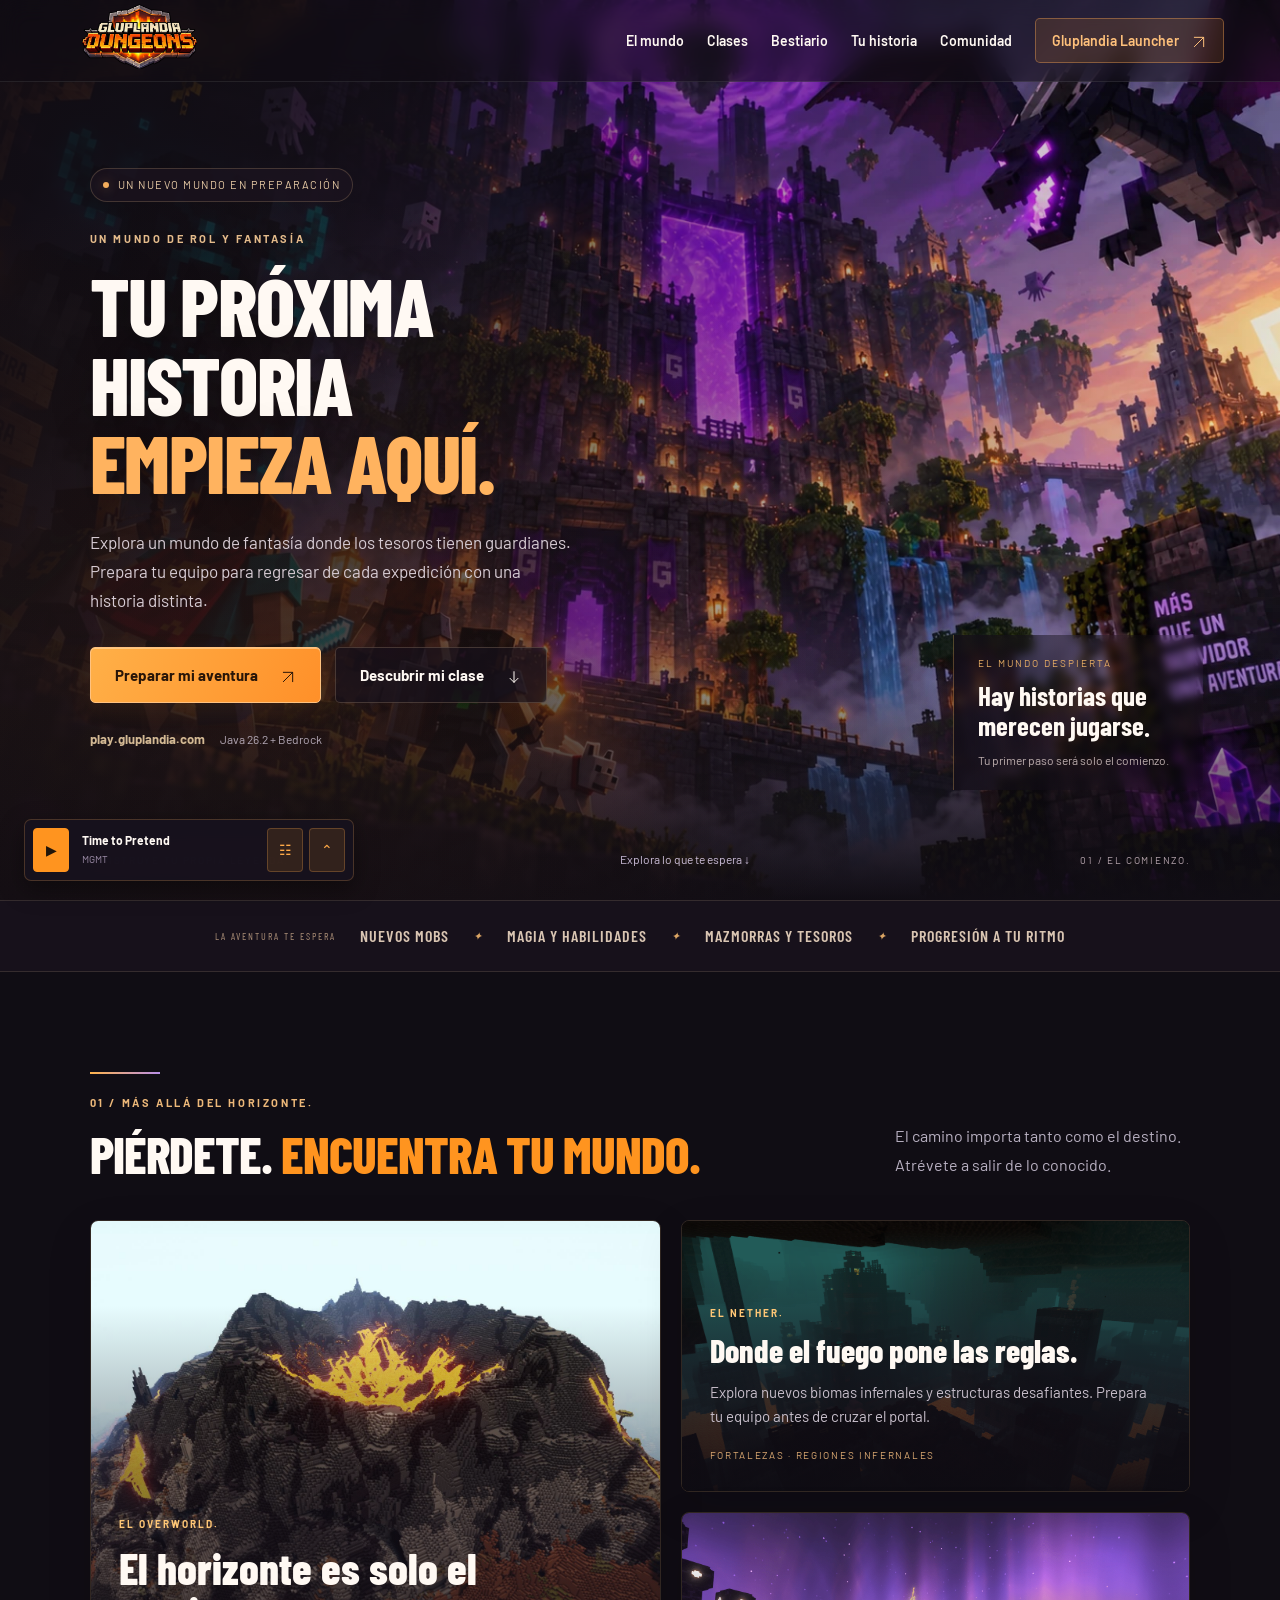
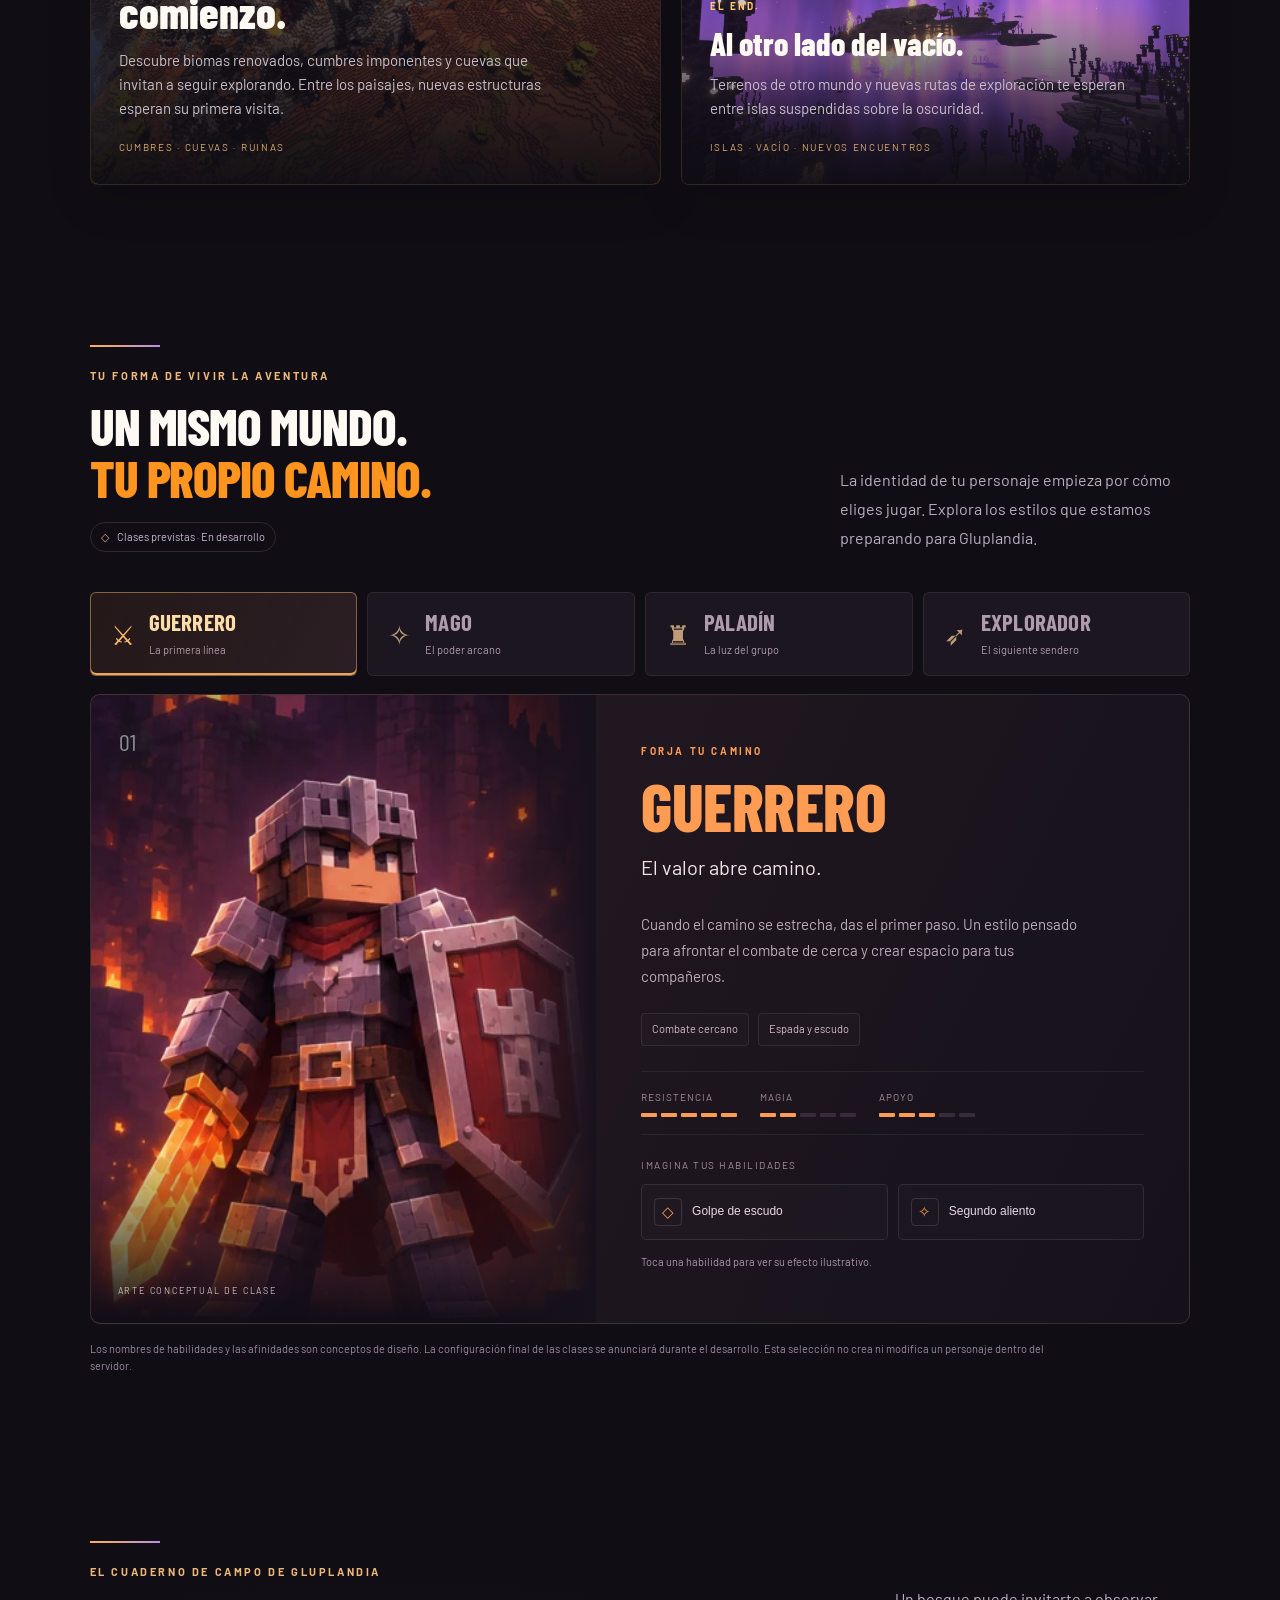
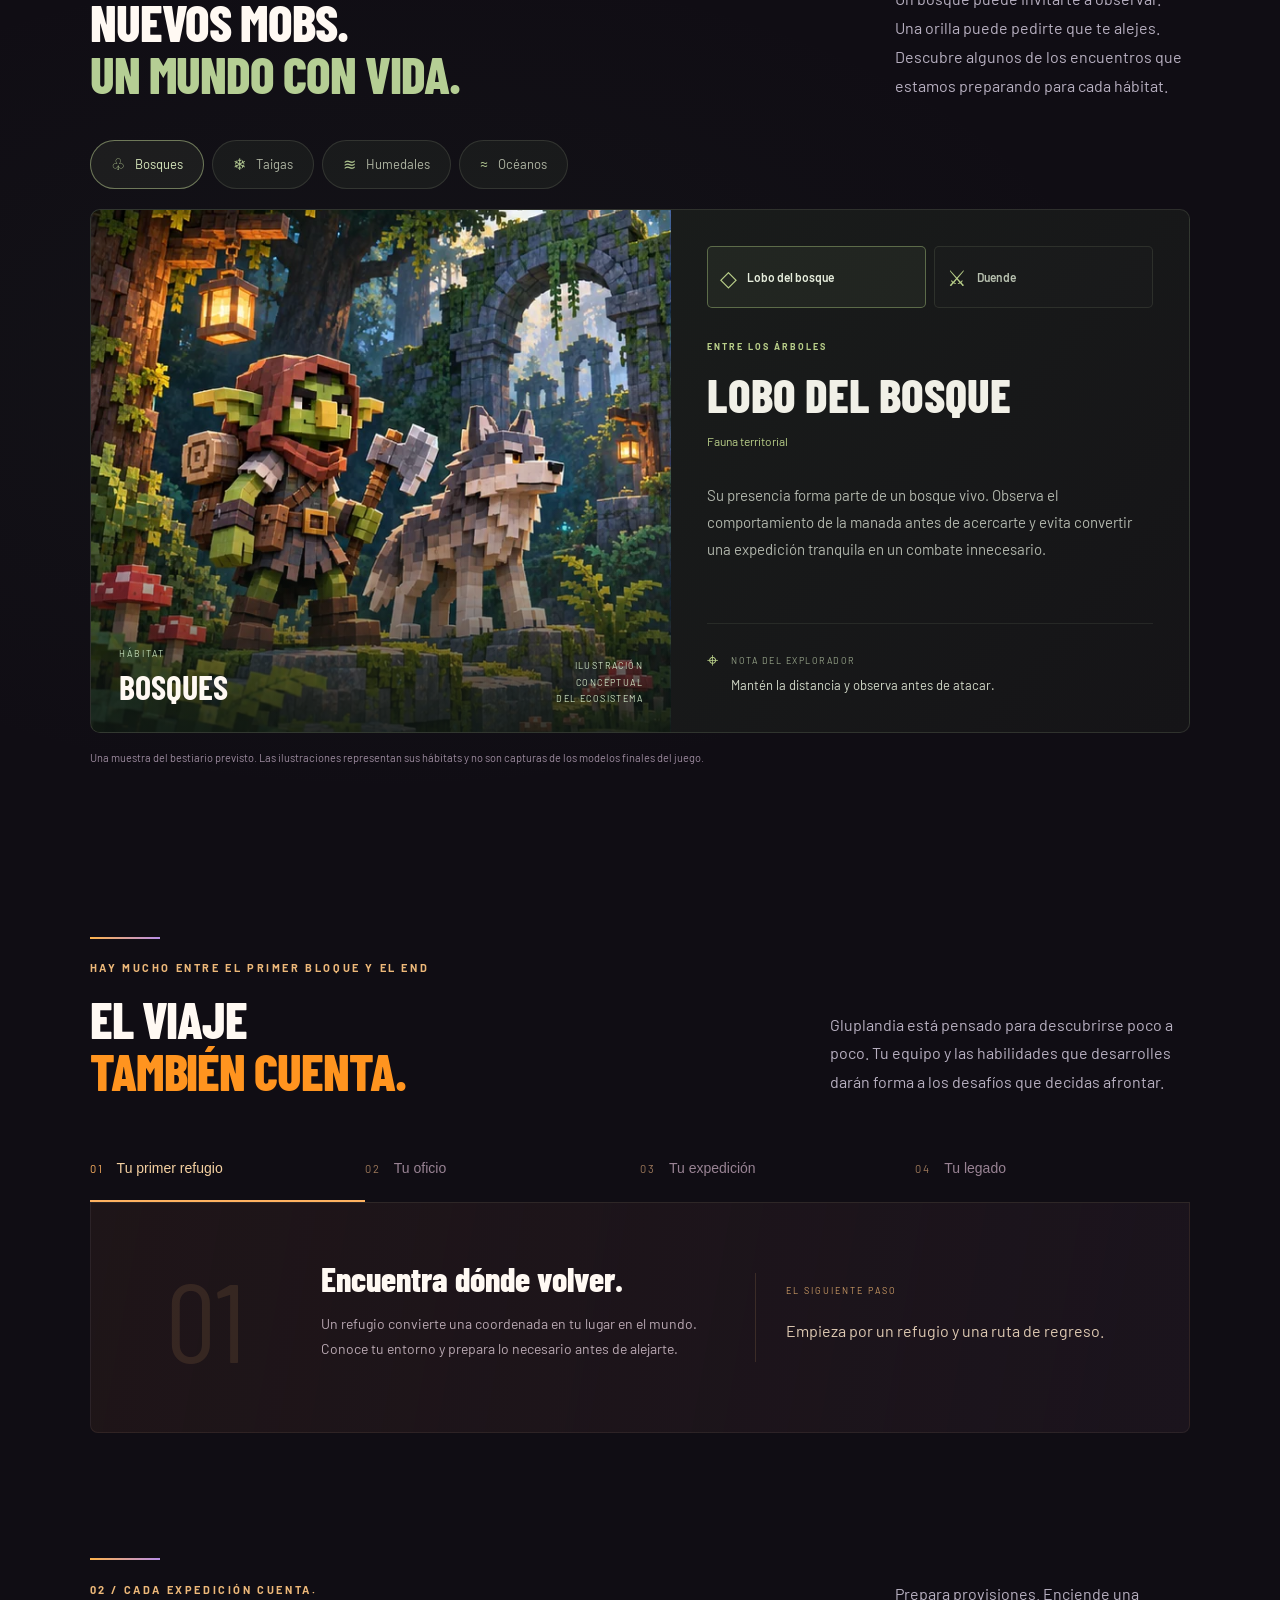
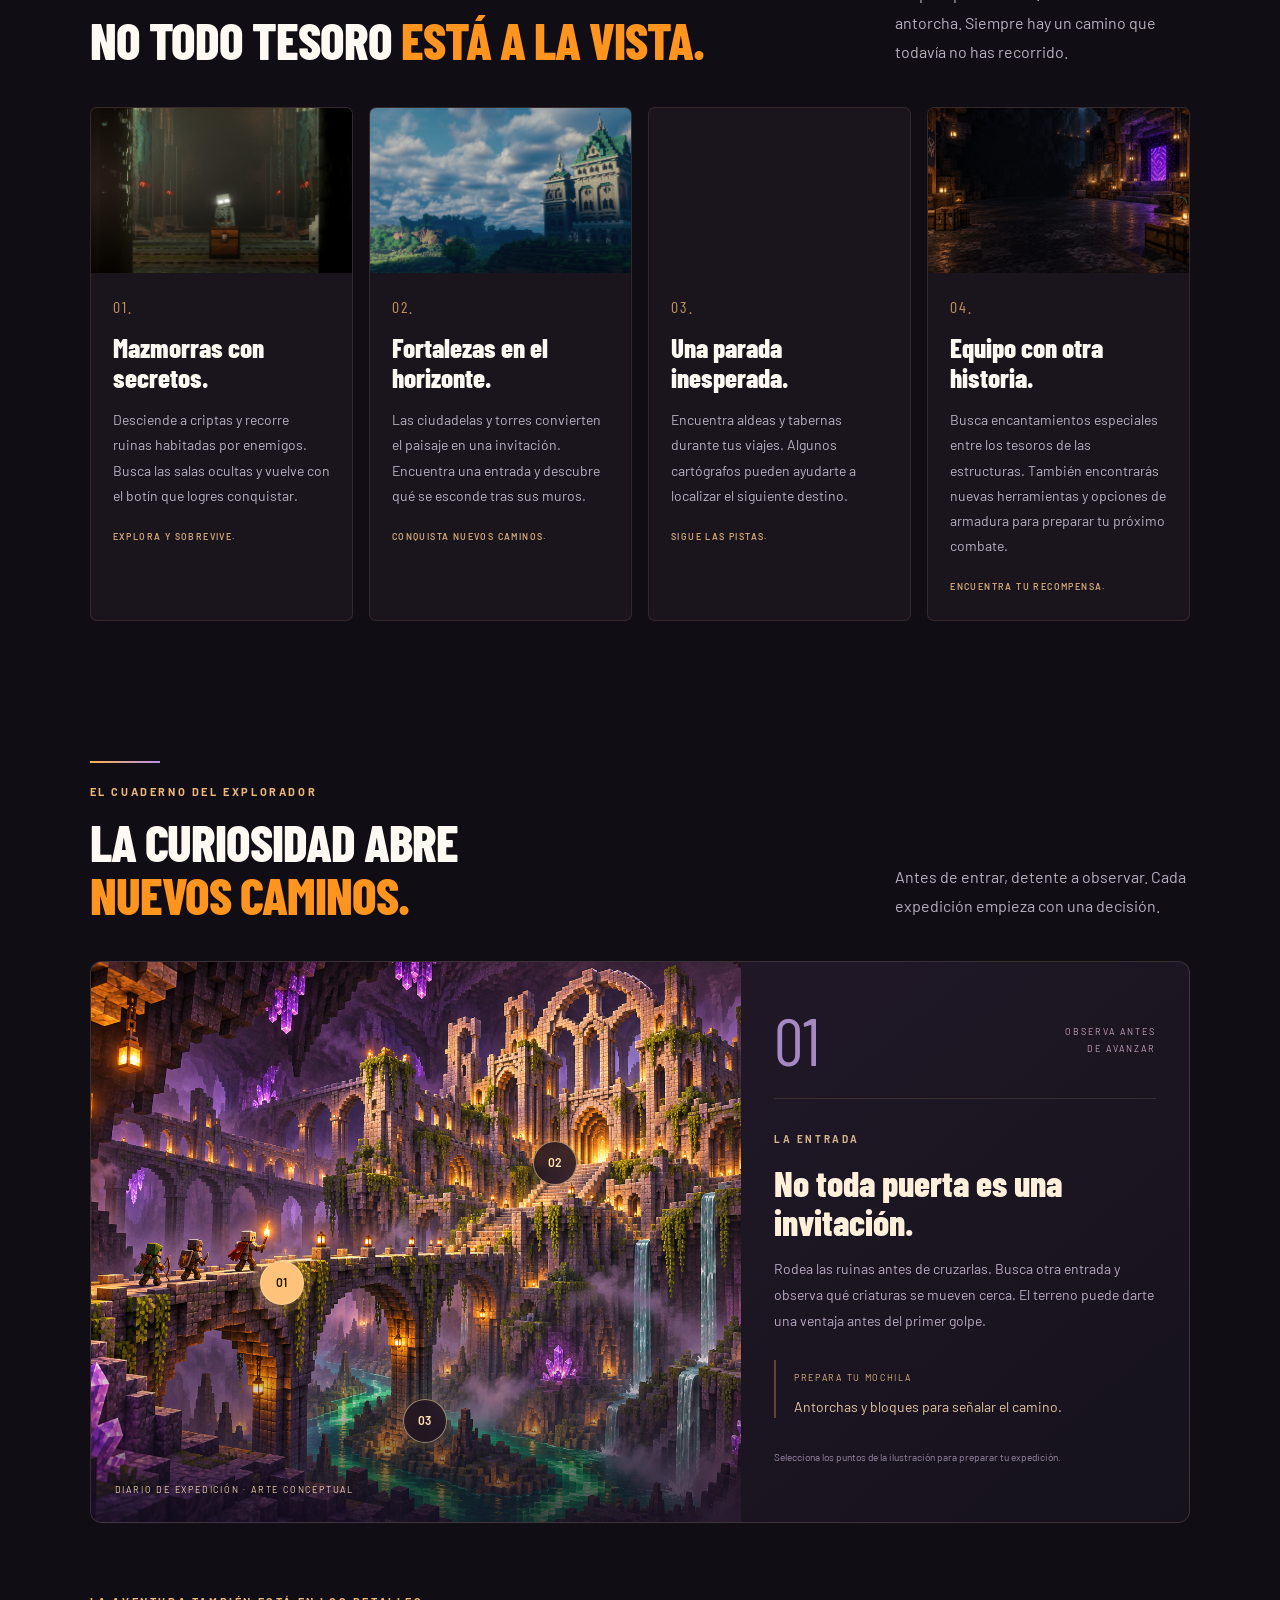
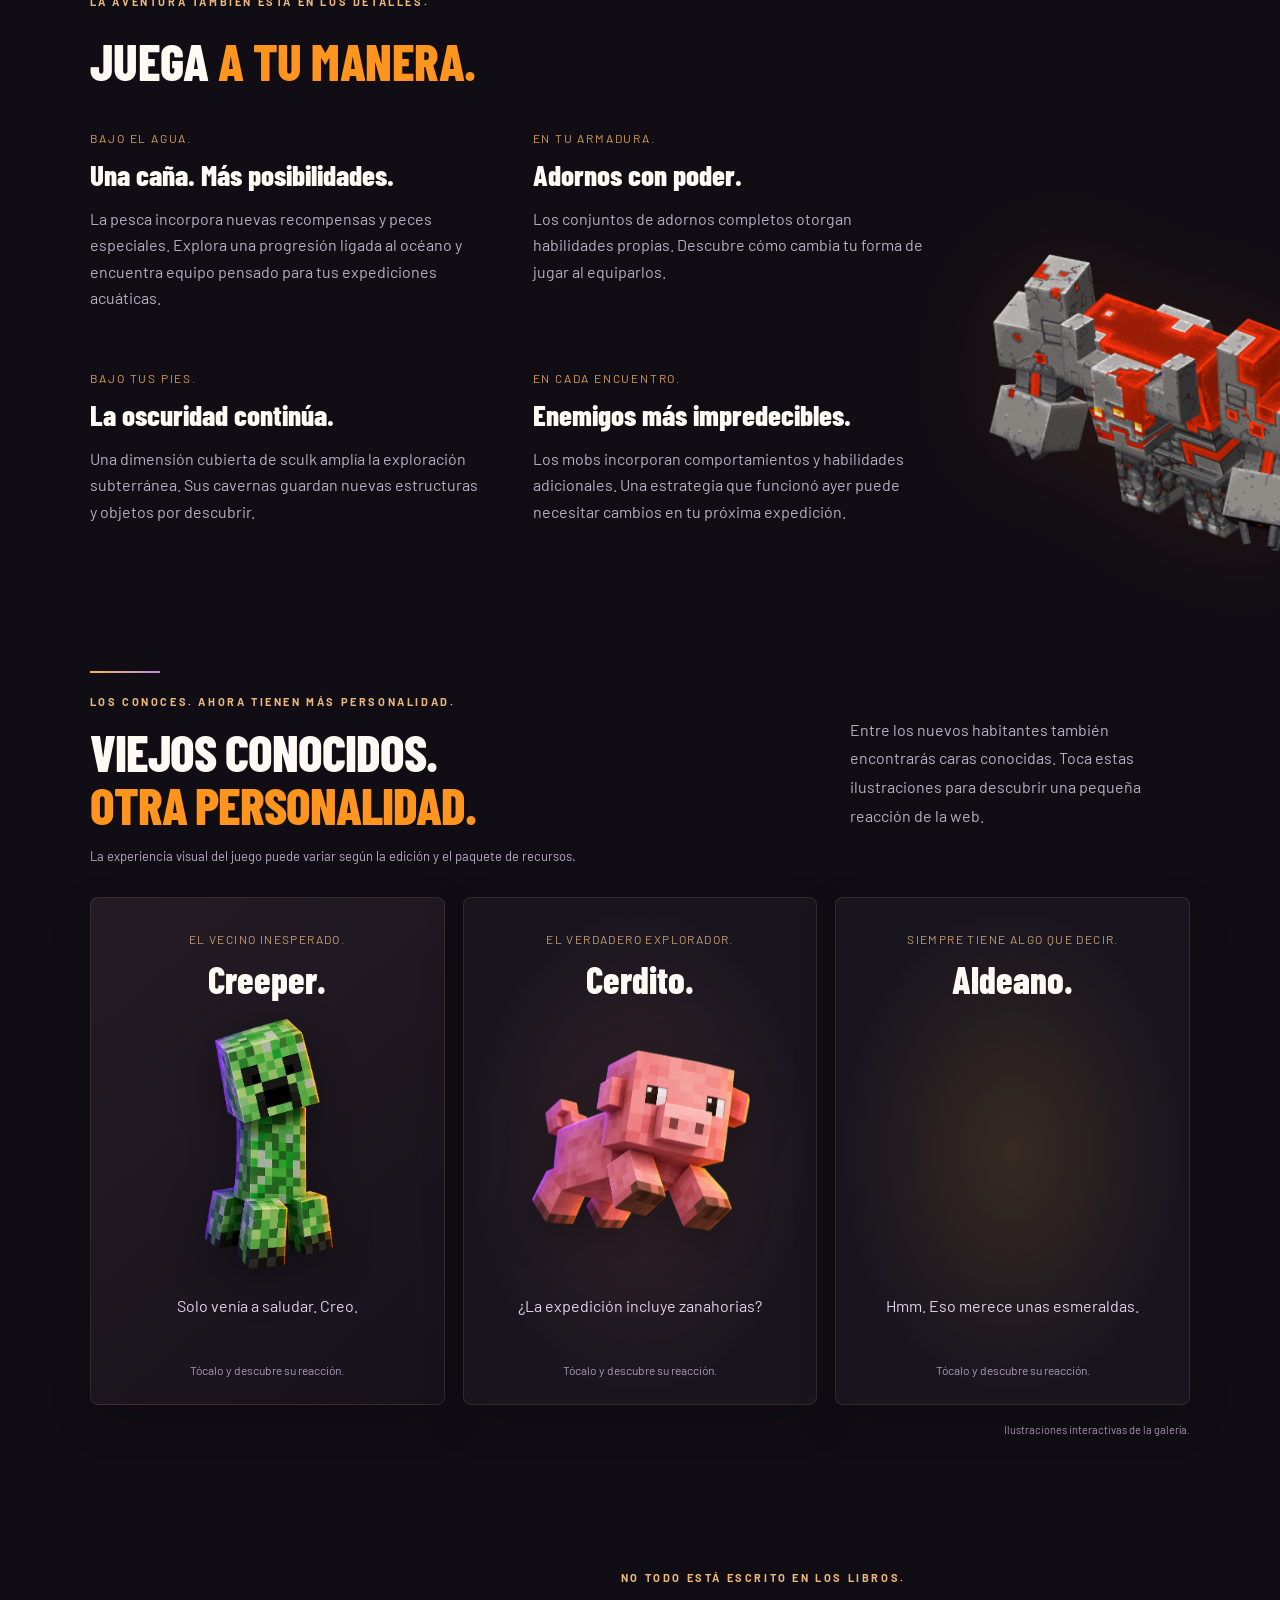
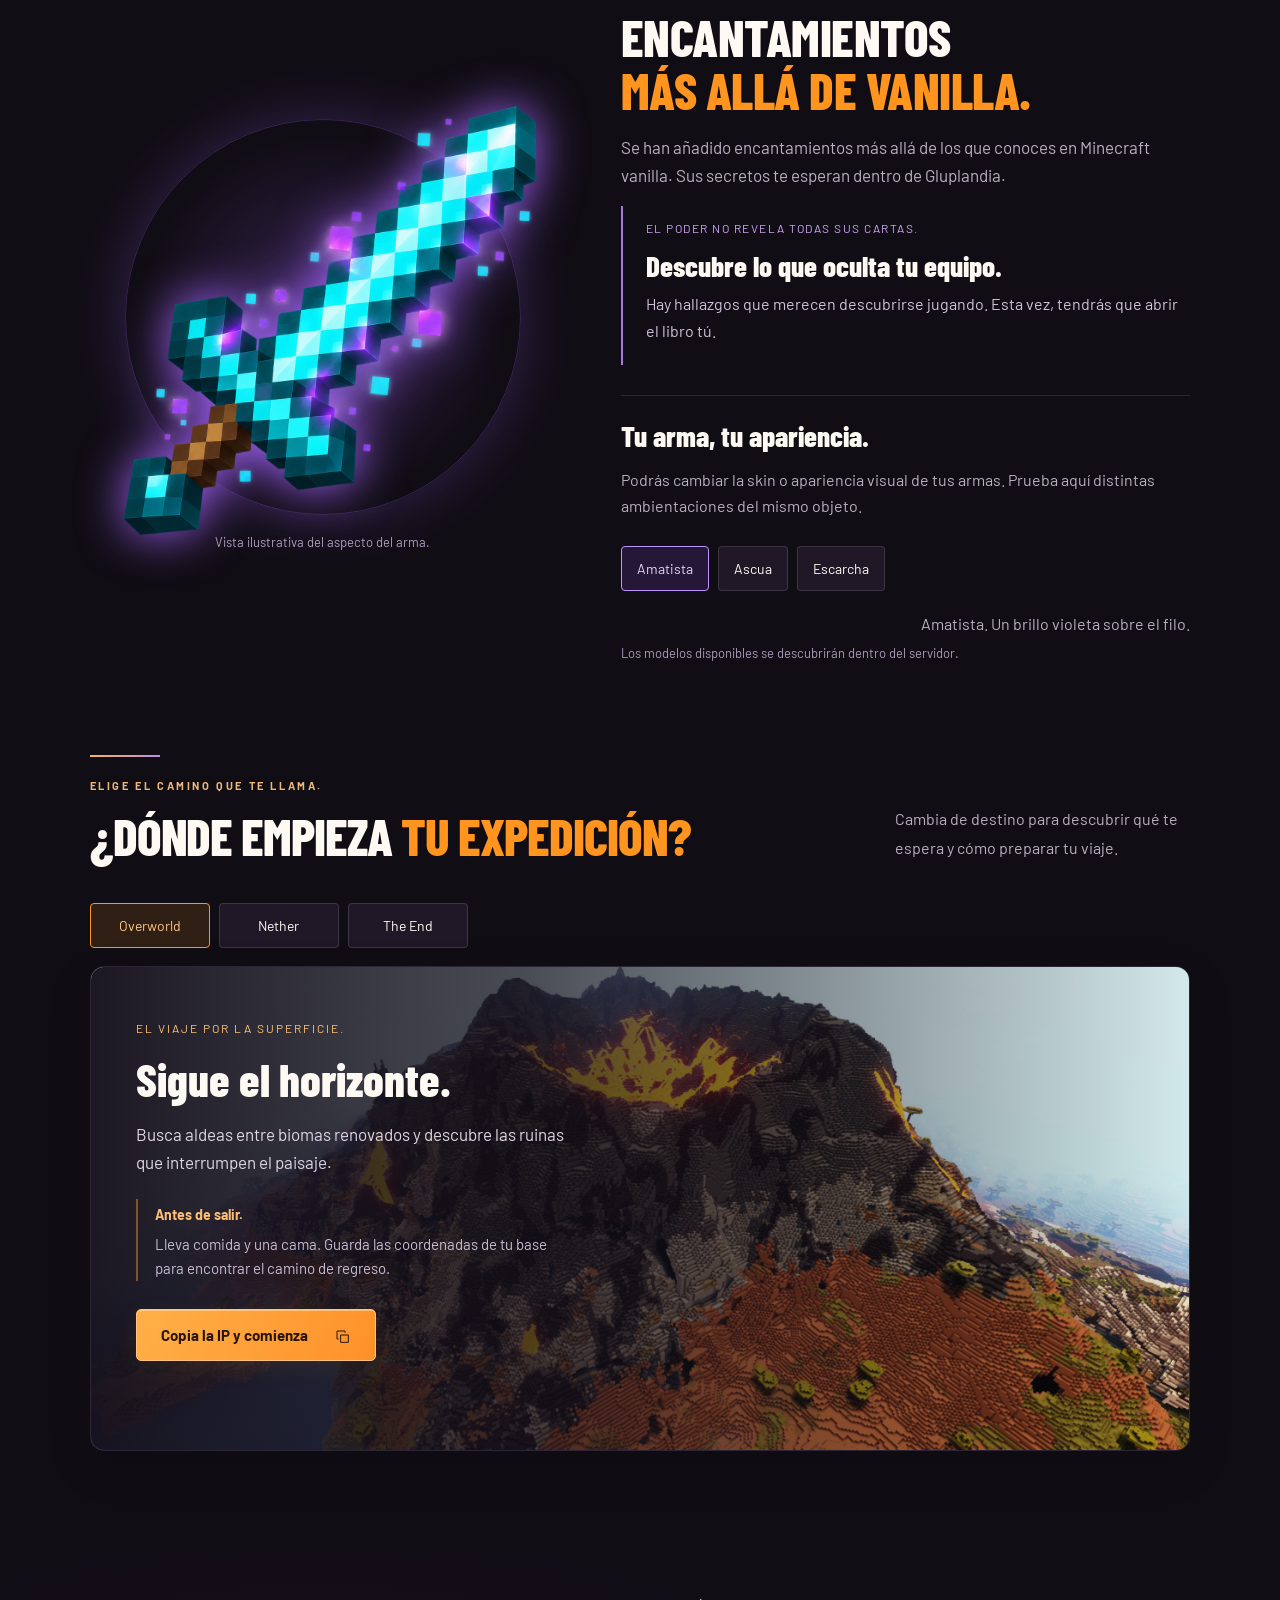
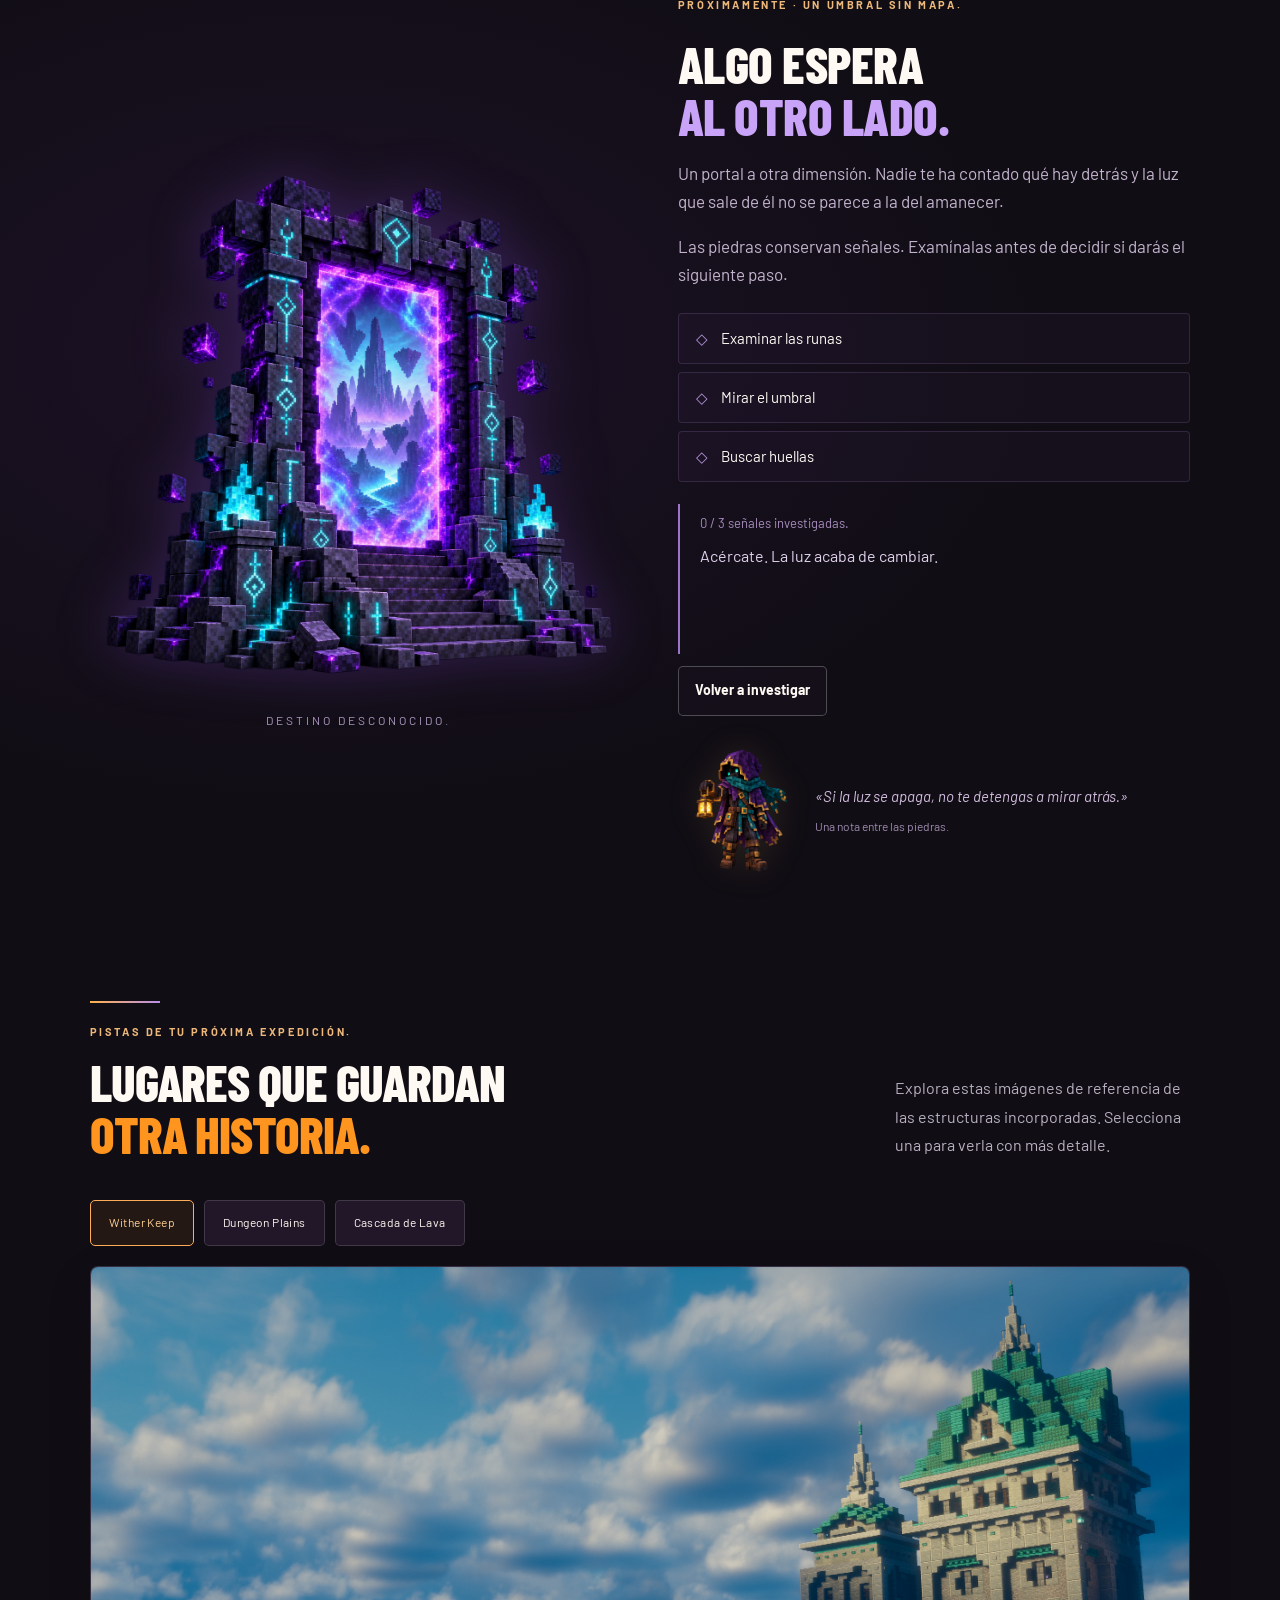
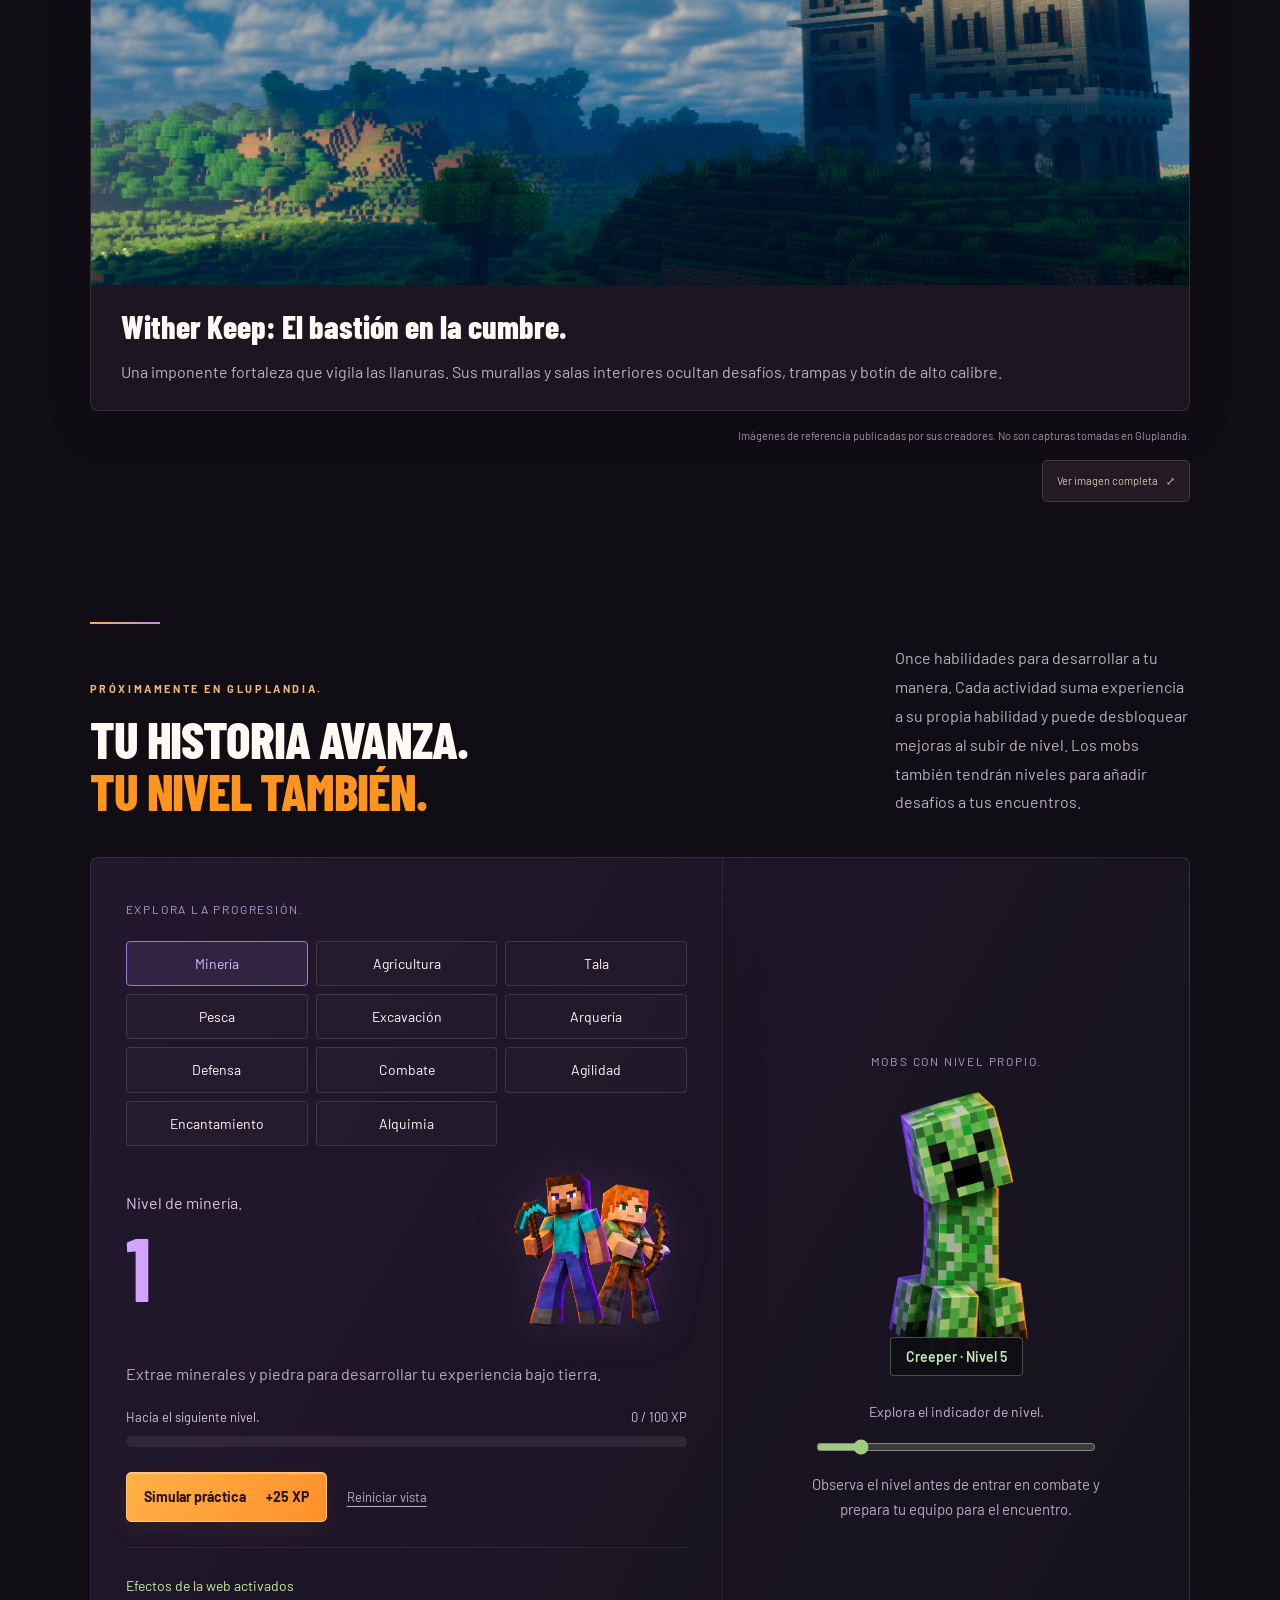
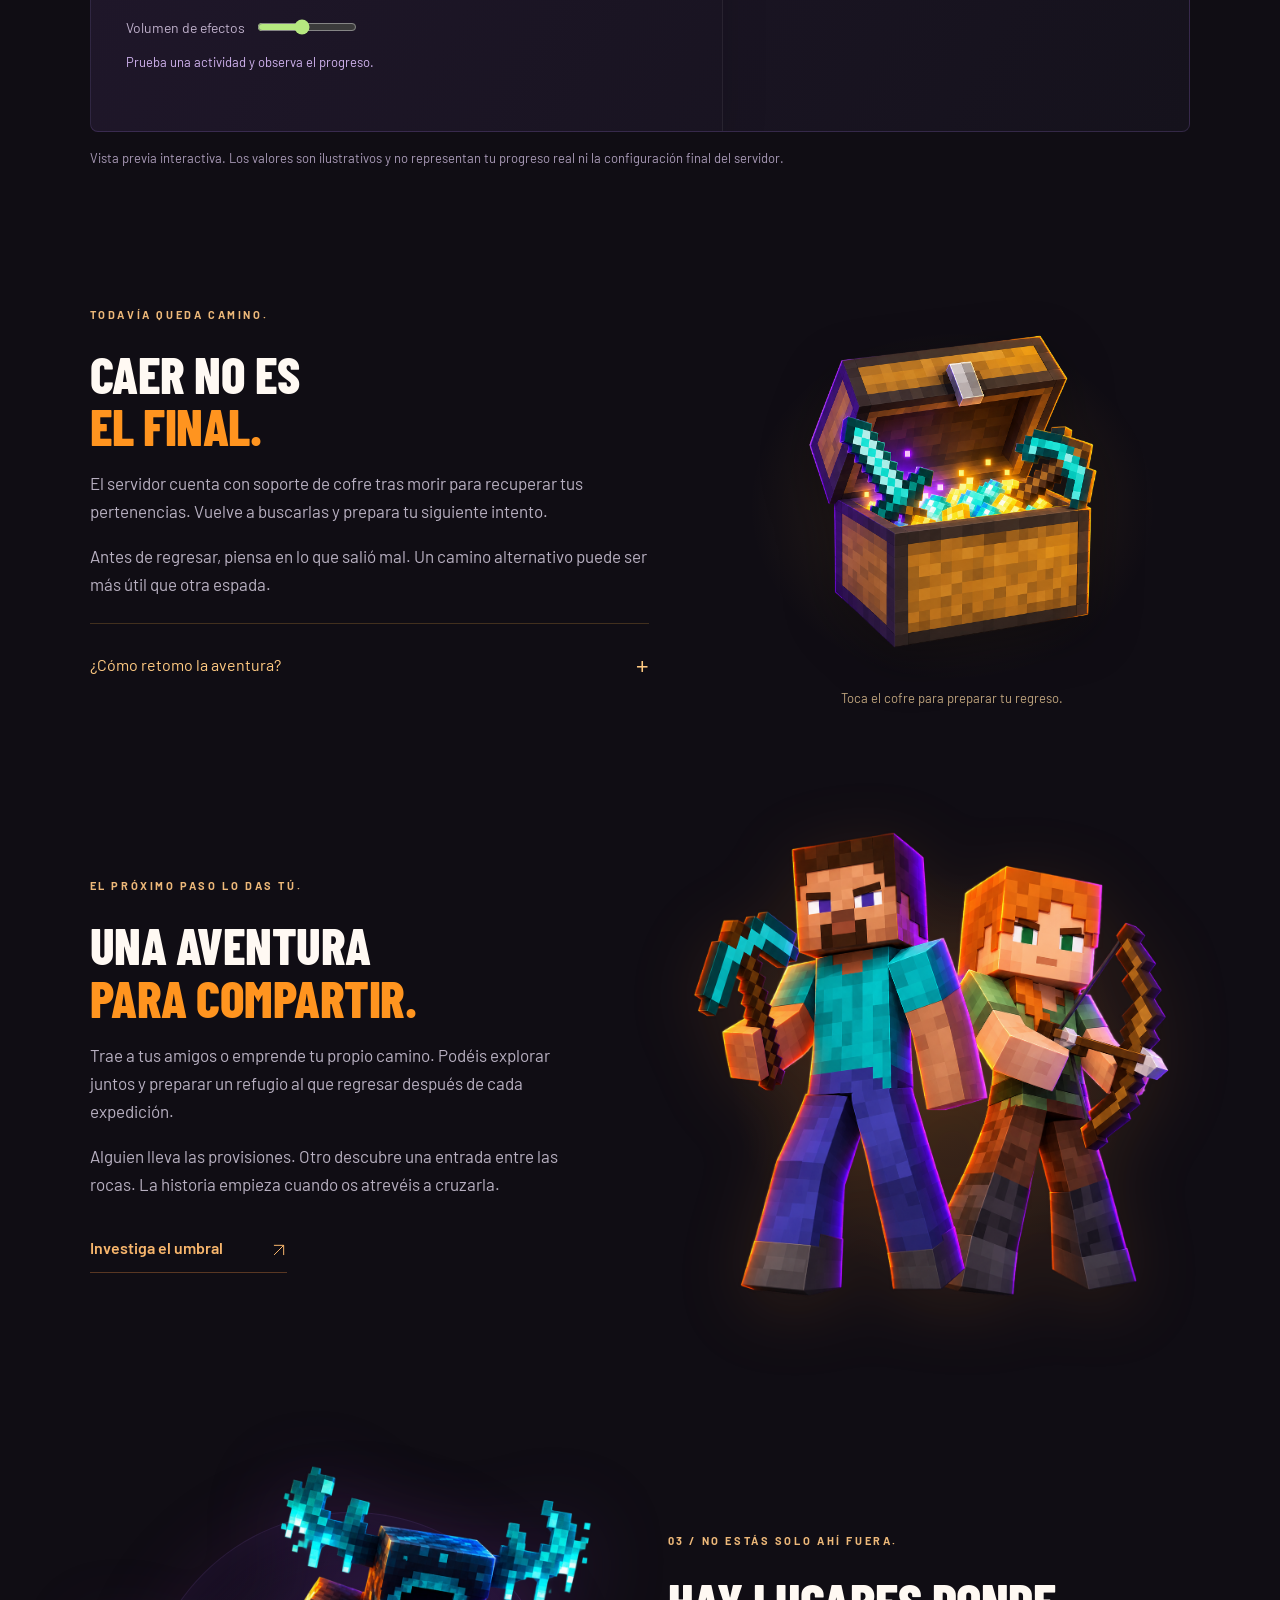
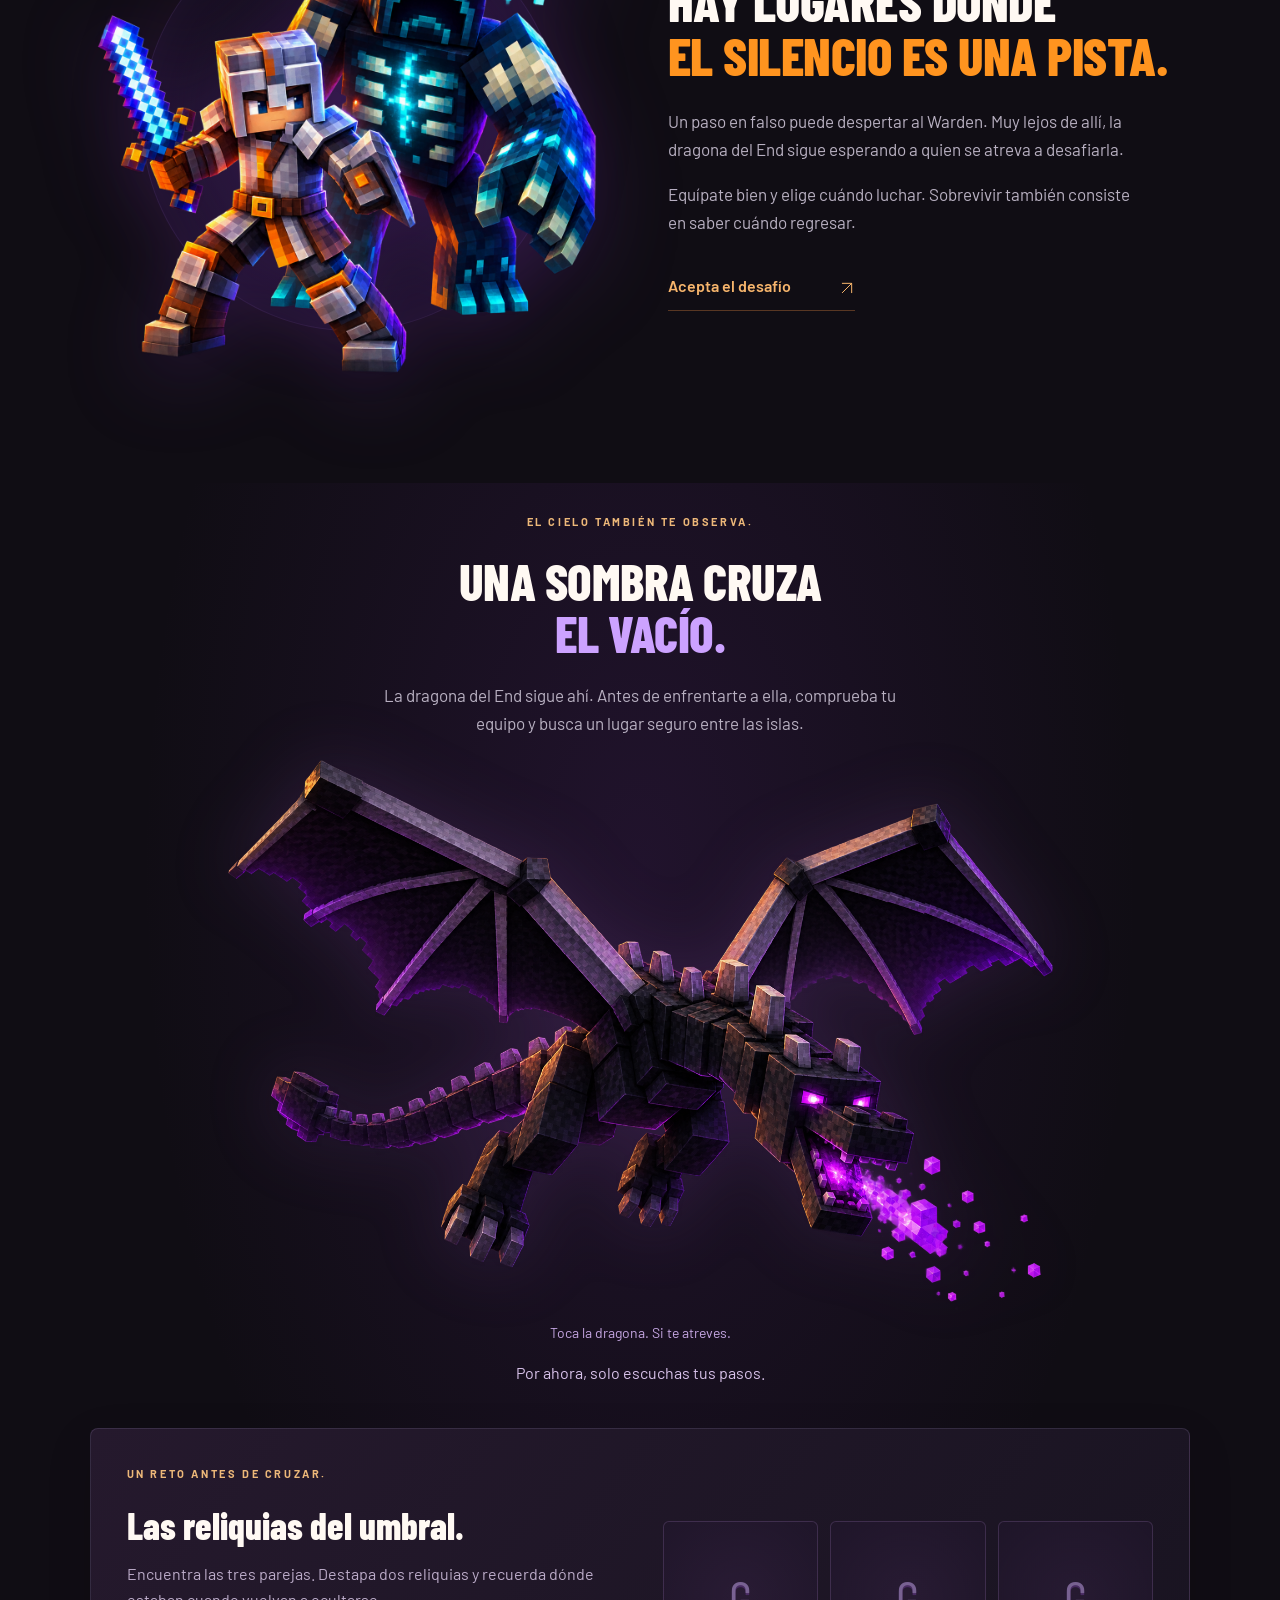
==== commit d13e492e: "Add files via upload" ====
--- a/index.html
+++ b/index.html
@@ -552,11 +552,11 @@
 </div>
 </div>
 <audio id="music" src="assets/time-to-pretend.mp3" preload="none"></audio><div id="toast" role="status" aria-live="polite"></div>
-<script src="app.js?v=png-r2"></script><script src="page-transition.js?v=png-r2"></script><button type="button" id="motion-toggle" class="gl-motion-control" aria-pressed="false" aria-label="Reducir animaciones decorativas"><svg viewbox="0 0 24 24" aria-hidden="true"><path d="m12 3 2.8 6.2L21 12l-6.2 2.8L12 21l-2.8-6.2L3 12l6.2-2.8Z"></path></svg><span>Reducir movimiento</span></button><dialog id="gallery-dialog" class="gl-image-dialog" aria-label="Imagen ampliada"><div class="gl-dialog-top">
+<script src="app.js?v=png-r2"></script><script src="page-transition.js?v=png-r2"></script><dialog id="gallery-dialog" class="gl-image-dialog" aria-label="Imagen ampliada"><div class="gl-dialog-top">
 <p id="dialog-caption"></p>
 <button type="button" id="close-gallery" aria-label="Cerrar imagen ampliada">×</button>
 </div>
-<img id="dialog-image" alt="" data-local-image="true"></dialog><script src="downloads-config.js?v=png-r2"></script><script src="expansion.js?v=png-r2" defer></script>
+<img id="dialog-image" alt="" data-local-image="true"></dialog><script src="downloads-config.js?v=png-r2"></script><script src="expansion.js?v=downloads-r3" defer></script>
 <script src="renewal.js?v=png-r2" defer></script>
 </body>
 </html>
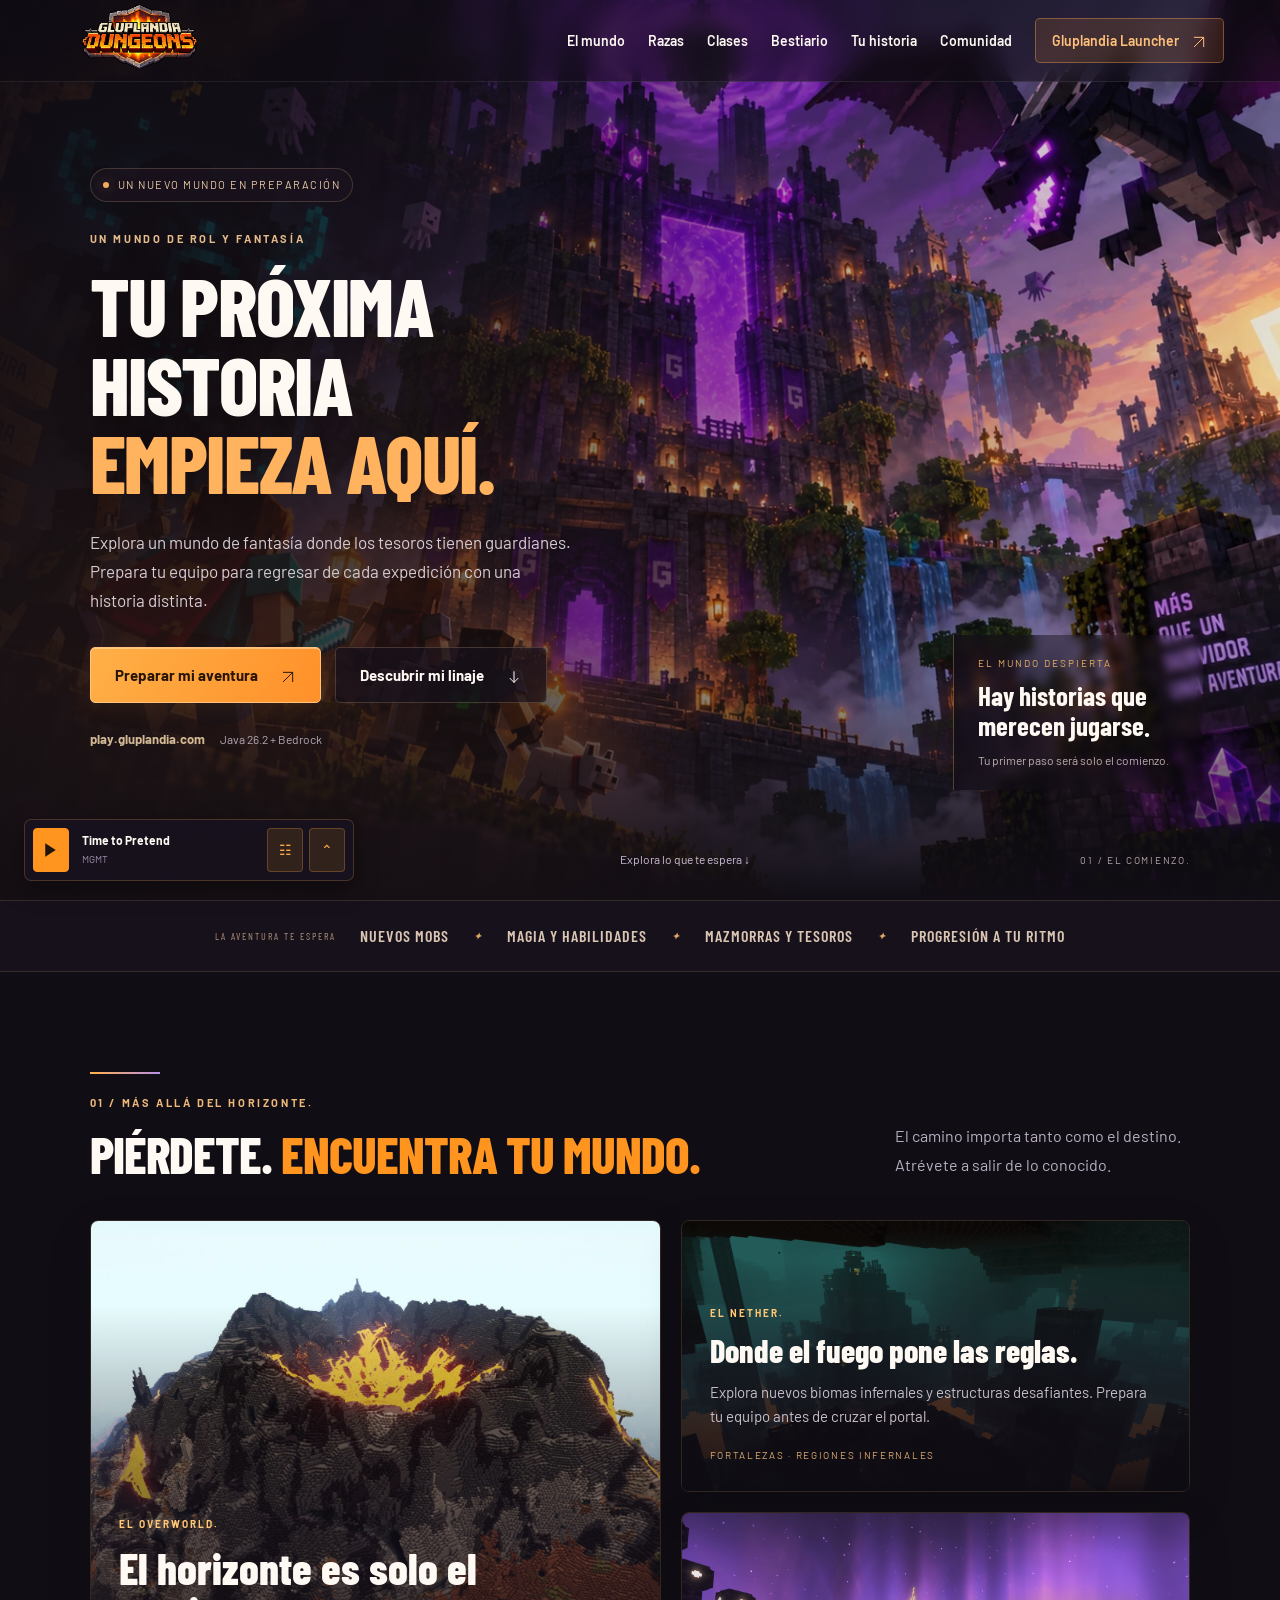
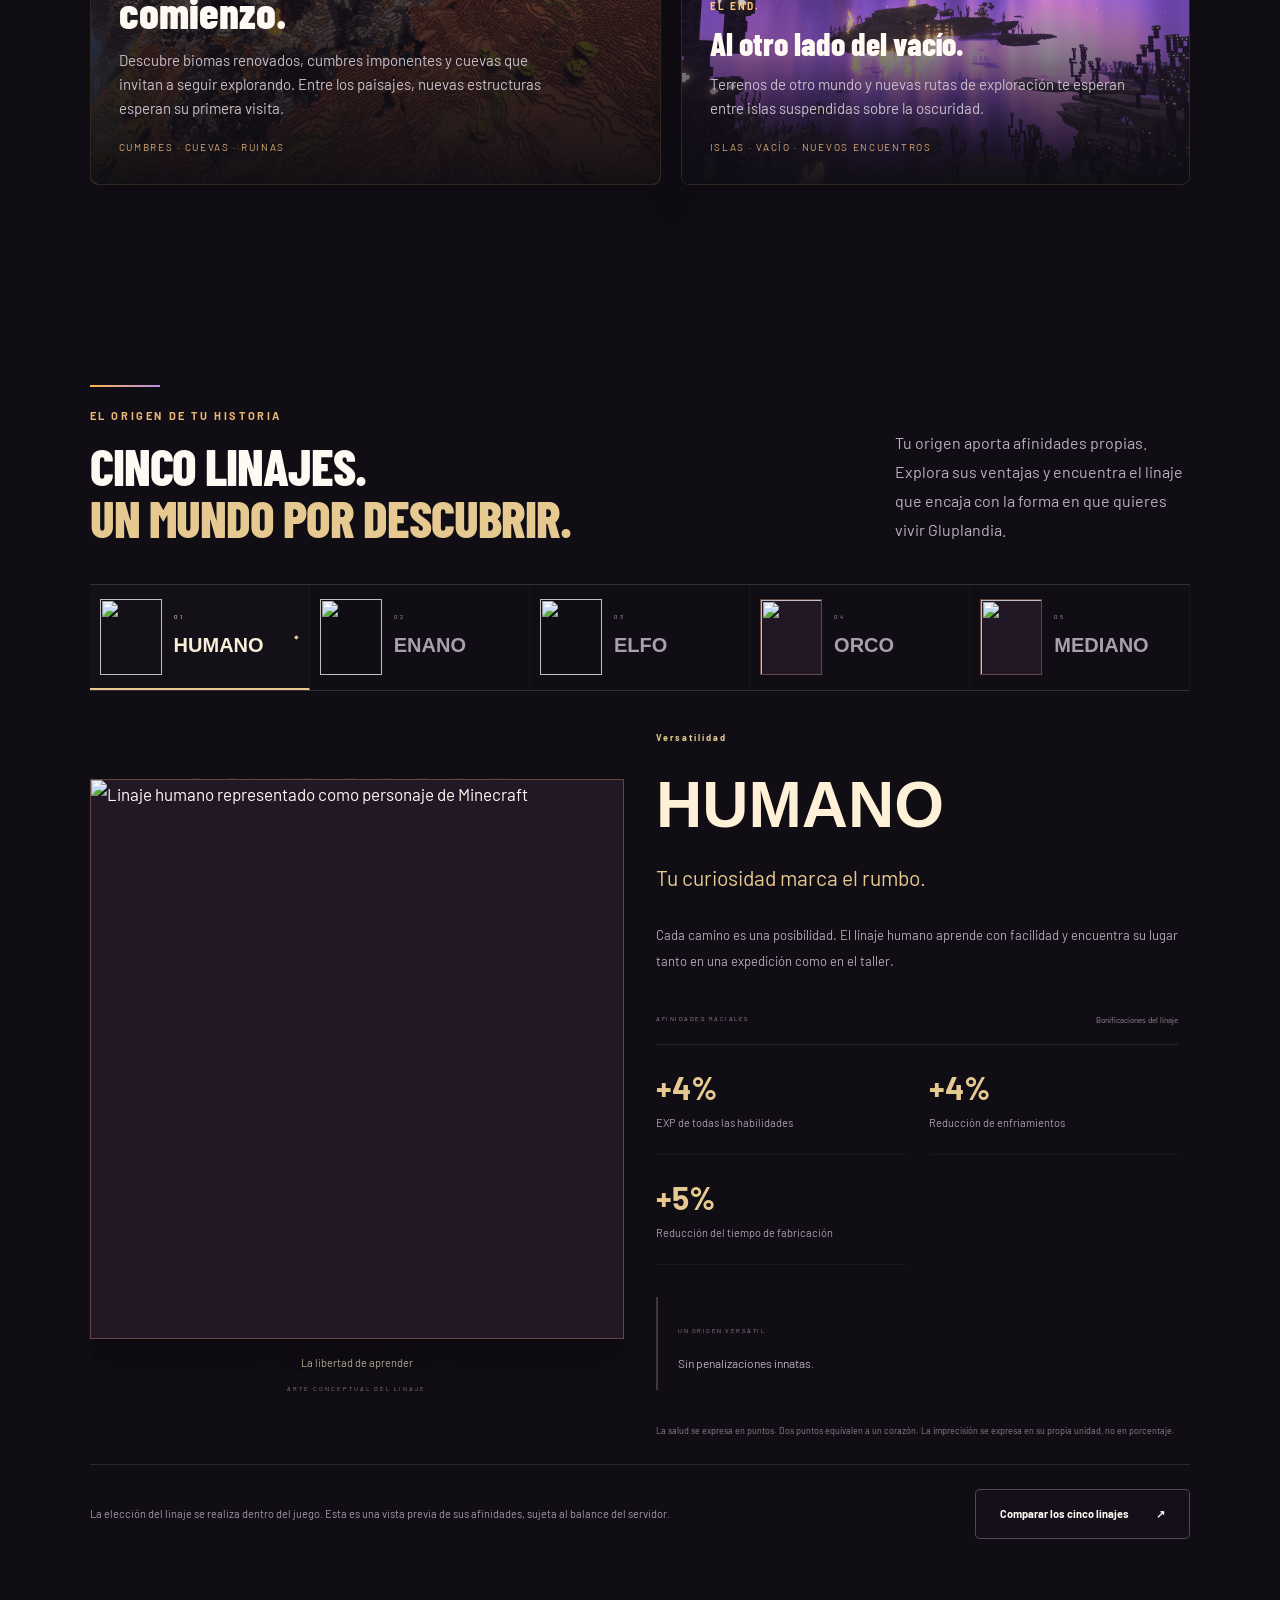
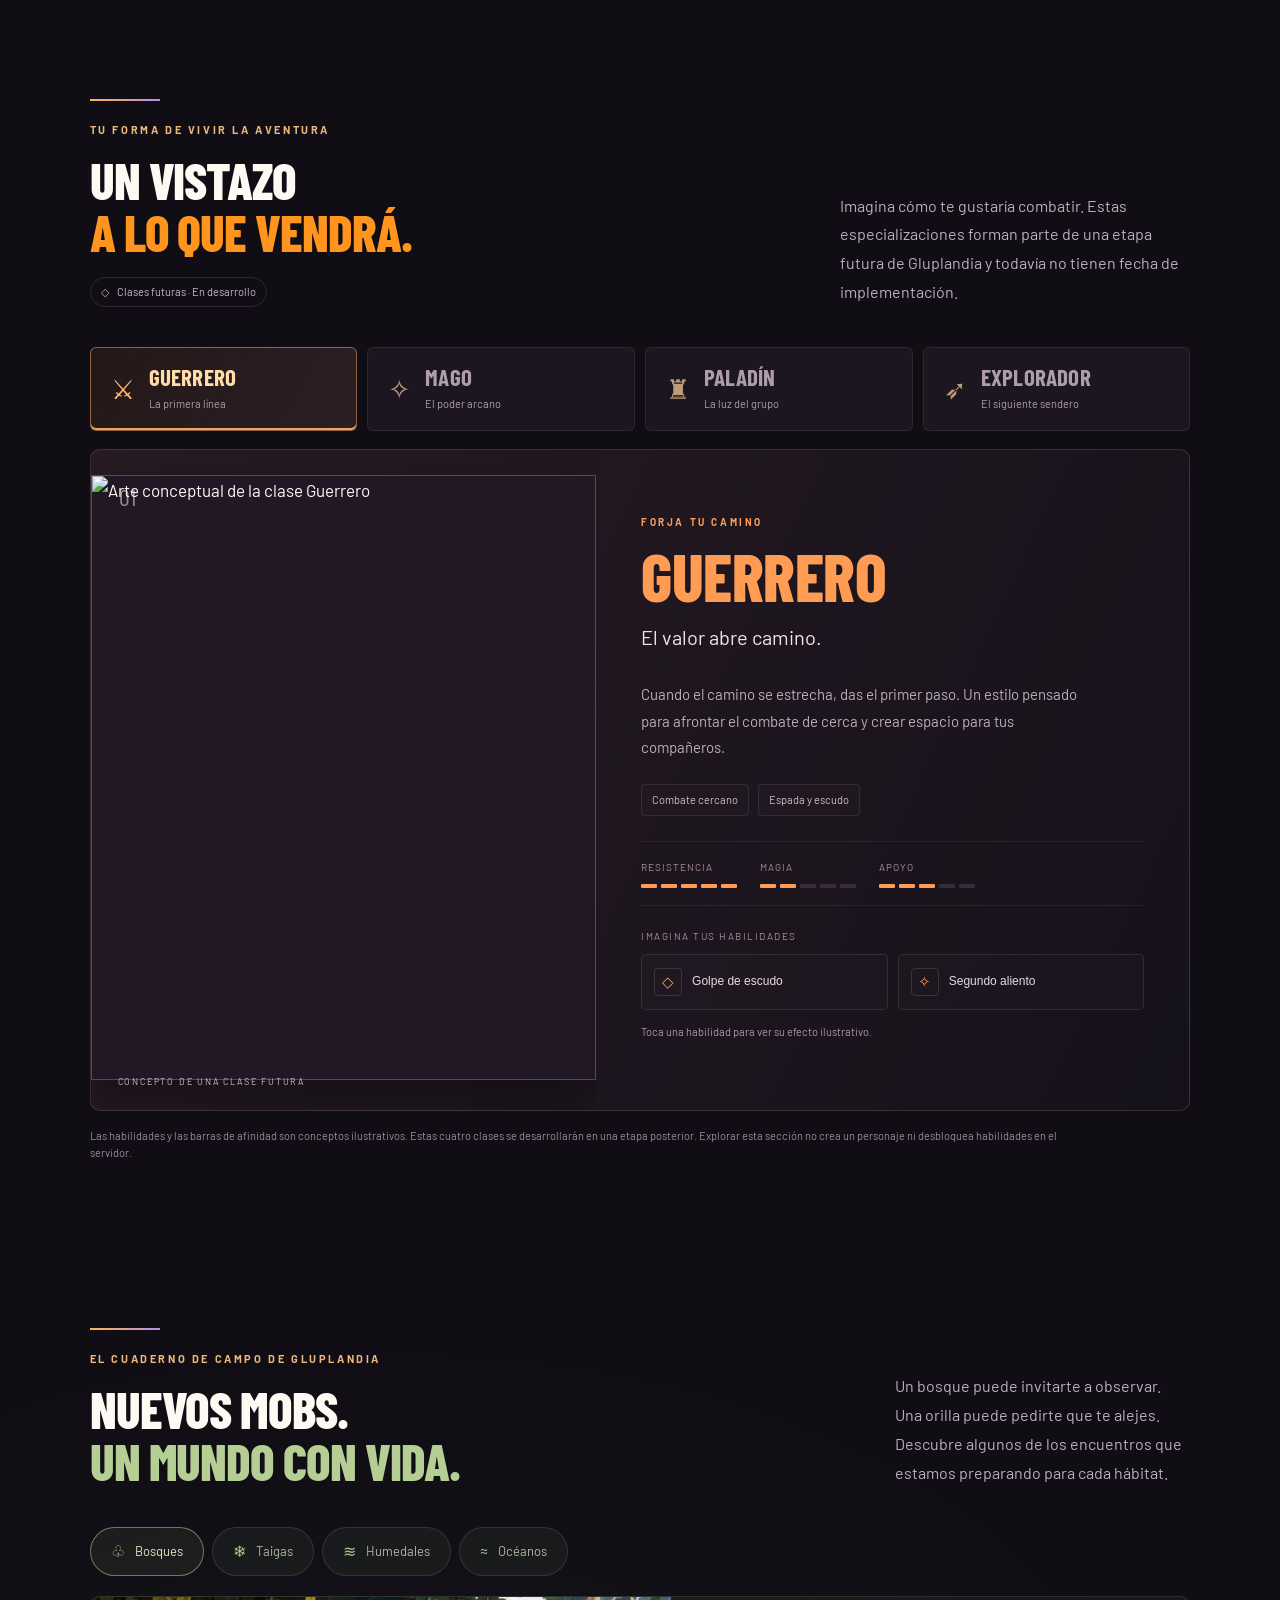
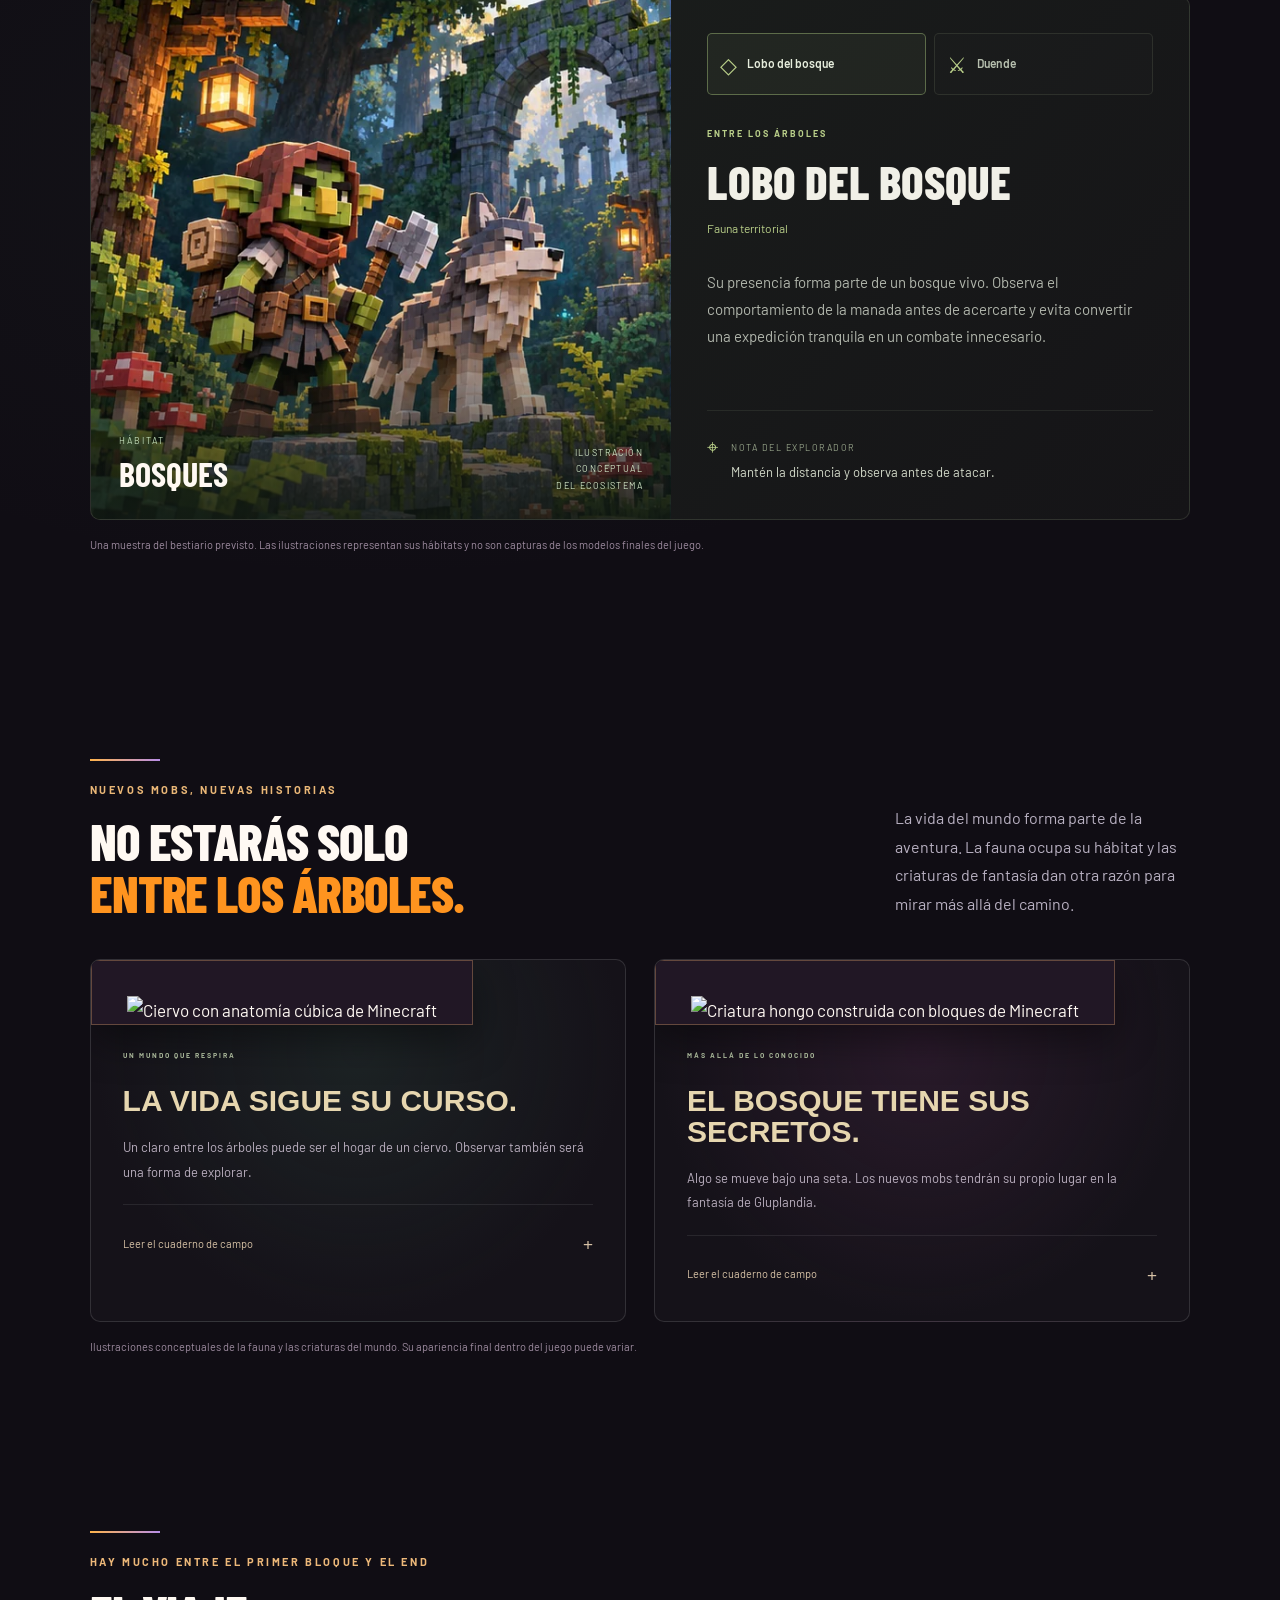
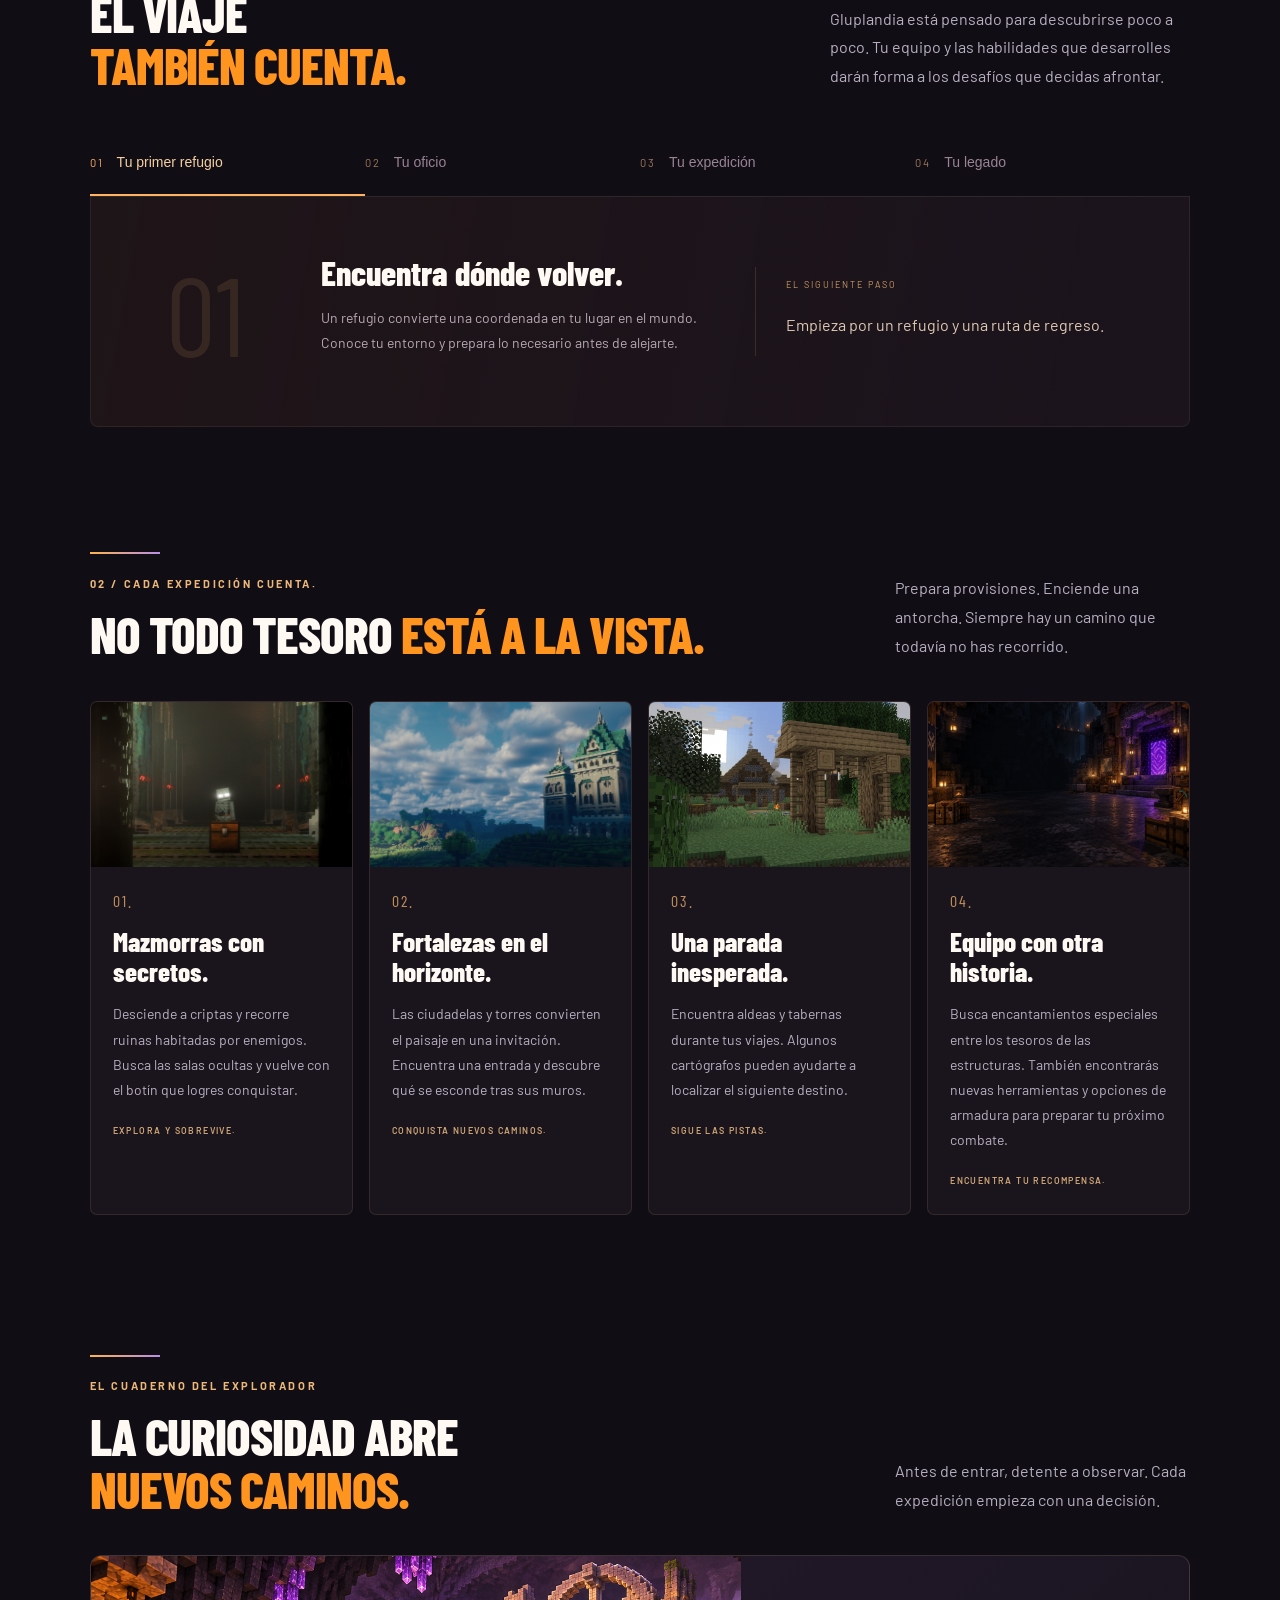
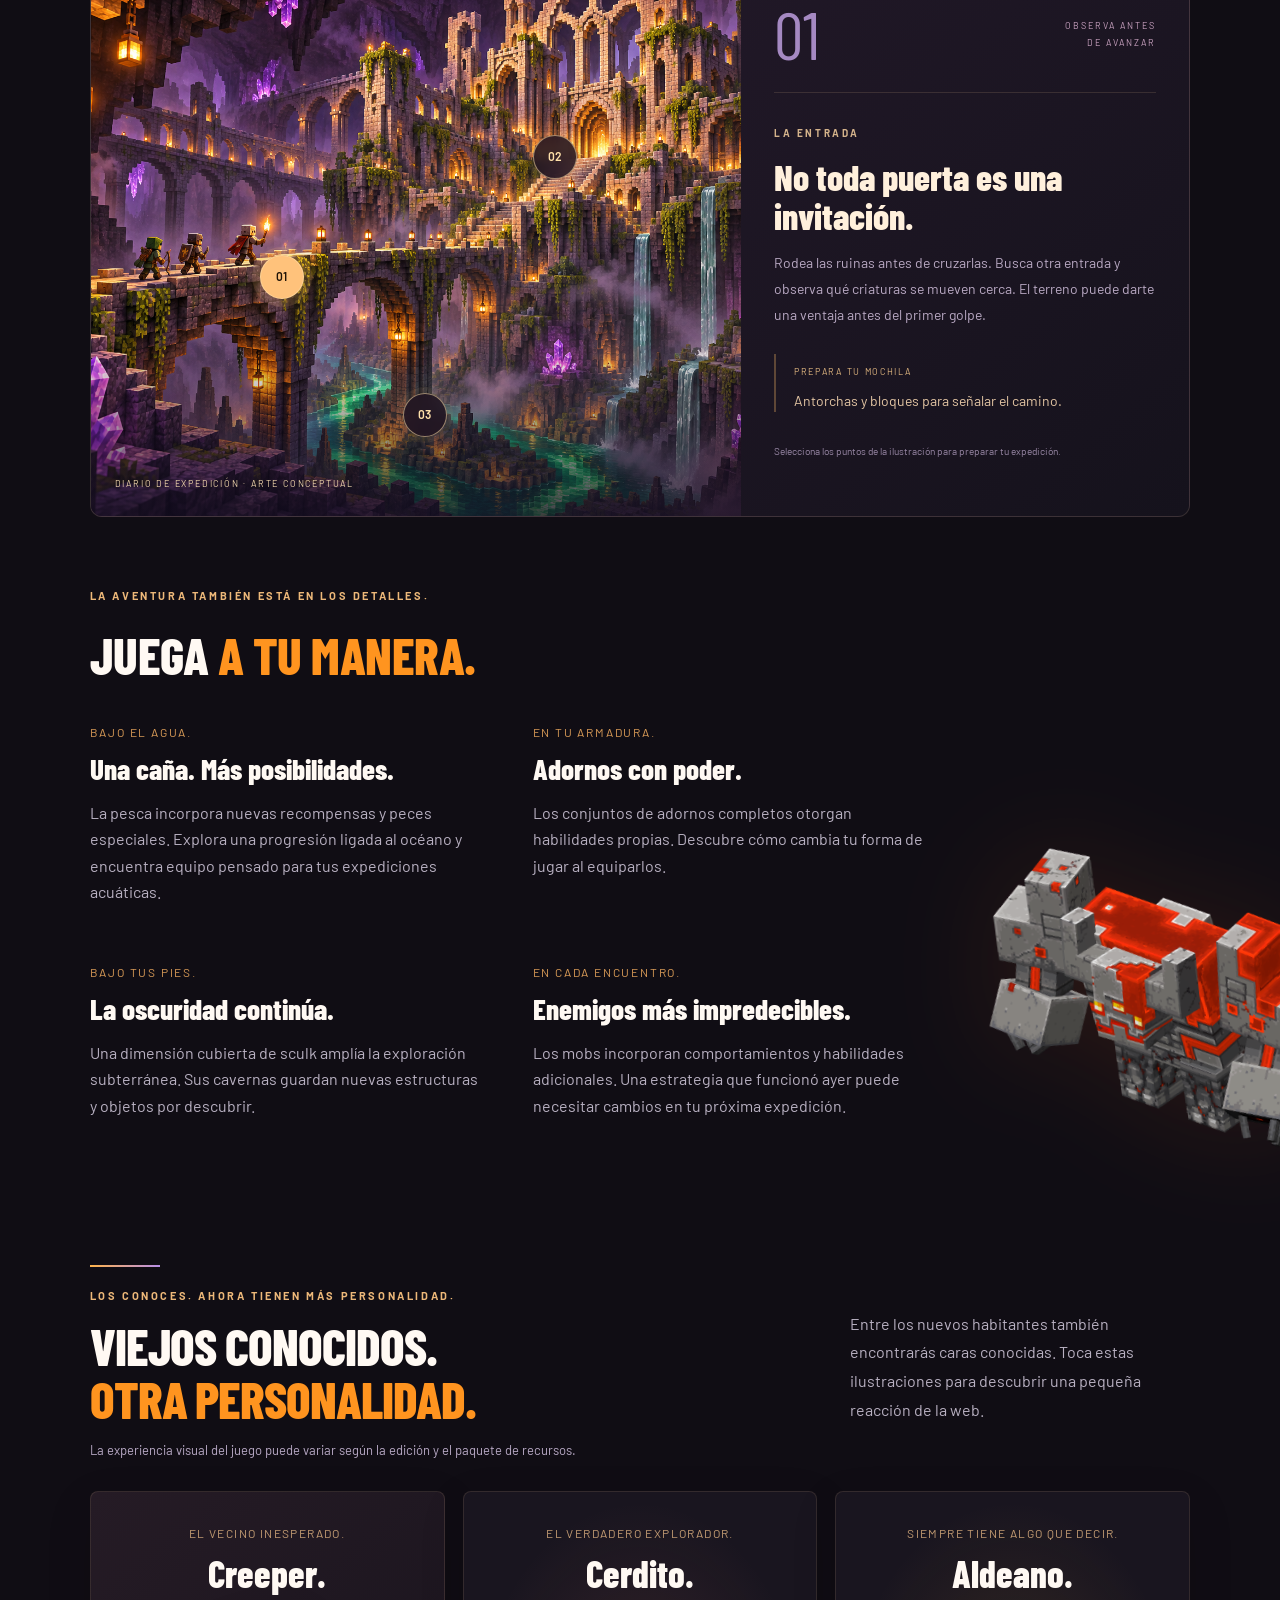
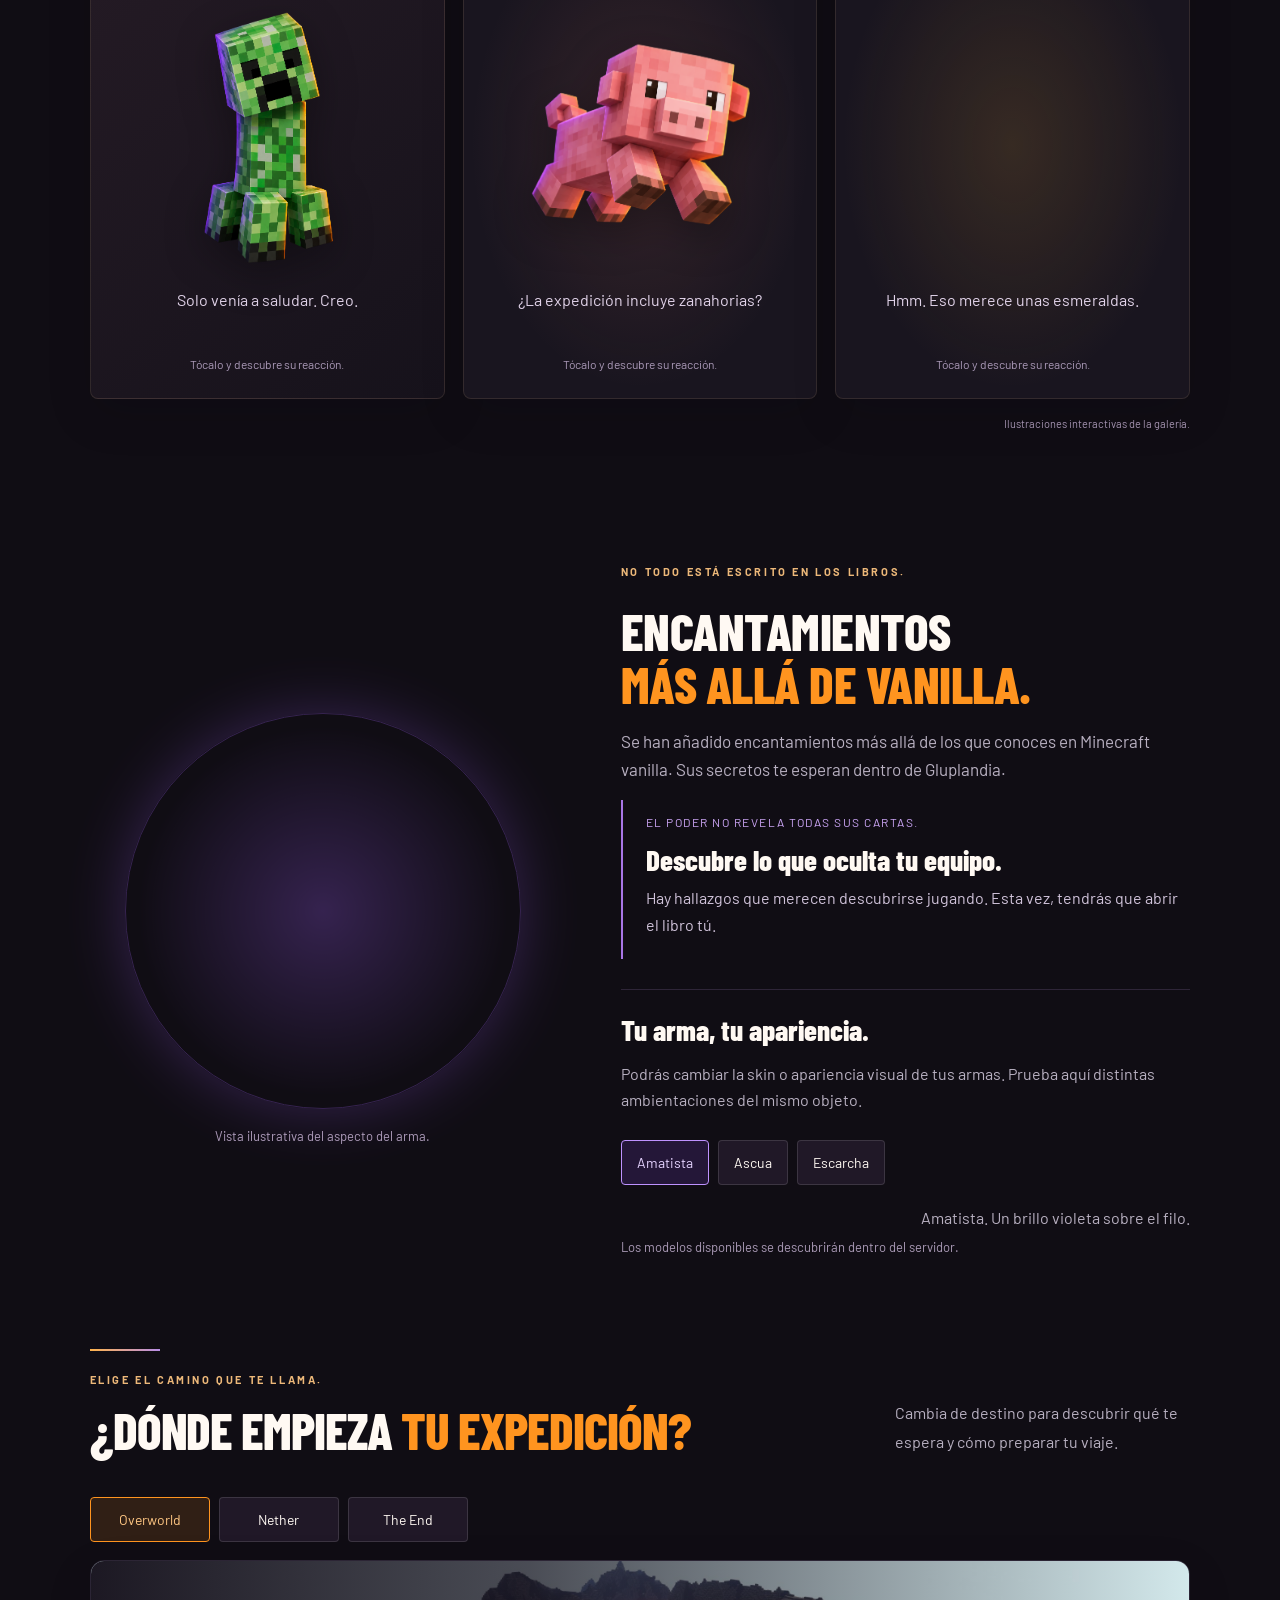
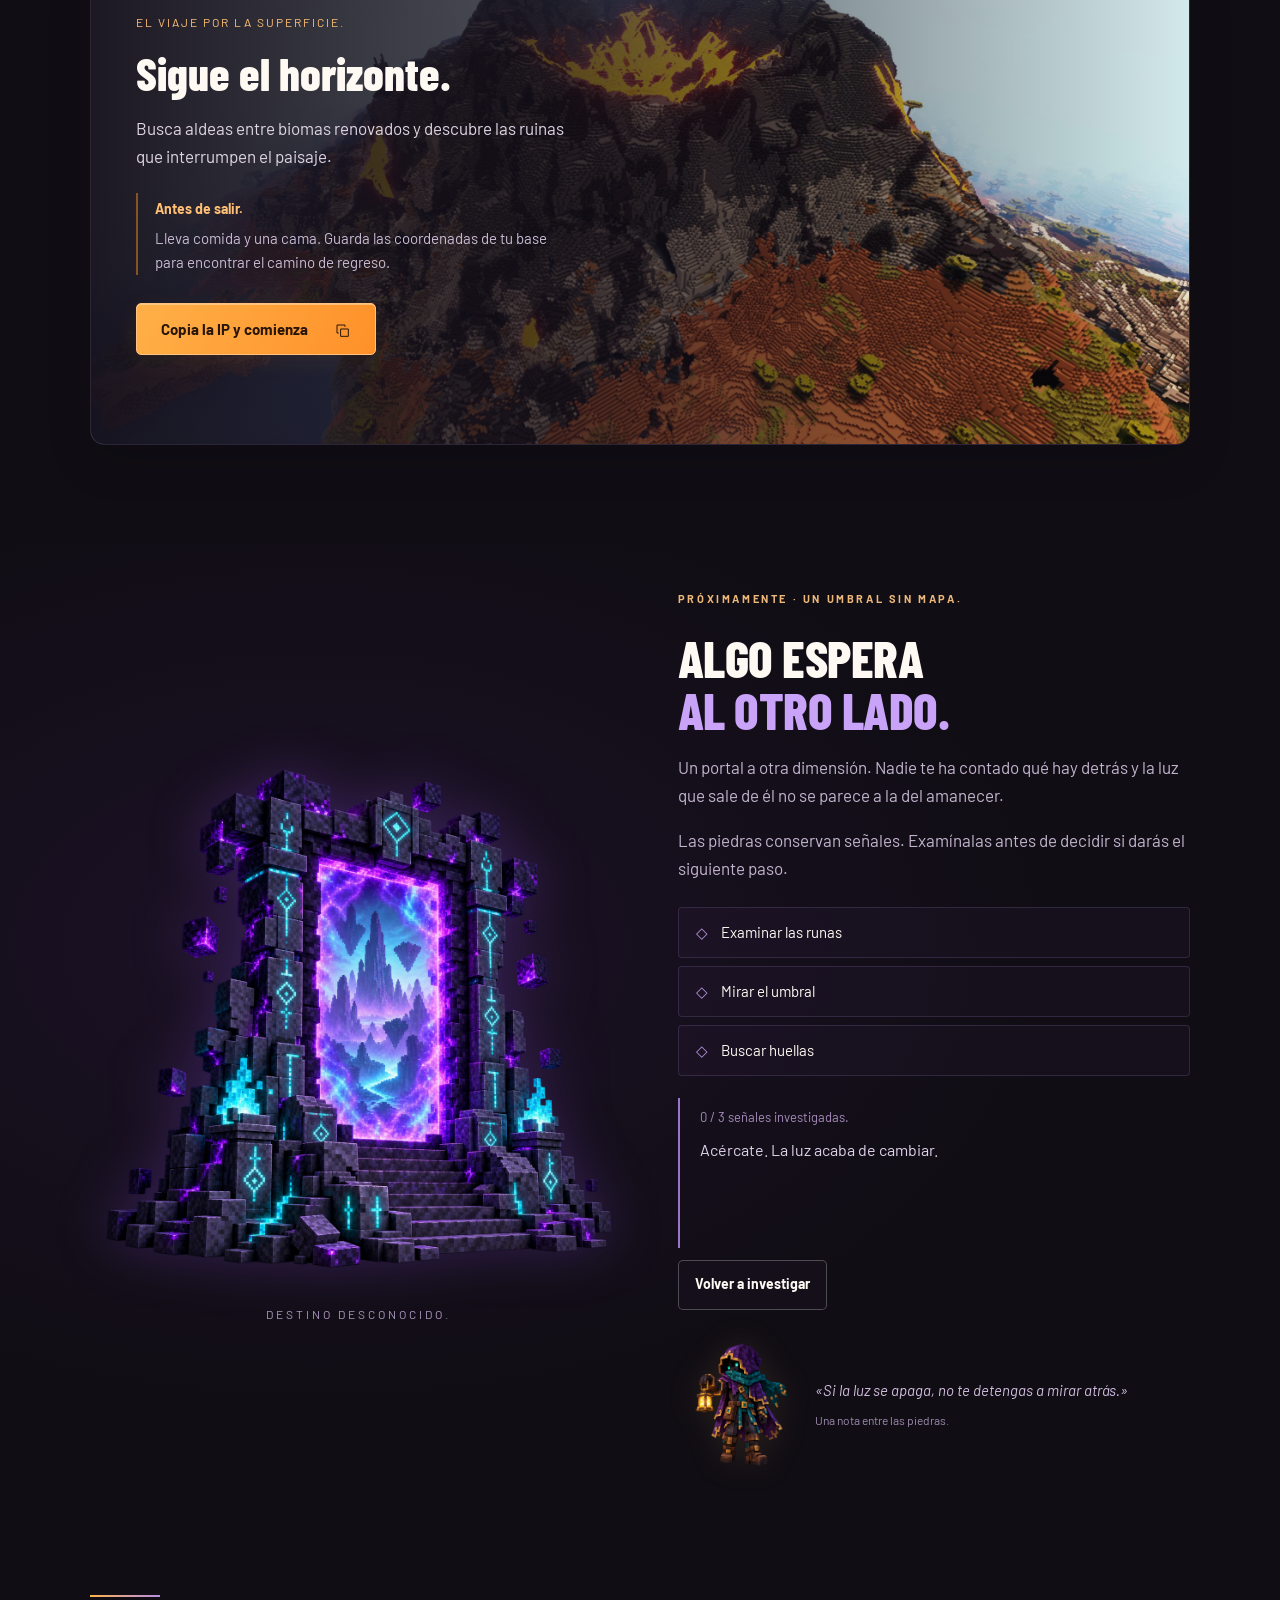
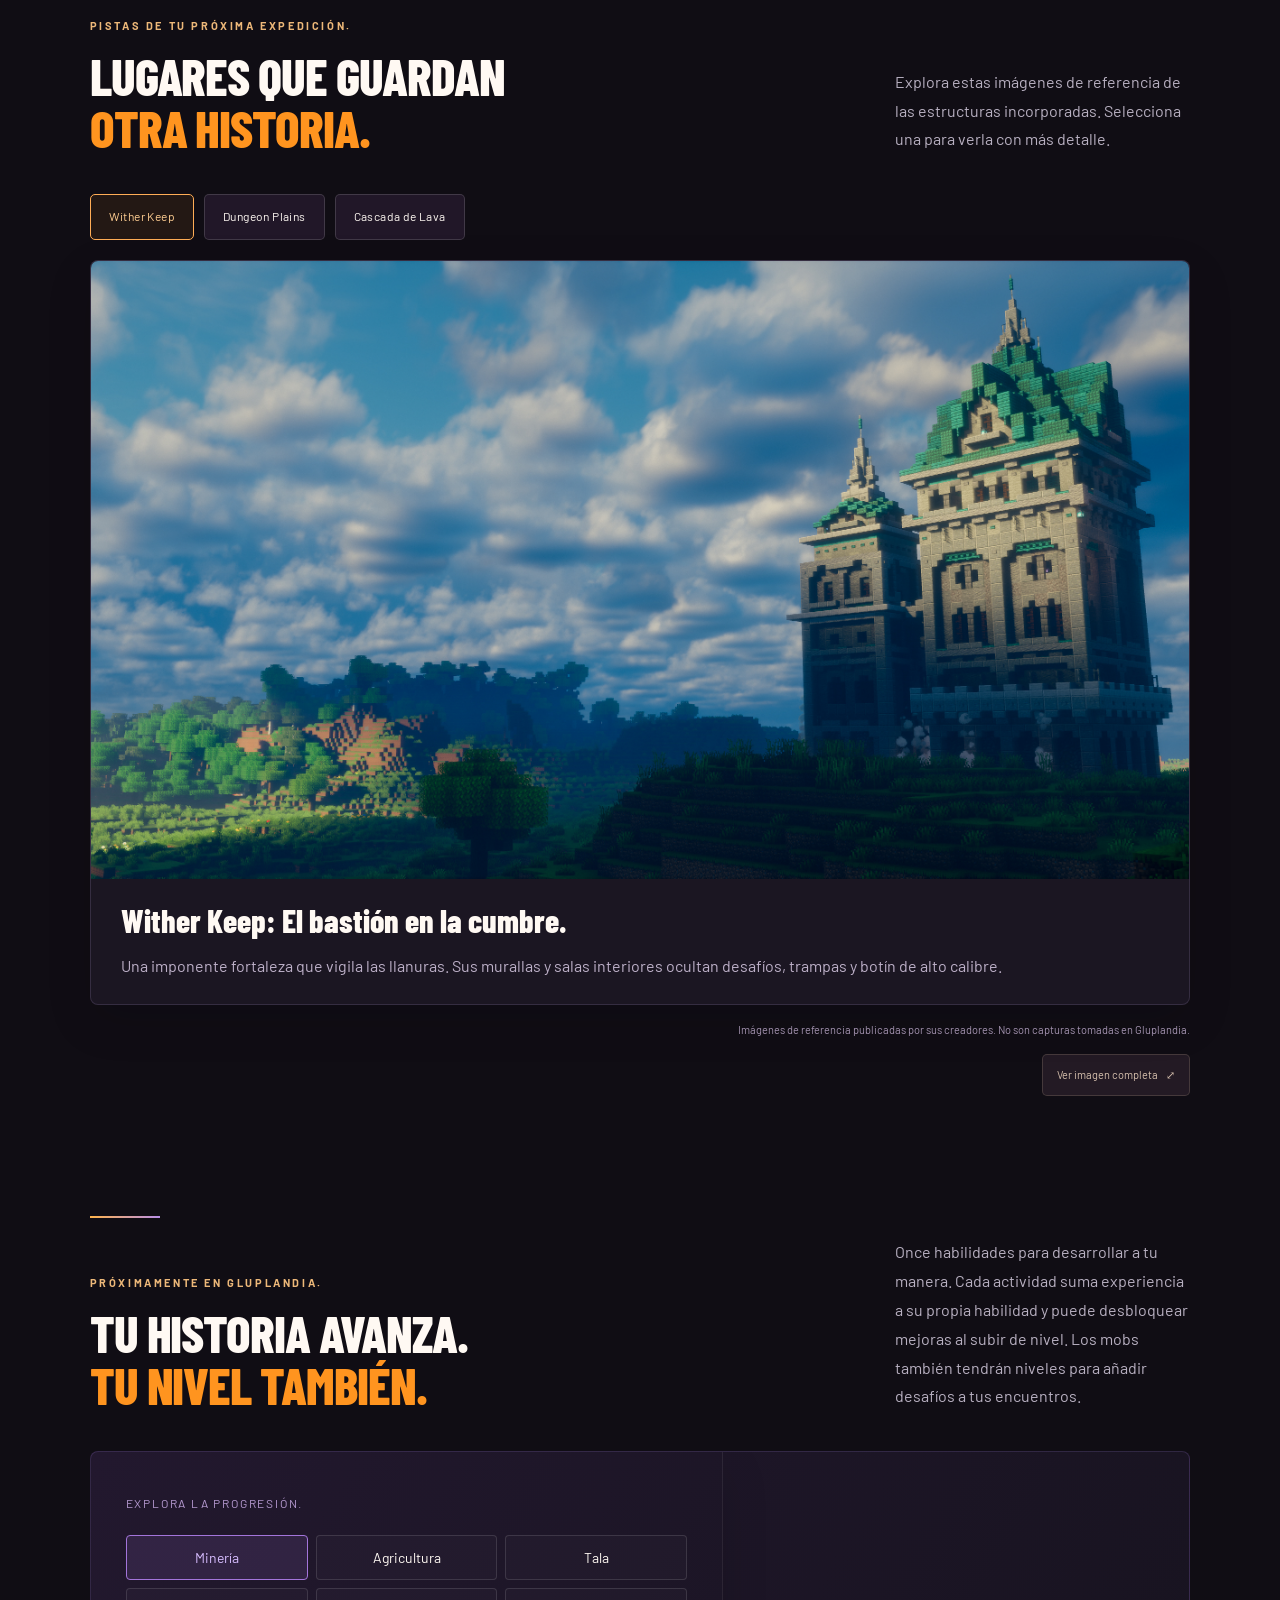
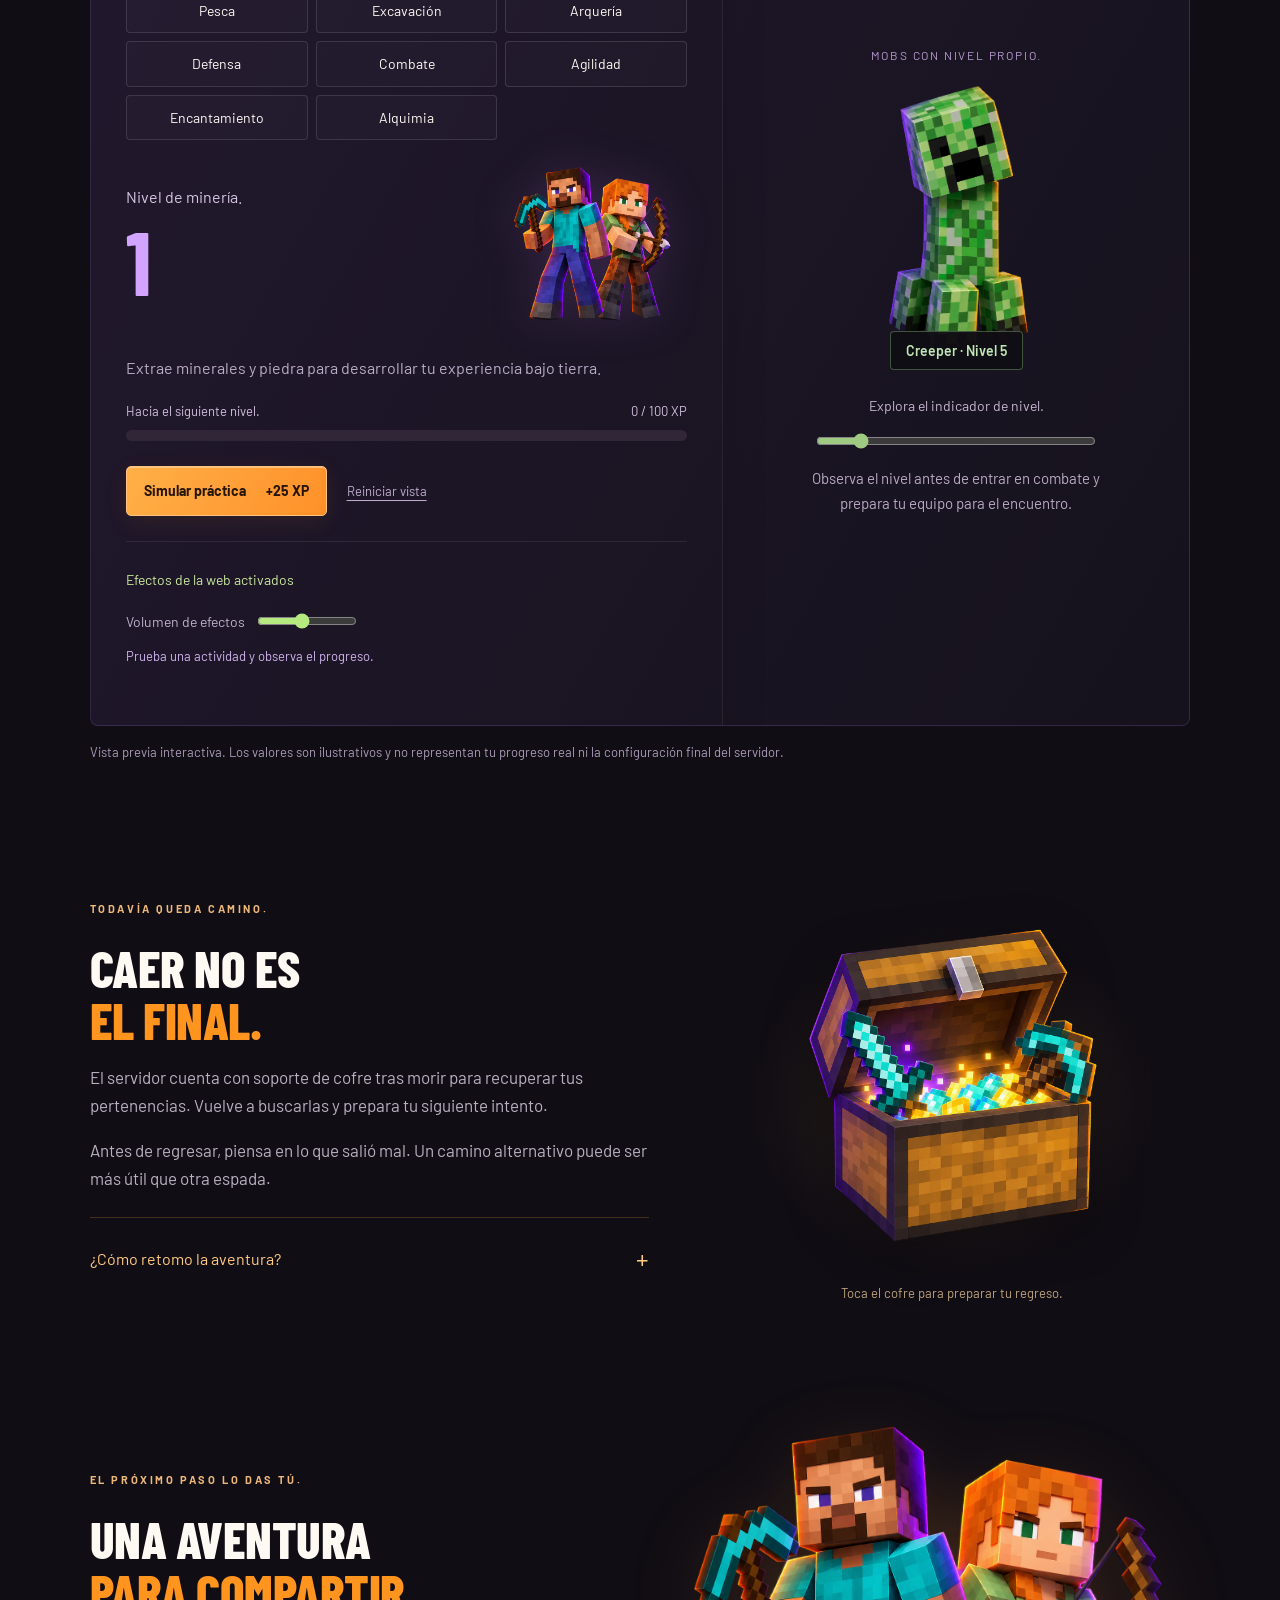
==== commit ddba3200: "Add files via upload" ====
--- a/index.html
+++ b/index.html
@@ -6,12 +6,12 @@
 <meta name="theme-color" content="#110e18">
 <meta name="description" content="Gluplandia Dungeons. Un mundo de rol con nuevos mobs y mazmorras por descubrir. Explora las clases previstas y prepara tu aventura con Gluplandia Launcher.">
 <title>Gluplandia Dungeons · Un mundo para tu historia</title>
-<link rel="stylesheet" href="style.css?v=png-r2">
+<link rel="stylesheet" href="style.css?v=final-r6">
 <link rel="canonical" href="https://gluplandia.com/">
-<link rel="icon" href="favicon.ico?v=1" sizes="16x16 32x32 48x48">
-<link rel="icon" type="image/png" sizes="32x32" href="assets/favicon-32.png?v=1">
-<link rel="icon" type="image/png" sizes="192x192" href="assets/icon-192.png?v=1">
-<link rel="apple-touch-icon" sizes="180x180" href="assets/apple-touch-icon.png?v=1">
+<link rel="icon" href="favicon.ico?v=final-r6" sizes="16x16 32x32 48x48">
+<link rel="icon" type="image/png" sizes="32x32" href="assets/favicon-32.png?v=final-r6">
+<link rel="icon" type="image/png" sizes="192x192" href="assets/icon-192.png?v=final-r6">
+<link rel="apple-touch-icon" sizes="180x180" href="assets/apple-touch-icon.png?v=final-r6">
 <meta property="og:type" content="website">
 <meta property="og:locale" content="es_ES">
 <meta property="og:site_name" content="Gluplandia Dungeons">
@@ -29,17 +29,18 @@
 <meta name="twitter:description" content="Más allá del siguiente bloque te espera lo desconocido. Juega desde Java o Bedrock en play.gluplandia.com.">
 <meta name="twitter:image" content="https://gluplandia.com/assets/gluplandia-share-v2.jpg">
 <meta name="twitter:image:alt" content="Gluplandia Dungeons. Java y Bedrock en play.gluplandia.com.">
-<link rel="stylesheet" href="motion.css?v=png-r2">
-<link rel="stylesheet" href="visual-polish.css?v=png-r2">
-<link rel="stylesheet" href="scene-details.css?v=png-r2">
-<link rel="stylesheet" href="dungeon-refresh.css?v=png-r2">
-<link rel="stylesheet" href="expansion.css?v=png-r2">
-<link rel="stylesheet" href="renewal.css?v=png-r2">
+<link rel="stylesheet" href="motion.css?v=final-r6">
+<link rel="stylesheet" href="visual-polish.css?v=final-r6">
+<link rel="stylesheet" href="scene-details.css?v=final-r6">
+<link rel="stylesheet" href="dungeon-refresh.css?v=final-r6">
+<link rel="stylesheet" href="expansion.css?v=final-r6">
+<link rel="stylesheet" href="renewal.css?v=final-r6">
 <link rel="preload" as="image" href="assets/hero-landscape.png">
+<link rel="stylesheet" href="mmo-upgrade.css?v=final-r6">
 </head>
 <body>
 <a class="skip-link" href="#contenido">Ir al contenido</a><div id="reading-progress" aria-hidden="true"></div>
-<header><a href="#inicio" class="brand"><img src="assets/logo-mark.png?v=png-r2" alt="Gluplandia Dungeons" width="1672" height="941" decoding="async" data-local-image="true"></a><nav aria-label="Navegación principal" id="primary-nav"><a href="#mundo">El mundo</a><a href="#clases">Clases</a><a href="#bestiario">Bestiario</a><a href="#tu-historia">Tu historia</a><a href="#reglas">Comunidad</a><a href="descargas.html" class="nav-join">Gluplandia Launcher <span aria-hidden="true"><svg class="gl-inline-icon" viewbox="0 0 24 24" aria-hidden="true"><path d="M5 19 19 5M5 5h14v14"></path></svg></span></a></nav><button id="menu" aria-label="Abrir menú" aria-expanded="false" aria-controls="primary-nav">☰</button></header>
+<header><a href="#inicio" class="brand"><img src="assets/logo-mark.png?v=final-r6" alt="Gluplandia Dungeons" width="1672" height="941" decoding="async" data-local-image="true"></a><nav aria-label="Navegación principal" id="primary-nav"><a href="#mundo">El mundo</a><a href="#razas">Razas</a><a href="#clases">Clases</a><a href="#bestiario">Bestiario</a><a href="#tu-historia">Tu historia</a><a href="#reglas">Comunidad</a><a href="descargas.html" class="nav-join">Gluplandia Launcher <span aria-hidden="true"><svg class="gl-inline-icon" viewbox="0 0 24 24" aria-hidden="true"><path d="M5 19 19 5M5 5h14v14"></path></svg></span></a></nav><button id="menu" aria-label="Abrir menú" aria-expanded="false" aria-controls="primary-nav">☰</button></header>
 <main id="contenido"><section class="hero" id="inicio"><div class="hero-bg"></div>
 <div class="embers" aria-hidden="true"></div>
 <div class="hero-content">
@@ -50,11 +51,11 @@
 </h1>
 <p class="intro">Explora un mundo de fantasía donde los tesoros tienen guardianes. Prepara tu equipo para regresar de cada expedición con una historia distinta.</p>
 <div class="hero-actions">
-<a class="button primary" href="descargas.html">Preparar mi aventura <span aria-hidden="true"><svg class="gl-inline-icon" viewbox="0 0 24 24" aria-hidden="true"><path d="M5 19 19 5M5 5h14v14"></path></svg></span></a><a class="button secondary" href="#clases">Descubrir mi clase <span aria-hidden="true"><svg class="gl-inline-icon" viewbox="0 0 24 24" aria-hidden="true"><path d="M12 4v16m-6-6 6 6 6-6"></path></svg></span></a>
+<a class="button primary" href="descargas.html">Preparar mi aventura <span aria-hidden="true"><svg class="gl-inline-icon" viewbox="0 0 24 24" aria-hidden="true"><path d="M5 19 19 5M5 5h14v14"></path></svg></span></a><a class="button secondary" href="#razas">Descubrir mi linaje <span aria-hidden="true"><svg class="gl-inline-icon" viewbox="0 0 24 24" aria-hidden="true"><path d="M12 4v16m-6-6 6 6 6-6"></path></svg></span></a>
 </div>
 <p class="server-address"><strong>play.gluplandia.com</strong><span>Java 26.2 + Bedrock</span></p>
 </div>
-<img class="hero-badge" src="assets/logo-mark.png?v=png-r2" alt="Gluplandia Dungeons" width="1672" height="941" decoding="async" data-local-image="true"><div class="hero-bottom">
+<img class="hero-badge" src="assets/logo-mark.png?v=final-r6" alt="Gluplandia Dungeons" width="1672" height="941" decoding="async" data-local-image="true"><div class="hero-bottom">
 <span>CONSTRUYE TU PROPIA LEYENDA.</span><a href="#mundo">Explora lo que te espera ↓</a><span>01 / EL COMIENZO.</span>
 </div>
 <aside class="gl-hero-note" aria-label="Una aventura en preparación"><small>EL MUNDO DESPIERTA</small><strong>Hay historias que<br>merecen jugarse.</strong><p>Tu primer paso será solo el comienzo.</p></aside></section>
@@ -70,29 +71,36 @@
 <p>El camino importa tanto como el destino. Atrévete a salir de lo conocido.</p>
 </div>
 <div class="world-grid">
-<article class="world-card large"><img src="assets/overworld.jpg?v=png-r2" alt="Paisaje volcánico de Minecraft con montañas y ríos de lava" loading="lazy" width="2560" height="1440" decoding="async" data-local-image="true"><div>
+<article class="world-card large"><img src="assets/overworld.jpg?v=final-r6" alt="Paisaje volcánico de Minecraft con montañas y ríos de lava" loading="lazy" width="2560" height="1440" decoding="async" data-local-image="true"><div>
 <span class="pill">EL OVERWORLD.</span><h3>El horizonte es solo el comienzo.</h3>
 <p>Descubre biomas renovados, cumbres imponentes y cuevas que invitan a seguir explorando. Entre los paisajes, nuevas estructuras esperan su primera visita.</p>
 <span class="gl-world-meta">CUMBRES · CUEVAS · RUINAS</span>
-</div></article><article class="world-card"><img src="assets/nether.png?v=png-r2" alt="Fortaleza del Nether sobre un paisaje de lava" loading="lazy" width="2560" height="1377" decoding="async" data-local-image="true"><div>
+</div></article><article class="world-card"><img src="assets/nether.png?v=final-r6" alt="Fortaleza del Nether sobre un paisaje de lava" loading="lazy" width="2560" height="1377" decoding="async" data-local-image="true"><div>
 <span class="pill">EL NETHER.</span><h3>Donde el fuego pone las reglas.</h3>
 <p>Explora nuevos biomas infernales y estructuras desafiantes. Prepara tu equipo antes de cruzar el portal.</p>
 <span class="gl-world-meta">FORTALEZAS · REGIONES INFERNALES</span>
-</div></article><article class="world-card"><img src="assets/end.png?v=png-r2" alt="Islas y estructuras del End" loading="lazy" width="1500" height="844" decoding="async" data-local-image="true"><div>
+</div></article><article class="world-card"><img src="assets/end.png?v=final-r6" alt="Islas y estructuras del End" loading="lazy" width="1500" height="844" decoding="async" data-local-image="true"><div>
 <span class="pill">EL END.</span><h3>Al otro lado del vacío.</h3>
 <p>Terrenos de otro mundo y nuevas rutas de exploración te esperan entre islas suspendidas sobre la oscuridad.</p>
 <span class="gl-world-meta">ISLAS · VACÍO · NUEVOS ENCUENTROS</span>
 </div></article>
 </div></section>
+<section id="razas" class="section gl-races" aria-labelledby="races-title">
+<div class="section-heading"><div><p class="eyebrow">EL ORIGEN DE TU HISTORIA</p><h2 id="races-title">Cinco linajes.<br><em>Un mundo por descubrir.</em></h2></div><p>Tu origen aporta afinidades propias. Explora sus ventajas y encuentra el linaje que encaja con la forma en que quieres vivir Gluplandia.</p></div>
+<div class="race-tabs" role="tablist" aria-label="Linajes de Gluplandia"><button id="race-tab-human" type="button" role="tab" aria-selected="true" aria-controls="race-panel" tabindex="0" data-race="human"><img src="assets/race-human.png?v=final-r6" alt="" loading="lazy" width="80" height="96"><span><small>01</small><strong>Humano</strong></span><i aria-hidden="true">◆</i></button><button id="race-tab-dwarf" type="button" role="tab" aria-selected="false" aria-controls="race-panel" tabindex="-1" data-race="dwarf"><img src="assets/race-dwarf.png?v=final-r6" alt="" loading="lazy" width="80" height="96"><span><small>02</small><strong>Enano</strong></span><i aria-hidden="true">◆</i></button><button id="race-tab-elf" type="button" role="tab" aria-selected="false" aria-controls="race-panel" tabindex="-1" data-race="elf"><img src="assets/race-elf.png?v=final-r6" alt="" loading="lazy" width="80" height="96"><span><small>03</small><strong>Elfo</strong></span><i aria-hidden="true">◆</i></button><button id="race-tab-orc" type="button" role="tab" aria-selected="false" aria-controls="race-panel" tabindex="-1" data-race="orc"><img src="assets/race-orc.png?v=final-r6" alt="" loading="lazy" width="80" height="96"><span><small>04</small><strong>Orco</strong></span><i aria-hidden="true">◆</i></button><button id="race-tab-halfling" type="button" role="tab" aria-selected="false" aria-controls="race-panel" tabindex="-1" data-race="halfling"><img src="assets/race-halfling.png?v=final-r6" alt="" loading="lazy" width="80" height="96"><span><small>05</small><strong>Mediano</strong></span><i aria-hidden="true">◆</i></button></div>
+<div id="race-stage" class="race-stage"><figure class="race-art"><span id="race-backdrop" aria-hidden="true">Humano</span><img id="race-portrait" src="assets/race-human.png?v=final-r6" alt="Linaje humano representado como personaje de Minecraft" width="1024" height="1536" loading="lazy"><figcaption><span id="race-caption">La libertad de aprender</span><small>ARTE CONCEPTUAL DEL LINAJE</small></figcaption></figure>
+<div id="race-panel" class="race-panel" role="tabpanel" aria-labelledby="race-tab-human" tabindex="0"><p id="race-role">Versatilidad</p><h3 id="race-name">Humano</h3><p id="race-title" class="race-title">Tu curiosidad marca el rumbo.</p><p id="race-description"></p><div class="race-stat-heading"><span>AFINIDADES RACIALES</span><small>Bonificaciones del linaje</small></div><dl id="race-stats"></dl><div id="race-penalties" class="race-penalties"></div><p class="race-unit-note">La salud se expresa en puntos. Dos puntos equivalen a un corazón. La imprecisión se expresa en su propia unidad, no en porcentaje.</p></div></div>
+<div class="race-foot"><p>La elección del linaje se realiza dentro del juego. Esta es una vista previa de sus afinidades, sujeta al balance del servidor.</p><button id="open-race-comparison" type="button" class="button secondary">Comparar los cinco linajes <span aria-hidden="true">↗</span></button></div><span id="race-status" class="sr-only" role="status"></span>
+<dialog id="race-comparison" class="race-comparison" aria-labelledby="race-comparison-title"><div class="race-dialog-head"><div><p class="eyebrow">ENCUENTRA TU AFINIDAD</p><h3 id="race-comparison-title">Cada origen tiene su camino.</h3></div><button id="close-race-comparison" type="button" aria-label="Cerrar comparación">×</button></div><p>Compara las bonificaciones y el compromiso de cada linaje. Desliza la tabla si necesitas ver todas sus columnas.</p><div class="race-table-scroll" tabindex="0" role="region" aria-label="Comparación de linajes"><table><thead><tr><th>Linaje</th><th>Afinidades</th><th>Compromiso</th></tr></thead><tbody id="race-comparison-body"></tbody></table></div><p class="race-unit-note">Dos puntos de salud equivalen a un corazón. La elección se confirma dentro del servidor.</p></dialog></section>
 <section class="section gl-classes gl-reveal" id="clases">
   <div class="section-heading">
 <div>
 <p class="eyebrow orange">TU FORMA DE VIVIR LA AVENTURA</p>
-<h2>Un mismo mundo.<br><em>Tu propio camino.</em>
-</h2>
-<span class="gl-development">Clases previstas · En desarrollo</span>
-</div>
-<p>La identidad de tu personaje empieza por cómo eliges jugar. Explora los estilos que estamos preparando para Gluplandia.</p>
+<h2>Un vistazo<br><em>a lo que vendrá.</em>
+</h2>
+<span class="gl-development">Clases futuras · En desarrollo</span>
+</div>
+<p>Imagina cómo te gustaría combatir. Estas especializaciones forman parte de una etapa futura de Gluplandia y todavía no tienen fecha de implementación.</p>
 </div>
   <div class="gl-class-tabs" role="tablist" aria-label="Explora los conceptos de clase">
     <button type="button" id="class-tab-warrior" class="gl-class-tab" role="tab" aria-selected="true" aria-controls="class-panel" data-class-choice="warrior"><span aria-hidden="true">⚔</span><span><strong>Guerrero</strong><small>La primera línea</small></span></button>
@@ -102,7 +110,7 @@
   </div>
   <div id="class-explorer" class="gl-class-explorer" data-class="warrior">
     <div id="class-art" class="gl-class-art">
-<img id="class-portrait" class="gl-class-portrait" src="assets/class-warrior.png?v=png-r2" alt="Guerrero con armadura y escudo entre las ruinas" width="384" height="1024" loading="lazy" decoding="async" data-local-image="true"><span id="class-number" class="gl-class-number" aria-hidden="true">01</span><span class="gl-cast-aura" aria-hidden="true"></span><span class="gl-art-caption">ARTE CONCEPTUAL DE CLASE</span>
+<img id="class-portrait" class="gl-class-portrait" src="assets/class-warrior-hd.png?v=final-r6" alt="Guerrero con armadura y escudo entre las ruinas" width="1024" height="1536" loading="lazy" decoding="async" data-local-image="true"><span id="class-number" class="gl-class-number" aria-hidden="true">01</span><span class="gl-cast-aura" aria-hidden="true"></span><span class="gl-art-caption">CONCEPTO DE UNA CLASE FUTURA</span>
 </div>
     <div class="gl-class-info" id="class-panel" role="tabpanel" aria-labelledby="class-tab-warrior" tabindex="0">
       <p class="eyebrow" id="class-accent">FORJA TU CAMINO</p>
@@ -136,7 +144,7 @@
 <p id="class-skill-note" class="gl-skill-note" role="status">Toca una habilidad para ver su efecto ilustrativo.</p>
     </div>
   </div>
-  <p class="gl-small-note">Los nombres de habilidades y las afinidades son conceptos de diseño. La configuración final de las clases se anunciará durante el desarrollo. Esta selección no crea ni modifica un personaje dentro del servidor.</p>
+  <p class="gl-small-note">Las habilidades y las barras de afinidad son conceptos ilustrativos. Estas cuatro clases se desarrollarán en una etapa posterior. Explorar esta sección no crea un personaje ni desbloquea habilidades en el servidor.</p>
 </section><section class="section gl-bestiary gl-reveal" id="bestiario">
   <div class="section-heading">
 <div>
@@ -154,7 +162,7 @@
   </div>
   <div class="gl-bestiary-explorer" id="bestiary-explorer">
     <div class="gl-habitat-art">
-<div class="gl-habitat-scene" id="habitat-scene"><img id="habitat-portrait" src="assets/habitat-forest.png?v=png-r2" alt="Un lobo y un duende entre las ruinas del bosque" width="627" height="627" loading="lazy" decoding="async" data-local-image="true"></div>
+<div class="gl-habitat-scene" id="habitat-scene"><img id="habitat-portrait" src="assets/habitat-forest.png?v=final-r6" alt="Un lobo y un duende entre las ruinas del bosque" width="627" height="627" loading="lazy" decoding="async" data-local-image="true"></div>
 <div class="gl-habitat-stamp">
 <div>
 <span>HÁBITAT</span><strong id="habitat-title">Bosques</strong>
@@ -178,7 +186,10 @@
     </div>
   </div>
   <p class="gl-small-note">Una muestra del bestiario previsto. Las ilustraciones representan sus hábitats y no son capturas de los modelos finales del juego.</p>
-</section><section class="section gl-journey gl-reveal" id="tu-historia">
+</section><section id="encuentros" class="section gl-encounters" aria-labelledby="encounters-title"><div class="section-heading"><div><p class="eyebrow">NUEVOS MOBS, NUEVAS HISTORIAS</p><h2 id="encounters-title">No estarás solo<br><em>entre los árboles.</em></h2></div><p>La vida del mundo forma parte de la aventura. La fauna ocupa su hábitat y las criaturas de fantasía dan otra razón para mirar más allá del camino.</p></div><div class="encounter-grid">
+<article class="encounter-card"><small>01 / FAUNA DEL BOSQUE</small><img src="assets/mob-forest-stag.png" alt="Ciervo con anatomía cúbica de Minecraft" width="1254" height="1254" loading="lazy"><div><p class="eyebrow">UN MUNDO QUE RESPIRA</p><h3>La vida sigue su curso.</h3><p>Un claro entre los árboles puede ser el hogar de un ciervo. Observar también será una forma de explorar.</p><button type="button" data-field-note="field-note-stag" aria-expanded="false" aria-controls="field-note-stag">Leer el cuaderno de campo <span aria-hidden="true">+</span></button><p id="field-note-stag" hidden>Las criaturas tendrán hábitats propios. El paisaje y la fauna te ayudarán a reconocer el territorio que estás recorriendo.</p></div></article>
+<article class="encounter-card"><small>02 / CRIATURAS DE FANTASÍA</small><img src="assets/mob-mushroom-guardian.png" alt="Criatura hongo construida con bloques de Minecraft" width="1254" height="1254" loading="lazy"><div><p class="eyebrow">MÁS ALLÁ DE LO CONOCIDO</p><h3>El bosque tiene sus secretos.</h3><p>Algo se mueve bajo una seta. Los nuevos mobs tendrán su propio lugar en la fantasía de Gluplandia.</p><button type="button" data-field-note="field-note-mushroom" aria-expanded="false" aria-controls="field-note-mushroom">Leer el cuaderno de campo <span aria-hidden="true">+</span></button><p id="field-note-mushroom" hidden>Observa antes de acercarte. Algunas criaturas invitan a explorar y otras convierten el camino en un desafío para tu grupo.</p></div></article></div><p class="gl-small-note">Ilustraciones conceptuales de la fauna y las criaturas del mundo. Su apariencia final dentro del juego puede variar.</p></section>
+<section class="section gl-journey gl-reveal" id="tu-historia">
   <div class="section-heading">
 <div>
 <p class="eyebrow orange">HAY MUCHO ENTRE EL PRIMER BLOQUE Y EL END</p>
@@ -208,13 +219,13 @@
 <p>Prepara provisiones. Enciende una antorcha. Siempre hay un camino que todavía no has recorrido.</p>
 </div>
 <div class="adventure-grid">
-<article><img class="gl-adventure-img" src="assets/sample-dungeon-plains.jpg?v=png-r2" alt="Ruinas de una mazmorra en las llanuras" loading="lazy" decoding="async" width="640" height="360" data-local-image="true"><span class="number">01.</span><h3>Mazmorras con secretos.</h3>
+<article><img class="gl-adventure-img" src="assets/sample-dungeon-plains.jpg?v=final-r6" alt="Ruinas de una mazmorra en las llanuras" loading="lazy" decoding="async" width="640" height="360" data-local-image="true"><span class="number">01.</span><h3>Mazmorras con secretos.</h3>
 <p>Desciende a criptas y recorre ruinas habitadas por enemigos. Busca las salas ocultas y vuelve con el botín que logres conquistar.</p>
-<span class="tag">EXPLORA Y SOBREVIVE.</span></article><article><img class="gl-adventure-img" src="assets/sample-wither-keep.jpg?v=png-r2" alt="Fortaleza elevada sobre un paisaje de Minecraft" loading="lazy" decoding="async" width="640" height="360" data-local-image="true"><span class="number">02.</span><h3>Fortalezas en el horizonte.</h3>
+<span class="tag">EXPLORA Y SOBREVIVE.</span></article><article><img class="gl-adventure-img" src="assets/sample-wither-keep.jpg?v=final-r6" alt="Fortaleza elevada sobre un paisaje de Minecraft" loading="lazy" decoding="async" width="640" height="360" data-local-image="true"><span class="number">02.</span><h3>Fortalezas en el horizonte.</h3>
 <p>Las ciudadelas y torres convierten el paisaje en una invitación. Encuentra una entrada y descubre qué se esconde tras sus muros.</p>
-<span class="tag">CONQUISTA NUEVOS CAMINOS.</span></article><article><img class="gl-adventure-img" src="assets/sample-tavern.jpg?v=png-r2" alt="Una taberna entre los caminos del mundo" loading="lazy" decoding="async" width="640" height="360" data-local-image="true"><span class="number">03.</span><h3>Una parada inesperada.</h3>
+<span class="tag">CONQUISTA NUEVOS CAMINOS.</span></article><article><img class="gl-adventure-img" src="assets/sample-tavern.jpg?v=final-r6" alt="Una taberna entre los caminos del mundo" loading="lazy" decoding="async" width="640" height="360" data-local-image="true"><span class="number">03.</span><h3>Una parada inesperada.</h3>
 <p>Encuentra aldeas y tabernas durante tus viajes. Algunos cartógrafos pueden ayudarte a localizar el siguiente destino.</p>
-<span class="tag">SIGUE LAS PISTAS.</span></article><article><img class="gl-adventure-img" src="assets/download-workshop.png?v=png-r2" alt="Aventureros preparando el equipo de una expedición" loading="lazy" decoding="async" width="640" height="360" data-local-image="true"><span class="number">04.</span><h3>Equipo con otra historia.</h3>
+<span class="tag">SIGUE LAS PISTAS.</span></article><article><img class="gl-adventure-img" src="assets/download-workshop.png?v=final-r6" alt="Aventureros preparando el equipo de una expedición" loading="lazy" decoding="async" width="640" height="360" data-local-image="true"><span class="number">04.</span><h3>Equipo con otra historia.</h3>
 <p>Busca encantamientos especiales entre los tesoros de las estructuras. También encontrarás nuevas herramientas y opciones de armadura para preparar tu próximo combate.</p>
 <span class="tag">ENCUENTRA TU RECOMPENSA.</span></article>
 </div></section>
@@ -228,7 +239,7 @@
 <p>Antes de entrar, detente a observar. Cada expedición empieza con una decisión.</p>
 </div>
   <div class="gl-field-layout">
-<figure class="gl-field-map"><img src="assets/cavern-citadel.png?v=png-r2" alt="Una ciudadela de piedra domina una caverna con cristales y un río subterráneo" width="1536" height="1024" loading="lazy" decoding="async" data-local-image="true"><span class="gl-map-label">DIARIO DE EXPEDICIÓN · ARTE CONCEPTUAL</span><div class="gl-map-pins" role="group" aria-label="Puntos que explorar">
+<figure class="gl-field-map"><img src="assets/cavern-citadel.png?v=final-r6" alt="Una ciudadela de piedra domina una caverna con cristales y un río subterráneo" width="1536" height="1024" loading="lazy" decoding="async" data-local-image="true"><span class="gl-map-label">DIARIO DE EXPEDICIÓN · ARTE CONCEPTUAL</span><div class="gl-map-pins" role="group" aria-label="Puntos que explorar">
 <button class="gl-map-pin gl-pin-one" data-field="approach" aria-pressed="true" aria-label="Examinar la entrada">01</button><button class="gl-map-pin gl-pin-two" data-field="depths" aria-pressed="false" aria-label="Examinar las profundidades">02</button><button class="gl-map-pin gl-pin-three" data-field="return" aria-pressed="false" aria-label="Preparar el regreso">03</button>
 </div></figure>
   <div class="gl-field-dossier">
@@ -256,7 +267,7 @@
 <p>Una dimensión cubierta de sculk amplía la exploración subterránea. Sus cavernas guardan nuevas estructuras y objetos por descubrir.</p></article><article><span>EN CADA ENCUENTRO.</span><h3>Enemigos más impredecibles.</h3>
 <p>Los mobs incorporan comportamientos y habilidades adicionales. Una estrategia que funcionó ayer puede necesitar cambios en tu próxima expedición.</p></article>
 </div>
-<img class="golem" src="assets/golem.png?v=png-r2" alt="Ilustración de la monstruosidad de redstone de Minecraft Dungeons" loading="lazy" width="1024" height="1024" decoding="async" data-local-image="true"></section><section class="living-world section gl-reveal" id="mobs"><div class="section-heading">
+<img class="golem" src="assets/golem.png?v=final-r6" alt="Ilustración de la monstruosidad de redstone de Minecraft Dungeons" loading="lazy" width="1024" height="1024" decoding="async" data-local-image="true"></section><section class="living-world section gl-reveal" id="mobs"><div class="section-heading">
 <div>
 <p class="eyebrow orange">LOS CONOCES. AHORA TIENEN MÁS PERSONALIDAD.</p>
 <h2>Viejos conocidos.<br><em>Otra personalidad.</em>
@@ -269,21 +280,21 @@
 <article class="mob-card" data-mob-card="creeper"><div class="mob-heading">
 <span>EL VECINO INESPERADO.</span><h3>Creeper.</h3>
 </div>
-<button type="button" class="mob-portrait" data-mob="creeper" aria-label="Haz reaccionar al creeper"><img src="assets/mob-creeper.png?v=png-r2" alt="Creeper con la cabeza inclinada y expresión curiosa" loading="lazy" width="1145" height="1374" decoding="async" data-local-image="true"></button><p class="mob-speech" id="speech-creeper" aria-live="polite">Solo venía a saludar. Creo.</p>
+<button type="button" class="mob-portrait" data-mob="creeper" aria-label="Haz reaccionar al creeper"><img src="assets/mob-creeper.png?v=final-r6" alt="Creeper con la cabeza inclinada y expresión curiosa" loading="lazy" width="1145" height="1374" decoding="async" data-local-image="true"></button><p class="mob-speech" id="speech-creeper" aria-live="polite">Solo venía a saludar. Creo.</p>
 <span class="mob-hint">Tócalo y descubre su reacción.</span></article><article class="mob-card" data-mob-card="pig"><div class="mob-heading">
 <span>EL VERDADERO EXPLORADOR.</span><h3>Cerdito.</h3>
 </div>
-<button type="button" class="mob-portrait" data-mob="pig" aria-label="Haz reaccionar al cerdito"><img src="assets/mob-pig.png?v=png-r2" alt="Cerdito de Minecraft en una pose alegre" loading="lazy" width="1374" height="1145" decoding="async" data-local-image="true"></button><p class="mob-speech" id="speech-pig" aria-live="polite">¿La expedición incluye zanahorias?</p>
+<button type="button" class="mob-portrait" data-mob="pig" aria-label="Haz reaccionar al cerdito"><img src="assets/mob-pig.png?v=final-r6" alt="Cerdito de Minecraft en una pose alegre" loading="lazy" width="1374" height="1145" decoding="async" data-local-image="true"></button><p class="mob-speech" id="speech-pig" aria-live="polite">¿La expedición incluye zanahorias?</p>
 <span class="mob-hint">Tócalo y descubre su reacción.</span></article><article class="mob-card" data-mob-card="villager"><div class="mob-heading">
 <span>SIEMPRE TIENE ALGO QUE DECIR.</span><h3>Aldeano.</h3>
 </div>
-<button type="button" class="mob-portrait" data-mob="villager" aria-label="Haz reaccionar al aldeano"><img src="assets/mob-villager.png?v=png-r2" alt="Aldeano de Minecraft con los brazos cruzados y mirada curiosa" loading="lazy" width="1024" height="1536" decoding="async" data-local-image="true"></button><p class="mob-speech" id="speech-villager" aria-live="polite">Hmm. Eso merece unas esmeraldas.</p>
+<button type="button" class="mob-portrait" data-mob="villager" aria-label="Haz reaccionar al aldeano"><img src="assets/mob-villager.png?v=final-r6" alt="Aldeano de Minecraft con los brazos cruzados y mirada curiosa" loading="lazy" width="1024" height="1536" decoding="async" data-local-image="true"></button><p class="mob-speech" id="speech-villager" aria-live="polite">Hmm. Eso merece unas esmeraldas.</p>
 <span class="mob-hint">Tócalo y descubre su reacción.</span></article>
 </div>
 <p class="gallery-note">Ilustraciones interactivas de la galería.</p></section>
 <section class="enchant-section section gl-reveal" id="encantamientos"><div class="enchant-art" data-skin="arcane">
 <div class="enchant-halo" aria-hidden="true"></div>
-<img id="weapon-preview" src="assets/enchanted-sword.png?v=png-r2" alt="Vista ilustrativa de una espada con brillo violeta" loading="lazy" width="1246" height="1262" decoding="async" data-local-image="true"><span class="artifact-caption">Vista ilustrativa del aspecto del arma.</span>
+<img id="weapon-preview" src="assets/enchanted-sword.png?v=final-r6" alt="Vista ilustrativa de una espada con brillo violeta" loading="lazy" width="1246" height="1262" decoding="async" data-local-image="true"><span class="artifact-caption">Vista ilustrativa del aspecto del arma.</span>
 </div>
 <div class="enchant-copy">
 <p class="eyebrow orange">NO TODO ESTÁ ESCRITO EN LOS LIBROS.</p>
@@ -316,7 +327,7 @@
 <button type="button" data-destination="overworld" aria-pressed="true">Overworld</button><button type="button" data-destination="nether" aria-pressed="false">Nether</button><button type="button" data-destination="end" aria-pressed="false">The End</button>
 </div>
 <div class="expedition-view">
-<img id="destination-image" src="assets/overworld.jpg?v=png-r2" alt="Montañas volcánicas del Overworld" loading="lazy" width="2560" height="1440" decoding="async" data-local-image="true"><div class="expedition-content" aria-live="polite">
+<img id="destination-image" src="assets/overworld.jpg?v=final-r6" alt="Montañas volcánicas del Overworld" loading="lazy" width="2560" height="1440" decoding="async" data-local-image="true"><div class="expedition-content" aria-live="polite">
 <span id="destination-label">EL VIAJE POR LA SUPERFICIE.</span><h3 id="destination-title">Sigue el horizonte.</h3>
 <p id="destination-description">Busca aldeas entre biomas renovados y descubre las ruinas que interrumpen el paisaje.</p>
 <div class="travel-tip">
@@ -326,7 +337,7 @@
 </div>
 </div></section>
 <section class="portal-section section gl-reveal" id="portal"><div class="portal-stage" data-awake="false">
-<button type="button" id="portal-art" aria-label="Investiga el portal a otra dimensión"><img src="assets/mystery-portal.png?v=png-r2" alt="Portal de obsidiana con un umbral violeta y un paisaje desconocido al otro lado" loading="lazy" width="1024" height="1024" data-local-image="true"></button><span class="portal-stamp">DESTINO DESCONOCIDO.</span>
+<button type="button" id="portal-art" aria-label="Investiga el portal a otra dimensión"><img src="assets/mystery-portal.png?v=final-r6" alt="Portal de obsidiana con un umbral violeta y un paisaje desconocido al otro lado" loading="lazy" width="1024" height="1024" data-local-image="true"></button><span class="portal-stamp">DESTINO DESCONOCIDO.</span>
 </div>
 <div class="portal-copy">
 <p class="eyebrow orange">PRÓXIMAMENTE · UN UMBRAL SIN MAPA.</p>
@@ -341,7 +352,7 @@
 <span id="portal-count">0 / 3 señales investigadas.</span><p id="portal-message">Acércate. La luz acaba de cambiar.</p>
 </div>
 <button type="button" class="button secondary" id="portal-reset">Volver a investigar</button><div class="watcher">
-<img src="assets/hooded-explorer.png?v=png-r2" alt="Explorador encapuchado que vigila el portal con una linterna" loading="lazy" width="1024" height="1024" data-local-image="true"><p>«Si la luz se apaga, no te detengas a mirar atrás.»<span>Una nota entre las piedras.</span></p>
+<img src="assets/hooded-explorer.png?v=final-r6" alt="Explorador encapuchado que vigila el portal con una linterna" loading="lazy" width="1024" height="1024" data-local-image="true"><p>«Si la luz se apaga, no te detengas a mirar atrás.»<span>Una nota entre las piedras.</span></p>
 </div>
 </div></section>
 <section class="samples-section section gl-reveal" id="galeria"><div class="section-heading">
@@ -355,7 +366,7 @@
 <div class="sample-tabs" role="group" aria-label="Elige una estructura de muestra">
 <button type="button" data-sample="0" aria-pressed="true">Wither Keep</button><button type="button" data-sample="1" aria-pressed="false">Dungeon Plains</button><button type="button" data-sample="2" aria-pressed="false">Cascada de Lava</button>
 </div>
-<figure class="sample-view"><img id="sample-image" src="assets/sample-wither-keep.jpg?v=png-r2" alt="Fortaleza Wither Keep" loading="lazy" width="1920" height="1080" data-local-image="true"><figcaption><h3 id="sample-title">Wither Keep: El bastión en la cumbre.</h3>
+<figure class="sample-view"><img id="sample-image" src="assets/sample-wither-keep.jpg?v=final-r6" alt="Fortaleza Wither Keep" loading="lazy" width="1920" height="1080" data-local-image="true"><figcaption><h3 id="sample-title">Wither Keep: El bastión en la cumbre.</h3>
 <p id="sample-description">Una imponente fortaleza que vigila las llanuras. Sus murallas y salas interiores ocultan desafíos, trampas y botín de alto calibre.</p></figcaption></figure><p class="gallery-note">Imágenes de referencia publicadas por sus creadores. No son capturas tomadas en Gluplandia.</p>
 <div class="gl-gallery-actions"><button type="button" class="gl-enlarge" data-enlarge="gallery">Ver imagen completa <span aria-hidden="true">⤢</span></button></div></section>
 <section class="levels-section section gl-reveal" id="niveles"><div class="section-heading">
@@ -375,7 +386,7 @@
 <div>
 <span id="skill-title">Nivel de minería.</span><strong id="skill-level">1</strong>
 </div>
-<img src="assets/adventurers.png?v=png-r2" alt="Aventureros de Minecraft preparados para mejorar sus habilidades" loading="lazy" width="1207" height="1303" decoding="async" data-local-image="true">
+<img src="assets/adventurers.png?v=final-r6" alt="Aventureros de Minecraft preparados para mejorar sus habilidades" loading="lazy" width="1207" height="1303" decoding="async" data-local-image="true">
 </div>
 <p id="skill-description">Extrae minerales y piedra para desarrollar tu experiencia bajo tierra.</p>
 <div class="xp-label">
@@ -392,7 +403,7 @@
 </div>
 <div class="mob-level-preview">
 <span class="lab-caption">MOBS CON NIVEL PROPIO.</span><div class="leveled-mob-art">
-<img src="assets/mob-creeper.png?v=png-r2" alt="Creeper de ejemplo con indicador de nivel" loading="lazy" width="1145" height="1374" decoding="async" data-local-image="true"><span class="floating-level">Creeper · Nivel <output id="mob-level-badge">5</output></span>
+<img src="assets/mob-creeper.png?v=final-r6" alt="Creeper de ejemplo con indicador de nivel" loading="lazy" width="1145" height="1374" decoding="async" data-local-image="true"><span class="floating-level">Creeper · Nivel <output id="mob-level-badge">5</output></span>
 </div>
 <label for="mob-level-input">Explora el indicador de nivel.</label><input id="mob-level-input" type="range" min="1" max="30" value="5"><p>Observa el nivel antes de entrar en combate y prepara tu equipo para el encuentro.</p>
 </div>
@@ -414,7 +425,7 @@
 </div>
 <div class="recovery-art">
 <div class="chest-glow" aria-hidden="true"></div>
-<button type="button" id="recovery-chest" aria-label="Abrir la guía del cofre de recuperación" aria-expanded="false" aria-controls="recovery-steps"><img src="assets/recovery-chest.png?v=png-r2" alt="Cofre de recuperación con equipo y un resplandor dorado" loading="lazy" width="1333" height="1180" decoding="async" data-local-image="true"></button><span>Toca el cofre para preparar tu regreso.</span>
+<button type="button" id="recovery-chest" aria-label="Abrir la guía del cofre de recuperación" aria-expanded="false" aria-controls="recovery-steps"><img src="assets/recovery-chest.png?v=final-r6" alt="Cofre de recuperación con equipo y un resplandor dorado" loading="lazy" width="1333" height="1180" decoding="async" data-local-image="true"></button><span>Toca el cofre para preparar tu regreso.</span>
 </div></section>
 <section class="party-section section gl-reveal"><div class="party-copy">
 <p class="eyebrow orange">EL PRÓXIMO PASO LO DAS TÚ.</p>
@@ -426,11 +437,11 @@
 </div>
 <div class="party-art">
 <div class="party-glow" aria-hidden="true"></div>
-<img src="assets/adventurers.png?v=png-r2" alt="Dos aventureros de Minecraft con un pico y un arco" loading="lazy" width="1207" height="1303" decoding="async" data-local-image="true">
+<img src="assets/adventurers.png?v=final-r6" alt="Dos aventureros de Minecraft con un pico y un arco" loading="lazy" width="1207" height="1303" decoding="async" data-local-image="true">
 </div></section>
 <section class="creatures section gl-reveal" id="criaturas"><div class="creature-art">
 <div class="rune" aria-hidden="true"></div>
-<img src="assets/heroes.png?v=png-r2" alt="Un aventurero de Minecraft Dungeons frente al Warden" loading="lazy" width="1254" height="1254" decoding="async" data-local-image="true">
+<img src="assets/heroes.png?v=final-r6" alt="Un aventurero de Minecraft Dungeons frente al Warden" loading="lazy" width="1254" height="1254" decoding="async" data-local-image="true">
 </div>
 <div class="creature-copy">
 <p class="eyebrow orange">03 / NO ESTÁS SOLO AHÍ FUERA.</p>
@@ -446,7 +457,7 @@
 </h2>
 <p>La dragona del End sigue ahí. Antes de enfrentarte a ella, comprueba tu equipo y busca un lugar seguro entre las islas.</p>
 </div>
-<button type="button" id="dragon-react" class="dragon-art" aria-label="Despertar a la dragona del End"><img src="assets/ender-dragon.png?v=png-r2" alt="Dragona del End con las alas extendidas y ojos violetas" loading="lazy" width="1536" height="1024" data-local-image="true"><span>Toca la dragona. Si te atreves.</span></button><p id="dragon-message" class="dragon-message" role="status">Por ahora, solo escuchas tus pasos.</p>
+<button type="button" id="dragon-react" class="dragon-art" aria-label="Despertar a la dragona del End"><img src="assets/ender-dragon.png?v=final-r6" alt="Dragona del End con las alas extendidas y ojos violetas" loading="lazy" width="1536" height="1024" data-local-image="true"><span>Toca la dragona. Si te atreves.</span></button><p id="dragon-message" class="dragon-message" role="status">Por ahora, solo escuchas tus pasos.</p>
 <div class="memory-lab">
 <div class="memory-copy">
 <p class="eyebrow orange">UN RETO ANTES DE CRUZAR.</p>
@@ -461,7 +472,7 @@
 <div id="memory-board" class="memory-board" role="group" aria-label="Seis reliquias ocultas"></div>
 </div></section>
 <section class="section gl-camp-section gl-reveal" id="vida-en-gluplandia">
-  <figure class="gl-camp-art"><img src="assets/expedition-camp.png?v=png-r2" alt="Un mago y una exploradora preparan su viaje junto a una hoguera y un lobo" width="1536" height="1024" loading="lazy" decoding="async" data-local-image="true"><figcaption>EL CAMINO TAMBIÉN SE COMPARTE</figcaption><span class="gl-camp-spark" aria-hidden="true"></span></figure>
+  <figure class="gl-camp-art"><img src="assets/expedition-camp.png?v=final-r6" alt="Un mago y una exploradora preparan su viaje junto a una hoguera y un lobo" width="1536" height="1024" loading="lazy" decoding="async" data-local-image="true"><figcaption>EL CAMINO TAMBIÉN SE COMPARTE</figcaption><span class="gl-camp-spark" aria-hidden="true"></span></figure>
   <div class="gl-camp-copy">
 <p class="eyebrow orange">MUCHO MÁS QUE LLEGAR AL END</p>
 <h2>Un lugar al que<br><em>quieras volver.</em>
@@ -526,7 +537,7 @@
 <p>Elige tu edición y prepara tu próxima visita a Gluplandia.</p>
 </div>
 <a href="descargas.html" class="button primary">Java y Bedrock · Cómo entrar<span aria-hidden="true"><svg class="gl-inline-icon" viewbox="0 0 24 24" aria-hidden="true"><path d="M5 19 19 5M5 5h14v14"></path></svg></span></a></section></main>
-<footer><img src="assets/logo-mark.png?v=png-r2" alt="Gluplandia Dungeons" width="1672" height="941" decoding="async" data-local-image="true"><div>
+<footer><img src="assets/logo-mark.png?v=final-r6" alt="Gluplandia Dungeons" width="1672" height="941" decoding="async" data-local-image="true"><div>
 <p>Un bloque. Un camino. Tu historia.</p>
 <details class="credits"><summary>Consulta los créditos.</summary><p>Los paisajes de referencia proceden de <span>Stardust Labs</span> y <span>NovaWostra</span>. La música incluye Time to Pretend de MGMT y composiciones de C418. Los efectos de experiencia proceden de Minecraft. La ilustración de redstone representa una criatura de Minecraft Dungeons.</p></details>
 </div>
@@ -548,16 +559,17 @@
 <span id="track-count">1 / 4</span><button type="button" id="playlist-toggle" aria-label="Abrir lista de reproducción" aria-expanded="false" aria-controls="playlist-panel" title="Lista de reproducción">☷</button><button type="button" id="mobile-player-toggle" aria-expanded="false" aria-controls="music-details music-prev music-next" aria-label="Ampliar controles de música">⌃</button>
 </div>
 <div class="music-bottom" id="music-details">
-<span id="music-status" role="status" aria-live="polite">Cargando música…</span><label for="volume">Volumen</label><input id="volume" type="range" min="0" max="100" value="30" aria-label="Volumen de música"><output id="volume-value" for="volume">30%</output>
+<span id="music-status" role="status" aria-live="polite">Cargando música…</span><label for="volume">Volumen</label><input id="volume" type="range" min="0" max="100" value="18" aria-label="Volumen de música"><output id="volume-value" for="volume">18%</output>
 </div>
 </div>
 <audio id="music" src="assets/time-to-pretend.mp3" preload="none"></audio><div id="toast" role="status" aria-live="polite"></div>
-<script src="app.js?v=png-r2"></script><script src="page-transition.js?v=png-r2"></script><dialog id="gallery-dialog" class="gl-image-dialog" aria-label="Imagen ampliada"><div class="gl-dialog-top">
+<script src="app.js?v=final-r6"></script><script src="page-transition.js?v=final-r6"></script><dialog id="gallery-dialog" class="gl-image-dialog" aria-label="Imagen ampliada"><div class="gl-dialog-top">
 <p id="dialog-caption"></p>
 <button type="button" id="close-gallery" aria-label="Cerrar imagen ampliada">×</button>
 </div>
-<img id="dialog-image" alt="" data-local-image="true"></dialog><script src="downloads-config.js?v=png-r2"></script><script src="expansion.js?v=downloads-r3" defer></script>
-<script src="renewal.js?v=png-r2" defer></script>
+<img id="dialog-image" alt="" data-local-image="true"></dialog><script src="downloads-config.js?v=final-r6"></script><script src="expansion.js?v=final-r6" defer></script>
+<script src="renewal.js?v=final-r6" defer></script>
+<script src="races-data.js?v=final-r6" defer></script><script src="mmo-upgrade.js?v=final-r6" defer></script><script src="music-player.js?v=final-r6" defer></script>
 </body>
 </html>
 
--- a/mmo-upgrade.css
+++ b/mmo-upgrade.css
@@ -0,0 +1,12 @@
+/* Gluplandia character portraits and racial affinities. */
+.gl-races{--race-color:#e5c991;scroll-margin-top:90px}.gl-races h2 em{color:var(--race-color)}
+.race-tabs{display:grid;grid-template-columns:repeat(5,minmax(0,1fr));border-block:1px solid #ffffff24;margin:40px 0 0;gap:0}.race-tabs button{border:0;border-right:1px solid #ffffff09;border-bottom:2px solid transparent;border-radius:0;min-width:0;min-height:105px;display:flex;align-items:center;gap:12px;text-align:left;background:transparent;color:#a7a0af;padding:10px;cursor:pointer;transition:background .3s,color .3s,border-color .3s}.race-tabs button img{width:62px;height:76px;object-fit:cover;object-position:50% 24%;flex-shrink:0}.race-tabs button strong{display:block;font-family:Oswald,Impact,sans-serif;font-size:20px;text-transform:uppercase}.race-tabs button small{display:block;font-size:6px;letter-spacing:3px;margin-bottom:7px}.race-tabs button i{font-size:6px;font-style:normal;margin-left:auto;opacity:0}.race-tabs button[aria-selected=true]{color:#f9edda;background:#ffffff03;border-bottom-color:var(--race-color)}.race-tabs button[aria-selected=true] i{opacity:1;color:var(--race-color)}.race-tabs button:hover{background:#ffffff06;color:#fff}.race-tabs button:focus-visible{outline:2px solid var(--race-color);outline-offset:3px}
+.race-stage{display:grid;grid-template-columns:1fr 1fr;gap:32px;min-height:660px;padding-top:40px;align-items:center}.race-art{margin:0;position:relative;display:flex;flex-direction:column;align-items:center;justify-content:center;min-width:0;align-self:stretch;isolation:isolate;overflow:hidden}.race-art:before{content:'';position:absolute;inset:12% 3% 11%;border:1px solid #ffffff05;border-radius:50%;z-index:-1;background:radial-gradient(ellipse,#c2914920,transparent 66%)}#race-backdrop{font-family:Oswald,Impact,sans-serif;font-size:clamp(62px,6vw,96px);text-transform:uppercase;position:absolute;top:10px;color:transparent;-webkit-text-stroke:1px #ffffff13;z-index:-1}.race-art>img{width:100%;height:560px;object-fit:contain;filter:drop-shadow(0 18px 20px #0004)}.race-art figcaption{text-align:center;font-size:11px;color:#c4b6a1;padding:15px 0 23px}.race-art figcaption small{display:block;font-size:6px;letter-spacing:2px;color:#8a7f8c;margin-top:12px}
+.race-panel{padding:0 12px 16px 0;min-width:0}.race-panel>p:first-child{font-size:9px;letter-spacing:2px;font-weight:700;color:var(--race-color);margin:0 0 24px}.race-panel h3{font-family:Oswald,Impact,sans-serif;text-transform:uppercase;font-size:clamp(48px,5vw,72px);line-height:1.1;color:#fff1d7;margin:0 0 20px}.race-panel .race-title{font-size:21px;line-height:1.6;color:var(--race-color);margin:0 0 28px}#race-description{font-size:13px;line-height:2;color:#b2a9b7;margin-bottom:40px}.race-stat-heading{display:flex;justify-content:space-between;border-bottom:1px solid #ffffff1b;padding-bottom:17px;color:#958a98;font-size:6px;letter-spacing:1.5px;gap:16px}.race-stat-heading small{font-size:8px;letter-spacing:0;text-align:right}#race-stats{display:grid;grid-template-columns:1fr 1fr;gap:0 24px;margin:0}#race-stats>div{display:flex;flex-direction:column;min-height:110px;justify-content:center;padding:18px 0;border-bottom:1px solid #ffffff0a}#race-stats dt{order:2;font-size:11px;line-height:1.6;color:#a99fae}#race-stats dd{margin:0 0 8px;font-size:32px;font-weight:700;line-height:1.2;color:var(--race-color)}.race-penalties{border-left:2px solid #c7b29444;margin:32px 0;padding:15px 20px}.race-penalties small{font-size:6px;letter-spacing:1.5px;color:#9b899a}.race-penalties p{font-size:12px;color:#bbadbe;line-height:1.8;margin:13px 0 0}.race-penalties strong{color:#e9b19c}.race-unit-note{font-size:9px!important;line-height:1.9;color:#8c818f}.race-foot{border-top:1px solid #ffffff1b;padding-top:24px;display:flex;align-items:center;justify-content:space-between;gap:30px}.race-foot>p{font-size:11px;line-height:1.8;color:#a496a8;max-width:600px}.race-foot>button{font-size:11px;flex-shrink:0}.sr-only{position:absolute;width:1px;height:1px;padding:0;margin:-1px;overflow:hidden;clip:rect(0,0,0,0);white-space:nowrap;border:0}
+.race-comparison{max-width:1000px;width:90vw;max-height:86svh;box-sizing:border-box;background:#17121e;color:#ded3e1;border:1px solid #6c536b;border-radius:12px;padding:35px}.race-comparison::backdrop{background:#050309df;backdrop-filter:blur(9px)}.race-dialog-head{display:flex;align-items:center;justify-content:space-between;gap:25px}.race-dialog-head h3{font-family:Oswald,Impact,sans-serif;font-size:32px;text-transform:uppercase;margin:10px 0 18px;color:#ffe8be}.race-dialog-head button{color:#edc88c;background:#2a202e;border:1px solid #786271;min-width:44px;min-height:44px;font-size:28px;border-radius:4px;cursor:pointer}.race-comparison>p{font-size:12px;line-height:1.8;color:#b5a5bb}.race-table-scroll{overflow:auto;margin:20px 0}.race-comparison table{border-collapse:collapse;width:100%;min-width:650px;text-align:left;font-size:12px}.race-comparison th,.race-comparison td{padding:20px 16px;border-bottom:1px solid #ffffff15;vertical-align:top}.race-comparison thead th{font-size:9px;letter-spacing:2px;text-transform:uppercase;color:#c1ac8c}.race-comparison tbody th{color:#f0d4a5;text-transform:uppercase}.race-comparison td p{margin:0 0 12px}.race-comparison td strong{color:#f6d99f}
+.gl-class-art{min-height:660px;background:radial-gradient(ellipse at 50% 45%,#6c343522,transparent 65%)}.gl-class-art:before,.gl-class-art:after{background:none!important}.gl-class-portrait{object-fit:contain!important;object-position:center!important;inset:25px 0 30px!important;height:calc(100% - 55px)!important;width:100%!important;max-width:100%;transform:none!important;filter:drop-shadow(0 20px 25px #0005)}.gl-art-caption{z-index:4!important;bottom:20px!important;background:transparent!important}.gl-class-info{position:relative;z-index:3}
+.encounter-grid{display:grid;grid-template-columns:1fr 1fr;gap:28px}.encounter-card{position:relative;overflow:hidden;border:1px solid #ffffff20;border-radius:10px;background:radial-gradient(ellipse at 50% 25%,#31514444,transparent 70%),#151219}.encounter-card:nth-child(2){background:radial-gradient(ellipse at 50% 25%,#61305a44,transparent 70%),#151219}.encounter-card>small{position:absolute;top:24px;left:28px;color:#b3a7b6;font-size:8px;letter-spacing:2px}.encounter-card>img{width:100%;height:350px;object-fit:contain;padding:35px 35px 0;box-sizing:border-box;filter:drop-shadow(0 15px 20px #0006)}.encounter-card>div{padding:24px 32px 30px}.encounter-card h3{font-family:Oswald,Impact,sans-serif;font-size:30px;text-transform:uppercase;color:#e6d6af;margin:10px 0 18px}.encounter-card p{font-size:13px;line-height:1.9;color:#b9aebe}.encounter-card .eyebrow{font-size:7px;letter-spacing:2px;color:#b6c5a5}.encounter-card button{width:100%;display:flex;justify-content:space-between;align-items:center;border:0;border-top:1px solid #ffffff15;background:transparent;color:#d6c1a5;text-align:left;padding:22px 0 0;font:inherit;font-size:11px;cursor:pointer;margin-top:20px}.encounter-card button span{font-size:20px}
+.gl-download-page .dl-world-shade{background:linear-gradient(90deg,#06141bec,#071721d6 30%,#07172169 62%,#07172126),linear-gradient(0deg,#0b121a 0%,#0b121a00 28%,#0b121a33 75%,#0b121aad)}.gl-download-page{background:#0b121a}.gl-download-page header{background:#0b121ad9}.dl-hero h1 em{color:#b1eee2}.dl-launcher-panel{background:linear-gradient(125deg,#1b3439e3,#111d26db);border-color:#b5d7c954}.dl-compass-ring{opacity:.15}.dl-hero-portrait>img{object-fit:contain;width:110%;left:-5%}.dl-hero-portrait figcaption{background:#0b242ad9}.dl-hero-portrait figcaption strong{font-size:34px}.dl-hero-portrait{filter:drop-shadow(0 15px 35px #0003)}#music-toggle svg{display:block;width:18px;height:18px;fill:currentColor}.music-player{z-index:90}
+@media(max-width:900px){.race-tabs button{gap:5px;padding:8px}.race-tabs button img{width:45px;height:65px}.race-tabs button strong{font-size:16px}.race-tabs button i{display:none}.race-stage{gap:20px}.race-panel .race-title{font-size:18px}.race-art>img{height:510px}.race-panel h3{font-size:52px}}
+@media(max-width:680px){.race-tabs{margin-top:28px}.race-tabs button{flex-direction:column;gap:2px;text-align:center;min-height:112px;padding:8px 2px}.race-tabs button img{width:58px;height:67px}.race-tabs button strong{font-size:14px}.race-tabs button small{display:none}.race-stage{grid-template-columns:1fr;padding-top:25px;gap:20px;min-height:0}.race-art{height:440px}.race-art>img{height:405px}.race-art figcaption{padding:6px 0 15px}.race-art figcaption small{margin-top:8px}#race-backdrop{font-size:70px;top:10px}.race-panel{padding:0 5px 15px}.race-panel h3{font-size:52px}.race-panel>p:first-child{margin-bottom:18px}.race-panel .race-title{font-size:20px;margin-bottom:20px}#race-description{margin-bottom:25px;font-size:13px}.race-foot{display:block}.race-foot>button{margin-top:15px;width:100%;justify-content:space-between}.race-comparison{padding:22px 18px}.race-dialog-head h3{font-size:25px}.race-comparison .eyebrow{font-size:7px}.gl-class-art{min-height:520px!important}.gl-class-portrait{height:calc(100% - 40px)!important;inset:15px 0 25px!important}.encounter-grid{grid-template-columns:1fr;gap:22px}.encounter-card>div{padding:22px}.encounter-card>img{height:300px}.encounter-card>small{left:22px;font-size:7px}.dl-hero-portrait figcaption strong{font-size:29px}}
+@media(prefers-reduced-motion:reduce){.race-tabs button{transition:none}}
